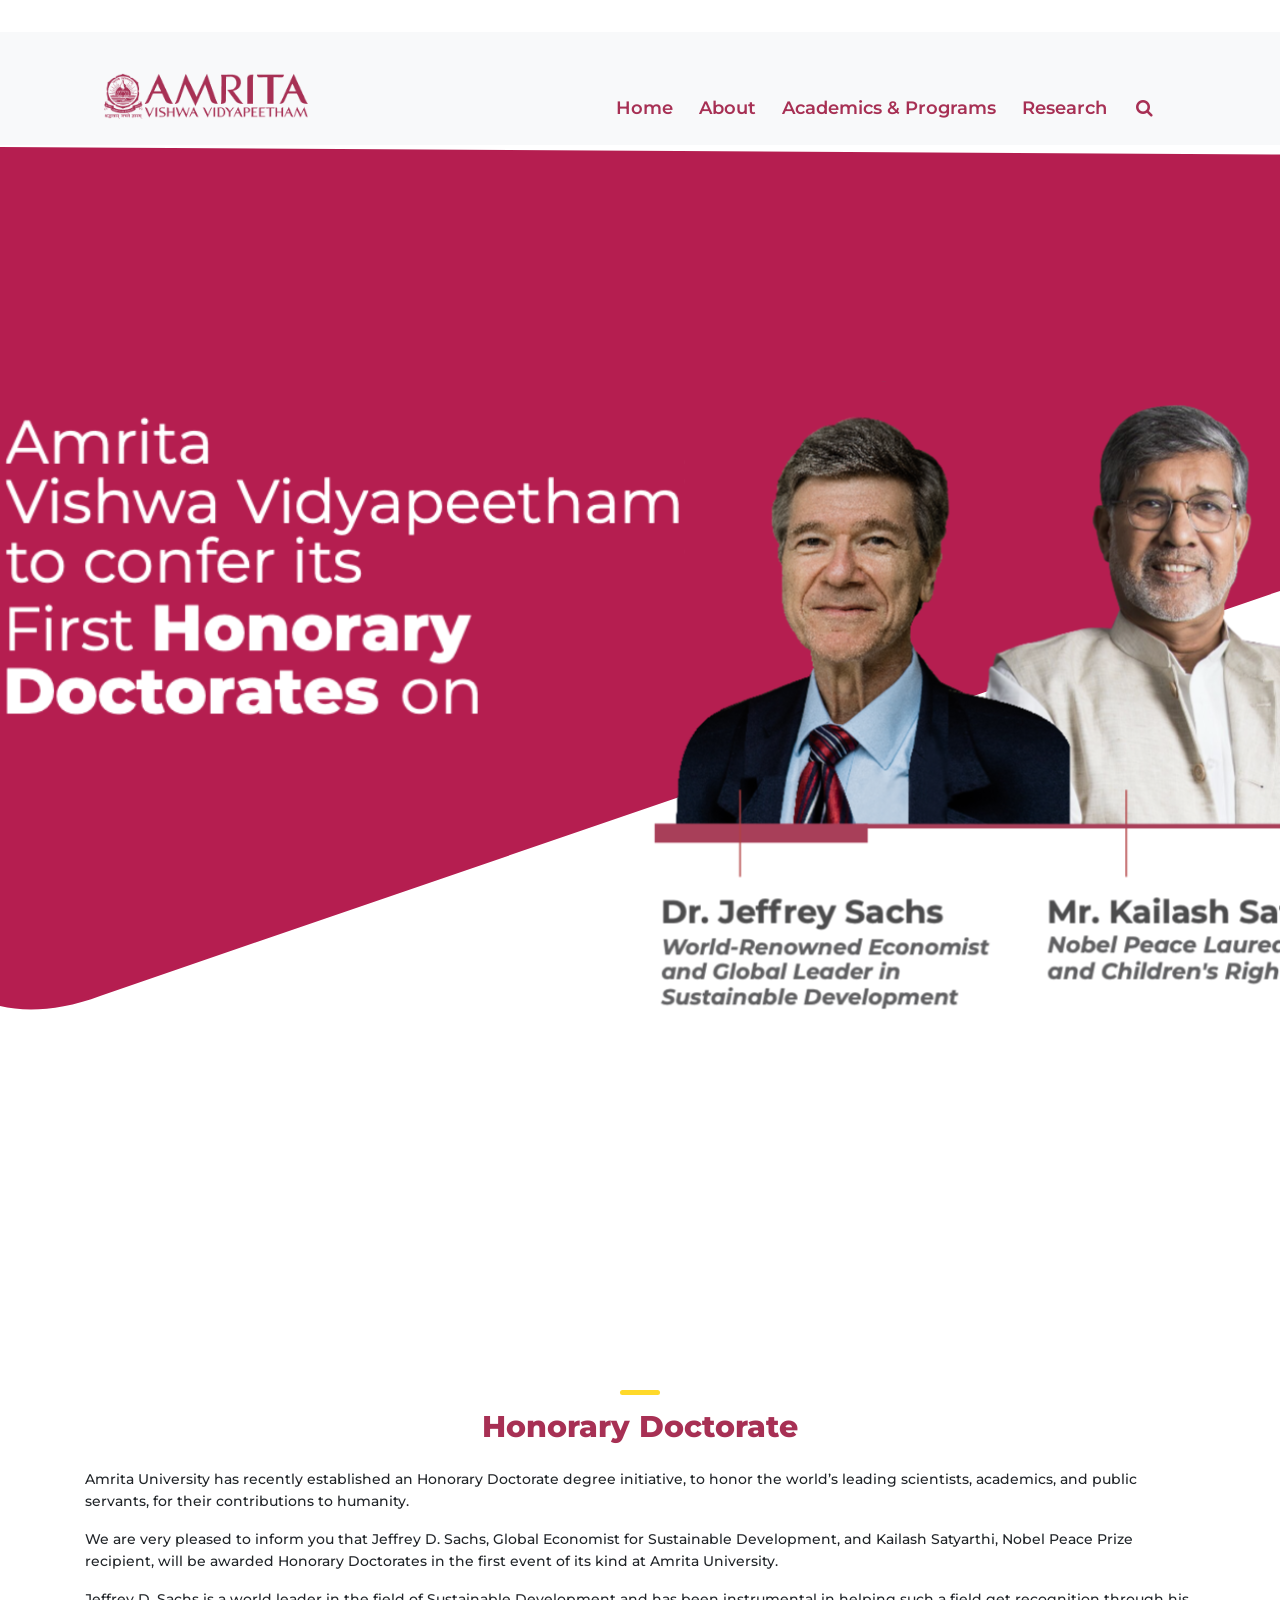
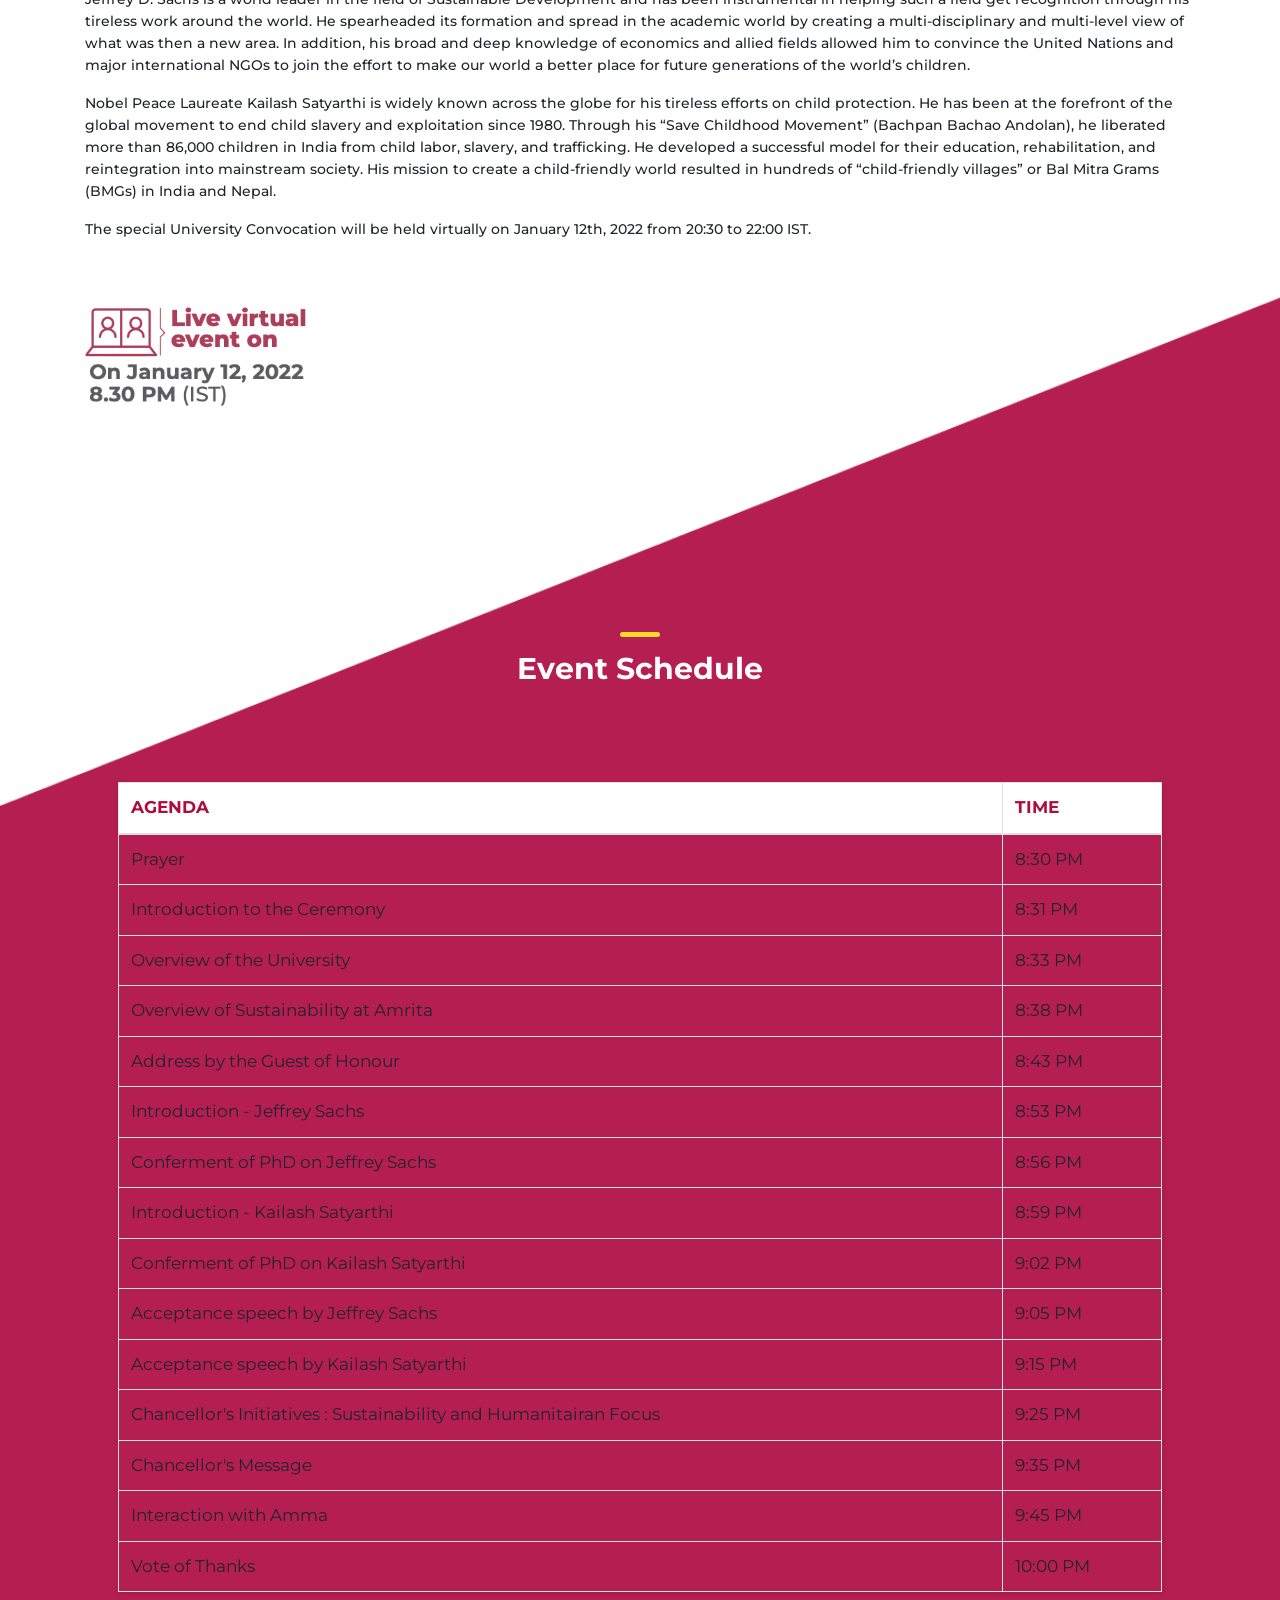
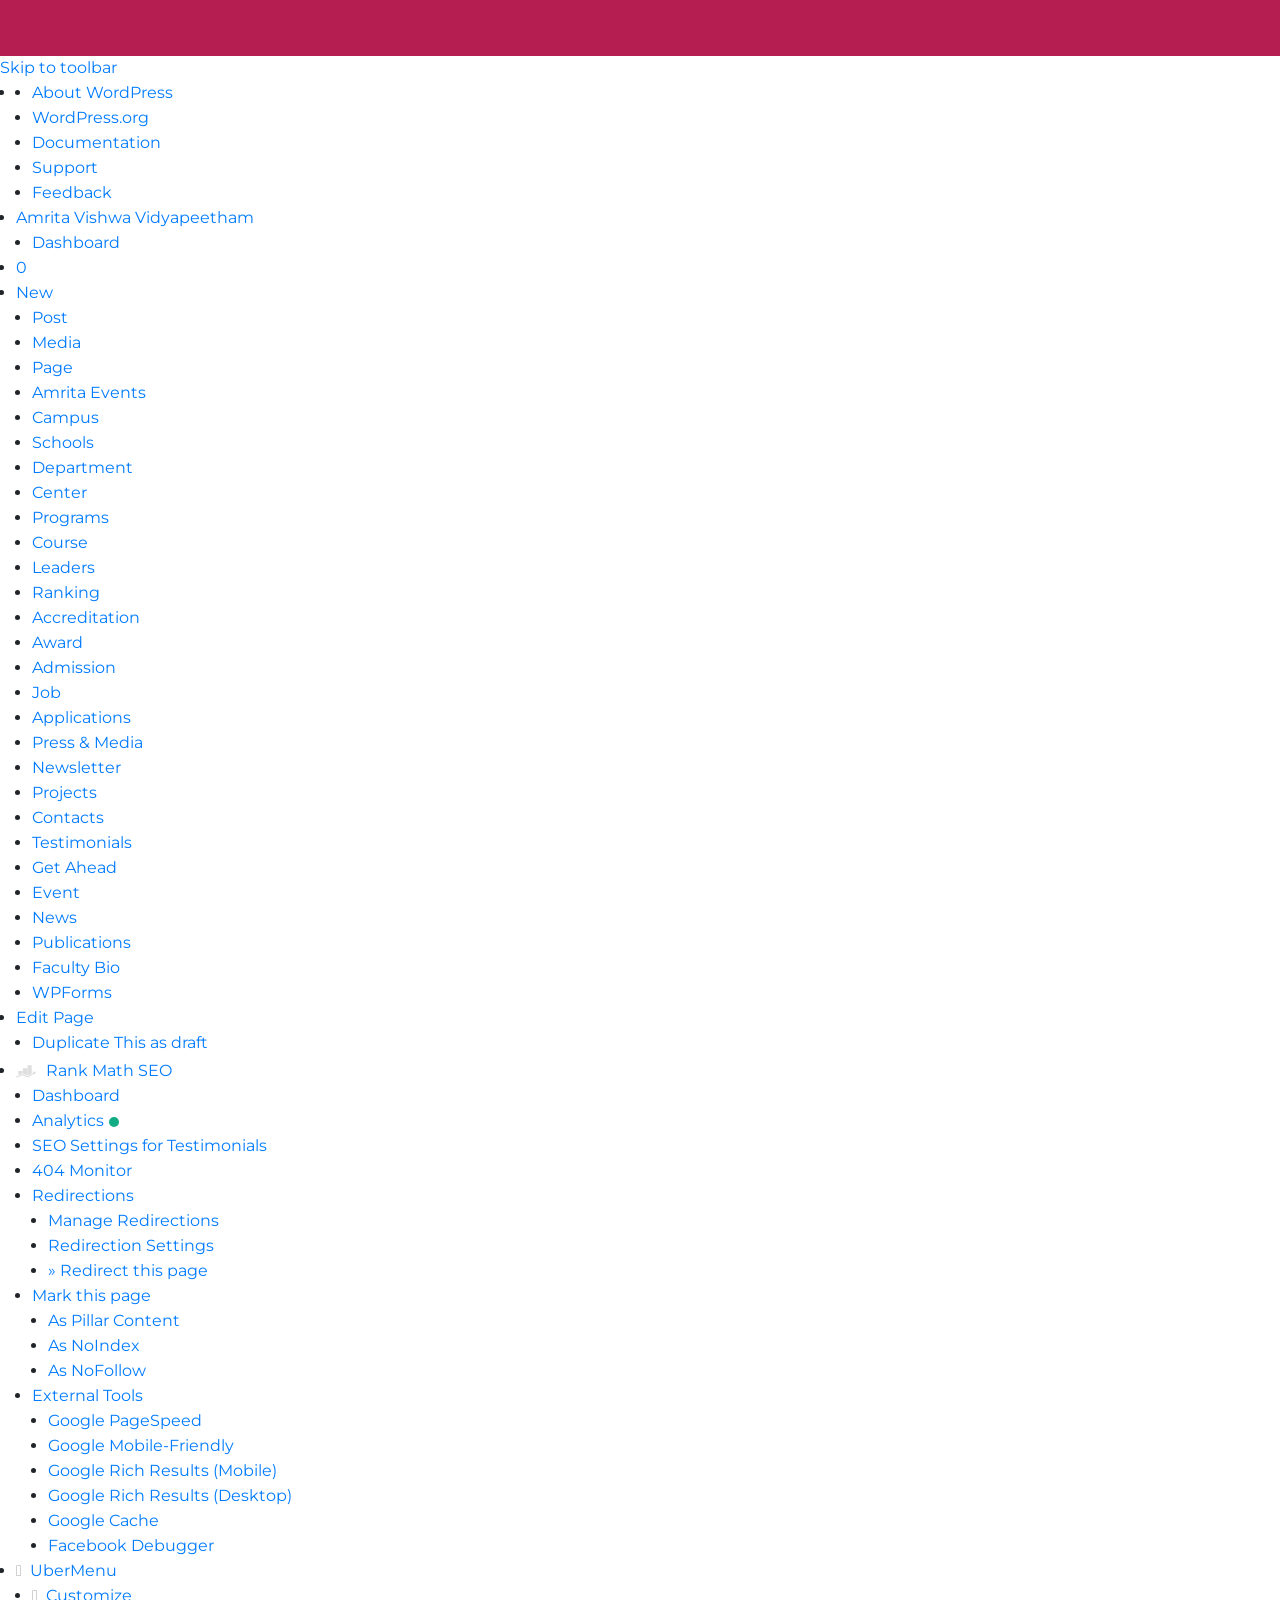
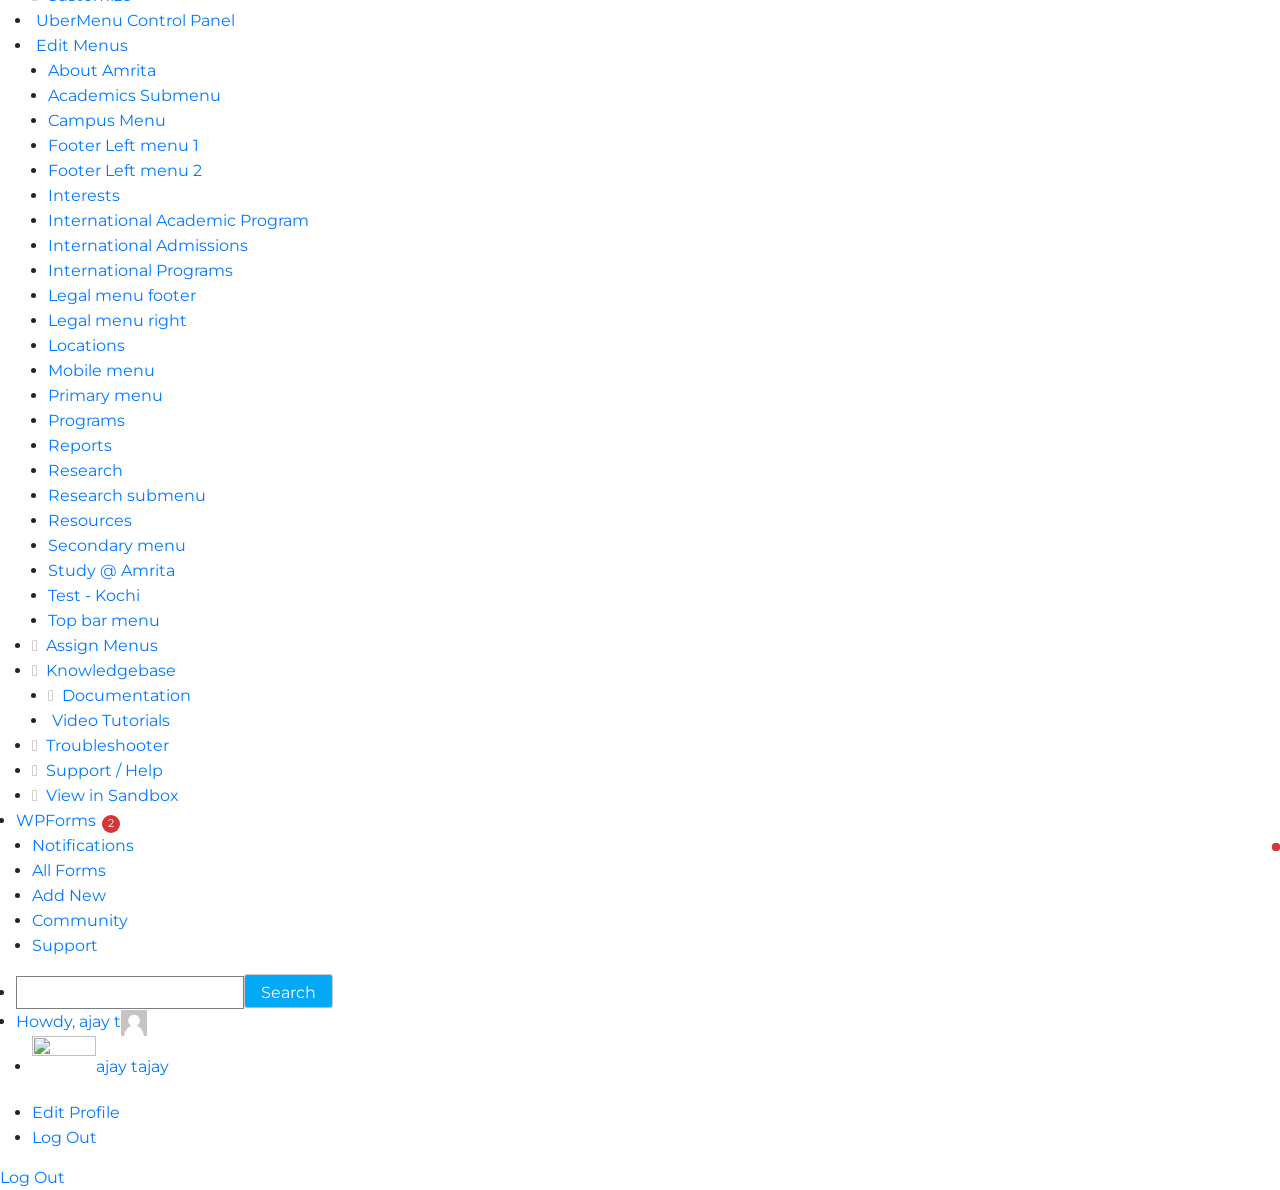
==== index.html @ 49aa8de2 "2nd commit" ====
<!DOCTYPE html>
<!-- saved from url=(0024)https://amrita.edu/about -->
<html lang="en-US" prefix="og: https://ogp.me/ns#" class="skrollr skrollr-desktop" style="">

<head>
    <meta http-equiv="Content-Type" content="text/html; charset=UTF-8">

    <meta name="theme-color" content="#cd0947">
    <meta name="viewport" content="width=device-width, initial-scale=1">
    <link rel="profile" href="http://gmpg.org/xfn/11">
    <link rel="pingback" href="https://amrita.edu/xmlrpc.php">
    <link href="./About Amrita University Management System (AUMS) _ Amrita Vishwa Vidyapeetham_files/css"
        rel="stylesheet">
    <!-- <link rel="stylesheet" href="https://ajax.googleapis.com/ajax/libs/jqueryui/1.12.1/themes/smoothness/jquery-ui.css"> -->
    <link rel="shortcut icon" href="https://amrita.edu/wp-content/uploads/2019/05/amrita-new-favicon.ico">

    <!-- Search Engine Optimization by Rank Math - https://s.rankmath.com/home -->
    <title>Amrita Vishwa Vidyapeetham</title>
    <meta name="description"
        content="Amrita UMS is a comprehensive and innovative system for effective management of content, learning management services, assessment management services and learning administration services. Amrita UMS practically covers the entire area of operations of the university. Amrita UMS is a fully integrated, highly configurable, platform independent university wide Information System">
    <meta name="robots" content="index, follow, max-snippet:-1, max-video-preview:-1, max-image-preview:large">
    <link rel="canonical" href="https://amrita.edu/about/">
    <meta property="og:locale" content="en_US">
    <meta property="og:type" content="article">
    <meta property="og:title" content="About Amrita University Management System (AUMS) | Amrita Vishwa Vidyapeetham">
    <meta property="og:description"
        content="Amrita UMS is a comprehensive and innovative system for effective management of content, learning management services, assessment management services and learning administration services. Amrita UMS practically covers the entire area of operations of the university. Amrita UMS is a fully integrated, highly configurable, platform independent university wide Information System">
    <meta property="og:url" content="https://amrita.edu/about/">
    <meta property="og:site_name" content="Amrita Vishwa Vidyapeetham">
    <meta property="og:updated_time" content="2021-12-08T19:49:37+05:30">
    <meta name="twitter:card" content="summary_large_image">
    <meta name="twitter:title" content="About Amrita University Management System (AUMS) | Amrita Vishwa Vidyapeetham">
    <meta name="twitter:description"
        content="Amrita UMS is a comprehensive and innovative system for effective management of content, learning management services, assessment management services and learning administration services. Amrita UMS practically covers the entire area of operations of the university. Amrita UMS is a fully integrated, highly configurable, platform independent university wide Information System">
    <meta name="twitter:label1" content="Time to read">
    <meta name="twitter:data1" content="Less than a minute">
    <script type="text/javascript" async=""
        src="./About Amrita University Management System (AUMS) _ Amrita Vishwa Vidyapeetham_files/linkid.js.download"></script>
    <script type="text/javascript" id="www-widgetapi-script"
        src="./About Amrita University Management System (AUMS) _ Amrita Vishwa Vidyapeetham_files/www-widgetapi.js.download"
        async=""></script>
    <script type="text/javascript" async=""
        src="./About Amrita University Management System (AUMS) _ Amrita Vishwa Vidyapeetham_files/analytics.js.download"></script>
    <script type="text/javascript" async=""
        src="./About Amrita University Management System (AUMS) _ Amrita Vishwa Vidyapeetham_files/analytics.js.download"></script>
    <script async=""
        src="./About Amrita University Management System (AUMS) _ Amrita Vishwa Vidyapeetham_files/gtm.js.download"></script>
    <script
        src="./About Amrita University Management System (AUMS) _ Amrita Vishwa Vidyapeetham_files/iframe_api"></script>
    

    <link rel="dns-prefetch" href="https://s.w.org/">
    <link rel="alternate" type="application/rss+xml" title="Amrita Vishwa Vidyapeetham » Feed"
        href="https://amrita.edu/feed/">
    <link rel="alternate" type="application/rss+xml" title="Amrita Vishwa Vidyapeetham » Comments Feed"
        href="https://amrita.edu/comments/feed/">
    <link rel="stylesheet" id="ai1ec_style-css"
        href="./About Amrita University Management System (AUMS) _ Amrita Vishwa Vidyapeetham_files/ai1ec_parsed_css.css"
        media="all">
    <link rel="stylesheet" id="dashicons-css"
        href="./About Amrita University Management System (AUMS) _ Amrita Vishwa Vidyapeetham_files/dashicons.min.css"
        media="all">
    <link rel="stylesheet" id="admin-bar-css"
        href="./About Amrita University Management System (AUMS) _ Amrita Vishwa Vidyapeetham_files/admin-bar.min.css"
        media="all">
    <link rel="stylesheet" id="wp-block-library-css"
        href="./About Amrita University Management System (AUMS) _ Amrita Vishwa Vidyapeetham_files/style.min.css"
        media="all">
    <link rel="stylesheet" id="contact-form-7-css"
        href="./About Amrita University Management System (AUMS) _ Amrita Vishwa Vidyapeetham_files/styles.css"
        media="all">
    <style id="contact-form-7-inline-css" type="text/css">
        .wpcf7 .wpcf7-recaptcha iframe {
            margin-bottom: 0;
        }

        .wpcf7 .wpcf7-recaptcha[data-align="center"]>div {
            margin: 0 auto;
        }

        .wpcf7 .wpcf7-recaptcha[data-align="right"]>div {
            margin: 0 0 0 auto;
        }
    </style>
    <link rel="stylesheet" id="wp-mail-smtp-admin-bar-css"
        href="./About Amrita University Management System (AUMS) _ Amrita Vishwa Vidyapeetham_files/admin-bar.min(1).css"
        media="all">
    <link rel="stylesheet" id="rank-math-css"
        href="./About Amrita University Management System (AUMS) _ Amrita Vishwa Vidyapeetham_files/rank-math.css"
        media="all">
    <link rel="stylesheet" id="theme-style-css"
        href="./About Amrita University Management System (AUMS) _ Amrita Vishwa Vidyapeetham_files/style.css"
        media="all">
    <link rel="stylesheet" id="wpforms-admin-bar-css"
        href="./About Amrita University Management System (AUMS) _ Amrita Vishwa Vidyapeetham_files/admin-bar.min(2).css"
        media="all">
    <style id="wpforms-admin-bar-inline-css" type="text/css">
        #wpadminbar .wpforms-menu-notification-counter,
        #wpadminbar .wpforms-menu-notification-indicator {
            background-color: #d63638 !important;
            color: #ffffff !important;
        }
    </style>
    <link rel="stylesheet" id="ubermenu-css"
        href="./About Amrita University Management System (AUMS) _ Amrita Vishwa Vidyapeetham_files/ubermenu.min.css"
        media="all">
    <link rel="stylesheet" id="ubermenu-minimal-css"
        href="./About Amrita University Management System (AUMS) _ Amrita Vishwa Vidyapeetham_files/minimal.css"
        media="all">
    <script
        src="./About Amrita University Management System (AUMS) _ Amrita Vishwa Vidyapeetham_files/jquery-2.1.1.min.js.download"
        id="jquery-js"></script>
    <script
        src="./About Amrita University Management System (AUMS) _ Amrita Vishwa Vidyapeetham_files/js.cookie.js.download"
        id="js.cookie-js"></script>
    <script type="text/javascript" id="handl-utm-grabber-js-extra">
        /* <![CDATA[ */
        var handl_utm = [];
/* ]]> */
    </script>
    <script
        src="./About Amrita University Management System (AUMS) _ Amrita Vishwa Vidyapeetham_files/handl-utm-grabber.js.download"
        id="handl-utm-grabber-js"></script>
    <script
        src="./About Amrita University Management System (AUMS) _ Amrita Vishwa Vidyapeetham_files/jquery-migrate-1.1.0.min.js.download"
        id="jquery-migrate-js"></script>
    <script
        src="./About Amrita University Management System (AUMS) _ Amrita Vishwa Vidyapeetham_files/instafeed.js.download"
        id="instafeed-js"></script>
    <link rel="https://api.w.org/" href="https://amrita.edu/wp-json/">
    <link rel="alternate" type="application/json" href="https://amrita.edu/wp-json/wp/v2/pages/72">
    <link rel="EditURI" type="application/rsd+xml" title="RSD" href="https://amrita.edu/xmlrpc.php?rsd">
    <link rel="wlwmanifest" type="application/wlwmanifest+xml" href="https://amrita.edu/wp-includes/wlwmanifest.xml">



    <link rel="preconnect" href="https://fonts.googleapis.com">
<link rel="preconnect" href="https://fonts.gstatic.com" crossorigin>
<link href="https://fonts.googleapis.com/css2?family=Montserrat:wght@400;500;600;800&display=swap" rel="stylesheet">

        


       

    </style>
    <style></style>

    <style type="text/css" media="print">
        #wpadminbar {
            display: none;
        }
    </style>
    <style type="text/css" media="screen">
        html {
            margin-top: 32px !important;
        }

        * html body {
            margin-top: 32px !important;
        }
        body{
            font-family: 'Montserrat', sans-serif !important;
        }

        @media screen and (max-width: 782px) {
            html {
                margin-top: 46px !important;
            }

            * html body {
                margin-top: 46px !important;
            }
            
        }
        
    </style>
    <script id="google_gtagjs"
        src="./About Amrita University Management System (AUMS) _ Amrita Vishwa Vidyapeetham_files/js" async="async"
        type="text/javascript"></script>
    <script id="google_gtagjs-inline" type="text/javascript">
        window.dataLayer = window.dataLayer || []; function gtag() { dataLayer.push(arguments); } gtag('js', new Date()); gtag('config', 'UA-5280006-24', {});
    </script>
    <style id="uagb-style-conditional-extension">
        @media (min-width: 1025px) {

            body .uag-hide-desktop.uagb-google-map__wrap,
            body .uag-hide-desktop {
                display: none
            }
            .time-logo{
                width: 20%;
                margin-top: 50px;
            }
            .amrita-logo{
                padding:25px 0px 10px 80px;
                width:300px;
            }
            
        }
        
        .navbar-light .navbar-nav .nav-link {
            color: #a73054 !important;
            font-weight: 600 !important;
            font-size:18px;
        }
        .nav-item{
            padding-left:10px;
        }
        div#navbarSupportedContent {
            padding-right: 100px;
            padding-top: 40px;
        }

        
        .event-schedule{
            background-image: url('./images/Vector.png');
            background-repeat: no-repeat;
            background-size: cover;
            
        }
        .table-bordered td, .table-bordered th {
            border: 1px solid #dee2e6;
            font-size: 17px !important;
        }
        .header-banner{
            background-image:url('./images/Group-1.svg');
            height: 100vh;
            background-repeat: no-repeat;
            background-size: cover;
            background-position: center;
        }


        .block-title1{
            font-weight: 700;
            font-size: 30px;
            line-height: 34px;
            position: relative;
            padding: 20px 0 0;
            margin: 0;
            text-align: center;
            color: #fff; 
            margin-top:25vh;
        }
        .block-title1:before{
            display: block;
            content: "";
            position: absolute;
            left: 0;
            right: 0;
            margin: 0 auto;
            top: 0;
            width: 40px;
            height: 5px;
            background: #FFD92A;
            border-radius: 4px;
        }

        .block-title2{
            font-weight: 800;
            font-size: 30px;
            line-height: 34px;
            position: relative;
            padding: 20px 0 0;
            margin: 0;
            text-align: center;
            color: #a73054 ; 
            margin-top:25vh;
        }
        .block-title2:before{
            display: block;
            content: "";
            position: absolute;
            left: 0;
            right: 0;
            margin: 0 auto;
            top: 0;
            width: 40px;
            height: 5px;
            background: #FFD92A;
            border-radius: 4px;
        }


        @media (min-width: 768px) and (max-width: 1024px) {

            body .uag-hide-tab.uagb-google-map__wrap,
            body .uag-hide-tab {
                display: none
            }
            
        }

        @media (max-width: 767px) {

            body .uag-hide-mob.uagb-google-map__wrap,
            body .uag-hide-mob {
                display: none
            }
        }
    </style>
    <link rel="icon" href="https://amrita.edu/wp-content/uploads/2019/05/amrita-new-favicon.ico" sizes="32x32">
    <link rel="icon" href="https://amrita.edu/wp-content/uploads/2019/05/amrita-new-favicon.ico" sizes="192x192">
    <link rel="apple-touch-icon" href="https://amrita.edu/wp-content/uploads/2019/05/amrita-new-favicon.ico">
    <meta name="msapplication-TileImage" content="https://amrita.edu/wp-content/uploads/2019/05/amrita-new-favicon.ico">
    <style type="text/css" id="wp-custom-css">
        .tax-project-tags a.btn.btn-bordered {
            margin-top: 20px;
        }

        .tax-funding-agency a.btn.btn-bordered {
            margin-top: 20px;
        }

        .faculty-tab-blk .prm-tab-links {
            justify-content: center;
        }

        .publicatn-outer .publi-sidebar ul.publicatn-nav-block ul li {
            display: block;
        }

        .single-department .uagb-section__wrap .uagb-section__inner-wrap {
            max-width: 1140px;
        }

        .dept-outer-container {
            margin: 30px;
        }

        .loadingstyle {
            text-align: center;
            padding: 50px 0;
        }

        .single-get-ahead #ub-tabbed-content-493cdb48-d35d-4b0e-9405-4c4f83756b36 .wp-block-ub-tabbed-content-tabs-title {
            justify-content: center !important;
        }

        @media only screen and (min-width: 992px) {
            .sec-happening-new .fhs-content-inner a {
                padding: 65px 50px;
            }
        }

        @media only screen and (min-width: 768px) {
            .single-faculty_bio .publications-outer {
                padding: 20px 0;
            }
        }

        .header-slider-wrap .hs-item:before {
            content: "";
            display: block;
            position: absolute;
            left: 0;
            top: 0;
            width: 100%;
            height: 100%;
            background: rgba(0, 0, 0, 0.5);
            z-index: 2;
        }

        .sec-happening-new .featured-happening-wrap {
            margin: 60px auto 0;
        }

        select.form-control {
            font-size: 14px !important;
            color: #51575d !important;
        }

        .research-themes .theme-item .theme-title a {
            word-break: break-word;
        }

        .banner-section .banner-texts.inner-banner-text h1 {
            font-size: 30px;
            line-height: normal;
        }

        .banner-section .banner-texts h1 {
            font-size: 43px;
            line-height: 54px;
            color: #fff;
            margin: 0;
            text-transform: uppercase;
        }

        .single-program-header h1.sp-title {
            color: #fff;
            font-weight: 700;
            font-size: 30px;
            line-height: 44px;
        }

        .header-slider-wrap h1.hs-over-title {
            color: #fff;
            font-size: 24px;
            line-height: 1;
            margin: 0 0 5px;
        }

        @media only screen and (min-width: 768px) {
            .single-program-header h1.sp-title {
                max-width: 55%;
                font-size: 38px;
            }

            .header-slider-wrap h1.hs-over-title {
                font-size: 28px;
                margin: 0 0 10px;
            }

            .banner-section .banner-texts h1 {
                font-size: 50px;
                line-height: 52px;
            }

            .tab_bar {
                text-align: left;
            }
        }

        @media only screen and (min-width: 992px) {
            .header-slider-wrap h1.hs-over-title {
                font-size: 38px;
                margin: 0 0 15px;
            }

            .banner-section .banner-texts h1 {
                font-size: 60px;
                line-height: 55px;
            }

            .teamblock .fc-item:nth-child(4n+1) {
                clear: left;
            }

        }

        @media (max-width: 768px) {
            .header-banner {
                width:100%;
                height:450px;
            }
            .block-title1{
                
                color: #B51E50;
            }
        }
        @media (max-width:425px){
            .header-banner {
                width:100%;
                height:200px;
            }
            .block-title1{
                font-weight: 700;
                font-size: 24px;
                line-height: 34px;
                position: relative;
                padding: 20px 0 0;
                margin: 0;
                text-align: center;
                color: #B51E50;
                margin-top: 25vh;
            }
            .amrita-logo{
                padding:20px;
                width:300px;
            }

        }
    </style>
    <!-- Google Tag Manager -->
    <script>(function (w, d, s, l, i) {
            w[l] = w[l] || []; w[l].push({
                'gtm.start':
                    new Date().getTime(), event: 'gtm.js'
            }); var f = d.getElementsByTagName(s)[0],
                j = d.createElement(s), dl = l != 'dataLayer' ? '&l=' + l : ''; j.async = true; j.src =
                    'https://www.googletagmanager.com/gtm.js?id=' + i + dl; f.parentNode.insertBefore(j, f);
        })(window, document, 'script', 'dataLayer', 'GTM-KRBW6Z');</script>
    <!-- End Google Tag Manager -->
    <script>
        var site_url = 'https://amrita.edu';
        var directory_url = "https://amrita.edu/wp-content/themes/amrita";
        window.stylesheet_directory_uri = 'https://amrita.edu/wp-content/themes/amrita';
        var theme_url = 'https://amrita.edu/wp-content/themes/amrita';
        var directory_url = "https://amrita.edu/wp-content/themes/amrita";
        var ajax_url = "https://amrita.edu/wp-admin//admin-ajax.php";
    </script>
    <script type="text/javascript"
        src="./About Amrita University Management System (AUMS) _ Amrita Vishwa Vidyapeetham_files/lm2021-btech-am.js.download"></script>
    <style type="text/css">
        .newhometesti .sec-testimonials .testi-image {
            padding: 0 !important;
        }

        .highlight-slider-wrap .slick-list {
            padding: 0 !important;
        }

        .insta-item a .insta-overlay .insta-over-text p {
            display: -webkit-box;
            -webkit-line-clamp: 5;
            -webkit-box-orient: vertical;
            overflow: hidden;
        }

        .newsletter-form {
            display: none;
        }
    </style>

    <script>
        var $ = jQuery.noConflict();
    </script>


</head>

<body
    class="page-template page-template-templates page-template-about page-template-templatesabout-php page page-id-72 page-parent logged-in admin-bar no-customize-support"
    data-aos-easing="ease" data-aos-duration="400" data-aos-delay="0">
    <!-- Google Tag Manager (noscript) -->
    <noscript><iframe src="https://www.googletagmanager.com/ns.html?id=GTM-KRBW6Z" height="0" width="0"
            style="display:none;visibility:hidden"></iframe></noscript>
    <!-- End Google Tag Manager (noscript) -->

    <link rel="stylesheet" href="https://cdnjs.cloudflare.com/ajax/libs/font-awesome/4.7.0/css/font-awesome.min.css">
    <link rel="stylesheet" href="https://maxcdn.bootstrapcdn.com/bootstrap/4.0.0/css/bootstrap.min.css" integrity="sha384-Gn5384xqQ1aoWXA+058RXPxPg6fy4IWvTNh0E263XmFcJlSAwiGgFAW/dAiS6JXm" crossorigin="anonymous">
    <script src="https://code.jquery.com/jquery-3.2.1.slim.min.js" integrity="sha384-KJ3o2DKtIkvYIK3UENzmM7KCkRr/rE9/Qpg6aAZGJwFDMVNA/GpGFF93hXpG5KkN" crossorigin="anonymous"></script>
    <script src="https://cdnjs.cloudflare.com/ajax/libs/popper.js/1.12.9/umd/popper.min.js" integrity="sha384-ApNbgh9B+Y1QKtv3Rn7W3mgPxhU9K/ScQsAP7hUibX39j7fakFPskvXusvfa0b4Q" crossorigin="anonymous"></script>
    <script src="https://maxcdn.bootstrapcdn.com/bootstrap/4.0.0/js/bootstrap.min.js" integrity="sha384-JZR6Spejh4U02d8jOt6vLEHfe/JQGiRRSQQxSfFWpi1MquVdAyjUar5+76PVCmYl" crossorigin="anonymous"></script>

    
    <nav class="navbar navbar-expand-lg navbar-light bg-light">
        <!-- <a class="navbar-brand" href="#">Navbar</a> -->
        <div class="amrita-logo">
            <img src="./images/amrita-logo.png"  class="p-2"/>
         </div>
        <button class="navbar-toggler" type="button" data-toggle="collapse" data-target="#navbarSupportedContent" aria-controls="navbarSupportedContent" aria-expanded="false" aria-label="Toggle navigation">
          <span class="navbar-toggler-icon"></span>
        </button>
      
        <div class="collapse navbar-collapse" id="navbarSupportedContent">
          <ul class="navbar-nav ml-auto">
            <li class="nav-item">
              <a class="nav-link" href="#">Home</a>
            </li>
            <li class="nav-item">
              <a class="nav-link" href="#">About</a>
            </li>
            <li class="nav-item">
              <a class="nav-link" href="#">Academics & Programs</a>
            </li>
            <li class="nav-item">
              <a class="nav-link" href="#">Research</a>
            </li>
            <li class="nav-item">
              <a class="nav-link" href="#"><i class="fa fa-fw fa-search"></i></a>
            </li>

            
        </div>
      </nav>

    <div class="header-banner">
    </div>

    <div class="container" style="margin-top: 120px;">
        <h3 class="block-title2">Honorary Doctorate</h3>
        <br>
        <p>Amrita University has recently established an Honorary Doctorate degree initiative, to honor the world’s
            leading scientists, academics, and public servants, for their contributions to humanity.</p>

            <p>We are very pleased to inform you that Jeffrey D. Sachs, Global Economist for Sustainable Development, and
            Kailash Satyarthi, Nobel Peace Prize recipient, will be awarded Honorary Doctorates in the first event of
            its kind at Amrita University.</p>

            <p>Jeffrey D. Sachs is a world leader in the field of Sustainable Development and has been instrumental in
            helping such a field get recognition through his tireless work around the world. He spearheaded its
            formation and spread in the academic world by creating a multi-disciplinary and multi-level view of what was
            then a new area. In addition, his broad and deep knowledge of economics and allied fields allowed him to
            convince the United Nations and major international NGOs to join the effort to make our world a better place
            for future generations of the world’s children.</p>

           <p> Nobel Peace Laureate Kailash Satyarthi is widely known across the globe for his tireless efforts on child
            protection. He has been at the forefront of the global movement to end child slavery and exploitation since
            1980. Through his “Save Childhood Movement” (Bachpan Bachao Andolan), he liberated more than 86,000 children
            in India from child labor, slavery, and trafficking. He developed a successful model for their education,
            rehabilitation, and reintegration into mainstream society. His mission to create a child-friendly world
            resulted in hundreds of “child-friendly villages” or Bal Mitra Grams (BMGs) in India and Nepal.</p>

           <p> The special University Convocation will be held virtually on January 12th, 2022 from 20:30 to 22:00 IST.</p>
    </div>

 
    <div class="event-schedule">
        <div class="container">
            <img src="./images/time-logo.png" alt="" srcset="" class="time-logo">
            <h3 class="block-title1">Event Schedule</h3>
        </div>

        <div class="container mt-5 p-5">
        <table class="table table-bordered">
            <thead>
              <tr>
                <th>Agenda</th>
                <th>Time</th>
              </tr>
            </thead>
            <tbody>
              <tr>
                <td>Prayer </td>
                <td>8:30 PM</td>
              </tr>
              
              <tr>
                <td>Introduction to the Ceremony </td>
                <td>8:31 PM </td>
              </tr>

              <tr>
                <td>Overview of the University  </td>
                <td>8:33 PM </td>
              </tr>

              <tr>
                <td>Overview of Sustainability at Amrita </td>
                <td>8:38 PM </td>
              </tr>

              <tr>
                <td>Address by the Guest of Honour </td>
                <td>8:43 PM </td>
              </tr>

              <tr>
                <td>Introduction - Jeffrey Sachs  </td>
                <td>8:53 PM </td>
              </tr>

              
              <tr>
                <td>Conferment of PhD on Jeffrey Sachs  </td>
                <td>8:56 PM </td>
              </tr>

              <tr>
                <td>Introduction - Kailash Satyarthi  </td>
                <td>8:59 PM </td>
              </tr>

              <tr>
                <td>Conferment of PhD on Kailash Satyarthi  </td>
                <td>9:02 PM </td>
              </tr>

              <tr>
                <td>Acceptance speech by Jeffrey Sachs  </td>
                <td>9:05 PM </td>
              </tr>

              <tr>
                <td>Acceptance speech by Kailash Satyarthi </td>
                <td>9:15 PM </td>
              </tr>

              <tr>
                <td>Chancellor's Initiatives : Sustainability and Humanitairan Focus  </td>
                <td>9:25 PM </td>
              </tr>

              <tr>
                <td>Chancellor's Message  </td>
                <td>9:35 PM </td>
              </tr>

              <tr>
                <td>Interaction with Amma  </td>
                <td>9:45 PM </td>
              </tr>

              <tr>
                <td>Vote of Thanks </td>
                <td>10:00 PM </td>
              </tr>

            </tbody>
          </table>
        </div>
    </div>




    

    
    
    <script type="text/javascript">
        /* <![CDATA[ */
        var rankMath = { "version": "1.0.79", "ajaxurl": "https:\/\/amrita.edu\/wp-admin\/admin-ajax.php", "adminurl": "https:\/\/amrita.edu\/wp-admin\/admin.php", "endpoint": "https:\/\/amrita.edu\/wp-json\/rankmath\/v1", "security": "76ad7c4d50", "restNonce": "cf00ce1371", "modules": { "0": "link-counter", "1": "analytics", "2": "seo-analysis", "3": "sitemap", "4": "rich-snippet", "10": "role-manager", "11": "local-seo", "12": "redirections", "13": "404-monitor", "14": "image-seo", "15": "instant-indexing", "16": "content-ai" }, "objectID": 72, "objectType": "post" };

        /* ]]> */
    </script>
    <script
        src="./About Amrita University Management System (AUMS) _ Amrita Vishwa Vidyapeetham_files/hoverintent-js.min.js.download"
        id="hoverintent-js-js"></script>
    <script id="admin-bar-js-before">
        (function () {
            function wpforms_admin_bar_menu_init() {
                var template = document.getElementById('tmpl-wpforms-admin-menubar-data'),
                    notifications = document.getElementById('wp-admin-bar-wpforms-notifications');

                if (!template) {
                    return;
                }

                if (!notifications) {
                    var menu = document.getElementById('wp-admin-bar-wpforms-menu-default');

                    if (!menu) {
                        return;
                    }

                    menu.insertAdjacentHTML('afterBegin', template.innerHTML);
                } else {
                    notifications.insertAdjacentHTML('afterend', template.innerHTML);
                }
            };
            document.addEventListener('DOMContentLoaded', wpforms_admin_bar_menu_init);
        }());
    </script>
    <script
        src="./About Amrita University Management System (AUMS) _ Amrita Vishwa Vidyapeetham_files/admin-bar.min.js.download"
        id="admin-bar-js"></script>
    <script type="text/javascript" id="wpcf7-redirect-script-js-extra">
        /* <![CDATA[ */
        var wpcf7_redirect_forms = { "217602": { "page_id": "0", "external_url": "", "use_external_url": "", "open_in_new_tab": "", "http_build_query": "", "http_build_query_selectively": "", "http_build_query_selectively_fields": "", "delay_redirect": "0", "after_sent_script": "", "thankyou_page_url": "" }, "217568": { "page_id": "0", "external_url": "", "use_external_url": "", "open_in_new_tab": "", "http_build_query": "", "http_build_query_selectively": "", "http_build_query_selectively_fields": "", "delay_redirect": "0", "after_sent_script": "", "thankyou_page_url": "" }, "217509": { "page_id": "0", "external_url": "", "use_external_url": "", "open_in_new_tab": "", "http_build_query": "", "http_build_query_selectively": "", "http_build_query_selectively_fields": "", "delay_redirect": "0", "after_sent_script": "", "thankyou_page_url": "" }, "210840": { "page_id": "0", "external_url": "", "use_external_url": "", "open_in_new_tab": "", "http_build_query": "", "http_build_query_selectively": "", "http_build_query_selectively_fields": "", "delay_redirect": "0", "after_sent_script": "", "thankyou_page_url": "" }, "210823": { "page_id": "0", "external_url": "", "use_external_url": "", "open_in_new_tab": "", "http_build_query": "", "http_build_query_selectively": "", "http_build_query_selectively_fields": "", "delay_redirect": "0", "after_sent_script": "", "thankyou_page_url": "" }, "210684": { "page_id": "0", "external_url": "", "use_external_url": "", "open_in_new_tab": "", "http_build_query": "", "http_build_query_selectively": "", "http_build_query_selectively_fields": "", "delay_redirect": "0", "after_sent_script": "", "thankyou_page_url": "" }, "207958": { "page_id": "0", "external_url": "https:\/\/www.onlinesbi.com\/sbicollect\/icollecthome.htm?corpID=2560972", "use_external_url": "on", "open_in_new_tab": "", "http_build_query": "", "http_build_query_selectively": "", "http_build_query_selectively_fields": "", "delay_redirect": "0", "after_sent_script": "", "thankyou_page_url": "" }, "207509": { "page_id": "", "external_url": "", "use_external_url": "", "open_in_new_tab": "", "http_build_query": "", "http_build_query_selectively": "", "http_build_query_selectively_fields": "", "delay_redirect": "", "after_sent_script": "", "thankyou_page_url": "" }, "207367": { "page_id": "", "external_url": "", "use_external_url": "", "open_in_new_tab": "", "http_build_query": "", "http_build_query_selectively": "", "http_build_query_selectively_fields": "", "delay_redirect": "", "after_sent_script": "", "thankyou_page_url": "" }, "207174": { "page_id": "0", "external_url": "https:\/\/pmny.in\/xrHCOerDxmEZ", "use_external_url": "on", "open_in_new_tab": "", "http_build_query": "", "http_build_query_selectively": "", "http_build_query_selectively_fields": "", "delay_redirect": "0", "after_sent_script": "", "thankyou_page_url": "" }, "207131": { "page_id": "0", "external_url": "https:\/\/aoap.amrita.edu\/gateway\/index\/index?ekey=talebox21-2", "use_external_url": "on", "open_in_new_tab": "", "http_build_query": "", "http_build_query_selectively": "", "http_build_query_selectively_fields": "", "delay_redirect": "0", "after_sent_script": "", "thankyou_page_url": "" }, "201349": { "page_id": "", "external_url": "", "use_external_url": "", "open_in_new_tab": "", "http_build_query": "", "http_build_query_selectively": "", "http_build_query_selectively_fields": "", "delay_redirect": "", "after_sent_script": "", "thankyou_page_url": "" }, "199951": { "page_id": "", "external_url": "", "use_external_url": "", "open_in_new_tab": "", "http_build_query": "", "http_build_query_selectively": "", "http_build_query_selectively_fields": "", "delay_redirect": "", "after_sent_script": "", "thankyou_page_url": "" }, "196818": { "page_id": "", "external_url": "", "use_external_url": "", "open_in_new_tab": "", "http_build_query": "", "http_build_query_selectively": "", "http_build_query_selectively_fields": "", "delay_redirect": "", "after_sent_script": "", "thankyou_page_url": "" }, "195993": { "page_id": "", "external_url": "", "use_external_url": "", "open_in_new_tab": "", "http_build_query": "", "http_build_query_selectively": "", "http_build_query_selectively_fields": "", "delay_redirect": "", "after_sent_script": "", "thankyou_page_url": "" }, "194301": { "page_id": "", "external_url": "", "use_external_url": "", "open_in_new_tab": "", "http_build_query": "", "http_build_query_selectively": "", "http_build_query_selectively_fields": "", "delay_redirect": "", "after_sent_script": "", "thankyou_page_url": "" }, "193814": { "page_id": "", "external_url": "", "use_external_url": "", "open_in_new_tab": "", "http_build_query": "", "http_build_query_selectively": "", "http_build_query_selectively_fields": "", "delay_redirect": "", "after_sent_script": "", "thankyou_page_url": "" }, "192155": { "page_id": "", "external_url": "", "use_external_url": "", "open_in_new_tab": "", "http_build_query": "", "http_build_query_selectively": "", "http_build_query_selectively_fields": "", "delay_redirect": "", "after_sent_script": "", "thankyou_page_url": "" }, "189117": { "page_id": "", "external_url": "", "use_external_url": "", "open_in_new_tab": "", "http_build_query": "", "http_build_query_selectively": "", "http_build_query_selectively_fields": "", "delay_redirect": "", "after_sent_script": "", "thankyou_page_url": "" }, "186587": { "page_id": "", "external_url": "", "use_external_url": "", "open_in_new_tab": "", "http_build_query": "", "http_build_query_selectively": "", "http_build_query_selectively_fields": "", "delay_redirect": "", "after_sent_script": "", "thankyou_page_url": "" }, "186140": { "page_id": "", "external_url": "", "use_external_url": "", "open_in_new_tab": "", "http_build_query": "", "http_build_query_selectively": "", "http_build_query_selectively_fields": "", "delay_redirect": "", "after_sent_script": "", "thankyou_page_url": "" }, "184493": { "page_id": "", "external_url": "", "use_external_url": "", "open_in_new_tab": "", "http_build_query": "", "http_build_query_selectively": "", "http_build_query_selectively_fields": "", "delay_redirect": "", "after_sent_script": "", "thankyou_page_url": "" }, "184374": { "page_id": "", "external_url": "", "use_external_url": "", "open_in_new_tab": "", "http_build_query": "", "http_build_query_selectively": "", "http_build_query_selectively_fields": "", "delay_redirect": "", "after_sent_script": "", "thankyou_page_url": "" }, "184358": { "page_id": "", "external_url": "", "use_external_url": "", "open_in_new_tab": "", "http_build_query": "", "http_build_query_selectively": "", "http_build_query_selectively_fields": "", "delay_redirect": "", "after_sent_script": "", "thankyou_page_url": "" }, "184257": { "page_id": "", "external_url": "", "use_external_url": "", "open_in_new_tab": "", "http_build_query": "", "http_build_query_selectively": "", "http_build_query_selectively_fields": "", "delay_redirect": "", "after_sent_script": "", "thankyou_page_url": "" }, "184219": { "page_id": "", "external_url": "", "use_external_url": "", "open_in_new_tab": "", "http_build_query": "", "http_build_query_selectively": "", "http_build_query_selectively_fields": "", "delay_redirect": "", "after_sent_script": "", "thankyou_page_url": "" }, "184139": { "page_id": "", "external_url": "", "use_external_url": "", "open_in_new_tab": "", "http_build_query": "", "http_build_query_selectively": "", "http_build_query_selectively_fields": "", "delay_redirect": "", "after_sent_script": "", "thankyou_page_url": "" }, "184046": { "page_id": "", "external_url": "", "use_external_url": "", "open_in_new_tab": "", "http_build_query": "", "http_build_query_selectively": "", "http_build_query_selectively_fields": "", "delay_redirect": "", "after_sent_script": "", "thankyou_page_url": "" }, "182327": { "page_id": "", "external_url": "", "use_external_url": "", "open_in_new_tab": "", "http_build_query": "", "http_build_query_selectively": "", "http_build_query_selectively_fields": "", "delay_redirect": "", "after_sent_script": "", "thankyou_page_url": "" }, "180345": { "page_id": "", "external_url": "", "use_external_url": "", "open_in_new_tab": "", "http_build_query": "", "http_build_query_selectively": "", "http_build_query_selectively_fields": "", "delay_redirect": "", "after_sent_script": "", "thankyou_page_url": "" }, "179992": { "page_id": "", "external_url": "", "use_external_url": "", "open_in_new_tab": "", "http_build_query": "", "http_build_query_selectively": "", "http_build_query_selectively_fields": "", "delay_redirect": "", "after_sent_script": "", "thankyou_page_url": "" }, "179713": { "page_id": "", "external_url": "", "use_external_url": "", "open_in_new_tab": "", "http_build_query": "", "http_build_query_selectively": "", "http_build_query_selectively_fields": "", "delay_redirect": "", "after_sent_script": "", "thankyou_page_url": "" }, "178514": { "page_id": "", "external_url": "", "use_external_url": "", "open_in_new_tab": "", "http_build_query": "", "http_build_query_selectively": "", "http_build_query_selectively_fields": "", "delay_redirect": "", "after_sent_script": "", "thankyou_page_url": "" }, "176965": { "page_id": "", "external_url": "", "use_external_url": "", "open_in_new_tab": "", "http_build_query": "", "http_build_query_selectively": "", "http_build_query_selectively_fields": "", "delay_redirect": "", "after_sent_script": "", "thankyou_page_url": "" }, "175655": { "page_id": "", "external_url": "", "use_external_url": "", "open_in_new_tab": "", "http_build_query": "", "http_build_query_selectively": "", "http_build_query_selectively_fields": "", "delay_redirect": "", "after_sent_script": "", "thankyou_page_url": "" }, "175324": { "page_id": "", "external_url": "", "use_external_url": "", "open_in_new_tab": "", "http_build_query": "", "http_build_query_selectively": "", "http_build_query_selectively_fields": "", "delay_redirect": "", "after_sent_script": "", "thankyou_page_url": "" }, "175320": { "page_id": "", "external_url": "", "use_external_url": "", "open_in_new_tab": "", "http_build_query": "", "http_build_query_selectively": "", "http_build_query_selectively_fields": "", "delay_redirect": "", "after_sent_script": "", "thankyou_page_url": "" }, "175314": { "page_id": "", "external_url": "", "use_external_url": "", "open_in_new_tab": "", "http_build_query": "", "http_build_query_selectively": "", "http_build_query_selectively_fields": "", "delay_redirect": "", "after_sent_script": "", "thankyou_page_url": "" }, "174756": { "page_id": "", "external_url": "", "use_external_url": "", "open_in_new_tab": "", "http_build_query": "", "http_build_query_selectively": "", "http_build_query_selectively_fields": "", "delay_redirect": "", "after_sent_script": "", "thankyou_page_url": "" }, "172977": { "page_id": "", "external_url": "", "use_external_url": "", "open_in_new_tab": "", "http_build_query": "", "http_build_query_selectively": "", "http_build_query_selectively_fields": "", "delay_redirect": "", "after_sent_script": "", "thankyou_page_url": "" }, "172905": { "page_id": "", "external_url": "", "use_external_url": "", "open_in_new_tab": "", "http_build_query": "", "http_build_query_selectively": "", "http_build_query_selectively_fields": "", "delay_redirect": "", "after_sent_script": "", "thankyou_page_url": "" }, "171675": { "page_id": "", "external_url": "", "use_external_url": "", "open_in_new_tab": "", "http_build_query": "", "http_build_query_selectively": "", "http_build_query_selectively_fields": "", "delay_redirect": "", "after_sent_script": "", "thankyou_page_url": "" }, "171580": { "page_id": "", "external_url": "", "use_external_url": "", "open_in_new_tab": "", "http_build_query": "", "http_build_query_selectively": "", "http_build_query_selectively_fields": "", "delay_redirect": "", "after_sent_script": "", "thankyou_page_url": "" }, "171467": { "page_id": "", "external_url": "", "use_external_url": "", "open_in_new_tab": "", "http_build_query": "", "http_build_query_selectively": "", "http_build_query_selectively_fields": "", "delay_redirect": "", "after_sent_script": "", "thankyou_page_url": "" }, "169560": { "page_id": "0", "external_url": "", "use_external_url": "", "open_in_new_tab": "", "http_build_query": "", "http_build_query_selectively": "", "http_build_query_selectively_fields": "", "delay_redirect": "0", "after_sent_script": "", "thankyou_page_url": "" }, "169496": { "page_id": "", "external_url": "", "use_external_url": "", "open_in_new_tab": "", "http_build_query": "", "http_build_query_selectively": "", "http_build_query_selectively_fields": "", "delay_redirect": "", "after_sent_script": "", "thankyou_page_url": "" }, "169367": { "page_id": "", "external_url": "", "use_external_url": "", "open_in_new_tab": "", "http_build_query": "", "http_build_query_selectively": "", "http_build_query_selectively_fields": "", "delay_redirect": "", "after_sent_script": "", "thankyou_page_url": "" }, "14220": { "page_id": "", "external_url": "", "use_external_url": "", "open_in_new_tab": "", "http_build_query": "", "http_build_query_selectively": "", "http_build_query_selectively_fields": "", "delay_redirect": "", "after_sent_script": "", "thankyou_page_url": "" }, "14209": { "page_id": "", "external_url": "", "use_external_url": "", "open_in_new_tab": "", "http_build_query": "", "http_build_query_selectively": "", "http_build_query_selectively_fields": "", "delay_redirect": "", "after_sent_script": "", "thankyou_page_url": "" }, "13964": { "page_id": "", "external_url": "", "use_external_url": "", "open_in_new_tab": "", "http_build_query": "", "http_build_query_selectively": "", "http_build_query_selectively_fields": "", "delay_redirect": "", "after_sent_script": "", "thankyou_page_url": "" } };
/* ]]> */
    </script>
    <script
        src="./About Amrita University Management System (AUMS) _ Amrita Vishwa Vidyapeetham_files/wpcf7-redirect-script.js.download"
        id="wpcf7-redirect-script-js"></script>
    <script
        src="./About Amrita University Management System (AUMS) _ Amrita Vishwa Vidyapeetham_files/regenerator-runtime.min.js.download"
        id="regenerator-runtime-js"></script>
    <script
        src="./About Amrita University Management System (AUMS) _ Amrita Vishwa Vidyapeetham_files/wp-polyfill.min.js.download"
        id="wp-polyfill-js"></script>
    <script type="text/javascript" id="contact-form-7-js-extra">
        /* <![CDATA[ */
        var wpcf7 = { "api": { "root": "https:\/\/amrita.edu\/wp-json\/", "namespace": "contact-form-7\/v1" } };
/* ]]> */
    </script>
    <script
        src="./About Amrita University Management System (AUMS) _ Amrita Vishwa Vidyapeetham_files/index.js.download"
        id="contact-form-7-js"></script>
    <script
        src="./About Amrita University Management System (AUMS) _ Amrita Vishwa Vidyapeetham_files/rank-math.js.download"
        id="rank-math-js"></script>
    <script
        src="./About Amrita University Management System (AUMS) _ Amrita Vishwa Vidyapeetham_files/validate.js.download"
        id="validate-js"></script>
    <script
        src="./About Amrita University Management System (AUMS) _ Amrita Vishwa Vidyapeetham_files/simplebar.min.js.download"
        id="simplebar-js"></script>
    <script
        src="./About Amrita University Management System (AUMS) _ Amrita Vishwa Vidyapeetham_files/sticky-nav.min.js.download"
        id="stickynav-js"></script>
    <script
        src="./About Amrita University Management System (AUMS) _ Amrita Vishwa Vidyapeetham_files/resizeSensor.js.download"
        id="resizeSensor-js"></script>
    <script
        src="./About Amrita University Management System (AUMS) _ Amrita Vishwa Vidyapeetham_files/sticky-sidebar.min.js.download"
        id="sticky-sidebar-js"></script>
    <script src="./About Amrita University Management System (AUMS) _ Amrita Vishwa Vidyapeetham_files/aos.js.download"
        id="aos-js"></script>
    <script src="./About Amrita University Management System (AUMS) _ Amrita Vishwa Vidyapeetham_files/pdf.js.download"
        id="pdf-js"></script>
    <script
        src="./About Amrita University Management System (AUMS) _ Amrita Vishwa Vidyapeetham_files/imagesloaded.min.js.download"
        id="imagesloaded-js"></script>
    <script
        src="./About Amrita University Management System (AUMS) _ Amrita Vishwa Vidyapeetham_files/masonry.min.js.download"
        id="masonry-js"></script>
    <script
        src="./About Amrita University Management System (AUMS) _ Amrita Vishwa Vidyapeetham_files/smoothscroll.min.js.download"
        id="smoothscroll-js"></script>
    <script
        src="./About Amrita University Management System (AUMS) _ Amrita Vishwa Vidyapeetham_files/jquery.sumoselect.min.js.download"
        id="sumoselect-js"></script>
    <script
        src="./About Amrita University Management System (AUMS) _ Amrita Vishwa Vidyapeetham_files/slick.min.js.download"
        id="slick-js"></script>
    <script
        src="./About Amrita University Management System (AUMS) _ Amrita Vishwa Vidyapeetham_files/jquery.vide.min.js.download"
        id="vide-js"></script>
    <script
        src="./About Amrita University Management System (AUMS) _ Amrita Vishwa Vidyapeetham_files/jquery.magnific-popup.min.js.download"
        id="magnific-js"></script>
    <script
        src="./About Amrita University Management System (AUMS) _ Amrita Vishwa Vidyapeetham_files/typed.min.js.download"
        id="typed-js"></script>
    <script
        src="./About Amrita University Management System (AUMS) _ Amrita Vishwa Vidyapeetham_files/skrollr.min.js.download"
        id="skrollr-js"></script>
    <script
        src="./About Amrita University Management System (AUMS) _ Amrita Vishwa Vidyapeetham_files/common.js.download"
        id="custom_js-js"></script>
    <script
        src="./About Amrita University Management System (AUMS) _ Amrita Vishwa Vidyapeetham_files/blocks.js.download"
        id="blockjs-js"></script>
    <script type="text/javascript" id="ubermenu-js-extra">
        /* <![CDATA[ */
        var ubermenu_data = { "remove_conflicts": "on", "reposition_on_load": "off", "intent_delay": "300", "intent_interval": "100", "intent_threshold": "7", "scrollto_offset": "50", "scrollto_duration": "1000", "responsive_breakpoint": "767", "accessible": "on", "retractor_display_strategy": "responsive", "touch_off_close": "on", "submenu_indicator_close_mobile": "on", "collapse_after_scroll": "on", "v": "3.5", "configurations": ["main"], "ajax_url": "https:\/\/amrita.edu\/wp-admin\/admin-ajax.php", "plugin_url": "https:\/\/amrita.edu\/wp-content\/plugins\/ubermenu\/", "disable_mobile": "off", "prefix_boost": "", "aria_role_navigation": "off", "aria_expanded": "off", "aria_hidden": "off", "aria_controls": "", "aria_responsive_toggle": "off", "icon_tag": "i", "theme_locations": { "primary": "Primary menu", "secondary": "Secondary menu", "topmenu": "Top menu", "mobile": "Mobile menu", "footerleftone": "Footer menu left 1", "footerlefttwo": "Footer menu left 2", "footerone": "Footer menu 1", "footertwo": "Footer menu 2", "footerthree": "Footer menu 3", "footerfour": "Footer menu 4", "footerfive": "Footer menu 5", "footersix": "Footer menu 6", "footerseven": "Footer menu 7", "legal-left": "Legal menu left", "legal-right": "Legal menu right" } };
/* ]]> */
    </script>
    <script
        src="./About Amrita University Management System (AUMS) _ Amrita Vishwa Vidyapeetham_files/ubermenu.min.js.download"
        id="ubermenu-js"></script>
    <script>
        $(document).ready(function () {
            $('.hl-slider').slick({
                arrows: false,
                autoplay: true,
                dots: true,
                fade: true
            });
        });
    </script>
    <div id="wpadminbar" class="nojq">
        <a class="screen-reader-shortcut" href="https://amrita.edu/about#wp-toolbar" tabindex="1">Skip to toolbar</a>
        <div class="quicklinks" id="wp-toolbar" role="navigation" aria-label="Toolbar">
            <ul id="wp-admin-bar-root-default" class="ab-top-menu">
                <li id="wp-admin-bar-wp-logo" class="menupop"><a class="ab-item" aria-haspopup="true"
                        href="https://amrita.edu/wp-admin/about.php"><span class="ab-icon"
                            aria-hidden="true"></span><span class="screen-reader-text">About WordPress</span></a>
                    <div class="ab-sub-wrapper">
                        <ul id="wp-admin-bar-wp-logo-default" class="ab-submenu">
                            <li id="wp-admin-bar-about"><a class="ab-item"
                                    href="https://amrita.edu/wp-admin/about.php">About WordPress</a></li>
                        </ul>
                        <ul id="wp-admin-bar-wp-logo-external" class="ab-sub-secondary ab-submenu">
                            <li id="wp-admin-bar-wporg"><a class="ab-item"
                                    href="https://wordpress.org/">WordPress.org</a></li>
                            <li id="wp-admin-bar-documentation"><a class="ab-item"
                                    href="https://wordpress.org/support/">Documentation</a></li>
                            <li id="wp-admin-bar-support-forums"><a class="ab-item"
                                    href="https://wordpress.org/support/forums/">Support</a></li>
                            <li id="wp-admin-bar-feedback"><a class="ab-item"
                                    href="https://wordpress.org/support/forum/requests-and-feedback">Feedback</a></li>
                        </ul>
                    </div>
                </li>
                <li id="wp-admin-bar-site-name" class="menupop"><a class="ab-item" aria-haspopup="true"
                        href="https://amrita.edu/wp-admin/">Amrita Vishwa Vidyapeetham</a>
                    <div class="ab-sub-wrapper">
                        <ul id="wp-admin-bar-site-name-default" class="ab-submenu">
                            <li id="wp-admin-bar-dashboard"><a class="ab-item"
                                    href="https://amrita.edu/wp-admin/">Dashboard</a></li>
                        </ul>
                    </div>
                </li>
                <li id="wp-admin-bar-comments"><a class="ab-item"
                        href="https://amrita.edu/wp-admin/edit-comments.php"><span class="ab-icon"
                            aria-hidden="true"></span><span class="ab-label awaiting-mod pending-count count-0"
                            aria-hidden="true">0</span><span class="screen-reader-text comments-in-moderation-text">0
                            Comments in moderation</span></a></li>
                <li id="wp-admin-bar-new-content" class="menupop"><a class="ab-item" aria-haspopup="true"
                        href="https://amrita.edu/wp-admin/post-new.php"><span class="ab-icon"
                            aria-hidden="true"></span><span class="ab-label">New</span></a>
                    <div class="ab-sub-wrapper">
                        <ul id="wp-admin-bar-new-content-default" class="ab-submenu">
                            <li id="wp-admin-bar-new-post"><a class="ab-item"
                                    href="https://amrita.edu/wp-admin/post-new.php">Post</a></li>
                            <li id="wp-admin-bar-new-media"><a class="ab-item"
                                    href="https://amrita.edu/wp-admin/media-new.php">Media</a></li>
                            <li id="wp-admin-bar-new-page"><a class="ab-item"
                                    href="https://amrita.edu/wp-admin/post-new.php?post_type=page">Page</a></li>
                            <li id="wp-admin-bar-new-am-event"><a class="ab-item"
                                    href="https://amrita.edu/wp-admin/post-new.php?post_type=am-event">Amrita Events</a>
                            </li>
                            <li id="wp-admin-bar-new-campus"><a class="ab-item"
                                    href="https://amrita.edu/wp-admin/post-new.php?post_type=campus">Campus</a></li>
                            <li id="wp-admin-bar-new-school"><a class="ab-item"
                                    href="https://amrita.edu/wp-admin/post-new.php?post_type=school">Schools</a></li>
                            <li id="wp-admin-bar-new-department"><a class="ab-item"
                                    href="https://amrita.edu/wp-admin/post-new.php?post_type=department">Department</a>
                            </li>
                            <li id="wp-admin-bar-new-center"><a class="ab-item"
                                    href="https://amrita.edu/wp-admin/post-new.php?post_type=center">Center</a></li>
                            <li id="wp-admin-bar-new-program"><a class="ab-item"
                                    href="https://amrita.edu/wp-admin/post-new.php?post_type=program">Programs</a></li>
                            <li id="wp-admin-bar-new-course"><a class="ab-item"
                                    href="https://amrita.edu/wp-admin/post-new.php?post_type=course">Course</a></li>
                            <li id="wp-admin-bar-new-leader"><a class="ab-item"
                                    href="https://amrita.edu/wp-admin/post-new.php?post_type=leader">Leaders</a></li>
                            <li id="wp-admin-bar-new-ranking"><a class="ab-item"
                                    href="https://amrita.edu/wp-admin/post-new.php?post_type=ranking">Ranking</a></li>
                            <li id="wp-admin-bar-new-accreditation"><a class="ab-item"
                                    href="https://amrita.edu/wp-admin/post-new.php?post_type=accreditation">Accreditation</a>
                            </li>
                            <li id="wp-admin-bar-new-awards"><a class="ab-item"
                                    href="https://amrita.edu/wp-admin/post-new.php?post_type=awards">Award</a></li>
                            <li id="wp-admin-bar-new-amrita-admission"><a class="ab-item"
                                    href="https://amrita.edu/wp-admin/post-new.php?post_type=amrita-admission">Admission</a>
                            </li>
                            <li id="wp-admin-bar-new-job"><a class="ab-item"
                                    href="https://amrita.edu/wp-admin/post-new.php?post_type=job">Job</a></li>
                            <li id="wp-admin-bar-new-application"><a class="ab-item"
                                    href="https://amrita.edu/wp-admin/post-new.php?post_type=application">Applications</a>
                            </li>
                            <li id="wp-admin-bar-new-press-media"><a class="ab-item"
                                    href="https://amrita.edu/wp-admin/post-new.php?post_type=press-media">Press &amp;
                                    Media</a></li>
                            <li id="wp-admin-bar-new-newsletter"><a class="ab-item"
                                    href="https://amrita.edu/wp-admin/post-new.php?post_type=newsletter">Newsletter</a>
                            </li>
                            <li id="wp-admin-bar-new-project"><a class="ab-item"
                                    href="https://amrita.edu/wp-admin/post-new.php?post_type=project">Projects</a></li>
                            <li id="wp-admin-bar-new-contacts"><a class="ab-item"
                                    href="https://amrita.edu/wp-admin/post-new.php?post_type=contacts">Contacts</a></li>
                            <li id="wp-admin-bar-new-testimonial"><a class="ab-item"
                                    href="https://amrita.edu/wp-admin/post-new.php?post_type=testimonial">Testimonials</a>
                            </li>
                            <li id="wp-admin-bar-new-get-ahead"><a class="ab-item"
                                    href="https://amrita.edu/wp-admin/post-new.php?post_type=get-ahead">Get Ahead</a>
                            </li>
                            <li id="wp-admin-bar-new-ai1ec_event"><a class="ab-item"
                                    href="https://amrita.edu/wp-admin/post-new.php?post_type=ai1ec_event">Event</a></li>
                            <li id="wp-admin-bar-new-am-news"><a class="ab-item"
                                    href="https://amrita.edu/wp-admin/post-new.php?post_type=am-news">News</a></li>
                            <li id="wp-admin-bar-new-biblio"><a class="ab-item"
                                    href="https://amrita.edu/wp-admin/post-new.php?post_type=biblio">Publications</a>
                            </li>
                            <li id="wp-admin-bar-new-faculty_bio"><a class="ab-item"
                                    href="https://amrita.edu/wp-admin/post-new.php?post_type=faculty_bio">Faculty
                                    Bio</a></li>
                            <li id="wp-admin-bar-wpforms"><a class="ab-item"
                                    href="https://amrita.edu/wp-admin/admin.php?page=wpforms-builder">WPForms</a></li>
                        </ul>
                    </div>
                </li>
                <li id="wp-admin-bar-edit" class="menupop"><a class="ab-item" aria-haspopup="true"
                        href="https://amrita.edu/wp-admin/post.php?post=72&amp;action=edit">Edit Page</a>
                    <div class="ab-sub-wrapper">
                        <ul id="wp-admin-bar-edit-default" class="ab-submenu">
                            <li id="wp-admin-bar-duplicate_this"><a class="ab-item"
                                    href="https://amrita.edu/wp-admin/admin.php?action=dt_duplicate_post_as_draft&amp;post=2450&amp;nonce=8d90085e23">Duplicate
                                    This as draft</a></li>
                        </ul>
                    </div>
                </li>
                <li id="wp-admin-bar-rank-math" class="menupop"><a class="ab-item" aria-haspopup="true"
                        href="https://amrita.edu/wp-admin/admin.php?page=rank-math" title="Rank Math Dashboard"><span
                            class="rank-math-icon"><svg viewBox="0 0 462.03 462.03" xmlns="http://www.w3.org/2000/svg"
                                width="20">
                                <g>
                                    <path
                                        d="m462 234.84-76.17 3.43 13.43 21-127 81.18-126-52.93-146.26 60.97 10.14 24.34 136.1-56.71 128.57 54 138.69-88.61 13.43 21z">
                                    </path>
                                    <path
                                        d="m54.1 312.78 92.18-38.41 4.49 1.89v-54.58h-96.67zm210.9-223.57v235.05l7.26 3 89.43-57.05v-181zm-105.44 190.79 96.67 40.62v-165.19h-96.67z">
                                    </path>
                                </g>
                            </svg></span><span class="rank-math-text">Rank Math SEO</span></a>
                    <div class="ab-sub-wrapper">
                        <ul id="wp-admin-bar-rank-math-default" class="ab-submenu">
                            <li id="wp-admin-bar-rank-math-dashboard"><a class="ab-item"
                                    href="https://amrita.edu/wp-admin/admin.php?page=rank-math"
                                    title="Dashboard">Dashboard</a></li>
                            <li id="wp-admin-bar-rank-math-analytics"><a class="ab-item"
                                    href="https://amrita.edu/wp-admin/admin.php?page=rank-math-analytics"
                                    title="Review analytics and sitemaps">Analytics<span
                                        class="rm-menu-new update-plugins"
                                        style="background: #11ac84;margin-left: 5px;min-width: 10px;height: 10px;margin-bottom: -1px;display: inline-block;border-radius: 5px;"><span
                                            class="plugin-count"></span></span></a></li>
                            <li id="wp-admin-bar-rank-math-posttype"><a class="ab-item"
                                    href="https://amrita.edu/wp-admin/admin.php?page=rank-math-options-titles#setting-panel-post-type-testimonial"
                                    title="Edit default SEO settings for this post type">SEO Settings for
                                    Testimonials</a></li>
                            <li id="wp-admin-bar-rank-math-404-monitor"><a class="ab-item"
                                    href="https://amrita.edu/wp-admin/admin.php?page=rank-math-404-monitor"
                                    title="Review 404 errors on your site">404 Monitor</a></li>
                            <li id="wp-admin-bar-rank-math-redirections" class="menupop"><a class="ab-item"
                                    aria-haspopup="true"
                                    href="https://amrita.edu/wp-admin/admin.php?page=rank-math-redirections"
                                    title="Create and edit redirections"><span class="wp-admin-bar-arrow"
                                        aria-hidden="true"></span>Redirections</a>
                                <div class="ab-sub-wrapper">
                                    <ul id="wp-admin-bar-rank-math-redirections-default" class="ab-submenu">
                                        <li id="wp-admin-bar-rank-math-redirections-edit"><a class="ab-item"
                                                href="https://amrita.edu/wp-admin/admin.php?page=rank-math-redirections"
                                                title="Create and edit redirections">Manage Redirections</a></li>
                                        <li id="wp-admin-bar-rank-math-redirections-settings"><a class="ab-item"
                                                href="https://amrita.edu/wp-admin/admin.php?page=rank-math-options-general#setting-panel-redirections"
                                                title="Redirection Settings">Redirection Settings</a></li>
                                        <li id="wp-admin-bar-rank-math-redirections-redirect-me"><a class="ab-item"
                                                href="https://amrita.edu/wp-admin/admin.php?page=rank-math-redirections&amp;url=about"
                                                title="Redirect the current URL">» Redirect this page</a></li>
                                    </ul>
                                </div>
                            </li>
                            <li id="wp-admin-bar-rank-math-mark-me" class="menupop"><a class="ab-item"
                                    aria-haspopup="true" href="https://amrita.edu/about#"><span
                                        class="wp-admin-bar-arrow" aria-hidden="true"></span>Mark this page</a>
                                <div class="ab-sub-wrapper">
                                    <ul id="wp-admin-bar-rank-math-mark-me-default" class="ab-submenu">
                                        <li id="wp-admin-bar-rank-math-pillar-content" class="mark-page-as"><a
                                                class="ab-item" href="https://amrita.edu/about#pillar_content">As Pillar
                                                Content</a></li>
                                        <li id="wp-admin-bar-rank-math-no-index" class="mark-page-as"><a class="ab-item"
                                                href="https://amrita.edu/about#noindex">As NoIndex</a></li>
                                        <li id="wp-admin-bar-rank-math-no-follow" class="mark-page-as"><a
                                                class="ab-item" href="https://amrita.edu/about#nofollow">As NoFollow</a>
                                        </li>
                                    </ul>
                                </div>
                            </li>
                            <li id="wp-admin-bar-rank-math-third-party" class="menupop"><a class="ab-item"
                                    aria-haspopup="true" href="https://amrita.edu/about#"><span
                                        class="wp-admin-bar-arrow" aria-hidden="true"></span>External Tools</a>
                                <div class="ab-sub-wrapper">
                                    <ul id="wp-admin-bar-rank-math-third-party-default" class="ab-submenu">
                                        <li id="wp-admin-bar-rank-math-google-pagespeed"><a class="ab-item"
                                                href="https://developers.google.com/speed/pagespeed/insights/?url=https%3A%2F%2Famrita.edu%2Fabout"
                                                target="_blank" title="Google PageSpeed Insights">Google PageSpeed</a>
                                        </li>
                                        <li id="wp-admin-bar-rank-math-google-mobilefriendly"><a class="ab-item"
                                                href="https://search.google.com/test/mobile-friendly?url=https%3A%2F%2Famrita.edu%2Fabout"
                                                target="_blank" title="Google Mobile-Friendly Test">Google
                                                Mobile-Friendly</a></li>
                                        <li id="wp-admin-bar-rank-math-google-richresults-mobile"><a class="ab-item"
                                                href="https://search.google.com/test/rich-results?url=https%3A%2F%2Famrita.edu%2Fabout&amp;user_agent=1"
                                                target="_blank"
                                                title="Google Rich Results Test - Googlebot Smartphone">Google Rich
                                                Results (Mobile)</a></li>
                                        <li id="wp-admin-bar-rank-math-google-richresults-desktop"><a class="ab-item"
                                                href="https://search.google.com/test/rich-results?url=https%3A%2F%2Famrita.edu%2Fabout&amp;user_agent=2"
                                                target="_blank"
                                                title="Google Rich Results Test - Googlebot Desktop">Google Rich Results
                                                (Desktop)</a></li>
                                        <li id="wp-admin-bar-rank-math-google-cache"><a class="ab-item"
                                                href="https://webcache.googleusercontent.com/search?q=cache:https%3A%2F%2Famrita.edu%2Fabout"
                                                target="_blank"
                                                title="See Google&#39;s cached version of your site">Google Cache</a>
                                        </li>
                                        <li id="wp-admin-bar-rank-math-fb-debugger"><a class="ab-item"
                                                href="https://developers.facebook.com/tools/debug/sharing/?q=https%3A%2F%2Famrita.edu%2Fabout"
                                                target="_blank" title="Facebook Sharing Debugger">Facebook Debugger</a>
                                        </li>
                                    </ul>
                                </div>
                            </li>
                        </ul>
                    </div>
                </li>
                <li id="wp-admin-bar-ubermenu" class="menupop"><a class="ab-item" aria-haspopup="true"
                        href="https://amrita.edu/wp-admin/themes.php?page=ubermenu-settings" title="UberMenu"><i
                            class="fas fa-cogs"></i> UberMenu</a>
                    <div class="ab-sub-wrapper">
                        <ul id="wp-admin-bar-ubermenu-default" class="ab-submenu">
                            <li id="wp-admin-bar-ubermenu_customize"><a class="ab-item"
                                    href="https://amrita.edu/wp-admin/customize.php" target="_blank"
                                    title="Configure the UberMenu Settings"><i class="fas fa-eye"></i> Customize</a>
                            </li>
                            <li id="wp-admin-bar-ubermenu_control_panel"><a class="ab-item"
                                    href="https://amrita.edu/wp-admin/themes.php?page=ubermenu-settings" target="_blank"
                                    title="&lt;i class=&quot;fas fa-sliders&quot;&gt;&lt;/i&gt; Configure the UberMenu Settings"><i
                                        class="fas fa-sliders-h"></i> UberMenu Control Panel</a></li>
                            <li id="wp-admin-bar-ubermenu_edit_menus" class="menupop"><a class="ab-item"
                                    aria-haspopup="true" href="https://amrita.edu/wp-admin/nav-menus.php"
                                    target="_blank" title="Add, remove, and configure menu items"><span
                                        class="wp-admin-bar-arrow" aria-hidden="true"></span><i
                                        class="fas fa-pencil-alt"></i> Edit Menus</a>
                                <div class="ab-sub-wrapper">
                                    <ul id="wp-admin-bar-ubermenu_edit_menus-default" class="ab-submenu">
                                        <li id="wp-admin-bar-ubermenu_edit_menus_about-amrita"><a class="ab-item"
                                                href="https://amrita.edu/wp-admin/nav-menus.php?action=edit&amp;menu=34"
                                                target="_blank" title="Configure About Amrita">About Amrita</a></li>
                                        <li id="wp-admin-bar-ubermenu_edit_menus_academics-submenu"><a class="ab-item"
                                                href="https://amrita.edu/wp-admin/nav-menus.php?action=edit&amp;menu=63"
                                                target="_blank" title="Configure Academics Submenu">Academics
                                                Submenu</a></li>
                                        <li id="wp-admin-bar-ubermenu_edit_menus_campus-menu"><a class="ab-item"
                                                href="https://amrita.edu/wp-admin/nav-menus.php?action=edit&amp;menu=247"
                                                target="_blank" title="Configure Campus Menu">Campus Menu</a></li>
                                        <li id="wp-admin-bar-ubermenu_edit_menus_footer-left-menu-1"><a class="ab-item"
                                                href="https://amrita.edu/wp-admin/nav-menus.php?action=edit&amp;menu=38"
                                                target="_blank" title="Configure Footer Left menu 1">Footer Left menu
                                                1</a></li>
                                        <li id="wp-admin-bar-ubermenu_edit_menus_footer-left-menu-2"><a class="ab-item"
                                                href="https://amrita.edu/wp-admin/nav-menus.php?action=edit&amp;menu=39"
                                                target="_blank" title="Configure Footer Left menu 2">Footer Left menu
                                                2</a></li>
                                        <li id="wp-admin-bar-ubermenu_edit_menus_interests"><a class="ab-item"
                                                href="https://amrita.edu/wp-admin/nav-menus.php?action=edit&amp;menu=31"
                                                target="_blank" title="Configure Interests">Interests</a></li>
                                        <li id="wp-admin-bar-ubermenu_edit_menus_international-academic-program"><a
                                                class="ab-item"
                                                href="https://amrita.edu/wp-admin/nav-menus.php?action=edit&amp;menu=257"
                                                target="_blank"
                                                title="Configure International Academic Program">International Academic
                                                Program</a></li>
                                        <li id="wp-admin-bar-ubermenu_edit_menus_international-admissions"><a
                                                class="ab-item"
                                                href="https://amrita.edu/wp-admin/nav-menus.php?action=edit&amp;menu=256"
                                                target="_blank" title="Configure International Admissions">International
                                                Admissions</a></li>
                                        <li id="wp-admin-bar-ubermenu_edit_menus_international-programs"><a
                                                class="ab-item"
                                                href="https://amrita.edu/wp-admin/nav-menus.php?action=edit&amp;menu=255"
                                                target="_blank" title="Configure International Programs">International
                                                Programs</a></li>
                                        <li id="wp-admin-bar-ubermenu_edit_menus_legal-menu-footer"><a class="ab-item"
                                                href="https://amrita.edu/wp-admin/nav-menus.php?action=edit&amp;menu=41"
                                                target="_blank" title="Configure Legal menu footer">Legal menu
                                                footer</a></li>
                                        <li id="wp-admin-bar-ubermenu_edit_menus_legal-menu-right"><a class="ab-item"
                                                href="https://amrita.edu/wp-admin/nav-menus.php?action=edit&amp;menu=42"
                                                target="_blank" title="Configure Legal menu right">Legal menu right</a>
                                        </li>
                                        <li id="wp-admin-bar-ubermenu_edit_menus_locations"><a class="ab-item"
                                                href="https://amrita.edu/wp-admin/nav-menus.php?action=edit&amp;menu=36"
                                                target="_blank" title="Configure Locations">Locations</a></li>
                                        <li id="wp-admin-bar-ubermenu_edit_menus_mobile-menu"><a class="ab-item"
                                                href="https://amrita.edu/wp-admin/nav-menus.php?action=edit&amp;menu=18"
                                                target="_blank" title="Configure Mobile menu">Mobile menu</a></li>
                                        <li id="wp-admin-bar-ubermenu_edit_menus_primary-menu"><a class="ab-item"
                                                href="https://amrita.edu/wp-admin/nav-menus.php?action=edit&amp;menu=3"
                                                target="_blank" title="Configure Primary menu">Primary menu</a></li>
                                        <li id="wp-admin-bar-ubermenu_edit_menus_programs"><a class="ab-item"
                                                href="https://amrita.edu/wp-admin/nav-menus.php?action=edit&amp;menu=32"
                                                target="_blank" title="Configure Programs">Programs</a></li>
                                        <li id="wp-admin-bar-ubermenu_edit_menus_reports"><a class="ab-item"
                                                href="https://amrita.edu/wp-admin/nav-menus.php?action=edit&amp;menu=37"
                                                target="_blank" title="Configure Reports">Reports</a></li>
                                        <li id="wp-admin-bar-ubermenu_edit_menus_research"><a class="ab-item"
                                                href="https://amrita.edu/wp-admin/nav-menus.php?action=edit&amp;menu=33"
                                                target="_blank" title="Configure Research">Research</a></li>
                                        <li id="wp-admin-bar-ubermenu_edit_menus_research-submenu"><a class="ab-item"
                                                href="https://amrita.edu/wp-admin/nav-menus.php?action=edit&amp;menu=62"
                                                target="_blank" title="Configure Research submenu">Research submenu</a>
                                        </li>
                                        <li id="wp-admin-bar-ubermenu_edit_menus_resources"><a class="ab-item"
                                                href="https://amrita.edu/wp-admin/nav-menus.php?action=edit&amp;menu=35"
                                                target="_blank" title="Configure Resources">Resources</a></li>
                                        <li id="wp-admin-bar-ubermenu_edit_menus_secondary-menu"><a class="ab-item"
                                                href="https://amrita.edu/wp-admin/nav-menus.php?action=edit&amp;menu=4"
                                                target="_blank" title="Configure Secondary menu">Secondary menu</a></li>
                                        <li id="wp-admin-bar-ubermenu_edit_menus_study-amrita"><a class="ab-item"
                                                href="https://amrita.edu/wp-admin/nav-menus.php?action=edit&amp;menu=258"
                                                target="_blank" title="Configure Study @ Amrita">Study @ Amrita</a></li>
                                        <li id="wp-admin-bar-ubermenu_edit_menus_test-kochi"><a class="ab-item"
                                                href="https://amrita.edu/wp-admin/nav-menus.php?action=edit&amp;menu=316"
                                                target="_blank" title="Configure Test - Kochi">Test - Kochi</a></li>
                                        <li id="wp-admin-bar-ubermenu_edit_menus_top-bar-menu"><a class="ab-item"
                                                href="https://amrita.edu/wp-admin/nav-menus.php?action=edit&amp;menu=2"
                                                target="_blank" title="Configure Top bar menu">Top bar menu</a></li>
                                    </ul>
                                </div>
                            </li>
                            <li id="wp-admin-bar-ubermenu_assign_menus"><a class="ab-item"
                                    href="https://amrita.edu/wp-admin/nav-menus.php?action=locations" target="_blank"
                                    title="Theme Location Manager"><i class="fas fa-bars"></i> Assign Menus</a></li>
                            <li id="wp-admin-bar-ubermenu_knowledgebase" class="menupop"><a class="ab-item"
                                    aria-haspopup="true" href="https://sevenspark.com/docs/ubermenu-3" target="_blank"
                                    title="UberMenu Knowledgebase / Support Guide"><span class="wp-admin-bar-arrow"
                                        aria-hidden="true"></span><i class="fas fa-book"></i> Knowledgebase</a>
                                <div class="ab-sub-wrapper">
                                    <ul id="wp-admin-bar-ubermenu_knowledgebase-default" class="ab-submenu">
                                        <li id="wp-admin-bar-ubermenu_docs"><a class="ab-item"
                                                href="https://sevenspark.com/docs/ubermenu-3" target="_blank"
                                                title="UberMenu Knowledgebase / Support Guide"><i
                                                    class="fas fa-book"></i> Documentation</a></li>
                                        <li id="wp-admin-bar-ubermenu_video_tutorials"><a class="ab-item"
                                                href="https://sevenspark.com/docs/ubermenu-3/video-tutorials"
                                                target="_blank" title="UberMenu Video Tutorials"><i
                                                    class="fas fa-video"></i> Video Tutorials</a></li>
                                    </ul>
                                </div>
                            </li>
                            <li id="wp-admin-bar-ubermenu_troubleshooter"><a class="ab-item" href="http://goo.gl/Cyodwh"
                                    target="_blank" title="UberMenu Troubleshooter"><i class="fas fa-wrench"></i>
                                    Troubleshooter</a></li>
                            <li id="wp-admin-bar-ubermenu_support"><a class="ab-item"
                                    href="https://sevenspark.com/help?src=ubermenu_plugin&amp;product_id=1&amp;site_url=https%3A%2F%2Famrita.edu&amp;version=3.5&amp;timezone=Asia%2FKolkata&amp;theme=Acodez+Themes&amp;theme_link=%3Ca+target%3D%22_blank%22+href%3D%22http%3A%2F%2Facodez.in%22%3EAcodez+Themes+v1.0.0+by+Acodez+IT+Solutions%3C%2Fa%3E&amp;theme_slug=amrita&amp;theme_parent=&amp;first_name=ajay&amp;last_name=t&amp;email=ajaythekkiniyilmaniyara%40gmail.com"
                                    target="_blank" title="UberMenu Support Center"><i class="fas fa-life-ring"></i>
                                    Support / Help</a></li>
                            <li id="wp-admin-bar-ubermenu_sandbox"><a class="ab-item"
                                    href="https://amrita.edu/?ubermenu-sandbox=_" target="_blank"
                                    title="View your menu in a sandbox without CSS or JS interference"><i
                                        class="fas fa-binoculars"></i> View in Sandbox</a></li>
                        </ul>
                    </div>
                </li>
                <li id="wp-admin-bar-wpforms-menu" class="menupop"><a class="ab-item" aria-haspopup="true"
                        href="https://amrita.edu/wp-admin/admin.php?page=wpforms-overview">WPForms <div
                            class="wp-core-ui wp-ui-notification wpforms-menu-notification-counter">2</div></a>
                    <div class="ab-sub-wrapper">
                        <ul id="wp-admin-bar-wpforms-menu-default" class="ab-submenu">
                            <li id="wp-admin-bar-wpforms-notifications"><a class="ab-item"
                                    href="https://amrita.edu/wp-admin/admin.php?page=wpforms-overview">Notifications
                                    <div class="wp-core-ui wp-ui-notification wpforms-menu-notification-indicator">
                                    </div></a></li>
                            <li id="wp-admin-bar-wpforms-forms"><a class="ab-item"
                                    href="https://amrita.edu/wp-admin/admin.php?page=wpforms-overview">All Forms</a>
                            </li>
                            <li id="wp-admin-bar-wpforms-add-new"><a class="ab-item"
                                    href="https://amrita.edu/wp-admin/admin.php?page=wpforms-builder">Add New</a></li>
                            <li id="wp-admin-bar-wpforms-community"><a class="ab-item"
                                    href="https://www.facebook.com/groups/wpformsvip/" target="_blank"
                                    rel="noopener noreferrer">Community</a></li>
                            <li id="wp-admin-bar-wpforms-support"><a class="ab-item" href="https://wpforms.com/docs/"
                                    target="_blank" rel="noopener noreferrer">Support</a></li>
                        </ul>
                    </div>
                </li>
            </ul>
            <ul id="wp-admin-bar-top-secondary" class="ab-top-secondary ab-top-menu">
                <li id="wp-admin-bar-search" class="admin-bar-search">
                    <div class="ab-item ab-empty-item" tabindex="-1">
                        <form action="https://amrita.edu/" method="get" id="adminbarsearch"><input
                                class="adminbar-input" name="s" id="adminbar-search" type="text" value=""
                                maxlength="150"><label for="adminbar-search"
                                class="screen-reader-text">Search</label><input type="submit" class="adminbar-button"
                                value="Search"></form>
                    </div>
                </li>
                <li id="wp-admin-bar-my-account" class="menupop with-avatar"><a class="ab-item" aria-haspopup="true"
                        href="https://amrita.edu/wp-admin/profile.php">Howdy, <span class="display-name">ajay
                            t</span><img alt=""
                            src="./About Amrita University Management System (AUMS) _ Amrita Vishwa Vidyapeetham_files/d351de6878d2634dfd323c9da1d5c663.png"
                            srcset="https://secure.gravatar.com/avatar/d351de6878d2634dfd323c9da1d5c663?s=52&amp;d=mm&amp;r=g 2x"
                            class="avatar avatar-26 photo" height="26" width="26" loading="lazy"></a>
                    <div class="ab-sub-wrapper">
                        <ul id="wp-admin-bar-user-actions" class="ab-submenu">
                            <li id="wp-admin-bar-user-info"><a class="ab-item" tabindex="-1"
                                    href="https://amrita.edu/wp-admin/profile.php"><img alt=""
                                        src="./About Amrita University Management System (AUMS) _ Amrita Vishwa Vidyapeetham_files/d351de6878d2634dfd323c9da1d5c663(1).png"
                                        srcset="https://secure.gravatar.com/avatar/d351de6878d2634dfd323c9da1d5c663?s=128&amp;d=mm&amp;r=g 2x"
                                        class="avatar avatar-64 photo" height="64" width="64" loading="lazy"><span
                                        class="display-name">ajay t</span><span class="username">ajay</span></a></li>
                            <li id="wp-admin-bar-edit-profile"><a class="ab-item"
                                    href="https://amrita.edu/wp-admin/profile.php">Edit Profile</a></li>
                            <li id="wp-admin-bar-logout"><a class="ab-item"
                                    href="https://amrita.edu/bliss/?action=logout&amp;_wpnonce=56329ff2aa">Log Out</a>
                            </li>
                        </ul>
                    </div>
                </li>
            </ul>
        </div>
        <a class="screen-reader-shortcut" href="https://amrita.edu/bliss/?action=logout&amp;_wpnonce=56329ff2aa">Log
            Out</a>
    </div>



</body>

</html>
---- About Amrita University Management System (AUMS) _ Amrita Vishwa Vidyapeetham_files/ai1ec_parsed_css.css ----
.ai1ec-btn-lg{padding:10px 16px;font-size:17px;line-height:1.33;border-radius:6px;}.ai1ec-btn-sm{padding:5px 10px;font-size:12px;line-height:1.5;border-radius:3px;}.ai1ec-btn-xs{padding:1px 5px;font-size:12px;line-height:1.5;border-radius:3px;}@font-face{font-family:'Timely_FontAwesome';src:url('../font/fontawesome-webfont.eot?v=4.0.3');src:url([data-uri]) format('woff'), url('../font/fontawesome-webfont.eot?#iefix&v=4.0.3') format('embedded-opentype');font-weight:normal;font-style:normal;}.ai1ec-fa{display:inline-block;font-family:FontAwesome;font-style:normal;font-weight:normal;line-height:1;-webkit-font-smoothing:antialiased;-moz-osx-font-smoothing:grayscale;}.ai1ec-fa-lg{font-size:1.3333333333333em;line-height:0.75em;vertical-align:-15%;}.ai1ec-fa-2x{font-size:2em;}.ai1ec-fa-3x{font-size:3em;}.ai1ec-fa-4x{font-size:4em;}.ai1ec-fa-5x{font-size:5em;}.ai1ec-fa-fw{width:1.2857142857143em;text-align:center;}.ai1ec-fa-ul{padding-left:0;margin-left:2.1428571428571em;list-style-type:none;}.ai1ec-fa-ul > li{position:relative;}.ai1ec-fa-li{position:absolute;left:-2.1428571428571em;width:2.1428571428571em;top:0.14285714285714em;text-align:center;}.ai1ec-fa-li.ai1ec-fa-lg{left:-1.8571428571429em;}.ai1ec-fa-spin{-webkit-animation:spin 2s infinite linear;-moz-animation:spin 2s infinite linear;-o-animation:spin 2s infinite linear;animation:spin 2s infinite linear;}@-moz-keyframes spin{0%{-moz-transform:rotate(0deg);}100%{-moz-transform:rotate(359deg);}}@-webkit-keyframes spin{0%{-webkit-transform:rotate(0deg);}100%{-webkit-transform:rotate(359deg);}}@-o-keyframes spin{0%{-o-transform:rotate(0deg);}100%{-o-transform:rotate(359deg);}}@-ms-keyframes spin{0%{-ms-transform:rotate(0deg);}100%{-ms-transform:rotate(359deg);}}@keyframes spin{0%{transform:rotate(0deg);}100%{transform:rotate(359deg);}}.ai1ec-fa-stack{position:relative;display:inline-block;width:2em;height:2em;line-height:2em;vertical-align:middle;}.ai1ec-fa-stack-1x,.ai1ec-fa-stack-2x{position:absolute;left:0;width:100%;text-align:center;}.ai1ec-fa-stack-1x{line-height:inherit;}.ai1ec-fa-stack-2x{font-size:2em;}.ai1ec-fa-inverse{color:#fff;}.ai1ec-fa-glass:before{content:"\f000";}.ai1ec-fa-music:before{content:"\f001";}.ai1ec-fa-search:before{content:"\f002";}.ai1ec-fa-envelope-o:before{content:"\f003";}.ai1ec-fa-heart:before{content:"\f004";}.ai1ec-fa-star:before{content:"\f005";}.ai1ec-fa-star-o:before{content:"\f006";}.ai1ec-fa-user:before{content:"\f007";}.ai1ec-fa-film:before{content:"\f008";}.ai1ec-fa-th-large:before{content:"\f009";}.ai1ec-fa-th:before{content:"\f00a";}.ai1ec-fa-th-list:before{content:"\f00b";}.ai1ec-fa-check:before{content:"\f00c";}.ai1ec-fa-times:before{content:"\f00d";}.ai1ec-fa-search-plus:before{content:"\f00e";}.ai1ec-fa-search-minus:before{content:"\f010";}.ai1ec-fa-power-off:before{content:"\f011";}.ai1ec-fa-signal:before{content:"\f012";}.ai1ec-fa-gear:before,.ai1ec-fa-cog:before{content:"\f013";}.ai1ec-fa-trash-o:before{content:"\f014";}.ai1ec-fa-home:before{content:"\f015";}.ai1ec-fa-file-o:before{content:"\f016";}.ai1ec-fa-clock-o:before{content:"\f017";}.ai1ec-fa-road:before{content:"\f018";}.ai1ec-fa-download:before{content:"\f019";}.ai1ec-fa-arrow-circle-o-down:before{content:"\f01a";}.ai1ec-fa-arrow-circle-o-up:before{content:"\f01b";}.ai1ec-fa-inbox:before{content:"\f01c";}.ai1ec-fa-play-circle-o:before{content:"\f01d";}.ai1ec-fa-rotate-right:before,.ai1ec-fa-repeat:before{content:"\f01e";}.ai1ec-fa-refresh:before{content:"\f021";}.ai1ec-fa-list-alt:before{content:"\f022";}.ai1ec-fa-lock:before{content:"\f023";}.ai1ec-fa-flag:before{content:"\f024";}.ai1ec-fa-headphones:before{content:"\f025";}.ai1ec-fa-volume-off:before{content:"\f026";}.ai1ec-fa-volume-down:before{content:"\f027";}.ai1ec-fa-volume-up:before{content:"\f028";}.ai1ec-fa-qrcode:before{content:"\f029";}.ai1ec-fa-barcode:before{content:"\f02a";}.ai1ec-fa-tag:before{content:"\f02b";}.ai1ec-fa-tags:before{content:"\f02c";}.ai1ec-fa-book:before{content:"\f02d";}.ai1ec-fa-bookmark:before{content:"\f02e";}.ai1ec-fa-print:before{content:"\f02f";}.ai1ec-fa-camera:before{content:"\f030";}.ai1ec-fa-font:before{content:"\f031";}.ai1ec-fa-bold:before{content:"\f032";}.ai1ec-fa-italic:before{content:"\f033";}.ai1ec-fa-text-height:before{content:"\f034";}.ai1ec-fa-text-width:before{content:"\f035";}.ai1ec-fa-align-left:before{content:"\f036";}.ai1ec-fa-align-center:before{content:"\f037";}.ai1ec-fa-align-right:before{content:"\f038";}.ai1ec-fa-align-justify:before{content:"\f039";}.ai1ec-fa-list:before{content:"\f03a";}.ai1ec-fa-dedent:before,.ai1ec-fa-outdent:before{content:"\f03b";}.ai1ec-fa-indent:before{content:"\f03c";}.ai1ec-fa-video-camera:before{content:"\f03d";}.ai1ec-fa-picture-o:before{content:"\f03e";}.ai1ec-fa-pencil:before{content:"\f040";}.ai1ec-fa-map-marker:before{content:"\f041";}.ai1ec-fa-adjust:before{content:"\f042";}.ai1ec-fa-tint:before{content:"\f043";}.ai1ec-fa-edit:before,.ai1ec-fa-pencil-square-o:before{content:"\f044";}.ai1ec-fa-share-square-o:before{content:"\f045";}.ai1ec-fa-check-square-o:before{content:"\f046";}.ai1ec-fa-arrows:before{content:"\f047";}.ai1ec-fa-step-backward:before{content:"\f048";}.ai1ec-fa-fast-backward:before{content:"\f049";}.ai1ec-fa-backward:before{content:"\f04a";}.ai1ec-fa-play:before{content:"\f04b";}.ai1ec-fa-pause:before{content:"\f04c";}.ai1ec-fa-stop:before{content:"\f04d";}.ai1ec-fa-forward:before{content:"\f04e";}.ai1ec-fa-fast-forward:before{content:"\f050";}.ai1ec-fa-step-forward:before{content:"\f051";}.ai1ec-fa-eject:before{content:"\f052";}.ai1ec-fa-chevron-left:before{content:"\f053";}.ai1ec-fa-chevron-right:before{content:"\f054";}.ai1ec-fa-plus-circle:before{content:"\f055";}.ai1ec-fa-minus-circle:before{content:"\f056";}.ai1ec-fa-times-circle:before{content:"\f057";}.ai1ec-fa-check-circle:before{content:"\f058";}.ai1ec-fa-question-circle:before{content:"\f059";}.ai1ec-fa-info-circle:before{content:"\f05a";}.ai1ec-fa-crosshairs:before{content:"\f05b";}.ai1ec-fa-times-circle-o:before{content:"\f05c";}.ai1ec-fa-check-circle-o:before{content:"\f05d";}.ai1ec-fa-ban:before{content:"\f05e";}.ai1ec-fa-arrow-left:before{content:"\f060";}.ai1ec-fa-arrow-right:before{content:"\f061";}.ai1ec-fa-arrow-up:before{content:"\f062";}.ai1ec-fa-arrow-down:before{content:"\f063";}.ai1ec-fa-mail-forward:before,.ai1ec-fa-share:before{content:"\f064";}.ai1ec-fa-expand:before{content:"\f065";}.ai1ec-fa-compress:before{content:"\f066";}.ai1ec-fa-plus:before{content:"\f067";}.ai1ec-fa-minus:before{content:"\f068";}.ai1ec-fa-asterisk:before{content:"\f069";}.ai1ec-fa-exclamation-circle:before{content:"\f06a";}.ai1ec-fa-gift:before{content:"\f06b";}.ai1ec-fa-leaf:before{content:"\f06c";}.ai1ec-fa-fire:before{content:"\f06d";}.ai1ec-fa-eye:before{content:"\f06e";}.ai1ec-fa-eye-slash:before{content:"\f070";}.ai1ec-fa-warning:before,.ai1ec-fa-exclamation-triangle:before{content:"\f071";}.ai1ec-fa-plane:before{content:"\f072";}.ai1ec-fa-calendar:before{content:"\f073";}.ai1ec-fa-random:before{content:"\f074";}.ai1ec-fa-comment:before{content:"\f075";}.ai1ec-fa-magnet:before{content:"\f076";}.ai1ec-fa-chevron-up:before{content:"\f077";}.ai1ec-fa-chevron-down:before{content:"\f078";}.ai1ec-fa-retweet:before{content:"\f079";}.ai1ec-fa-shopping-cart:before{content:"\f07a";}.ai1ec-fa-folder:before{content:"\f07b";}.ai1ec-fa-folder-open:before{content:"\f07c";}.ai1ec-fa-arrows-v:before{content:"\f07d";}.ai1ec-fa-arrows-h:before{content:"\f07e";}.ai1ec-fa-bar-chart-o:before{content:"\f080";}.ai1ec-fa-twitter-square:before{content:"\f081";}.ai1ec-fa-facebook-square:before{content:"\f082";}.ai1ec-fa-camera-retro:before{content:"\f083";}.ai1ec-fa-key:before{content:"\f084";}.ai1ec-fa-gears:before,.ai1ec-fa-cogs:before{content:"\f085";}.ai1ec-fa-comments:before{content:"\f086";}.ai1ec-fa-thumbs-o-up:before{content:"\f087";}.ai1ec-fa-thumbs-o-down:before{content:"\f088";}.ai1ec-fa-star-half:before{content:"\f089";}.ai1ec-fa-heart-o:before{content:"\f08a";}.ai1ec-fa-sign-out:before{content:"\f08b";}.ai1ec-fa-linkedin-square:before{content:"\f08c";}.ai1ec-fa-thumb-tack:before{content:"\f08d";}.ai1ec-fa-external-link:before{content:"\f08e";}.ai1ec-fa-sign-in:before{content:"\f090";}.ai1ec-fa-trophy:before{content:"\f091";}.ai1ec-fa-github-square:before{content:"\f092";}.ai1ec-fa-upload:before{content:"\f093";}.ai1ec-fa-lemon-o:before{content:"\f094";}.ai1ec-fa-phone:before{content:"\f095";}.ai1ec-fa-square-o:before{content:"\f096";}.ai1ec-fa-bookmark-o:before{content:"\f097";}.ai1ec-fa-phone-square:before{content:"\f098";}.ai1ec-fa-twitter:before{content:"\f099";}.ai1ec-fa-facebook:before{content:"\f09a";}.ai1ec-fa-github:before{content:"\f09b";}.ai1ec-fa-unlock:before{content:"\f09c";}.ai1ec-fa-credit-card:before{content:"\f09d";}.ai1ec-fa-rss:before{content:"\f09e";}.ai1ec-fa-hdd-o:before{content:"\f0a0";}.ai1ec-fa-bullhorn:before{content:"\f0a1";}.ai1ec-fa-bell:before{content:"\f0f3";}.ai1ec-fa-certificate:before{content:"\f0a3";}.ai1ec-fa-hand-o-right:before{content:"\f0a4";}.ai1ec-fa-hand-o-left:before{content:"\f0a5";}.ai1ec-fa-hand-o-up:before{content:"\f0a6";}.ai1ec-fa-hand-o-down:before{content:"\f0a7";}.ai1ec-fa-arrow-circle-left:before{content:"\f0a8";}.ai1ec-fa-arrow-circle-right:before{content:"\f0a9";}.ai1ec-fa-arrow-circle-up:before{content:"\f0aa";}.ai1ec-fa-arrow-circle-down:before{content:"\f0ab";}.ai1ec-fa-globe:before{content:"\f0ac";}.ai1ec-fa-wrench:before{content:"\f0ad";}.ai1ec-fa-tasks:before{content:"\f0ae";}.ai1ec-fa-filter:before{content:"\f0b0";}.ai1ec-fa-briefcase:before{content:"\f0b1";}.ai1ec-fa-arrows-alt:before{content:"\f0b2";}.ai1ec-fa-group:before,.ai1ec-fa-users:before{content:"\f0c0";}.ai1ec-fa-chain:before,.ai1ec-fa-link:before{content:"\f0c1";}.ai1ec-fa-cloud:before{content:"\f0c2";}.ai1ec-fa-flask:before{content:"\f0c3";}.ai1ec-fa-cut:before,.ai1ec-fa-scissors:before{content:"\f0c4";}.ai1ec-fa-copy:before,.ai1ec-fa-files-o:before{content:"\f0c5";}.ai1ec-fa-paperclip:before{content:"\f0c6";}.ai1ec-fa-save:before,.ai1ec-fa-floppy-o:before{content:"\f0c7";}.ai1ec-fa-square:before{content:"\f0c8";}.ai1ec-fa-bars:before{content:"\f0c9";}.ai1ec-fa-list-ul:before{content:"\f0ca";}.ai1ec-fa-list-ol:before{content:"\f0cb";}.ai1ec-fa-strikethrough:before{content:"\f0cc";}.ai1ec-fa-underline:before{content:"\f0cd";}.ai1ec-fa-table:before{content:"\f0ce";}.ai1ec-fa-magic:before{content:"\f0d0";}.ai1ec-fa-truck:before{content:"\f0d1";}.ai1ec-fa-pinterest:before{content:"\f0d2";}.ai1ec-fa-pinterest-square:before{content:"\f0d3";}.ai1ec-fa-google-plus-square:before{content:"\f0d4";}.ai1ec-fa-google-plus:before{content:"\f0d5";}.ai1ec-fa-money:before{content:"\f0d6";}.ai1ec-fa-caret-down:before{content:"\f0d7";}.ai1ec-fa-caret-up:before{content:"\f0d8";}.ai1ec-fa-caret-left:before{content:"\f0d9";}.ai1ec-fa-caret-right:before{content:"\f0da";}.ai1ec-fa-columns:before{content:"\f0db";}.ai1ec-fa-unsorted:before,.ai1ec-fa-sort:before{content:"\f0dc";}.ai1ec-fa-sort-down:before,.ai1ec-fa-sort-asc:before{content:"\f0dd";}.ai1ec-fa-sort-up:before,.ai1ec-fa-sort-desc:before{content:"\f0de";}.ai1ec-fa-envelope:before{content:"\f0e0";}.ai1ec-fa-linkedin:before{content:"\f0e1";}.ai1ec-fa-rotate-left:before,.ai1ec-fa-undo:before{content:"\f0e2";}.ai1ec-fa-legal:before,.ai1ec-fa-gavel:before{content:"\f0e3";}.ai1ec-fa-dashboard:before,.ai1ec-fa-tachometer:before{content:"\f0e4";}.ai1ec-fa-comment-o:before{content:"\f0e5";}.ai1ec-fa-comments-o:before{content:"\f0e6";}.ai1ec-fa-flash:before,.ai1ec-fa-bolt:before{content:"\f0e7";}.ai1ec-fa-sitemap:before{content:"\f0e8";}.ai1ec-fa-umbrella:before{content:"\f0e9";}.ai1ec-fa-paste:before,.ai1ec-fa-clipboard:before{content:"\f0ea";}.ai1ec-fa-lightbulb-o:before{content:"\f0eb";}.ai1ec-fa-exchange:before{content:"\f0ec";}.ai1ec-fa-cloud-download:before{content:"\f0ed";}.ai1ec-fa-cloud-upload:before{content:"\f0ee";}.ai1ec-fa-user-md:before{content:"\f0f0";}.ai1ec-fa-stethoscope:before{content:"\f0f1";}.ai1ec-fa-suitcase:before{content:"\f0f2";}.ai1ec-fa-bell-o:before{content:"\f0a2";}.ai1ec-fa-coffee:before{content:"\f0f4";}.ai1ec-fa-cutlery:before{content:"\f0f5";}.ai1ec-fa-file-text-o:before{content:"\f0f6";}.ai1ec-fa-building-o:before{content:"\f0f7";}.ai1ec-fa-hospital-o:before{content:"\f0f8";}.ai1ec-fa-ambulance:before{content:"\f0f9";}.ai1ec-fa-medkit:before{content:"\f0fa";}.ai1ec-fa-fighter-jet:before{content:"\f0fb";}.ai1ec-fa-beer:before{content:"\f0fc";}.ai1ec-fa-h-square:before{content:"\f0fd";}.ai1ec-fa-plus-square:before{content:"\f0fe";}.ai1ec-fa-angle-double-left:before{content:"\f100";}.ai1ec-fa-angle-double-right:before{content:"\f101";}.ai1ec-fa-angle-double-up:before{content:"\f102";}.ai1ec-fa-angle-double-down:before{content:"\f103";}.ai1ec-fa-angle-left:before{content:"\f104";}.ai1ec-fa-angle-right:before{content:"\f105";}.ai1ec-fa-angle-up:before{content:"\f106";}.ai1ec-fa-angle-down:before{content:"\f107";}.ai1ec-fa-desktop:before{content:"\f108";}.ai1ec-fa-laptop:before{content:"\f109";}.ai1ec-fa-tablet:before{content:"\f10a";}.ai1ec-fa-mobile-phone:before,.ai1ec-fa-mobile:before{content:"\f10b";}.ai1ec-fa-circle-o:before{content:"\f10c";}.ai1ec-fa-quote-left:before{content:"\f10d";}.ai1ec-fa-quote-right:before{content:"\f10e";}.ai1ec-fa-spinner:before{content:"\f110";}.ai1ec-fa-circle:before{content:"\f111";}.ai1ec-fa-mail-reply:before,.ai1ec-fa-reply:before{content:"\f112";}.ai1ec-fa-github-alt:before{content:"\f113";}.ai1ec-fa-folder-o:before{content:"\f114";}.ai1ec-fa-folder-open-o:before{content:"\f115";}.ai1ec-fa-smile-o:before{content:"\f118";}.ai1ec-fa-frown-o:before{content:"\f119";}.ai1ec-fa-meh-o:before{content:"\f11a";}.ai1ec-fa-gamepad:before{content:"\f11b";}.ai1ec-fa-keyboard-o:before{content:"\f11c";}.ai1ec-fa-flag-o:before{content:"\f11d";}.ai1ec-fa-flag-checkered:before{content:"\f11e";}.ai1ec-fa-terminal:before{content:"\f120";}.ai1ec-fa-code:before{content:"\f121";}.ai1ec-fa-reply-all:before{content:"\f122";}.ai1ec-fa-mail-reply-all:before{content:"\f122";}.ai1ec-fa-star-half-empty:before,.ai1ec-fa-star-half-full:before,.ai1ec-fa-star-half-o:before{content:"\f123";}.ai1ec-fa-location-arrow:before{content:"\f124";}.ai1ec-fa-crop:before{content:"\f125";}.ai1ec-fa-code-fork:before{content:"\f126";}.ai1ec-fa-unlink:before,.ai1ec-fa-chain-broken:before{content:"\f127";}.ai1ec-fa-question:before{content:"\f128";}.ai1ec-fa-info:before{content:"\f129";}.ai1ec-fa-exclamation:before{content:"\f12a";}.ai1ec-fa-superscript:before{content:"\f12b";}.ai1ec-fa-subscript:before{content:"\f12c";}.ai1ec-fa-eraser:before{content:"\f12d";}.ai1ec-fa-puzzle-piece:before{content:"\f12e";}.ai1ec-fa-microphone:before{content:"\f130";}.ai1ec-fa-microphone-slash:before{content:"\f131";}.ai1ec-fa-shield:before{content:"\f132";}.ai1ec-fa-calendar-o:before{content:"\f133";}.ai1ec-fa-fire-extinguisher:before{content:"\f134";}.ai1ec-fa-rocket:before{content:"\f135";}.ai1ec-fa-maxcdn:before{content:"\f136";}.ai1ec-fa-chevron-circle-left:before{content:"\f137";}.ai1ec-fa-chevron-circle-right:before{content:"\f138";}.ai1ec-fa-chevron-circle-up:before{content:"\f139";}.ai1ec-fa-chevron-circle-down:before{content:"\f13a";}.ai1ec-fa-html5:before{content:"\f13b";}.ai1ec-fa-css3:before{content:"\f13c";}.ai1ec-fa-anchor:before{content:"\f13d";}.ai1ec-fa-unlock-alt:before{content:"\f13e";}.ai1ec-fa-bullseye:before{content:"\f140";}.ai1ec-fa-ellipsis-h:before{content:"\f141";}.ai1ec-fa-ellipsis-v:before{content:"\f142";}.ai1ec-fa-rss-square:before{content:"\f143";}.ai1ec-fa-play-circle:before{content:"\f144";}.ai1ec-fa-ticket:before{content:"\f145";}.ai1ec-fa-minus-square:before{content:"\f146";}.ai1ec-fa-minus-square-o:before{content:"\f147";}.ai1ec-fa-level-up:before{content:"\f148";}.ai1ec-fa-level-down:before{content:"\f149";}.ai1ec-fa-check-square:before{content:"\f14a";}.ai1ec-fa-pencil-square:before{content:"\f14b";}.ai1ec-fa-external-link-square:before{content:"\f14c";}.ai1ec-fa-share-square:before{content:"\f14d";}.ai1ec-fa-compass:before{content:"\f14e";}.ai1ec-fa-toggle-down:before,.ai1ec-fa-caret-square-o-down:before{content:"\f150";}.ai1ec-fa-toggle-up:before,.ai1ec-fa-caret-square-o-up:before{content:"\f151";}.ai1ec-fa-toggle-right:before,.ai1ec-fa-caret-square-o-right:before{content:"\f152";}.ai1ec-fa-euro:before,.ai1ec-fa-eur:before{content:"\f153";}.ai1ec-fa-gbp:before{content:"\f154";}.ai1ec-fa-dollar:before,.ai1ec-fa-usd:before{content:"\f155";}.ai1ec-fa-rupee:before,.ai1ec-fa-inr:before{content:"\f156";}.ai1ec-fa-cny:before,.ai1ec-fa-rmb:before,.ai1ec-fa-yen:before,.ai1ec-fa-jpy:before{content:"\f157";}.ai1ec-fa-ruble:before,.ai1ec-fa-rouble:before,.ai1ec-fa-rub:before{content:"\f158";}.ai1ec-fa-won:before,.ai1ec-fa-krw:before{content:"\f159";}.ai1ec-fa-bitcoin:before,.ai1ec-fa-btc:before{content:"\f15a";}.ai1ec-fa-file:before{content:"\f15b";}.ai1ec-fa-file-text:before{content:"\f15c";}.ai1ec-fa-sort-alpha-asc:before{content:"\f15d";}.ai1ec-fa-sort-alpha-desc:before{content:"\f15e";}.ai1ec-fa-sort-amount-asc:before{content:"\f160";}.ai1ec-fa-sort-amount-desc:before{content:"\f161";}.ai1ec-fa-sort-numeric-asc:before{content:"\f162";}.ai1ec-fa-sort-numeric-desc:before{content:"\f163";}.ai1ec-fa-thumbs-up:before{content:"\f164";}.ai1ec-fa-thumbs-down:before{content:"\f165";}.ai1ec-fa-youtube-square:before{content:"\f166";}.ai1ec-fa-youtube:before{content:"\f167";}.ai1ec-fa-xing:before{content:"\f168";}.ai1ec-fa-xing-square:before{content:"\f169";}.ai1ec-fa-youtube-play:before{content:"\f16a";}.ai1ec-fa-dropbox:before{content:"\f16b";}.ai1ec-fa-stack-overflow:before{content:"\f16c";}.ai1ec-fa-instagram:before{content:"\f16d";}.ai1ec-fa-flickr:before{content:"\f16e";}.ai1ec-fa-adn:before{content:"\f170";}.ai1ec-fa-bitbucket:before{content:"\f171";}.ai1ec-fa-bitbucket-square:before{content:"\f172";}.ai1ec-fa-tumblr:before{content:"\f173";}.ai1ec-fa-tumblr-square:before{content:"\f174";}.ai1ec-fa-long-arrow-down:before{content:"\f175";}.ai1ec-fa-long-arrow-up:before{content:"\f176";}.ai1ec-fa-long-arrow-left:before{content:"\f177";}.ai1ec-fa-long-arrow-right:before{content:"\f178";}.ai1ec-fa-apple:before{content:"\f179";}.ai1ec-fa-windows:before{content:"\f17a";}.ai1ec-fa-android:before{content:"\f17b";}.ai1ec-fa-linux:before{content:"\f17c";}.ai1ec-fa-dribbble:before{content:"\f17d";}.ai1ec-fa-skype:before{content:"\f17e";}.ai1ec-fa-foursquare:before{content:"\f180";}.ai1ec-fa-trello:before{content:"\f181";}.ai1ec-fa-female:before{content:"\f182";}.ai1ec-fa-male:before{content:"\f183";}.ai1ec-fa-gittip:before{content:"\f184";}.ai1ec-fa-sun-o:before{content:"\f185";}.ai1ec-fa-moon-o:before{content:"\f186";}.ai1ec-fa-archive:before{content:"\f187";}.ai1ec-fa-bug:before{content:"\f188";}.ai1ec-fa-vk:before{content:"\f189";}.ai1ec-fa-weibo:before{content:"\f18a";}.ai1ec-fa-renren:before{content:"\f18b";}.ai1ec-fa-pagelines:before{content:"\f18c";}.ai1ec-fa-stack-exchange:before{content:"\f18d";}.ai1ec-fa-arrow-circle-o-right:before{content:"\f18e";}.ai1ec-fa-arrow-circle-o-left:before{content:"\f190";}.ai1ec-fa-toggle-left:before,.ai1ec-fa-caret-square-o-left:before{content:"\f191";}.ai1ec-fa-dot-circle-o:before{content:"\f192";}.ai1ec-fa-wheelchair:before{content:"\f193";}.ai1ec-fa-vimeo-square:before{content:"\f194";}.ai1ec-fa-turkish-lira:before,.ai1ec-fa-try:before{content:"\f195";}.ai1ec-fa-plus-square-o:before{content:"\f196";}.ai1ec-fa{font-family:Timely_FontAwesome;}a.ai1ec-fa.ai1ec-hide{display:none;}li .ai1ec-fa,li .ai1ec-fa-lg:before{width:auto;}.timely small.ai1ec-fa-stack{font-size:90%;height:1.53em;vertical-align:-11%;top:-0.1em;}.ai1ec-fa-stack .ai1ec-icon-timely{left:0.05em;top:-0.05em;}@font-face{font-family:'Timely Logo Icon';src:url('../font/ai1ec-icons.eot');src:url([data-uri]) format('woff'), url('../font/ai1ec-icons.eot?#iefix&v=4.0.3') format('embedded-opentype');font-weight:normal;font-style:normal;}[class^="ai1ec-icon-"]:before,[class*=" ai1ec-icon-"]:before{display:inline-block;font-family:'Timely Logo Icon';font-style:normal;font-weight:normal;speak:none;vertical-align:baseline;}.ai1ec-icon-agenda:before{content:"\e603";}.ai1ec-icon-oneday:before{content:"\e604";}.ai1ec-icon-month:before{content:"\e602";}.ai1ec-icon-week:before{content:"\e605";}.ai1ec-icon-posterboard:before{content:"\e600";}.ai1ec-icon-stream:before{content:"\e601";}.ai1ec-icon-calendar:before{content:"\f073";}.ai1ec-icon-rss:before{content:"\f09e";}.ai1ec-icon-google:before{content:"\f0d5";}.ai1ec-icon-apple:before{content:"\f179";}.ai1ec-icon-windows:before{content:"\f17a";}.ai1ec-icon-timely:before{content:"\21";}.timely-icon-timely-logomark:before{content:"\21";}.timely-icon-import-events:before{content:"\22";}.timely-icon-export-events:before{content:"\23";}.timely-icon-facebook-sync:before{content:"\24";}.timely-icon-filter-tag-category:before{content:"\25";}.timely-icon-subscribe-events:before{content:"\26";}.timely-icon-recurring-events:before{content:"\27";}.timely-icon-multiple-views:before{content:"\28";}.timely-icon-customizable-views:before{content:"\29";}.timely-icon-upcoming-events-widget:before{content:"\2a";}.timely-icon-locations-maps:before{content:"\2b";}.timely-icon-seo-optimized:before{content:"\2c";}.timely-icon-dedicated-support:before{content:"\2d";}.timely-icon-plus-sign:before{content:"\2e";}.timely-icon-minus-sign:before{content:"\2f";}.timely-icon-chevron-right:before{content:"\30";}.timely-icon-chevron-left:before{content:"\31";}.timely-icon-chevron-down:before{content:"\32";}.timely-icon-chevron-up:before{content:"\33";}.timely-icon-arrow-right:before{content:"\34";}.timely-icon-arrow-left:before{content:"\35";}.timely-icon-arrow-up:before{content:"\36";}.timely-icon-arrow-down:before{content:"\37";}.timely-icon-pencil:before{content:"\3c";}.timely-icon-gear:before{content:"\3e";}.timely-icon-tag:before{content:"\3f";}.timely-icon-forward:before{content:"\3b";}.timely-icon-close:before{content:"\3a";}.timely-icon-heart:before{content:"\3d";}.timely-icon-folder:before{content:"\40";}.timely-icon-grid:before{content:"\41";}.timely-icon-plus:before{content:"\42";}.timely-icon-minus:before{content:"\43";}.timely-icon-print:before{content:"\38";}.timely article,.timely aside,.timely details,.timely figcaption,.timely figure,.timely footer,.timely header,.timely hgroup,.timely main,.timely nav,.timely section,.timely summary{display:block;}.timely audio,.timely canvas,.timely video{display:inline-block;}.timely audio:not([controls]){display:none;height:0;}.timely [hidden],.timely template{display:none;}.timely html{font-family:sans-serif;-ms-text-size-adjust:100%;-webkit-text-size-adjust:100%;}.timely body{margin:0;}.timely a{background:transparent;}.timely a:focus{outline:thin dotted;}.timely a:active,.timely a:hover{outline:0;}.timely h1{font-size:2em;margin:0.67em 0;}.timely abbr[title]{border-bottom:1px dotted;}.timely b,.timely strong{font-weight:bold;}.timely dfn{font-style:italic;}.timely hr{-moz-box-sizing:content-box;box-sizing:content-box;height:0;}.timely mark{background:#ff0;color:#000;}.timely code,.timely kbd,.timely pre,.timely samp{font-family:monospace, serif;font-size:1em;}.timely pre{white-space:pre-wrap;}.timely q{quotes:"\201C" "\201D" "\2018" "\2019";}.timely small{font-size:80%;}.timely sub,.timely sup{font-size:75%;line-height:0;position:relative;vertical-align:baseline;}.timely sup{top:-0.5em;}.timely sub{bottom:-0.25em;}.timely img{border:0;}.timely svg:not(:root){overflow:hidden;}.timely figure{margin:0;}.timely fieldset{border:1px solid #c0c0c0;margin:0 2px;padding:0.35em 0.625em 0.75em;}.timely legend{border:0;padding:0;}.timely button,.timely input,.timely select,.timely textarea{font-family:inherit;font-size:100%;margin:0;}.timely button,.timely input{line-height:normal;}.timely button,.timely select{text-transform:none;}.timely button,.timely html input[type="button"],.timely input[type="reset"],.timely input[type="submit"]{-webkit-appearance:button;cursor:pointer;}.timely button[disabled],.timely html input[disabled]{cursor:default;}.timely input[type="checkbox"],.timely input[type="radio"]{box-sizing:border-box;padding:0;}.timely input[type="search"]{-webkit-appearance:textfield;-moz-box-sizing:content-box;-webkit-box-sizing:content-box;box-sizing:content-box;}.timely input[type="search"]::-webkit-search-cancel-button,.timely input[type="search"]::-webkit-search-decoration{-webkit-appearance:none;}.timely button::-moz-focus-inner,.timely input::-moz-focus-inner{border:0;padding:0;}.timely textarea{overflow:auto;vertical-align:top;}.timely table{border-collapse:collapse;border-spacing:0;}@media print{.timely *{text-shadow:none !important;color:#000 !important;background:transparent !important;box-shadow:none !important;}.timely a,.timely a:visited{text-decoration:underline;}.timely a[href]:after{content:" (" attr(href) ")";}.timely abbr[title]:after{content:" (" attr(title) ")";}.timely a[href^="javascript:"]:after,.timely a[href^="#"]:after{content:"";}.timely pre,.timely blockquote{border:1px solid #999;page-break-inside:avoid;}.timely thead{display:table-header-group;}.timely tr,.timely img{page-break-inside:avoid;}.timely img{max-width:100% !important;}@page{margin:2cm .5cm;}.timely p,.timely h2,.timely h3{orphans:3;widows:3;}.timely h2,.timely h3{page-break-after:avoid;}.timely select{background:#fff !important;}.timely .ai1ec-navbar{display:none;}.timely .ai1ec-table td,.timely .ai1ec-table th{background-color:#fff !important;}.timely .ai1ec-btn > .ai1ec-caret,.timely .ai1ec-dropup > .ai1ec-btn > .ai1ec-caret{border-top-color:#000 !important;}.timely .ai1ec-label{border:1px solid #000;}.timely .ai1ec-table{border-collapse:collapse !important;}.timely .ai1ec-table-bordered th,.timely .ai1ec-table-bordered td{border:1px solid #ddd !important;}}.timely *,.timely *:before,.timely *:after{-webkit-box-sizing:border-box;-moz-box-sizing:border-box;box-sizing:border-box;}.timely html{font-size:62.5%;-webkit-tap-highlight-color:rgba(0,0,0,0);}.timely body{font-family:"Helvetica Neue", Helvetica, Arial, sans-serif;font-size:13px;line-height:1.428571429;color:#333;background-color:#fff;}.timely input,.timely button,.timely select,.timely textarea{font-family:inherit;font-size:inherit;line-height:inherit;}.timely a{color:#3d6b99;text-decoration:none;}.timely a:hover,.timely a:focus{color:#335980;text-decoration:underline;}.timely a:focus{outline:thin dotted;outline:5px auto -webkit-focus-ring-color;outline-offset:-2px;}.timely img{vertical-align:middle;}.timely .ai1ec-img-responsive{display:block;max-width:100%;height:auto;}.timely .ai1ec-img-rounded{border-radius:6px;}.timely .ai1ec-img-thumbnail{padding:4px;line-height:1.428571429;background-color:#fff;border:1px solid #ddd;border-radius:4px;-webkit-transition:all .2s ease-in-out;transition:all .2s ease-in-out;display:inline-block;max-width:100%;height:auto;}.timely .ai1ec-img-circle{border-radius:50%;}.timely hr{margin-top:18px;margin-bottom:18px;border:0;border-top:1px solid #eee;}.timely .ai1ec-sr-only{position:absolute;width:1px;height:1px;margin:-1px;padding:0;overflow:hidden;clip:rect(0,0,0,0);border:0;}.ai1ec-container{margin-right:auto;margin-left:auto;padding-left:15px;padding-right:15px;}.ai1ec-container:before,.ai1ec-container:after{content:" ";display:table;}.ai1ec-container:after{clear:both;}.ai1ec-container:before,.ai1ec-container:after{content:" ";display:table;}.ai1ec-container:after{clear:both;}@media (min-width: 768px){.ai1ec-container{width:750px;}}@media (min-width: 992px){.ai1ec-container{width:970px;}}@media (min-width: 1200px){.ai1ec-container{width:1170px;}}.ai1ec-row{margin-left:-15px;margin-right:-15px;}.ai1ec-row:before,.ai1ec-row:after{content:" ";display:table;}.ai1ec-row:after{clear:both;}.ai1ec-row:before,.ai1ec-row:after{content:" ";display:table;}.ai1ec-row:after{clear:both;}.ai1ec-col-xs-1, .ai1ec-col-sm-1, .ai1ec-col-md-1, .ai1ec-col-lg-1, .ai1ec-col-xs-2, .ai1ec-col-sm-2, .ai1ec-col-md-2, .ai1ec-col-lg-2, .ai1ec-col-xs-3, .ai1ec-col-sm-3, .ai1ec-col-md-3, .ai1ec-col-lg-3, .ai1ec-col-xs-4, .ai1ec-col-sm-4, .ai1ec-col-md-4, .ai1ec-col-lg-4, .ai1ec-col-xs-5, .ai1ec-col-sm-5, .ai1ec-col-md-5, .ai1ec-col-lg-5, .ai1ec-col-xs-6, .ai1ec-col-sm-6, .ai1ec-col-md-6, .ai1ec-col-lg-6, .ai1ec-col-xs-7, .ai1ec-col-sm-7, .ai1ec-col-md-7, .ai1ec-col-lg-7, .ai1ec-col-xs-8, .ai1ec-col-sm-8, .ai1ec-col-md-8, .ai1ec-col-lg-8, .ai1ec-col-xs-9, .ai1ec-col-sm-9, .ai1ec-col-md-9, .ai1ec-col-lg-9, .ai1ec-col-xs-10, .ai1ec-col-sm-10, .ai1ec-col-md-10, .ai1ec-col-lg-10, .ai1ec-col-xs-11, .ai1ec-col-sm-11, .ai1ec-col-md-11, .ai1ec-col-lg-11, .ai1ec-col-xs-12, .ai1ec-col-sm-12, .ai1ec-col-md-12, .ai1ec-col-lg-12{position:relative;min-height:1px;padding-left:15px;padding-right:15px;}.ai1ec-col-xs-1, .ai1ec-col-xs-2, .ai1ec-col-xs-3, .ai1ec-col-xs-4, .ai1ec-col-xs-5, .ai1ec-col-xs-6, .ai1ec-col-xs-7, .ai1ec-col-xs-8, .ai1ec-col-xs-9, .ai1ec-col-xs-10, .ai1ec-col-xs-11, .ai1ec-col-xs-12{float:left;}.ai1ec-col-xs-12{width:100%;}.ai1ec-col-xs-11{width:91.666666666667%;}.ai1ec-col-xs-10{width:83.333333333333%;}.ai1ec-col-xs-9{width:75%;}.ai1ec-col-xs-8{width:66.666666666667%;}.ai1ec-col-xs-7{width:58.333333333333%;}.ai1ec-col-xs-6{width:50%;}.ai1ec-col-xs-5{width:41.666666666667%;}.ai1ec-col-xs-4{width:33.333333333333%;}.ai1ec-col-xs-3{width:25%;}.ai1ec-col-xs-2{width:16.666666666667%;}.ai1ec-col-xs-1{width:8.3333333333333%;}.ai1ec-col-xs-pull-12{right:100%;}.ai1ec-col-xs-pull-11{right:91.666666666667%;}.ai1ec-col-xs-pull-10{right:83.333333333333%;}.ai1ec-col-xs-pull-9{right:75%;}.ai1ec-col-xs-pull-8{right:66.666666666667%;}.ai1ec-col-xs-pull-7{right:58.333333333333%;}.ai1ec-col-xs-pull-6{right:50%;}.ai1ec-col-xs-pull-5{right:41.666666666667%;}.ai1ec-col-xs-pull-4{right:33.333333333333%;}.ai1ec-col-xs-pull-3{right:25%;}.ai1ec-col-xs-pull-2{right:16.666666666667%;}.ai1ec-col-xs-pull-1{right:8.3333333333333%;}.ai1ec-col-xs-pull-0{right:0%;}.ai1ec-col-xs-push-12{left:100%;}.ai1ec-col-xs-push-11{left:91.666666666667%;}.ai1ec-col-xs-push-10{left:83.333333333333%;}.ai1ec-col-xs-push-9{left:75%;}.ai1ec-col-xs-push-8{left:66.666666666667%;}.ai1ec-col-xs-push-7{left:58.333333333333%;}.ai1ec-col-xs-push-6{left:50%;}.ai1ec-col-xs-push-5{left:41.666666666667%;}.ai1ec-col-xs-push-4{left:33.333333333333%;}.ai1ec-col-xs-push-3{left:25%;}.ai1ec-col-xs-push-2{left:16.666666666667%;}.ai1ec-col-xs-push-1{left:8.3333333333333%;}.ai1ec-col-xs-push-0{left:0%;}.ai1ec-col-xs-offset-12{margin-left:100%;}.ai1ec-col-xs-offset-11{margin-left:91.666666666667%;}.ai1ec-col-xs-offset-10{margin-left:83.333333333333%;}.ai1ec-col-xs-offset-9{margin-left:75%;}.ai1ec-col-xs-offset-8{margin-left:66.666666666667%;}.ai1ec-col-xs-offset-7{margin-left:58.333333333333%;}.ai1ec-col-xs-offset-6{margin-left:50%;}.ai1ec-col-xs-offset-5{margin-left:41.666666666667%;}.ai1ec-col-xs-offset-4{margin-left:33.333333333333%;}.ai1ec-col-xs-offset-3{margin-left:25%;}.ai1ec-col-xs-offset-2{margin-left:16.666666666667%;}.ai1ec-col-xs-offset-1{margin-left:8.3333333333333%;}.ai1ec-col-xs-offset-0{margin-left:0%;}@media (min-width: 768px){.ai1ec-col-sm-1, .ai1ec-col-sm-2, .ai1ec-col-sm-3, .ai1ec-col-sm-4, .ai1ec-col-sm-5, .ai1ec-col-sm-6, .ai1ec-col-sm-7, .ai1ec-col-sm-8, .ai1ec-col-sm-9, .ai1ec-col-sm-10, .ai1ec-col-sm-11, .ai1ec-col-sm-12{float:left;}.ai1ec-col-sm-12{width:100%;}.ai1ec-col-sm-11{width:91.666666666667%;}.ai1ec-col-sm-10{width:83.333333333333%;}.ai1ec-col-sm-9{width:75%;}.ai1ec-col-sm-8{width:66.666666666667%;}.ai1ec-col-sm-7{width:58.333333333333%;}.ai1ec-col-sm-6{width:50%;}.ai1ec-col-sm-5{width:41.666666666667%;}.ai1ec-col-sm-4{width:33.333333333333%;}.ai1ec-col-sm-3{width:25%;}.ai1ec-col-sm-2{width:16.666666666667%;}.ai1ec-col-sm-1{width:8.3333333333333%;}.ai1ec-col-sm-pull-12{right:100%;}.ai1ec-col-sm-pull-11{right:91.666666666667%;}.ai1ec-col-sm-pull-10{right:83.333333333333%;}.ai1ec-col-sm-pull-9{right:75%;}.ai1ec-col-sm-pull-8{right:66.666666666667%;}.ai1ec-col-sm-pull-7{right:58.333333333333%;}.ai1ec-col-sm-pull-6{right:50%;}.ai1ec-col-sm-pull-5{right:41.666666666667%;}.ai1ec-col-sm-pull-4{right:33.333333333333%;}.ai1ec-col-sm-pull-3{right:25%;}.ai1ec-col-sm-pull-2{right:16.666666666667%;}.ai1ec-col-sm-pull-1{right:8.3333333333333%;}.ai1ec-col-sm-pull-0{right:0%;}.ai1ec-col-sm-push-12{left:100%;}.ai1ec-col-sm-push-11{left:91.666666666667%;}.ai1ec-col-sm-push-10{left:83.333333333333%;}.ai1ec-col-sm-push-9{left:75%;}.ai1ec-col-sm-push-8{left:66.666666666667%;}.ai1ec-col-sm-push-7{left:58.333333333333%;}.ai1ec-col-sm-push-6{left:50%;}.ai1ec-col-sm-push-5{left:41.666666666667%;}.ai1ec-col-sm-push-4{left:33.333333333333%;}.ai1ec-col-sm-push-3{left:25%;}.ai1ec-col-sm-push-2{left:16.666666666667%;}.ai1ec-col-sm-push-1{left:8.3333333333333%;}.ai1ec-col-sm-push-0{left:0%;}.ai1ec-col-sm-offset-12{margin-left:100%;}.ai1ec-col-sm-offset-11{margin-left:91.666666666667%;}.ai1ec-col-sm-offset-10{margin-left:83.333333333333%;}.ai1ec-col-sm-offset-9{margin-left:75%;}.ai1ec-col-sm-offset-8{margin-left:66.666666666667%;}.ai1ec-col-sm-offset-7{margin-left:58.333333333333%;}.ai1ec-col-sm-offset-6{margin-left:50%;}.ai1ec-col-sm-offset-5{margin-left:41.666666666667%;}.ai1ec-col-sm-offset-4{margin-left:33.333333333333%;}.ai1ec-col-sm-offset-3{margin-left:25%;}.ai1ec-col-sm-offset-2{margin-left:16.666666666667%;}.ai1ec-col-sm-offset-1{margin-left:8.3333333333333%;}.ai1ec-col-sm-offset-0{margin-left:0%;}}@media (min-width: 992px){.ai1ec-col-md-1, .ai1ec-col-md-2, .ai1ec-col-md-3, .ai1ec-col-md-4, .ai1ec-col-md-5, .ai1ec-col-md-6, .ai1ec-col-md-7, .ai1ec-col-md-8, .ai1ec-col-md-9, .ai1ec-col-md-10, .ai1ec-col-md-11, .ai1ec-col-md-12{float:left;}.ai1ec-col-md-12{width:100%;}.ai1ec-col-md-11{width:91.666666666667%;}.ai1ec-col-md-10{width:83.333333333333%;}.ai1ec-col-md-9{width:75%;}.ai1ec-col-md-8{width:66.666666666667%;}.ai1ec-col-md-7{width:58.333333333333%;}.ai1ec-col-md-6{width:50%;}.ai1ec-col-md-5{width:41.666666666667%;}.ai1ec-col-md-4{width:33.333333333333%;}.ai1ec-col-md-3{width:25%;}.ai1ec-col-md-2{width:16.666666666667%;}.ai1ec-col-md-1{width:8.3333333333333%;}.ai1ec-col-md-pull-12{right:100%;}.ai1ec-col-md-pull-11{right:91.666666666667%;}.ai1ec-col-md-pull-10{right:83.333333333333%;}.ai1ec-col-md-pull-9{right:75%;}.ai1ec-col-md-pull-8{right:66.666666666667%;}.ai1ec-col-md-pull-7{right:58.333333333333%;}.ai1ec-col-md-pull-6{right:50%;}.ai1ec-col-md-pull-5{right:41.666666666667%;}.ai1ec-col-md-pull-4{right:33.333333333333%;}.ai1ec-col-md-pull-3{right:25%;}.ai1ec-col-md-pull-2{right:16.666666666667%;}.ai1ec-col-md-pull-1{right:8.3333333333333%;}.ai1ec-col-md-pull-0{right:0%;}.ai1ec-col-md-push-12{left:100%;}.ai1ec-col-md-push-11{left:91.666666666667%;}.ai1ec-col-md-push-10{left:83.333333333333%;}.ai1ec-col-md-push-9{left:75%;}.ai1ec-col-md-push-8{left:66.666666666667%;}.ai1ec-col-md-push-7{left:58.333333333333%;}.ai1ec-col-md-push-6{left:50%;}.ai1ec-col-md-push-5{left:41.666666666667%;}.ai1ec-col-md-push-4{left:33.333333333333%;}.ai1ec-col-md-push-3{left:25%;}.ai1ec-col-md-push-2{left:16.666666666667%;}.ai1ec-col-md-push-1{left:8.3333333333333%;}.ai1ec-col-md-push-0{left:0%;}.ai1ec-col-md-offset-12{margin-left:100%;}.ai1ec-col-md-offset-11{margin-left:91.666666666667%;}.ai1ec-col-md-offset-10{margin-left:83.333333333333%;}.ai1ec-col-md-offset-9{margin-left:75%;}.ai1ec-col-md-offset-8{margin-left:66.666666666667%;}.ai1ec-col-md-offset-7{margin-left:58.333333333333%;}.ai1ec-col-md-offset-6{margin-left:50%;}.ai1ec-col-md-offset-5{margin-left:41.666666666667%;}.ai1ec-col-md-offset-4{margin-left:33.333333333333%;}.ai1ec-col-md-offset-3{margin-left:25%;}.ai1ec-col-md-offset-2{margin-left:16.666666666667%;}.ai1ec-col-md-offset-1{margin-left:8.3333333333333%;}.ai1ec-col-md-offset-0{margin-left:0%;}}@media (min-width: 1200px){.ai1ec-col-lg-1, .ai1ec-col-lg-2, .ai1ec-col-lg-3, .ai1ec-col-lg-4, .ai1ec-col-lg-5, .ai1ec-col-lg-6, .ai1ec-col-lg-7, .ai1ec-col-lg-8, .ai1ec-col-lg-9, .ai1ec-col-lg-10, .ai1ec-col-lg-11, .ai1ec-col-lg-12{float:left;}.ai1ec-col-lg-12{width:100%;}.ai1ec-col-lg-11{width:91.666666666667%;}.ai1ec-col-lg-10{width:83.333333333333%;}.ai1ec-col-lg-9{width:75%;}.ai1ec-col-lg-8{width:66.666666666667%;}.ai1ec-col-lg-7{width:58.333333333333%;}.ai1ec-col-lg-6{width:50%;}.ai1ec-col-lg-5{width:41.666666666667%;}.ai1ec-col-lg-4{width:33.333333333333%;}.ai1ec-col-lg-3{width:25%;}.ai1ec-col-lg-2{width:16.666666666667%;}.ai1ec-col-lg-1{width:8.3333333333333%;}.ai1ec-col-lg-pull-12{right:100%;}.ai1ec-col-lg-pull-11{right:91.666666666667%;}.ai1ec-col-lg-pull-10{right:83.333333333333%;}.ai1ec-col-lg-pull-9{right:75%;}.ai1ec-col-lg-pull-8{right:66.666666666667%;}.ai1ec-col-lg-pull-7{right:58.333333333333%;}.ai1ec-col-lg-pull-6{right:50%;}.ai1ec-col-lg-pull-5{right:41.666666666667%;}.ai1ec-col-lg-pull-4{right:33.333333333333%;}.ai1ec-col-lg-pull-3{right:25%;}.ai1ec-col-lg-pull-2{right:16.666666666667%;}.ai1ec-col-lg-pull-1{right:8.3333333333333%;}.ai1ec-col-lg-pull-0{right:0%;}.ai1ec-col-lg-push-12{left:100%;}.ai1ec-col-lg-push-11{left:91.666666666667%;}.ai1ec-col-lg-push-10{left:83.333333333333%;}.ai1ec-col-lg-push-9{left:75%;}.ai1ec-col-lg-push-8{left:66.666666666667%;}.ai1ec-col-lg-push-7{left:58.333333333333%;}.ai1ec-col-lg-push-6{left:50%;}.ai1ec-col-lg-push-5{left:41.666666666667%;}.ai1ec-col-lg-push-4{left:33.333333333333%;}.ai1ec-col-lg-push-3{left:25%;}.ai1ec-col-lg-push-2{left:16.666666666667%;}.ai1ec-col-lg-push-1{left:8.3333333333333%;}.ai1ec-col-lg-push-0{left:0%;}.ai1ec-col-lg-offset-12{margin-left:100%;}.ai1ec-col-lg-offset-11{margin-left:91.666666666667%;}.ai1ec-col-lg-offset-10{margin-left:83.333333333333%;}.ai1ec-col-lg-offset-9{margin-left:75%;}.ai1ec-col-lg-offset-8{margin-left:66.666666666667%;}.ai1ec-col-lg-offset-7{margin-left:58.333333333333%;}.ai1ec-col-lg-offset-6{margin-left:50%;}.ai1ec-col-lg-offset-5{margin-left:41.666666666667%;}.ai1ec-col-lg-offset-4{margin-left:33.333333333333%;}.ai1ec-col-lg-offset-3{margin-left:25%;}.ai1ec-col-lg-offset-2{margin-left:16.666666666667%;}.ai1ec-col-lg-offset-1{margin-left:8.3333333333333%;}.ai1ec-col-lg-offset-0{margin-left:0%;}}.timely fieldset{padding:0;margin:0;border:0;}.timely legend{display:block;width:100%;padding:0;margin-bottom:18px;font-size:19.5px;line-height:inherit;color:#333;border:0;border-bottom:1px solid #e5e5e5;}.timely label{display:inline-block;margin-bottom:5px;font-weight:bold;}.timely input[type="search"]{-webkit-box-sizing:border-box;-moz-box-sizing:border-box;box-sizing:border-box;}.timely input[type="radio"],.timely input[type="checkbox"]{margin:4px 0 0;margin-top:1px \9;line-height:normal;}.timely input[type="file"]{display:block;}.timely select[multiple],.timely select[size]{height:auto;}.timely select optgroup{font-size:inherit;font-style:inherit;font-family:inherit;}.timely input[type="file"]:focus,.timely input[type="radio"]:focus,.timely input[type="checkbox"]:focus{outline:thin dotted;outline:5px auto -webkit-focus-ring-color;outline-offset:-2px;}.timely input[type="number"]::-webkit-outer-spin-button,.timely input[type="number"]::-webkit-inner-spin-button{height:auto;}.timely output{display:block;padding-top:7px;font-size:13px;line-height:1.428571429;color:#555;vertical-align:middle;}.timely .ai1ec-form-control{display:block;width:100%;height:32px;padding:6px 12px;font-size:13px;line-height:1.428571429;color:#555;vertical-align:middle;background-color:#fff;background-image:none;border:1px solid #ccc;border-radius:4px;-webkit-box-shadow:inset 0 1px 1px rgba(0,0,0,0.075);box-shadow:inset 0 1px 1px rgba(0,0,0,0.075);-webkit-transition:border-color ease-in-out .15s, box-shadow ease-in-out .15s;transition:border-color ease-in-out .15s, box-shadow ease-in-out .15s;}.timely .ai1ec-form-control:focus{border-color:rgba(82,168,236,0.8);outline:0;-webkit-box-shadow:inset 0 1px 1px rgba(0,0,0,.075), 0 0 8px rgba(82,168,236,0.6);box-shadow:inset 0 1px 1px rgba(0,0,0,.075), 0 0 8px rgba(82,168,236,0.6);}.timely .ai1ec-form-control:-moz-placeholder{color:#999;}.timely .ai1ec-form-control::-moz-placeholder{color:#999;opacity:1;}.timely .ai1ec-form-control:-ms-input-placeholder{color:#999;}.timely .ai1ec-form-control::-webkit-input-placeholder{color:#999;}.timely .ai1ec-form-control[disabled],.timely .ai1ec-form-control[readonly],fieldset[disabled] .timely .ai1ec-form-control{cursor:not-allowed;background-color:#eee;}textarea.timely .ai1ec-form-control{height:auto;}.timely .ai1ec-form-group{margin-bottom:15px;}.timely .ai1ec-radio,.timely .ai1ec-checkbox{display:block;min-height:18px;margin-top:10px;margin-bottom:10px;padding-left:20px;vertical-align:middle;}.timely .ai1ec-radio label,.timely .ai1ec-checkbox label{display:inline;margin-bottom:0;font-weight:normal;cursor:pointer;}.timely .ai1ec-radio input[type="radio"],.timely .ai1ec-radio-inline input[type="radio"],.timely .ai1ec-checkbox input[type="checkbox"],.timely .ai1ec-checkbox-inline input[type="checkbox"]{float:left;margin-left:-20px;}.timely .ai1ec-radio + .ai1ec-radio,.timely .ai1ec-checkbox + .ai1ec-checkbox{margin-top:-5px;}.timely .ai1ec-radio-inline,.timely .ai1ec-checkbox-inline{display:inline-block;padding-left:20px;margin-bottom:0;vertical-align:middle;font-weight:normal;cursor:pointer;}.timely .ai1ec-radio-inline + .ai1ec-radio-inline,.timely .ai1ec-checkbox-inline + .ai1ec-checkbox-inline{margin-top:0;margin-left:10px;}.timely input[type="radio"][disabled],fieldset[disabled] .timely input[type="radio"],.timely input[type="checkbox"][disabled],fieldset[disabled] .timely input[type="checkbox"],.timely .ai1ec-radio[disabled],fieldset[disabled] .timely .ai1ec-radio,.timely .ai1ec-radio-inline[disabled],fieldset[disabled] .timely .ai1ec-radio-inline,.timely .ai1ec-checkbox[disabled],fieldset[disabled] .timely .ai1ec-checkbox,.timely .ai1ec-checkbox-inline[disabled],fieldset[disabled] .timely .ai1ec-checkbox-inline{cursor:not-allowed;}.timely .ai1ec-input-sm{height:30px;padding:5px 10px;font-size:12px;line-height:1.5;border-radius:3px;}select.timely .ai1ec-input-sm{height:30px;line-height:30px;}textarea.timely .ai1ec-input-sm{height:auto;}.timely .ai1ec-input-lg{height:45px;padding:10px 16px;font-size:17px;line-height:1.33;border-radius:6px;}select.timely .ai1ec-input-lg{height:45px;line-height:45px;}textarea.timely .ai1ec-input-lg{height:auto;}.timely .ai1ec-has-warning .ai1ec-help-block,.timely .ai1ec-has-warning .ai1ec-control-label,.timely .ai1ec-has-warning .ai1ec-radio,.timely .ai1ec-has-warning .ai1ec-checkbox,.timely .ai1ec-has-warning .ai1ec-radio-inline,.timely .ai1ec-has-warning .ai1ec-checkbox-inline{color:#8a6d3b;}.timely .ai1ec-has-warning .ai1ec-form-control{border-color:#8a6d3b;-webkit-box-shadow:inset 0 1px 1px rgba(0,0,0,0.075);box-shadow:inset 0 1px 1px rgba(0,0,0,0.075);}.timely .ai1ec-has-warning .ai1ec-form-control:focus{border-color:#66512c;-webkit-box-shadow:inset 0 1px 1px rgba(0,0,0,0.075), 0 0 6px #c0a16b;box-shadow:inset 0 1px 1px rgba(0,0,0,0.075), 0 0 6px #c0a16b;}.timely .ai1ec-has-warning .ai1ec-input-group-addon{color:#8a6d3b;border-color:#8a6d3b;background-color:#fcf8e3;}.timely .ai1ec-has-error .ai1ec-help-block,.timely .ai1ec-has-error .ai1ec-control-label,.timely .ai1ec-has-error .ai1ec-radio,.timely .ai1ec-has-error .ai1ec-checkbox,.timely .ai1ec-has-error .ai1ec-radio-inline,.timely .ai1ec-has-error .ai1ec-checkbox-inline{color:#a94442;}.timely .ai1ec-has-error .ai1ec-form-control{border-color:#a94442;-webkit-box-shadow:inset 0 1px 1px rgba(0,0,0,0.075);box-shadow:inset 0 1px 1px rgba(0,0,0,0.075);}.timely .ai1ec-has-error .ai1ec-form-control:focus{border-color:#843534;-webkit-box-shadow:inset 0 1px 1px rgba(0,0,0,0.075), 0 0 6px #ce8483;box-shadow:inset 0 1px 1px rgba(0,0,0,0.075), 0 0 6px #ce8483;}.timely .ai1ec-has-error .ai1ec-input-group-addon{color:#a94442;border-color:#a94442;background-color:#f2dede;}.timely .ai1ec-has-success .ai1ec-help-block,.timely .ai1ec-has-success .ai1ec-control-label,.timely .ai1ec-has-success .ai1ec-radio,.timely .ai1ec-has-success .ai1ec-checkbox,.timely .ai1ec-has-success .ai1ec-radio-inline,.timely .ai1ec-has-success .ai1ec-checkbox-inline{color:#3c763d;}.timely .ai1ec-has-success .ai1ec-form-control{border-color:#3c763d;-webkit-box-shadow:inset 0 1px 1px rgba(0,0,0,0.075);box-shadow:inset 0 1px 1px rgba(0,0,0,0.075);}.timely .ai1ec-has-success .ai1ec-form-control:focus{border-color:#2b542c;-webkit-box-shadow:inset 0 1px 1px rgba(0,0,0,0.075), 0 0 6px #67b168;box-shadow:inset 0 1px 1px rgba(0,0,0,0.075), 0 0 6px #67b168;}.timely .ai1ec-has-success .ai1ec-input-group-addon{color:#3c763d;border-color:#3c763d;background-color:#dff0d8;}.timely .ai1ec-form-control-static{margin-bottom:0;}.timely .ai1ec-help-block{display:block;margin-top:5px;margin-bottom:10px;color:#737373;}@media (min-width: 768px){.timely .ai1ec-form-inline .ai1ec-form-group{display:inline-block;margin-bottom:0;vertical-align:middle;}.timely .ai1ec-form-inline .ai1ec-form-control{display:inline-block;}.timely .ai1ec-form-inline select.ai1ec-form-control{width:auto;}.timely .ai1ec-form-inline .ai1ec-radio,.timely .ai1ec-form-inline .ai1ec-checkbox{display:inline-block;margin-top:0;margin-bottom:0;padding-left:0;}.timely .ai1ec-form-inline .ai1ec-radio input[type="radio"],.timely .ai1ec-form-inline .ai1ec-checkbox input[type="checkbox"]{float:none;margin-left:0;}}.timely .ai1ec-form-horizontal .ai1ec-control-label,.timely .ai1ec-form-horizontal .ai1ec-radio,.timely .ai1ec-form-horizontal .ai1ec-checkbox,.timely .ai1ec-form-horizontal .ai1ec-radio-inline,.timely .ai1ec-form-horizontal .ai1ec-checkbox-inline{margin-top:0;margin-bottom:0;padding-top:7px;}.timely .ai1ec-form-horizontal .ai1ec-radio,.timely .ai1ec-form-horizontal .ai1ec-checkbox{min-height:25px;}.timely .ai1ec-form-horizontal .ai1ec-form-group{margin-left:-15px;margin-right:-15px;}.timely .ai1ec-form-horizontal .ai1ec-form-group:before,.timely .ai1ec-form-horizontal .ai1ec-form-group:after{content:" ";display:table;}.timely .ai1ec-form-horizontal .ai1ec-form-group:after{clear:both;}.timely .ai1ec-form-horizontal .ai1ec-form-group:before,.timely .ai1ec-form-horizontal .ai1ec-form-group:after{content:" ";display:table;}.timely .ai1ec-form-horizontal .ai1ec-form-group:after{clear:both;}.timely .ai1ec-form-horizontal .ai1ec-form-control-static{padding-top:7px;}@media (min-width: 768px){.timely .ai1ec-form-horizontal .ai1ec-control-label{text-align:right;}}.timely .ai1ec-btn{display:inline-block;margin-bottom:0;font-weight:normal;text-align:center;vertical-align:middle;cursor:pointer;background-image:none;border:1px solid transparent;white-space:nowrap;padding:6px 12px;font-size:13px;line-height:1.428571429;border-radius:4px;-webkit-user-select:none;-moz-user-select:none;-ms-user-select:none;-o-user-select:none;user-select:none;}.timely .ai1ec-btn:focus{outline:thin dotted;outline:5px auto -webkit-focus-ring-color;outline-offset:-2px;}.timely .ai1ec-btn:hover,.timely .ai1ec-btn:focus{color:#333;text-decoration:none;}.timely .ai1ec-btn:active,.timely .ai1ec-btn.ai1ec-active{outline:0;background-image:none;-webkit-box-shadow:inset 0 3px 5px rgba(0,0,0,0.125);box-shadow:inset 0 3px 5px rgba(0,0,0,0.125);}.timely .ai1ec-btn.ai1ec-disabled,.timely .ai1ec-btn[disabled],fieldset[disabled] .timely .ai1ec-btn{cursor:not-allowed;pointer-events:none;opacity:.65;filter:alpha(opacity=65);-webkit-box-shadow:none;box-shadow:none;}.timely .ai1ec-btn-default{color:#333;background-color:#fff;border-color:#ccc;}.timely .ai1ec-btn-default:hover,.timely .ai1ec-btn-default:focus,.timely .ai1ec-btn-default:active,.timely .ai1ec-btn-default.ai1ec-active,.ai1ec-open .ai1ec-dropdown-toggle.timely .ai1ec-btn-default{color:#333;background-color:#ebebeb;border-color:#adadad;}.timely .ai1ec-btn-default:active,.timely .ai1ec-btn-default.ai1ec-active,.ai1ec-open .ai1ec-dropdown-toggle.timely .ai1ec-btn-default{background-image:none;}.timely .ai1ec-btn-default.ai1ec-disabled,.timely .ai1ec-btn-default.ai1ec-disabled:hover,.timely .ai1ec-btn-default.ai1ec-disabled:focus,.timely .ai1ec-btn-default.ai1ec-disabled:active,.timely .ai1ec-btn-default.ai1ec-disabled.ai1ec-active,.timely .ai1ec-btn-default[disabled],.timely .ai1ec-btn-default[disabled]:hover,.timely .ai1ec-btn-default[disabled]:focus,.timely .ai1ec-btn-default[disabled]:active,.timely .ai1ec-btn-default[disabled].ai1ec-active,fieldset[disabled] .timely .ai1ec-btn-default,fieldset[disabled] .timely .ai1ec-btn-default:hover,fieldset[disabled] .timely .ai1ec-btn-default:focus,fieldset[disabled] .timely .ai1ec-btn-default:active,fieldset[disabled] .timely .ai1ec-btn-default.ai1ec-active{background-color:#fff;border-color:#ccc;}.timely .ai1ec-btn-default .ai1ec-badge{color:#fff;background-color:#fff;}.timely .ai1ec-btn-primary{color:#fff;background-color:#6dbb4f;border-color:#61ad43;}.timely .ai1ec-btn-primary:hover,.timely .ai1ec-btn-primary:focus,.timely .ai1ec-btn-primary:active,.timely .ai1ec-btn-primary.ai1ec-active,.ai1ec-open .ai1ec-dropdown-toggle.timely .ai1ec-btn-primary{color:#fff;background-color:#5aa23f;border-color:#488132;}.timely .ai1ec-btn-primary:active,.timely .ai1ec-btn-primary.ai1ec-active,.ai1ec-open .ai1ec-dropdown-toggle.timely .ai1ec-btn-primary{background-image:none;}.timely .ai1ec-btn-primary.ai1ec-disabled,.timely .ai1ec-btn-primary.ai1ec-disabled:hover,.timely .ai1ec-btn-primary.ai1ec-disabled:focus,.timely .ai1ec-btn-primary.ai1ec-disabled:active,.timely .ai1ec-btn-primary.ai1ec-disabled.ai1ec-active,.timely .ai1ec-btn-primary[disabled],.timely .ai1ec-btn-primary[disabled]:hover,.timely .ai1ec-btn-primary[disabled]:focus,.timely .ai1ec-btn-primary[disabled]:active,.timely .ai1ec-btn-primary[disabled].ai1ec-active,fieldset[disabled] .timely .ai1ec-btn-primary,fieldset[disabled] .timely .ai1ec-btn-primary:hover,fieldset[disabled] .timely .ai1ec-btn-primary:focus,fieldset[disabled] .timely .ai1ec-btn-primary:active,fieldset[disabled] .timely .ai1ec-btn-primary.ai1ec-active{background-color:#6dbb4f;border-color:#61ad43;}.timely .ai1ec-btn-primary .ai1ec-badge{color:#6dbb4f;background-color:#fff;}.timely .ai1ec-btn-warning{color:#fff;background-color:#f0ad4e;border-color:#eea236;}.timely .ai1ec-btn-warning:hover,.timely .ai1ec-btn-warning:focus,.timely .ai1ec-btn-warning:active,.timely .ai1ec-btn-warning.ai1ec-active,.ai1ec-open .ai1ec-dropdown-toggle.timely .ai1ec-btn-warning{color:#fff;background-color:#ed9c28;border-color:#d58512;}.timely .ai1ec-btn-warning:active,.timely .ai1ec-btn-warning.ai1ec-active,.ai1ec-open .ai1ec-dropdown-toggle.timely .ai1ec-btn-warning{background-image:none;}.timely .ai1ec-btn-warning.ai1ec-disabled,.timely .ai1ec-btn-warning.ai1ec-disabled:hover,.timely .ai1ec-btn-warning.ai1ec-disabled:focus,.timely .ai1ec-btn-warning.ai1ec-disabled:active,.timely .ai1ec-btn-warning.ai1ec-disabled.ai1ec-active,.timely .ai1ec-btn-warning[disabled],.timely .ai1ec-btn-warning[disabled]:hover,.timely .ai1ec-btn-warning[disabled]:focus,.timely .ai1ec-btn-warning[disabled]:active,.timely .ai1ec-btn-warning[disabled].ai1ec-active,fieldset[disabled] .timely .ai1ec-btn-warning,fieldset[disabled] .timely .ai1ec-btn-warning:hover,fieldset[disabled] .timely .ai1ec-btn-warning:focus,fieldset[disabled] .timely .ai1ec-btn-warning:active,fieldset[disabled] .timely .ai1ec-btn-warning.ai1ec-active{background-color:#f0ad4e;border-color:#eea236;}.timely .ai1ec-btn-warning .ai1ec-badge{color:#f0ad4e;background-color:#fff;}.timely .ai1ec-btn-danger{color:#fff;background-color:#d9534f;border-color:#d43f3a;}.timely .ai1ec-btn-danger:hover,.timely .ai1ec-btn-danger:focus,.timely .ai1ec-btn-danger:active,.timely .ai1ec-btn-danger.ai1ec-active,.ai1ec-open .ai1ec-dropdown-toggle.timely .ai1ec-btn-danger{color:#fff;background-color:#d2322d;border-color:#ac2925;}.timely .ai1ec-btn-danger:active,.timely .ai1ec-btn-danger.ai1ec-active,.ai1ec-open .ai1ec-dropdown-toggle.timely .ai1ec-btn-danger{background-image:none;}.timely .ai1ec-btn-danger.ai1ec-disabled,.timely .ai1ec-btn-danger.ai1ec-disabled:hover,.timely .ai1ec-btn-danger.ai1ec-disabled:focus,.timely .ai1ec-btn-danger.ai1ec-disabled:active,.timely .ai1ec-btn-danger.ai1ec-disabled.ai1ec-active,.timely .ai1ec-btn-danger[disabled],.timely .ai1ec-btn-danger[disabled]:hover,.timely .ai1ec-btn-danger[disabled]:focus,.timely .ai1ec-btn-danger[disabled]:active,.timely .ai1ec-btn-danger[disabled].ai1ec-active,fieldset[disabled] .timely .ai1ec-btn-danger,fieldset[disabled] .timely .ai1ec-btn-danger:hover,fieldset[disabled] .timely .ai1ec-btn-danger:focus,fieldset[disabled] .timely .ai1ec-btn-danger:active,fieldset[disabled] .timely .ai1ec-btn-danger.ai1ec-active{background-color:#d9534f;border-color:#d43f3a;}.timely .ai1ec-btn-danger .ai1ec-badge{color:#d9534f;background-color:#fff;}.timely .ai1ec-btn-success{color:#fff;background-color:#5cb85c;border-color:#4cae4c;}.timely .ai1ec-btn-success:hover,.timely .ai1ec-btn-success:focus,.timely .ai1ec-btn-success:active,.timely .ai1ec-btn-success.ai1ec-active,.ai1ec-open .ai1ec-dropdown-toggle.timely .ai1ec-btn-success{color:#fff;background-color:#47a447;border-color:#398439;}.timely .ai1ec-btn-success:active,.timely .ai1ec-btn-success.ai1ec-active,.ai1ec-open .ai1ec-dropdown-toggle.timely .ai1ec-btn-success{background-image:none;}.timely .ai1ec-btn-success.ai1ec-disabled,.timely .ai1ec-btn-success.ai1ec-disabled:hover,.timely .ai1ec-btn-success.ai1ec-disabled:focus,.timely .ai1ec-btn-success.ai1ec-disabled:active,.timely .ai1ec-btn-success.ai1ec-disabled.ai1ec-active,.timely .ai1ec-btn-success[disabled],.timely .ai1ec-btn-success[disabled]:hover,.timely .ai1ec-btn-success[disabled]:focus,.timely .ai1ec-btn-success[disabled]:active,.timely .ai1ec-btn-success[disabled].ai1ec-active,fieldset[disabled] .timely .ai1ec-btn-success,fieldset[disabled] .timely .ai1ec-btn-success:hover,fieldset[disabled] .timely .ai1ec-btn-success:focus,fieldset[disabled] .timely .ai1ec-btn-success:active,fieldset[disabled] .timely .ai1ec-btn-success.ai1ec-active{background-color:#5cb85c;border-color:#4cae4c;}.timely .ai1ec-btn-success .ai1ec-badge{color:#5cb85c;background-color:#fff;}.timely .ai1ec-btn-info{color:#fff;background-color:#5bc0de;border-color:#46b8da;}.timely .ai1ec-btn-info:hover,.timely .ai1ec-btn-info:focus,.timely .ai1ec-btn-info:active,.timely .ai1ec-btn-info.ai1ec-active,.ai1ec-open .ai1ec-dropdown-toggle.timely .ai1ec-btn-info{color:#fff;background-color:#39b3d7;border-color:#269abc;}.timely .ai1ec-btn-info:active,.timely .ai1ec-btn-info.ai1ec-active,.ai1ec-open .ai1ec-dropdown-toggle.timely .ai1ec-btn-info{background-image:none;}.timely .ai1ec-btn-info.ai1ec-disabled,.timely .ai1ec-btn-info.ai1ec-disabled:hover,.timely .ai1ec-btn-info.ai1ec-disabled:focus,.timely .ai1ec-btn-info.ai1ec-disabled:active,.timely .ai1ec-btn-info.ai1ec-disabled.ai1ec-active,.timely .ai1ec-btn-info[disabled],.timely .ai1ec-btn-info[disabled]:hover,.timely .ai1ec-btn-info[disabled]:focus,.timely .ai1ec-btn-info[disabled]:active,.timely .ai1ec-btn-info[disabled].ai1ec-active,fieldset[disabled] .timely .ai1ec-btn-info,fieldset[disabled] .timely .ai1ec-btn-info:hover,fieldset[disabled] .timely .ai1ec-btn-info:focus,fieldset[disabled] .timely .ai1ec-btn-info:active,fieldset[disabled] .timely .ai1ec-btn-info.ai1ec-active{background-color:#5bc0de;border-color:#46b8da;}.timely .ai1ec-btn-info .ai1ec-badge{color:#5bc0de;background-color:#fff;}.timely .ai1ec-btn-inactive{cursor:default;opacity:.65;filter:alpha(opacity=65);-webkit-box-shadow:none;box-shadow:none;}.timely .ai1ec-btn-link{color:#3d6b99;font-weight:normal;cursor:pointer;border-radius:0;}.timely .ai1ec-btn-link,.timely .ai1ec-btn-link:active,.timely .ai1ec-btn-link[disabled],fieldset[disabled] .timely .ai1ec-btn-link{background-color:transparent;-webkit-box-shadow:none;box-shadow:none;}.timely .ai1ec-btn-link,.timely .ai1ec-btn-link:hover,.timely .ai1ec-btn-link:focus,.timely .ai1ec-btn-link:active{border-color:transparent;}.timely .ai1ec-btn-link:hover,.timely .ai1ec-btn-link:focus{color:#335980;text-decoration:underline;background-color:transparent;}.timely .ai1ec-btn-link[disabled]:hover,.timely .ai1ec-btn-link[disabled]:focus,fieldset[disabled] .timely .ai1ec-btn-link:hover,fieldset[disabled] .timely .ai1ec-btn-link:focus{color:#999;text-decoration:none;}.timely .ai1ec-btn-lg{padding:10px 16px;font-size:17px;line-height:1.33;border-radius:6px;}.timely .ai1ec-btn-sm{padding:5px 10px;font-size:12px;line-height:1.5;border-radius:3px;}.timely .ai1ec-btn-xs{padding:1px 5px;font-size:12px;line-height:1.5;border-radius:3px;}.timely .ai1ec-btn-block{display:block;width:100%;padding-left:0;padding-right:0;}.timely .ai1ec-btn-block + .ai1ec-btn-block{margin-top:5px;}.timely input[type="submit"].ai1ec-btn-block,.timely input[type="reset"].ai1ec-btn-block,.timely input[type="button"].ai1ec-btn-block{width:100%;}.timely h1,.timely h2,.timely h3,.timely h4,.timely h5,.timely h6,.timely .ai1ec-h1,.timely .ai1ec-h2,.timely .ai1ec-h3,.timely .ai1ec-h4,.timely .ai1ec-h5,.timely .ai1ec-h6{font-family:"Helvetica Neue", Helvetica, Arial, sans-serif;font-weight:500;line-height:1.1;color:;}.timely h1 small,.timely h1 .ai1ec-small,.timely h2 small,.timely h2 .ai1ec-small,.timely h3 small,.timely h3 .ai1ec-small,.timely h4 small,.timely h4 .ai1ec-small,.timely h5 small,.timely h5 .ai1ec-small,.timely h6 small,.timely h6 .ai1ec-small,.timely .ai1ec-h1 small,.timely .ai1ec-h1 .ai1ec-small,.timely .ai1ec-h2 small,.timely .ai1ec-h2 .ai1ec-small,.timely .ai1ec-h3 small,.timely .ai1ec-h3 .ai1ec-small,.timely .ai1ec-h4 small,.timely .ai1ec-h4 .ai1ec-small,.timely .ai1ec-h5 small,.timely .ai1ec-h5 .ai1ec-small,.timely .ai1ec-h6 small,.timely .ai1ec-h6 .ai1ec-small{font-weight:normal;line-height:1;color:#999;}.timely h1,.timely h2,.timely h3{margin-top:18px;margin-bottom:9px;}.timely h1 small,.timely h1 .ai1ec-small,.timely h2 small,.timely h2 .ai1ec-small,.timely h3 small,.timely h3 .ai1ec-small{font-size:65%;}.timely h4,.timely h5,.timely h6{margin-top:9px;margin-bottom:9px;}.timely h4 small,.timely h4 .ai1ec-small,.timely h5 small,.timely h5 .ai1ec-small,.timely h6 small,.timely h6 .ai1ec-small{font-size:75%;}.timely h1,.timely .ai1ec-h1{font-size:33px;}.timely h2,.timely .ai1ec-h2{font-size:27px;}.timely h3,.timely .ai1ec-h3{font-size:23px;}.timely h4,.timely .ai1ec-h4{font-size:17px;}.timely h5,.timely .ai1ec-h5{font-size:13px;}.timely h6,.timely .ai1ec-h6{font-size:12px;}.timely p{margin:0 0 9px;}.timely .ai1ec-lead{margin-bottom:18px;font-size:14px;font-weight:200;line-height:1.4;}@media (min-width: 768px){.timely .ai1ec-lead{font-size:19.5px;}}.timely small,.timely .ai1ec-small{font-size:85%;}.timely cite{font-style:normal;}.timely .ai1ec-text-muted{color:#858585;}.timely .ai1ec-text-primary{color:#6dbb4f;}.timely .ai1ec-text-primary:hover{color:#569b3c;}.timely .ai1ec-text-warning{color:#8a6d3b;}.timely .ai1ec-text-warning:hover{color:#66512c;}.timely .ai1ec-text-danger{color:#a94442;}.timely .ai1ec-text-danger:hover{color:#843534;}.timely .ai1ec-text-success{color:#3c763d;}.timely .ai1ec-text-success:hover{color:#2b542c;}.timely .ai1ec-text-info{color:#418cc7;}.timely .ai1ec-text-info:hover{color:#3071a5;}.timely .ai1ec-text-left{text-align:left;}.timely .ai1ec-text-right{text-align:right;}.timely .ai1ec-text-center{text-align:center;}.timely .ai1ec-page-header{padding-bottom:8px;margin:36px 0 18px;border-bottom:1px solid #eee;}.timely ul,.timely ol{margin-top:0;margin-bottom:9px;}.timely ul ul,.timely ul ol,.timely ol ul,.timely ol ol{margin-bottom:0;}.timely .ai1ec-list-unstyled{padding-left:0;list-style:none;}.timely .ai1ec-list-inline{padding-left:0;list-style:none;}.timely .ai1ec-list-inline > li{display:inline-block;padding-left:5px;padding-right:5px;}.timely .ai1ec-list-inline > li:first-child{padding-left:0;}.timely dl{margin-top:0;margin-bottom:18px;}.timely dt,.timely dd{line-height:1.428571429;}.timely dt{font-weight:bold;}.timely dd{margin-left:0;}@media (min-width: 768px){.timely .ai1ec-dl-horizontal dt{float:left;width:160px;clear:left;text-align:right;overflow:hidden;text-overflow:ellipsis;white-space:nowrap;}.timely .ai1ec-dl-horizontal dd{margin-left:180px;}.timely .ai1ec-dl-horizontal dd:before,.timely .ai1ec-dl-horizontal dd:after{content:" ";display:table;}.timely .ai1ec-dl-horizontal dd:after{clear:both;}.timely .ai1ec-dl-horizontal dd:before,.timely .ai1ec-dl-horizontal dd:after{content:" ";display:table;}.timely .ai1ec-dl-horizontal dd:after{clear:both;}}.timely abbr[title],.timely abbr[data-original-title]{cursor:help;border-bottom:1px dotted #999;}.timely .ai1ec-initialism{font-size:90%;text-transform:uppercase;}.timely blockquote{padding:9px 18px;margin:0 0 18px;border-left:5px solid #eee;}.timely blockquote p{font-size:16.25px;font-weight:300;line-height:1.25;}.timely blockquote p:last-child{margin-bottom:0;}.timely blockquote small,.timely blockquote .ai1ec-small{display:block;line-height:1.428571429;color:#999;}.timely blockquote small:before,.timely blockquote .ai1ec-small:before{content:'\2014 \00A0';}.timely blockquote.ai1ec-pull-right{padding-right:15px;padding-left:0;border-right:5px solid #eee;border-left:0;}.timely blockquote.ai1ec-pull-right p,.timely blockquote.ai1ec-pull-right small,.timely blockquote.ai1ec-pull-right .ai1ec-small{text-align:right;}.timely blockquote.ai1ec-pull-right small:before,.timely blockquote.ai1ec-pull-right .ai1ec-small:before{content:'';}.timely blockquote.ai1ec-pull-right small:after,.timely blockquote.ai1ec-pull-right .ai1ec-small:after{content:'\00A0 \2014';}.timely blockquote:before,.timely blockquote:after{content:"";}.timely address{margin-bottom:18px;font-style:normal;line-height:1.428571429;}.ai1ec-fade{opacity:0;-webkit-transition:opacity .15s linear;transition:opacity .15s linear;}.ai1ec-fade.ai1ec-in{opacity:1;}.ai1ec-collapse{display:none;}.ai1ec-collapse.ai1ec-in{display:block;}.ai1ec-collapsing{position:relative;height:0;overflow:hidden;-webkit-transition:height .35s ease;transition:height .35s ease;}.ai1ec-caret{display:inline-block;width:0;height:0;margin-left:2px;vertical-align:middle;border-top:4px solid;border-right:4px solid transparent;border-left:4px solid transparent;}.ai1ec-dropdown{position:relative;}.ai1ec-dropdown-toggle:focus{outline:0;}.ai1ec-dropdown-menu{position:absolute;top:100%;left:0;z-index:10000;display:none;float:left;min-width:160px;padding:5px 0;margin:2px 0 0;list-style:none;font-size:13px;background-color:#fff;border:1px solid #ccc;border:1px solid rgba(0,0,0,0.15);border-radius:4px;-webkit-box-shadow:0 6px 12px rgba(0,0,0,0.175);box-shadow:0 6px 12px rgba(0,0,0,0.175);background-clip:padding-box;}.ai1ec-dropdown-menu.ai1ec-pull-right{right:0;left:auto;}.ai1ec-dropdown-menu .ai1ec-divider{height:1px;margin:8px 0;overflow:hidden;background-color:#e5e5e5;}.ai1ec-dropdown-menu > li > a{display:block;padding:3px 20px;clear:both;font-weight:normal;line-height:1.428571429;color:#333;white-space:nowrap;}.ai1ec-dropdown-menu > li > a:hover,.ai1ec-dropdown-menu > li > a:focus{text-decoration:none;color:#262626;background-color:#f5f5f5;}.ai1ec-dropdown-menu > .ai1ec-active > a,.ai1ec-dropdown-menu > .ai1ec-active > a:hover,.ai1ec-dropdown-menu > .ai1ec-active > a:focus{color:#fff;text-decoration:none;outline:0;background-color:#6489ad;}.ai1ec-dropdown-menu > .ai1ec-disabled > a,.ai1ec-dropdown-menu > .ai1ec-disabled > a:hover,.ai1ec-dropdown-menu > .ai1ec-disabled > a:focus{color:#999;}.ai1ec-dropdown-menu > .ai1ec-disabled > a:hover,.ai1ec-dropdown-menu > .ai1ec-disabled > a:focus{text-decoration:none;background-color:transparent;background-image:none;filter:progid:DXImageTransform.Microsoft.gradient(enabled = false);cursor:not-allowed;}.ai1ec-open > .ai1ec-dropdown-menu{display:block;}.ai1ec-open > a{outline:0;}.ai1ec-dropdown-header{display:block;padding:3px 20px;font-size:12px;line-height:1.428571429;color:#999;}.ai1ec-dropdown-backdrop{position:fixed;left:0;right:0;bottom:0;top:0;z-index:9990;}.ai1ec-pull-right > .ai1ec-dropdown-menu{right:0;left:auto;}.ai1ec-dropup .ai1ec-caret,.ai1ec-navbar-fixed-bottom .ai1ec-dropdown .ai1ec-caret{border-top:0;border-bottom:4px solid;content:"";}.ai1ec-dropup .ai1ec-dropdown-menu,.ai1ec-navbar-fixed-bottom .ai1ec-dropdown .ai1ec-dropdown-menu{top:auto;bottom:100%;margin-bottom:1px;}.ai1ec-btn-group,.ai1ec-btn-group-vertical{position:relative;display:inline-block;vertical-align:middle;}.ai1ec-btn-group > .ai1ec-btn,.ai1ec-btn-group-vertical > .ai1ec-btn{position:relative;float:left;}.ai1ec-btn-group > .ai1ec-btn:hover,.ai1ec-btn-group > .ai1ec-btn:focus,.ai1ec-btn-group > .ai1ec-btn:active,.ai1ec-btn-group > .ai1ec-btn.ai1ec-active,.ai1ec-btn-group-vertical > .ai1ec-btn:hover,.ai1ec-btn-group-vertical > .ai1ec-btn:focus,.ai1ec-btn-group-vertical > .ai1ec-btn:active,.ai1ec-btn-group-vertical > .ai1ec-btn.ai1ec-active{z-index:2;}.ai1ec-btn-group > .ai1ec-btn:focus,.ai1ec-btn-group-vertical > .ai1ec-btn:focus{outline:none;}.ai1ec-btn-group .ai1ec-btn + .ai1ec-btn,.ai1ec-btn-group .ai1ec-btn + .ai1ec-btn-group,.ai1ec-btn-group .ai1ec-btn-group + .ai1ec-btn,.ai1ec-btn-group .ai1ec-btn-group + .ai1ec-btn-group{margin-left:-1px;}.ai1ec-btn-toolbar:before,.ai1ec-btn-toolbar:after{content:" ";display:table;}.ai1ec-btn-toolbar:after{clear:both;}.ai1ec-btn-toolbar:before,.ai1ec-btn-toolbar:after{content:" ";display:table;}.ai1ec-btn-toolbar:after{clear:both;}.ai1ec-btn-toolbar .ai1ec-btn-group{float:left;}.ai1ec-btn-toolbar > .ai1ec-btn + .ai1ec-btn,.ai1ec-btn-toolbar > .ai1ec-btn + .ai1ec-btn-group,.ai1ec-btn-toolbar > .ai1ec-btn-group + .ai1ec-btn,.ai1ec-btn-toolbar > .ai1ec-btn-group + .ai1ec-btn-group{margin-left:5px;}.ai1ec-btn-group > .ai1ec-btn:not(:first-child):not(:last-child):not(.ai1ec-dropdown-toggle){border-radius:0;}.ai1ec-btn-group > .ai1ec-btn:first-child{margin-left:0;}.ai1ec-btn-group > .ai1ec-btn:first-child:not(:last-child):not(.ai1ec-dropdown-toggle){border-bottom-right-radius:0;border-top-right-radius:0;}.ai1ec-btn-group > .ai1ec-btn:last-child:not(:first-child),.ai1ec-btn-group > .ai1ec-dropdown-toggle:not(:first-child){border-bottom-left-radius:0;border-top-left-radius:0;}.ai1ec-btn-group > .ai1ec-btn-group{float:left;}.ai1ec-btn-group > .ai1ec-btn-group:not(:first-child):not(:last-child) > .ai1ec-btn{border-radius:0;}.ai1ec-btn-group > .ai1ec-btn-group:first-child > .ai1ec-btn:last-child,.ai1ec-btn-group > .ai1ec-btn-group:first-child > .ai1ec-dropdown-toggle{border-bottom-right-radius:0;border-top-right-radius:0;}.ai1ec-btn-group > .ai1ec-btn-group:last-child > .ai1ec-btn:first-child{border-bottom-left-radius:0;border-top-left-radius:0;}.ai1ec-btn-group .ai1ec-dropdown-toggle:active,.ai1ec-btn-group.ai1ec-open .ai1ec-dropdown-toggle{outline:0;}.ai1ec-btn-group-xs > .ai1ec-btn{padding:1px 5px;font-size:12px;line-height:1.5;border-radius:3px;}.ai1ec-btn-group-sm > .ai1ec-btn{padding:5px 10px;font-size:12px;line-height:1.5;border-radius:3px;}.ai1ec-btn-group-lg > .ai1ec-btn{padding:10px 16px;font-size:17px;line-height:1.33;border-radius:6px;}.ai1ec-btn-group > .ai1ec-btn + .ai1ec-dropdown-toggle{padding-left:8px;padding-right:8px;}.ai1ec-btn-group > .ai1ec-btn-lg + .ai1ec-dropdown-toggle{padding-left:12px;padding-right:12px;}.ai1ec-btn-group.ai1ec-open .ai1ec-dropdown-toggle{-webkit-box-shadow:inset 0 3px 5px rgba(0,0,0,0.125);box-shadow:inset 0 3px 5px rgba(0,0,0,0.125);}.ai1ec-btn-group.ai1ec-open .ai1ec-dropdown-toggle.ai1ec-btn-link{-webkit-box-shadow:none;box-shadow:none;}.ai1ec-btn .ai1ec-caret{margin-left:0;}.ai1ec-btn-lg .ai1ec-caret{border-width:5px 5px 0;border-bottom-width:0;}.ai1ec-dropup .ai1ec-btn-lg .ai1ec-caret{border-width:0 5px 5px;}.ai1ec-btn-group-vertical > .ai1ec-btn,.ai1ec-btn-group-vertical > .ai1ec-btn-group,.ai1ec-btn-group-vertical > .ai1ec-btn-group > .ai1ec-btn{display:block;float:none;width:100%;max-width:100%;}.ai1ec-btn-group-vertical > .ai1ec-btn-group:before,.ai1ec-btn-group-vertical > .ai1ec-btn-group:after{content:" ";display:table;}.ai1ec-btn-group-vertical > .ai1ec-btn-group:after{clear:both;}.ai1ec-btn-group-vertical > .ai1ec-btn-group:before,.ai1ec-btn-group-vertical > .ai1ec-btn-group:after{content:" ";display:table;}.ai1ec-btn-group-vertical > .ai1ec-btn-group:after{clear:both;}.ai1ec-btn-group-vertical > .ai1ec-btn-group > .ai1ec-btn{float:none;}.ai1ec-btn-group-vertical > .ai1ec-btn + .ai1ec-btn,.ai1ec-btn-group-vertical > .ai1ec-btn + .ai1ec-btn-group,.ai1ec-btn-group-vertical > .ai1ec-btn-group + .ai1ec-btn,.ai1ec-btn-group-vertical > .ai1ec-btn-group + .ai1ec-btn-group{margin-top:-1px;margin-left:0;}.ai1ec-btn-group-vertical > .ai1ec-btn:not(:first-child):not(:last-child){border-radius:0;}.ai1ec-btn-group-vertical > .ai1ec-btn:first-child:not(:last-child){border-top-right-radius:4px;border-bottom-right-radius:0;border-bottom-left-radius:0;}.ai1ec-btn-group-vertical > .ai1ec-btn:last-child:not(:first-child){border-bottom-left-radius:4px;border-top-right-radius:0;border-top-left-radius:0;}.ai1ec-btn-group-vertical > .ai1ec-btn-group:not(:first-child):not(:last-child) > .ai1ec-btn{border-radius:0;}.ai1ec-btn-group-vertical > .ai1ec-btn-group:first-child > .ai1ec-btn:last-child,.ai1ec-btn-group-vertical > .ai1ec-btn-group:first-child > .ai1ec-dropdown-toggle{border-bottom-right-radius:0;border-bottom-left-radius:0;}.ai1ec-btn-group-vertical > .ai1ec-btn-group:last-child > .ai1ec-btn:first-child{border-top-right-radius:0;border-top-left-radius:0;}.ai1ec-btn-group-justified{display:table;width:100%;table-layout:fixed;border-collapse:separate;}.ai1ec-btn-group-justified > .ai1ec-btn,.ai1ec-btn-group-justified > .ai1ec-btn-group{float:none;display:table-cell;width:1%;}.ai1ec-btn-group-justified > .ai1ec-btn-group .ai1ec-btn{width:100%;}[data-toggle="buttons"] > .ai1ec-btn > input[type="radio"],[data-toggle="buttons"] > .ai1ec-btn > input[type="checkbox"]{display:none;}.timely .ai1ec-nav{margin-bottom:0;padding-left:0;list-style:none;}.timely .ai1ec-nav:before,.timely .ai1ec-nav:after{content:" ";display:table;}.timely .ai1ec-nav:after{clear:both;}.timely .ai1ec-nav:before,.timely .ai1ec-nav:after{content:" ";display:table;}.timely .ai1ec-nav:after{clear:both;}.timely .ai1ec-nav > li{position:relative;display:block;}.timely .ai1ec-nav > li > a{position:relative;display:block;padding:10px 15px;}.timely .ai1ec-nav > li > a:hover,.timely .ai1ec-nav > li > a:focus{text-decoration:none;background-color:#eee;}.timely .ai1ec-nav > li.ai1ec-disabled > a{color:#999;}.timely .ai1ec-nav > li.ai1ec-disabled > a:hover,.timely .ai1ec-nav > li.ai1ec-disabled > a:focus{color:#999;text-decoration:none;background-color:transparent;cursor:not-allowed;}.timely .ai1ec-nav .ai1ec-open > a,.timely .ai1ec-nav .ai1ec-open > a:hover,.timely .ai1ec-nav .ai1ec-open > a:focus{background-color:#eee;border-color:#3d6b99;}.timely .ai1ec-nav .ai1ec-nav-divider{height:1px;margin:8px 0;overflow:hidden;background-color:#e5e5e5;}.timely .ai1ec-nav > li > a > img{max-width:none;}.timely .ai1ec-nav-tabs{border-bottom:1px solid #ddd;}.timely .ai1ec-nav-tabs > li{float:left;margin-bottom:-1px;}.timely .ai1ec-nav-tabs > li > a{margin-right:2px;line-height:1.428571429;border:1px solid transparent;border-radius:4px 4px 0 0;}.timely .ai1ec-nav-tabs > li > a:hover{border-color:#eee #eee #ddd;}.timely .ai1ec-nav-tabs > li.ai1ec-active > a,.timely .ai1ec-nav-tabs > li.ai1ec-active > a:hover,.timely .ai1ec-nav-tabs > li.ai1ec-active > a:focus{color:#555;background-color:#fff;border:1px solid #ddd;border-bottom-color:transparent;cursor:default;}.timely .ai1ec-nav-tabs.ai1ec-nav-justified{width:100%;border-bottom:0;}.timely .ai1ec-nav-tabs.ai1ec-nav-justified > li{float:none;}.timely .ai1ec-nav-tabs.ai1ec-nav-justified > li > a{text-align:center;margin-bottom:5px;}.timely .ai1ec-nav-tabs.ai1ec-nav-justified > .ai1ec-dropdown .ai1ec-dropdown-menu{top:auto;left:auto;}@media (min-width: 768px){.timely .ai1ec-nav-tabs.ai1ec-nav-justified > li{display:table-cell;width:1%;}.timely .ai1ec-nav-tabs.ai1ec-nav-justified > li > a{margin-bottom:0;}}.timely .ai1ec-nav-tabs.ai1ec-nav-justified > li > a{margin-right:0;border-radius:4px;}.timely .ai1ec-nav-tabs.ai1ec-nav-justified > .ai1ec-active > a,.timely .ai1ec-nav-tabs.ai1ec-nav-justified > .ai1ec-active > a:hover,.timely .ai1ec-nav-tabs.ai1ec-nav-justified > .ai1ec-active > a:focus{border:1px solid #ddd;}@media (min-width: 768px){.timely .ai1ec-nav-tabs.ai1ec-nav-justified > li > a{border-bottom:1px solid #ddd;border-radius:4px 4px 0 0;}.timely .ai1ec-nav-tabs.ai1ec-nav-justified > .ai1ec-active > a,.timely .ai1ec-nav-tabs.ai1ec-nav-justified > .ai1ec-active > a:hover,.timely .ai1ec-nav-tabs.ai1ec-nav-justified > .ai1ec-active > a:focus{border-bottom-color:#fff;}}.timely .ai1ec-nav-pills > li{float:left;}.timely .ai1ec-nav-pills > li > a{border-radius:4px;}.timely .ai1ec-nav-pills > li + li{margin-left:2px;}.timely .ai1ec-nav-pills > li.ai1ec-active > a,.timely .ai1ec-nav-pills > li.ai1ec-active > a:hover,.timely .ai1ec-nav-pills > li.ai1ec-active > a:focus{color:#fff;background-color:#6dbb4f;}.timely .ai1ec-nav-stacked > li{float:none;}.timely .ai1ec-nav-stacked > li + li{margin-top:2px;margin-left:0;}.timely .ai1ec-nav-justified{width:100%;}.timely .ai1ec-nav-justified > li{float:none;}.timely .ai1ec-nav-justified > li > a{text-align:center;margin-bottom:5px;}.timely .ai1ec-nav-justified > .ai1ec-dropdown .ai1ec-dropdown-menu{top:auto;left:auto;}@media (min-width: 768px){.timely .ai1ec-nav-justified > li{display:table-cell;width:1%;}.timely .ai1ec-nav-justified > li > a{margin-bottom:0;}}.timely .ai1ec-nav-tabs-justified{border-bottom:0;}.timely .ai1ec-nav-tabs-justified > li > a{margin-right:0;border-radius:4px;}.timely .ai1ec-nav-tabs-justified > .ai1ec-active > a,.timely .ai1ec-nav-tabs-justified > .ai1ec-active > a:hover,.timely .ai1ec-nav-tabs-justified > .ai1ec-active > a:focus{border:1px solid #ddd;}@media (min-width: 768px){.timely .ai1ec-nav-tabs-justified > li > a{border-bottom:1px solid #ddd;border-radius:4px 4px 0 0;}.timely .ai1ec-nav-tabs-justified > .ai1ec-active > a,.timely .ai1ec-nav-tabs-justified > .ai1ec-active > a:hover,.timely .ai1ec-nav-tabs-justified > .ai1ec-active > a:focus{border-bottom-color:#fff;}}.timely .ai1ec-tab-content > .ai1ec-tab-pane{display:none;}.timely .ai1ec-tab-content > .ai1ec-active{display:block;}.timely .ai1ec-nav-tabs .ai1ec-dropdown-menu{margin-top:-1px;border-top-right-radius:0;border-top-left-radius:0;}.ai1ec-thumbnail{display:block;padding:4px;margin-bottom:18px;line-height:1.428571429;background-color:#fff;border:1px solid #ddd;border-radius:4px;-webkit-transition:all .2s ease-in-out;transition:all .2s ease-in-out;}.ai1ec-thumbnail > img,.ai1ec-thumbnail a > img{display:block;max-width:100%;height:auto;margin-left:auto;margin-right:auto;}a.ai1ec-thumbnail:hover,a.ai1ec-thumbnail:focus,a.ai1ec-thumbnail.ai1ec-active{border-color:#3d6b99;}.ai1ec-thumbnail .ai1ec-caption{padding:9px;color:#333;}.ai1ec-alert{padding:15px;margin-bottom:18px;border:1px solid transparent;border-radius:4px;}.ai1ec-alert h4{margin-top:0;color:inherit;}.ai1ec-alert .ai1ec-alert-link{font-weight:bold;}.ai1ec-alert > p,.ai1ec-alert > ul{margin-bottom:0;}.ai1ec-alert > p + p{margin-top:5px;}.ai1ec-alert-dismissable{padding-right:35px;}.ai1ec-alert-dismissable .ai1ec-close{position:relative;top:-2px;right:-21px;color:inherit;}.ai1ec-alert-success{background-color:#dff0d8;border-color:#d6e9c6;color:#3c763d;}.ai1ec-alert-success hr{border-top-color:#c9e2b3;}.ai1ec-alert-success .ai1ec-alert-link{color:#2b542c;}.ai1ec-alert-info{background-color:#d9edf7;border-color:#bce8f1;color:#418cc7;}.ai1ec-alert-info hr{border-top-color:#a6e1ec;}.ai1ec-alert-info .ai1ec-alert-link{color:#3071a5;}.ai1ec-alert-warning{background-color:#fcf8e3;border-color:#faebcc;color:#8a6d3b;}.ai1ec-alert-warning hr{border-top-color:#f7e1b5;}.ai1ec-alert-warning .ai1ec-alert-link{color:#66512c;}.ai1ec-alert-danger{background-color:#f2dede;border-color:#ebccd1;color:#a94442;font-size:13px;font-family:sans-serif;line-height:1.8;}.ai1ec-alert-danger hr{border-top-color:#e4b9c0;}.ai1ec-alert-danger .ai1ec-alert-link{color:#843534;}.ai1ec-alert-danger a{line-height:1.8;text-decoration:underline !important;}.ai1ec-well{min-height:20px;padding:19px;margin-bottom:20px;background-color:#f5f5f5;border:1px solid #e3e3e3;border-radius:4px;-webkit-box-shadow:inset 0 1px 1px rgba(0,0,0,0.05);box-shadow:inset 0 1px 1px rgba(0,0,0,0.05);}.ai1ec-well blockquote{border-color:#ddd;border-color:rgba(0,0,0,0.15);}.ai1ec-well-lg{padding:24px;border-radius:6px;}.ai1ec-well-sm{padding:9px;border-radius:3px;}.timely .ai1ec-close{float:right;font-size:19.5px;font-weight:bold;line-height:1;color:#333;text-shadow:0 1px 0 #fff;opacity:.2;filter:alpha(opacity=20);}.timely .ai1ec-close:hover,.timely .ai1ec-close:focus{color:#333;text-decoration:none;cursor:pointer;opacity:.5;filter:alpha(opacity=50);}button.timely .ai1ec-close{padding:0;cursor:pointer;background:transparent;border:0;-webkit-appearance:none;}.ai1ec-modal-open{overflow:hidden;}.ai1ec-modal{display:none;overflow:auto;overflow-y:scroll;position:fixed;top:0;right:0;bottom:0;left:0;z-index:10040;}.ai1ec-modal.ai1ec-fade .ai1ec-modal-dialog{-webkit-transform:translate(0,-25%);-ms-transform:translate(0,-25%);transform:translate(0,-25%);-webkit-transition:-webkit-transform 0.3s ease-out;-moz-transition:-moz-transform 0.3s ease-out;-o-transition:-o-transform 0.3s ease-out;transition:transform 0.3s ease-out;}.ai1ec-modal.ai1ec-in .ai1ec-modal-dialog{-webkit-transform:translate(0,0);-ms-transform:translate(0,0);transform:translate(0,0);}.ai1ec-modal-dialog{position:relative;width:auto;margin:10px;z-index:10050;}.ai1ec-modal-content{position:relative;background-color:#fff;border:1px solid #999;border:1px solid #c2c2c2;border-radius:6px;-webkit-box-shadow:0 3px 9px rgba(0,0,0,0.5);box-shadow:0 3px 9px rgba(0,0,0,0.5);background-clip:padding-box;outline:none;}.ai1ec-modal-backdrop{position:fixed;top:0;right:0;bottom:0;left:0;z-index:10030;background-color:#fff;}.ai1ec-modal-backdrop.ai1ec-fade{opacity:0;filter:alpha(opacity=0);}.ai1ec-modal-backdrop.ai1ec-in{opacity:.5;filter:alpha(opacity=50);}.ai1ec-modal-header{padding:15px;border-bottom:1px solid #c2c2c2;min-height:16.428571429px;}.ai1ec-modal-header .ai1ec-close{margin-top:-2px;}.ai1ec-modal-title{margin:0;line-height:1.428571429;}.ai1ec-modal-body{position:relative;padding:20px;}.ai1ec-modal-footer{margin-top:15px;padding:19px 20px 20px;text-align:right;border-top:1px solid #c2c2c2;}.ai1ec-modal-footer:before,.ai1ec-modal-footer:after{content:" ";display:table;}.ai1ec-modal-footer:after{clear:both;}.ai1ec-modal-footer:before,.ai1ec-modal-footer:after{content:" ";display:table;}.ai1ec-modal-footer:after{clear:both;}.ai1ec-modal-footer .ai1ec-btn + .ai1ec-btn{margin-left:5px;margin-bottom:0;}.ai1ec-modal-footer .ai1ec-btn-group .ai1ec-btn + .ai1ec-btn{margin-left:-1px;}.ai1ec-modal-footer .ai1ec-btn-block + .ai1ec-btn-block{margin-left:0;}@media screen and (min-width: 768px){.ai1ec-modal-dialog{width:600px;margin:30px auto;}.ai1ec-modal-content{-webkit-box-shadow:0 5px 15px rgba(0,0,0,0.5);box-shadow:0 5px 15px rgba(0,0,0,0.5);}}.ai1ec-tooltip{position:absolute;z-index:10035;display:block;visibility:visible;font-size:12px;line-height:1.4;opacity:0;filter:alpha(opacity=0);}.ai1ec-tooltip.ai1ec-in{opacity:.9;filter:alpha(opacity=90);}.ai1ec-tooltip.ai1ec-top{margin-top:-3px;padding:5px 0;}.ai1ec-tooltip.ai1ec-right{margin-left:3px;padding:0 5px;}.ai1ec-tooltip.ai1ec-bottom{margin-top:3px;padding:5px 0;}.ai1ec-tooltip.ai1ec-left{margin-left:-3px;padding:0 5px;}.ai1ec-tooltip-inner{max-width:200px;padding:3px 8px;color:#fff;text-align:center;text-decoration:none;background-color:#000;border-radius:4px;}.ai1ec-tooltip-arrow{position:absolute;width:0;height:0;border-color:transparent;border-style:solid;}.ai1ec-tooltip.ai1ec-top .ai1ec-tooltip-arrow{bottom:0;left:50%;margin-left:-5px;border-width:5px 5px 0;border-top-color:#000;}.ai1ec-tooltip.ai1ec-top-left .ai1ec-tooltip-arrow{bottom:0;left:5px;border-width:5px 5px 0;border-top-color:#000;}.ai1ec-tooltip.ai1ec-top-right .ai1ec-tooltip-arrow{bottom:0;right:5px;border-width:5px 5px 0;border-top-color:#000;}.ai1ec-tooltip.ai1ec-right .ai1ec-tooltip-arrow{top:50%;left:0;margin-top:-5px;border-width:5px 5px 5px 0;border-right-color:#000;}.ai1ec-tooltip.ai1ec-left .ai1ec-tooltip-arrow{top:50%;right:0;margin-top:-5px;border-width:5px 0 5px 5px;border-left-color:#000;}.ai1ec-tooltip.ai1ec-bottom .ai1ec-tooltip-arrow{top:0;left:50%;margin-left:-5px;border-width:0 5px 5px;border-bottom-color:#000;}.ai1ec-tooltip.ai1ec-bottom-left .ai1ec-tooltip-arrow{top:0;left:5px;border-width:0 5px 5px;border-bottom-color:#000;}.ai1ec-tooltip.ai1ec-bottom-right .ai1ec-tooltip-arrow{top:0;right:5px;border-width:0 5px 5px;border-bottom-color:#000;}.ai1ec-popover{position:absolute;top:0;left:0;z-index:10010;display:none;max-width:276px;padding:1px;text-align:left;background-color:#fff;background-clip:padding-box;border:1px solid #ccc;border:1px solid rgba(0,0,0,0.2);border-radius:6px;-webkit-box-shadow:0 5px 10px rgba(0,0,0,0.2);box-shadow:0 5px 10px rgba(0,0,0,0.2);white-space:normal;}.ai1ec-popover.ai1ec-top{margin-top:-10px;}.ai1ec-popover.ai1ec-right{margin-left:10px;}.ai1ec-popover.ai1ec-bottom{margin-top:10px;}.ai1ec-popover.ai1ec-left{margin-left:-10px;}.ai1ec-popover-title{margin:0;padding:8px 14px;font-size:13px;font-weight:normal;line-height:18px;background-color:#f7f7f7;border-bottom:1px solid #ebebeb;border-radius:5px 5px 0 0;}.ai1ec-popover-content{padding:9px 14px;}.ai1ec-popover .ai1ec-arrow,.ai1ec-popover .ai1ec-arrow:after{position:absolute;display:block;width:0;height:0;border-color:transparent;border-style:solid;}.ai1ec-popover .ai1ec-arrow{border-width:6px;}.ai1ec-popover .ai1ec-arrow:after{border-width:5px;content:"";}.ai1ec-popover.ai1ec-top .ai1ec-arrow{left:50%;margin-left:-6px;border-bottom-width:0;border-top-color:#999;border-top-color:rgba(0,0,0,0.25);bottom:-6px;}.ai1ec-popover.ai1ec-top .ai1ec-arrow:after{content:" ";bottom:1px;margin-left:-5px;border-bottom-width:0;border-top-color:#fff;}.ai1ec-popover.ai1ec-right .ai1ec-arrow{top:50%;left:-6px;margin-top:-6px;border-left-width:0;border-right-color:#999;border-right-color:rgba(0,0,0,0.25);}.ai1ec-popover.ai1ec-right .ai1ec-arrow:after{content:" ";left:1px;bottom:-5px;border-left-width:0;border-right-color:#fff;}.ai1ec-popover.ai1ec-bottom .ai1ec-arrow{left:50%;margin-left:-6px;border-top-width:0;border-bottom-color:#999;border-bottom-color:rgba(0,0,0,0.25);top:-6px;}.ai1ec-popover.ai1ec-bottom .ai1ec-arrow:after{content:" ";top:1px;margin-left:-5px;border-top-width:0;border-bottom-color:#fff;}.ai1ec-popover.ai1ec-left .ai1ec-arrow{top:50%;right:-6px;margin-top:-6px;border-right-width:0;border-left-color:#999;border-left-color:rgba(0,0,0,0.25);}.ai1ec-popover.ai1ec-left .ai1ec-arrow:after{content:" ";right:1px;border-right-width:0;border-left-color:#fff;bottom:-5px;}.ai1ec-clearfix:before,.ai1ec-clearfix:after{content:" ";display:table;}.ai1ec-clearfix:after{clear:both;}.ai1ec-center-block{display:block;margin-left:auto;margin-right:auto;}.ai1ec-pull-right{float:right !important;}.ai1ec-pull-left{float:left !important;}.ai1ec-hide{display:none !important;}.ai1ec-show{display:block !important;}.ai1ec-invisible{visibility:hidden;}.ai1ec-text-hide{font:0/0 a;color:transparent;text-shadow:none;background-color:transparent;border:0;}.ai1ec-hidden{display:none !important;visibility:hidden !important;}.ai1ec-affix{position:fixed;}@-ms-viewport{width:device-width;}.ai1ec-visible-xs,tr.ai1ec-visible-xs,th.ai1ec-visible-xs,td.ai1ec-visible-xs{display:none !important;}@media (max-width: 767px){.ai1ec-visible-xs{display:block !important;}table.ai1ec-visible-xs{display:table;}tr.ai1ec-visible-xs{display:table-row !important;}th.ai1ec-visible-xs,td.ai1ec-visible-xs{display:table-cell !important;}}@media (min-width: 768px) and (max-width: 991px){.ai1ec-visible-xs.ai1ec-visible-sm{display:block !important;}table.ai1ec-visible-xs.ai1ec-visible-sm{display:table;}tr.ai1ec-visible-xs.ai1ec-visible-sm{display:table-row !important;}th.ai1ec-visible-xs.ai1ec-visible-sm,td.ai1ec-visible-xs.ai1ec-visible-sm{display:table-cell !important;}}@media (min-width: 992px) and (max-width: 1199px){.ai1ec-visible-xs.ai1ec-visible-md{display:block !important;}table.ai1ec-visible-xs.ai1ec-visible-md{display:table;}tr.ai1ec-visible-xs.ai1ec-visible-md{display:table-row !important;}th.ai1ec-visible-xs.ai1ec-visible-md,td.ai1ec-visible-xs.ai1ec-visible-md{display:table-cell !important;}}@media (min-width: 1200px){.ai1ec-visible-xs.ai1ec-visible-lg{display:block !important;}table.ai1ec-visible-xs.ai1ec-visible-lg{display:table;}tr.ai1ec-visible-xs.ai1ec-visible-lg{display:table-row !important;}th.ai1ec-visible-xs.ai1ec-visible-lg,td.ai1ec-visible-xs.ai1ec-visible-lg{display:table-cell !important;}}.ai1ec-visible-sm,tr.ai1ec-visible-sm,th.ai1ec-visible-sm,td.ai1ec-visible-sm{display:none !important;}@media (max-width: 767px){.ai1ec-visible-sm.ai1ec-visible-xs{display:block !important;}table.ai1ec-visible-sm.ai1ec-visible-xs{display:table;}tr.ai1ec-visible-sm.ai1ec-visible-xs{display:table-row !important;}th.ai1ec-visible-sm.ai1ec-visible-xs,td.ai1ec-visible-sm.ai1ec-visible-xs{display:table-cell !important;}}@media (min-width: 768px) and (max-width: 991px){.ai1ec-visible-sm{display:block !important;}table.ai1ec-visible-sm{display:table;}tr.ai1ec-visible-sm{display:table-row !important;}th.ai1ec-visible-sm,td.ai1ec-visible-sm{display:table-cell !important;}}@media (min-width: 992px) and (max-width: 1199px){.ai1ec-visible-sm.ai1ec-visible-md{display:block !important;}table.ai1ec-visible-sm.ai1ec-visible-md{display:table;}tr.ai1ec-visible-sm.ai1ec-visible-md{display:table-row !important;}th.ai1ec-visible-sm.ai1ec-visible-md,td.ai1ec-visible-sm.ai1ec-visible-md{display:table-cell !important;}}@media (min-width: 1200px){.ai1ec-visible-sm.ai1ec-visible-lg{display:block !important;}table.ai1ec-visible-sm.ai1ec-visible-lg{display:table;}tr.ai1ec-visible-sm.ai1ec-visible-lg{display:table-row !important;}th.ai1ec-visible-sm.ai1ec-visible-lg,td.ai1ec-visible-sm.ai1ec-visible-lg{display:table-cell !important;}}.ai1ec-visible-md,tr.ai1ec-visible-md,th.ai1ec-visible-md,td.ai1ec-visible-md{display:none !important;}@media (max-width: 767px){.ai1ec-visible-md.ai1ec-visible-xs{display:block !important;}table.ai1ec-visible-md.ai1ec-visible-xs{display:table;}tr.ai1ec-visible-md.ai1ec-visible-xs{display:table-row !important;}th.ai1ec-visible-md.ai1ec-visible-xs,td.ai1ec-visible-md.ai1ec-visible-xs{display:table-cell !important;}}@media (min-width: 768px) and (max-width: 991px){.ai1ec-visible-md.ai1ec-visible-sm{display:block !important;}table.ai1ec-visible-md.ai1ec-visible-sm{display:table;}tr.ai1ec-visible-md.ai1ec-visible-sm{display:table-row !important;}th.ai1ec-visible-md.ai1ec-visible-sm,td.ai1ec-visible-md.ai1ec-visible-sm{display:table-cell !important;}}@media (min-width: 992px) and (max-width: 1199px){.ai1ec-visible-md{display:block !important;}table.ai1ec-visible-md{display:table;}tr.ai1ec-visible-md{display:table-row !important;}th.ai1ec-visible-md,td.ai1ec-visible-md{display:table-cell !important;}}@media (min-width: 1200px){.ai1ec-visible-md.ai1ec-visible-lg{display:block !important;}table.ai1ec-visible-md.ai1ec-visible-lg{display:table;}tr.ai1ec-visible-md.ai1ec-visible-lg{display:table-row !important;}th.ai1ec-visible-md.ai1ec-visible-lg,td.ai1ec-visible-md.ai1ec-visible-lg{display:table-cell !important;}}.ai1ec-visible-lg,tr.ai1ec-visible-lg,th.ai1ec-visible-lg,td.ai1ec-visible-lg{display:none !important;}@media (max-width: 767px){.ai1ec-visible-lg.ai1ec-visible-xs{display:block !important;}table.ai1ec-visible-lg.ai1ec-visible-xs{display:table;}tr.ai1ec-visible-lg.ai1ec-visible-xs{display:table-row !important;}th.ai1ec-visible-lg.ai1ec-visible-xs,td.ai1ec-visible-lg.ai1ec-visible-xs{display:table-cell !important;}}@media (min-width: 768px) and (max-width: 991px){.ai1ec-visible-lg.ai1ec-visible-sm{display:block !important;}table.ai1ec-visible-lg.ai1ec-visible-sm{display:table;}tr.ai1ec-visible-lg.ai1ec-visible-sm{display:table-row !important;}th.ai1ec-visible-lg.ai1ec-visible-sm,td.ai1ec-visible-lg.ai1ec-visible-sm{display:table-cell !important;}}@media (min-width: 992px) and (max-width: 1199px){.ai1ec-visible-lg.ai1ec-visible-md{display:block !important;}table.ai1ec-visible-lg.ai1ec-visible-md{display:table;}tr.ai1ec-visible-lg.ai1ec-visible-md{display:table-row !important;}th.ai1ec-visible-lg.ai1ec-visible-md,td.ai1ec-visible-lg.ai1ec-visible-md{display:table-cell !important;}}@media (min-width: 1200px){.ai1ec-visible-lg{display:block !important;}table.ai1ec-visible-lg{display:table;}tr.ai1ec-visible-lg{display:table-row !important;}th.ai1ec-visible-lg,td.ai1ec-visible-lg{display:table-cell !important;}}.ai1ec-hidden-xs{display:block !important;}table.ai1ec-hidden-xs{display:table;}tr.ai1ec-hidden-xs{display:table-row !important;}th.ai1ec-hidden-xs,td.ai1ec-hidden-xs{display:table-cell !important;}@media (max-width: 767px){.ai1ec-hidden-xs,tr.ai1ec-hidden-xs,th.ai1ec-hidden-xs,td.ai1ec-hidden-xs{display:none !important;}}@media (min-width: 768px) and (max-width: 991px){.ai1ec-hidden-xs.ai1ec-hidden-sm,tr.ai1ec-hidden-xs.ai1ec-hidden-sm,th.ai1ec-hidden-xs.ai1ec-hidden-sm,td.ai1ec-hidden-xs.ai1ec-hidden-sm{display:none !important;}}@media (min-width: 992px) and (max-width: 1199px){.ai1ec-hidden-xs.ai1ec-hidden-md,tr.ai1ec-hidden-xs.ai1ec-hidden-md,th.ai1ec-hidden-xs.ai1ec-hidden-md,td.ai1ec-hidden-xs.ai1ec-hidden-md{display:none !important;}}@media (min-width: 1200px){.ai1ec-hidden-xs.ai1ec-hidden-lg,tr.ai1ec-hidden-xs.ai1ec-hidden-lg,th.ai1ec-hidden-xs.ai1ec-hidden-lg,td.ai1ec-hidden-xs.ai1ec-hidden-lg{display:none !important;}}.ai1ec-hidden-sm{display:block !important;}table.ai1ec-hidden-sm{display:table;}tr.ai1ec-hidden-sm{display:table-row !important;}th.ai1ec-hidden-sm,td.ai1ec-hidden-sm{display:table-cell !important;}@media (max-width: 767px){.ai1ec-hidden-sm.ai1ec-hidden-xs,tr.ai1ec-hidden-sm.ai1ec-hidden-xs,th.ai1ec-hidden-sm.ai1ec-hidden-xs,td.ai1ec-hidden-sm.ai1ec-hidden-xs{display:none !important;}}@media (min-width: 768px) and (max-width: 991px){.ai1ec-hidden-sm,tr.ai1ec-hidden-sm,th.ai1ec-hidden-sm,td.ai1ec-hidden-sm{display:none !important;}}@media (min-width: 992px) and (max-width: 1199px){.ai1ec-hidden-sm.ai1ec-hidden-md,tr.ai1ec-hidden-sm.ai1ec-hidden-md,th.ai1ec-hidden-sm.ai1ec-hidden-md,td.ai1ec-hidden-sm.ai1ec-hidden-md{display:none !important;}}@media (min-width: 1200px){.ai1ec-hidden-sm.ai1ec-hidden-lg,tr.ai1ec-hidden-sm.ai1ec-hidden-lg,th.ai1ec-hidden-sm.ai1ec-hidden-lg,td.ai1ec-hidden-sm.ai1ec-hidden-lg{display:none !important;}}.ai1ec-hidden-md{display:block !important;}table.ai1ec-hidden-md{display:table;}tr.ai1ec-hidden-md{display:table-row !important;}th.ai1ec-hidden-md,td.ai1ec-hidden-md{display:table-cell !important;}@media (max-width: 767px){.ai1ec-hidden-md.ai1ec-hidden-xs,tr.ai1ec-hidden-md.ai1ec-hidden-xs,th.ai1ec-hidden-md.ai1ec-hidden-xs,td.ai1ec-hidden-md.ai1ec-hidden-xs{display:none !important;}}@media (min-width: 768px) and (max-width: 991px){.ai1ec-hidden-md.ai1ec-hidden-sm,tr.ai1ec-hidden-md.ai1ec-hidden-sm,th.ai1ec-hidden-md.ai1ec-hidden-sm,td.ai1ec-hidden-md.ai1ec-hidden-sm{display:none !important;}}@media (min-width: 992px) and (max-width: 1199px){.ai1ec-hidden-md,tr.ai1ec-hidden-md,th.ai1ec-hidden-md,td.ai1ec-hidden-md{display:none !important;}}@media (min-width: 1200px){.ai1ec-hidden-md.ai1ec-hidden-lg,tr.ai1ec-hidden-md.ai1ec-hidden-lg,th.ai1ec-hidden-md.ai1ec-hidden-lg,td.ai1ec-hidden-md.ai1ec-hidden-lg{display:none !important;}}.ai1ec-hidden-lg{display:block !important;}table.ai1ec-hidden-lg{display:table;}tr.ai1ec-hidden-lg{display:table-row !important;}th.ai1ec-hidden-lg,td.ai1ec-hidden-lg{display:table-cell !important;}@media (max-width: 767px){.ai1ec-hidden-lg.ai1ec-hidden-xs,tr.ai1ec-hidden-lg.ai1ec-hidden-xs,th.ai1ec-hidden-lg.ai1ec-hidden-xs,td.ai1ec-hidden-lg.ai1ec-hidden-xs{display:none !important;}}@media (min-width: 768px) and (max-width: 991px){.ai1ec-hidden-lg.ai1ec-hidden-sm,tr.ai1ec-hidden-lg.ai1ec-hidden-sm,th.ai1ec-hidden-lg.ai1ec-hidden-sm,td.ai1ec-hidden-lg.ai1ec-hidden-sm{display:none !important;}}@media (min-width: 992px) and (max-width: 1199px){.ai1ec-hidden-lg.ai1ec-hidden-md,tr.ai1ec-hidden-lg.ai1ec-hidden-md,th.ai1ec-hidden-lg.ai1ec-hidden-md,td.ai1ec-hidden-lg.ai1ec-hidden-md{display:none !important;}}@media (min-width: 1200px){.ai1ec-hidden-lg,tr.ai1ec-hidden-lg,th.ai1ec-hidden-lg,td.ai1ec-hidden-lg{display:none !important;}}.ai1ec-visible-print,tr.ai1ec-visible-print,th.ai1ec-visible-print,td.ai1ec-visible-print{display:none !important;}@media print{.ai1ec-visible-print{display:block !important;}table.ai1ec-visible-print{display:table;}tr.ai1ec-visible-print{display:table-row !important;}th.ai1ec-visible-print,td.ai1ec-visible-print{display:table-cell !important;}.ai1ec-hidden-print,tr.ai1ec-hidden-print,th.ai1ec-hidden-print,td.ai1ec-hidden-print{display:none !important;}}.select2-container{position:relative;display:inline-block;zoom:1;*display:inline;vertical-align:top;}.select2-container,.select2-drop,.select2-search,.select2-search input{-webkit-box-sizing:border-box;-khtml-box-sizing:border-box;-moz-box-sizing:border-box;-ms-box-sizing:border-box;box-sizing:border-box;}.select2-container .select2-choice{display:block;height:26px;padding:0 0 0 8px;overflow:hidden;position:relative;border:1px solid #aaa;white-space:nowrap;line-height:26px;color:#444;text-decoration:none;-webkit-border-radius:4px;-moz-border-radius:4px;border-radius:4px;-webkit-background-clip:padding-box;-moz-background-clip:padding;background-clip:padding-box;-webkit-touch-callout:none;-webkit-user-select:none;-khtml-user-select:none;-moz-user-select:none;-ms-user-select:none;user-select:none;background-color:#fff;background-image:-webkit-gradient(linear,left bottom,left top,color-stop(0,#eee),color-stop(0.5,white));background-image:-webkit-linear-gradient(center bottom,#eee 0%,white 50%);background-image:-moz-linear-gradient(center bottom,#eee 0%,white 50%);background-image:-o-linear-gradient(bottom,#eee 0%,#fff 50%);background-image:-ms-linear-gradient(top,#fff 0%,#eee 50%);filter:progid:DXImageTransform.Microsoft.gradient(startColorstr='#ffffff',endColorstr='#eeeeee',GradientType=0);background-image:linear-gradient(top,#fff 0%,#eee 50%);}.select2-container.select2-drop-above .select2-choice{border-bottom-color:#aaa;-webkit-border-radius:0 0 4px 4px;-moz-border-radius:0 0 4px 4px;border-radius:0 0 4px 4px;background-image:-webkit-gradient(linear,left bottom,left top,color-stop(0,#eee),color-stop(0.9,white));background-image:-webkit-linear-gradient(center bottom,#eee 0%,white 90%);background-image:-moz-linear-gradient(center bottom,#eee 0%,white 90%);background-image:-o-linear-gradient(bottom,#eee 0%,white 90%);background-image:-ms-linear-gradient(top,#eee 0%,#fff 90%);filter:progid:DXImageTransform.Microsoft.gradient(startColorstr='#ffffff',endColorstr='#eeeeee',GradientType=0);background-image:linear-gradient(top,#eee 0%,#fff 90%);}.select2-container .select2-choice span{margin-right:26px;display:block;overflow:hidden;white-space:nowrap;-ms-text-overflow:ellipsis;-o-text-overflow:ellipsis;text-overflow:ellipsis;}.select2-container .select2-choice abbr{display:block;width:12px;height:12px;position:absolute;right:26px;top:8px;font-size:1px;text-decoration:none;border:0;background:url('../img/select2.png') right top no-repeat;cursor:pointer;outline:0;}.select2-container .select2-choice abbr:hover{background-position:right -11px;cursor:pointer;}.select2-drop-mask{position:absolute;left:0;top:0;z-index:9998;opacity:0;}.select2-drop{width:100%;margin-top:-1px;position:absolute;z-index:9999;top:100%;background:#fff;color:#000;border:1px solid #aaa;border-top:0;-webkit-border-radius:0 0 4px 4px;-moz-border-radius:0 0 4px 4px;border-radius:0 0 4px 4px;-webkit-box-shadow:0 4px 5px rgba(0,0,0,0.15);-moz-box-shadow:0 4px 5px rgba(0,0,0,0.15);box-shadow:0 4px 5px rgba(0,0,0,0.15);}.select2-drop.select2-drop-above{margin-top:1px;border-top:1px solid #aaa;border-bottom:0;-webkit-border-radius:4px 4px 0 0;-moz-border-radius:4px 4px 0 0;border-radius:4px 4px 0 0;-webkit-box-shadow:0 -4px 5px rgba(0,0,0,0.15);-moz-box-shadow:0 -4px 5px rgba(0,0,0,0.15);box-shadow:0 -4px 5px rgba(0,0,0,0.15);}.select2-container .select2-choice div{display:block;width:18px;height:100%;position:absolute;right:0;top:0;border-left:1px solid #aaa;-webkit-border-radius:0 4px 4px 0;-moz-border-radius:0 4px 4px 0;border-radius:0 4px 4px 0;-webkit-background-clip:padding-box;-moz-background-clip:padding;background-clip:padding-box;background:#ccc;background-image:-webkit-gradient(linear,left bottom,left top,color-stop(0,#ccc),color-stop(0.6,#eee));background-image:-webkit-linear-gradient(center bottom,#ccc 0%,#eee 60%);background-image:-moz-linear-gradient(center bottom,#ccc 0%,#eee 60%);background-image:-o-linear-gradient(bottom,#ccc 0%,#eee 60%);background-image:-ms-linear-gradient(top,#ccc 0%,#eee 60%);filter:progid:DXImageTransform.Microsoft.gradient(startColorstr='#eeeeee',endColorstr='#cccccc',GradientType=0);background-image:linear-gradient(top,#ccc 0%,#eee 60%);}.select2-container .select2-choice div b{display:block;width:100%;height:100%;background:url('../img/select2.png') no-repeat 0 1px;}.select2-search{display:inline-block;width:100%;min-height:26px;margin:0;padding-left:4px;padding-right:4px;position:relative;z-index:10000;white-space:nowrap;}.select2-search-hidden{display:block;position:absolute;left:-10000px;}.select2-search input{width:100%;height:auto !important;min-height:26px;padding:4px 20px 4px 5px;margin:0;outline:0;font-family:sans-serif;font-size:1em;border:1px solid #aaa;-webkit-border-radius:0;-moz-border-radius:0;border-radius:0;-webkit-box-shadow:none;-moz-box-shadow:none;box-shadow:none;background:#fff url('../img/select2.png') no-repeat 100% -22px;background:url('../img/select2.png') no-repeat 100% -22px, -webkit-gradient(linear,left bottom,left top,color-stop(0.85,white),color-stop(0.99,#eee));background:url('../img/select2.png') no-repeat 100% -22px, -webkit-linear-gradient(center bottom,white 85%,#eee 99%);background:url('../img/select2.png') no-repeat 100% -22px, -moz-linear-gradient(center bottom,white 85%,#eee 99%);background:url('../img/select2.png') no-repeat 100% -22px, -o-linear-gradient(bottom,white 85%,#eee 99%);background:url('../img/select2.png') no-repeat 100% -22px, -ms-linear-gradient(top,#fff 85%,#eee 99%);background:url('../img/select2.png') no-repeat 100% -22px, linear-gradient(top,#fff 85%,#eee 99%);}.select2-drop.select2-drop-above .select2-search input{margin-top:4px;}.select2-search input.select2-active{background:#fff url('../img/ajax-loader-small.gif') no-repeat 100%;background:url('../img/ajax-loader-small.gif') no-repeat 100%, -webkit-gradient(linear,left bottom,left top,color-stop(0.85,white),color-stop(0.99,#eee));background:url('../img/ajax-loader-small.gif') no-repeat 100%, -webkit-linear-gradient(center bottom,white 85%,#eee 99%);background:url('../img/ajax-loader-small.gif') no-repeat 100%, -moz-linear-gradient(center bottom,white 85%,#eee 99%);background:url('../img/ajax-loader-small.gif') no-repeat 100%, -o-linear-gradient(bottom,white 85%,#eee 99%);background:url('../img/ajax-loader-small.gif') no-repeat 100%, -ms-linear-gradient(top,#fff 85%,#eee 99%);background:url('../img/ajax-loader-small.gif') no-repeat 100%, linear-gradient(top,#fff 85%,#eee 99%);}.select2-container-active .select2-choice,.select2-container-active .select2-choices{border:1px solid #5897fb;outline:none;-webkit-box-shadow:0 0 5px rgba(0,0,0,0.3);-moz-box-shadow:0 0 5px rgba(0,0,0,0.3);box-shadow:0 0 5px rgba(0,0,0,0.3);}.select2-dropdown-open .select2-choice{border-bottom-color:transparent;-webkit-box-shadow:0 1px 0 #fff inset;-moz-box-shadow:0 1px 0 #fff inset;box-shadow:0 1px 0 #fff inset;-webkit-border-bottom-left-radius:0;-moz-border-radius-bottomleft:0;border-bottom-left-radius:0;-webkit-border-bottom-right-radius:0;-moz-border-radius-bottomright:0;border-bottom-right-radius:0;background-color:#eee;background-image:-webkit-gradient(linear,left bottom,left top,color-stop(0,white),color-stop(0.5,#eee));background-image:-webkit-linear-gradient(center bottom,white 0%,#eee 50%);background-image:-moz-linear-gradient(center bottom,white 0%,#eee 50%);background-image:-o-linear-gradient(bottom,white 0%,#eee 50%);background-image:-ms-linear-gradient(top,#fff 0%,#eee 50%);filter:progid:DXImageTransform.Microsoft.gradient(startColorstr='#eeeeee',endColorstr='#ffffff',GradientType=0);background-image:linear-gradient(top,#fff 0%,#eee 50%);}.select2-dropdown-open .select2-choice div{background:transparent;border-left:none;filter:none;}.select2-dropdown-open .select2-choice div b{background-position:-18px 1px;}.select2-results{max-height:200px;padding:0 0 0 4px;margin:4px 4px 4px 0;position:relative;overflow-x:hidden;overflow-y:auto;-webkit-tap-highlight-color:rgba(0,0,0,0);}.select2-results ul.select2-result-sub{margin:0;padding-left:0;}.select2-results ul.select2-result-sub > li .select2-result-label{padding-left:20px;}.select2-results ul.select2-result-sub ul.select2-result-sub > li .select2-result-label{padding-left:40px;}.select2-results ul.select2-result-sub ul.select2-result-sub ul.select2-result-sub > li .select2-result-label{padding-left:60px;}.select2-results ul.select2-result-sub ul.select2-result-sub ul.select2-result-sub ul.select2-result-sub > li .select2-result-label{padding-left:80px;}.select2-results ul.select2-result-sub ul.select2-result-sub ul.select2-result-sub ul.select2-result-sub ul.select2-result-sub > li .select2-result-label{padding-left:100px;}.select2-results ul.select2-result-sub ul.select2-result-sub ul.select2-result-sub ul.select2-result-sub ul.select2-result-sub ul.select2-result-sub > li .select2-result-label{padding-left:110px;}.select2-results ul.select2-result-sub ul.select2-result-sub ul.select2-result-sub ul.select2-result-sub ul.select2-result-sub ul.select2-result-sub ul.select2-result-sub > li .select2-result-label{padding-left:120px;}.select2-results li{list-style:none;display:list-item;background-image:none;}.select2-results li.select2-result-with-children > .select2-result-label{font-weight:bold;}.select2-results .select2-result-label{padding:3px 7px 4px;margin:0;cursor:pointer;-webkit-touch-callout:none;-webkit-user-select:none;-khtml-user-select:none;-moz-user-select:none;-ms-user-select:none;user-select:none;}.select2-results .select2-highlighted{background:#3875d7;color:#fff;}.select2-results li em{background:#feffde;font-style:normal;}.select2-results .select2-highlighted em{background:transparent;}.select2-results .select2-highlighted ul{background:white;color:#000;}.select2-results .select2-no-results,.select2-results .select2-searching,.select2-results .select2-selection-limit{background:#f4f4f4;display:list-item;}.select2-results .select2-disabled.select2-highlighted{color:#666;background:#f4f4f4;display:list-item;cursor:default;}.select2-results .select2-disabled{background:#f4f4f4;display:list-item;cursor:default;}.select2-results .select2-selected{display:none;}.select2-more-results.select2-active{background:#f4f4f4 url('../img/ajax-loader-small.gif') no-repeat 100%;}.select2-more-results{background:#f4f4f4;display:list-item;}.select2-container.select2-container-disabled .select2-choice{background-color:#f4f4f4;background-image:none;border:1px solid #ddd;cursor:default;}.select2-container.select2-container-disabled .select2-choice div{background-color:#f4f4f4;background-image:none;border-left:0;}.select2-container.select2-container-disabled .select2-choice abbr{display:none;}.select2-container-multi .select2-choices{height:auto !important;height:1%;margin:0;padding:0;position:relative;border:1px solid #aaa;cursor:text;overflow:hidden;background-color:#fff;background-image:-webkit-gradient(linear,0% 0%,0% 100%,color-stop(1%,#eee),color-stop(15%,#fff));background-image:-webkit-linear-gradient(top,#eee 1%,#fff 15%);background-image:-moz-linear-gradient(top,#eee 1%,#fff 15%);background-image:-o-linear-gradient(top,#eee 1%,#fff 15%);background-image:-ms-linear-gradient(top,#eee 1%,#fff 15%);background-image:linear-gradient(top,#eee 1%,#fff 15%);}.select2-locked{padding:3px 5px 3px 5px !important;}.select2-container-multi .select2-choices{min-height:26px;}.select2-container-multi.select2-container-active .select2-choices{border:1px solid #5897fb;outline:none;-webkit-box-shadow:0 0 5px rgba(0,0,0,0.3);-moz-box-shadow:0 0 5px rgba(0,0,0,0.3);box-shadow:0 0 5px rgba(0,0,0,0.3);}.select2-container-multi .select2-choices li{float:left;list-style:none;}.select2-container-multi .select2-choices .select2-search-field{margin:0;padding:0;white-space:nowrap;}.select2-container-multi .select2-choices .select2-search-field input{padding:5px;margin:1px 0;font-family:sans-serif;font-size:100%;color:#666;outline:0;border:0;-webkit-box-shadow:none;-moz-box-shadow:none;box-shadow:none;background:transparent !important;}.select2-container-multi .select2-choices .select2-search-field input.select2-active{background:#fff url('../img/ajax-loader-small.gif') no-repeat 100% !important;}.select2-default{color:#999 !important;}.select2-container-multi .select2-choices .select2-search-choice{padding:3px 5px 3px 18px;margin:3px 0 3px 5px;position:relative;line-height:13px;color:#333;cursor:default;border:1px solid #aaa;-webkit-border-radius:3px;-moz-border-radius:3px;border-radius:3px;-webkit-box-shadow:0 0 2px #fff inset, 0 1px 0 rgba(0,0,0,0.05);-moz-box-shadow:0 0 2px #fff inset, 0 1px 0 rgba(0,0,0,0.05);box-shadow:0 0 2px #fff inset, 0 1px 0 rgba(0,0,0,0.05);-webkit-background-clip:padding-box;-moz-background-clip:padding;background-clip:padding-box;-webkit-touch-callout:none;-webkit-user-select:none;-khtml-user-select:none;-moz-user-select:none;-ms-user-select:none;user-select:none;background-color:#e4e4e4;filter:progid:DXImageTransform.Microsoft.gradient(startColorstr='#eeeeee',endColorstr='#f4f4f4',GradientType=0);background-image:-webkit-gradient(linear,0% 0%,0% 100%,color-stop(20%,#f4f4f4),color-stop(50%,#f0f0f0),color-stop(52%,#e8e8e8),color-stop(100%,#eee));background-image:-webkit-linear-gradient(top,#f4f4f4 20%,#f0f0f0 50%,#e8e8e8 52%,#eee 100%);background-image:-moz-linear-gradient(top,#f4f4f4 20%,#f0f0f0 50%,#e8e8e8 52%,#eee 100%);background-image:-o-linear-gradient(top,#f4f4f4 20%,#f0f0f0 50%,#e8e8e8 52%,#eee 100%);background-image:-ms-linear-gradient(top,#f4f4f4 20%,#f0f0f0 50%,#e8e8e8 52%,#eee 100%);background-image:linear-gradient(top,#f4f4f4 20%,#f0f0f0 50%,#e8e8e8 52%,#eee 100%);}.select2-container-multi .select2-choices .select2-search-choice span{cursor:default;}.select2-container-multi .select2-choices .select2-search-choice-focus{background:#d4d4d4;}.select2-search-choice-close{display:block;width:12px;height:13px;position:absolute;right:3px;top:4px;font-size:1px;outline:none;background:url('../img/select2.png') right top no-repeat;}.select2-container-multi .select2-search-choice-close{left:3px;}.select2-container-multi .select2-choices .select2-search-choice .select2-search-choice-close:hover{background-position:right -11px;}.select2-container-multi .select2-choices .select2-search-choice-focus .select2-search-choice-close{background-position:right -11px;}.select2-container-multi.select2-container-disabled .select2-choices{background-color:#f4f4f4;background-image:none;border:1px solid #ddd;cursor:default;}.select2-container-multi.select2-container-disabled .select2-choices .select2-search-choice{padding:3px 5px 3px 5px;border:1px solid #ddd;background-image:none;background-color:#f4f4f4;}.select2-container-multi.select2-container-disabled .select2-choices .select2-search-choice .select2-search-choice-close{display:none;}.select2-result-selectable .select2-match,.select2-result-unselectable .select2-match{text-decoration:underline;}.select2-offscreen{position:absolute;left:-10000px;}@media only screen and (-webkit-min-device-pixel-ratio: 1.5),only screen and (min-resolution: 144dpi){.select2-search input,.select2-search-choice-close,.select2-container .select2-choice abbr,.select2-container .select2-choice div b{background-image:url('../img/select2x2.png') !important;background-repeat:no-repeat !important;background-size:60px 40px !important;}.select2-search input{background-position:100% -21px !important;}}.ai1ec-btn-file{overflow:hidden;position:relative;vertical-align:middle;}.ai1ec-btn-file > input{position:absolute;top:0;right:0;margin:0;padding:0;height:32px;border:solid transparent;opacity:0;filter:alpha(opacity=0);direction:ltr;cursor:pointer;}.ai1ec-fileupload{margin-bottom:9px;}.ai1ec-fileupload .ai1ec-uneditable-input{display:inline-block;margin-bottom:0px;vertical-align:middle;cursor:text;}.ai1ec-fileupload .ai1ec-thumbnail{overflow:hidden;display:inline-block;margin-bottom:5px;vertical-align:middle;text-align:center;}.ai1ec-fileupload .ai1ec-thumbnail > img{display:inline-block;vertical-align:middle;max-height:100%;}.ai1ec-fileupload .ai1ec-btn{vertical-align:middle;}.ai1ec-fileupload-exists .ai1ec-fileupload-new,.ai1ec-fileupload-new .ai1ec-fileupload-exists{display:none;}.ai1ec-fileupload-inline .ai1ec-fileupload-controls{display:inline;}.ai1ec-fileupload-new .ai1ec-input-append .ai1ec-btn-file{border-radius:0 3px 3px 0;}.ai1ec-thumbnail-borderless .ai1ec-thumbnail{border:none;padding:0;border-radius:0;-webkit-box-shadow:none;box-shadow:none;}.ai1ec-fileupload-new.ai1ec-thumbnail-borderless .ai1ec-thumbnail{border:1px solid #ddd;}.ai1ec-form-group.ai1ec-has-warning .ai1ec-fileupload .ai1ec-uneditable-input{color:#a47e3c;border-color:#a47e3c;}.ai1ec-form-group.ai1ec-has-warning .ai1ec-fileupload .ai1ec-fileupload-preview{color:#a47e3c;}.ai1ec-form-group.ai1ec-has-warning .ai1ec-fileupload .ai1ec-thumbnail{border-color:#a47e3c;}.ai1ec-form-group.ai1ec-has-error .ai1ec-fileupload .ai1ec-uneditable-input{color:#b94a48;border-color:#b94a48;}.ai1ec-form-group.ai1ec-has-error .ai1ec-fileupload .ai1ec-fileupload-preview{color:#b94a48;}.ai1ec-form-group.ai1ec-has-error .ai1ec-fileupload .ai1ec-thumbnail{border-color:#b94a48;}.ai1ec-form-group.ai1ec-has-success .ai1ec-fileupload .ai1ec-uneditable-input{color:#468847;border-color:#468847;}.ai1ec-form-group.ai1ec-has-success .ai1ec-fileupload .ai1ec-fileupload-preview{color:#468847;}.ai1ec-form-group.ai1ec-has-success .ai1ec-fileupload .ai1ec-thumbnail{border-color:#468847;}.ai1ec-datepicker{padding:4px;border-radius:4px;direction:ltr;}.ai1ec-datepicker-inline{width:220px;}.ai1ec-datepicker.ai1ec-datepicker-rtl{direction:rtl;}.ai1ec-datepicker.ai1ec-datepicker-rtl table tr td span{float:right;}.ai1ec-datepicker-dropdown{top:0;left:0;}.ai1ec-datepicker-dropdown:before{content:'';display:inline-block;border-left:7px solid transparent;border-right:7px solid transparent;border-bottom:7px solid #ccc;border-top:0;border-bottom-color:rgba(0,0,0,0.2);position:absolute;}.ai1ec-datepicker-dropdown:after{content:'';display:inline-block;border-left:6px solid transparent;border-right:6px solid transparent;border-bottom:6px solid #fff;border-top:0;position:absolute;}.ai1ec-datepicker-dropdown.ai1ec-datepicker-orient-left:before{left:6px;}.ai1ec-datepicker-dropdown.ai1ec-datepicker-orient-left:after{left:7px;}.ai1ec-datepicker-dropdown.ai1ec-datepicker-orient-right:before{right:6px;}.ai1ec-datepicker-dropdown.ai1ec-datepicker-orient-right:after{right:7px;}.ai1ec-datepicker-dropdown.ai1ec-datepicker-orient-top:before{top:-7px;}.ai1ec-datepicker-dropdown.ai1ec-datepicker-orient-top:after{top:-6px;}.ai1ec-datepicker-dropdown.ai1ec-datepicker-orient-bottom:before{bottom:-7px;border-bottom:0;border-top:7px solid #999;}.ai1ec-datepicker-dropdown.ai1ec-datepicker-orient-bottom:after{bottom:-6px;border-bottom:0;border-top:6px solid #fff;}.ai1ec-datepicker >div{display:none;}.ai1ec-datepicker.ai1ec-days div.ai1ec-datepicker-days{display:block;}.ai1ec-datepicker.ai1ec-months div.ai1ec-datepicker-months{display:block;}.ai1ec-datepicker.ai1ec-years div.ai1ec-datepicker-years{display:block;}.ai1ec-datepicker table{margin:0;-webkit-touch-callout:none;-webkit-user-select:none;-khtml-user-select:none;-moz-user-select:none;-ms-user-select:none;user-select:none;}.ai1ec-datepicker table tr td,.ai1ec-datepicker table tr th{text-align:center;width:30px;height:30px;border-radius:4px;border:none;}.ai1ec-table-striped .ai1ec-datepicker table tr td,.ai1ec-table-striped .ai1ec-datepicker table tr th{background-color:transparent;}.ai1ec-datepicker table tr td.ai1ec-day:hover,.ai1ec-datepicker table tr td.ai1ec-day.ai1ec-focused{background:#eee;cursor:pointer;}.ai1ec-datepicker table tr td.ai1ec-old,.ai1ec-datepicker table tr td.ai1ec-new{color:#999;}.ai1ec-datepicker table tr td.ai1ec-disabled,.ai1ec-datepicker table tr td.ai1ec-disabled:hover{background:none;color:#999;cursor:default;}.ai1ec-datepicker table tr td.ai1ec-today,.ai1ec-datepicker table tr td.ai1ec-today:hover,.ai1ec-datepicker table tr td.ai1ec-today.ai1ec-disabled,.ai1ec-datepicker table tr td.ai1ec-today.ai1ec-disabled:hover{color:#000;background-color:#ffdb99;border-color:#ffb733;}.ai1ec-datepicker table tr td.ai1ec-today:hover,.ai1ec-datepicker table tr td.ai1ec-today:focus,.ai1ec-datepicker table tr td.ai1ec-today:active,.ai1ec-datepicker table tr td.ai1ec-today.ai1ec-active,.ai1ec-open .ai1ec-dropdown-toggle.ai1ec-datepicker table tr td.ai1ec-today,.ai1ec-datepicker table tr td.ai1ec-today:hover:hover,.ai1ec-datepicker table tr td.ai1ec-today:hover:focus,.ai1ec-datepicker table tr td.ai1ec-today:hover:active,.ai1ec-datepicker table tr td.ai1ec-today:hover.ai1ec-active,.ai1ec-open .ai1ec-dropdown-toggle.ai1ec-datepicker table tr td.ai1ec-today:hover,.ai1ec-datepicker table tr td.ai1ec-today.ai1ec-disabled:hover,.ai1ec-datepicker table tr td.ai1ec-today.ai1ec-disabled:focus,.ai1ec-datepicker table tr td.ai1ec-today.ai1ec-disabled:active,.ai1ec-datepicker table tr td.ai1ec-today.ai1ec-disabled.ai1ec-active,.ai1ec-open .ai1ec-dropdown-toggle.ai1ec-datepicker table tr td.ai1ec-today.ai1ec-disabled,.ai1ec-datepicker table tr td.ai1ec-today.ai1ec-disabled:hover:hover,.ai1ec-datepicker table tr td.ai1ec-today.ai1ec-disabled:hover:focus,.ai1ec-datepicker table tr td.ai1ec-today.ai1ec-disabled:hover:active,.ai1ec-datepicker table tr td.ai1ec-today.ai1ec-disabled:hover.ai1ec-active,.ai1ec-open .ai1ec-dropdown-toggle.ai1ec-datepicker table tr td.ai1ec-today.ai1ec-disabled:hover{color:#000;background-color:#ffcd70;border-color:#f59e00;}.ai1ec-datepicker table tr td.ai1ec-today:active,.ai1ec-datepicker table tr td.ai1ec-today.ai1ec-active,.ai1ec-open .ai1ec-dropdown-toggle.ai1ec-datepicker table tr td.ai1ec-today,.ai1ec-datepicker table tr td.ai1ec-today:hover:active,.ai1ec-datepicker table tr td.ai1ec-today:hover.ai1ec-active,.ai1ec-open .ai1ec-dropdown-toggle.ai1ec-datepicker table tr td.ai1ec-today:hover,.ai1ec-datepicker table tr td.ai1ec-today.ai1ec-disabled:active,.ai1ec-datepicker table tr td.ai1ec-today.ai1ec-disabled.ai1ec-active,.ai1ec-open .ai1ec-dropdown-toggle.ai1ec-datepicker table tr td.ai1ec-today.ai1ec-disabled,.ai1ec-datepicker table tr td.ai1ec-today.ai1ec-disabled:hover:active,.ai1ec-datepicker table tr td.ai1ec-today.ai1ec-disabled:hover.ai1ec-active,.ai1ec-open .ai1ec-dropdown-toggle.ai1ec-datepicker table tr td.ai1ec-today.ai1ec-disabled:hover{background-image:none;}.ai1ec-datepicker table tr td.ai1ec-today.ai1ec-disabled,.ai1ec-datepicker table tr td.ai1ec-today.ai1ec-disabled:hover,.ai1ec-datepicker table tr td.ai1ec-today.ai1ec-disabled:focus,.ai1ec-datepicker table tr td.ai1ec-today.ai1ec-disabled:active,.ai1ec-datepicker table tr td.ai1ec-today.ai1ec-disabled.ai1ec-active,.ai1ec-datepicker table tr td.ai1ec-today[disabled],.ai1ec-datepicker table tr td.ai1ec-today[disabled]:hover,.ai1ec-datepicker table tr td.ai1ec-today[disabled]:focus,.ai1ec-datepicker table tr td.ai1ec-today[disabled]:active,.ai1ec-datepicker table tr td.ai1ec-today[disabled].ai1ec-active,fieldset[disabled] .ai1ec-datepicker table tr td.ai1ec-today,fieldset[disabled] .ai1ec-datepicker table tr td.ai1ec-today:hover,fieldset[disabled] .ai1ec-datepicker table tr td.ai1ec-today:focus,fieldset[disabled] .ai1ec-datepicker table tr td.ai1ec-today:active,fieldset[disabled] .ai1ec-datepicker table tr td.ai1ec-today.ai1ec-active,.ai1ec-datepicker table tr td.ai1ec-today:hover.ai1ec-disabled,.ai1ec-datepicker table tr td.ai1ec-today:hover.ai1ec-disabled:hover,.ai1ec-datepicker table tr td.ai1ec-today:hover.ai1ec-disabled:focus,.ai1ec-datepicker table tr td.ai1ec-today:hover.ai1ec-disabled:active,.ai1ec-datepicker table tr td.ai1ec-today:hover.ai1ec-disabled.ai1ec-active,.ai1ec-datepicker table tr td.ai1ec-today:hover[disabled],.ai1ec-datepicker table tr td.ai1ec-today:hover[disabled]:hover,.ai1ec-datepicker table tr td.ai1ec-today:hover[disabled]:focus,.ai1ec-datepicker table tr td.ai1ec-today:hover[disabled]:active,.ai1ec-datepicker table tr td.ai1ec-today:hover[disabled].ai1ec-active,fieldset[disabled] .ai1ec-datepicker table tr td.ai1ec-today:hover,fieldset[disabled] .ai1ec-datepicker table tr td.ai1ec-today:hover:hover,fieldset[disabled] .ai1ec-datepicker table tr td.ai1ec-today:hover:focus,fieldset[disabled] .ai1ec-datepicker table tr td.ai1ec-today:hover:active,fieldset[disabled] .ai1ec-datepicker table tr td.ai1ec-today:hover.ai1ec-active,.ai1ec-datepicker table tr td.ai1ec-today.ai1ec-disabled.ai1ec-disabled,.ai1ec-datepicker table tr td.ai1ec-today.ai1ec-disabled.ai1ec-disabled:hover,.ai1ec-datepicker table tr td.ai1ec-today.ai1ec-disabled.ai1ec-disabled:focus,.ai1ec-datepicker table tr td.ai1ec-today.ai1ec-disabled.ai1ec-disabled:active,.ai1ec-datepicker table tr td.ai1ec-today.ai1ec-disabled.ai1ec-disabled.ai1ec-active,.ai1ec-datepicker table tr td.ai1ec-today.ai1ec-disabled[disabled],.ai1ec-datepicker table tr td.ai1ec-today.ai1ec-disabled[disabled]:hover,.ai1ec-datepicker table tr td.ai1ec-today.ai1ec-disabled[disabled]:focus,.ai1ec-datepicker table tr td.ai1ec-today.ai1ec-disabled[disabled]:active,.ai1ec-datepicker table tr td.ai1ec-today.ai1ec-disabled[disabled].ai1ec-active,fieldset[disabled] .ai1ec-datepicker table tr td.ai1ec-today.ai1ec-disabled,fieldset[disabled] .ai1ec-datepicker table tr td.ai1ec-today.ai1ec-disabled:hover,fieldset[disabled] .ai1ec-datepicker table tr td.ai1ec-today.ai1ec-disabled:focus,fieldset[disabled] .ai1ec-datepicker table tr td.ai1ec-today.ai1ec-disabled:active,fieldset[disabled] .ai1ec-datepicker table tr td.ai1ec-today.ai1ec-disabled.ai1ec-active,.ai1ec-datepicker table tr td.ai1ec-today.ai1ec-disabled:hover.ai1ec-disabled,.ai1ec-datepicker table tr td.ai1ec-today.ai1ec-disabled:hover.ai1ec-disabled:hover,.ai1ec-datepicker table tr td.ai1ec-today.ai1ec-disabled:hover.ai1ec-disabled:focus,.ai1ec-datepicker table tr td.ai1ec-today.ai1ec-disabled:hover.ai1ec-disabled:active,.ai1ec-datepicker table tr td.ai1ec-today.ai1ec-disabled:hover.ai1ec-disabled.ai1ec-active,.ai1ec-datepicker table tr td.ai1ec-today.ai1ec-disabled:hover[disabled],.ai1ec-datepicker table tr td.ai1ec-today.ai1ec-disabled:hover[disabled]:hover,.ai1ec-datepicker table tr td.ai1ec-today.ai1ec-disabled:hover[disabled]:focus,.ai1ec-datepicker table tr td.ai1ec-today.ai1ec-disabled:hover[disabled]:active,.ai1ec-datepicker table tr td.ai1ec-today.ai1ec-disabled:hover[disabled].ai1ec-active,fieldset[disabled] .ai1ec-datepicker table tr td.ai1ec-today.ai1ec-disabled:hover,fieldset[disabled] .ai1ec-datepicker table tr td.ai1ec-today.ai1ec-disabled:hover:hover,fieldset[disabled] .ai1ec-datepicker table tr td.ai1ec-today.ai1ec-disabled:hover:focus,fieldset[disabled] .ai1ec-datepicker table tr td.ai1ec-today.ai1ec-disabled:hover:active,fieldset[disabled] .ai1ec-datepicker table tr td.ai1ec-today.ai1ec-disabled:hover.ai1ec-active{background-color:#ffdb99;border-color:#ffb733;}.ai1ec-datepicker table tr td.ai1ec-today .ai1ec-badge,.ai1ec-datepicker table tr td.ai1ec-today:hover .ai1ec-badge,.ai1ec-datepicker table tr td.ai1ec-today.ai1ec-disabled .ai1ec-badge,.ai1ec-datepicker table tr td.ai1ec-today.ai1ec-disabled:hover .ai1ec-badge{color:#ffdb99;background-color:#fff;}.ai1ec-datepicker table tr td.ai1ec-today:hover:hover{color:#000;}.ai1ec-datepicker table tr td.ai1ec-today.ai1ec-active:hover{color:#fff;}.ai1ec-datepicker table tr td.ai1ec-range,.ai1ec-datepicker table tr td.ai1ec-range:hover,.ai1ec-datepicker table tr td.ai1ec-range.ai1ec-disabled,.ai1ec-datepicker table tr td.ai1ec-range.ai1ec-disabled:hover{background:#eee;border-radius:0;}.ai1ec-datepicker table tr td.ai1ec-range.ai1ec-today,.ai1ec-datepicker table tr td.ai1ec-range.ai1ec-today:hover,.ai1ec-datepicker table tr td.ai1ec-range.ai1ec-today.ai1ec-disabled,.ai1ec-datepicker table tr td.ai1ec-range.ai1ec-today.ai1ec-disabled:hover{color:#000;background-color:#f7ca77;border-color:#f1a417;border-radius:0;}.ai1ec-datepicker table tr td.ai1ec-range.ai1ec-today:hover,.ai1ec-datepicker table tr td.ai1ec-range.ai1ec-today:focus,.ai1ec-datepicker table tr td.ai1ec-range.ai1ec-today:active,.ai1ec-datepicker table tr td.ai1ec-range.ai1ec-today.ai1ec-active,.ai1ec-open .ai1ec-dropdown-toggle.ai1ec-datepicker table tr td.ai1ec-range.ai1ec-today,.ai1ec-datepicker table tr td.ai1ec-range.ai1ec-today:hover:hover,.ai1ec-datepicker table tr td.ai1ec-range.ai1ec-today:hover:focus,.ai1ec-datepicker table tr td.ai1ec-range.ai1ec-today:hover:active,.ai1ec-datepicker table tr td.ai1ec-range.ai1ec-today:hover.ai1ec-active,.ai1ec-open .ai1ec-dropdown-toggle.ai1ec-datepicker table tr td.ai1ec-range.ai1ec-today:hover,.ai1ec-datepicker table tr td.ai1ec-range.ai1ec-today.ai1ec-disabled:hover,.ai1ec-datepicker table tr td.ai1ec-range.ai1ec-today.ai1ec-disabled:focus,.ai1ec-datepicker table tr td.ai1ec-range.ai1ec-today.ai1ec-disabled:active,.ai1ec-datepicker table tr td.ai1ec-range.ai1ec-today.ai1ec-disabled.ai1ec-active,.ai1ec-open .ai1ec-dropdown-toggle.ai1ec-datepicker table tr td.ai1ec-range.ai1ec-today.ai1ec-disabled,.ai1ec-datepicker table tr td.ai1ec-range.ai1ec-today.ai1ec-disabled:hover:hover,.ai1ec-datepicker table tr td.ai1ec-range.ai1ec-today.ai1ec-disabled:hover:focus,.ai1ec-datepicker table tr td.ai1ec-range.ai1ec-today.ai1ec-disabled:hover:active,.ai1ec-datepicker table tr td.ai1ec-range.ai1ec-today.ai1ec-disabled:hover.ai1ec-active,.ai1ec-open .ai1ec-dropdown-toggle.ai1ec-datepicker table tr td.ai1ec-range.ai1ec-today.ai1ec-disabled:hover{color:#000;background-color:#f4bb51;border-color:#bf800c;}.ai1ec-datepicker table tr td.ai1ec-range.ai1ec-today:active,.ai1ec-datepicker table tr td.ai1ec-range.ai1ec-today.ai1ec-active,.ai1ec-open .ai1ec-dropdown-toggle.ai1ec-datepicker table tr td.ai1ec-range.ai1ec-today,.ai1ec-datepicker table tr td.ai1ec-range.ai1ec-today:hover:active,.ai1ec-datepicker table tr td.ai1ec-range.ai1ec-today:hover.ai1ec-active,.ai1ec-open .ai1ec-dropdown-toggle.ai1ec-datepicker table tr td.ai1ec-range.ai1ec-today:hover,.ai1ec-datepicker table tr td.ai1ec-range.ai1ec-today.ai1ec-disabled:active,.ai1ec-datepicker table tr td.ai1ec-range.ai1ec-today.ai1ec-disabled.ai1ec-active,.ai1ec-open .ai1ec-dropdown-toggle.ai1ec-datepicker table tr td.ai1ec-range.ai1ec-today.ai1ec-disabled,.ai1ec-datepicker table tr td.ai1ec-range.ai1ec-today.ai1ec-disabled:hover:active,.ai1ec-datepicker table tr td.ai1ec-range.ai1ec-today.ai1ec-disabled:hover.ai1ec-active,.ai1ec-open .ai1ec-dropdown-toggle.ai1ec-datepicker table tr td.ai1ec-range.ai1ec-today.ai1ec-disabled:hover{background-image:none;}.ai1ec-datepicker table tr td.ai1ec-range.ai1ec-today.ai1ec-disabled,.ai1ec-datepicker table tr td.ai1ec-range.ai1ec-today.ai1ec-disabled:hover,.ai1ec-datepicker table tr td.ai1ec-range.ai1ec-today.ai1ec-disabled:focus,.ai1ec-datepicker table tr td.ai1ec-range.ai1ec-today.ai1ec-disabled:active,.ai1ec-datepicker table tr td.ai1ec-range.ai1ec-today.ai1ec-disabled.ai1ec-active,.ai1ec-datepicker table tr td.ai1ec-range.ai1ec-today[disabled],.ai1ec-datepicker table tr td.ai1ec-range.ai1ec-today[disabled]:hover,.ai1ec-datepicker table tr td.ai1ec-range.ai1ec-today[disabled]:focus,.ai1ec-datepicker table tr td.ai1ec-range.ai1ec-today[disabled]:active,.ai1ec-datepicker table tr td.ai1ec-range.ai1ec-today[disabled].ai1ec-active,fieldset[disabled] .ai1ec-datepicker table tr td.ai1ec-range.ai1ec-today,fieldset[disabled] .ai1ec-datepicker table tr td.ai1ec-range.ai1ec-today:hover,fieldset[disabled] .ai1ec-datepicker table tr td.ai1ec-range.ai1ec-today:focus,fieldset[disabled] .ai1ec-datepicker table tr td.ai1ec-range.ai1ec-today:active,fieldset[disabled] .ai1ec-datepicker table tr td.ai1ec-range.ai1ec-today.ai1ec-active,.ai1ec-datepicker table tr td.ai1ec-range.ai1ec-today:hover.ai1ec-disabled,.ai1ec-datepicker table tr td.ai1ec-range.ai1ec-today:hover.ai1ec-disabled:hover,.ai1ec-datepicker table tr td.ai1ec-range.ai1ec-today:hover.ai1ec-disabled:focus,.ai1ec-datepicker table tr td.ai1ec-range.ai1ec-today:hover.ai1ec-disabled:active,.ai1ec-datepicker table tr td.ai1ec-range.ai1ec-today:hover.ai1ec-disabled.ai1ec-active,.ai1ec-datepicker table tr td.ai1ec-range.ai1ec-today:hover[disabled],.ai1ec-datepicker table tr td.ai1ec-range.ai1ec-today:hover[disabled]:hover,.ai1ec-datepicker table tr td.ai1ec-range.ai1ec-today:hover[disabled]:focus,.ai1ec-datepicker table tr td.ai1ec-range.ai1ec-today:hover[disabled]:active,.ai1ec-datepicker table tr td.ai1ec-range.ai1ec-today:hover[disabled].ai1ec-active,fieldset[disabled] .ai1ec-datepicker table tr td.ai1ec-range.ai1ec-today:hover,fieldset[disabled] .ai1ec-datepicker table tr td.ai1ec-range.ai1ec-today:hover:hover,fieldset[disabled] .ai1ec-datepicker table tr td.ai1ec-range.ai1ec-today:hover:focus,fieldset[disabled] .ai1ec-datepicker table tr td.ai1ec-range.ai1ec-today:hover:active,fieldset[disabled] .ai1ec-datepicker table tr td.ai1ec-range.ai1ec-today:hover.ai1ec-active,.ai1ec-datepicker table tr td.ai1ec-range.ai1ec-today.ai1ec-disabled.ai1ec-disabled,.ai1ec-datepicker table tr td.ai1ec-range.ai1ec-today.ai1ec-disabled.ai1ec-disabled:hover,.ai1ec-datepicker table tr td.ai1ec-range.ai1ec-today.ai1ec-disabled.ai1ec-disabled:focus,.ai1ec-datepicker table tr td.ai1ec-range.ai1ec-today.ai1ec-disabled.ai1ec-disabled:active,.ai1ec-datepicker table tr td.ai1ec-range.ai1ec-today.ai1ec-disabled.ai1ec-disabled.ai1ec-active,.ai1ec-datepicker table tr td.ai1ec-range.ai1ec-today.ai1ec-disabled[disabled],.ai1ec-datepicker table tr td.ai1ec-range.ai1ec-today.ai1ec-disabled[disabled]:hover,.ai1ec-datepicker table tr td.ai1ec-range.ai1ec-today.ai1ec-disabled[disabled]:focus,.ai1ec-datepicker table tr td.ai1ec-range.ai1ec-today.ai1ec-disabled[disabled]:active,.ai1ec-datepicker table tr td.ai1ec-range.ai1ec-today.ai1ec-disabled[disabled].ai1ec-active,fieldset[disabled] .ai1ec-datepicker table tr td.ai1ec-range.ai1ec-today.ai1ec-disabled,fieldset[disabled] .ai1ec-datepicker table tr td.ai1ec-range.ai1ec-today.ai1ec-disabled:hover,fieldset[disabled] .ai1ec-datepicker table tr td.ai1ec-range.ai1ec-today.ai1ec-disabled:focus,fieldset[disabled] .ai1ec-datepicker table tr td.ai1ec-range.ai1ec-today.ai1ec-disabled:active,fieldset[disabled] .ai1ec-datepicker table tr td.ai1ec-range.ai1ec-today.ai1ec-disabled.ai1ec-active,.ai1ec-datepicker table tr td.ai1ec-range.ai1ec-today.ai1ec-disabled:hover.ai1ec-disabled,.ai1ec-datepicker table tr td.ai1ec-range.ai1ec-today.ai1ec-disabled:hover.ai1ec-disabled:hover,.ai1ec-datepicker table tr td.ai1ec-range.ai1ec-today.ai1ec-disabled:hover.ai1ec-disabled:focus,.ai1ec-datepicker table tr td.ai1ec-range.ai1ec-today.ai1ec-disabled:hover.ai1ec-disabled:active,.ai1ec-datepicker table tr td.ai1ec-range.ai1ec-today.ai1ec-disabled:hover.ai1ec-disabled.ai1ec-active,.ai1ec-datepicker table tr td.ai1ec-range.ai1ec-today.ai1ec-disabled:hover[disabled],.ai1ec-datepicker table tr td.ai1ec-range.ai1ec-today.ai1ec-disabled:hover[disabled]:hover,.ai1ec-datepicker table tr td.ai1ec-range.ai1ec-today.ai1ec-disabled:hover[disabled]:focus,.ai1ec-datepicker table tr td.ai1ec-range.ai1ec-today.ai1ec-disabled:hover[disabled]:active,.ai1ec-datepicker table tr td.ai1ec-range.ai1ec-today.ai1ec-disabled:hover[disabled].ai1ec-active,fieldset[disabled] .ai1ec-datepicker table tr td.ai1ec-range.ai1ec-today.ai1ec-disabled:hover,fieldset[disabled] .ai1ec-datepicker table tr td.ai1ec-range.ai1ec-today.ai1ec-disabled:hover:hover,fieldset[disabled] .ai1ec-datepicker table tr td.ai1ec-range.ai1ec-today.ai1ec-disabled:hover:focus,fieldset[disabled] .ai1ec-datepicker table tr td.ai1ec-range.ai1ec-today.ai1ec-disabled:hover:active,fieldset[disabled] .ai1ec-datepicker table tr td.ai1ec-range.ai1ec-today.ai1ec-disabled:hover.ai1ec-active{background-color:#f7ca77;border-color:#f1a417;}.ai1ec-datepicker table tr td.ai1ec-range.ai1ec-today .ai1ec-badge,.ai1ec-datepicker table tr td.ai1ec-range.ai1ec-today:hover .ai1ec-badge,.ai1ec-datepicker table tr td.ai1ec-range.ai1ec-today.ai1ec-disabled .ai1ec-badge,.ai1ec-datepicker table tr td.ai1ec-range.ai1ec-today.ai1ec-disabled:hover .ai1ec-badge{color:#f7ca77;background-color:#fff;}.ai1ec-datepicker table tr td.ai1ec-selected,.ai1ec-datepicker table tr td.ai1ec-selected:hover,.ai1ec-datepicker table tr td.ai1ec-selected.ai1ec-disabled,.ai1ec-datepicker table tr td.ai1ec-selected.ai1ec-disabled:hover{color:#fff;background-color:#999;border-color:#555;text-shadow:0 -1px 0 rgba(0,0,0,0.25);}.ai1ec-datepicker table tr td.ai1ec-selected:hover,.ai1ec-datepicker table tr td.ai1ec-selected:focus,.ai1ec-datepicker table tr td.ai1ec-selected:active,.ai1ec-datepicker table tr td.ai1ec-selected.ai1ec-active,.ai1ec-open .ai1ec-dropdown-toggle.ai1ec-datepicker table tr td.ai1ec-selected,.ai1ec-datepicker table tr td.ai1ec-selected:hover:hover,.ai1ec-datepicker table tr td.ai1ec-selected:hover:focus,.ai1ec-datepicker table tr td.ai1ec-selected:hover:active,.ai1ec-datepicker table tr td.ai1ec-selected:hover.ai1ec-active,.ai1ec-open .ai1ec-dropdown-toggle.ai1ec-datepicker table tr td.ai1ec-selected:hover,.ai1ec-datepicker table tr td.ai1ec-selected.ai1ec-disabled:hover,.ai1ec-datepicker table tr td.ai1ec-selected.ai1ec-disabled:focus,.ai1ec-datepicker table tr td.ai1ec-selected.ai1ec-disabled:active,.ai1ec-datepicker table tr td.ai1ec-selected.ai1ec-disabled.ai1ec-active,.ai1ec-open .ai1ec-dropdown-toggle.ai1ec-datepicker table tr td.ai1ec-selected.ai1ec-disabled,.ai1ec-datepicker table tr td.ai1ec-selected.ai1ec-disabled:hover:hover,.ai1ec-datepicker table tr td.ai1ec-selected.ai1ec-disabled:hover:focus,.ai1ec-datepicker table tr td.ai1ec-selected.ai1ec-disabled:hover:active,.ai1ec-datepicker table tr td.ai1ec-selected.ai1ec-disabled:hover.ai1ec-active,.ai1ec-open .ai1ec-dropdown-toggle.ai1ec-datepicker table tr td.ai1ec-selected.ai1ec-disabled:hover{color:#fff;background-color:#858585;border-color:#373737;}.ai1ec-datepicker table tr td.ai1ec-selected:active,.ai1ec-datepicker table tr td.ai1ec-selected.ai1ec-active,.ai1ec-open .ai1ec-dropdown-toggle.ai1ec-datepicker table tr td.ai1ec-selected,.ai1ec-datepicker table tr td.ai1ec-selected:hover:active,.ai1ec-datepicker table tr td.ai1ec-selected:hover.ai1ec-active,.ai1ec-open .ai1ec-dropdown-toggle.ai1ec-datepicker table tr td.ai1ec-selected:hover,.ai1ec-datepicker table tr td.ai1ec-selected.ai1ec-disabled:active,.ai1ec-datepicker table tr td.ai1ec-selected.ai1ec-disabled.ai1ec-active,.ai1ec-open .ai1ec-dropdown-toggle.ai1ec-datepicker table tr td.ai1ec-selected.ai1ec-disabled,.ai1ec-datepicker table tr td.ai1ec-selected.ai1ec-disabled:hover:active,.ai1ec-datepicker table tr td.ai1ec-selected.ai1ec-disabled:hover.ai1ec-active,.ai1ec-open .ai1ec-dropdown-toggle.ai1ec-datepicker table tr td.ai1ec-selected.ai1ec-disabled:hover{background-image:none;}.ai1ec-datepicker table tr td.ai1ec-selected.ai1ec-disabled,.ai1ec-datepicker table tr td.ai1ec-selected.ai1ec-disabled:hover,.ai1ec-datepicker table tr td.ai1ec-selected.ai1ec-disabled:focus,.ai1ec-datepicker table tr td.ai1ec-selected.ai1ec-disabled:active,.ai1ec-datepicker table tr td.ai1ec-selected.ai1ec-disabled.ai1ec-active,.ai1ec-datepicker table tr td.ai1ec-selected[disabled],.ai1ec-datepicker table tr td.ai1ec-selected[disabled]:hover,.ai1ec-datepicker table tr td.ai1ec-selected[disabled]:focus,.ai1ec-datepicker table tr td.ai1ec-selected[disabled]:active,.ai1ec-datepicker table tr td.ai1ec-selected[disabled].ai1ec-active,fieldset[disabled] .ai1ec-datepicker table tr td.ai1ec-selected,fieldset[disabled] .ai1ec-datepicker table tr td.ai1ec-selected:hover,fieldset[disabled] .ai1ec-datepicker table tr td.ai1ec-selected:focus,fieldset[disabled] .ai1ec-datepicker table tr td.ai1ec-selected:active,fieldset[disabled] .ai1ec-datepicker table tr td.ai1ec-selected.ai1ec-active,.ai1ec-datepicker table tr td.ai1ec-selected:hover.ai1ec-disabled,.ai1ec-datepicker table tr td.ai1ec-selected:hover.ai1ec-disabled:hover,.ai1ec-datepicker table tr td.ai1ec-selected:hover.ai1ec-disabled:focus,.ai1ec-datepicker table tr td.ai1ec-selected:hover.ai1ec-disabled:active,.ai1ec-datepicker table tr td.ai1ec-selected:hover.ai1ec-disabled.ai1ec-active,.ai1ec-datepicker table tr td.ai1ec-selected:hover[disabled],.ai1ec-datepicker table tr td.ai1ec-selected:hover[disabled]:hover,.ai1ec-datepicker table tr td.ai1ec-selected:hover[disabled]:focus,.ai1ec-datepicker table tr td.ai1ec-selected:hover[disabled]:active,.ai1ec-datepicker table tr td.ai1ec-selected:hover[disabled].ai1ec-active,fieldset[disabled] .ai1ec-datepicker table tr td.ai1ec-selected:hover,fieldset[disabled] .ai1ec-datepicker table tr td.ai1ec-selected:hover:hover,fieldset[disabled] .ai1ec-datepicker table tr td.ai1ec-selected:hover:focus,fieldset[disabled] .ai1ec-datepicker table tr td.ai1ec-selected:hover:active,fieldset[disabled] .ai1ec-datepicker table tr td.ai1ec-selected:hover.ai1ec-active,.ai1ec-datepicker table tr td.ai1ec-selected.ai1ec-disabled.ai1ec-disabled,.ai1ec-datepicker table tr td.ai1ec-selected.ai1ec-disabled.ai1ec-disabled:hover,.ai1ec-datepicker table tr td.ai1ec-selected.ai1ec-disabled.ai1ec-disabled:focus,.ai1ec-datepicker table tr td.ai1ec-selected.ai1ec-disabled.ai1ec-disabled:active,.ai1ec-datepicker table tr td.ai1ec-selected.ai1ec-disabled.ai1ec-disabled.ai1ec-active,.ai1ec-datepicker table tr td.ai1ec-selected.ai1ec-disabled[disabled],.ai1ec-datepicker table tr td.ai1ec-selected.ai1ec-disabled[disabled]:hover,.ai1ec-datepicker table tr td.ai1ec-selected.ai1ec-disabled[disabled]:focus,.ai1ec-datepicker table tr td.ai1ec-selected.ai1ec-disabled[disabled]:active,.ai1ec-datepicker table tr td.ai1ec-selected.ai1ec-disabled[disabled].ai1ec-active,fieldset[disabled] .ai1ec-datepicker table tr td.ai1ec-selected.ai1ec-disabled,fieldset[disabled] .ai1ec-datepicker table tr td.ai1ec-selected.ai1ec-disabled:hover,fieldset[disabled] .ai1ec-datepicker table tr td.ai1ec-selected.ai1ec-disabled:focus,fieldset[disabled] .ai1ec-datepicker table tr td.ai1ec-selected.ai1ec-disabled:active,fieldset[disabled] .ai1ec-datepicker table tr td.ai1ec-selected.ai1ec-disabled.ai1ec-active,.ai1ec-datepicker table tr td.ai1ec-selected.ai1ec-disabled:hover.ai1ec-disabled,.ai1ec-datepicker table tr td.ai1ec-selected.ai1ec-disabled:hover.ai1ec-disabled:hover,.ai1ec-datepicker table tr td.ai1ec-selected.ai1ec-disabled:hover.ai1ec-disabled:focus,.ai1ec-datepicker table tr td.ai1ec-selected.ai1ec-disabled:hover.ai1ec-disabled:active,.ai1ec-datepicker table tr td.ai1ec-selected.ai1ec-disabled:hover.ai1ec-disabled.ai1ec-active,.ai1ec-datepicker table tr td.ai1ec-selected.ai1ec-disabled:hover[disabled],.ai1ec-datepicker table tr td.ai1ec-selected.ai1ec-disabled:hover[disabled]:hover,.ai1ec-datepicker table tr td.ai1ec-selected.ai1ec-disabled:hover[disabled]:focus,.ai1ec-datepicker table tr td.ai1ec-selected.ai1ec-disabled:hover[disabled]:active,.ai1ec-datepicker table tr td.ai1ec-selected.ai1ec-disabled:hover[disabled].ai1ec-active,fieldset[disabled] .ai1ec-datepicker table tr td.ai1ec-selected.ai1ec-disabled:hover,fieldset[disabled] .ai1ec-datepicker table tr td.ai1ec-selected.ai1ec-disabled:hover:hover,fieldset[disabled] .ai1ec-datepicker table tr td.ai1ec-selected.ai1ec-disabled:hover:focus,fieldset[disabled] .ai1ec-datepicker table tr td.ai1ec-selected.ai1ec-disabled:hover:active,fieldset[disabled] .ai1ec-datepicker table tr td.ai1ec-selected.ai1ec-disabled:hover.ai1ec-active{background-color:#999;border-color:#555;}.ai1ec-datepicker table tr td.ai1ec-selected .ai1ec-badge,.ai1ec-datepicker table tr td.ai1ec-selected:hover .ai1ec-badge,.ai1ec-datepicker table tr td.ai1ec-selected.ai1ec-disabled .ai1ec-badge,.ai1ec-datepicker table tr td.ai1ec-selected.ai1ec-disabled:hover .ai1ec-badge{color:#999;background-color:#fff;}.ai1ec-datepicker table tr td.ai1ec-active,.ai1ec-datepicker table tr td.ai1ec-active:hover,.ai1ec-datepicker table tr td.ai1ec-active.ai1ec-disabled,.ai1ec-datepicker table tr td.ai1ec-active.ai1ec-disabled:hover{color:#fff;background-color:#6dbb4f;border-color:#61ad43;text-shadow:0 -1px 0 rgba(0,0,0,0.25);}.ai1ec-datepicker table tr td.ai1ec-active:hover,.ai1ec-datepicker table tr td.ai1ec-active:focus,.ai1ec-datepicker table tr td.ai1ec-active:active,.ai1ec-datepicker table tr td.ai1ec-active.ai1ec-active,.ai1ec-open .ai1ec-dropdown-toggle.ai1ec-datepicker table tr td.ai1ec-active,.ai1ec-datepicker table tr td.ai1ec-active:hover:hover,.ai1ec-datepicker table tr td.ai1ec-active:hover:focus,.ai1ec-datepicker table tr td.ai1ec-active:hover:active,.ai1ec-datepicker table tr td.ai1ec-active:hover.ai1ec-active,.ai1ec-open .ai1ec-dropdown-toggle.ai1ec-datepicker table tr td.ai1ec-active:hover,.ai1ec-datepicker table tr td.ai1ec-active.ai1ec-disabled:hover,.ai1ec-datepicker table tr td.ai1ec-active.ai1ec-disabled:focus,.ai1ec-datepicker table tr td.ai1ec-active.ai1ec-disabled:active,.ai1ec-datepicker table tr td.ai1ec-active.ai1ec-disabled.ai1ec-active,.ai1ec-open .ai1ec-dropdown-toggle.ai1ec-datepicker table tr td.ai1ec-active.ai1ec-disabled,.ai1ec-datepicker table tr td.ai1ec-active.ai1ec-disabled:hover:hover,.ai1ec-datepicker table tr td.ai1ec-active.ai1ec-disabled:hover:focus,.ai1ec-datepicker table tr td.ai1ec-active.ai1ec-disabled:hover:active,.ai1ec-datepicker table tr td.ai1ec-active.ai1ec-disabled:hover.ai1ec-active,.ai1ec-open .ai1ec-dropdown-toggle.ai1ec-datepicker table tr td.ai1ec-active.ai1ec-disabled:hover{color:#fff;background-color:#5aa23f;border-color:#488132;}.ai1ec-datepicker table tr td.ai1ec-active:active,.ai1ec-datepicker table tr td.ai1ec-active.ai1ec-active,.ai1ec-open .ai1ec-dropdown-toggle.ai1ec-datepicker table tr td.ai1ec-active,.ai1ec-datepicker table tr td.ai1ec-active:hover:active,.ai1ec-datepicker table tr td.ai1ec-active:hover.ai1ec-active,.ai1ec-open .ai1ec-dropdown-toggle.ai1ec-datepicker table tr td.ai1ec-active:hover,.ai1ec-datepicker table tr td.ai1ec-active.ai1ec-disabled:active,.ai1ec-datepicker table tr td.ai1ec-active.ai1ec-disabled.ai1ec-active,.ai1ec-open .ai1ec-dropdown-toggle.ai1ec-datepicker table tr td.ai1ec-active.ai1ec-disabled,.ai1ec-datepicker table tr td.ai1ec-active.ai1ec-disabled:hover:active,.ai1ec-datepicker table tr td.ai1ec-active.ai1ec-disabled:hover.ai1ec-active,.ai1ec-open .ai1ec-dropdown-toggle.ai1ec-datepicker table tr td.ai1ec-active.ai1ec-disabled:hover{background-image:none;}.ai1ec-datepicker table tr td.ai1ec-active.ai1ec-disabled,.ai1ec-datepicker table tr td.ai1ec-active.ai1ec-disabled:hover,.ai1ec-datepicker table tr td.ai1ec-active.ai1ec-disabled:focus,.ai1ec-datepicker table tr td.ai1ec-active.ai1ec-disabled:active,.ai1ec-datepicker table tr td.ai1ec-active.ai1ec-disabled.ai1ec-active,.ai1ec-datepicker table tr td.ai1ec-active[disabled],.ai1ec-datepicker table tr td.ai1ec-active[disabled]:hover,.ai1ec-datepicker table tr td.ai1ec-active[disabled]:focus,.ai1ec-datepicker table tr td.ai1ec-active[disabled]:active,.ai1ec-datepicker table tr td.ai1ec-active[disabled].ai1ec-active,fieldset[disabled] .ai1ec-datepicker table tr td.ai1ec-active,fieldset[disabled] .ai1ec-datepicker table tr td.ai1ec-active:hover,fieldset[disabled] .ai1ec-datepicker table tr td.ai1ec-active:focus,fieldset[disabled] .ai1ec-datepicker table tr td.ai1ec-active:active,fieldset[disabled] .ai1ec-datepicker table tr td.ai1ec-active.ai1ec-active,.ai1ec-datepicker table tr td.ai1ec-active:hover.ai1ec-disabled,.ai1ec-datepicker table tr td.ai1ec-active:hover.ai1ec-disabled:hover,.ai1ec-datepicker table tr td.ai1ec-active:hover.ai1ec-disabled:focus,.ai1ec-datepicker table tr td.ai1ec-active:hover.ai1ec-disabled:active,.ai1ec-datepicker table tr td.ai1ec-active:hover.ai1ec-disabled.ai1ec-active,.ai1ec-datepicker table tr td.ai1ec-active:hover[disabled],.ai1ec-datepicker table tr td.ai1ec-active:hover[disabled]:hover,.ai1ec-datepicker table tr td.ai1ec-active:hover[disabled]:focus,.ai1ec-datepicker table tr td.ai1ec-active:hover[disabled]:active,.ai1ec-datepicker table tr td.ai1ec-active:hover[disabled].ai1ec-active,fieldset[disabled] .ai1ec-datepicker table tr td.ai1ec-active:hover,fieldset[disabled] .ai1ec-datepicker table tr td.ai1ec-active:hover:hover,fieldset[disabled] .ai1ec-datepicker table tr td.ai1ec-active:hover:focus,fieldset[disabled] .ai1ec-datepicker table tr td.ai1ec-active:hover:active,fieldset[disabled] .ai1ec-datepicker table tr td.ai1ec-active:hover.ai1ec-active,.ai1ec-datepicker table tr td.ai1ec-active.ai1ec-disabled.ai1ec-disabled,.ai1ec-datepicker table tr td.ai1ec-active.ai1ec-disabled.ai1ec-disabled:hover,.ai1ec-datepicker table tr td.ai1ec-active.ai1ec-disabled.ai1ec-disabled:focus,.ai1ec-datepicker table tr td.ai1ec-active.ai1ec-disabled.ai1ec-disabled:active,.ai1ec-datepicker table tr td.ai1ec-active.ai1ec-disabled.ai1ec-disabled.ai1ec-active,.ai1ec-datepicker table tr td.ai1ec-active.ai1ec-disabled[disabled],.ai1ec-datepicker table tr td.ai1ec-active.ai1ec-disabled[disabled]:hover,.ai1ec-datepicker table tr td.ai1ec-active.ai1ec-disabled[disabled]:focus,.ai1ec-datepicker table tr td.ai1ec-active.ai1ec-disabled[disabled]:active,.ai1ec-datepicker table tr td.ai1ec-active.ai1ec-disabled[disabled].ai1ec-active,fieldset[disabled] .ai1ec-datepicker table tr td.ai1ec-active.ai1ec-disabled,fieldset[disabled] .ai1ec-datepicker table tr td.ai1ec-active.ai1ec-disabled:hover,fieldset[disabled] .ai1ec-datepicker table tr td.ai1ec-active.ai1ec-disabled:focus,fieldset[disabled] .ai1ec-datepicker table tr td.ai1ec-active.ai1ec-disabled:active,fieldset[disabled] .ai1ec-datepicker table tr td.ai1ec-active.ai1ec-disabled.ai1ec-active,.ai1ec-datepicker table tr td.ai1ec-active.ai1ec-disabled:hover.ai1ec-disabled,.ai1ec-datepicker table tr td.ai1ec-active.ai1ec-disabled:hover.ai1ec-disabled:hover,.ai1ec-datepicker table tr td.ai1ec-active.ai1ec-disabled:hover.ai1ec-disabled:focus,.ai1ec-datepicker table tr td.ai1ec-active.ai1ec-disabled:hover.ai1ec-disabled:active,.ai1ec-datepicker table tr td.ai1ec-active.ai1ec-disabled:hover.ai1ec-disabled.ai1ec-active,.ai1ec-datepicker table tr td.ai1ec-active.ai1ec-disabled:hover[disabled],.ai1ec-datepicker table tr td.ai1ec-active.ai1ec-disabled:hover[disabled]:hover,.ai1ec-datepicker table tr td.ai1ec-active.ai1ec-disabled:hover[disabled]:focus,.ai1ec-datepicker table tr td.ai1ec-active.ai1ec-disabled:hover[disabled]:active,.ai1ec-datepicker table tr td.ai1ec-active.ai1ec-disabled:hover[disabled].ai1ec-active,fieldset[disabled] .ai1ec-datepicker table tr td.ai1ec-active.ai1ec-disabled:hover,fieldset[disabled] .ai1ec-datepicker table tr td.ai1ec-active.ai1ec-disabled:hover:hover,fieldset[disabled] .ai1ec-datepicker table tr td.ai1ec-active.ai1ec-disabled:hover:focus,fieldset[disabled] .ai1ec-datepicker table tr td.ai1ec-active.ai1ec-disabled:hover:active,fieldset[disabled] .ai1ec-datepicker table tr td.ai1ec-active.ai1ec-disabled:hover.ai1ec-active{background-color:#6dbb4f;border-color:#61ad43;}.ai1ec-datepicker table tr td.ai1ec-active .ai1ec-badge,.ai1ec-datepicker table tr td.ai1ec-active:hover .ai1ec-badge,.ai1ec-datepicker table tr td.ai1ec-active.ai1ec-disabled .ai1ec-badge,.ai1ec-datepicker table tr td.ai1ec-active.ai1ec-disabled:hover .ai1ec-badge{color:#6dbb4f;background-color:#fff;}.ai1ec-datepicker table tr td span{display:block;width:23%;height:54px;line-height:54px;float:left;margin:1%;cursor:pointer;border-radius:4px;}.ai1ec-datepicker table tr td span:hover{background:#eee;}.ai1ec-datepicker table tr td span.ai1ec-disabled,.ai1ec-datepicker table tr td span.ai1ec-disabled:hover{background:none;color:#999;cursor:default;}.ai1ec-datepicker table tr td span.ai1ec-active,.ai1ec-datepicker table tr td span.ai1ec-active:hover,.ai1ec-datepicker table tr td span.ai1ec-active.ai1ec-disabled,.ai1ec-datepicker table tr td span.ai1ec-active.ai1ec-disabled:hover{color:#fff;background-color:#6dbb4f;border-color:#61ad43;text-shadow:0 -1px 0 rgba(0,0,0,0.25);}.ai1ec-datepicker table tr td span.ai1ec-active:hover,.ai1ec-datepicker table tr td span.ai1ec-active:focus,.ai1ec-datepicker table tr td span.ai1ec-active:active,.ai1ec-datepicker table tr td span.ai1ec-active.ai1ec-active,.ai1ec-open .ai1ec-dropdown-toggle.ai1ec-datepicker table tr td span.ai1ec-active,.ai1ec-datepicker table tr td span.ai1ec-active:hover:hover,.ai1ec-datepicker table tr td span.ai1ec-active:hover:focus,.ai1ec-datepicker table tr td span.ai1ec-active:hover:active,.ai1ec-datepicker table tr td span.ai1ec-active:hover.ai1ec-active,.ai1ec-open .ai1ec-dropdown-toggle.ai1ec-datepicker table tr td span.ai1ec-active:hover,.ai1ec-datepicker table tr td span.ai1ec-active.ai1ec-disabled:hover,.ai1ec-datepicker table tr td span.ai1ec-active.ai1ec-disabled:focus,.ai1ec-datepicker table tr td span.ai1ec-active.ai1ec-disabled:active,.ai1ec-datepicker table tr td span.ai1ec-active.ai1ec-disabled.ai1ec-active,.ai1ec-open .ai1ec-dropdown-toggle.ai1ec-datepicker table tr td span.ai1ec-active.ai1ec-disabled,.ai1ec-datepicker table tr td span.ai1ec-active.ai1ec-disabled:hover:hover,.ai1ec-datepicker table tr td span.ai1ec-active.ai1ec-disabled:hover:focus,.ai1ec-datepicker table tr td span.ai1ec-active.ai1ec-disabled:hover:active,.ai1ec-datepicker table tr td span.ai1ec-active.ai1ec-disabled:hover.ai1ec-active,.ai1ec-open .ai1ec-dropdown-toggle.ai1ec-datepicker table tr td span.ai1ec-active.ai1ec-disabled:hover{color:#fff;background-color:#5aa23f;border-color:#488132;}.ai1ec-datepicker table tr td span.ai1ec-active:active,.ai1ec-datepicker table tr td span.ai1ec-active.ai1ec-active,.ai1ec-open .ai1ec-dropdown-toggle.ai1ec-datepicker table tr td span.ai1ec-active,.ai1ec-datepicker table tr td span.ai1ec-active:hover:active,.ai1ec-datepicker table tr td span.ai1ec-active:hover.ai1ec-active,.ai1ec-open .ai1ec-dropdown-toggle.ai1ec-datepicker table tr td span.ai1ec-active:hover,.ai1ec-datepicker table tr td span.ai1ec-active.ai1ec-disabled:active,.ai1ec-datepicker table tr td span.ai1ec-active.ai1ec-disabled.ai1ec-active,.ai1ec-open .ai1ec-dropdown-toggle.ai1ec-datepicker table tr td span.ai1ec-active.ai1ec-disabled,.ai1ec-datepicker table tr td span.ai1ec-active.ai1ec-disabled:hover:active,.ai1ec-datepicker table tr td span.ai1ec-active.ai1ec-disabled:hover.ai1ec-active,.ai1ec-open .ai1ec-dropdown-toggle.ai1ec-datepicker table tr td span.ai1ec-active.ai1ec-disabled:hover{background-image:none;}.ai1ec-datepicker table tr td span.ai1ec-active.ai1ec-disabled,.ai1ec-datepicker table tr td span.ai1ec-active.ai1ec-disabled:hover,.ai1ec-datepicker table tr td span.ai1ec-active.ai1ec-disabled:focus,.ai1ec-datepicker table tr td span.ai1ec-active.ai1ec-disabled:active,.ai1ec-datepicker table tr td span.ai1ec-active.ai1ec-disabled.ai1ec-active,.ai1ec-datepicker table tr td span.ai1ec-active[disabled],.ai1ec-datepicker table tr td span.ai1ec-active[disabled]:hover,.ai1ec-datepicker table tr td span.ai1ec-active[disabled]:focus,.ai1ec-datepicker table tr td span.ai1ec-active[disabled]:active,.ai1ec-datepicker table tr td span.ai1ec-active[disabled].ai1ec-active,fieldset[disabled] .ai1ec-datepicker table tr td span.ai1ec-active,fieldset[disabled] .ai1ec-datepicker table tr td span.ai1ec-active:hover,fieldset[disabled] .ai1ec-datepicker table tr td span.ai1ec-active:focus,fieldset[disabled] .ai1ec-datepicker table tr td span.ai1ec-active:active,fieldset[disabled] .ai1ec-datepicker table tr td span.ai1ec-active.ai1ec-active,.ai1ec-datepicker table tr td span.ai1ec-active:hover.ai1ec-disabled,.ai1ec-datepicker table tr td span.ai1ec-active:hover.ai1ec-disabled:hover,.ai1ec-datepicker table tr td span.ai1ec-active:hover.ai1ec-disabled:focus,.ai1ec-datepicker table tr td span.ai1ec-active:hover.ai1ec-disabled:active,.ai1ec-datepicker table tr td span.ai1ec-active:hover.ai1ec-disabled.ai1ec-active,.ai1ec-datepicker table tr td span.ai1ec-active:hover[disabled],.ai1ec-datepicker table tr td span.ai1ec-active:hover[disabled]:hover,.ai1ec-datepicker table tr td span.ai1ec-active:hover[disabled]:focus,.ai1ec-datepicker table tr td span.ai1ec-active:hover[disabled]:active,.ai1ec-datepicker table tr td span.ai1ec-active:hover[disabled].ai1ec-active,fieldset[disabled] .ai1ec-datepicker table tr td span.ai1ec-active:hover,fieldset[disabled] .ai1ec-datepicker table tr td span.ai1ec-active:hover:hover,fieldset[disabled] .ai1ec-datepicker table tr td span.ai1ec-active:hover:focus,fieldset[disabled] .ai1ec-datepicker table tr td span.ai1ec-active:hover:active,fieldset[disabled] .ai1ec-datepicker table tr td span.ai1ec-active:hover.ai1ec-active,.ai1ec-datepicker table tr td span.ai1ec-active.ai1ec-disabled.ai1ec-disabled,.ai1ec-datepicker table tr td span.ai1ec-active.ai1ec-disabled.ai1ec-disabled:hover,.ai1ec-datepicker table tr td span.ai1ec-active.ai1ec-disabled.ai1ec-disabled:focus,.ai1ec-datepicker table tr td span.ai1ec-active.ai1ec-disabled.ai1ec-disabled:active,.ai1ec-datepicker table tr td span.ai1ec-active.ai1ec-disabled.ai1ec-disabled.ai1ec-active,.ai1ec-datepicker table tr td span.ai1ec-active.ai1ec-disabled[disabled],.ai1ec-datepicker table tr td span.ai1ec-active.ai1ec-disabled[disabled]:hover,.ai1ec-datepicker table tr td span.ai1ec-active.ai1ec-disabled[disabled]:focus,.ai1ec-datepicker table tr td span.ai1ec-active.ai1ec-disabled[disabled]:active,.ai1ec-datepicker table tr td span.ai1ec-active.ai1ec-disabled[disabled].ai1ec-active,fieldset[disabled] .ai1ec-datepicker table tr td span.ai1ec-active.ai1ec-disabled,fieldset[disabled] .ai1ec-datepicker table tr td span.ai1ec-active.ai1ec-disabled:hover,fieldset[disabled] .ai1ec-datepicker table tr td span.ai1ec-active.ai1ec-disabled:focus,fieldset[disabled] .ai1ec-datepicker table tr td span.ai1ec-active.ai1ec-disabled:active,fieldset[disabled] .ai1ec-datepicker table tr td span.ai1ec-active.ai1ec-disabled.ai1ec-active,.ai1ec-datepicker table tr td span.ai1ec-active.ai1ec-disabled:hover.ai1ec-disabled,.ai1ec-datepicker table tr td span.ai1ec-active.ai1ec-disabled:hover.ai1ec-disabled:hover,.ai1ec-datepicker table tr td span.ai1ec-active.ai1ec-disabled:hover.ai1ec-disabled:focus,.ai1ec-datepicker table tr td span.ai1ec-active.ai1ec-disabled:hover.ai1ec-disabled:active,.ai1ec-datepicker table tr td span.ai1ec-active.ai1ec-disabled:hover.ai1ec-disabled.ai1ec-active,.ai1ec-datepicker table tr td span.ai1ec-active.ai1ec-disabled:hover[disabled],.ai1ec-datepicker table tr td span.ai1ec-active.ai1ec-disabled:hover[disabled]:hover,.ai1ec-datepicker table tr td span.ai1ec-active.ai1ec-disabled:hover[disabled]:focus,.ai1ec-datepicker table tr td span.ai1ec-active.ai1ec-disabled:hover[disabled]:active,.ai1ec-datepicker table tr td span.ai1ec-active.ai1ec-disabled:hover[disabled].ai1ec-active,fieldset[disabled] .ai1ec-datepicker table tr td span.ai1ec-active.ai1ec-disabled:hover,fieldset[disabled] .ai1ec-datepicker table tr td span.ai1ec-active.ai1ec-disabled:hover:hover,fieldset[disabled] .ai1ec-datepicker table tr td span.ai1ec-active.ai1ec-disabled:hover:focus,fieldset[disabled] .ai1ec-datepicker table tr td span.ai1ec-active.ai1ec-disabled:hover:active,fieldset[disabled] .ai1ec-datepicker table tr td span.ai1ec-active.ai1ec-disabled:hover.ai1ec-active{background-color:#6dbb4f;border-color:#61ad43;}.ai1ec-datepicker table tr td span.ai1ec-active .ai1ec-badge,.ai1ec-datepicker table tr td span.ai1ec-active:hover .ai1ec-badge,.ai1ec-datepicker table tr td span.ai1ec-active.ai1ec-disabled .ai1ec-badge,.ai1ec-datepicker table tr td span.ai1ec-active.ai1ec-disabled:hover .ai1ec-badge{color:#6dbb4f;background-color:#fff;}.ai1ec-datepicker table tr td span.ai1ec-old,.ai1ec-datepicker table tr td span.ai1ec-new{color:#999;}.ai1ec-datepicker th.ai1ec-datepicker-switch{width:145px;}.ai1ec-datepicker thead tr:first-child th,.ai1ec-datepicker tfoot tr th{cursor:pointer;}.ai1ec-datepicker thead tr:first-child th:hover,.ai1ec-datepicker tfoot tr th:hover{background:#eee;}.ai1ec-datepicker .ai1ec-cw{font-size:10px;width:12px;padding:0 2px 0 5px;vertical-align:middle;}.ai1ec-datepicker thead tr:first-child th.ai1ec-cw{cursor:default;background-color:transparent;}.ai1ec-input-group.ai1ec-date .ai1ec-input-group-addon i{cursor:pointer;width:16px;height:16px;}.ai1ec-input-daterange input{text-align:center;}.ai1ec-input-daterange input:first-child{border-radius:3px 0 0 3px;}.ai1ec-input-daterange input:last-child{border-radius:0 3px 3px 0;}.ai1ec-input-daterange .ai1ec-input-group-addon{width:auto;min-width:16px;padding:4px 5px;font-weight:normal;line-height:1.428571429;text-align:center;text-shadow:0 1px 0 #fff;vertical-align:middle;background-color:#eee;border:solid #ccc;border-width:1px 0;margin-left:-5px;margin-right:-5px;}.ai1ec-bootstrap-timepicker{position:relative;}.ai1ec-bootstrap-timepicker.ai1ec-pull-right .ai1ec-bootstrap-timepicker-widget.ai1ec-dropdown-menu{left:auto;right:0;}.ai1ec-bootstrap-timepicker.ai1ec-pull-right .ai1ec-bootstrap-timepicker-widget.ai1ec-dropdown-menu:before{left:auto;right:12px;}.ai1ec-bootstrap-timepicker.ai1ec-pull-right .ai1ec-bootstrap-timepicker-widget.ai1ec-dropdown-menu:after{left:auto;right:13px;}.ai1ec-bootstrap-timepicker .ai1ec-input-group-addon{cursor:pointer;}.ai1ec-bootstrap-timepicker .ai1ec-input-group-addon i{display:inline-block;width:16px;height:16px;}.ai1ec-bootstrap-timepicker-widget.ai1ec-dropdown-menu{padding:4px;}.ai1ec-bootstrap-timepicker-widget.ai1ec-dropdown-menu.ai1ec-open{display:inline-block;}.ai1ec-bootstrap-timepicker-widget.ai1ec-dropdown-menu:before{border-bottom:7px solid rgba(0,0,0,0.2);border-left:7px solid transparent;border-right:7px solid transparent;content:"";display:inline-block;position:absolute;}.ai1ec-bootstrap-timepicker-widget.ai1ec-dropdown-menu:after{border-bottom:6px solid #fff;border-left:6px solid transparent;border-right:6px solid transparent;content:"";display:inline-block;position:absolute;}.ai1ec-bootstrap-timepicker-widget.ai1ec-timepicker-orient-left:before{left:6px;}.ai1ec-bootstrap-timepicker-widget.ai1ec-timepicker-orient-left:after{left:7px;}.ai1ec-bootstrap-timepicker-widget.ai1ec-timepicker-orient-right:before{right:6px;}.ai1ec-bootstrap-timepicker-widget.ai1ec-timepicker-orient-right:after{right:7px;}.ai1ec-bootstrap-timepicker-widget.ai1ec-timepicker-orient-top:before{top:-7px;}.ai1ec-bootstrap-timepicker-widget.ai1ec-timepicker-orient-top:after{top:-6px;}.ai1ec-bootstrap-timepicker-widget.ai1ec-timepicker-orient-bottom:before{bottom:-7px;border-bottom:0;border-top:7px solid #999;}.ai1ec-bootstrap-timepicker-widget.ai1ec-timepicker-orient-bottom:after{bottom:-6px;border-bottom:0;border-top:6px solid #fff;}.ai1ec-bootstrap-timepicker-widget a.ai1ec-btn,.ai1ec-bootstrap-timepicker-widget input{border-radius:4px;}.ai1ec-bootstrap-timepicker-widget table{width:100%;margin:0;}.ai1ec-bootstrap-timepicker-widget table td{text-align:center;height:30px;margin:0;padding:2px;}.ai1ec-bootstrap-timepicker-widget table td:not(.ai1ec-separator){min-width:30px;}.ai1ec-bootstrap-timepicker-widget table td span{width:100%;}.ai1ec-bootstrap-timepicker-widget table td a{border:1px transparent solid;width:100%;display:inline-block;margin:0;padding:8px 0;outline:0;color:#333;}.ai1ec-bootstrap-timepicker-widget table td a:hover{text-decoration:none;background-color:#eee;-webkit-border-radius:4px;-moz-border-radius:4px;border-radius:4px;border-color:#ddd;}.ai1ec-bootstrap-timepicker-widget table td a i{margin-top:2px;font-size:18px;}.ai1ec-bootstrap-timepicker-widget table td input{width:25px;margin:0;text-align:center;}.ai1ec-bootstrap-timepicker-widget .ai1ec-modal-body{padding:4px;}@media (min-width: 768px){.ai1ec-bootstrap-timepicker-widget.ai1ec-modal{width:200px;}}@media (max-width: 991px){.ai1ec-bootstrap-timepicker{width:100%;}.ai1ec-bootstrap-timepicker .ai1ec-dropdown-menu{width:100%;}}#ai1ec-event-modal{padding:20px;}@media (max-width: 767px){#ai1ec-event-modal{padding:5px;}}#ai1ec-event-modal .ai1ec-modal-dialog{width:auto;max-width:1199px;margin:0 auto;}#ai1ec-event-modal .ai1ec-modal-body{min-height:300px;}#ai1ec-event-modal .ai1ec-close{font-size:2em;margin:0.25em 0.5em 0 0;position:relative;z-index:10051;}#ai1ec-event-modal .ai1ec-category,#ai1ec-event-modal .ai1ec-tag{cursor:default;color:inherit;border:inherit;-webkit-box-shadow:inset 0 0 1px rgba(38,38,38,0.5);box-shadow:inset 0 0 1px rgba(38,38,38,0.5);}#ai1ec-event-modal .ai1ec-category:hover,#ai1ec-event-modal .ai1ec-tag:hover{color:inherit;background-color:inherit;border:inherit;-webkit-box-shadow:inset 0 0 1px rgba(38,38,38,0.5);box-shadow:inset 0 0 1px rgba(38,38,38,0.5);}.ai1ec-btn-toolbar{margin:0;}.ai1ec-btn-toolbar .ai1ec-btn-group{margin-bottom:6px;}.ai1ec-btn-toolbar .ai1ec-btn-group.ai1ec-btn-group-xs{margin-top:5px;}.ai1ec-btn-group > .ai1ec-btn-primary{z-index:3;}.ai1ec-btn-group > .ai1ec-btn,.ai1ec-btn-group > .ai1ec-dropdown-menu,.ai1ec-btn-group > .ai1ec-popover{font-size:13px;}.ai1ec-btn-group > .ai1ec-btn-xs{font-size:11px;}.ai1ec-btn-group > .ai1ec-btn-sm{font-size:11px;}.ai1ec-btn-group > .ai1ec-btn-lg{font-size:15px;}.ai1ec-btn-group > .ai1ec-btn:after{content:'\200A';margin-right:-0.25em;}.ai1ec-btn-primary{color:#fff !important;}.ai1ec-dropdown-toggle{cursor:pointer;}.ai1ec-dropdown-menu,ul.ai1ec-dropdown-menu{margin:0;text-align:left;list-style:none;}.ai1ec-dropdown-menu li,ul.ai1ec-dropdown-menu li{margin:0;padding:0;list-style:none;}.ai1ec-dropdown-menu > div > a{display:block;padding:3px 20px;clear:both;font-weight:normal;line-height:1.428571429;color:#333;white-space:nowrap;}.ai1ec-dropdown-menu > div > a:hover,.ai1ec-dropdown-menu > div > a:focus{text-decoration:none;color:#262626;background-color:#f5f5f5;}.ai1ec-dropdown{overflow:visible !important;background-image:none !important;}.ai1ec-modal-footer{margin-top:0;}.ai1ec-tooltip{margin:0 !important;}.single-ai1ec_event .ai1ec-tooltip{width:auto;white-space:pre;}span.ai1ec-hidden-xs{display:inline !important;}@media (max-width: 767px){span.ai1ec-hidden-xs{display:none !important;}}.select2-container input[type="text"]:focus{-webkit-box-shadow:none;box-shadow:none;}.entry-content .select2-choices{padding:inherit !important;line-height:inherit !important;list-style-type:none !important;}.select2-container-multi .select2-choices{background-color:#fff;background-image:none;border-color:#ccc;border-radius:4px;-webkit-box-shadow:inset 0 1px 1px rgba(0,0,0,0.075);box-shadow:inset 0 1px 1px rgba(0,0,0,0.075);}.select2-dropdown-open.select2-container-multi .select2-choices{border-bottom-color:#fff;border-radius:4px 4px 0 0;}.select2-drop-above.select2-dropdown-open.select2-container-multi .select2-choices{border-bottom-color:#ccc;border-top-color:#fff;border-radius:0 0 4px 4px;}.select2-container-multi .select2-choices .select2-search-field input{color:#555;margin:0;padding:6px 12px 4px;}.select2-container-multi .select2-choices .select2-search-field input.select2-default{color:#999 !important;}.select2-container-multi .select2-choices .select2-search-choice{margin:4px 0 0 8px;}.select2-drop-mask{z-index:9999;}.ai1ec-modal-open .select2-drop-mask,.ai1ec-has-affixed-toolbar .select2-drop-mask{z-index:19999;}.select2-drop{background-color:#fff;border-color:rgba(82,168,236,0.8);color:#333;font-family:"Helvetica Neue", Helvetica, Arial, sans-serif;font-size:13px;line-height:1.428571429;z-index:10000;}.ai1ec-modal-open .select2-drop,.ai1ec-has-affixed-toolbar .select2-drop{z-index:20000;}.select2-results{margin:4px 0;padding:0;}.select2-results .select2-highlighted{color:#333;background-color:#f5f5f5;}.select2-results .select2-no-results,.select2-results .select2-searching,.select2-results .select2-selection-limit{background-color:#ebebeb;}.timely a.select2-search-choice-close{-webkit-transition:none;transition:none;background:url('../img/select2.png') right top no-repeat;left:5px;top:3px;}.select2-container .ai1ec-color-swatch,.select2-container .ai1ec-color-swatch-empty,.select2-drop .ai1ec-color-swatch,.select2-drop .ai1ec-color-swatch-empty{width:7px;height:7px;}.ai1ec-s2-with-icon{position:relative;}.ai1ec-s2-with-icon > i{font-size:1.25em;left:10px;line-height:1em;position:absolute;top:8px;}.ai1ec-s2-with-icon .select2-choices{padding-left:1.8em;}input.ai1ec-datepicker[readonly],input.ai1ec-timepicker[readonly]{cursor:pointer;}.ai1ec-datepicker{font-size:11.05px;padding:5.525px;margin-left:5px;}.ai1ec-datepicker.ai1ec-right-aligned{margin-left:0;}.ai1ec-datepicker.ai1ec-right-aligned:before{left:auto;right:6px;}.ai1ec-datepicker.ai1ec-right-aligned:after{left:auto;right:7px;}.ai1ec-datepicker table th,.ai1ec-datepicker table td{padding:0;vertical-align:middle;}.ai1ec-datepicker table tr td.ai1ec-today,.ai1ec-datepicker table tr td.ai1ec-today:hover,.ai1ec-datepicker table tr td.ai1ec-today.ai1ec-disabled,.ai1ec-datepicker table tr td.ai1ec-today.ai1ec-disabled:hover{background:#f5f5d5;}.ai1ec-datepicker table tr td.ai1ec-active.ai1ec-active,.ai1ec-datepicker table tr td.ai1ec-active.ai1ec-active:hover,.ai1ec-datepicker table tr td.ai1ec-active.ai1ec-active.ai1ec-disabled,.ai1ec-datepicker table tr td.ai1ec-active.ai1ec-active.ai1ec-disabled:hover{background:#6489ad;color:#fff;text-shadow:none;}.ai1ec-datepicker table tr td.ai1ec-day:hover,.ai1ec-datepicker table tr td.ai1ec-day.ai1ec-focused{background-color:#f5f5f5;}.ai1ec-datepicker table tr td.ai1ec-old,.ai1ec-datepicker table tr td.ai1ec-new{color:#858585;}.ai1ec-datepicker table tr td.ai1ec-disabled,.ai1ec-datepicker table tr td.ai1ec-disabled:hover{background:none;color:#c2c2c2;}.ai1ec-datepicker table tr td span:hover{background-color:#f5f5f5;}.ai1ec-datepicker table tr td span.ai1ec-old{color:#858585;}.ai1ec-datepicker table tr td span.ai1ec-disabled,.ai1ec-datepicker table tr td span.ai1ec-disabled:hover{background:none;color:#c2c2c2;}.ai1ec-datepicker table tr td span.ai1ec-active,.ai1ec-datepicker table tr td span.ai1ec-active:hover,.ai1ec-datepicker table tr td span.ai1ec-active.ai1ec-disabled,.ai1ec-datepicker table tr td span.ai1ec-active.ai1ec-disabled:hover{background-color:#f5f5f5;-webkit-box-shadow:none;box-shadow:none;color:#333;text-shadow:none;}.ai1ec-datepicker th{font-weight:bold;}.ai1ec-datepicker thead tr:first-child th:hover,.ai1ec-datepicker tfoot tr:first-child th:hover{background-color:#f5f5f5;}.ai1ec-datepicker thead tr:first-child th.today,.ai1ec-datepicker tfoot tr:first-child th.today{display:table-cell !important;filter:alpha(opacity=100) !important;margin:0 !important;overflow:visible !important;opacity:1 !important;padding:0 !important;height:22.1px !important;width:24.31px !important;}.ai1ec-bootstrap-timepicker table{border:none;}.ai1ec-bootstrap-timepicker table td{height:auto;}.ai1ec-bootstrap-timepicker table td a:hover{background-color:#f5f5f5;border:none;}.ai1ec-datepicker:before,.ai1ec-bootstrap-timepicker.ai1ec-dropdown-menu:before{border-bottom-color:rgba(0,0,0,0.15);}.ai1ec-datepicker:after,.ai1ec-bootstrap-timepicker.ai1ec-dropdown-menu:after{border-bottom-color:#fff;}.ai1ec-collapse.ai1ec-in.ai1ec-timepicker-visible{overflow:visible;}.ai1ec-fileupload{margin-bottom:0;}.timely a,.timely a:link,.timely a:visited,.timely a:active,.timely a:hover,#ai1ec-container a,#ai1ec-container a:link,#ai1ec-container a:visited,#ai1ec-container a:active,#ai1ec-container a:hover{font-weight:normal;text-decoration:none !important;box-shadow:none;}.timely img,#ai1ec-container img{background:none;border:none;border-radius:0;-webkit-box-shadow:none;box-shadow:none;max-width:none;margin:0;padding:0;}.timely .alignleft,.timely.alignleft,#ai1ec-container .alignleft,#ai1ec-container.alignleft{float:left;margin:0 16px 8px 0;}.timely .alignright,.timely.alignright,#ai1ec-container .alignright,#ai1ec-container.alignright{float:right;margin:0 0 8px 16px;}.timely small,#ai1ec-container small{margin:0 !important;}.timely table,#ai1ec-container table{line-height:inherit;}.timely tr,.timely th,.timely td,#ai1ec-container tr,#ai1ec-container th,#ai1ec-container td{background:none;border:0;padding:0;}.timely .ai1ec-pagination a.ai1ec-prev-page i,.timely .ai1ec-pagination a.ai1ec-next-page i,#ai1ec-container .ai1ec-pagination a.ai1ec-prev-page i,#ai1ec-container .ai1ec-pagination a.ai1ec-next-page i{font-size:inherit !important;}.timely{margin:0;font-family:"Helvetica Neue", Helvetica, Arial, sans-serif;font-size:13px;line-height:1.428571429;color:#333;word-wrap:break-word;}.timely a{border:none;}.timely form{margin:0;}.timely .ai1ec-placeholder{color:#999;}.timely .ai1ec-form-control[disabled],.timely .ai1ec-form-control[readonly]{border-color:#d9d9d9;cursor:auto;}.timely .ai1ec-form-control[readonly]{background-color:#fff;border-color:#ccc;}.timely input[type="radio"],.timely input[type="checkbox"]{margin-top:3px;}.timely textarea.ai1ec-form-control{height:auto;}.timely .ai1ec-help-block{margin-top:2px;margin-bottom:5px;}.timely .ai1ec-form-group{margin-bottom:10px;}.timely label{font-weight:normal;}.timely button.ai1ec-close{padding:0;cursor:pointer;background:transparent;border:0;-webkit-appearance:none;}.ai1ec-modal-open{position:static;}.ai1ec-modal-open .ai1ec-dropdown-menu{z-index:20040 !important;}.ai1ec-modal-open .ai1ec-dropdown.ai1ec-open{*z-index:20040 !important;}.ai1ec-modal-open .ai1ec-popover{z-index:20050 !important;}.ai1ec-modal-open .ai1ec-tooltip{z-index:20075 !important;}.ai1ec-loading{position:absolute;z-index:9;top:0;left:0;width:100%;height:100%;background:url('../img/ajax-loader.gif') no-repeat center center;background-color:rgba(255,255,255,0.5);display:none;}#ai1ec-calendar-view-container .ai1ec-loading{background-color:transparent;background-position:center 150px;}.ai1ec-modal > .ai1ec-loading{border-radius:5px;}.timely-widget{min-height:62px;position:relative;}.ai1ec-widget-loading{position:absolute;z-index:2;width:100%;}.ai1ec-widget-loading > small{border-radius:4px;background:#fff;color:#333 !important;display:inline-block;opacity:0.8;filter:alpha(opacity=80);padding:0.5em;}.entry-content .timely a,.comment-content .timely a,.site-footer .widget .timely a{color:#3d6b99;}.entry-content .timely a:visited,.comment-content .timely a:visited,.site-footer .widget .timely a:visited{color:#3d6b99;}.entry-content .timely a:hover,.comment-content .timely a:hover,.site-footer .widget .timely a:hover{color:#335980;}.entry-content .timely .ai1ec-btn-default,.comment-content .timely .ai1ec-btn-default,.site-footer .widget .timely .ai1ec-btn-default{color:#333 !important;}.entry-content .timely .ai1ec-btn-default:hover,.comment-content .timely .ai1ec-btn-default:hover,.site-footer .widget .timely .ai1ec-btn-default:hover{color:#333 !important;}.entry-content .timely .ai1ec-dropdown-menu > li > a,.comment-content .timely .ai1ec-dropdown-menu > li > a,.site-footer .widget .timely .ai1ec-dropdown-menu > li > a{color:#333;}.entry-content .timely .ai1ec-dropdown-menu > li > a:hover,.entry-content .timely .ai1ec-dropdown-menu > li > a:focus,.comment-content .timely .ai1ec-dropdown-menu > li > a:hover,.comment-content .timely .ai1ec-dropdown-menu > li > a:focus,.site-footer .widget .timely .ai1ec-dropdown-menu > li > a:hover,.site-footer .widget .timely .ai1ec-dropdown-menu > li > a:focus{color:#262626;}.entry-content .timely .ai1ec-dropdown-menu > .ai1ec-active > a,.entry-content .timely .ai1ec-dropdown-menu > .ai1ec-active > a:hover,.entry-content .timely .ai1ec-dropdown-menu > .ai1ec-active > a:focus,.comment-content .timely .ai1ec-dropdown-menu > .ai1ec-active > a,.comment-content .timely .ai1ec-dropdown-menu > .ai1ec-active > a:hover,.comment-content .timely .ai1ec-dropdown-menu > .ai1ec-active > a:focus,.site-footer .widget .timely .ai1ec-dropdown-menu > .ai1ec-active > a,.site-footer .widget .timely .ai1ec-dropdown-menu > .ai1ec-active > a:hover,.site-footer .widget .timely .ai1ec-dropdown-menu > .ai1ec-active > a:focus{color:#fff;}.entry-content .timely .ai1ec-dropdown-menu > .ai1ec-disabled > a,.entry-content .timely .ai1ec-dropdown-menu > .ai1ec-disabled > a:hover,.entry-content .timely .ai1ec-dropdown-menu > .ai1ec-disabled > a:focus,.comment-content .timely .ai1ec-dropdown-menu > .ai1ec-disabled > a,.comment-content .timely .ai1ec-dropdown-menu > .ai1ec-disabled > a:hover,.comment-content .timely .ai1ec-dropdown-menu > .ai1ec-disabled > a:focus,.site-footer .widget .timely .ai1ec-dropdown-menu > .ai1ec-disabled > a,.site-footer .widget .timely .ai1ec-dropdown-menu > .ai1ec-disabled > a:hover,.site-footer .widget .timely .ai1ec-dropdown-menu > .ai1ec-disabled > a:focus{color:#999;}.entry-content .timely .ai1ec-nav > li,.comment-content .timely .ai1ec-nav > li,.site-footer .widget .timely .ai1ec-nav > li{margin:0;}.entry-content .ai1ec-agenda-widget-view .ai1ec-date-title,.entry-content .ai1ec-agenda-view .ai1ec-date-title,.comment-content .ai1ec-agenda-widget-view .ai1ec-date-title,.comment-content .ai1ec-agenda-view .ai1ec-date-title,.site-footer .widget .ai1ec-agenda-widget-view .ai1ec-date-title,.site-footer .widget .ai1ec-agenda-view .ai1ec-date-title{color:#525252;}.ai1ec-field-label{font-size:12.155px;font-weight:bold;color:#aaa;text-transform:uppercase;text-align:right;}@media (max-width: 767px){.ai1ec-field-label{text-align:left;}}.ai1ec-allday-badge{background:#3d6b99;border-radius:0.9em;-webkit-box-shadow:;box-shadow:;color:#fff;display:inline-block;font-size:0.85em;font-weight:normal;margin:0 0 1px;opacity:0.9;filter:alpha(opacity=90);padding:0 0.7em 0.05em;vertical-align:middle;}.ai1ec-no-results{color:#858585;}.ai1ec-centered{text-align:center;}.ai1ec-prose p,.ai1ec-prose ul,.ai1ec-prose ol,.ai1ec-prose li{font-size:14.04px;line-height:1.7142857148;}.ai1ec-prose p,.ai1ec-prose ul,.ai1ec-prose ol{margin-bottom:10.8px;}.ai1ec-category{border-radius:4px;-webkit-box-shadow:inset 0 0 1px rgba(38,38,38,0.5);box-shadow:inset 0 0 1px rgba(38,38,38,0.5);cursor:pointer;display:inline-block;font-size:0.9em;line-height:2em !important;margin:1px 0;padding:0 0.5em !important;text-transform:uppercase;white-space:nowrap;color:#333;}.ai1ec-category:hover,.ai1ec-active > .ai1ec-category{background-color:#f5f5f5;border-color:#f5f5f5;-webkit-box-shadow:inset 0 0 2px rgba(38,38,38,0.3) ;box-shadow:inset 0 0 2px rgba(38,38,38,0.3) ;color:#262626;}.ai1ec-color-swatch,.ai1ec-color-swatch-empty{display:inline-block;height:8px;margin:0 1px;padding:1px;width:8px;}.ai1ec-color-swatch{border-radius:5px;border-color:rgba(0,0,0,0.5);opacity:0.8;filter:alpha(opacity=80);}.ai1ec-tag{border-radius:4px;color:#3d6b99;cursor:pointer;display:inline-block !important;line-height:1.7em !important;margin:1px 0 0;padding:0 4px !important;white-space:nowrap;}.ai1ec-tag i{padding-right:3px;}a.ai1ec-custom-filter{border-radius:4px;-webkit-box-shadow:inset 0 0 1px rgba(38,38,38,0.5);box-shadow:inset 0 0 1px rgba(38,38,38,0.5);cursor:pointer;display:inline-block;font-size:0.9em;line-height:2em !important;margin:1px 0;padding:0 0.5em !important;text-transform:uppercase;white-space:nowrap;color:#333;}.ai1ec-tag:hover,.ai1ec-active > .ai1ec-tag{background-color:#f5f5f5;border-color:#f5f5f5;-webkit-box-shadow:inset 0 0 2px rgba(38,38,38,0.3) ;box-shadow:inset 0 0 2px rgba(38,38,38,0.3) ;color:#262626;}.ai1ec-event-avatar{background-color:#fff;-webkit-box-shadow:0 1px 4px rgba(0,0,0,0.4);box-shadow:0 1px 4px rgba(0,0,0,0.4);}.ai1ec-event-avatar img{height:auto;display:block;min-height:90px;width:auto;}.ai1ec-agenda-widget-view .ai1ec-date-title,.ai1ec-agenda-view .ai1ec-date-title{border:1px solid #c2c2c2;border-top:none;border-radius:5px;-webkit-box-shadow:0 2px 2px rgba(0,0,0,0.08);box-shadow:0 2px 2px rgba(0,0,0,0.08);-webkit-box-sizing:border-box;-moz-box-sizing:border-box;box-sizing:border-box;color:#525252;float:left;font-weight:bold !important;background-image:-webkit-linear-gradient(#fff,#fff 1em,#e7e7e7);background-image:linear-gradient(#fff,#fff 1em,#e7e7e7);background-repeat:no-repeat;filter:progid:DXImageTransform.Microsoft.gradient(startColorstr='#ffffffff', endColorstr='#ffe6e6e6', GradientType=0);filter:none \9;line-height:1.2em;margin:6.5px 0.75em;overflow:hidden;text-align:center;text-shadow:0 1px 0 #fff;width:4em;}.ai1ec-agenda-widget-view .ai1ec-date-title:hover,.ai1ec-agenda-view .ai1ec-date-title:hover{color:#333 !important;}.ai1ec-agenda-widget-view .ai1ec-month,.ai1ec-agenda-view .ai1ec-month{background:#6689ac;border-radius:4px 4px 0 0;color:#fff;font-size:0.8em;letter-spacing:0.2em;padding:0 0.2em;text-transform:uppercase;text-shadow:0 -1px 0 rgba(0,0,0,0.25);}.ai1ec-agenda-widget-view .ai1ec-day,.ai1ec-agenda-view .ai1ec-day{font-size:2em;padding:0.35em 0 0.22em;}.ai1ec-agenda-widget-view .ai1ec-weekday,.ai1ec-agenda-view .ai1ec-weekday{font-size:0.8em;padding:0 0 0.2em;}.ai1ec-agenda-widget-view .ai1ec-year,.ai1ec-agenda-view .ai1ec-year{background-color:#e4e4e4;-webkit-box-shadow:inset 0 3px 3px rgba(0,0,0,0.08);box-shadow:inset 0 3px 3px rgba(0,0,0,0.08);font-size:0.7em;letter-spacing:0.2em;padding:0 0.2em;}.ai1ec-agenda-widget-view .ai1ec-date,.ai1ec-agenda-view .ai1ec-date{border-top:1px solid #e5e5e5;background:#f5f5f5;background:-webkit-gradient(linear,0 0,0 100%,from(#f2f2f2),color-stop(1em,#f2f2f2),to(#fff));background:-webkit-linear-gradient(#f2f2f2,#f2f2f2 1em,#fff);background:-moz-linear-gradient(top,#f2f2f2,#f2f2f2 1em,#fff);background:-ms-linear-gradient(#f2f2f2,#f2f2f2 1em,#fff);background:-o-linear-gradient(#f2f2f2,#f2f2f2 1em,#fff);background:linear-gradient(#f2f2f2,#f2f2f2 1em,#fff);background-repeat:no-repeat;}.ai1ec-agenda-widget-view .ai1ec-date.ai1ec-today,.ai1ec-agenda-view .ai1ec-date.ai1ec-today{border-top:1px solid #f0f0a9;background:#f6f6cc;background:-webkit-gradient(linear,0 0,0 100%,from(#f4f4bf),color-stop(1em,#f4f4bf),to(#fff));background:-webkit-linear-gradient(#f4f4bf,#f4f4bf 1em,#fff);background:-moz-linear-gradient(top,#f4f4bf,#f4f4bf 1em,#fff);background:-ms-linear-gradient(#f4f4bf,#f4f4bf 1em,#fff);background:-o-linear-gradient(#f4f4bf,#f4f4bf 1em,#fff);background:linear-gradient(#f4f4bf,#f4f4bf 1em,#fff);background-repeat:no-repeat;}.ai1ec-agenda-widget-view .ai1ec-event-description img,.ai1ec-agenda-view .ai1ec-event-description img{max-width:100% !important;}.ai1ec-agenda-widget-view{max-width:500px;}.ai1ec-agenda-widget-view .ai1ec-date-events{margin:0 0.5em 0 0;}.ai1ec-agenda-widget-view .ai1ec-date{float:left;width:100%;}.ai1ec-agenda-widget-view .ai1ec-date-title{font-size:0.9em;}.ai1ec-agenda-widget-view .ai1ec-event{clear:right;margin:6.5px 0 6.5px 4.8em;padding:0;position:relative;}.ai1ec-agenda-widget-view .ai1ec-event > a{color:#3d6b99;display:block;background:#fff;border:1px solid #ccc;border-radius:0.4em;padding:0.2em 0.4em;}.ai1ec-agenda-widget-view .ai1ec-event > a:hover{border-color:#808080;color:#335980;}.ai1ec-agenda-widget-view .ai1ec-event .ai1ec-event-time{font-weight:bold;}.ai1ec-agenda-widget-view .ai1ec-event .ai1ec-event-title{font-weight:normal;}.ai1ec-agenda-widget-view .ai1ec-event .ai1ec-allday-badge{vertical-align:bottom;}.ai1ec-subscribe-dropdown{padding:0 !important;}.ai1ec-subscribe-dropdown > .ai1ec-subscribe{display:inline-block;padding:5px 10px;}.ai1ec-subscribe-dropdown.ai1ec-btn-xs > .ai1ec-subscribe{padding:1px 5px;}.ai1ec-popover.ai1ec-popup{text-align:left;border-color:#ccc;width:190px;}.ai1ec-popover.ai1ec-popup .ai1ec-popover-content{background:#fff;color:#333;font-size:13px;font-weight:normal;padding:5px 8px;position:relative;z-index:2;}.ai1ec-popover.ai1ec-popup .ai1ec-event-time{background:#eee;font-size:11.05px;font-weight:bold;margin:2px -8px 0;padding:1px 8px;}.ai1ec-popover.ai1ec-popup .ai1ec-event-avatar{margin:6px auto;position:relative;width:85%;}.ai1ec-popover.ai1ec-popup .ai1ec-event-avatar img{width:100%;}.ai1ec-popover.ai1ec-popup .ai1ec-color-swatches{float:right;font-size:0.9em;}.ai1ec-popover.ai1ec-popup .ai1ec-color-swatch{padding:1px;}.ai1ec-popover.ai1ec-popup .post-edit-link{font-size:11px;margin-left:2px;white-space:nowrap;}.ai1ec-popover.ai1ec-popup .post-edit-link i{font-size:13px;}.ai1ec-popover.ai1ec-popup.ai1ec-left.ai1ec-popup-in-oneday-view{margin-left:49px;}.ai1ec-popup-title{font-size:12.35px;font-weight:bold;line-height:1.428571429;background:none;border-bottom:none;padding:0;}.ai1ec-popup-title a{font-weight:bold !important;}.ai1ec-popup-title a.ai1ec-buy-tickets{font-weight:normal !important;}.ai1ec-popup-excerpt{font-size:11.05px;margin-top:2px;}img[data-ai1ec-hidden]{display:none;}.timely input.ai1ec-search-input{height:22px;}.timely a.ai1ec-search-button{margin-top:-2px;}.ai1ec-single-event .ai1ec-event-details,.ai1ec-multi-event .ai1ec-event-details{margin:13.5px 0;}.ai1ec-single-event .ai1ec-event-details .ai1ec-row,.ai1ec-multi-event .ai1ec-event-details .ai1ec-row{margin-bottom:4.5px;}.ai1ec-single-event .ai1ec-field-label,.ai1ec-multi-event .ai1ec-field-label{line-height:25px;}.ai1ec-single-event .ai1ec-time .ai1ec-field-value,.ai1ec-multi-event .ai1ec-time .ai1ec-field-value{font-size:1.2em;}.ai1ec-single-event .ai1ec-time .ai1ec-field-value .ai1ec-allday-badge,.ai1ec-multi-event .ai1ec-time .ai1ec-field-value .ai1ec-allday-badge{font-size:0.75em;line-height:1.4em;}.ai1ec-single-event .ai1ec-recurrence,.ai1ec-multi-event .ai1ec-recurrence{vertical-align:bottom;}.ai1ec-single-event .ai1ec-recurrence .ai1ec-btn.ai1ec-disabled,.ai1ec-multi-event .ai1ec-recurrence .ai1ec-btn.ai1ec-disabled{cursor:default;opacity:1;filter:alpha(opacity=100);pointer-events:auto;}.ai1ec-single-event .ai1ec-category,.ai1ec-multi-event .ai1ec-category{font-size:0.8em;}.ai1ec-single-event .ai1ec-tag,.ai1ec-multi-event .ai1ec-tag{font-size:0.85em;}.ai1ec-single-event .ai1ec-gmap-container,.ai1ec-multi-event .ai1ec-gmap-container{border:1px solid #ddd;border-radius:4px;position:relative;}.ai1ec-single-event #ai1ec-gmap-canvas,.ai1ec-multi-event #ai1ec-gmap-canvas{width:100%;height:200px;}.ai1ec-single-event .ai1ec-gmap-link,.ai1ec-multi-event .ai1ec-gmap-link{bottom:-1px;display:none;margin:0;position:absolute;right:-1px;}.ai1ec-single-event .ai1ec-gmap-container:hover .ai1ec-gmap-link,.ai1ec-multi-event .ai1ec-gmap-container:hover .ai1ec-gmap-link{display:block;}.ai1ec-single-event #ai1ec-gmap-canvas input,.ai1ec-multi-event #ai1ec-gmap-canvas input{margin:0 !important;}.ai1ec-single-event .ai1ec-gmap-placeholder,.ai1ec-multi-event .ai1ec-gmap-placeholder{border-radius:4px;color:#3d6b99;cursor:pointer;height:12em;border:1px dashed #ddd;min-width:18em;margin-bottom:0.3em;text-align:center;width:100%;}.ai1ec-single-event .ai1ec-gmap-placeholder:hover,.ai1ec-multi-event .ai1ec-gmap-placeholder:hover{border-color:#b7b7b7;color:#335980;}.ai1ec-single-event .ai1ec-gmap-placeholder strong,.ai1ec-multi-event .ai1ec-gmap-placeholder strong{position:relative;top:45%;}.ai1ec-single-event .ai1ec-gmap-container-hidden,.ai1ec-multi-event .ai1ec-gmap-container-hidden{position:absolute !important;visibility:hidden;}.ai1ec-single-event .ai1ec-contact span,.ai1ec-multi-event .ai1ec-contact span{display:inline-block;white-space:nowrap;}.ai1ec-single-event .ai1ec-contact span i:first-child:before,.ai1ec-multi-event .ai1ec-contact span i:first-child:before{text-align:center;width:1.7em;}.ai1ec-single-event{position:relative;font-size:14.3px;line-height:22.5px;}.ai1ec-single-event .ai1ec-event-avatar{max-width:40%;}.ai1ec-single-event .ai1ec-event-avatar img{max-width:300px;max-height:300px;min-height:0;width:100%;}.ai1ec-single-event .ai1ec-event-details{overflow:hidden;}.ai1ec-single-event .ai1ec-actions{float:right !important;margin-left:10px;}.ai1ec-single-event .ai1ec-actions .ai1ec-btn-group-vertical{margin-bottom:10px;display:block;}.ai1ec-single-event .ai1ec-actions .ai1ec-btn{font-size:12px;text-align:left;}.ai1ec-single-event .ai1ec-actions .ai1ec-fa-fw{width:20px;}.ai1ec-single-event .timely-tickets-row td{vertical-align:top;padding-bottom:10px;}.ai1ec-single-event .timely-tickets-row td.ai1ec-tickets-info{padding-left:12px;}.ai1ec-single-event .timely-tickets-row td.ai1ec-tickets-info .ai1ec-tickets-description{color:#666;line-height:1.1;font-size:12px;}.ai1ec-single-event .timely-tickets-row .ai1ec-tickets-info-inactive .ai1ec-tickets-title{text-decoration:line-through;color:#666;}.ai1ec-single-event .timely-tickets-row .ai1ec-tickets-availability{font-size:12px;white-space:nowrap;}.ai1ec-single-event .timely-tickets-row .ai1ec-tickets-amount{text-align:right;width:1px;}.ai1ec-single-event .timely-tickets-row .ai1ec-tickets-amount select{min-width:48px !important;}.ai1ec-single-event .ai1ec-table{border:none;table-layout:inherit;}.ai1ec-recurrence-exclude{font-size:smaller;color:#858585;}.ai1ec-multi-event,.ai1ec-excerpt{font-size:12.87px;line-height:20.25px;}.ai1ec-multi-event .ai1ec-field-label,.ai1ec-excerpt .ai1ec-field-label{margin-top:1.43px;}.ai1ec-excerpt{margin-bottom:11.25px;}.ai1ec-event-footer{color:#858585;clear:both;margin:9px 0;}.ai1ec-tooltip{white-space:normal !important;}#ai1ec-container{clear:both;}#ai1ec-calendar-view-container{position:relative;-webkit-transform:translateZ(0);z-index:1;}#ai1ec-calendar-view .post-edit-link{white-space:nowrap;}.ai1ec-calendar-toolbar{background-color:#fff;border:1px solid #dbdbdb;border-radius:6px;margin-bottom:8px;padding:0 8px;}.ai1ec-calendar-toolbar .ai1ec-nav{margin:0 !important;padding:0 !important;}.timely .ai1ec-calendar-toolbar .ai1ec-nav-pills > li > a{border-radius:0;}.ai1ec-calendar-toolbar.ai1ec-affix{z-index:10030;top:0;border-top-left-radius:0;border-top-right-radius:0;-webkit-transition:border-radius 0.3s;transition:border-radius 0.3s;-webkit-transition:box-shadow 0.4s;transition:box-shadow 0.4s;-webkit-box-shadow:0 3px 12px rgba(0,0,0,0.2);box-shadow:0 3px 12px rgba(0,0,0,0.2);}.ai1ec-calendar-toolbar.ai1ec-affix .ai1ec-views-dropdown{margin-bottom:4px;clear:both;}.ai1ec-calendar-toolbar.ai1ec-affix .ai1ec-clearfix{padding-top:8px;}.ai1ec-calendar-toolbar.ai1ec-empty-toolbar.ai1ec-affix-top{border:none;margin:0;}.ai1ec-title-buttons .ai1ec-btn-group{margin-left:8px;}.ai1ec-title-buttons .ai1ec-contribution-buttons{float:right;margin-top:5px;}#ai1ec-bs-modes{width:0;height:0;overflow:hidden;}.no-touch .ai1ec-calendar-toolbar .ai1ec-dropdown:hover > .ai1ec-dropdown-menu{display:block;}.ai1ec-views-dropdown{margin-left:5px;}.ai1ec-views-dropdown i{font-size:1.9em;line-height:0.75em;vertical-align:-37%;}.ai1ec-views-dropdown .ai1ec-dropdown-menu{min-width:0;}.ai1ec-category-filter .ai1ec-category{display:block;}.ai1ec-filters .ai1ec-color-swatch{height:7px;width:7px;}.ai1ec-filters .ai1ec-dropdown-toggle > i{font-size:1.25em;line-height:0.8em;vertical-align:-15%;}.ai1ec-filters .ai1ec-dropdown-menu{padding:1px 2px;}.ai1ec-tag-filter .ai1ec-dropdown-menu{max-height:250px;min-width:200px;overflow:auto;}.ai1ec-select2-filters{clear:both;}.ai1ec-select2-filters .select2-container{margin:2px 0;width:100%;}.ai1ec-clear-filter{cursor:pointer;display:none !important;}.ai1ec-dropdown.ai1ec-active > .ai1ec-dropdown-toggle > i{display:none !important;}.ai1ec-dropdown.ai1ec-active > .ai1ec-dropdown-toggle .ai1ec-clear-filter{display:inline !important;}.ai1ec-pagination > .ai1ec-btn{text-transform:uppercase;}.ai1ec-calendar-title,.ai1ec-calendar-title-short{font-size:13px;line-height:1em;}.ai1ec-calendar-title-short{display:none;}@media screen and (max-width: 767px){.ai1ec-calendar-title{display:none;}.ai1ec-calendar-title-short{display:inline;}}.ai1ec-minical-trigger{font-weight:bold !important;}.ai1ec-minical-trigger i{vertical-align:baseline;}#ai1ec-print-button i{font-size:14px;margin-top:-2px;}table.ai1ec-month-view,.ai1ec-week-view table,.ai1ec-oneday-view table{border-collapse:collapse;border:1px solid #ddd !important;margin:0 !important;background:#fff;table-layout:fixed !important;clear:both;width:100% !important;}table.ai1ec-month-view a.ai1ec-multiday,.ai1ec-week-view table a.ai1ec-multiday,.ai1ec-oneday-view table a.ai1ec-multiday{-webkit-transition:none !important;transition:none !important;}table.ai1ec-month-view{margin-bottom:6px !important;}table.ai1ec-week-view-original,table.ai1ec-oneday-view-original{visibility:hidden;height:400px;}table.ai1ec-week-view-original.tablescroll_body,table.ai1ec-oneday-view-original.tablescroll_body{visibility:visible;height:auto;}table.ai1ec-week-view-original.tablescroll_body,table.ai1ec-week-view-original.tablescroll_body tr:first-child td,table.ai1ec-oneday-view-original.tablescroll_body,table.ai1ec-oneday-view-original.tablescroll_body tr:first-child td{border-top:none !important;}.ai1ec-week-view .tablescroll_wrapper,.ai1ec-oneday-view .tablescroll_wrapper{border-bottom:1px solid #ddd;margin-bottom:6px;position:relative;width:auto !important;}.ai1ec-week-view table.tablescroll_head,.ai1ec-oneday-view table.tablescroll_head{border-bottom:none !important;}.ai1ec-week-view table.tablescroll_head th,.ai1ec-oneday-view table.tablescroll_head th{border-bottom:none !important;padding:2.48px !important;}.ai1ec-week-view .ai1ec-reveal-full-day,.ai1ec-oneday-view .ai1ec-reveal-full-day{float:right;margin:3px 3px 3px -3em;position:relative;}.ai1ec-week-view .ai1ec-day,.ai1ec-oneday-view .ai1ec-day{height:1440px;}.ai1ec-week-view th,.ai1ec-oneday-view th{position:relative;}.ai1ec-week-view th .ai1ec-weekday-date,.ai1ec-oneday-view th .ai1ec-weekday-date{font-size:15px;font-weight:normal;}.ai1ec-week-view th .ai1ec-weekday-day,.ai1ec-oneday-view th .ai1ec-weekday-day{font-size:12px;font-weight:normal;}.ai1ec-month-view td,.ai1ec-week-view td,.ai1ec-oneday-view td{border:1px solid #ddd !important;background:none !important;padding:0 !important;text-align:left;vertical-align:top;}.ai1ec-month-view th,.ai1ec-week-view th,.ai1ec-oneday-view th{border:none !important;background:#f5f5f5 !important;padding:0.2em !important;}.ai1ec-month-view td.ai1ec-empty{background:#f5f5f5 !important;}.ai1ec-month-view th,.ai1ec-week-view th,.ai1ec-week-view .ai1ec-hour-marker div,.ai1ec-week-view .ai1ec-allday-label,.ai1ec-oneday-view th,.ai1ec-oneday-view .ai1ec-hour-marker div,.ai1ec-oneday-view .ai1ec-allday-label{color:#9e9e9e !important;text-shadow:0 1px 0 #fff;}.ai1ec-month-view th,.ai1ec-oneday-view th{text-align:center !important;}.ai1ec-week-view th{text-align:left !important;}.ai1ec-month-view .ai1ec-day,.ai1ec-week-view .ai1ec-day,.ai1ec-week-view .ai1ec-allday-events,.ai1ec-oneday-view .ai1ec-day,.ai1ec-oneday-view .ai1ec-allday-events{position:relative;}.ai1ec-month-view .ai1ec-day-stretcher{float:left;height:94px;width:0;}.ai1ec-month-view .ai1ec-today,.ai1ec-week-view .ai1ec-today{background:#ffd !important;}.ai1ec-month-view .ai1ec-date{background:#eaf4ff;color:#a1a7ad;font-size:10pt;line-height:13px;height:13px;margin-bottom:1px;padding:0 0.4em;font-size:8pt;text-align:right;text-shadow:0 1px 0 #fff;}.ai1ec-week-view,.ai1ec-oneday-view{clear:both;}.ai1ec-week-view .ai1ec-grid-container,.ai1ec-oneday-view .ai1ec-grid-container{position:absolute;top:auto;left:0;right:0;}.ai1ec-week-view .ai1ec-now-marker,.ai1ec-week-view .ai1ec-hour-marker,.ai1ec-week-view .ai1ec-quarter-marker,.ai1ec-oneday-view .ai1ec-now-marker,.ai1ec-oneday-view .ai1ec-hour-marker,.ai1ec-oneday-view .ai1ec-quarter-marker{position:absolute;left:0;right:0;}.ai1ec-week-view .ai1ec-hour-marker,.ai1ec-oneday-view .ai1ec-hour-marker{border-top:1px solid #ddd;border-top:1px solid rgba(221,221,221,0.7);height:60px;background:rgba(221,221,221,0.4) !important;}.ai1ec-week-view .ai1ec-hour-marker.ai1ec-business-hour,.ai1ec-oneday-view .ai1ec-hour-marker.ai1ec-business-hour{background:none !important;}.ai1ec-week-view .ai1ec-hour-marker div,.ai1ec-week-view .ai1ec-allday-label,.ai1ec-oneday-view .ai1ec-hour-marker div,.ai1ec-oneday-view .ai1ec-allday-label{position:relative;z-index:2;margin-left:1px;padding:0 3px;font-size:8pt !important;font-weight:normal !important;background:#f5f5f5;float:left;border-radius:3px;}.ai1ec-week-view .ai1ec-allday-label,.ai1ec-oneday-view .ai1ec-allday-label{margin-top:1px;}.ai1ec-week-view .ai1ec-quarter-marker,.ai1ec-oneday-view .ai1ec-quarter-marker{border-top:1px solid #ddd;border-top:1px solid rgba(221,221,221,0.4);}.ai1ec-week-view .ai1ec-now-marker,.ai1ec-oneday-view .ai1ec-now-marker{border-top:2px solid #f2c539;-webkit-box-shadow:inset 0 1px 1px rgba(0,0,0,0.35);box-shadow:inset 0 1px 1px rgba(0,0,0,0.35);height:4px;text-shadow:0 1px 1px rgba(0,0,0,0.4);z-index:2;}.ai1ec-week-view .ai1ec-now-marker div,.ai1ec-oneday-view .ai1ec-now-marker div{background-color:#f2c539;border-radius:0 0 3px 3px;-webkit-box-shadow:0 1px 1px rgba(0,0,0,0.35);box-shadow:0 1px 1px rgba(0,0,0,0.35);color:#fff;opacity:0;filter:alpha(opacity=0);font-size:11px;float:left;padding:1px 4px;-webkit-transition:opacity 0.1s;transition:opacity 0.1s;}.ai1ec-week-view .ai1ec-now-marker:hover div,.ai1ec-oneday-view .ai1ec-now-marker:hover div{opacity:1;filter:alpha(opacity=100);}.ai1ec-month-view a.ai1ec-event-container,.ai1ec-week-view a.ai1ec-event-container,.ai1ec-oneday-view a.ai1ec-event-container{border:none;display:block;font-size:12px;opacity:0.85;filter:alpha(opacity=85);}.ai1ec-month-view a.ai1ec-event-container:hover,.ai1ec-month-view a.ai1ec-event-container.ai1ec-hover,.ai1ec-week-view a.ai1ec-event-container:hover,.ai1ec-week-view a.ai1ec-event-container.ai1ec-hover,.ai1ec-oneday-view a.ai1ec-event-container:hover,.ai1ec-oneday-view a.ai1ec-event-container.ai1ec-hover{opacity:1;filter:alpha(opacity=100);}.ai1ec-month-view .ai1ec-event,.ai1ec-week-view .ai1ec-event,.ai1ec-oneday-view .ai1ec-event{max-height:100%;overflow:hidden;margin:1px 0 0;padding:0 3px 1px;white-space:nowrap;}.ai1ec-month-view .ai1ec-event-time,.ai1ec-week-view .ai1ec-event-time,.ai1ec-oneday-view .ai1ec-event-time{font-weight:bold;font-size:11px;}.ai1ec-month-view a.ai1ec-event-container,.ai1ec-week-view .ai1ec-allday-events a.ai1ec-event-container,.ai1ec-oneday-view .ai1ec-allday-events a.ai1ec-event-container{position:relative;}.ai1ec-month-view .ai1ec-allday .ai1ec-event,.ai1ec-month-view .ai1ec-multiday .ai1ec-event,.ai1ec-week-view .ai1ec-allday-events .ai1ec-allday .ai1ec-event,.ai1ec-week-view .ai1ec-allday-events .ai1ec-multiday .ai1ec-event,.ai1ec-oneday-view .ai1ec-allday-events .ai1ec-allday .ai1ec-event,.ai1ec-oneday-view .ai1ec-allday-events .ai1ec-multiday .ai1ec-event{border-radius:3px;background-color:#3d6b99;color:#fff;text-shadow:0 1px 1px rgba(0,0,0,0.4);}.ai1ec-oneday-view a.ai1ec-event-container{margin-right:10px;}.ai1ec-oneday-view .ai1ec-allday-events a.ai1ec-event-container{margin:0 0 0 53px;}.ai1ec-week-view .ai1ec-week a.ai1ec-event-container,.ai1ec-oneday-view .ai1ec-oneday a.ai1ec-event-container{background-color:#fff;background-image:-webkit-linear-gradient(top,#f5f8fa,#c5d3e0 120px);background-image:-moz-linear-gradient(top,#f5f8fa,#c5d3e0 120px);background-image:-ms-linear-gradient(top,#f5f8fa,#c5d3e0 120px);background-image:-o-linear-gradient(top,#f5f8fa,#c5d3e0 120px);background-image:linear-gradient(top,#f5f8fa,#c5d3e0 120px);border:1px solid #9eb5cc;border-radius:3px;-webkit-box-shadow:1px 2px 4px rgba(0,0,0,0.15);box-shadow:1px 2px 4px rgba(0,0,0,0.15);-webkit-box-sizing:border-box;-moz-box-sizing:border-box;box-sizing:border-box;line-height:15px;margin:0 -1px;min-height:34px;position:absolute;right:0;text-shadow:0 1px 0 #fff;}.ai1ec-week-view .ai1ec-week a.ai1ec-event-container.ai1ec-raised,.ai1ec-oneday-view .ai1ec-oneday a.ai1ec-event-container.ai1ec-raised{z-index:5;}.ai1ec-week-view .ai1ec-week a.ai1ec-event-container:hover,.ai1ec-oneday-view .ai1ec-oneday a.ai1ec-event-container:hover{border-color:#99acc0;}.ai1ec-week-view .ai1ec-week .ai1ec-event,.ai1ec-oneday-view .ai1ec-oneday .ai1ec-event{margin:0;position:absolute;bottom:1px;left:0;right:0;top:1px;}.ai1ec-week-view .ai1ec-week .ai1ec-event-title,.ai1ec-oneday-view .ai1ec-oneday .ai1ec-event-title{display:block;white-space:normal;}.ai1ec-month-view .ai1ec-event{height:14px;line-height:14px;margin:0 0 1px;}.ai1ec-word-wrap.ai1ec-month-view .ai1ec-event{border-bottom:1px dotted #ddd;height:auto;overflow:visible;padding-top:1px;padding-bottom:2px;white-space:normal;}.ai1ec-word-wrap.ai1ec-month-view .ai1ec-multiday .ai1ec-event{border-bottom:none;overflow:hidden;padding-top:0;padding-bottom:1px;white-space:nowrap;}.ai1ec-word-wrap.ai1ec-month-view .ai1ec-allday .ai1ec-event{border-bottom:none;}.ai1ec-month-view .ai1ec-allday{padding-left:1px;width:97.5%;}.ai1ec-month-view .ai1ec-allday.ai1ec-multiday{padding-left:0;}.ai1ec-month-view .ai1ec-multiday{z-index:1;}.ai1ec-month-view .ai1ec-multiday-arrow1{background:#3d6b99;border:7px solid #fff;border-left-color:#3d6b99;border-right-width:0;height:1px;position:absolute;right:0;top:0;width:0;}.ai1ec-month-view .ai1ec-multiday-arrow2{border:7px solid #3d6b99;border-left-color:#fff;border-right-width:2px;height:1px;left:0;position:absolute;top:0;width:0;}.ai1ec-month-view .ai1ec-multiday-bar{background:#3d6b99;border-radius:3px;height:14px;left:0;position:absolute;top:0;}.ai1ec-month-view .ai1ec-multiday-bar .ai1ec-event-title{margin-left:7px;}.ai1ec-month-view .ai1ec-multiday-bar .ai1ec-event{margin:0;}.ai1ec-month-view .ai1ec-multiday-bar .ai1ec-event-time{display:none;}.ai1ec-month-view .ai1ec-event-dropdown{background:#fff;border:1px solid #e7e7e7;border-top:0;left:-1px;position:absolute;top:78px;width:90px;z-index:1000;}.ai1ec-month-view .ai1ec-obscured{display:none !important;}.ai1ec-month-view a.ai1ec-scroll-up,.ai1ec-month-view a.ai1ec-scroll-down{border:1px solid #ddd;border-radius:0.2em;-webkit-box-sizing:border-box;-moz-box-sizing:border-box;box-sizing:border-box;display:block;left:50%;height:16px;line-height:14px;margin-left:-8px;position:relative;text-align:center;width:16px;}.ai1ec-month-view a.ai1ec-scroll-up:hover,.ai1ec-month-view a.ai1ec-scroll-down:hover{background-color:#ddd;}.ai1ec-month-view a.ai1ec-scroll-up.ai1ec-disabled,.ai1ec-month-view a.ai1ec-scroll-down.ai1ec-disabled{border:none;cursor:default;opacity:0.2;filter:alpha(opacity=20);padding:1px;}.ai1ec-month-view a.ai1ec-scroll-up.ai1ec-disabled:hover,.ai1ec-month-view a.ai1ec-scroll-down.ai1ec-disabled:hover{background-color:transparent;}.ai1ec-oneday-view .ai1ec-start-truncated .ai1ec-event-time,.ai1ec-week-view .ai1ec-start-truncated .ai1ec-event-time{display:none;}.ai1ec-oneday-view .ai1ec-start-truncated,.ai1ec-week-view .ai1ec-start-truncated{border-top-left-radius:0;border-top-right-radius:0;}.ai1ec-oneday-view .ai1ec-end-truncated,.ai1ec-week-view .ai1ec-end-truncated{border-bottom-left-radius:0;border-bottom-right-radius:0;}.ai1ec-oneday-view .ai1ec-start-truncator,.ai1ec-oneday-view .ai1ec-end-truncator,.ai1ec-week-view .ai1ec-start-truncator,.ai1ec-week-view .ai1ec-end-truncator{position:absolute;line-height:1em;font-size:7px;text-shadow:none;opacity:0.5;filter:alpha(opacity=50);}.ai1ec-oneday-view .ai1ec-start-truncator,.ai1ec-week-view .ai1ec-start-truncator{top:-1px;left:-1px;}.ai1ec-oneday-view .ai1ec-end-truncator,.ai1ec-week-view .ai1ec-end-truncator{bottom:-1px;right:-1px;}.ai1ec-agenda-view{clear:both;overflow:hidden;margin:0 0 6px;}.ai1ec-agenda-view .ai1ec-date-events{overflow:hidden;margin:0 0.75em 0 0;}@media screen and (-webkit-min-device-pixel-ratio: 0){.ai1ec-agenda-view .ai1ec-date-events{overflow:visible;display:-webkit-flex;-webkit-flex-wrap:wrap;}}.ai1ec-agenda-view .ai1ec-date{overflow:hidden;}.ai1ec-agenda-view .ai1ec-event-toggle{float:right;font-size:14px;font-weight:bold;color:#adadad;-webkit-transition:color 0.1s;transition:color 0.1s;}.ai1ec-agenda-view .ai1ec-event-toggle .ai1ec-fa-minus-circle{display:none;}.ai1ec-agenda-view .ai1ec-event{background:#fff;border:1px solid #ccc;border-radius:0.5em;clear:right;margin:6.5px 0;overflow:hidden;position:relative;padding:0.6em;-webkit-transition:border-color 0.1s;transition:border-color 0.1s;}@media screen and (-webkit-min-device-pixel-ratio: 0){.ai1ec-agenda-view .ai1ec-event{overflow:visible;width:100%;}.ai1ec-agenda-view .ai1ec-event + .ai1ec-event{margin:0 0 6.5px 0;}}.ai1ec-agenda-view .ai1ec-event.ai1ec-expanded{border-color:#808080;-webkit-box-shadow:0 2px 4px #e0e0e0;box-shadow:0 2px 4px #e0e0e0;}.ai1ec-agenda-view .ai1ec-event.ai1ec-expanded .ai1ec-event-toggle .ai1ec-fa-minus-circle{display:inline-block;}.ai1ec-agenda-view .ai1ec-event.ai1ec-expanded .ai1ec-event-toggle .ai1ec-fa-plus-circle{display:none;}.ai1ec-agenda-view .ai1ec-event .ai1ec-event-header{cursor:pointer;}.ai1ec-agenda-view .ai1ec-event .ai1ec-event-header:hover .ai1ec-event-toggle{color:#525252;}.ai1ec-agenda-view .ai1ec-event .ai1ec-event-title{color:#3d6b99;font-weight:bold;font-size:10.5pt;margin:0 0 0.4em;-webkit-transition:color 0.1s;transition:color 0.1s;}.ai1ec-agenda-view .ai1ec-event .ai1ec-event-time{font-size:9pt;font-weight:bold;opacity:0.8;filter:alpha(opacity=80);}.ai1ec-agenda-view .ai1ec-event .post-edit-link{opacity:0;filter:alpha(opacity=0);-webkit-transition:opacity 0.1s;transition:opacity 0.1s;}.ai1ec-agenda-view .ai1ec-event:hover{border-color:#808080;}.ai1ec-agenda-view .ai1ec-event:hover .ai1ec-event-title{color:#335980;}.ai1ec-agenda-view .ai1ec-event:hover .post-edit-link{opacity:1;filter:alpha(opacity=100);}.ai1ec-agenda-view .ai1ec-event-summary{display:none;}.ai1ec-agenda-view .ai1ec-event-summary.ai1ec-expanded{display:block;}.ai1ec-agenda-view .ai1ec-event-avatar{float:left;margin:0 16px 8px 0;max-width:40%;}.ai1ec-agenda-view .ai1ec-event-avatar img{max-width:300px;max-height:300px;min-height:0;width:100%;}.ai1ec-agenda-view .ai1ec-event-description{font-size:9pt;line-height:1.5em;margin-top:9px;}.ai1ec-agenda-view .ai1ec-event-summary-footer{clear:both;padding-top:10px;}.ai1ec-agenda-view .ai1ec-event-summary-footer .ai1ec-field-label{font-size:8pt;}.ai1ec-agenda-view .ai1ec-categories,.ai1ec-agenda-view .ai1ec-tags{font-size:8pt;margin-right:0.5em;}.ai1ec-agenda-view .ai1ec-actions{float:right;margin-top:-5px;}.ai1ec-print *{background:white !important;color:black !important;}.ai1ec-print body{margin:0;text-align:left;}.ai1ec-print #wpadminbar,.ai1ec-print #comments,.ai1ec-print #page > header{display:none;}.ai1ec-print #ai1ec-container{position:absolute;left:0;top:0;width:100%;}.ai1ec-print .ai1ec-agenda-view .ai1ec-event.ai1ec-expanded{box-shadow:none;border:2px solid gray !important;}.ai1ec-print .ai1ec-agenda-view .ai1ec-event-summary-footer{display:none;}.ai1ec-print .ai1ec-agenda-view .ai1ec-date-title{border-color:#cacaca;}.ai1ec-print .ai1ec-agenda-view .ai1ec-date-title:after{display:none;}.ai1ec-print .ai1ec-agenda-view .ai1ec-event-summary .ai1ec-event-title{display:inline;}.ai1ec-print .ai1ec-agenda-view .ai1ec-event-summary .ai1ec-event-time{display:inline;border:none !important;box-shadow:none !important;}.ai1ec-print .ai1ec-agenda-view .ai1ec-event-description{padding:0 !important;}.ai1ec-print .ai1ec-agenda-view .ai1ec-event.ai1ec-allday .ai1ec-allday-label{border:none !important;box-shadow:none !important;padding-left:0.2em !important;}.ai1ec-print .timely .entry-meta,.ai1ec-print .timely .ai1ec-subscribe,.ai1ec-print .timely .ai1ec-subscribe-google,.ai1ec-print .ai1ec-agenda-view .ai1ec-event-expand,.ai1ec-print .ai1ec-btn-toolbar,.ai1ec-print .ai1ec-pagination,.ai1ec-print .ai1ec-calendar-toolbar,.ai1ec-print .ai1ec-read-more,.ai1ec-print .ai1ec-color-swatch,.ai1ec-print .post-edit-link,.ai1ec-print .ai1ec-event-toggle,.ai1ec-print .ai1ec-views-dropdown{display:none !important;}.ai1ec-print .ai1ec-event-header{cursor:text !important;}#ai1ec_clear_saved_view{margin-left:-4px;margin-right:5px;}.ai1ec-collapsible-toggle{cursor:pointer;}.ai1ec-subscribe-container .ai1ec-fa.ai1ec-fa-fw{width:20px;}.ai1ec-event:hover .ai1ec-sas-actions,.ai1ec-popover .ai1ec-sas-actions{display:block;white-space:nowrap;}.ai1ec-event:hover .ai1ec-sas-actions .ai1ec-sas-action,.ai1ec-popover .ai1ec-sas-actions .ai1ec-sas-action{display:inline-block;}.ai1ec-event:hover .ai1ec-sas-actions .ai1ec-sas-action-tickets,.ai1ec-popover .ai1ec-sas-actions .ai1ec-sas-action-tickets{display:none;}.ai1ec-event[data-ticket-url] .ai1ec-sas-action-tickets,.ai1ec-popover.ai1ec-has-tickets-button .ai1ec-sas-action-tickets{display:inline-block !important;}:not( .ai1ec-has-product-buy-button ) .ai1ec-event:not( [data-ticket-url] ) .ai1ec-sas-action-tickets,:not( .ai1ec-has-product-buy-button ) .ai1ec-popover:not( .ai1ec-has-tickets-button ) .ai1ec-sas-action-tickets{display:none !important;}.ai1ec-sas-actions{display:block;}.ai1ec-sas-actions .ai1ec-sas-action{display:none;border-radius:0;}.ai1ec-sas-actions .ai1ec-sas-action:hover span,.ai1ec-sas-actions .ai1ec-active > .ai1ec-sas-action span{display:inline;}.single-ai1ec_event .ai1ec-sas-actions{display:block;}.single-ai1ec_event .ai1ec-sas-actions a{text-align:center !important;}.ai1ec-sas-narrow .ai1ec-sas-save-and-share-buttons span{display:none !important;}.ai1ec-agenda-view .ai1ec-event .ai1ec-sas-actions{float:right;margin:0 10px;}@media (max-width: 992px){.ai1ec-agenda-view .ai1ec-event .ai1ec-sas-actions span{display:none !important;}}.ai1ec-posterboard-view .ai1ec-sas-actions,.ai1ec-popover .ai1ec-sas-actions{text-align:center;}.ai1ec-posterboard-view .ai1ec-sas-actions a.ai1ec-btn,.ai1ec-popover .ai1ec-sas-actions a.ai1ec-btn{float:none;}.ai1ec-posterboard-view .ai1ec-sas-action-tickets{float:left !important;margin-top:1px;}.ai1ec-stream-view .ai1ec-sas-actions{float:right;margin:0 10px;position:absolute;right:0px;}@media (max-width: 992px){.ai1ec-stream-view .ai1ec-sas-actions span{display:none !important;}}.ai1ec-stream-view .post-edit-link{margin-top:28px;}.ai1ec-month-view .ai1ec-sas-actions{display:block !important;}.ai1ec-month-view .ai1ec-sas-action{display:block !important;}.ai1ec-popup .ai1ec-sas-actions{margin:5px 0;}
---- About Amrita University Management System (AUMS) _ Amrita Vishwa Vidyapeetham_files/admin-bar.min.css ----
/*! This file is auto-generated */
#wpadminbar *{height:auto;width:auto;margin:0;padding:0;position:static;text-shadow:none;text-transform:none;letter-spacing:normal;font-size:13px;font-weight:400;font-family:-apple-system,BlinkMacSystemFont,"Segoe UI",Roboto,Oxygen-Sans,Ubuntu,Cantarell,"Helvetica Neue",sans-serif;line-height:2.46153846;border-radius:0;box-sizing:content-box;transition:none;-webkit-font-smoothing:subpixel-antialiased;-moz-osx-font-smoothing:auto}.rtl #wpadminbar *{font-family:Tahoma,sans-serif}html:lang(he-il) .rtl #wpadminbar *{font-family:Arial,sans-serif}#wpadminbar .ab-empty-item{cursor:default}#wpadminbar .ab-empty-item,#wpadminbar a.ab-item,#wpadminbar>#wp-toolbar span.ab-label,#wpadminbar>#wp-toolbar span.noticon{color:#f0f0f1}#wpadminbar #wp-admin-bar-my-sites a.ab-item,#wpadminbar #wp-admin-bar-site-name a.ab-item{white-space:nowrap}#wpadminbar ul li:after,#wpadminbar ul li:before{content:normal}#wpadminbar a,#wpadminbar a img,#wpadminbar a img:hover,#wpadminbar a:hover{border:none;text-decoration:none;background:0 0;box-shadow:none}#wpadminbar a:active,#wpadminbar a:focus,#wpadminbar div,#wpadminbar input[type=email],#wpadminbar input[type=number],#wpadminbar input[type=password],#wpadminbar input[type=search],#wpadminbar input[type=text],#wpadminbar input[type=url],#wpadminbar select,#wpadminbar textarea{box-shadow:none}#wpadminbar a:focus{outline-offset:-1px}#wpadminbar{direction:ltr;color:#c3c4c7;font-size:13px;font-weight:400;font-family:-apple-system,BlinkMacSystemFont,"Segoe UI",Roboto,Oxygen-Sans,Ubuntu,Cantarell,"Helvetica Neue",sans-serif;line-height:2.46153846;height:32px;position:fixed;top:0;left:0;width:100%;min-width:600px;z-index:99999;background:#1d2327}#wpadminbar .ab-sub-wrapper,#wpadminbar ul,#wpadminbar ul li{background:0 0;clear:none;list-style:none;margin:0;padding:0;position:relative;text-indent:0;z-index:99999}#wpadminbar ul#wp-admin-bar-root-default>li{margin-right:0}#wpadminbar .quicklinks ul{text-align:left}#wpadminbar li{float:left}#wpadminbar .ab-empty-item{outline:0}#wpadminbar .quicklinks .ab-top-secondary>li{float:right}#wpadminbar .quicklinks .ab-empty-item,#wpadminbar .quicklinks a,#wpadminbar .shortlink-input{height:32px;display:block;padding:0 10px;margin:0}#wpadminbar .quicklinks>ul>li>a{padding:0 8px 0 7px}#wpadminbar .menupop .ab-sub-wrapper,#wpadminbar .shortlink-input{margin:0;padding:0;box-shadow:0 3px 5px rgba(0,0,0,.2);background:#2c3338;display:none;position:absolute;float:none}#wpadminbar .ab-top-menu>.menupop>.ab-sub-wrapper{min-width:100%}#wpadminbar .ab-top-secondary .menupop .ab-sub-wrapper{right:0;left:auto}#wpadminbar .ab-submenu{padding:6px 0}#wpadminbar .selected .shortlink-input{display:block}#wpadminbar .quicklinks .menupop ul li{float:none}#wpadminbar .quicklinks .menupop ul li a strong{font-weight:600}#wpadminbar .quicklinks .menupop ul li .ab-item,#wpadminbar .quicklinks .menupop ul li a strong,#wpadminbar .quicklinks .menupop.hover ul li .ab-item,#wpadminbar .shortlink-input,#wpadminbar.nojs .quicklinks .menupop:hover ul li .ab-item{line-height:2;height:26px;white-space:nowrap;min-width:140px}#wpadminbar .shortlink-input{width:200px}#wpadminbar li.hover>.ab-sub-wrapper,#wpadminbar.nojs li:hover>.ab-sub-wrapper{display:block}#wpadminbar .menupop li.hover>.ab-sub-wrapper,#wpadminbar .menupop li:hover>.ab-sub-wrapper{margin-left:100%;margin-top:-32px}#wpadminbar .ab-top-secondary .menupop li.hover>.ab-sub-wrapper,#wpadminbar .ab-top-secondary .menupop li:hover>.ab-sub-wrapper{margin-left:0;left:inherit;right:100%}#wpadminbar .ab-top-menu>li.hover>.ab-item,#wpadminbar.nojq .quicklinks .ab-top-menu>li>.ab-item:focus,#wpadminbar:not(.mobile) .ab-top-menu>li:hover>.ab-item,#wpadminbar:not(.mobile) .ab-top-menu>li>.ab-item:focus{background:#2c3338;color:#72aee6}#wpadminbar:not(.mobile)>#wp-toolbar a:focus span.ab-label,#wpadminbar:not(.mobile)>#wp-toolbar li:hover span.ab-label,#wpadminbar>#wp-toolbar li.hover span.ab-label{color:#72aee6}#wpadminbar .ab-icon,#wpadminbar .ab-item:before,#wpadminbar>#wp-toolbar>#wp-admin-bar-root-default .ab-icon,.wp-admin-bar-arrow{position:relative;float:left;font:normal 20px/1 dashicons;speak:never;padding:4px 0;-webkit-font-smoothing:antialiased;-moz-osx-font-smoothing:grayscale;background-image:none!important;margin-right:6px}#wpadminbar #adminbarsearch:before,#wpadminbar .ab-icon:before,#wpadminbar .ab-item:before{color:#a7aaad;color:rgba(240,246,252,.6)}#wpadminbar #adminbarsearch:before,#wpadminbar .ab-icon:before,#wpadminbar .ab-item:before{position:relative;transition:all .1s ease-in-out}#wpadminbar .ab-label{display:inline-block;height:32px}#wpadminbar .ab-submenu .ab-item{color:#c3c4c7;color:rgba(240,246,252,.7)}#wpadminbar .quicklinks .menupop ul li a,#wpadminbar .quicklinks .menupop ul li a strong,#wpadminbar .quicklinks .menupop.hover ul li a,#wpadminbar.nojs .quicklinks .menupop:hover ul li a{color:#c3c4c7;color:rgba(240,246,252,.7)}#wpadminbar .quicklinks .ab-sub-wrapper .menupop.hover>a,#wpadminbar .quicklinks .menupop ul li a:focus,#wpadminbar .quicklinks .menupop ul li a:focus strong,#wpadminbar .quicklinks .menupop ul li a:hover,#wpadminbar .quicklinks .menupop ul li a:hover strong,#wpadminbar .quicklinks .menupop.hover ul li a:focus,#wpadminbar .quicklinks .menupop.hover ul li a:hover,#wpadminbar .quicklinks .menupop.hover ul li div[tabindex]:focus,#wpadminbar .quicklinks .menupop.hover ul li div[tabindex]:hover,#wpadminbar li #adminbarsearch.adminbar-focused:before,#wpadminbar li .ab-item:focus .ab-icon:before,#wpadminbar li .ab-item:focus:before,#wpadminbar li a:focus .ab-icon:before,#wpadminbar li.hover .ab-icon:before,#wpadminbar li.hover .ab-item:before,#wpadminbar li:hover #adminbarsearch:before,#wpadminbar li:hover .ab-icon:before,#wpadminbar li:hover .ab-item:before,#wpadminbar.nojs .quicklinks .menupop:hover ul li a:focus,#wpadminbar.nojs .quicklinks .menupop:hover ul li a:hover{color:#72aee6}#wpadminbar.mobile .quicklinks .ab-icon:before,#wpadminbar.mobile .quicklinks .ab-item:before{color:#c3c4c7}#wpadminbar.mobile .quicklinks .hover .ab-icon:before,#wpadminbar.mobile .quicklinks .hover .ab-item:before{color:#72aee6}#wpadminbar .ab-top-secondary .menupop .menupop>.ab-item:before,#wpadminbar .menupop .menupop>.ab-item .wp-admin-bar-arrow:before{position:absolute;font:normal 17px/1 dashicons;speak:never;-webkit-font-smoothing:antialiased;-moz-osx-font-smoothing:grayscale}#wpadminbar .menupop .menupop>.ab-item{display:block;padding-right:2em}#wpadminbar .menupop .menupop>.ab-item .wp-admin-bar-arrow:before{top:1px;right:10px;padding:4px 0;content:"\f139";color:inherit}#wpadminbar .ab-top-secondary .menupop .menupop>.ab-item{padding-left:2em;padding-right:1em}#wpadminbar .ab-top-secondary .menupop .menupop>.ab-item .wp-admin-bar-arrow:before{top:1px;left:6px;content:"\f141"}#wpadminbar .quicklinks .menupop ul.ab-sub-secondary{display:block;position:relative;right:auto;margin:0;box-shadow:none}#wpadminbar .quicklinks .menupop ul.ab-sub-secondary,#wpadminbar .quicklinks .menupop ul.ab-sub-secondary .ab-submenu{background:#3c434a}#wpadminbar .quicklinks .menupop .ab-sub-secondary>li .ab-item:focus a,#wpadminbar .quicklinks .menupop .ab-sub-secondary>li>a:hover{color:#72aee6}#wpadminbar .quicklinks a span#ab-updates{background:#f0f0f1;color:#2c3338;display:inline;padding:2px 5px;font-size:10px;font-weight:600;border-radius:10px}#wpadminbar .quicklinks a:hover span#ab-updates{background:#fff;color:#000}#wpadminbar .ab-top-secondary{float:right}#wpadminbar ul li:last-child,#wpadminbar ul li:last-child .ab-item{box-shadow:none}#wpadminbar #wp-admin-bar-recovery-mode{color:#fff;background-color:#d63638}#wpadminbar .ab-top-menu>#wp-admin-bar-recovery-mode.hover>.ab-item,#wpadminbar.nojq .quicklinks .ab-top-menu>#wp-admin-bar-recovery-mode>.ab-item:focus,#wpadminbar:not(.mobile) .ab-top-menu>#wp-admin-bar-recovery-mode:hover>.ab-item,#wpadminbar:not(.mobile) .ab-top-menu>#wp-admin-bar-recovery-mode>.ab-item:focus{color:#fff;background-color:#d63638}#wp-admin-bar-my-account>ul{min-width:198px}#wp-admin-bar-my-account:not(.with-avatar)>.ab-item{display:inline-block}#wp-admin-bar-my-account>.ab-item:before{content:"\f110";top:2px;float:right;margin-left:6px;margin-right:0}#wp-admin-bar-my-account.with-avatar>.ab-item:before{display:none;content:none}#wp-admin-bar-my-account.with-avatar>ul{min-width:270px}#wpadminbar #wp-admin-bar-user-actions>li{margin-left:16px;margin-right:16px}#wpadminbar #wp-admin-bar-user-actions.ab-submenu{padding:6px 0 12px}#wpadminbar #wp-admin-bar-my-account.with-avatar #wp-admin-bar-user-actions>li{margin-left:88px}#wpadminbar #wp-admin-bar-user-info{margin-top:6px;margin-bottom:15px;height:auto;background:0 0}#wp-admin-bar-user-info .avatar{position:absolute;left:-72px;top:4px;width:64px;height:64px}#wpadminbar #wp-admin-bar-user-info a{background:0 0;height:auto}#wpadminbar #wp-admin-bar-user-info span{background:0 0;padding:0;height:18px}#wpadminbar #wp-admin-bar-user-info .display-name,#wpadminbar #wp-admin-bar-user-info .username{display:block}#wpadminbar #wp-admin-bar-user-info .username{color:#a7aaad;font-size:11px}#wpadminbar #wp-admin-bar-my-account.with-avatar>.ab-empty-item img,#wpadminbar #wp-admin-bar-my-account.with-avatar>a img{width:auto;height:16px;padding:0;border:1px solid #8c8f94;background:#f0f0f1;line-height:1.84615384;vertical-align:middle;margin:-4px 0 0 6px;float:none;display:inline}#wpadminbar #wp-admin-bar-wp-logo>.ab-item .ab-icon{width:15px;height:20px;margin-right:0;padding:6px 0 5px}#wpadminbar #wp-admin-bar-wp-logo>.ab-item{padding:0 7px}#wpadminbar #wp-admin-bar-wp-logo>.ab-item .ab-icon:before{content:"\f120";top:2px}#wpadminbar .quicklinks li .blavatar{display:inline-block;vertical-align:middle;font:normal 16px/1 dashicons!important;speak:never;-webkit-font-smoothing:antialiased;-moz-osx-font-smoothing:grayscale;color:#f0f0f1}#wpadminbar .quicklinks .ab-sub-wrapper .menupop.hover>a .blavatar,#wpadminbar .quicklinks li a:focus .blavatar,#wpadminbar .quicklinks li a:hover .blavatar{color:#72aee6}#wpadminbar .quicklinks li div.blavatar:before,#wpadminbar .quicklinks li img.blavatar{height:16px;width:16px;margin:0 8px 2px -2px}#wpadminbar .quicklinks li div.blavatar:before{content:"\f120";display:inline-block}#wpadminbar #wp-admin-bar-appearance{margin-top:-12px}#wpadminbar #wp-admin-bar-my-sites>.ab-item:before,#wpadminbar #wp-admin-bar-site-name>.ab-item:before{content:"\f541";top:2px}#wpadminbar #wp-admin-bar-customize>.ab-item:before{content:"\f540";top:2px}#wpadminbar #wp-admin-bar-edit>.ab-item:before{content:"\f464";top:2px}#wpadminbar #wp-admin-bar-site-name>.ab-item:before{content:"\f226"}.wp-admin #wpadminbar #wp-admin-bar-site-name>.ab-item:before{content:"\f102"}#wpadminbar #wp-admin-bar-comments .ab-icon{margin-right:6px}#wpadminbar #wp-admin-bar-comments .ab-icon:before{content:"\f101";top:3px}#wpadminbar #wp-admin-bar-comments .count-0{opacity:.5}#wpadminbar #wp-admin-bar-new-content .ab-icon:before{content:"\f132";top:4px}#wpadminbar #wp-admin-bar-updates .ab-icon:before{content:"\f463";top:2px}#wpadminbar #wp-admin-bar-updates.spin .ab-icon:before{display:inline-block;animation:rotation 2s infinite linear}@media (prefers-reduced-motion:reduce){#wpadminbar #wp-admin-bar-updates.spin .ab-icon:before{animation:none}}#wpadminbar #wp-admin-bar-search .ab-item{padding:0;background:0 0}#wpadminbar #adminbarsearch{position:relative;height:32px;padding:0 2px;z-index:1}#wpadminbar #adminbarsearch:before{position:absolute;top:6px;left:5px;z-index:20;font:normal 20px/1 dashicons!important;content:"\f179";speak:never;-webkit-font-smoothing:antialiased;-moz-osx-font-smoothing:grayscale}#wpadminbar>#wp-toolbar>#wp-admin-bar-top-secondary>#wp-admin-bar-search #adminbarsearch input.adminbar-input{display:inline-block;float:none;position:relative;z-index:30;font-size:13px;font-family:-apple-system,BlinkMacSystemFont,"Segoe UI",Roboto,Oxygen-Sans,Ubuntu,Cantarell,"Helvetica Neue",sans-serif;line-height:1.84615384;text-indent:0;height:24px;width:24px;max-width:none;padding:0 3px 0 24px;margin:0;color:#c3c4c7;background-color:rgba(255,255,255,0);border:none;outline:0;cursor:pointer;box-shadow:none;box-sizing:border-box;transition-duration:.4s;transition-property:width,background;transition-timing-function:ease}#wpadminbar>#wp-toolbar>#wp-admin-bar-top-secondary>#wp-admin-bar-search #adminbarsearch input.adminbar-input:focus{z-index:10;color:#000;width:200px;background-color:rgba(255,255,255,.9);cursor:text;border:0}#wpadminbar #adminbarsearch .adminbar-button{display:none}.customize-support #wpadminbar .hide-if-customize,.customize-support .hide-if-customize,.customize-support .wp-core-ui .hide-if-customize,.customize-support.wp-core-ui .hide-if-customize,.no-customize-support #wpadminbar .hide-if-no-customize,.no-customize-support .hide-if-no-customize,.no-customize-support .wp-core-ui .hide-if-no-customize,.no-customize-support.wp-core-ui .hide-if-no-customize{display:none}#wpadminbar .screen-reader-text,#wpadminbar .screen-reader-text span{border:0;clip:rect(1px,1px,1px,1px);-webkit-clip-path:inset(50%);clip-path:inset(50%);height:1px;margin:-1px;overflow:hidden;padding:0;position:absolute;width:1px;word-wrap:normal!important}#wpadminbar .screen-reader-shortcut{position:absolute;top:-1000em}#wpadminbar .screen-reader-shortcut:focus{left:6px;top:7px;height:auto;width:auto;display:block;font-size:14px;font-weight:600;padding:15px 23px 14px;background:#f0f0f1;color:#2271b1;z-index:100000;line-height:normal;text-decoration:none;box-shadow:0 0 2px 2px rgba(0,0,0,.6)}@media screen and (max-width:782px){html #wpadminbar{height:46px;min-width:240px}#wpadminbar *{font-size:14px;font-weight:400;font-family:-apple-system,BlinkMacSystemFont,"Segoe UI",Roboto,Oxygen-Sans,Ubuntu,Cantarell,"Helvetica Neue",sans-serif;line-height:2.28571428}#wpadminbar .quicklinks .ab-empty-item,#wpadminbar .quicklinks>ul>li>a{padding:0;height:46px;line-height:3.28571428;width:auto}#wpadminbar .ab-icon{font:40px/1 dashicons!important;margin:0;padding:0;width:52px;height:46px;text-align:center}#wpadminbar .ab-icon:before{text-align:center}#wpadminbar .ab-submenu{padding:0}#wpadminbar #wp-admin-bar-my-account a.ab-item,#wpadminbar #wp-admin-bar-my-sites a.ab-item,#wpadminbar #wp-admin-bar-site-name a.ab-item{text-overflow:clip}#wpadminbar .quicklinks .menupop ul li .ab-item,#wpadminbar .quicklinks .menupop ul li a strong,#wpadminbar .quicklinks .menupop.hover ul li .ab-item,#wpadminbar .shortlink-input,#wpadminbar.nojs .quicklinks .menupop:hover ul li .ab-item{line-height:1.6}#wpadminbar .ab-label{display:none}#wpadminbar .menupop li.hover>.ab-sub-wrapper,#wpadminbar .menupop li:hover>.ab-sub-wrapper{margin-top:-46px}#wpadminbar .ab-top-menu .menupop .ab-sub-wrapper .menupop>.ab-item{padding-right:30px}#wpadminbar .menupop .menupop>.ab-item:before{top:10px;right:6px}#wpadminbar .ab-top-menu>.menupop>.ab-sub-wrapper .ab-item{font-size:16px;padding:8px 16px}#wpadminbar .ab-top-menu>.menupop>.ab-sub-wrapper a:empty{display:none}#wpadminbar #wp-admin-bar-wp-logo>.ab-item{padding:0}#wpadminbar #wp-admin-bar-wp-logo>.ab-item .ab-icon{padding:0;width:52px;height:46px;text-align:center;vertical-align:top}#wpadminbar #wp-admin-bar-wp-logo>.ab-item .ab-icon:before{font:28px/1 dashicons!important;top:-3px}#wpadminbar .ab-icon,#wpadminbar .ab-item:before{padding:0}#wpadminbar #wp-admin-bar-customize>.ab-item,#wpadminbar #wp-admin-bar-edit>.ab-item,#wpadminbar #wp-admin-bar-my-account>.ab-item,#wpadminbar #wp-admin-bar-my-sites>.ab-item,#wpadminbar #wp-admin-bar-site-name>.ab-item{text-indent:100%;white-space:nowrap;overflow:hidden;width:52px;padding:0;color:#a7aaad;position:relative}#wpadminbar .ab-icon,#wpadminbar .ab-item:before,#wpadminbar>#wp-toolbar>#wp-admin-bar-root-default .ab-icon{padding:0;margin-right:0}#wpadminbar #wp-admin-bar-customize>.ab-item:before,#wpadminbar #wp-admin-bar-edit>.ab-item:before,#wpadminbar #wp-admin-bar-my-account>.ab-item:before,#wpadminbar #wp-admin-bar-my-sites>.ab-item:before,#wpadminbar #wp-admin-bar-site-name>.ab-item:before{display:block;text-indent:0;font:normal 32px/1 dashicons;speak:never;top:7px;width:52px;text-align:center;-webkit-font-smoothing:antialiased;-moz-osx-font-smoothing:grayscale}#wpadminbar #wp-admin-bar-appearance{margin-top:0}#wpadminbar .quicklinks li .blavatar:before{display:none}#wpadminbar #wp-admin-bar-search{display:none}#wpadminbar #wp-admin-bar-new-content .ab-icon:before{top:0;line-height:1.33333333;height:46px!important;text-align:center;width:52px;display:block}#wpadminbar #wp-admin-bar-updates{text-align:center}#wpadminbar #wp-admin-bar-updates .ab-icon:before{top:3px}#wpadminbar #wp-admin-bar-comments .ab-icon{margin:0}#wpadminbar #wp-admin-bar-comments .ab-icon:before{display:block;font-size:34px;height:46px;line-height:1.38235294;top:0}#wpadminbar #wp-admin-bar-my-account>a{position:relative;white-space:nowrap;text-indent:150%;width:28px;padding:0 10px;overflow:hidden}#wpadminbar .quicklinks li#wp-admin-bar-my-account.with-avatar>a img{position:absolute;top:13px;right:10px;width:26px;height:26px}#wpadminbar #wp-admin-bar-user-actions.ab-submenu{padding:0}#wpadminbar #wp-admin-bar-user-actions.ab-submenu img.avatar{display:none}#wpadminbar #wp-admin-bar-my-account.with-avatar #wp-admin-bar-user-actions>li{margin:0}#wpadminbar #wp-admin-bar-user-info .display-name{height:auto;font-size:16px;line-height:1.5;color:#f0f0f1}#wpadminbar #wp-admin-bar-user-info a{padding-top:4px}#wpadminbar #wp-admin-bar-user-info .username{line-height:.8!important;margin-bottom:-2px}#wp-toolbar>ul>li{display:none}#wpadminbar li#wp-admin-bar-comments,#wpadminbar li#wp-admin-bar-customize,#wpadminbar li#wp-admin-bar-edit,#wpadminbar li#wp-admin-bar-menu-toggle,#wpadminbar li#wp-admin-bar-my-account,#wpadminbar li#wp-admin-bar-my-sites,#wpadminbar li#wp-admin-bar-new-content,#wpadminbar li#wp-admin-bar-site-name,#wpadminbar li#wp-admin-bar-updates,#wpadminbar li#wp-admin-bar-wp-logo{display:block}#wpadminbar li.hover ul li,#wpadminbar li:hover ul li,#wpadminbar li:hover ul li:hover ul li{display:list-item}#wpadminbar .ab-top-menu>.menupop>.ab-sub-wrapper{min-width:-moz-fit-content;min-width:fit-content}#wpadminbar ul#wp-admin-bar-root-default>li{margin-right:0}#wpadminbar #wp-admin-bar-comments,#wpadminbar #wp-admin-bar-edit,#wpadminbar #wp-admin-bar-my-account,#wpadminbar #wp-admin-bar-my-sites,#wpadminbar #wp-admin-bar-new-content,#wpadminbar #wp-admin-bar-site-name,#wpadminbar #wp-admin-bar-updates,#wpadminbar #wp-admin-bar-wp-logo,#wpadminbar .ab-top-menu,#wpadminbar .ab-top-secondary{position:static}#wpadminbar #wp-admin-bar-my-account{float:right}.network-admin #wpadminbar ul#wp-admin-bar-top-secondary>li#wp-admin-bar-my-account{margin-right:0}#wpadminbar .ab-top-secondary .menupop .menupop>.ab-item:before{top:10px;left:0}}@media screen and (max-width:600px){#wpadminbar{position:absolute}#wp-responsive-overlay{position:fixed;top:0;left:0;width:100%;height:100%;z-index:400}#wpadminbar .ab-top-menu>.menupop>.ab-sub-wrapper{width:100%;left:0}#wpadminbar .menupop .menupop>.ab-item:before{display:none}#wpadminbar #wp-admin-bar-wp-logo.menupop .ab-sub-wrapper{margin-left:0}#wpadminbar .ab-top-menu>.menupop li>.ab-sub-wrapper{margin:0;width:100%;top:auto;left:auto;position:relative}#wpadminbar .ab-top-menu>.menupop li>.ab-sub-wrapper .ab-item{font-size:16px;padding:6px 15px 19px 30px}#wpadminbar li:hover ul li ul li{display:list-item}#wpadminbar li#wp-admin-bar-updates,#wpadminbar li#wp-admin-bar-wp-logo{display:none}#wpadminbar .ab-top-menu>.menupop li>.ab-sub-wrapper{position:static;box-shadow:none}}@media screen and (max-width:400px){#wpadminbar li#wp-admin-bar-comments{display:none}}
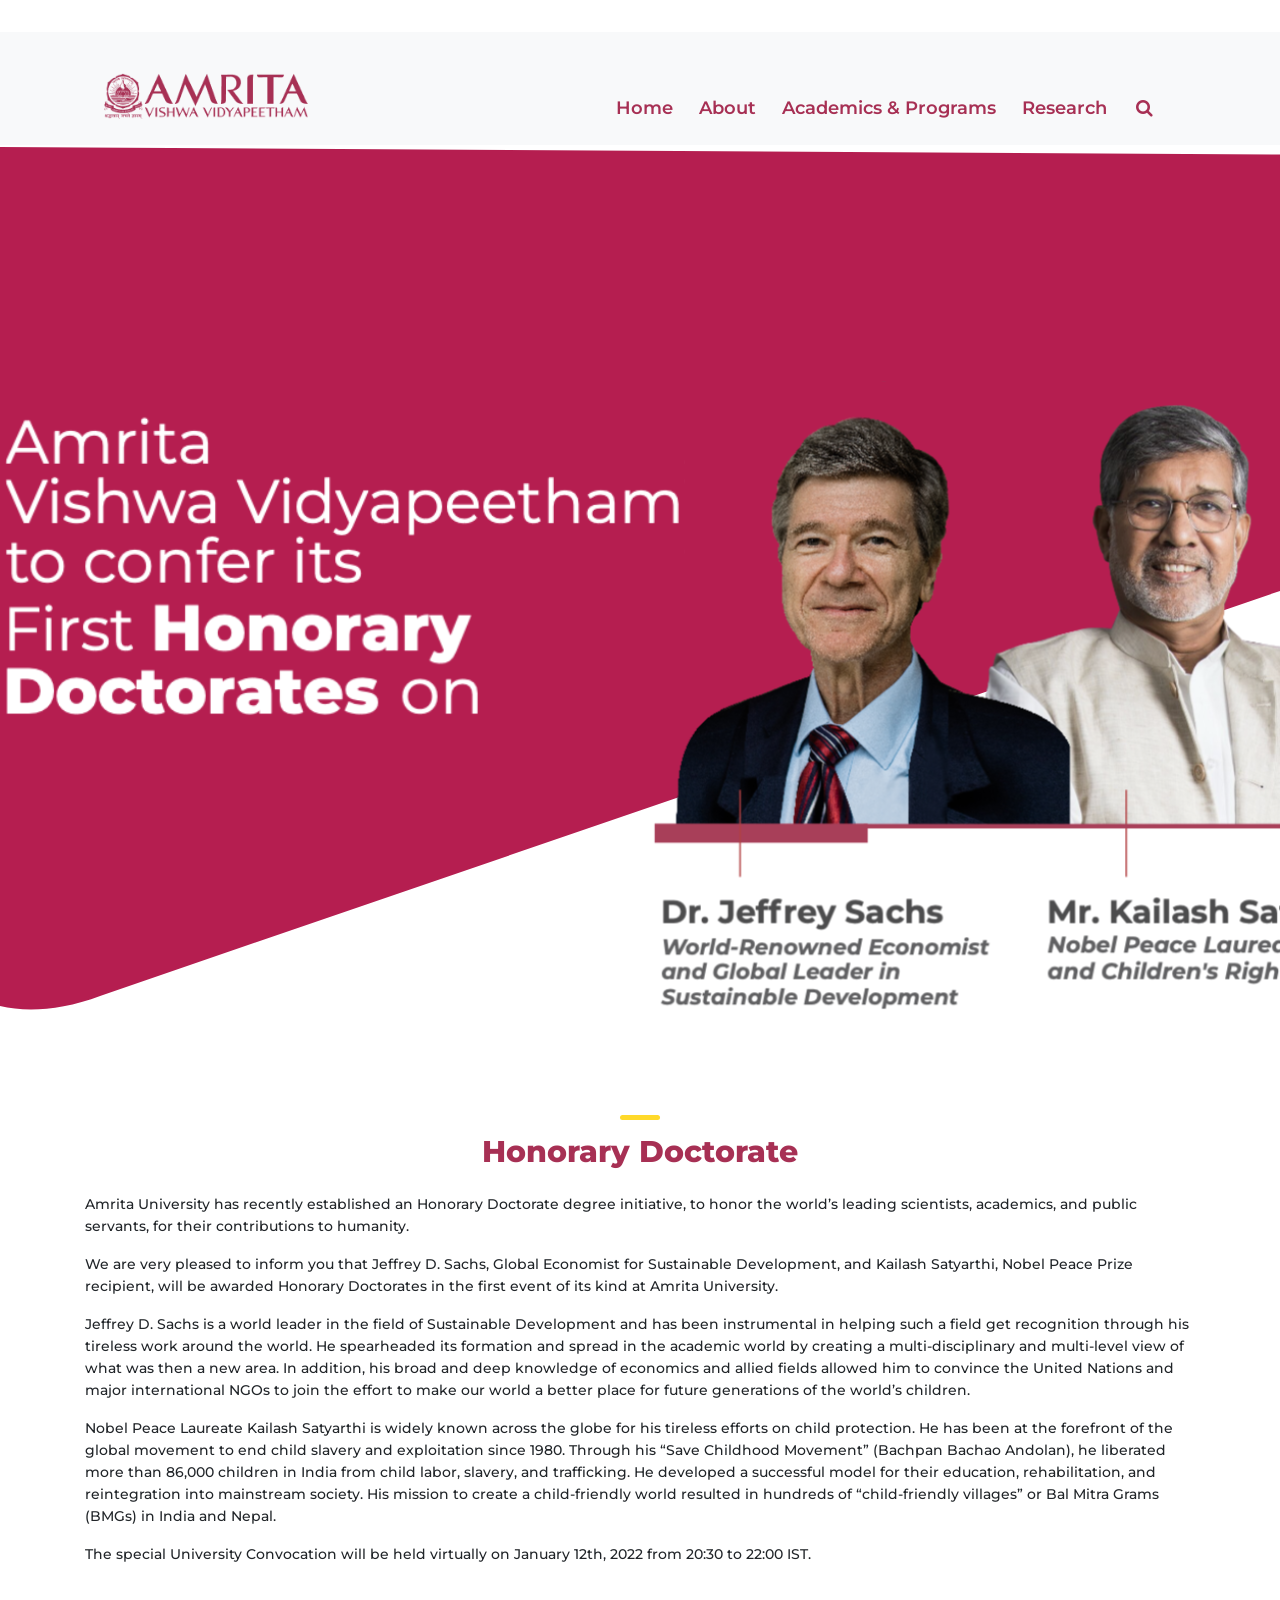
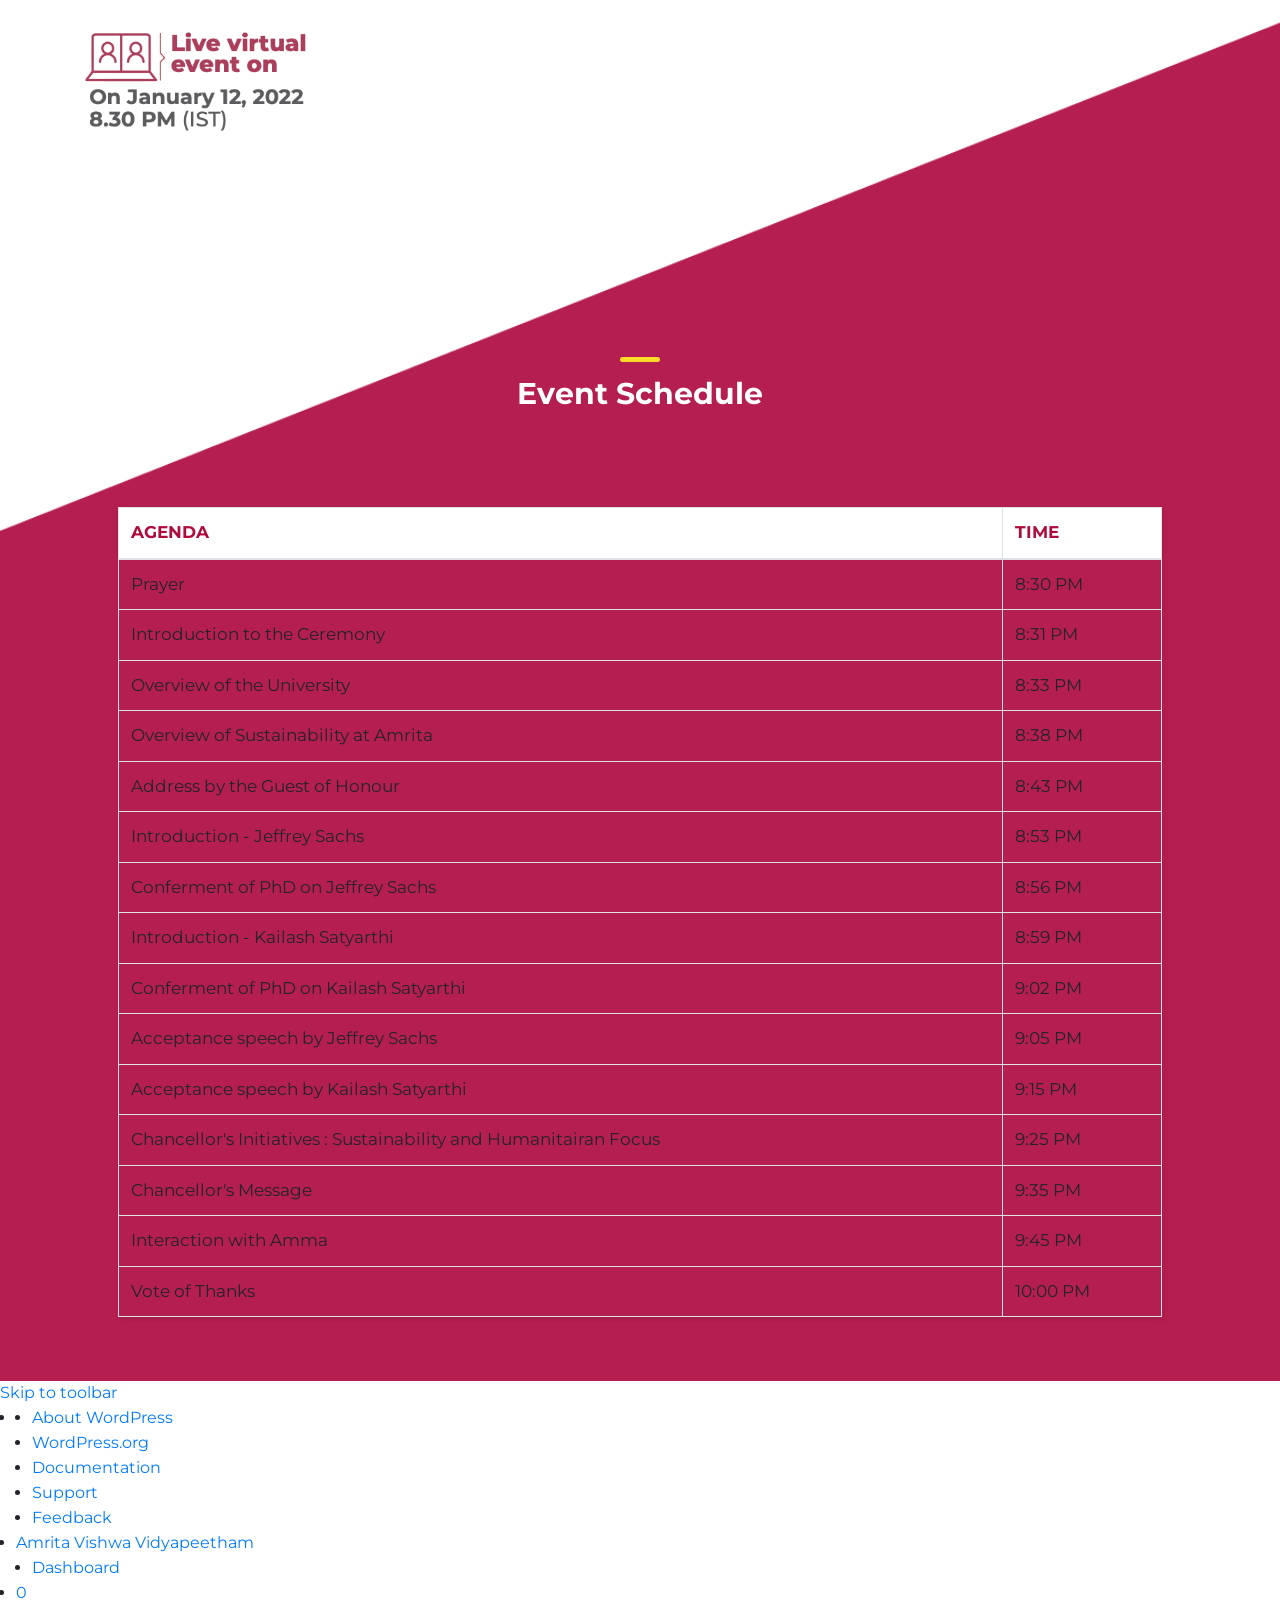
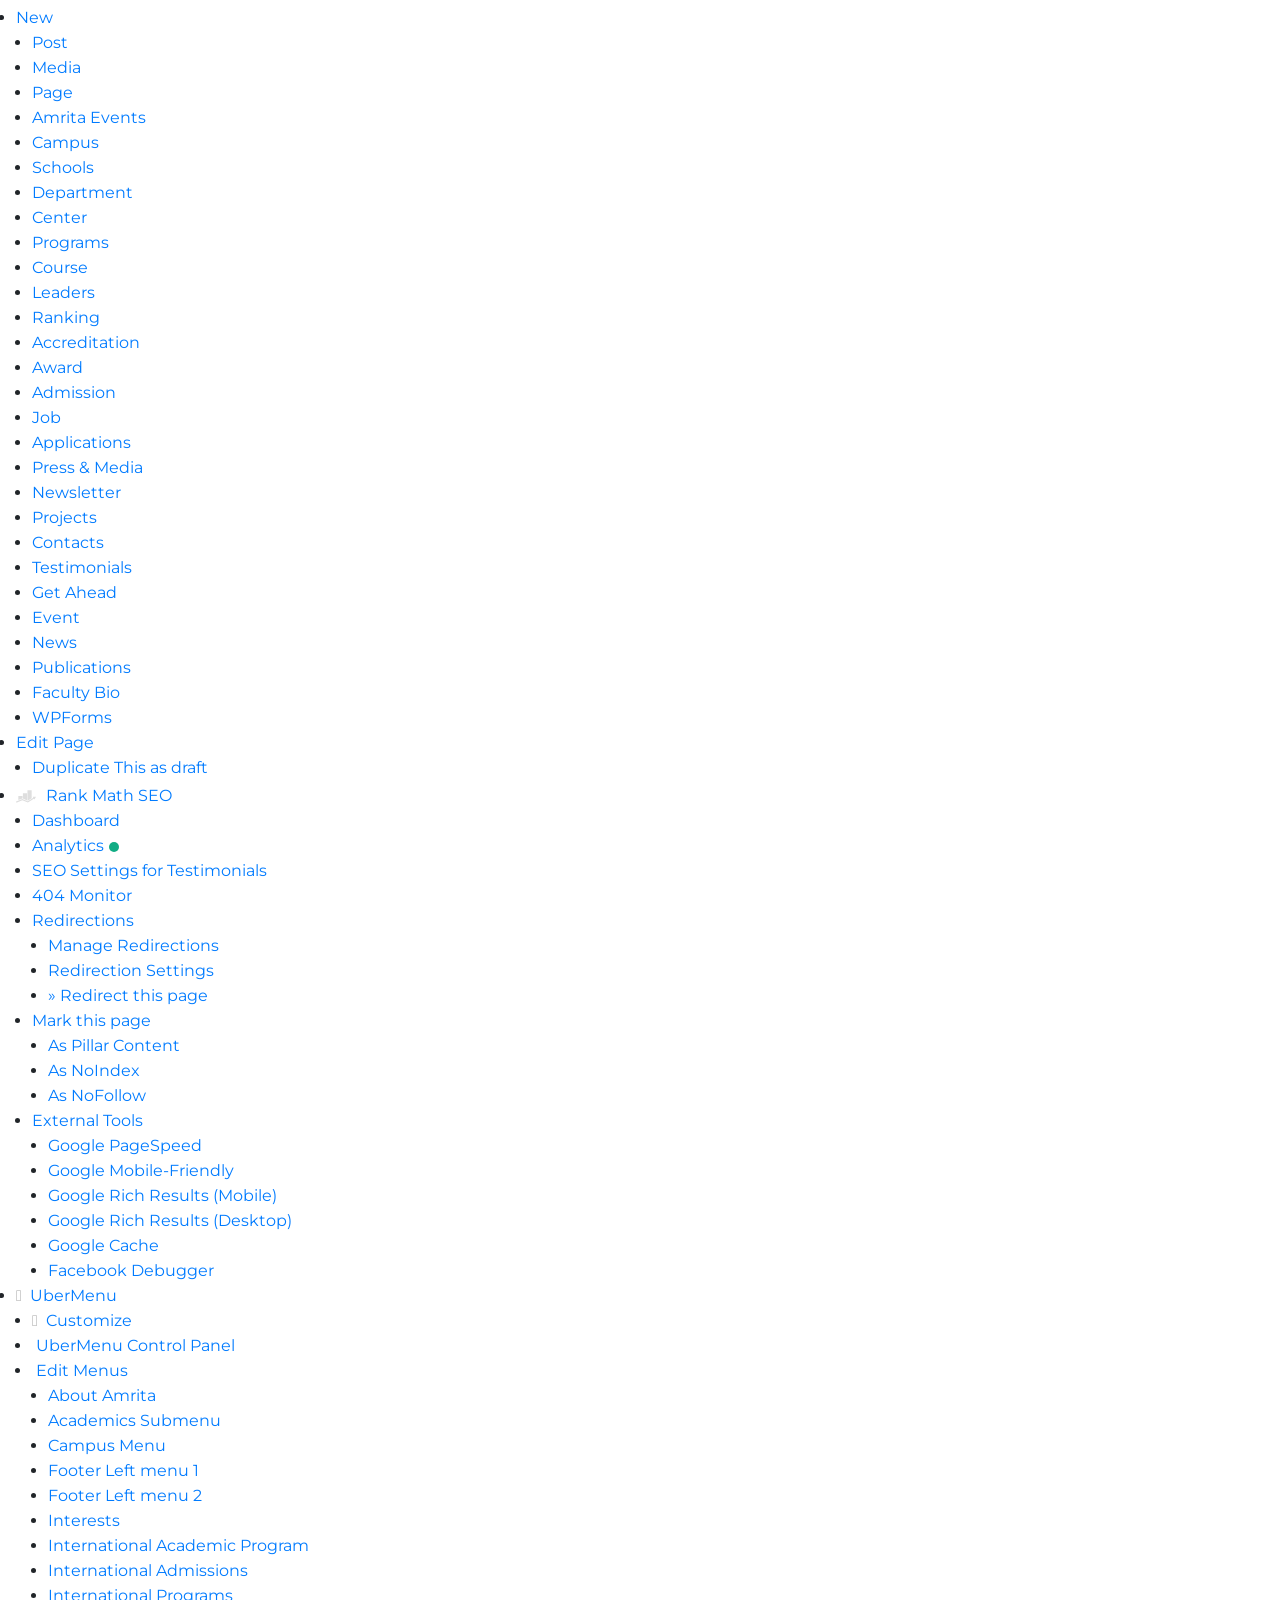
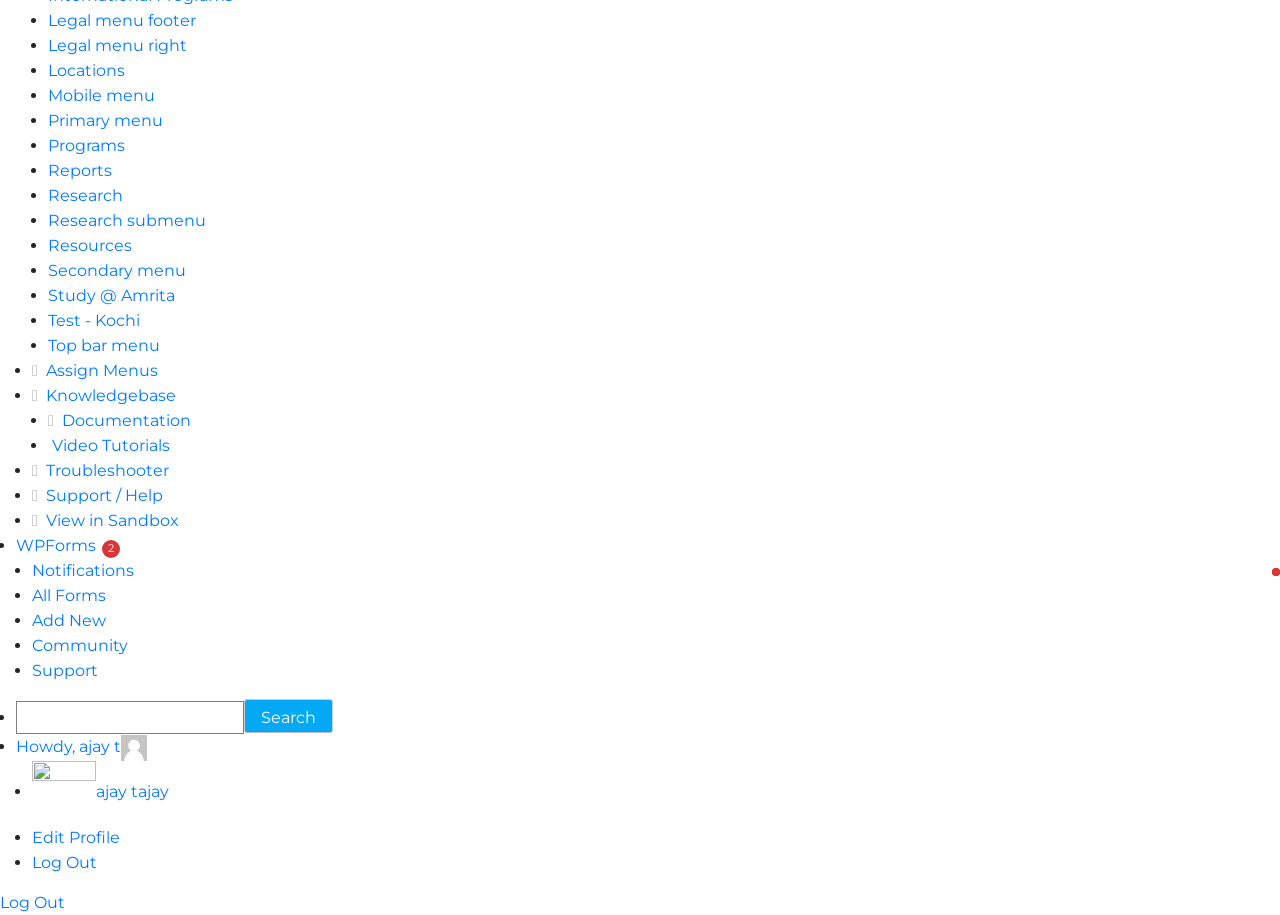
==== commit fb5b8bfa: "3rd commit" ====
--- a/index.html
+++ b/index.html
@@ -266,7 +266,7 @@
             margin: 0;
             text-align: center;
             color: #a73054 ; 
-            margin-top:25vh;
+            margin-top:70px;
         }
         .block-title2:before{
             display: block;
@@ -570,7 +570,7 @@
     <div class="header-banner">
     </div>
 
-    <div class="container" style="margin-top: 120px;">
+    <div class="container">
         <h3 class="block-title2">Honorary Doctorate</h3>
         <br>
         <p>Amrita University has recently established an Honorary Doctorate degree initiative, to honor the world’s
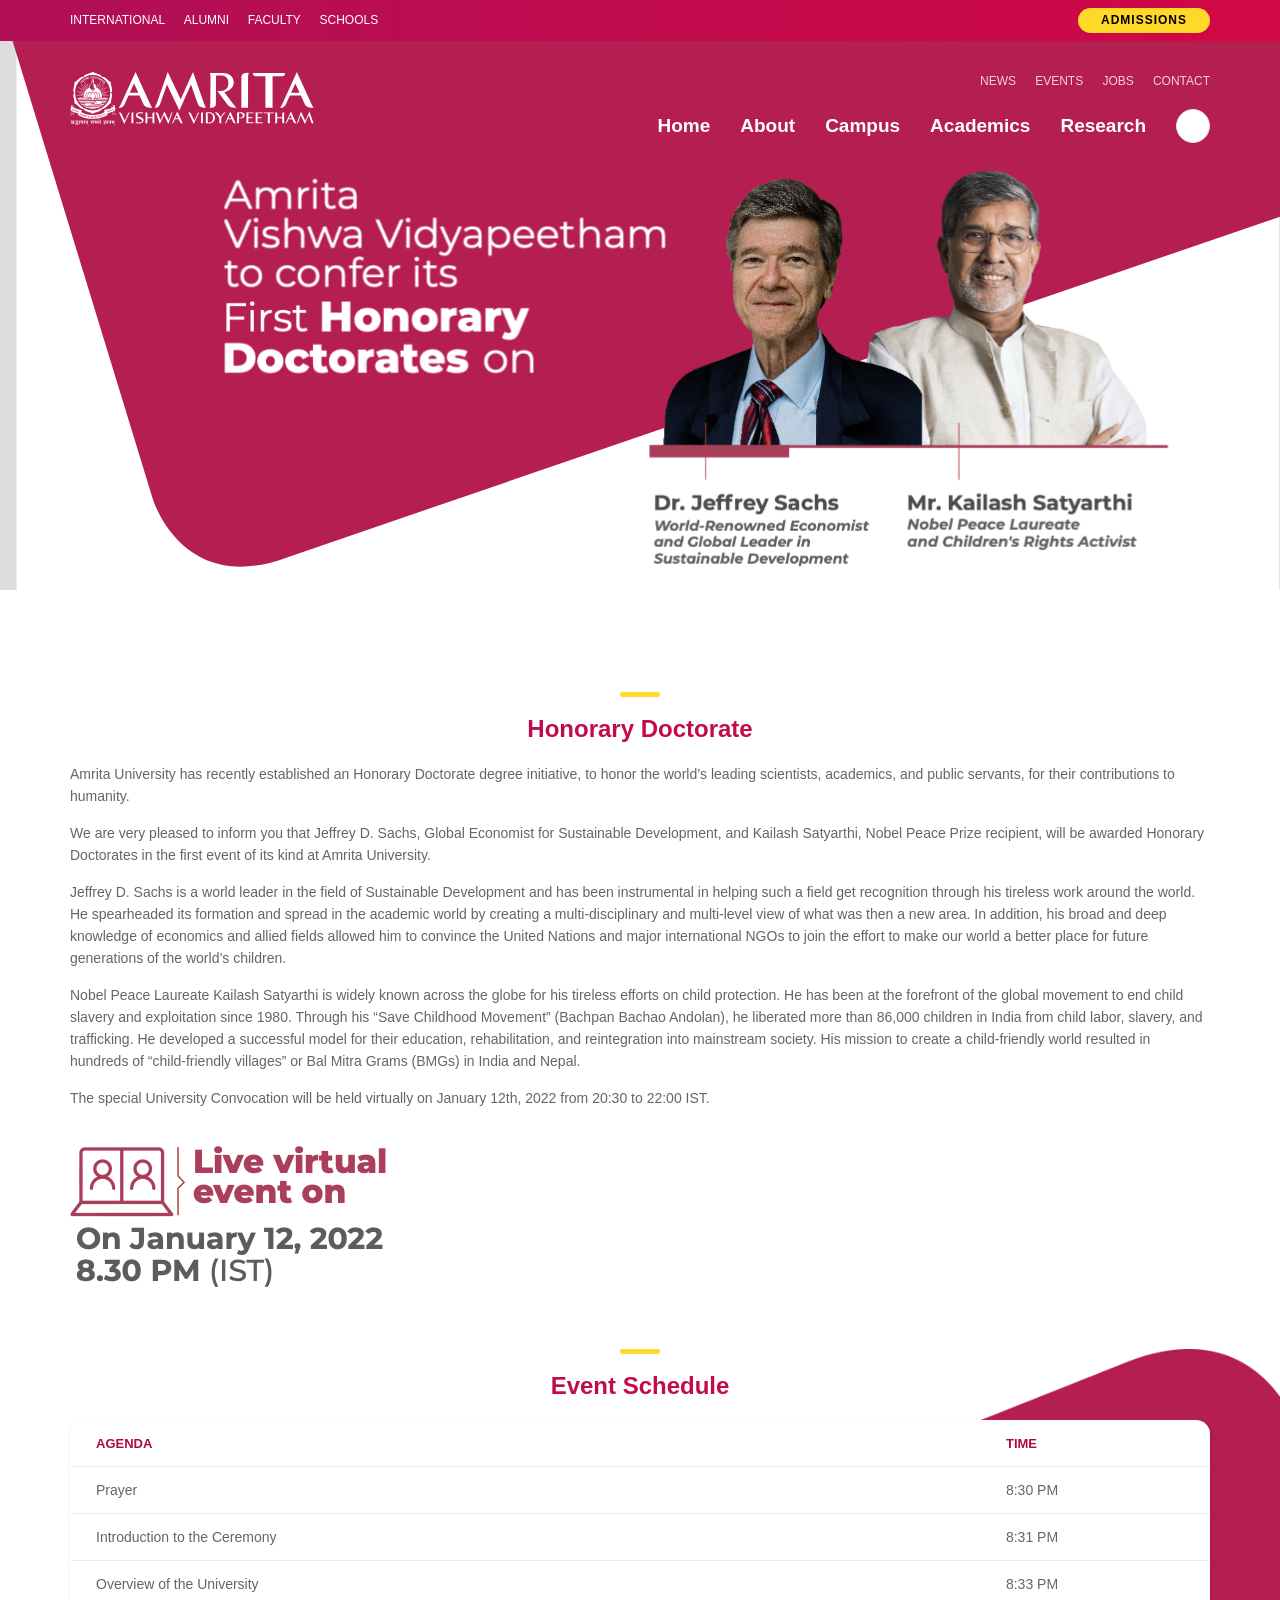
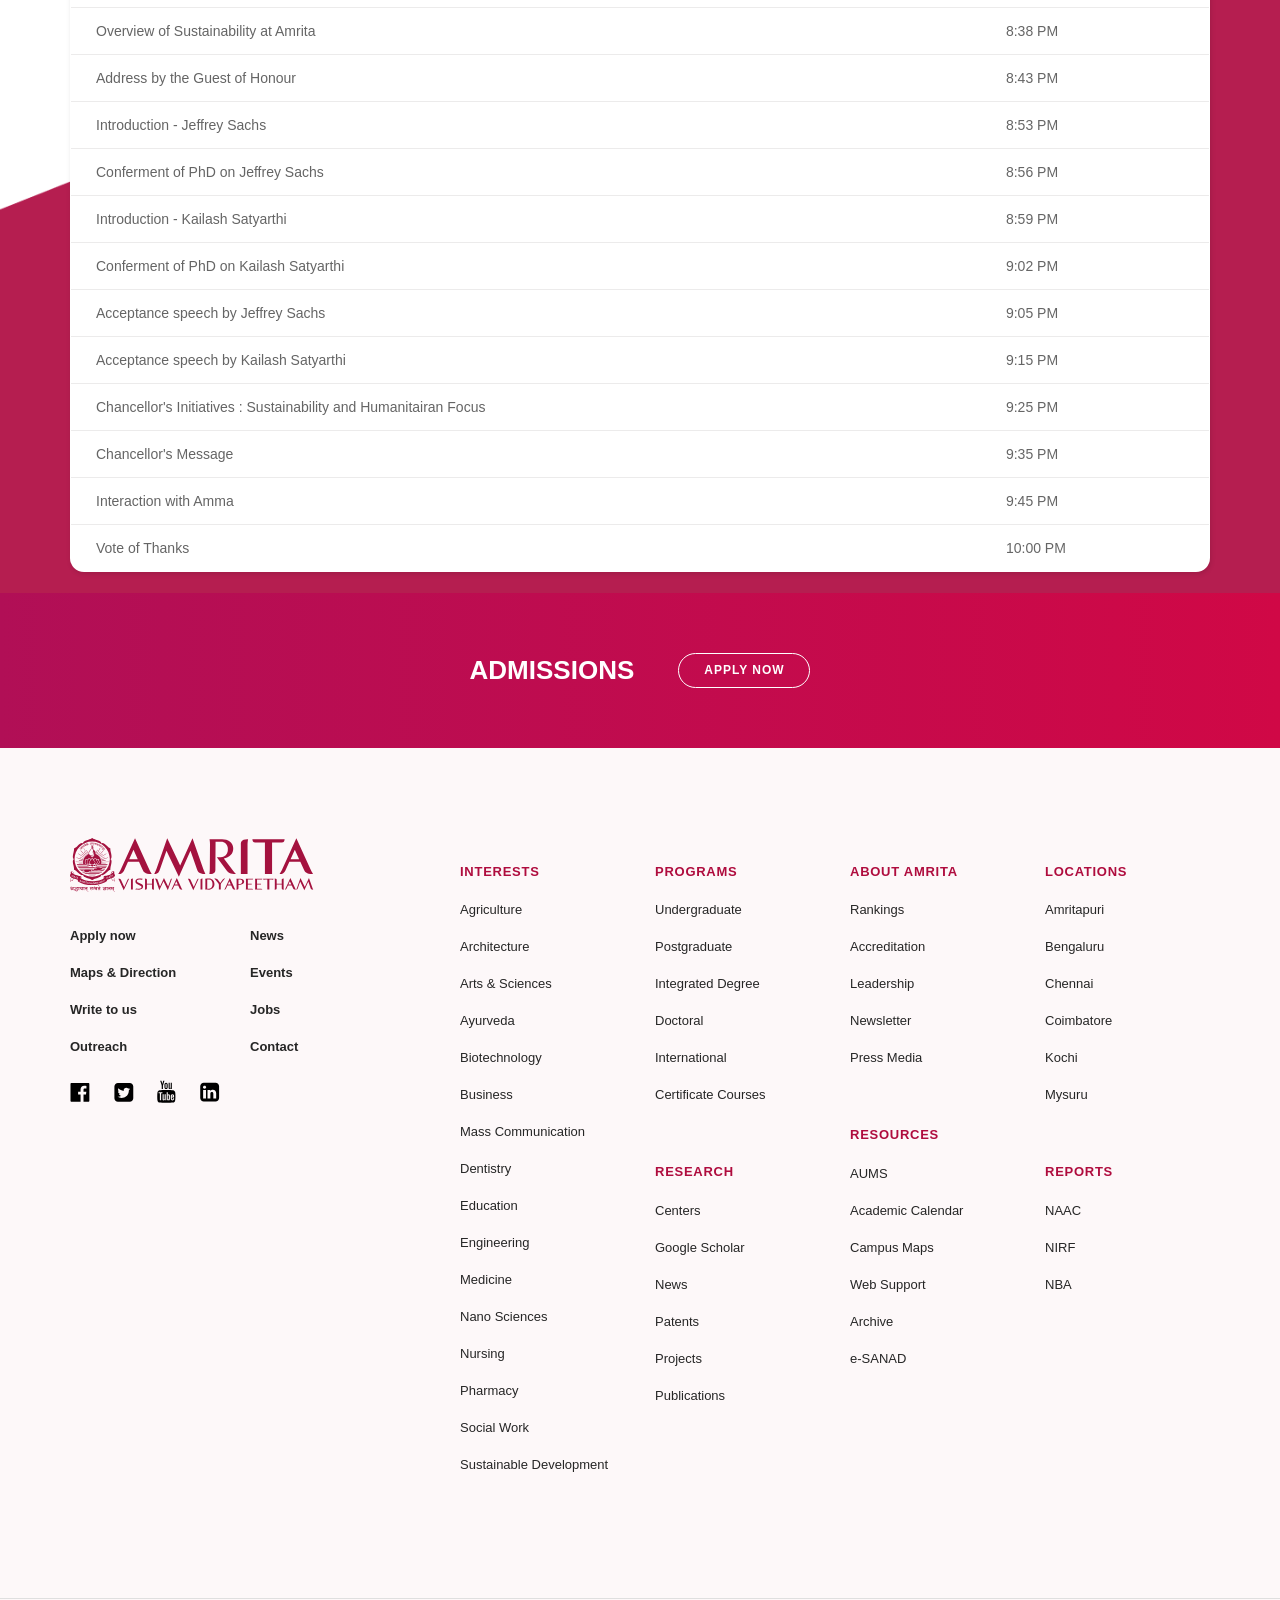
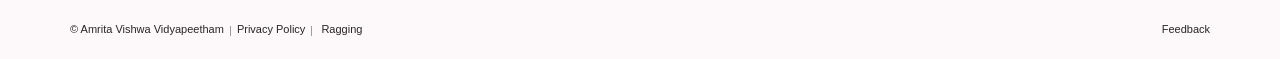
==== commit 5f734602: "new commit" ====
--- a/index.html
+++ b/index.html
@@ -1,6 +1,6 @@
 <!DOCTYPE html>
-<!-- saved from url=(0024)https://amrita.edu/about -->
-<html lang="en-US" prefix="og: https://ogp.me/ns#" class="skrollr skrollr-desktop" style="">
+<!-- saved from url=(0014)about:internet -->
+<html lang="en-US" prefix="og: https://ogp.me/ns#" class="skrollr skrollr-desktop">
 
 <head>
     <meta http-equiv="Content-Type" content="text/html; charset=UTF-8">
@@ -15,7 +15,7 @@
     <link rel="shortcut icon" href="https://amrita.edu/wp-content/uploads/2019/05/amrita-new-favicon.ico">
 
     <!-- Search Engine Optimization by Rank Math - https://s.rankmath.com/home -->
-    <title>Amrita Vishwa Vidyapeetham</title>
+    <title>About Amrita University Management System (AUMS) | Amrita Vishwa Vidyapeetham</title>
     <meta name="description"
         content="Amrita UMS is a comprehensive and innovative system for effective management of content, learning management services, assessment management services and learning administration services. Amrita UMS practically covers the entire area of operations of the university. Amrita UMS is a fully integrated, highly configurable, platform independent university wide Information System">
     <meta name="robots" content="index, follow, max-snippet:-1, max-video-preview:-1, max-image-preview:large">
@@ -34,20 +34,22 @@
         content="Amrita UMS is a comprehensive and innovative system for effective management of content, learning management services, assessment management services and learning administration services. Amrita UMS practically covers the entire area of operations of the university. Amrita UMS is a fully integrated, highly configurable, platform independent university wide Information System">
     <meta name="twitter:label1" content="Time to read">
     <meta name="twitter:data1" content="Less than a minute">
-    <script type="text/javascript" async=""
-        src="./About Amrita University Management System (AUMS) _ Amrita Vishwa Vidyapeetham_files/linkid.js.download"></script>
     <script type="text/javascript" id="www-widgetapi-script"
         src="./About Amrita University Management System (AUMS) _ Amrita Vishwa Vidyapeetham_files/www-widgetapi.js.download"
         async=""></script>
     <script type="text/javascript" async=""
+        src="./About Amrita University Management System (AUMS) _ Amrita Vishwa Vidyapeetham_files/linkid.js.download"></script>
+    <script type="text/javascript" async=""
         src="./About Amrita University Management System (AUMS) _ Amrita Vishwa Vidyapeetham_files/analytics.js.download"></script>
+    <script
+        src="./About Amrita University Management System (AUMS) _ Amrita Vishwa Vidyapeetham_files/iframe_api"></script>
     <script type="text/javascript" async=""
         src="./About Amrita University Management System (AUMS) _ Amrita Vishwa Vidyapeetham_files/analytics.js.download"></script>
     <script async=""
         src="./About Amrita University Management System (AUMS) _ Amrita Vishwa Vidyapeetham_files/gtm.js.download"></script>
-    <script
-        src="./About Amrita University Management System (AUMS) _ Amrita Vishwa Vidyapeetham_files/iframe_api"></script>
-    
+    <script type="application/ld+json"
+        class="rank-math-schema">{"@context":"https://schema.org","@graph":[{"@type":["EducationalOrganization","Organization"],"@id":"https://amrita.edu/#organization","name":"Amrita Vishwa Vidyapeetham","url":"https://amrita.edu"},{"@type":"WebSite","@id":"https://amrita.edu/#website","url":"https://amrita.edu","name":"Amrita Vishwa Vidyapeetham","publisher":{"@id":"https://amrita.edu/#organization"},"inLanguage":"en-US"},{"@type":"Person","@id":"https://amrita.edu/author/manhardas/","name":"Manhar Das","url":"https://amrita.edu/author/manhardas/","image":{"@type":"ImageObject","@id":"https://secure.gravatar.com/avatar/95c3fbc440896f783a49f41b01181f2c?s=96&amp;d=mm&amp;r=g","url":"https://secure.gravatar.com/avatar/95c3fbc440896f783a49f41b01181f2c?s=96&amp;d=mm&amp;r=g","caption":"Manhar Das","inLanguage":"en-US"},"worksFor":{"@id":"https://amrita.edu/#organization"}},{"@type":"WebPage","@id":"https://amrita.edu/about/#webpage","url":"https://amrita.edu/about/","name":"About Amrita University Management System (AUMS) | Amrita Vishwa Vidyapeetham","datePublished":"2019-05-28T07:26:24+05:30","dateModified":"2021-12-08T19:49:37+05:30","author":{"@id":"https://amrita.edu/author/manhardas/"},"isPartOf":{"@id":"https://amrita.edu/#website"},"inLanguage":"en-US"},{"@type":"Article","headline":"About Amrita University Management System (AUMS) | Amrita Vishwa Vidyapeetham","datePublished":"2019-05-28T07:26:24+05:30","dateModified":"2021-12-08T19:49:37+05:30","author":{"@id":"https://amrita.edu/author/manhardas/"},"publisher":{"@id":"https://amrita.edu/#organization"},"description":"Amrita UMS is a comprehensive and innovative system for effective management of content, learning management services, assessment management services and learning administration services. Amrita UMS practically covers the entire area of operations of the university. Amrita UMS is a fully integrated, highly configurable, platform independent university wide Information System","name":"About Amrita University Management System (AUMS) | Amrita Vishwa Vidyapeetham","@id":"https://amrita.edu/about/#richSnippet","isPartOf":{"@id":"https://amrita.edu/about/#webpage"},"inLanguage":"en-US","mainEntityOfPage":{"@id":"https://amrita.edu/about/#webpage"}}]}</script>
+    <!-- /Rank Math WordPress SEO plugin -->
 
     <link rel="dns-prefetch" href="https://s.w.org/">
     <link rel="alternate" type="application/rss+xml" title="Amrita Vishwa Vidyapeetham » Feed"
@@ -56,12 +58,6 @@
         href="https://amrita.edu/comments/feed/">
     <link rel="stylesheet" id="ai1ec_style-css"
         href="./About Amrita University Management System (AUMS) _ Amrita Vishwa Vidyapeetham_files/ai1ec_parsed_css.css"
-        media="all">
-    <link rel="stylesheet" id="dashicons-css"
-        href="./About Amrita University Management System (AUMS) _ Amrita Vishwa Vidyapeetham_files/dashicons.min.css"
-        media="all">
-    <link rel="stylesheet" id="admin-bar-css"
-        href="./About Amrita University Management System (AUMS) _ Amrita Vishwa Vidyapeetham_files/admin-bar.min.css"
         media="all">
     <link rel="stylesheet" id="wp-block-library-css"
         href="./About Amrita University Management System (AUMS) _ Amrita Vishwa Vidyapeetham_files/style.min.css"
@@ -82,25 +78,9 @@
             margin: 0 0 0 auto;
         }
     </style>
-    <link rel="stylesheet" id="wp-mail-smtp-admin-bar-css"
-        href="./About Amrita University Management System (AUMS) _ Amrita Vishwa Vidyapeetham_files/admin-bar.min(1).css"
-        media="all">
-    <link rel="stylesheet" id="rank-math-css"
-        href="./About Amrita University Management System (AUMS) _ Amrita Vishwa Vidyapeetham_files/rank-math.css"
-        media="all">
     <link rel="stylesheet" id="theme-style-css"
         href="./About Amrita University Management System (AUMS) _ Amrita Vishwa Vidyapeetham_files/style.css"
         media="all">
-    <link rel="stylesheet" id="wpforms-admin-bar-css"
-        href="./About Amrita University Management System (AUMS) _ Amrita Vishwa Vidyapeetham_files/admin-bar.min(2).css"
-        media="all">
-    <style id="wpforms-admin-bar-inline-css" type="text/css">
-        #wpadminbar .wpforms-menu-notification-counter,
-        #wpadminbar .wpforms-menu-notification-indicator {
-            background-color: #d63638 !important;
-            color: #ffffff !important;
-        }
-    </style>
     <link rel="stylesheet" id="ubermenu-css"
         href="./About Amrita University Management System (AUMS) _ Amrita Vishwa Vidyapeetham_files/ubermenu.min.css"
         media="all">
@@ -132,49 +112,583 @@
     <link rel="EditURI" type="application/rsd+xml" title="RSD" href="https://amrita.edu/xmlrpc.php?rsd">
     <link rel="wlwmanifest" type="application/wlwmanifest+xml" href="https://amrita.edu/wp-includes/wlwmanifest.xml">
 
-
-
-    <link rel="preconnect" href="https://fonts.googleapis.com">
-<link rel="preconnect" href="https://fonts.gstatic.com" crossorigin>
-<link href="https://fonts.googleapis.com/css2?family=Montserrat:wght@400;500;600;800&display=swap" rel="stylesheet">
-
-        
-
-
-       
-
+    <link rel="shortlink" href="https://amrita.edu/?p=72">
+    <style id="ubermenu-custom-generated-css">
+        /** Font Awesome 4 Compatibility **/
+        .fa {
+            font-style: normal;
+            font-variant: normal;
+            font-weight: normal;
+            font-family: FontAwesome;
+        }
+
+        /** UberMenu Responsive Styles (Breakpoint Setting) **/
+        @media screen and (min-width: 768px) {
+            .ubermenu {
+                display: block !important;
+            }
+
+            .ubermenu-responsive .ubermenu-item.ubermenu-hide-desktop {
+                display: none !important;
+            }
+
+            .ubermenu-responsive.ubermenu-retractors-responsive .ubermenu-retractor-mobile {
+                display: none;
+            }
+
+            /* Force current submenu always open but below others */
+            .ubermenu-force-current-submenu .ubermenu-item-level-0.ubermenu-current-menu-item>.ubermenu-submenu-drop,
+            .ubermenu-force-current-submenu .ubermenu-item-level-0.ubermenu-current-menu-ancestor>.ubermenu-submenu-drop {
+                display: block !important;
+                opacity: 1 !important;
+                visibility: visible !important;
+                margin: 0 !important;
+                top: auto !important;
+                height: auto;
+                z-index: 19;
+            }
+
+            /* Invert Horizontal menu to make subs go up */
+            .ubermenu-invert.ubermenu-horizontal .ubermenu-item-level-0>.ubermenu-submenu-drop {
+                top: auto;
+                bottom: 100%;
+            }
+
+            .ubermenu-invert.ubermenu-horizontal.ubermenu-sub-indicators .ubermenu-item-level-0.ubermenu-has-submenu-drop>.ubermenu-target>.ubermenu-sub-indicator {
+                transform: rotate(180deg);
+            }
+
+            /* Make second level flyouts fly up */
+            .ubermenu-invert.ubermenu-horizontal .ubermenu-submenu .ubermenu-item.ubermenu-active>.ubermenu-submenu-type-flyout {
+                top: auto;
+                bottom: 0;
+            }
+
+            /* Clip the submenus properly when inverted */
+            .ubermenu-invert.ubermenu-horizontal .ubermenu-item-level-0>.ubermenu-submenu-drop {
+                clip: rect(-5000px, 5000px, auto, -5000px);
+            }
+
+            /* Invert Vertical menu to make subs go left */
+            .ubermenu-invert.ubermenu-vertical .ubermenu-item-level-0>.ubermenu-submenu-drop {
+                right: 100%;
+                left: auto;
+            }
+
+            .ubermenu-invert.ubermenu-vertical.ubermenu-sub-indicators .ubermenu-item-level-0.ubermenu-item-has-children>.ubermenu-target>.ubermenu-sub-indicator {
+                right: auto;
+                left: 10px;
+                transform: rotate(90deg);
+            }
+
+            .ubermenu-vertical.ubermenu-invert .ubermenu-item>.ubermenu-submenu-drop {
+                clip: rect(-5000px, 5000px, 5000px, -5000px);
+            }
+
+            /* Vertical Flyout > Flyout */
+            .ubermenu-vertical.ubermenu-invert.ubermenu-sub-indicators .ubermenu-has-submenu-drop>.ubermenu-target {
+                padding-left: 25px;
+            }
+
+            .ubermenu-vertical.ubermenu-invert .ubermenu-item>.ubermenu-target>.ubermenu-sub-indicator {
+                right: auto;
+                left: 10px;
+                transform: rotate(90deg);
+            }
+
+            .ubermenu-vertical.ubermenu-invert .ubermenu-item>.ubermenu-submenu-drop.ubermenu-submenu-type-flyout,
+            .ubermenu-vertical.ubermenu-invert .ubermenu-submenu-type-flyout>.ubermenu-item>.ubermenu-submenu-drop {
+                right: 100%;
+                left: auto;
+            }
+
+            .ubermenu-responsive-toggle {
+                display: none;
+            }
+        }
+
+        @media screen and (max-width: 767px) {
+
+            .ubermenu-responsive-toggle,
+            .ubermenu-sticky-toggle-wrapper {
+                display: block;
+            }
+
+            .ubermenu-responsive {
+                width: 100%;
+                max-height: 500px;
+                visibility: visible;
+                overflow: visible;
+                -webkit-transition: max-height 1s ease-in;
+                transition: max-height .3s ease-in;
+            }
+
+            .ubermenu-responsive.ubermenu-items-align-center {
+                text-align: left;
+            }
+
+            .ubermenu-responsive.ubermenu {
+                margin: 0;
+            }
+
+            .ubermenu-responsive.ubermenu .ubermenu-nav {
+                display: block;
+            }
+
+            .ubermenu-responsive.ubermenu-responsive-nocollapse,
+            .ubermenu-repsonsive.ubermenu-no-transitions {
+                display: block;
+                max-height: none;
+            }
+
+            .ubermenu-responsive.ubermenu-responsive-collapse {
+                max-height: none;
+                visibility: visible;
+                overflow: visible;
+            }
+
+            .ubermenu-responsive.ubermenu-responsive-collapse {
+                max-height: 0;
+                overflow: hidden !important;
+                visibility: hidden;
+            }
+
+            .ubermenu-responsive.ubermenu-in-transition,
+            .ubermenu-responsive.ubermenu-in-transition .ubermenu-nav {
+                overflow: hidden !important;
+                visibility: visible;
+            }
+
+            .ubermenu-responsive.ubermenu-responsive-collapse:not(.ubermenu-in-transition) {
+                border-top-width: 0;
+                border-bottom-width: 0;
+            }
+
+            .ubermenu-responsive.ubermenu-responsive-collapse .ubermenu-item .ubermenu-submenu {
+                display: none;
+            }
+
+            .ubermenu-responsive .ubermenu-item-level-0 {
+                width: 50%;
+            }
+
+            .ubermenu-responsive.ubermenu-responsive-single-column .ubermenu-item-level-0 {
+                float: none;
+                clear: both;
+                width: 100%;
+            }
+
+            .ubermenu-responsive .ubermenu-item.ubermenu-item-level-0>.ubermenu-target {
+                border: none;
+                box-shadow: none;
+            }
+
+            .ubermenu-responsive .ubermenu-item.ubermenu-has-submenu-flyout {
+                position: static;
+            }
+
+            .ubermenu-responsive.ubermenu-sub-indicators .ubermenu-submenu-type-flyout .ubermenu-has-submenu-drop>.ubermenu-target>.ubermenu-sub-indicator {
+                transform: rotate(0);
+                right: 10px;
+                left: auto;
+            }
+
+            .ubermenu-responsive .ubermenu-nav .ubermenu-item .ubermenu-submenu.ubermenu-submenu-drop {
+                width: 100%;
+                min-width: 100%;
+                max-width: 100%;
+                top: auto;
+                left: 0 !important;
+            }
+
+            .ubermenu-responsive.ubermenu-has-border .ubermenu-nav .ubermenu-item .ubermenu-submenu.ubermenu-submenu-drop {
+                left: -1px !important;
+                /* For borders */
+            }
+
+            .ubermenu-responsive .ubermenu-submenu.ubermenu-submenu-type-mega>.ubermenu-item.ubermenu-column {
+                min-height: 0;
+                border-left: none;
+                float: left;
+                /* override left/center/right content alignment */
+                display: block;
+            }
+
+            .ubermenu-responsive .ubermenu-item.ubermenu-active>.ubermenu-submenu.ubermenu-submenu-type-mega {
+                max-height: none;
+                height: auto;
+                /*prevent overflow scrolling since android is still finicky*/
+                overflow: visible;
+            }
+
+            .ubermenu-responsive.ubermenu-transition-slide .ubermenu-item.ubermenu-in-transition>.ubermenu-submenu-drop {
+                max-height: 1000px;
+                /* because of slide transition */
+            }
+
+            .ubermenu .ubermenu-submenu-type-flyout .ubermenu-submenu-type-mega {
+                min-height: 0;
+            }
+
+            .ubermenu.ubermenu-responsive .ubermenu-column,
+            .ubermenu.ubermenu-responsive .ubermenu-column-auto {
+                min-width: 50%;
+            }
+
+            .ubermenu.ubermenu-responsive .ubermenu-autoclear>.ubermenu-column {
+                clear: none;
+            }
+
+            .ubermenu.ubermenu-responsive .ubermenu-column:nth-of-type(2n+1) {
+                clear: both;
+            }
+
+            .ubermenu.ubermenu-responsive .ubermenu-submenu-retractor-top:not(.ubermenu-submenu-retractor-top-2) .ubermenu-column:nth-of-type(2n+1) {
+                clear: none;
+            }
+
+            .ubermenu.ubermenu-responsive .ubermenu-submenu-retractor-top:not(.ubermenu-submenu-retractor-top-2) .ubermenu-column:nth-of-type(2n+2) {
+                clear: both;
+            }
+
+            .ubermenu-responsive-single-column-subs .ubermenu-submenu .ubermenu-item {
+                float: none;
+                clear: both;
+                width: 100%;
+                min-width: 100%;
+            }
+
+            .ubermenu.ubermenu-responsive .ubermenu-tabs,
+            .ubermenu.ubermenu-responsive .ubermenu-tabs-group,
+            .ubermenu.ubermenu-responsive .ubermenu-tab,
+            .ubermenu.ubermenu-responsive .ubermenu-tab-content-panel {
+                /** TABS SHOULD BE 100%  ACCORDION */
+                width: 100%;
+                min-width: 100%;
+                max-width: 100%;
+                left: 0;
+            }
+
+            .ubermenu.ubermenu-responsive .ubermenu-tabs,
+            .ubermenu.ubermenu-responsive .ubermenu-tab-content-panel {
+                min-height: 0 !important;
+                /* Override Inline Style from JS */
+            }
+
+            .ubermenu.ubermenu-responsive .ubermenu-tabs {
+                z-index: 15;
+            }
+
+            .ubermenu.ubermenu-responsive .ubermenu-tab-content-panel {
+                z-index: 20;
+            }
+
+            /* Tab Layering */
+            .ubermenu-responsive .ubermenu-tab {
+                position: relative;
+            }
+
+            .ubermenu-responsive .ubermenu-tab.ubermenu-active {
+                position: relative;
+                z-index: 20;
+            }
+
+            .ubermenu-responsive .ubermenu-tab>.ubermenu-target {
+                border-width: 0 0 1px 0;
+            }
+
+            .ubermenu-responsive.ubermenu-sub-indicators .ubermenu-tabs>.ubermenu-tabs-group>.ubermenu-tab.ubermenu-has-submenu-drop>.ubermenu-target>.ubermenu-sub-indicator {
+                transform: rotate(0);
+                right: 10px;
+                left: auto;
+            }
+
+            .ubermenu-responsive .ubermenu-tabs>.ubermenu-tabs-group>.ubermenu-tab>.ubermenu-tab-content-panel {
+                top: auto;
+                border-width: 1px;
+            }
+
+            .ubermenu-responsive .ubermenu-tab-layout-bottom>.ubermenu-tabs-group {
+                /*position:relative;*/
+            }
+
+            .ubermenu-reponsive .ubermenu-item-level-0>.ubermenu-submenu-type-stack {
+                /* Top Level Stack Columns */
+                position: relative;
+            }
+
+            .ubermenu-responsive .ubermenu-submenu-type-stack .ubermenu-column,
+            .ubermenu-responsive .ubermenu-submenu-type-stack .ubermenu-column-auto {
+                /* Stack Columns */
+                width: 100%;
+                max-width: 100%;
+            }
+
+            .ubermenu-responsive .ubermenu-item-mini {
+                /* Mini items */
+                min-width: 0;
+                width: auto;
+                float: left;
+                clear: none !important;
+            }
+
+            .ubermenu-responsive .ubermenu-item.ubermenu-item-mini>a.ubermenu-target {
+                padding-left: 20px;
+                padding-right: 20px;
+            }
+
+            .ubermenu-responsive .ubermenu-item.ubermenu-hide-mobile {
+                /* Hiding items */
+                display: none !important;
+            }
+
+            .ubermenu-responsive.ubermenu-hide-bkgs .ubermenu-submenu.ubermenu-submenu-bkg-img {
+                /** Hide Background Images in Submenu */
+                background-image: none;
+            }
+
+            .ubermenu.ubermenu-responsive .ubermenu-item-level-0.ubermenu-item-mini {
+                min-width: 0;
+                width: auto;
+            }
+
+            .ubermenu-vertical .ubermenu-item.ubermenu-item-level-0 {
+                width: 100%;
+            }
+
+            .ubermenu-vertical.ubermenu-sub-indicators .ubermenu-item-level-0.ubermenu-item-has-children>.ubermenu-target>.ubermenu-sub-indicator {
+                right: 10px;
+                left: auto;
+                transform: rotate(0);
+            }
+
+            .ubermenu-vertical .ubermenu-item.ubermenu-item-level-0.ubermenu-relative.ubermenu-active>.ubermenu-submenu-drop.ubermenu-submenu-align-vertical_parent_item {
+                top: auto;
+            }
+
+            .ubermenu.ubermenu-responsive .ubermenu-tabs {
+                position: static;
+            }
+
+            /* Tabs on Mobile with mouse (but not click) - leave space to hover off */
+            .ubermenu:not(.ubermenu-is-mobile):not(.ubermenu-submenu-indicator-closes) .ubermenu-submenu .ubermenu-tab[data-ubermenu-trigger="mouseover"] .ubermenu-tab-content-panel,
+            .ubermenu:not(.ubermenu-is-mobile):not(.ubermenu-submenu-indicator-closes) .ubermenu-submenu .ubermenu-tab[data-ubermenu-trigger="hover_intent"] .ubermenu-tab-content-panel {
+                margin-left: 6%;
+                width: 94%;
+                min-width: 94%;
+            }
+
+            /* Sub indicator close visibility */
+            .ubermenu.ubermenu-submenu-indicator-closes .ubermenu-active>.ubermenu-target>.ubermenu-sub-indicator-close {
+                display: block;
+            }
+
+            .ubermenu.ubermenu-submenu-indicator-closes .ubermenu-active>.ubermenu-target>.ubermenu-sub-indicator {
+                display: none;
+            }
+
+            .ubermenu-responsive-toggle {
+                display: block;
+            }
+        }
+
+        @media screen and (max-width: 480px) {
+            .ubermenu.ubermenu-responsive .ubermenu-item-level-0 {
+                width: 100%;
+            }
+
+            .ubermenu.ubermenu-responsive .ubermenu-column,
+            .ubermenu.ubermenu-responsive .ubermenu-column-auto {
+                min-width: 100%;
+            }
+
+            .ubermenu .ubermenu-autocolumn:not(:first-child),
+            .ubermenu .ubermenu-autocolumn:not(:first-child) .ubermenu-submenu-type-stack {
+                padding-top: 0;
+            }
+
+            .ubermenu .ubermenu-autocolumn:not(:last-child),
+            .ubermenu .ubermenu-autocolumn:not(:last-child) .ubermenu-submenu-type-stack {
+                padding-bottom: 0;
+            }
+
+            .ubermenu .ubermenu-autocolumn>.ubermenu-submenu-type-stack>.ubermenu-item-normal:first-child {
+                margin-top: 0;
+            }
+        }
+
+
+        /** UberMenu Custom Menu Styles (Customizer) **/
+        /* main */
+        .ubermenu-main .ubermenu-item .ubermenu-submenu-drop {
+            -webkit-transition-duration: .5s;
+            -ms-transition-duration: .5s;
+            transition-duration: .5s;
+        }
+
+        .ubermenu.ubermenu-main {
+            background: none;
+            border: none;
+            box-shadow: none;
+        }
+
+        .ubermenu.ubermenu-main .ubermenu-item-level-0>.ubermenu-target {
+            border: none;
+            box-shadow: none;
+        }
+
+        .ubermenu.ubermenu-main.ubermenu-horizontal .ubermenu-submenu-drop.ubermenu-submenu-align-left_edge_bar,
+        .ubermenu.ubermenu-main.ubermenu-horizontal .ubermenu-submenu-drop.ubermenu-submenu-align-full_width {
+            left: 0;
+        }
+
+        .ubermenu.ubermenu-main.ubermenu-horizontal .ubermenu-item-level-0.ubermenu-active>.ubermenu-submenu-drop,
+        .ubermenu.ubermenu-main.ubermenu-horizontal:not(.ubermenu-transition-shift) .ubermenu-item-level-0>.ubermenu-submenu-drop {
+            margin-top: 0;
+        }
+
+        .ubermenu-main .ubermenu-item-level-0>.ubermenu-target {
+            font-size: 19px;
+            text-transform: capitalize;
+            color: #ffffff;
+            border-left: 1px solid #FFD92A;
+        }
+
+        .ubermenu-main .ubermenu-item-level-0>.ubermenu-target,
+        .ubermenu-main .ubermenu-item-level-0>.ubermenu-target.ubermenu-item-notext>.ubermenu-icon {
+            line-height: 23px;
+        }
+
+        .ubermenu-main .ubermenu-nav .ubermenu-item.ubermenu-item-level-0>.ubermenu-target {
+            font-weight: 600;
+        }
+
+        .ubermenu.ubermenu-main .ubermenu-item-level-0:hover>.ubermenu-target,
+        .ubermenu-main .ubermenu-item-level-0.ubermenu-active>.ubermenu-target {
+            color: #ffffff;
+        }
+
+        .ubermenu-main .ubermenu-item-level-0.ubermenu-current-menu-item>.ubermenu-target,
+        .ubermenu-main .ubermenu-item-level-0.ubermenu-current-menu-parent>.ubermenu-target,
+        .ubermenu-main .ubermenu-item-level-0.ubermenu-current-menu-ancestor>.ubermenu-target {
+            color: #ffffff;
+        }
+
+        .ubermenu-main .ubermenu-item.ubermenu-item-level-0>.ubermenu-highlight {
+            color: #ffffff;
+        }
+
+        .ubermenu.ubermenu-main .ubermenu-item-level-0 {
+            margin: 0px 30px 0px 0px;
+        }
+
+        .ubermenu-main .ubermenu-submenu.ubermenu-submenu-drop {
+            background-color: #ffffff;
+            color: #262626;
+        }
+
+        .ubermenu-main .ubermenu-submenu .ubermenu-highlight {
+            color: #b10f56;
+        }
+
+        .ubermenu-main .ubermenu-submenu .ubermenu-item-header>.ubermenu-target,
+        .ubermenu-main .ubermenu-tab>.ubermenu-target {
+            font-size: 15px;
+        }
+
+        .ubermenu-main .ubermenu-submenu .ubermenu-item-header>.ubermenu-target {
+            color: #262626;
+        }
+
+        .ubermenu-main .ubermenu-submenu .ubermenu-item-header.ubermenu-has-submenu-stack>.ubermenu-target {
+            border: none;
+        }
+
+        .ubermenu-main .ubermenu-submenu-type-stack {
+            padding-top: 0;
+        }
+
+        .ubermenu-main .ubermenu-item-normal>.ubermenu-target {
+            color: #262626;
+            font-size: 13px;
+            font-weight: normal;
+            text-transform: none;
+        }
+
+        .ubermenu.ubermenu-main .ubermenu-item-normal>.ubermenu-target:hover,
+        .ubermenu.ubermenu-main .ubermenu-item-normal.ubermenu-active>.ubermenu-target {
+            color: #262626;
+        }
+
+        .ubermenu-main .ubermenu-item-normal.ubermenu-current-menu-item>.ubermenu-target {
+            color: #af0c3e;
+        }
+
+        .ubermenu-main .ubermenu-submenu-type-flyout>.ubermenu-item-normal>.ubermenu-target {
+            border-bottom: 1px solid #ffd92a;
+        }
+
+        .ubermenu.ubermenu-main .ubermenu-tabs .ubermenu-tabs-group>.ubermenu-tab>.ubermenu-target {
+            font-size: 13px;
+            font-weight: normal;
+        }
+
+        .ubermenu-main .ubermenu-target>.ubermenu-target-description {
+            font-size: 13px;
+            text-transform: none;
+        }
+
+        .ubermenu-main .ubermenu-target>.ubermenu-target-description,
+        .ubermenu-main .ubermenu-submenu .ubermenu-target>.ubermenu-target-description {
+            color: #000000;
+        }
+
+        .ubermenu-main .ubermenu-target:hover>.ubermenu-target-description,
+        .ubermenu-main .ubermenu-active>.ubermenu-target>.ubermenu-target-description,
+        .ubermenu-main .ubermenu-submenu .ubermenu-target:hover>.ubermenu-target-description,
+        .ubermenu-main .ubermenu-submenu .ubermenu-active>.ubermenu-target>.ubermenu-target-description {
+            color: #000000;
+        }
+
+        .ubermenu-main .ubermenu-submenu .ubermenu-divider>hr {
+            border-top-color: #ffd92a;
+        }
+
+        .ubermenu.ubermenu-main .ubermenu-search input.ubermenu-search-input {
+            background: #ffffff;
+            color: #d00846;
+        }
+
+        .ubermenu.ubermenu-main .ubermenu-search input.ubermenu-search-input,
+        .ubermenu.ubermenu-main .ubermenu-search button[type='submit'] {
+            font-size: 13px;
+        }
+
+        .ubermenu.ubermenu-main .ubermenu-search input.ubermenu-search-input::-webkit-input-placeholder {
+            font-size: 13px;
+        }
+
+        .ubermenu.ubermenu-main .ubermenu-search input.ubermenu-search-input::-moz-placeholder {
+            font-size: 13px;
+        }
+
+        .ubermenu.ubermenu-main .ubermenu-search input.ubermenu-search-input::-ms-input-placeholder {
+            font-size: 13px;
+        }
+
+        .ubermenu.ubermenu-main .ubermenu-search .ubermenu-search-submit {
+            color: #d00846;
+        }
+
+        .ubermenu-main .ubermenu-row {
+            margin-bottom: 50px;
+        }
+
+
+        /* Status: Loaded from Transient */
     </style>
     <style></style>
 
-    <style type="text/css" media="print">
-        #wpadminbar {
-            display: none;
-        }
-    </style>
-    <style type="text/css" media="screen">
-        html {
-            margin-top: 32px !important;
-        }
-
-        * html body {
-            margin-top: 32px !important;
-        }
-        body{
-            font-family: 'Montserrat', sans-serif !important;
-        }
-
-        @media screen and (max-width: 782px) {
-            html {
-                margin-top: 46px !important;
-            }
-
-            * html body {
-                margin-top: 46px !important;
-            }
-            
-        }
-        
-    </style>
     <script id="google_gtagjs"
         src="./About Amrita University Management System (AUMS) _ Amrita Vishwa Vidyapeetham_files/js" async="async"
         type="text/javascript"></script>
@@ -188,98 +702,13 @@
             body .uag-hide-desktop {
                 display: none
             }
-            .time-logo{
-                width: 20%;
-                margin-top: 50px;
-            }
-            .amrita-logo{
-                padding:25px 0px 10px 80px;
-                width:300px;
-            }
-            
-        }
-        
-        .navbar-light .navbar-nav .nav-link {
-            color: #a73054 !important;
-            font-weight: 600 !important;
-            font-size:18px;
-        }
-        .nav-item{
-            padding-left:10px;
-        }
-        div#navbarSupportedContent {
-            padding-right: 100px;
-            padding-top: 40px;
-        }
-
-        
-        .event-schedule{
-            background-image: url('./images/Vector.png');
-            background-repeat: no-repeat;
-            background-size: cover;
-            
-        }
-        .table-bordered td, .table-bordered th {
-            border: 1px solid #dee2e6;
-            font-size: 17px !important;
-        }
-        .header-banner{
-            background-image:url('./images/Group-1.svg');
-            height: 100vh;
-            background-repeat: no-repeat;
-            background-size: cover;
-            background-position: center;
-        }
-
-
-        .block-title1{
-            font-weight: 700;
-            font-size: 30px;
-            line-height: 34px;
-            position: relative;
-            padding: 20px 0 0;
-            margin: 0;
-            text-align: center;
-            color: #fff; 
-            margin-top:25vh;
-        }
-        .block-title1:before{
-            display: block;
-            content: "";
-            position: absolute;
-            left: 0;
-            right: 0;
-            margin: 0 auto;
-            top: 0;
-            width: 40px;
-            height: 5px;
-            background: #FFD92A;
-            border-radius: 4px;
-        }
-
-        .block-title2{
-            font-weight: 800;
-            font-size: 30px;
-            line-height: 34px;
-            position: relative;
-            padding: 20px 0 0;
-            margin: 0;
-            text-align: center;
-            color: #a73054 ; 
-            margin-top:70px;
-        }
-        .block-title2:before{
-            display: block;
-            content: "";
-            position: absolute;
-            left: 0;
-            right: 0;
-            margin: 0 auto;
-            top: 0;
-            width: 40px;
-            height: 5px;
-            background: #FFD92A;
-            border-radius: 4px;
+
+            .event-schedule {
+                background-image: url('./images/Vector.png');
+                background-repeat: no-repeat;
+                background-size: cover;
+
+            }
         }
 
 
@@ -289,7 +718,6 @@
             body .uag-hide-tab {
                 display: none
             }
-            
         }
 
         @media (max-width: 767px) {
@@ -440,37 +868,10 @@
 
         }
 
-        @media (max-width: 768px) {
-            .header-banner {
-                width:100%;
-                height:450px;
-            }
-            .block-title1{
-                
-                color: #B51E50;
-            }
-        }
-        @media (max-width:425px){
-            .header-banner {
-                width:100%;
-                height:200px;
-            }
-            .block-title1{
-                font-weight: 700;
-                font-size: 24px;
-                line-height: 34px;
-                position: relative;
-                padding: 20px 0 0;
-                margin: 0;
-                text-align: center;
-                color: #B51E50;
-                margin-top: 25vh;
-            }
-            .amrita-logo{
-                padding:20px;
-                width:300px;
-            }
-
+        @media only screen and(max-width: 767px) {
+            .single-am-event .tab-block .product-row .ps-inner {
+                padding: 10px;
+            }
         }
     </style>
     <!-- Google Tag Manager -->
@@ -522,222 +923,4267 @@
 </head>
 
 <body
-    class="page-template page-template-templates page-template-about page-template-templatesabout-php page page-id-72 page-parent logged-in admin-bar no-customize-support"
+    class="page-template page-template-templates page-template-about page-template-templatesabout-php page page-id-72 page-parent"
     data-aos-easing="ease" data-aos-duration="400" data-aos-delay="0">
     <!-- Google Tag Manager (noscript) -->
     <noscript><iframe src="https://www.googletagmanager.com/ns.html?id=GTM-KRBW6Z" height="0" width="0"
             style="display:none;visibility:hidden"></iframe></noscript>
     <!-- End Google Tag Manager (noscript) -->
 
-    <link rel="stylesheet" href="https://cdnjs.cloudflare.com/ajax/libs/font-awesome/4.7.0/css/font-awesome.min.css">
-    <link rel="stylesheet" href="https://maxcdn.bootstrapcdn.com/bootstrap/4.0.0/css/bootstrap.min.css" integrity="sha384-Gn5384xqQ1aoWXA+058RXPxPg6fy4IWvTNh0E263XmFcJlSAwiGgFAW/dAiS6JXm" crossorigin="anonymous">
-    <script src="https://code.jquery.com/jquery-3.2.1.slim.min.js" integrity="sha384-KJ3o2DKtIkvYIK3UENzmM7KCkRr/rE9/Qpg6aAZGJwFDMVNA/GpGFF93hXpG5KkN" crossorigin="anonymous"></script>
-    <script src="https://cdnjs.cloudflare.com/ajax/libs/popper.js/1.12.9/umd/popper.min.js" integrity="sha384-ApNbgh9B+Y1QKtv3Rn7W3mgPxhU9K/ScQsAP7hUibX39j7fakFPskvXusvfa0b4Q" crossorigin="anonymous"></script>
-    <script src="https://maxcdn.bootstrapcdn.com/bootstrap/4.0.0/js/bootstrap.min.js" integrity="sha384-JZR6Spejh4U02d8jOt6vLEHfe/JQGiRRSQQxSfFWpi1MquVdAyjUar5+76PVCmYl" crossorigin="anonymous"></script>
-
-    
-    <nav class="navbar navbar-expand-lg navbar-light bg-light">
-        <!-- <a class="navbar-brand" href="#">Navbar</a> -->
-        <div class="amrita-logo">
-            <img src="./images/amrita-logo.png"  class="p-2"/>
-         </div>
-        <button class="navbar-toggler" type="button" data-toggle="collapse" data-target="#navbarSupportedContent" aria-controls="navbarSupportedContent" aria-expanded="false" aria-label="Toggle navigation">
-          <span class="navbar-toggler-icon"></span>
-        </button>
-      
-        <div class="collapse navbar-collapse" id="navbarSupportedContent">
-          <ul class="navbar-nav ml-auto">
-            <li class="nav-item">
-              <a class="nav-link" href="#">Home</a>
-            </li>
-            <li class="nav-item">
-              <a class="nav-link" href="#">About</a>
-            </li>
-            <li class="nav-item">
-              <a class="nav-link" href="#">Academics & Programs</a>
-            </li>
-            <li class="nav-item">
-              <a class="nav-link" href="#">Research</a>
-            </li>
-            <li class="nav-item">
-              <a class="nav-link" href="#"><i class="fa fa-fw fa-search"></i></a>
-            </li>
-
-            
+    <div class="preloader" style="display: none;">
+        <div class="loading-circle"></div>
+    </div>
+    <!-- mobile menu -->
+    <div class="mobile-menu-wrap">
+        <div class="mobile-menu-header clearfix">
+            <a class="menu-mob-back" href="https://amrita.edu/about#">Back</a>
+            <a class="close-mob-menu" href="https://amrita.edu/about#">close</a>
+            <div class="submenu-title"></div>
         </div>
-      </nav>
-
-    <div class="header-banner">
+        <div class="mobile-menu-content">
+            <div class="admission-btn">
+                <a class="btn" href="https://amrita.edu/admissions/">Admissions</a>
+            </div>
+            <div class="mobile-search">
+                <div class="search-form-wrap">
+                    <div class="search-fields">
+                        <form role="search" method="get" class="search-form" action="https://amrita.edu/">
+                            <input autocomplete="off" required="" type="text" class="search-field" placeholder="Search"
+                                value="" name="s">
+                            <input type="submit" class="search-submit" value="Search">
+                        </form>
+                    </div>
+                </div>
+            </div>
+            <div class="mobile-main-menu">
+                <ul>
+                    <li id="nav-menu-item-3386" class=""><a href="https://amrita.edu/"
+                            class="menu-link main-menu-link">Home</a></li>
+                    <li id="nav-menu-item-97" class="menu-dropdown"><a href="https://amrita.edu/about/"
+                            class="menu-link main-menu-link">About</a>
+                        <ul class="sub-menu">
+                            <li id="nav-menu-item-3425" class=""><a href="https://amrita.edu/amma/"
+                                    class="menu-link sub-menu-link">Chancellor</a></li>
+                            <li id="nav-menu-item-3423" class=""><a href="https://amrita.edu/rankings/"
+                                    class="menu-link sub-menu-link">Rankings</a></li>
+                            <li id="nav-menu-item-3421" class=""><a
+                                    href="https://amrita.edu/about/awards-accreditations/"
+                                    class="menu-link sub-menu-link">Accreditation</a></li>
+                            <li id="nav-menu-item-3424" class=""><a href="https://amrita.edu/press-media/"
+                                    class="menu-link sub-menu-link">Press Media</a></li>
+                            <li id="nav-menu-item-3422" class=""><a href="https://amrita.edu/about/leadership/"
+                                    class="menu-link sub-menu-link">Leadership</a></li>
+                        </ul>
+                    </li>
+                    <li id="nav-menu-item-3410" class="menu-dropdown"><a href="https://amrita.edu/about#"
+                            class="menu-link main-menu-link">Campus</a>
+                        <ul class="sub-menu">
+                            <li id="nav-menu-item-3416" class=""><a href="https://amrita.edu/campus/amritapuri/"
+                                    class="menu-link sub-menu-link">Amritapuri</a></li>
+                            <li id="nav-menu-item-3414" class=""><a href="https://amrita.edu/campus/chennai/"
+                                    class="menu-link sub-menu-link">Chennai</a></li>
+                            <li id="nav-menu-item-3412" class=""><a href="https://amrita.edu/campus/kochi/"
+                                    class="menu-link sub-menu-link">Kochi</a></li>
+                            <li id="nav-menu-item-3411" class=""><a href="https://amrita.edu/campus/mysuru/"
+                                    class="menu-link sub-menu-link">Mysuru</a></li>
+                            <li id="nav-menu-item-3413" class=""><a href="https://amrita.edu/campus/coimbatore/"
+                                    class="menu-link sub-menu-link">Coimbatore</a></li>
+                        </ul>
+                    </li>
+                    <li id="nav-menu-item-98" class="menu-dropdown"><a href="https://amrita.edu/academics/"
+                            class="menu-link main-menu-link">Academics</a>
+                        <ul class="sub-menu">
+                            <li id="nav-menu-item-105" class="menu-dropdown"><a
+                                    href="https://amrita.edu/academics/?dgr=undergraduate"
+                                    class="menu-link sub-menu-link">Undergraduate</a>
+                                <ul class="sub-menu">
+                                    <li id="nav-menu-item-106" class=""><a
+                                            href="https://amrita.edu/academics/?interest=arts-and-science"
+                                            class="menu-link sub-menu-link">Arts &amp; Science</a></li>
+                                    <li id="nav-menu-item-132" class=""><a
+                                            href="https://amrita.edu/academics/?interest=ayurveda"
+                                            class="menu-link sub-menu-link">Ayurveda</a></li>
+                                    <li id="nav-menu-item-138" class=""><a
+                                            href="https://amrita.edu/academics/?interest=biotechnology"
+                                            class="menu-link sub-menu-link">Biotechnology</a></li>
+                                    <li id="nav-menu-item-139" class=""><a
+                                            href="https://amrita.edu/academics/?interest=business"
+                                            class="menu-link sub-menu-link">Business</a></li>
+                                    <li id="nav-menu-item-141" class=""><a
+                                            href="https://amrita.edu/academics/?interest=dentistry"
+                                            class="menu-link sub-menu-link">Dentistry</a></li>
+                                    <li id="nav-menu-item-142" class=""><a
+                                            href="https://amrita.edu/academics/?interest=education"
+                                            class="menu-link sub-menu-link">Education</a></li>
+                                    <li id="nav-menu-item-143" class=""><a
+                                            href="https://amrita.edu/academics/?interest=engineering"
+                                            class="menu-link sub-menu-link">Engineering</a></li>
+                                    <li id="nav-menu-item-144" class=""><a
+                                            href="https://amrita.edu/academics/?interest=medicine"
+                                            class="menu-link sub-menu-link">Medicine</a></li>
+                                    <li id="nav-menu-item-145" class=""><a
+                                            href="https://amrita.edu/academics/?interest=nursing"
+                                            class="menu-link sub-menu-link">Nursing</a></li>
+                                    <li id="nav-menu-item-146" class=""><a
+                                            href="https://amrita.edu/academics/?interest=pharmacy"
+                                            class="menu-link sub-menu-link">Pharmacy</a></li>
+                                </ul>
+                            </li>
+                            <li id="nav-menu-item-104" class="menu-dropdown"><a
+                                    href="https://amrita.edu/academics/?dgr=postgraduate"
+                                    class="menu-link sub-menu-link">Postgraduate</a>
+                                <ul class="sub-menu">
+                                    <li id="nav-menu-item-107" class=""><a
+                                            href="https://amrita.edu/academics/?interest=arts-and-science"
+                                            class="menu-link sub-menu-link">Arts &amp; Science</a></li>
+                                    <li id="nav-menu-item-133" class=""><a
+                                            href="https://amrita.edu/academics/?interest=ayurveda"
+                                            class="menu-link sub-menu-link">Ayurveda</a></li>
+                                </ul>
+                            </li>
+                            <li id="nav-menu-item-102" class="menu-dropdown"><a
+                                    href="https://amrita.edu/academics/?dgr=integrated-degree"
+                                    class="menu-link sub-menu-link">Integrated Degree</a>
+                                <ul class="sub-menu">
+                                    <li id="nav-menu-item-108" class=""><a
+                                            href="https://amrita.edu/academics/?interest=arts-and-science"
+                                            class="menu-link sub-menu-link">Arts &amp; Science</a></li>
+                                </ul>
+                            </li>
+                            <li id="nav-menu-item-101" class="menu-dropdown"><a
+                                    href="https://amrita.edu/academics/?dgr=doctoral"
+                                    class="menu-link sub-menu-link">Doctoral</a>
+                                <ul class="sub-menu">
+                                    <li id="nav-menu-item-109" class=""><a href="https://amrita.edu/about#"
+                                            class="menu-link sub-menu-link">Arts &amp; Science</a></li>
+                                    <li id="nav-menu-item-135" class=""><a href="https://amrita.edu/about#"
+                                            class="menu-link sub-menu-link">Ayurveda</a></li>
+                                </ul>
+                            </li>
+                            <li id="nav-menu-item-103" class="menu-dropdown"><a
+                                    href="https://amrita.edu/academics/?dgr=international"
+                                    class="menu-link sub-menu-link">International</a>
+                                <ul class="sub-menu">
+                                    <li id="nav-menu-item-110" class=""><a href="https://amrita.edu/about#"
+                                            class="menu-link sub-menu-link">Arts &amp; Science</a></li>
+                                    <li id="nav-menu-item-137" class=""><a href="https://amrita.edu/about#"
+                                            class="menu-link sub-menu-link">Ayurveda</a></li>
+                                </ul>
+                            </li>
+                        </ul>
+                    </li>
+                    <li id="nav-menu-item-99" class="menu-dropdown"><a href="https://amrita.edu/research/"
+                            class="menu-link main-menu-link">Research</a>
+                        <ul class="sub-menu">
+                            <li id="nav-menu-item-3417" class=""><a href="https://amrita.edu/centers/"
+                                    class="menu-link sub-menu-link">Centers</a></li>
+                            <li id="nav-menu-item-3418" class=""><a href="https://amrita.edu/research/projects/"
+                                    class="menu-link sub-menu-link">Projects</a></li>
+                            <li id="nav-menu-item-3419" class=""><a href="https://amrita.edu/publications/"
+                                    class="menu-link sub-menu-link">Publications</a></li>
+                            <li id="nav-menu-item-3420" class=""><a href="https://amrita.edu/events_categories/research"
+                                    class="menu-link sub-menu-link">News</a></li>
+                        </ul>
+                    </li>
+                </ul>
+            </div>
+            <div class="mobile-secondary-menu">
+                <ul>
+                    <li id="menu-item-4094"
+                        class="menu-item menu-item-type-post_type menu-item-object-page menu-item-4094"><a
+                            href="https://amrita.edu/international/">International</a></li>
+                    <li id="menu-item-2991"
+                        class="menu-item menu-item-type-post_type menu-item-object-page menu-item-2991"><a
+                            href="https://amrita.edu/agan/">Alumni</a></li>
+                    <li id="menu-item-123112"
+                        class="menu-item menu-item-type-custom menu-item-object-custom menu-item-123112"><a
+                            href="https://amrita.edu/faculty/">Faculty</a></li>
+                    <li id="menu-item-176409"
+                        class="menu-item menu-item-type-post_type menu-item-object-page menu-item-176409"><a
+                            href="https://amrita.edu/schools/">Schools</a></li>
+                    <li id="menu-item-92" class="menu-item menu-item-type-post_type menu-item-object-page menu-item-92">
+                        <a href="https://amrita.edu/news-all/">News</a>
+                    </li>
+                    <li id="menu-item-2418"
+                        class="menu-item menu-item-type-post_type menu-item-object-page menu-item-2418"><a
+                            href="https://amrita.edu/events/">Events</a></li>
+                    <li id="menu-item-3091"
+                        class="menu-item menu-item-type-post_type menu-item-object-page menu-item-3091"><a
+                            href="https://amrita.edu/jobs/">Jobs</a></li>
+                    <li id="menu-item-2858"
+                        class="menu-item menu-item-type-post_type menu-item-object-page menu-item-2858"><a
+                            href="https://amrita.edu/contact/">Contact</a></li>
+                </ul>
+            </div>
+        </div>
     </div>
+    <!-- END mobile menu -->
+    <div class="banner-section">
+        <header class="header_block" id="head_72">
+            <div class="header-top">
+                <div class="container">
+                    <div class="row">
+                        <nav>
+                            <div class="col-sm-9 top-menu">
+                                <ul id="menu-top-bar-menu-1" class="menu">
+                                    <li class="menu-item menu-item-type-post_type menu-item-object-page menu-item-4094">
+                                        <a href="https://amrita.edu/international/">International</a>
+                                    </li>
+                                    <li class="menu-item menu-item-type-post_type menu-item-object-page menu-item-2991">
+                                        <a href="https://amrita.edu/agan/">Alumni</a>
+                                    </li>
+                                    <li
+                                        class="menu-item menu-item-type-custom menu-item-object-custom menu-item-123112">
+                                        <a href="https://amrita.edu/faculty/">Faculty</a>
+                                    </li>
+                                    <li
+                                        class="menu-item menu-item-type-post_type menu-item-object-page menu-item-176409">
+                                        <a href="https://amrita.edu/schools/">Schools</a>
+                                    </li>
+                                </ul>
+                            </div>
+                        </nav>
+                        <div class="col-sm-3 adm-btn">
+                            <a class="btn" href="https://amrita.edu/admissions/">Admissions</a>
+                        </div>
+                    </div>
+                </div>
+            </div>
+            <div class="header-main skrollable skrollable-between" data-0="@myAttr: 0;" data-300="@myAttr: 1;"
+                data-400="@myAttr: 2;" myattr="0">
+                <div class="container">
+                    <div class="row menu-contain">
+                        <div class="col-sm-3 col-md-4 logo">
+                            <div class="site-logo">
+                                <div class="site-title">
+                                    <a href="https://amrita.edu/" title="Amrita Vishwa Vidyapeetham" rel="home">
+                                        <img class="default-logo"
+                                            src="./About Amrita University Management System (AUMS) _ Amrita Vishwa Vidyapeetham_files/logo.svg"
+                                            alt="logo">
+                                        <img class="fixed-logo"
+                                            src="./About Amrita University Management System (AUMS) _ Amrita Vishwa Vidyapeetham_files/logo-colored.svg"
+                                            alt="fixed logo">
+                                    </a>
+                                </div>
+                            </div>
+                            <!-- mobile menu toggler -->
+                            <div class="menu-toggler">
+                                <span><i></i><i></i><i></i></span>
+                            </div>
+                            <!-- END mobile menu toggler -->
+                        </div>
+                        <div class="col-sm-9 col-md-8 header-right">
+                            <div class="right-menu">
+                                <nav class="right-menu">
+                                    <ul>
+                                        <li
+                                            class="menu-item menu-item-type-post_type menu-item-object-page menu-item-92">
+                                            <a href="https://amrita.edu/news-all/">News</a>
+                                        </li>
+                                        <li
+                                            class="menu-item menu-item-type-post_type menu-item-object-page menu-item-2418">
+                                            <a href="https://amrita.edu/events/">Events</a>
+                                        </li>
+                                        <li
+                                            class="menu-item menu-item-type-post_type menu-item-object-page menu-item-3091">
+                                            <a href="https://amrita.edu/jobs/">Jobs</a>
+                                        </li>
+                                        <li
+                                            class="menu-item menu-item-type-post_type menu-item-object-page menu-item-2858">
+                                            <a href="https://amrita.edu/contact/">Contact</a>
+                                        </li>
+                                    </ul>
+                                </nav>
+                            </div>
+                            <div class="main-menu-wrap">
+
+                                <nav class="main-menu">
+
+                                    <!-- UberMenu [Configuration:main] [Theme Loc:primary] [Integration:auto] -->
+                                    <!-- [UberMenu Responsive Toggle Disabled] -->
+                                    <nav id="ubermenu-main-3-primary-2"
+                                        class="ubermenu ubermenu-main ubermenu-menu-3 ubermenu-loc-primary ubermenu-responsive ubermenu-responsive-767 ubermenu-responsive-collapse ubermenu-horizontal ubermenu-transition-none ubermenu-trigger-hover_intent ubermenu-skin-minimal  ubermenu-bar-align-right ubermenu-items-align-left ubermenu-disable-submenu-scroll ubermenu-sub-indicators-align-text ubermenu-retractors-responsive ubermenu-submenu-indicator-closes ubermenu-notouch ubermenu-no-transitions">
+                                        <ul id="ubermenu-nav-main-3-primary" class="ubermenu-nav">
+                                            <li id="menu-item-3109"
+                                                class="ubermenu-item ubermenu-item-type-post_type ubermenu-item-object-page ubermenu-item-home ubermenu-item-3109 ubermenu-item-level-0 ubermenu-column ubermenu-column-auto">
+                                                <a class="ubermenu-target ubermenu-item-layout-default ubermenu-item-layout-text_only"
+                                                    href="https://amrita.edu/" tabindex="0"><span
+                                                        class="ubermenu-target-title ubermenu-target-text">Home</span></a>
+                                            </li>
+                                            <li id="menu-item-80"
+                                                class="ubermenu-item ubermenu-item-type-post_type ubermenu-item-object-page ubermenu-current-menu-item ubermenu-page_item ubermenu-page-item-72 ubermenu-current_page_item ubermenu-item-has-children ubermenu-advanced-sub ubermenu-item-80 ubermenu-item-level-0 ubermenu-column ubermenu-column-auto ubermenu-has-submenu-drop ubermenu-has-submenu-mega">
+                                                <a class="ubermenu-target ubermenu-item-layout-default ubermenu-item-layout-text_only"
+                                                    href="https://amrita.edu/about/" tabindex="0"><span
+                                                        class="ubermenu-target-title ubermenu-target-text">About</span><span
+                                                        class="ubermenu-sub-indicator-close"><i
+                                                            class="fas fa-times"></i></span></a>
+                                                <div
+                                                    class="ubermenu-submenu ubermenu-submenu-id-80 ubermenu-submenu-type-auto ubermenu-submenu-type-mega ubermenu-submenu-drop ubermenu-submenu-align-full_width ubermenu-submenu-content-align-left">
+                                                    <ul class="ubermenu-row ubermenu-row-id-713 ubermenu-autoclear ">
+                                                        <li
+                                                            class="  ubermenu-item ubermenu-item-type-custom ubermenu-item-object-ubermenu-custom ubermenu-item-has-children ubermenu-item-712 ubermenu-item-level-2 ubermenu-column ubermenu-column-1-3 ubermenu-has-submenu-stack ubermenu-item-type-column ubermenu-column-id-712">
+                                                            <ul
+                                                                class="ubermenu-submenu ubermenu-submenu-id-712 ubermenu-submenu-type-stack">
+                                                                <li id="menu-item-717"
+                                                                    class="menu-left-content ubermenu-item ubermenu-item-type-custom ubermenu-item-object-ubermenu-custom ubermenu-item-717 ubermenu-item-auto ubermenu-item-normal ubermenu-item-level-3 ubermenu-column ubermenu-column-natural">
+                                                                    <div
+                                                                        class="ubermenu-content-block ubermenu-custom-content ubermenu-custom-content-padded">
+                                                                        <h5>About Amrita Vishwa Vidyapeetham</h5>
+                                                                        <p>Amrita Vishwa Vidyapeetham is a multi-campus,
+                                                                            multi-disciplinary research academia that is
+                                                                            accredited 'A++' by NAAC and is ranked as
+                                                                            one of the best research institutions in
+                                                                            India </p>
+                                                                        <a class="more-link"
+                                                                            href="https://amrita.edu/about/">Know
+                                                                            More</a>
+                                                                    </div>
+                                                                </li>
+                                                            </ul>
+                                                        </li>
+                                                        <li
+                                                            class="  ubermenu-item ubermenu-item-type-custom ubermenu-item-object-ubermenu-custom ubermenu-item-has-children ubermenu-advanced-sub ubermenu-item-714 ubermenu-item-level-2 ubermenu-column ubermenu-column-2-3 ubermenu-has-submenu-stack ubermenu-item-type-column ubermenu-column-id-714">
+                                                            <div
+                                                                class="ubermenu-submenu ubermenu-submenu-id-714 ubermenu-submenu-type-stack">
+                                                                <ul
+                                                                    class="ubermenu-row ubermenu-row-id-983 ubermenu-autoclear ">
+                                                                    <li
+                                                                        class="  ubermenu-item ubermenu-item-type-custom ubermenu-item-object-ubermenu-custom ubermenu-item-has-children ubermenu-item-984 ubermenu-item-level-4 ubermenu-column ubermenu-column-1-3 ubermenu-has-submenu-stack ubermenu-item-type-column ubermenu-column-id-984">
+                                                                        <ul
+                                                                            class="ubermenu-submenu ubermenu-submenu-id-984 ubermenu-submenu-type-stack">
+                                                                            <li id="menu-item-718"
+                                                                                class="ubermenu-item ubermenu-item-type-custom ubermenu-item-object-ubermenu-custom ubermenu-item-718 ubermenu-item-auto ubermenu-item-normal ubermenu-item-level-5 ubermenu-column ubermenu-column-auto">
+                                                                                <div
+                                                                                    class="ubermenu-content-block ubermenu-custom-content ubermenu-custom-content-padded">
+                                                                                    <h6><a
+                                                                                            href="https://amrita.edu/rankings/">Rankings</a>
+                                                                                    </h6>
+                                                                                    <p>Amrita University is the only
+                                                                                        Indian University in World’s Top
+                                                                                        100 Universities in Times Higher
+                                                                                        Education Impact Rankings</p>
+                                                                                    <h6><a
+                                                                                            href="https://amrita.edu/about/awards-accreditation/">Accreditation</a>
+                                                                                    </h6>
+                                                                                    <p>In 2021, the university was
+                                                                                        awarded an A++ grade by the NAAC
+                                                                                    </p>
+                                                                                </div>
+                                                                            </li>
+                                                                        </ul>
+                                                                    </li>
+                                                                    <li
+                                                                        class="  ubermenu-item ubermenu-item-type-custom ubermenu-item-object-ubermenu-custom ubermenu-item-has-children ubermenu-item-985 ubermenu-item-level-4 ubermenu-column ubermenu-column-1-3 ubermenu-has-submenu-stack ubermenu-item-type-column ubermenu-column-id-985">
+                                                                        <ul
+                                                                            class="ubermenu-submenu ubermenu-submenu-id-985 ubermenu-submenu-type-stack">
+                                                                            <li id="menu-item-719"
+                                                                                class="ubermenu-item ubermenu-item-type-custom ubermenu-item-object-ubermenu-custom ubermenu-item-719 ubermenu-item-auto ubermenu-item-normal ubermenu-item-level-5 ubermenu-column ubermenu-column-auto">
+                                                                                <div
+                                                                                    class="ubermenu-content-block ubermenu-custom-content ubermenu-custom-content-padded">
+                                                                                    <h6><a
+                                                                                            href="https://amrita.edu/amma/">Chancellor</a>
+                                                                                    </h6>
+                                                                                    <p>Sri Mata Amritanandamayi Devi,
+                                                                                        affectionately known worldwide
+                                                                                        as AMMA is the founder and
+                                                                                        Chancellor of Amrita Vishwa
+                                                                                        Vidyapeetham</p>
+                                                                                    <h6><a
+                                                                                            href="https://amrita.edu/international/international-newsletter/">Newsletters</a>
+                                                                                    </h6>
+                                                                                    <p>The university publishes a
+                                                                                        newsletter including news and
+                                                                                        upcoming events of the
+                                                                                        organization</p>
+                                                                                </div>
+                                                                            </li>
+                                                                        </ul>
+                                                                    </li>
+                                                                    <li
+                                                                        class="  ubermenu-item ubermenu-item-type-custom ubermenu-item-object-ubermenu-custom ubermenu-item-has-children ubermenu-item-986 ubermenu-item-level-4 ubermenu-column ubermenu-column-1-3 ubermenu-has-submenu-stack ubermenu-item-type-column ubermenu-column-id-986">
+                                                                        <ul
+                                                                            class="ubermenu-submenu ubermenu-submenu-id-986 ubermenu-submenu-type-stack">
+                                                                            <li id="menu-item-720"
+                                                                                class="ubermenu-item ubermenu-item-type-custom ubermenu-item-object-ubermenu-custom ubermenu-item-720 ubermenu-item-auto ubermenu-item-normal ubermenu-item-level-5 ubermenu-column ubermenu-column-auto">
+                                                                                <div
+                                                                                    class="ubermenu-content-block ubermenu-custom-content ubermenu-custom-content-padded">
+                                                                                    <h6><a
+                                                                                            href="https://amrita.edu/press-media/">Press
+                                                                                            Media</a></h6>
+                                                                                    <p>News stories about Amrita and all
+                                                                                        media coverage are listed here
+                                                                                        for you to know us more</p>
+                                                                                    <h6><a
+                                                                                            href="https://amrita.edu/about/leadership/">Leadership</a>
+                                                                                    </h6>
+                                                                                    <p>An experienced team of
+                                                                                        professionals guided by our
+                                                                                        chancellor is the strong pillar
+                                                                                        behind this institution</p>
+                                                                                </div>
+                                                                            </li>
+                                                                        </ul>
+                                                                    </li>
+                                                                </ul>
+                                                            </div>
+                                                        </li>
+                                                    </ul>
+                                                </div>
+                                            </li>
+                                            <li id="menu-item-2990"
+                                                class="ubermenu-item ubermenu-item-type-custom ubermenu-item-object-custom ubermenu-item-has-children ubermenu-item-2990 ubermenu-item-level-0 ubermenu-column ubermenu-column-auto ubermenu-has-submenu-drop ubermenu-has-submenu-mega">
+                                                <a class="ubermenu-target ubermenu-item-layout-default ubermenu-item-layout-text_only"
+                                                    tabindex="0"><span
+                                                        class="ubermenu-target-title ubermenu-target-text">Campus</span><span
+                                                        class="ubermenu-sub-indicator-close"><i
+                                                            class="fas fa-times"></i></span></a>
+                                                <ul
+                                                    class="ubermenu-submenu ubermenu-submenu-id-2990 ubermenu-submenu-type-auto ubermenu-submenu-type-mega ubermenu-submenu-drop ubermenu-submenu-align-full_width">
+                                                    <!-- begin Segment: Menu ID 247 -->
+                                                    <!-- begin Tabs: [Tabs] 3398 -->
+                                                    <li id="menu-item-3398"
+                                                        class="ubermenu-item ubermenu-tabs ubermenu-item-3398 ubermenu-item-level-1 ubermenu-column ubermenu-column-full ubermenu-tab-layout-left ubermenu-tabs-show-default ubermenu-tabs-show-current">
+                                                        <ul class="ubermenu-tabs-group ubermenu-column ubermenu-column-2-9 ubermenu-submenu ubermenu-submenu-id-3398 ubermenu-submenu-type-auto ubermenu-submenu-type-tabs-group"
+                                                            style="min-height: 395px;">
+                                                            <li id="menu-item-3397"
+                                                                class="ubermenu-tab ubermenu-item ubermenu-item-type-post_type ubermenu-item-object-campus ubermenu-item-has-children ubermenu-advanced-sub ubermenu-item-3397 ubermenu-item-auto ubermenu-column ubermenu-column-full ubermenu-has-submenu-drop ubermenu-active"
+                                                                data-ubermenu-trigger="mouseover"><a
+                                                                    class="ubermenu-target ubermenu-item-layout-default ubermenu-item-layout-text_only"
+                                                                    href="https://amrita.edu/campus/amritapuri/"><span
+                                                                        class="ubermenu-target-title ubermenu-target-text">Amritapuri</span><span
+                                                                        class="ubermenu-sub-indicator-close"><i
+                                                                            class="fas fa-times"></i></span></a>
+                                                                <div class="ubermenu-tab-content-panel ubermenu-column ubermenu-column-7-9 ubermenu-submenu ubermenu-submenu-id-3397 ubermenu-submenu-type-tab-content-panel"
+                                                                    style="min-height: 395px;">
+                                                                    <ul
+                                                                        class="ubermenu-row ubermenu-row-id-3473 ubermenu-autoclear ">
+                                                                        <li
+                                                                            class="  ubermenu-item ubermenu-item-type-custom ubermenu-item-object-ubermenu-custom ubermenu-item-has-children ubermenu-item-3474 ubermenu-item-level-7 ubermenu-column ubermenu-column-1-3 ubermenu-has-submenu-stack ubermenu-item-type-column ubermenu-column-id-3474">
+                                                                            <ul
+                                                                                class="ubermenu-submenu ubermenu-submenu-id-3474 ubermenu-submenu-type-stack">
+                                                                                <li id="menu-item-3481"
+                                                                                    class="ubermenu-item ubermenu-item-type-custom ubermenu-item-object-ubermenu-custom ubermenu-item-3481 ubermenu-item-auto ubermenu-item-normal ubermenu-item-level-9 ubermenu-column ubermenu-column-auto">
+                                                                                    <div
+                                                                                        class="ubermenu-content-block ubermenu-custom-content ubermenu-custom-content-padded">
+                                                                                        <h5>Amritapuri<br>
+                                                                                            Campus</h5>
+                                                                                        <p>Amrita Vishwa Vidyapeetham's
+                                                                                            Amritapuri campus located in
+                                                                                            the pleasing village of
+                                                                                            Vallikavu is a
+                                                                                            multi-disciplinary research
+                                                                                            and teaching institute
+                                                                                            peacefully blended with
+                                                                                            science and spirituality</p>
+                                                                                        <a class="more-link"
+                                                                                            href="https://amrita.edu/campus/amritapuri/">Explore</a>
+                                                                                    </div>
+                                                                                </li>
+                                                                            </ul>
+                                                                        </li>
+                                                                        <li
+                                                                            class="  ubermenu-item ubermenu-item-type-custom ubermenu-item-object-ubermenu-custom ubermenu-item-has-children ubermenu-item-3475 ubermenu-item-level-7 ubermenu-column ubermenu-column-2-3 ubermenu-has-submenu-stack ubermenu-item-type-column ubermenu-column-id-3475">
+                                                                            <ul
+                                                                                class="ubermenu-submenu ubermenu-submenu-id-3475 ubermenu-submenu-type-stack">
+                                                                                <li id="menu-item-3482"
+                                                                                    class="ubermenu-item ubermenu-item-type-custom ubermenu-item-object-ubermenu-custom ubermenu-item-3482 ubermenu-item-auto ubermenu-item-normal ubermenu-item-level-9 ubermenu-column ubermenu-column-auto">
+                                                                                    <div
+                                                                                        class="ubermenu-content-block ubermenu-custom-content ubermenu-custom-content-padded">
+                                                                                        <div class="campus-image">
+                                                                                            <img src="./About Amrita University Management System (AUMS) _ Amrita Vishwa Vidyapeetham_files/amrita-amritapuricampus-campus-meanu-3.png"
+                                                                                                alt="Amritapuri">
+                                                                                        </div>
+                                                                                    </div>
+                                                                                </li>
+                                                                            </ul>
+                                                                        </li>
+                                                                    </ul>
+                                                                </div>
+                                                            </li>
+                                                            <li id="menu-item-5033"
+                                                                class="ubermenu-tab ubermenu-item ubermenu-item-type-post_type ubermenu-item-object-campus ubermenu-item-has-children ubermenu-advanced-sub ubermenu-item-5033 ubermenu-item-auto ubermenu-column ubermenu-column-full ubermenu-has-submenu-drop"
+                                                                data-ubermenu-trigger="mouseover"><a
+                                                                    class="ubermenu-target ubermenu-item-layout-default ubermenu-item-layout-text_only"
+                                                                    href="https://amrita.edu/campus/bengaluru/"><span
+                                                                        class="ubermenu-target-title ubermenu-target-text">Bengaluru</span><span
+                                                                        class="ubermenu-sub-indicator-close"><i
+                                                                            class="fas fa-times"></i></span></a>
+                                                                <div class="ubermenu-tab-content-panel ubermenu-column ubermenu-column-7-9 ubermenu-submenu ubermenu-submenu-id-5033 ubermenu-submenu-type-tab-content-panel"
+                                                                    style="min-height: 395px;">
+                                                                    <ul
+                                                                        class="ubermenu-row ubermenu-row-id-3476 ubermenu-autoclear ">
+                                                                        <li
+                                                                            class="  ubermenu-item ubermenu-item-type-custom ubermenu-item-object-ubermenu-custom ubermenu-item-has-children ubermenu-item-3477 ubermenu-item-level-7 ubermenu-column ubermenu-column-1-3 ubermenu-has-submenu-stack ubermenu-item-type-column ubermenu-column-id-3477">
+                                                                            <ul
+                                                                                class="ubermenu-submenu ubermenu-submenu-id-3477 ubermenu-submenu-type-stack">
+                                                                                <li id="menu-item-3488"
+                                                                                    class="ubermenu-item ubermenu-item-type-custom ubermenu-item-object-ubermenu-custom ubermenu-item-3488 ubermenu-item-auto ubermenu-item-normal ubermenu-item-level-9 ubermenu-column ubermenu-column-auto">
+                                                                                    <div
+                                                                                        class="ubermenu-content-block ubermenu-custom-content ubermenu-custom-content-padded">
+                                                                                        <h5>Bengaluru<br>
+                                                                                            Campus</h5>
+                                                                                        <p>Amrita University's Bengaluru
+                                                                                            Campus situated in
+                                                                                            Junnasandra, Karnataka, aims
+                                                                                            to create graduates with a
+                                                                                            solution mindset and a high
+                                                                                            degree of ethical standards
+                                                                                        </p>
+                                                                                        <a class="more-link"
+                                                                                            href="https://amrita.edu/campus/bengaluru/">Explore</a>
+                                                                                    </div>
+                                                                                </li>
+                                                                            </ul>
+                                                                        </li>
+                                                                        <li
+                                                                            class="  ubermenu-item ubermenu-item-type-custom ubermenu-item-object-ubermenu-custom ubermenu-item-has-children ubermenu-item-3478 ubermenu-item-level-7 ubermenu-column ubermenu-column-2-3 ubermenu-has-submenu-stack ubermenu-item-type-column ubermenu-column-id-3478">
+                                                                            <ul
+                                                                                class="ubermenu-submenu ubermenu-submenu-id-3478 ubermenu-submenu-type-stack">
+                                                                                <li id="menu-item-3485"
+                                                                                    class="ubermenu-item ubermenu-item-type-custom ubermenu-item-object-ubermenu-custom ubermenu-item-3485 ubermenu-item-auto ubermenu-item-normal ubermenu-item-level-9 ubermenu-column ubermenu-column-auto">
+                                                                                    <div
+                                                                                        class="ubermenu-content-block ubermenu-custom-content ubermenu-custom-content-padded">
+                                                                                        <div class="campus-image">
+                                                                                            <img src="./About Amrita University Management System (AUMS) _ Amrita Vishwa Vidyapeetham_files/amrita-bangaluru-campus-meanu.png"
+                                                                                                alt="Bengaluru">
+                                                                                        </div>
+                                                                                    </div>
+                                                                                </li>
+                                                                            </ul>
+                                                                        </li>
+                                                                    </ul>
+                                                                </div>
+                                                            </li>
+                                                            <li id="menu-item-3395"
+                                                                class="ubermenu-tab ubermenu-item ubermenu-item-type-post_type ubermenu-item-object-campus ubermenu-item-has-children ubermenu-advanced-sub ubermenu-item-3395 ubermenu-item-auto ubermenu-column ubermenu-column-full ubermenu-has-submenu-drop"
+                                                                data-ubermenu-trigger="mouseover"><a
+                                                                    class="ubermenu-target ubermenu-item-layout-default ubermenu-item-layout-text_only"
+                                                                    href="https://amrita.edu/campus/chennai/"><span
+                                                                        class="ubermenu-target-title ubermenu-target-text">Chennai</span><span
+                                                                        class="ubermenu-sub-indicator-close"><i
+                                                                            class="fas fa-times"></i></span></a>
+                                                                <div class="ubermenu-tab-content-panel ubermenu-column ubermenu-column-7-9 ubermenu-submenu ubermenu-submenu-id-3395 ubermenu-submenu-type-tab-content-panel"
+                                                                    style="min-height: 395px;">
+                                                                    <ul
+                                                                        class="ubermenu-row ubermenu-row-id-3489 ubermenu-autoclear ">
+                                                                        <li
+                                                                            class="  ubermenu-item ubermenu-item-type-custom ubermenu-item-object-ubermenu-custom ubermenu-item-has-children ubermenu-item-3484 ubermenu-item-level-7 ubermenu-column ubermenu-column-1-3 ubermenu-has-submenu-stack ubermenu-item-type-column ubermenu-column-id-3484">
+                                                                            <ul
+                                                                                class="ubermenu-submenu ubermenu-submenu-id-3484 ubermenu-submenu-type-stack">
+                                                                                <li id="menu-item-3486"
+                                                                                    class="ubermenu-item ubermenu-item-type-custom ubermenu-item-object-ubermenu-custom ubermenu-item-3486 ubermenu-item-auto ubermenu-item-normal ubermenu-item-level-9 ubermenu-column ubermenu-column-auto">
+                                                                                    <div
+                                                                                        class="ubermenu-content-block ubermenu-custom-content ubermenu-custom-content-padded">
+                                                                                        <h5>Chennai<br>
+                                                                                            Campus</h5>
+                                                                                        <p>Amrita Vishwa Vidyapeetham's
+                                                                                            Chennai campus at Vengal,
+                                                                                            Tamil Nadu offers various
+                                                                                            engineering programs
+                                                                                            developed on a choice-based
+                                                                                            credit system following
+                                                                                            continuous evaluation by
+                                                                                            faculties who guide students
+                                                                                        </p>
+                                                                                        <a class="more-link"
+                                                                                            href="https://amrita.edu/campus/chennai/">Explore</a>
+                                                                                    </div>
+                                                                                </li>
+                                                                            </ul>
+                                                                        </li>
+                                                                        <li
+                                                                            class="  ubermenu-item ubermenu-item-type-custom ubermenu-item-object-ubermenu-custom ubermenu-item-has-children ubermenu-item-3491 ubermenu-item-level-7 ubermenu-column ubermenu-column-2-3 ubermenu-has-submenu-stack ubermenu-item-type-column ubermenu-column-id-3491">
+                                                                            <ul
+                                                                                class="ubermenu-submenu ubermenu-submenu-id-3491 ubermenu-submenu-type-stack">
+                                                                                <li id="menu-item-3487"
+                                                                                    class="ubermenu-item ubermenu-item-type-custom ubermenu-item-object-ubermenu-custom ubermenu-item-3487 ubermenu-item-auto ubermenu-item-normal ubermenu-item-level-9 ubermenu-column ubermenu-column-auto">
+                                                                                    <div
+                                                                                        class="ubermenu-content-block ubermenu-custom-content ubermenu-custom-content-padded">
+                                                                                        <div class="campus-image">
+                                                                                            <img src="./About Amrita University Management System (AUMS) _ Amrita Vishwa Vidyapeetham_files/amritapuri_menu_img.png"
+                                                                                                alt="Chennai">
+                                                                                        </div>
+                                                                                    </div>
+                                                                                </li>
+                                                                            </ul>
+                                                                        </li>
+                                                                    </ul>
+                                                                </div>
+                                                            </li>
+                                                            <li id="menu-item-3394"
+                                                                class="ubermenu-tab ubermenu-item ubermenu-item-type-post_type ubermenu-item-object-campus ubermenu-item-has-children ubermenu-advanced-sub ubermenu-item-3394 ubermenu-item-auto ubermenu-column ubermenu-column-full ubermenu-has-submenu-drop"
+                                                                data-ubermenu-trigger="mouseover"><a
+                                                                    class="ubermenu-target ubermenu-item-layout-default ubermenu-item-layout-text_only"
+                                                                    href="https://amrita.edu/campus/coimbatore/"><span
+                                                                        class="ubermenu-target-title ubermenu-target-text">Coimbatore</span><span
+                                                                        class="ubermenu-sub-indicator-close"><i
+                                                                            class="fas fa-times"></i></span></a>
+                                                                <div class="ubermenu-tab-content-panel ubermenu-column ubermenu-column-7-9 ubermenu-submenu ubermenu-submenu-id-3394 ubermenu-submenu-type-tab-content-panel"
+                                                                    style="min-height: 395px;">
+                                                                    <ul
+                                                                        class="ubermenu-row ubermenu-row-id-3490 ubermenu-autoclear ">
+                                                                        <li
+                                                                            class="  ubermenu-item ubermenu-item-type-custom ubermenu-item-object-ubermenu-custom ubermenu-item-has-children ubermenu-item-3492 ubermenu-item-level-7 ubermenu-column ubermenu-column-1-3 ubermenu-has-submenu-stack ubermenu-item-type-column ubermenu-column-id-3492">
+                                                                            <ul
+                                                                                class="ubermenu-submenu ubermenu-submenu-id-3492 ubermenu-submenu-type-stack">
+                                                                                <li id="menu-item-3493"
+                                                                                    class="ubermenu-item ubermenu-item-type-custom ubermenu-item-object-ubermenu-custom ubermenu-item-3493 ubermenu-item-auto ubermenu-item-normal ubermenu-item-level-9 ubermenu-column ubermenu-column-auto">
+                                                                                    <div
+                                                                                        class="ubermenu-content-block ubermenu-custom-content ubermenu-custom-content-padded">
+                                                                                        <h5>Coimbatore<br>
+                                                                                            Campus</h5>
+                                                                                        <p>Amrita University's
+                                                                                            Coimbatore campus started in
+                                                                                            a hidden village named
+                                                                                            Ettimadai provides over 120
+                                                                                            UG, PG and doctoral programs
+                                                                                            to a student population of
+                                                                                            over 12,000 and faculty
+                                                                                            strength of nearly 1500</p>
+                                                                                        <a class="more-link"
+                                                                                            href="https://amrita.edu/campus/coimbatore/">Explore</a>
+                                                                                    </div>
+                                                                                </li>
+                                                                            </ul>
+                                                                        </li>
+                                                                        <li
+                                                                            class="  ubermenu-item ubermenu-item-type-custom ubermenu-item-object-ubermenu-custom ubermenu-item-has-children ubermenu-item-3494 ubermenu-item-level-7 ubermenu-column ubermenu-column-2-3 ubermenu-has-submenu-stack ubermenu-item-type-column ubermenu-column-id-3494">
+                                                                            <ul
+                                                                                class="ubermenu-submenu ubermenu-submenu-id-3494 ubermenu-submenu-type-stack">
+                                                                                <li id="menu-item-3495"
+                                                                                    class="ubermenu-item ubermenu-item-type-custom ubermenu-item-object-ubermenu-custom ubermenu-item-3495 ubermenu-item-auto ubermenu-item-normal ubermenu-item-level-9 ubermenu-column ubermenu-column-auto">
+                                                                                    <div
+                                                                                        class="ubermenu-content-block ubermenu-custom-content ubermenu-custom-content-padded">
+                                                                                        <div class="campus-image">
+                                                                                            <img src="./About Amrita University Management System (AUMS) _ Amrita Vishwa Vidyapeetham_files/amrita-coimbatore-campus-meanu-3.png"
+                                                                                                alt="Coimbatore">
+                                                                                        </div>
+                                                                                    </div>
+                                                                                </li>
+                                                                            </ul>
+                                                                        </li>
+                                                                    </ul>
+                                                                </div>
+                                                            </li>
+                                                            <li id="menu-item-3393"
+                                                                class="ubermenu-tab ubermenu-item ubermenu-item-type-post_type ubermenu-item-object-campus ubermenu-item-has-children ubermenu-advanced-sub ubermenu-item-3393 ubermenu-item-auto ubermenu-column ubermenu-column-full ubermenu-has-submenu-drop"
+                                                                data-ubermenu-trigger="mouseover"><a
+                                                                    class="ubermenu-target ubermenu-item-layout-default ubermenu-item-layout-text_only"
+                                                                    href="https://amrita.edu/campus/kochi/"><span
+                                                                        class="ubermenu-target-title ubermenu-target-text">Kochi</span><span
+                                                                        class="ubermenu-sub-indicator-close"><i
+                                                                            class="fas fa-times"></i></span></a>
+                                                                <div class="ubermenu-tab-content-panel ubermenu-column ubermenu-column-7-9 ubermenu-submenu ubermenu-submenu-id-3393 ubermenu-submenu-type-tab-content-panel"
+                                                                    style="min-height: 395px;">
+                                                                    <ul
+                                                                        class="ubermenu-row ubermenu-row-id-3496 ubermenu-autoclear ">
+                                                                        <li
+                                                                            class="  ubermenu-item ubermenu-item-type-custom ubermenu-item-object-ubermenu-custom ubermenu-item-has-children ubermenu-item-3497 ubermenu-item-level-7 ubermenu-column ubermenu-column-1-3 ubermenu-has-submenu-stack ubermenu-item-type-column ubermenu-column-id-3497">
+                                                                            <ul
+                                                                                class="ubermenu-submenu ubermenu-submenu-id-3497 ubermenu-submenu-type-stack">
+                                                                                <li id="menu-item-3499"
+                                                                                    class="ubermenu-item ubermenu-item-type-custom ubermenu-item-object-ubermenu-custom ubermenu-item-3499 ubermenu-item-auto ubermenu-item-normal ubermenu-item-level-9 ubermenu-column ubermenu-column-auto">
+                                                                                    <div
+                                                                                        class="ubermenu-content-block ubermenu-custom-content ubermenu-custom-content-padded">
+                                                                                        <h5>Kochi<br>
+                                                                                            Campus</h5>
+                                                                                        <p>Amrita Vishwa Vidyapeetham's
+                                                                                            Kochi campus is an extensive
+                                                                                            campus comprising a premier
+                                                                                            multispeciality hospital,
+                                                                                            Amrita Institute of Medical
+                                                                                            Sciences, School of
+                                                                                            Medicine, Dentistry,
+                                                                                            Nursing, Pharmacy, Allied
+                                                                                            Health Sciences, Center for
+                                                                                            Nanosciences along with a
+                                                                                            School of Arts and Sciences
+                                                                                            and Department of Management
+                                                                                            as well </p>
+                                                                                        <a class="more-link"
+                                                                                            href="https://amrita.edu/campus/kochi/">Explore</a>
+                                                                                    </div>
+                                                                                </li>
+                                                                            </ul>
+                                                                        </li>
+                                                                        <li
+                                                                            class="  ubermenu-item ubermenu-item-type-custom ubermenu-item-object-ubermenu-custom ubermenu-item-has-children ubermenu-item-3498 ubermenu-item-level-7 ubermenu-column ubermenu-column-2-3 ubermenu-has-submenu-stack ubermenu-item-type-column ubermenu-column-id-3498">
+                                                                            <ul
+                                                                                class="ubermenu-submenu ubermenu-submenu-id-3498 ubermenu-submenu-type-stack">
+                                                                                <li id="menu-item-3500"
+                                                                                    class="ubermenu-item ubermenu-item-type-custom ubermenu-item-object-ubermenu-custom ubermenu-item-3500 ubermenu-item-auto ubermenu-item-normal ubermenu-item-level-9 ubermenu-column ubermenu-column-auto">
+                                                                                    <div
+                                                                                        class="ubermenu-content-block ubermenu-custom-content ubermenu-custom-content-padded">
+                                                                                        <div class="campus-image">
+                                                                                            <img src="./About Amrita University Management System (AUMS) _ Amrita Vishwa Vidyapeetham_files/amrita-Kochi-campus-meanu-3.png"
+                                                                                                alt="Kochi">
+                                                                                        </div>
+                                                                                    </div>
+                                                                                </li>
+                                                                            </ul>
+                                                                        </li>
+                                                                    </ul>
+                                                                </div>
+                                                            </li>
+                                                            <li id="menu-item-74207"
+                                                                class="ubermenu-tab ubermenu-item ubermenu-item-type-custom ubermenu-item-object-custom ubermenu-item-has-children ubermenu-advanced-sub ubermenu-item-74207 ubermenu-item-auto ubermenu-column ubermenu-column-full ubermenu-has-submenu-drop"
+                                                                data-ubermenu-trigger="mouseover"><a
+                                                                    class="ubermenu-target ubermenu-item-layout-default ubermenu-item-layout-text_only"
+                                                                    href="https://amrita.edu/school/asas/mysuru/"><span
+                                                                        class="ubermenu-target-title ubermenu-target-text">Mysuru</span><span
+                                                                        class="ubermenu-sub-indicator-close"><i
+                                                                            class="fas fa-times"></i></span></a>
+                                                                <div class="ubermenu-tab-content-panel ubermenu-column ubermenu-column-7-9 ubermenu-submenu ubermenu-submenu-id-74207 ubermenu-submenu-type-tab-content-panel"
+                                                                    style="min-height: 395px;">
+                                                                    <ul
+                                                                        class="ubermenu-row ubermenu-row-id-3501 ubermenu-autoclear ">
+                                                                        <li
+                                                                            class="  ubermenu-item ubermenu-item-type-custom ubermenu-item-object-ubermenu-custom ubermenu-item-has-children ubermenu-item-3502 ubermenu-item-level-7 ubermenu-column ubermenu-column-1-3 ubermenu-has-submenu-stack ubermenu-item-type-column ubermenu-column-id-3502">
+                                                                            <ul
+                                                                                class="ubermenu-submenu ubermenu-submenu-id-3502 ubermenu-submenu-type-stack">
+                                                                                <li id="menu-item-3504"
+                                                                                    class="ubermenu-item ubermenu-item-type-custom ubermenu-item-object-ubermenu-custom ubermenu-item-3504 ubermenu-item-auto ubermenu-item-normal ubermenu-item-level-9 ubermenu-column ubermenu-column-auto">
+                                                                                    <div
+                                                                                        class="ubermenu-content-block ubermenu-custom-content ubermenu-custom-content-padded">
+                                                                                        <h5>Mysuru<br>
+                                                                                            Campus</h5>
+                                                                                        <p>Amrita University's Mysuru
+                                                                                            campus situated at Bhogadi,
+                                                                                            Karnataka away from the
+                                                                                            hustle &amp; bustle of the
+                                                                                            city combining
+                                                                                            state-of-the-art facilities
+                                                                                            offers a perfect environment
+                                                                                            that fulfills the
+                                                                                            aspirations of young minds
+                                                                                            and meets the requirements
+                                                                                            of future employers</p>
+                                                                                        <a class="more-link"
+                                                                                            href="https://amrita.edu/school/asas/mysuru/">Explore</a>
+                                                                                    </div>
+                                                                                </li>
+                                                                            </ul>
+                                                                        </li>
+                                                                        <li
+                                                                            class="  ubermenu-item ubermenu-item-type-custom ubermenu-item-object-ubermenu-custom ubermenu-item-has-children ubermenu-item-3503 ubermenu-item-level-7 ubermenu-column ubermenu-column-2-3 ubermenu-has-submenu-stack ubermenu-item-type-column ubermenu-column-id-3503">
+                                                                            <ul
+                                                                                class="ubermenu-submenu ubermenu-submenu-id-3503 ubermenu-submenu-type-stack">
+                                                                                <li id="menu-item-3505"
+                                                                                    class="ubermenu-item ubermenu-item-type-custom ubermenu-item-object-ubermenu-custom ubermenu-item-3505 ubermenu-item-auto ubermenu-item-normal ubermenu-item-level-9 ubermenu-column ubermenu-column-auto">
+                                                                                    <div
+                                                                                        class="ubermenu-content-block ubermenu-custom-content ubermenu-custom-content-padded">
+                                                                                        <div class="campus-image">
+                                                                                            <img src="./About Amrita University Management System (AUMS) _ Amrita Vishwa Vidyapeetham_files/amrita-coimbatore-campus-meanu-02.png"
+                                                                                                alt="Mysuru">
+                                                                                        </div>
+                                                                                    </div>
+                                                                                </li>
+                                                                            </ul>
+                                                                        </li>
+                                                                    </ul>
+                                                                </div>
+                                                            </li>
+                                                        </ul>
+                                                    </li><!-- end Tabs: [Tabs] 3398 -->
+                                                    <!-- end Segment: 247 -->
+                                                </ul>
+                                            </li>
+                                            <li id="menu-item-79"
+                                                class="ubermenu-item ubermenu-item-type-post_type ubermenu-item-object-page ubermenu-item-has-children ubermenu-item-79 ubermenu-item-level-0 ubermenu-column ubermenu-column-auto ubermenu-has-submenu-drop ubermenu-has-submenu-mega">
+                                                <a class="ubermenu-target ubermenu-item-layout-default ubermenu-item-layout-text_only"
+                                                    href="https://amrita.edu/academics/" tabindex="0"><span
+                                                        class="ubermenu-target-title ubermenu-target-text">Academics</span><span
+                                                        class="ubermenu-sub-indicator-close"><i
+                                                            class="fas fa-times"></i></span></a>
+                                                <ul
+                                                    class="ubermenu-submenu ubermenu-submenu-id-79 ubermenu-submenu-type-auto ubermenu-submenu-type-mega ubermenu-submenu-drop ubermenu-submenu-align-full_width">
+                                                    <!-- begin Segment: Menu ID 63 -->
+                                                    <!-- begin Tabs: [Tabs] 1392 -->
+                                                    <li id="menu-item-1392"
+                                                        class="ubermenu-item ubermenu-tabs ubermenu-item-1392 ubermenu-item-level-1 ubermenu-column ubermenu-column-full ubermenu-tab-layout-left ubermenu-tabs-show-default ubermenu-tabs-show-current">
+                                                        <ul class="ubermenu-tabs-group ubermenu-column ubermenu-column-1-4 ubermenu-submenu ubermenu-submenu-id-1392 ubermenu-submenu-type-auto ubermenu-submenu-type-tabs-group"
+                                                            style="min-height: 925px;">
+                                                            <li id="menu-item-3728"
+                                                                class="ubermenu-tab submenu-first ubermenu-item ubermenu-item-type-taxonomy ubermenu-item-object-degree ubermenu-item-has-children ubermenu-item-3728 ubermenu-item-auto ubermenu-column ubermenu-column-full ubermenu-has-submenu-drop ubermenu-active"
+                                                                data-ubermenu-trigger="mouseover"><a
+                                                                    class="ubermenu-target ubermenu-item-layout-default ubermenu-item-layout-text_only"
+                                                                    href="https://amrita.edu/academics/?dgr=undergraduate"><span
+                                                                        class="ubermenu-target-title ubermenu-target-text">Undergraduate</span><span
+                                                                        class="ubermenu-sub-indicator-close"><i
+                                                                            class="fas fa-times"></i></span></a>
+                                                                <ul class="ubermenu-tab-content-panel ubermenu-column ubermenu-column-3-4 ubermenu-submenu ubermenu-submenu-id-3728 ubermenu-submenu-type-tab-content-panel"
+                                                                    style="min-height: 925px;">
+                                                                    <!-- begin Tabs: [Tabs] 740 -->
+                                                                    <li id="menu-item-740"
+                                                                        class="ubermenu-item ubermenu-tabs ubermenu-item-740 ubermenu-item-level-5 ubermenu-column ubermenu-column-full ubermenu-tab-layout-left">
+                                                                        <ul class="ubermenu-tabs-group ubermenu-column ubermenu-column-1-4 ubermenu-submenu ubermenu-submenu-id-740 ubermenu-submenu-type-auto ubermenu-submenu-type-tabs-group"
+                                                                            style="min-height: 652px;">
+                                                                            <li id="menu-item-1357"
+                                                                                class="ubermenu-tab submenu-second ubermenu-item ubermenu-item-type-taxonomy ubermenu-item-object-interest ubermenu-item-has-children ubermenu-item-1357 ubermenu-item-auto ubermenu-column ubermenu-column-full ubermenu-has-submenu-drop"
+                                                                                data-ubermenu-trigger="mouseover"><a
+                                                                                    class="ubermenu-target ubermenu-item-layout-default ubermenu-item-layout-text_only"
+                                                                                    href="https://amrita.edu/academics/?interest=arts-and-science"><span
+                                                                                        class="ubermenu-target-title ubermenu-target-text">Arts
+                                                                                        and Science</span><span
+                                                                                        class="ubermenu-sub-indicator-close"><i
+                                                                                            class="fas fa-times"></i></span></a>
+                                                                                <ul class="ubermenu-tab-content-panel ubermenu-column ubermenu-column-3-4 ubermenu-submenu ubermenu-submenu-id-1357 ubermenu-submenu-type-tab-content-panel"
+                                                                                    style="min-height: 652px;">
+                                                                                    <!-- begin Dynamic Posts: [Dynamic Posts] ID[1371] count[28]  -->
+                                                                                    <li id="menu-item-1371-post-4216"
+                                                                                        class="submenu-third ubermenu-item ubermenu-item-type-custom ubermenu-item-object-ubermenu-custom ubermenu-dynamic-post ubermenu-item-1371 ubermenu-item-1371-post-4216 ubermenu-item-auto ubermenu-item-header ubermenu-item-level-10 ubermenu-column ubermenu-column-1-2">
+                                                                                        <a class="ubermenu-target ubermenu-item-layout-default ubermenu-item-layout-text_only"
+                                                                                            href="https://amrita.edu/program/5-year-integrated-m-sc-physics-minor-scientific-computing/"><span
+                                                                                                class="ubermenu-target-title ubermenu-target-text">5
+                                                                                                Year Integrated M. Sc.
+                                                                                                Physics With Minor in
+                                                                                                Scientific
+                                                                                                Computing</span></a>
+                                                                                    </li>
+                                                                                    <li id="menu-item-1371-post-6261"
+                                                                                        class="submenu-third ubermenu-item ubermenu-item-type-custom ubermenu-item-object-ubermenu-custom ubermenu-dynamic-post ubermenu-item-1371 ubermenu-item-1371-post-6261 ubermenu-item-auto ubermenu-item-header ubermenu-item-level-10 ubermenu-column ubermenu-column-1-2">
+                                                                                        <a class="ubermenu-target ubermenu-item-layout-default ubermenu-item-layout-text_only"
+                                                                                            href="https://amrita.edu/program/5-year-integrated-msc-mathematics-minor-data-sciences/"><span
+                                                                                                class="ubermenu-target-title ubermenu-target-text">5
+                                                                                                Year Integrated MSc in
+                                                                                                Mathematics with Minor
+                                                                                                in Data
+                                                                                                Sciences</span></a>
+                                                                                    </li>
+                                                                                    <li id="menu-item-1371-post-5831"
+                                                                                        class="submenu-third ubermenu-item ubermenu-item-type-custom ubermenu-item-object-ubermenu-custom ubermenu-dynamic-post ubermenu-item-1371 ubermenu-item-1371-post-5831 ubermenu-item-auto ubermenu-item-header ubermenu-item-level-10 ubermenu-column ubermenu-column-1-2">
+                                                                                        <a class="ubermenu-target ubermenu-item-layout-default ubermenu-item-layout-text_only"
+                                                                                            href="https://amrita.edu/program/b-a-english-language-literature/"><span
+                                                                                                class="ubermenu-target-title ubermenu-target-text">B.
+                                                                                                A. (Bachelor of Arts)
+                                                                                                English Language and
+                                                                                                Literature</span></a>
+                                                                                    </li>
+                                                                                    <li id="menu-item-1371-post-5827"
+                                                                                        class="submenu-third ubermenu-item ubermenu-item-type-custom ubermenu-item-object-ubermenu-custom ubermenu-dynamic-post ubermenu-item-1371 ubermenu-item-1371-post-5827 ubermenu-item-auto ubermenu-item-header ubermenu-item-level-10 ubermenu-column ubermenu-column-1-2">
+                                                                                        <a class="ubermenu-target ubermenu-item-layout-default ubermenu-item-layout-text_only"
+                                                                                            href="https://amrita.edu/program/b-c-a-mysore/"><span
+                                                                                                class="ubermenu-target-title ubermenu-target-text">B.
+                                                                                                C. A. (Bachelor of
+                                                                                                Computer
+                                                                                                Applications)</span></a>
+                                                                                    </li>
+                                                                                    <li id="menu-item-1371-post-15993"
+                                                                                        class="submenu-third ubermenu-item ubermenu-item-type-custom ubermenu-item-object-ubermenu-custom ubermenu-dynamic-post ubermenu-item-1371 ubermenu-item-1371-post-15993 ubermenu-item-auto ubermenu-item-header ubermenu-item-level-10 ubermenu-column ubermenu-column-1-2">
+                                                                                        <a class="ubermenu-target ubermenu-item-layout-default ubermenu-item-layout-text_only"
+                                                                                            href="https://amrita.edu/program/b-c-a-kochi/"><span
+                                                                                                class="ubermenu-target-title ubermenu-target-text">B.
+                                                                                                C. A. (Bachelor of
+                                                                                                Computer
+                                                                                                Applications)</span></a>
+                                                                                    </li>
+                                                                                    <li id="menu-item-1371-post-2017"
+                                                                                        class="submenu-third ubermenu-item ubermenu-item-type-custom ubermenu-item-object-ubermenu-custom ubermenu-dynamic-post ubermenu-item-1371 ubermenu-item-1371-post-2017 ubermenu-item-auto ubermenu-item-header ubermenu-item-level-10 ubermenu-column ubermenu-column-1-2">
+                                                                                        <a class="ubermenu-target ubermenu-item-layout-default ubermenu-item-layout-text_only"
+                                                                                            href="https://amrita.edu/program/b-com-bachelor-of-commerce/"><span
+                                                                                                class="ubermenu-target-title ubermenu-target-text">B.
+                                                                                                Com (Bachelor of
+                                                                                                Commerce)</span></a>
+                                                                                    </li>
+                                                                                    <li id="menu-item-1371-post-16115"
+                                                                                        class="submenu-third ubermenu-item ubermenu-item-type-custom ubermenu-item-object-ubermenu-custom ubermenu-dynamic-post ubermenu-item-1371 ubermenu-item-1371-post-16115 ubermenu-item-auto ubermenu-item-header ubermenu-item-level-10 ubermenu-column ubermenu-column-1-2">
+                                                                                        <a class="ubermenu-target ubermenu-item-layout-default ubermenu-item-layout-text_only"
+                                                                                            href="https://amrita.edu/program/b-com-kochi/"><span
+                                                                                                class="ubermenu-target-title ubermenu-target-text">B.
+                                                                                                Com (Bachelor of
+                                                                                                Commerce)- Finance and
+                                                                                                Systems (Offered at
+                                                                                                Kochi Campus)</span></a>
+                                                                                    </li>
+                                                                                    <li id="menu-item-1371-post-132151"
+                                                                                        class="submenu-third ubermenu-item ubermenu-item-type-custom ubermenu-item-object-ubermenu-custom ubermenu-dynamic-post ubermenu-item-1371 ubermenu-item-1371-post-132151 ubermenu-item-auto ubermenu-item-header ubermenu-item-level-10 ubermenu-column ubermenu-column-1-2">
+                                                                                        <a class="ubermenu-target ubermenu-item-layout-default ubermenu-item-layout-text_only"
+                                                                                            href="https://amrita.edu/program/b-com-it-and-finance-mysore/"><span
+                                                                                                class="ubermenu-target-title ubermenu-target-text">B.
+                                                                                                Com.</span></a>
+                                                                                    </li>
+                                                                                    <li id="menu-item-1371-post-132185"
+                                                                                        class="submenu-third ubermenu-item ubermenu-item-type-custom ubermenu-item-object-ubermenu-custom ubermenu-dynamic-post ubermenu-item-1371 ubermenu-item-1371-post-132185 ubermenu-item-auto ubermenu-item-header ubermenu-item-level-10 ubermenu-column ubermenu-column-1-2">
+                                                                                        <a class="ubermenu-target ubermenu-item-layout-default ubermenu-item-layout-text_only"
+                                                                                            href="https://amrita.edu/program/b-com-taxation-and-finance-mysore/"><span
+                                                                                                class="ubermenu-target-title ubermenu-target-text">B.
+                                                                                                Com. (Taxation and
+                                                                                                Finance )</span></a>
+                                                                                    </li>
+                                                                                    <li id="menu-item-1371-post-6403"
+                                                                                        class="submenu-third ubermenu-item ubermenu-item-type-custom ubermenu-item-object-ubermenu-custom ubermenu-dynamic-post ubermenu-item-1371 ubermenu-item-1371-post-6403 ubermenu-item-auto ubermenu-item-header ubermenu-item-level-10 ubermenu-column ubermenu-column-1-2">
+                                                                                        <a class="ubermenu-target ubermenu-item-layout-default ubermenu-item-layout-text_only"
+                                                                                            href="https://amrita.edu/program/b-com-offered-kochi-campus/"><span
+                                                                                                class="ubermenu-target-title ubermenu-target-text">B.
+                                                                                                Com. (Bachelor of
+                                                                                                Commerce)</span></a>
+                                                                                    </li>
+                                                                                    <li id="menu-item-1371-post-11980"
+                                                                                        class="submenu-third ubermenu-item ubermenu-item-type-custom ubermenu-item-object-ubermenu-custom ubermenu-dynamic-post ubermenu-item-1371 ubermenu-item-1371-post-11980 ubermenu-item-auto ubermenu-item-header ubermenu-item-level-10 ubermenu-column ubermenu-column-1-2">
+                                                                                        <a class="ubermenu-target ubermenu-item-layout-default ubermenu-item-layout-text_only"
+                                                                                            href="https://amrita.edu/program/bcom-taxation-finance/"><span
+                                                                                                class="ubermenu-target-title ubermenu-target-text">B.
+                                                                                                Com. (Bachelor of
+                                                                                                Commerce) Taxation and
+                                                                                                Finance</span></a>
+                                                                                    </li>
+                                                                                    <li id="menu-item-1371-post-6595"
+                                                                                        class="submenu-third ubermenu-item ubermenu-item-type-custom ubermenu-item-object-ubermenu-custom ubermenu-dynamic-post ubermenu-item-1371 ubermenu-item-1371-post-6595 ubermenu-item-auto ubermenu-item-header ubermenu-item-level-10 ubermenu-column ubermenu-column-1-2">
+                                                                                        <a class="ubermenu-target ubermenu-item-layout-default ubermenu-item-layout-text_only"
+                                                                                            href="https://amrita.edu/program/b-com-finance-and-it/"><span
+                                                                                                class="ubermenu-target-title ubermenu-target-text">B.
+                                                                                                Com. (Finance and
+                                                                                                IT)</span></a>
+                                                                                    </li>
+                                                                                    <li id="menu-item-1371-post-7862"
+                                                                                        class="submenu-third ubermenu-item ubermenu-item-type-custom ubermenu-item-object-ubermenu-custom ubermenu-dynamic-post ubermenu-item-1371 ubermenu-item-1371-post-7862 ubermenu-item-auto ubermenu-item-header ubermenu-item-level-10 ubermenu-column ubermenu-column-1-2">
+                                                                                        <a class="ubermenu-target ubermenu-item-layout-default ubermenu-item-layout-text_only"
+                                                                                            href="https://amrita.edu/program/bsc-visual-media-kochi/"><span
+                                                                                                class="ubermenu-target-title ubermenu-target-text">B.
+                                                                                                Sc. Visual Media
+                                                                                                (Offered at Kochi
+                                                                                                Campus)</span></a>
+                                                                                    </li>
+                                                                                    <li id="menu-item-1371-post-7841"
+                                                                                        class="submenu-third ubermenu-item ubermenu-item-type-custom ubermenu-item-object-ubermenu-custom ubermenu-dynamic-post ubermenu-item-1371 ubermenu-item-1371-post-7841 ubermenu-item-auto ubermenu-item-header ubermenu-item-level-10 ubermenu-column ubermenu-column-1-2">
+                                                                                        <a class="ubermenu-target ubermenu-item-layout-default ubermenu-item-layout-text_only"
+                                                                                            href="https://amrita.edu/program/b-sc-physics-chemistry-mathematics/"><span
+                                                                                                class="ubermenu-target-title ubermenu-target-text">B.
+                                                                                                Sc. (Bachelor of
+                                                                                                Science) in Physics,
+                                                                                                Chemistry,
+                                                                                                Mathematics</span></a>
+                                                                                    </li>
+                                                                                    <li id="menu-item-1371-post-7147"
+                                                                                        class="submenu-third ubermenu-item ubermenu-item-type-custom ubermenu-item-object-ubermenu-custom ubermenu-dynamic-post ubermenu-item-1371 ubermenu-item-1371-post-7147 ubermenu-item-auto ubermenu-item-header ubermenu-item-level-10 ubermenu-column ubermenu-column-1-2">
+                                                                                        <a class="ubermenu-target ubermenu-item-layout-default ubermenu-item-layout-text_only"
+                                                                                            href="https://amrita.edu/program/b-sc-physics-mathematics-computer-science/"><span
+                                                                                                class="ubermenu-target-title ubermenu-target-text">B.
+                                                                                                Sc. (Bachelor of
+                                                                                                Science) in Physics,
+                                                                                                Mathematics, Computer
+                                                                                                Science</span></a>
+                                                                                    </li>
+                                                                                    <li id="menu-item-1371-post-12183"
+                                                                                        class="submenu-third ubermenu-item ubermenu-item-type-custom ubermenu-item-object-ubermenu-custom ubermenu-dynamic-post ubermenu-item-1371 ubermenu-item-1371-post-12183 ubermenu-item-auto ubermenu-item-header ubermenu-item-level-10 ubermenu-column ubermenu-column-1-2">
+                                                                                        <a class="ubermenu-target ubermenu-item-layout-default ubermenu-item-layout-text_only"
+                                                                                            href="https://amrita.edu/program/b-sc-visual-media/"><span
+                                                                                                class="ubermenu-target-title ubermenu-target-text">B.
+                                                                                                Sc. (Bachelor of
+                                                                                                Science) in Visual
+                                                                                                Media</span></a>
+                                                                                    </li>
+                                                                                    <li id="menu-item-1371-post-11946"
+                                                                                        class="submenu-third ubermenu-item ubermenu-item-type-custom ubermenu-item-object-ubermenu-custom ubermenu-dynamic-post ubermenu-item-1371 ubermenu-item-1371-post-11946 ubermenu-item-auto ubermenu-item-header ubermenu-item-level-10 ubermenu-column ubermenu-column-1-2">
+                                                                                        <a class="ubermenu-target ubermenu-item-layout-default ubermenu-item-layout-text_only"
+                                                                                            href="https://amrita.edu/program/b-b-a/"><span
+                                                                                                class="ubermenu-target-title ubermenu-target-text">B.B.A.</span></a>
+                                                                                    </li>
+                                                                                    <li id="menu-item-1371-post-11290"
+                                                                                        class="submenu-third ubermenu-item ubermenu-item-type-custom ubermenu-item-object-ubermenu-custom ubermenu-dynamic-post ubermenu-item-1371 ubermenu-item-1371-post-11290 ubermenu-item-auto ubermenu-item-header ubermenu-item-level-10 ubermenu-column ubermenu-column-1-2">
+                                                                                        <a class="ubermenu-target ubermenu-item-layout-default ubermenu-item-layout-text_only"
+                                                                                            href="https://amrita.edu/program/b-b-m-kochi/"><span
+                                                                                                class="ubermenu-target-title ubermenu-target-text">B.B.A.
+                                                                                                (Offered at Kochi
+                                                                                                Campus)</span></a>
+                                                                                    </li>
+                                                                                    <li id="menu-item-1371-post-160563"
+                                                                                        class="submenu-third ubermenu-item ubermenu-item-type-custom ubermenu-item-object-ubermenu-custom ubermenu-dynamic-post ubermenu-item-1371 ubermenu-item-1371-post-160563 ubermenu-item-auto ubermenu-item-header ubermenu-item-level-10 ubermenu-column ubermenu-column-1-2">
+                                                                                        <a class="ubermenu-target ubermenu-item-layout-default ubermenu-item-layout-text_only"
+                                                                                            href="https://amrita.edu/program/bcom-professional-accounting/"><span
+                                                                                                class="ubermenu-target-title ubermenu-target-text">B.Com
+                                                                                                (Professional
+                                                                                                Accounting)</span></a>
+                                                                                    </li>
+                                                                                    <li id="menu-item-1371-post-15872"
+                                                                                        class="submenu-third ubermenu-item ubermenu-item-type-custom ubermenu-item-object-ubermenu-custom ubermenu-dynamic-post ubermenu-item-1371 ubermenu-item-1371-post-15872 ubermenu-item-auto ubermenu-item-header ubermenu-item-level-10 ubermenu-column ubermenu-column-1-2">
+                                                                                        <a class="ubermenu-target ubermenu-item-layout-default ubermenu-item-layout-text_only"
+                                                                                            href="https://amrita.edu/program/bfa-painting/"><span
+                                                                                                class="ubermenu-target-title ubermenu-target-text">B.F.A.
+                                                                                                (Painting)</span></a>
+                                                                                    </li>
+                                                                                    <li id="menu-item-1371-post-7903"
+                                                                                        class="submenu-third ubermenu-item ubermenu-item-type-custom ubermenu-item-object-ubermenu-custom ubermenu-dynamic-post ubermenu-item-1371 ubermenu-item-1371-post-7903 ubermenu-item-auto ubermenu-item-header ubermenu-item-level-10 ubermenu-column ubermenu-column-1-2">
+                                                                                        <a class="ubermenu-target ubermenu-item-layout-default ubermenu-item-layout-text_only"
+                                                                                            href="https://amrita.edu/program/bfa-photography/"><span
+                                                                                                class="ubermenu-target-title ubermenu-target-text">B.F.A.
+                                                                                                (Photography)</span></a>
+                                                                                    </li>
+                                                                                    <li id="menu-item-1371-post-133403"
+                                                                                        class="submenu-third ubermenu-item ubermenu-item-type-custom ubermenu-item-object-ubermenu-custom ubermenu-dynamic-post ubermenu-item-1371 ubermenu-item-1371-post-133403 ubermenu-item-auto ubermenu-item-header ubermenu-item-level-10 ubermenu-column ubermenu-column-1-2">
+                                                                                        <a class="ubermenu-target ubermenu-item-layout-default ubermenu-item-layout-text_only"
+                                                                                            href="https://amrita.edu/program/bsc-food-science-nutrition/"><span
+                                                                                                class="ubermenu-target-title ubermenu-target-text">B.Sc.
+                                                                                                Food Science &amp;
+                                                                                                Nutrition</span></a>
+                                                                                    </li>
+                                                                                    <li id="menu-item-1371-post-5834"
+                                                                                        class="submenu-third ubermenu-item ubermenu-item-type-custom ubermenu-item-object-ubermenu-custom ubermenu-dynamic-post ubermenu-item-1371 ubermenu-item-1371-post-5834 ubermenu-item-auto ubermenu-item-header ubermenu-item-level-10 ubermenu-column ubermenu-column-1-2">
+                                                                                        <a class="ubermenu-target ubermenu-item-layout-default ubermenu-item-layout-text_only"
+                                                                                            href="https://amrita.edu/program/b-b-m-mysore/"><span
+                                                                                                class="ubermenu-target-title ubermenu-target-text">Bachelor
+                                                                                                of Business
+                                                                                                Administration (B. B.
+                                                                                                A.)</span></a>
+                                                                                    </li>
+                                                                                    <li id="menu-item-1371-post-100657"
+                                                                                        class="submenu-third ubermenu-item ubermenu-item-type-custom ubermenu-item-object-ubermenu-custom ubermenu-dynamic-post ubermenu-item-1371 ubermenu-item-1371-post-100657 ubermenu-item-auto ubermenu-item-header ubermenu-item-level-10 ubermenu-column ubermenu-column-1-2">
+                                                                                        <a class="ubermenu-target ubermenu-item-layout-default ubermenu-item-layout-text_only"
+                                                                                            href="https://amrita.edu/program/bca-bachelor-computer-applications-data-science/"><span
+                                                                                                class="ubermenu-target-title ubermenu-target-text">BCA
+                                                                                                (Bachelor of Computer
+                                                                                                Applications) Data
+                                                                                                Science</span></a>
+                                                                                    </li>
+                                                                                    <li id="menu-item-1371-post-4456"
+                                                                                        class="submenu-third ubermenu-item ubermenu-item-type-custom ubermenu-item-object-ubermenu-custom ubermenu-dynamic-post ubermenu-item-1371 ubermenu-item-1371-post-4456 ubermenu-item-auto ubermenu-item-header ubermenu-item-level-10 ubermenu-column ubermenu-column-1-2">
+                                                                                        <a class="ubermenu-target ubermenu-item-layout-default ubermenu-item-layout-text_only"
+                                                                                            href="https://amrita.edu/program/integrated-ma-english-offered-amritapuri-campus/"><span
+                                                                                                class="ubermenu-target-title ubermenu-target-text">Integrated
+                                                                                                M. A. English</span></a>
+                                                                                    </li>
+                                                                                    <li id="menu-item-1371-post-100970"
+                                                                                        class="submenu-third ubermenu-item ubermenu-item-type-custom ubermenu-item-object-ubermenu-custom ubermenu-dynamic-post ubermenu-item-1371 ubermenu-item-1371-post-100970 ubermenu-item-auto ubermenu-item-header ubermenu-item-level-10 ubermenu-column ubermenu-column-1-2">
+                                                                                        <a class="ubermenu-target ubermenu-item-layout-default ubermenu-item-layout-text_only"
+                                                                                            href="https://amrita.edu/program/integrated-m-sc-chemistry-coimbatore/"><span
+                                                                                                class="ubermenu-target-title ubermenu-target-text">Integrated
+                                                                                                M. Sc. (Master of
+                                                                                                Science)
+                                                                                                Chemistry</span></a>
+                                                                                    </li>
+                                                                                    <li id="menu-item-1371-post-4473"
+                                                                                        class="submenu-third ubermenu-item ubermenu-item-type-custom ubermenu-item-object-ubermenu-custom ubermenu-dynamic-post ubermenu-item-1371 ubermenu-item-1371-post-4473 ubermenu-item-auto ubermenu-item-header ubermenu-item-level-10 ubermenu-column ubermenu-column-1-2">
+                                                                                        <a class="ubermenu-target ubermenu-item-layout-default ubermenu-item-layout-text_only"
+                                                                                            href="https://amrita.edu/program/integrated-m-sc-physics-and-mathematics-amritapuri/"><span
+                                                                                                class="ubermenu-target-title ubermenu-target-text">Integrated
+                                                                                                M. Sc. (Master of
+                                                                                                Science) Mathematics /
+                                                                                                Physics (Offered at
+                                                                                                Amritapuri
+                                                                                                Campus)</span></a>
+                                                                                    </li>
+                                                                                    <li id="menu-item-1371-post-12371"
+                                                                                        class="submenu-third ubermenu-item ubermenu-item-type-custom ubermenu-item-object-ubermenu-custom ubermenu-dynamic-post ubermenu-item-1371 ubermenu-item-1371-post-12371 ubermenu-item-auto ubermenu-item-header ubermenu-item-level-10 ubermenu-column ubermenu-column-1-2">
+                                                                                        <a class="ubermenu-target ubermenu-item-layout-default ubermenu-item-layout-text_only"
+                                                                                            href="https://amrita.edu/program/integrated-msc-physics-coimbatore/"><span
+                                                                                                class="ubermenu-target-title ubermenu-target-text">Integrated
+                                                                                                M. Sc. (Master of
+                                                                                                Science)
+                                                                                                Physics</span></a>
+                                                                                    </li>
+                                                                                    <!-- end Dynamic Posts: [Dynamic Posts] ID[1371] -->
+                                                                                </ul>
+                                                                            </li>
+                                                                            <li id="menu-item-1358"
+                                                                                class="ubermenu-tab submenu-second ubermenu-item ubermenu-item-type-taxonomy ubermenu-item-object-interest ubermenu-item-has-children ubermenu-item-1358 ubermenu-item-auto ubermenu-column ubermenu-column-full ubermenu-has-submenu-drop"
+                                                                                data-ubermenu-trigger="mouseover"><a
+                                                                                    class="ubermenu-target ubermenu-item-layout-default ubermenu-item-layout-text_only"
+                                                                                    href="https://amrita.edu/academics/?interest=ayurveda"><span
+                                                                                        class="ubermenu-target-title ubermenu-target-text">Ayurveda</span><span
+                                                                                        class="ubermenu-sub-indicator-close"><i
+                                                                                            class="fas fa-times"></i></span></a>
+                                                                                <ul class="ubermenu-tab-content-panel ubermenu-column ubermenu-column-3-4 ubermenu-submenu ubermenu-submenu-id-1358 ubermenu-submenu-type-tab-content-panel"
+                                                                                    style="min-height: 652px;">
+                                                                                    <!-- begin Dynamic Posts: [Dynamic Posts] ID[1370] count[1]  -->
+                                                                                    <li id="menu-item-1370-post-4262"
+                                                                                        class="submenu-third ubermenu-item ubermenu-item-type-custom ubermenu-item-object-ubermenu-custom ubermenu-dynamic-post ubermenu-item-1370 ubermenu-item-1370-post-4262 ubermenu-item-auto ubermenu-item-header ubermenu-item-level-10 ubermenu-column ubermenu-column-auto">
+                                                                                        <a class="ubermenu-target ubermenu-item-layout-default ubermenu-item-layout-text_only"
+                                                                                            href="https://amrita.edu/program/bams/"><span
+                                                                                                class="ubermenu-target-title ubermenu-target-text">B.
+                                                                                                A. M. S. (Bachelor of
+                                                                                                Ayurveda Medicine &amp;
+                                                                                                Surgery)</span></a>
+                                                                                    </li>
+                                                                                    <!-- end Dynamic Posts: [Dynamic Posts] ID[1370] -->
+                                                                                </ul>
+                                                                            </li>
+                                                                            <li id="menu-item-1355"
+                                                                                class="ubermenu-tab submenu-second ubermenu-item ubermenu-item-type-taxonomy ubermenu-item-object-interest ubermenu-item-has-children ubermenu-item-1355 ubermenu-item-auto ubermenu-column ubermenu-column-full ubermenu-has-submenu-drop"
+                                                                                data-ubermenu-trigger="mouseover"><a
+                                                                                    class="ubermenu-target ubermenu-item-layout-default ubermenu-item-layout-text_only"
+                                                                                    href="https://amrita.edu/academics/?interest=agriculture-sciences"><span
+                                                                                        class="ubermenu-target-title ubermenu-target-text">Agriculture
+                                                                                        Sciences</span><span
+                                                                                        class="ubermenu-sub-indicator-close"><i
+                                                                                            class="fas fa-times"></i></span></a>
+                                                                                <ul class="ubermenu-tab-content-panel ubermenu-column ubermenu-column-3-4 ubermenu-submenu ubermenu-submenu-id-1355 ubermenu-submenu-type-tab-content-panel"
+                                                                                    style="min-height: 652px;">
+                                                                                    <!-- begin Dynamic Posts: [Dynamic Posts] ID[1366] count[1]  -->
+                                                                                    <li id="menu-item-1366-post-6628"
+                                                                                        class="submenu-third ubermenu-item ubermenu-item-type-custom ubermenu-item-object-ubermenu-custom ubermenu-dynamic-post ubermenu-item-1366 ubermenu-item-1366-post-6628 ubermenu-item-auto ubermenu-item-header ubermenu-item-level-10 ubermenu-column ubermenu-column-auto">
+                                                                                        <a class="ubermenu-target ubermenu-item-layout-default ubermenu-item-layout-text_only"
+                                                                                            href="https://amrita.edu/program/b-sc-bachelor-science-agriculture/"><span
+                                                                                                class="ubermenu-target-title ubermenu-target-text">B.
+                                                                                                Sc. (Bachelor of
+                                                                                                Science) (Hons.)
+                                                                                                Agriculture</span></a>
+                                                                                    </li>
+                                                                                    <!-- end Dynamic Posts: [Dynamic Posts] ID[1366] -->
+                                                                                </ul>
+                                                                            </li>
+                                                                            <li id="menu-item-1359"
+                                                                                class="ubermenu-tab submenu-second ubermenu-item ubermenu-item-type-taxonomy ubermenu-item-object-interest ubermenu-item-has-children ubermenu-item-1359 ubermenu-item-auto ubermenu-column ubermenu-column-full ubermenu-has-submenu-drop"
+                                                                                data-ubermenu-trigger="mouseover"><a
+                                                                                    class="ubermenu-target ubermenu-item-layout-default ubermenu-item-layout-text_only"
+                                                                                    href="https://amrita.edu/academics/?interest=biotechnology"><span
+                                                                                        class="ubermenu-target-title ubermenu-target-text">Biotechnology</span><span
+                                                                                        class="ubermenu-sub-indicator-close"><i
+                                                                                            class="fas fa-times"></i></span></a>
+                                                                                <ul class="ubermenu-tab-content-panel ubermenu-column ubermenu-column-3-4 ubermenu-submenu ubermenu-submenu-id-1359 ubermenu-submenu-type-tab-content-panel"
+                                                                                    style="min-height: 652px;">
+                                                                                    <!-- begin Dynamic Posts: [Dynamic Posts] ID[1367] count[2]  -->
+                                                                                    <li id="menu-item-1367-post-5208"
+                                                                                        class="submenu-third ubermenu-item ubermenu-item-type-custom ubermenu-item-object-ubermenu-custom ubermenu-dynamic-post ubermenu-item-1367 ubermenu-item-1367-post-5208 ubermenu-item-auto ubermenu-item-header ubermenu-item-level-10 ubermenu-column ubermenu-column-auto">
+                                                                                        <a class="ubermenu-target ubermenu-item-layout-default ubermenu-item-layout-text_only"
+                                                                                            href="https://amrita.edu/program/b-sc-biotechnology/"><span
+                                                                                                class="ubermenu-target-title ubermenu-target-text">B.
+                                                                                                Sc. (Bachelor of
+                                                                                                Science) in
+                                                                                                Biotechnology</span></a>
+                                                                                    </li>
+                                                                                    <li id="menu-item-1367-post-5233"
+                                                                                        class="submenu-third ubermenu-item ubermenu-item-type-custom ubermenu-item-object-ubermenu-custom ubermenu-dynamic-post ubermenu-item-1367 ubermenu-item-1367-post-5233 ubermenu-item-auto ubermenu-item-header ubermenu-item-level-10 ubermenu-column ubermenu-column-auto">
+                                                                                        <a class="ubermenu-target ubermenu-item-layout-default ubermenu-item-layout-text_only"
+                                                                                            href="https://amrita.edu/program/b-sc-microbiology/"><span
+                                                                                                class="ubermenu-target-title ubermenu-target-text">B.
+                                                                                                Sc. in
+                                                                                                Microbiology</span></a>
+                                                                                    </li>
+                                                                                    <!-- end Dynamic Posts: [Dynamic Posts] ID[1367] -->
+                                                                                </ul>
+                                                                            </li>
+                                                                            <li id="menu-item-1000"
+                                                                                class="ubermenu-tab submenu-second ubermenu-item ubermenu-item-type-taxonomy ubermenu-item-object-interest ubermenu-item-has-children ubermenu-item-1000 ubermenu-item-auto ubermenu-column ubermenu-column-full ubermenu-has-submenu-drop"
+                                                                                data-ubermenu-trigger="mouseover"><a
+                                                                                    class="ubermenu-target ubermenu-item-layout-default ubermenu-item-layout-text_only"
+                                                                                    href="https://amrita.edu/academics/?interest=business"><span
+                                                                                        class="ubermenu-target-title ubermenu-target-text">Business</span><span
+                                                                                        class="ubermenu-sub-indicator-close"><i
+                                                                                            class="fas fa-times"></i></span></a>
+                                                                                <ul class="ubermenu-tab-content-panel ubermenu-column ubermenu-column-3-4 ubermenu-submenu ubermenu-submenu-id-1000 ubermenu-submenu-type-tab-content-panel"
+                                                                                    style="min-height: 652px;">
+                                                                                    <!-- begin Dynamic Posts: [Dynamic Posts] ID[831] count[2]  -->
+                                                                                    <li id="menu-item-831-post-11946"
+                                                                                        class="submenu-third ubermenu-item ubermenu-item-type-custom ubermenu-item-object-ubermenu-custom ubermenu-dynamic-post ubermenu-item-831 ubermenu-item-831-post-11946 ubermenu-item-auto ubermenu-item-header ubermenu-item-level-10 ubermenu-column ubermenu-column-auto">
+                                                                                        <a class="ubermenu-target ubermenu-item-layout-default ubermenu-item-layout-text_only"
+                                                                                            href="https://amrita.edu/program/b-b-a/"><span
+                                                                                                class="ubermenu-target-title ubermenu-target-text">B.B.A.</span></a>
+                                                                                    </li>
+                                                                                    <li id="menu-item-831-post-11290"
+                                                                                        class="submenu-third ubermenu-item ubermenu-item-type-custom ubermenu-item-object-ubermenu-custom ubermenu-dynamic-post ubermenu-item-831 ubermenu-item-831-post-11290 ubermenu-item-auto ubermenu-item-header ubermenu-item-level-10 ubermenu-column ubermenu-column-auto">
+                                                                                        <a class="ubermenu-target ubermenu-item-layout-default ubermenu-item-layout-text_only"
+                                                                                            href="https://amrita.edu/program/b-b-m-kochi/"><span
+                                                                                                class="ubermenu-target-title ubermenu-target-text">B.B.A.
+                                                                                                (Offered at Kochi
+                                                                                                Campus)</span></a>
+                                                                                    </li>
+                                                                                    <!-- end Dynamic Posts: [Dynamic Posts] ID[831] -->
+                                                                                </ul>
+                                                                            </li>
+                                                                            <li id="menu-item-1360"
+                                                                                class="ubermenu-tab submenu-second ubermenu-item ubermenu-item-type-taxonomy ubermenu-item-object-interest ubermenu-item-has-children ubermenu-item-1360 ubermenu-item-auto ubermenu-column ubermenu-column-full ubermenu-has-submenu-drop"
+                                                                                data-ubermenu-trigger="mouseover"><a
+                                                                                    class="ubermenu-target ubermenu-item-layout-default ubermenu-item-layout-text_only"
+                                                                                    href="https://amrita.edu/academics/?interest=dentistry"><span
+                                                                                        class="ubermenu-target-title ubermenu-target-text">Dentistry</span><span
+                                                                                        class="ubermenu-sub-indicator-close"><i
+                                                                                            class="fas fa-times"></i></span></a>
+                                                                                <ul class="ubermenu-tab-content-panel ubermenu-column ubermenu-column-3-4 ubermenu-submenu ubermenu-submenu-id-1360 ubermenu-submenu-type-tab-content-panel"
+                                                                                    style="min-height: 652px;">
+                                                                                    <!-- begin Dynamic Posts: [Dynamic Posts] ID[1369] count[2]  -->
+                                                                                    <li id="menu-item-1369-post-11940"
+                                                                                        class="submenu-third ubermenu-item ubermenu-item-type-custom ubermenu-item-object-ubermenu-custom ubermenu-dynamic-post ubermenu-item-1369 ubermenu-item-1369-post-11940 ubermenu-item-auto ubermenu-item-header ubermenu-item-level-10 ubermenu-column ubermenu-column-auto">
+                                                                                        <a class="ubermenu-target ubermenu-item-layout-default ubermenu-item-layout-text_only"
+                                                                                            href="https://amrita.edu/program/b-d-s/"><span
+                                                                                                class="ubermenu-target-title ubermenu-target-text">B.
+                                                                                                D. S. (Bachelor of
+                                                                                                Dental
+                                                                                                Surgery)</span></a>
+                                                                                    </li>
+                                                                                    <li id="menu-item-1369-post-12306"
+                                                                                        class="submenu-third ubermenu-item ubermenu-item-type-custom ubermenu-item-object-ubermenu-custom ubermenu-dynamic-post ubermenu-item-1369 ubermenu-item-1369-post-12306 ubermenu-item-auto ubermenu-item-header ubermenu-item-level-10 ubermenu-column ubermenu-column-auto">
+                                                                                        <a class="ubermenu-target ubermenu-item-layout-default ubermenu-item-layout-text_only"
+                                                                                            href="https://amrita.edu/program/diploma-dental-mechanics/"><span
+                                                                                                class="ubermenu-target-title ubermenu-target-text">Diploma
+                                                                                                in Dental
+                                                                                                Mechanics</span></a>
+                                                                                    </li>
+                                                                                    <!-- end Dynamic Posts: [Dynamic Posts] ID[1369] -->
+                                                                                </ul>
+                                                                            </li>
+                                                                            <li id="menu-item-1361"
+                                                                                class="ubermenu-tab submenu-second ubermenu-item ubermenu-item-type-taxonomy ubermenu-item-object-interest ubermenu-item-has-children ubermenu-item-1361 ubermenu-item-auto ubermenu-column ubermenu-column-full ubermenu-has-submenu-drop"
+                                                                                data-ubermenu-trigger="mouseover"><a
+                                                                                    class="ubermenu-target ubermenu-item-layout-default ubermenu-item-layout-text_only"
+                                                                                    href="https://amrita.edu/academics/?interest=education"><span
+                                                                                        class="ubermenu-target-title ubermenu-target-text">Education</span><span
+                                                                                        class="ubermenu-sub-indicator-close"><i
+                                                                                            class="fas fa-times"></i></span></a>
+                                                                                <ul class="ubermenu-tab-content-panel ubermenu-column ubermenu-column-3-4 ubermenu-submenu ubermenu-submenu-id-1361 ubermenu-submenu-type-tab-content-panel"
+                                                                                    style="min-height: 652px;">
+                                                                                    <!-- begin Dynamic Posts: [Dynamic Posts] ID[1368] count[1]  -->
+                                                                                    <li id="menu-item-1368-post-9280"
+                                                                                        class="submenu-third ubermenu-item ubermenu-item-type-custom ubermenu-item-object-ubermenu-custom ubermenu-dynamic-post ubermenu-item-1368 ubermenu-item-1368-post-9280 ubermenu-item-auto ubermenu-item-header ubermenu-item-level-10 ubermenu-column ubermenu-column-auto">
+                                                                                        <a class="ubermenu-target ubermenu-item-layout-default ubermenu-item-layout-text_only"
+                                                                                            href="https://amrita.edu/program/b-ed/"><span
+                                                                                                class="ubermenu-target-title ubermenu-target-text">B.
+                                                                                                Ed. (Bachelor of
+                                                                                                Education)</span></a>
+                                                                                    </li>
+                                                                                    <!-- end Dynamic Posts: [Dynamic Posts] ID[1368] -->
+                                                                                </ul>
+                                                                            </li>
+                                                                            <li id="menu-item-1013"
+                                                                                class="ubermenu-tab submenu-second ubermenu-item ubermenu-item-type-taxonomy ubermenu-item-object-interest ubermenu-item-has-children ubermenu-item-1013 ubermenu-item-auto ubermenu-column ubermenu-column-full ubermenu-has-submenu-drop"
+                                                                                data-ubermenu-trigger="mouseover"><a
+                                                                                    class="ubermenu-target ubermenu-item-layout-default ubermenu-item-layout-text_only"
+                                                                                    href="https://amrita.edu/academics/?interest=engineering"><span
+                                                                                        class="ubermenu-target-title ubermenu-target-text">Engineering</span><span
+                                                                                        class="ubermenu-sub-indicator-close"><i
+                                                                                            class="fas fa-times"></i></span></a>
+                                                                                <ul class="ubermenu-tab-content-panel ubermenu-column ubermenu-column-3-4 ubermenu-submenu ubermenu-submenu-id-1013 ubermenu-submenu-type-tab-content-panel"
+                                                                                    style="min-height: 652px;">
+                                                                                    <!-- begin Dynamic Posts: [Dynamic Posts] ID[822] count[13]  -->
+                                                                                    <li id="menu-item-822-post-4296"
+                                                                                        class="submenu-third ubermenu-item ubermenu-item-type-custom ubermenu-item-object-ubermenu-custom ubermenu-dynamic-post ubermenu-item-822 ubermenu-item-822-post-4296 ubermenu-item-auto ubermenu-item-header ubermenu-item-level-10 ubermenu-column ubermenu-column-auto">
+                                                                                        <a class="ubermenu-target ubermenu-item-layout-default ubermenu-item-layout-text_only"
+                                                                                            href="https://amrita.edu/program/bca/"><span
+                                                                                                class="ubermenu-target-title ubermenu-target-text">B.
+                                                                                                C. A. (Bachelor of
+                                                                                                Computer
+                                                                                                Applications)</span></a>
+                                                                                    </li>
+                                                                                    <li id="menu-item-822-post-12199"
+                                                                                        class="submenu-third ubermenu-item ubermenu-item-type-custom ubermenu-item-object-ubermenu-custom ubermenu-dynamic-post ubermenu-item-822 ubermenu-item-822-post-12199 ubermenu-item-auto ubermenu-item-header ubermenu-item-level-10 ubermenu-column ubermenu-column-auto">
+                                                                                        <a class="ubermenu-target ubermenu-item-layout-default ubermenu-item-layout-text_only"
+                                                                                            href="https://amrita.edu/program/btech-aero-space-engineering/"><span
+                                                                                                class="ubermenu-target-title ubermenu-target-text">B.
+                                                                                                Tech. (Bachelor of
+                                                                                                Technology) in Aerospace
+                                                                                                Engineering</span></a>
+                                                                                    </li>
+                                                                                    <li id="menu-item-822-post-8350"
+                                                                                        class="submenu-third ubermenu-item ubermenu-item-type-custom ubermenu-item-object-ubermenu-custom ubermenu-dynamic-post ubermenu-item-822 ubermenu-item-822-post-8350 ubermenu-item-auto ubermenu-item-header ubermenu-item-level-10 ubermenu-column ubermenu-column-auto">
+                                                                                        <a class="ubermenu-target ubermenu-item-layout-default ubermenu-item-layout-text_only"
+                                                                                            href="https://amrita.edu/program/btech-computer-and-communication-engineering/"><span
+                                                                                                class="ubermenu-target-title ubermenu-target-text">B.
+                                                                                                Tech. (Bachelor of
+                                                                                                Technology) in Computer
+                                                                                                and Communication
+                                                                                                Engineering</span></a>
+                                                                                    </li>
+                                                                                    <li id="menu-item-822-post-4313"
+                                                                                        class="submenu-third ubermenu-item ubermenu-item-type-custom ubermenu-item-object-ubermenu-custom ubermenu-dynamic-post ubermenu-item-822 ubermenu-item-822-post-4313 ubermenu-item-auto ubermenu-item-header ubermenu-item-level-10 ubermenu-column ubermenu-column-auto">
+                                                                                        <a class="ubermenu-target ubermenu-item-layout-default ubermenu-item-layout-text_only"
+                                                                                            href="https://amrita.edu/program/btech-computer-science-and-engineering/"><span
+                                                                                                class="ubermenu-target-title ubermenu-target-text">B.
+                                                                                                Tech. (Bachelor of
+                                                                                                Technology) in Computer
+                                                                                                Science and
+                                                                                                Engineering</span></a>
+                                                                                    </li>
+                                                                                    <li id="menu-item-822-post-158381"
+                                                                                        class="submenu-third ubermenu-item ubermenu-item-type-custom ubermenu-item-object-ubermenu-custom ubermenu-dynamic-post ubermenu-item-822 ubermenu-item-822-post-158381 ubermenu-item-auto ubermenu-item-header ubermenu-item-level-10 ubermenu-column ubermenu-column-auto">
+                                                                                        <a class="ubermenu-target ubermenu-item-layout-default ubermenu-item-layout-text_only"
+                                                                                            href="https://amrita.edu/program/btech-computer-science-and-engineering-artificial-intelligence/"><span
+                                                                                                class="ubermenu-target-title ubermenu-target-text">B.
+                                                                                                Tech. (Bachelor of
+                                                                                                Technology) in Computer
+                                                                                                Science and Engineering
+                                                                                                (Artificial
+                                                                                                Intelligence)</span></a>
+                                                                                    </li>
+                                                                                    <li id="menu-item-822-post-101164"
+                                                                                        class="submenu-third ubermenu-item ubermenu-item-type-custom ubermenu-item-object-ubermenu-custom ubermenu-dynamic-post ubermenu-item-822 ubermenu-item-822-post-101164 ubermenu-item-auto ubermenu-item-header ubermenu-item-level-10 ubermenu-column ubermenu-column-auto">
+                                                                                        <a class="ubermenu-target ubermenu-item-layout-default ubermenu-item-layout-text_only"
+                                                                                            href="https://amrita.edu/program/btech-computer-science-and-engineering-cyber-security/"><span
+                                                                                                class="ubermenu-target-title ubermenu-target-text">B.
+                                                                                                Tech. (Bachelor of
+                                                                                                Technology) in Computer
+                                                                                                Science and Engineering
+                                                                                                (Cyber
+                                                                                                Security)</span></a>
+                                                                                    </li>
+                                                                                    <li id="menu-item-822-post-4362"
+                                                                                        class="submenu-third ubermenu-item ubermenu-item-type-custom ubermenu-item-object-ubermenu-custom ubermenu-dynamic-post ubermenu-item-822 ubermenu-item-822-post-4362 ubermenu-item-auto ubermenu-item-header ubermenu-item-level-10 ubermenu-column ubermenu-column-auto">
+                                                                                        <a class="ubermenu-target ubermenu-item-layout-default ubermenu-item-layout-text_only"
+                                                                                            href="https://amrita.edu/program/btech-electrical-and-computer-engineering/"><span
+                                                                                                class="ubermenu-target-title ubermenu-target-text">B.
+                                                                                                Tech. (Bachelor of
+                                                                                                Technology) in
+                                                                                                Electrical and Computer
+                                                                                                Engineering</span></a>
+                                                                                    </li>
+                                                                                    <li id="menu-item-822-post-4385"
+                                                                                        class="submenu-third ubermenu-item ubermenu-item-type-custom ubermenu-item-object-ubermenu-custom ubermenu-dynamic-post ubermenu-item-822 ubermenu-item-822-post-4385 ubermenu-item-auto ubermenu-item-header ubermenu-item-level-10 ubermenu-column ubermenu-column-auto">
+                                                                                        <a class="ubermenu-target ubermenu-item-layout-default ubermenu-item-layout-text_only"
+                                                                                            href="https://amrita.edu/program/btech-electrical-and-electronics-engineering/"><span
+                                                                                                class="ubermenu-target-title ubermenu-target-text">B.
+                                                                                                Tech. (Bachelor of
+                                                                                                Technology) in
+                                                                                                Electrical and
+                                                                                                Electronics
+                                                                                                Engineering</span></a>
+                                                                                    </li>
+                                                                                    <li id="menu-item-822-post-4414"
+                                                                                        class="submenu-third ubermenu-item ubermenu-item-type-custom ubermenu-item-object-ubermenu-custom ubermenu-dynamic-post ubermenu-item-822 ubermenu-item-822-post-4414 ubermenu-item-auto ubermenu-item-header ubermenu-item-level-10 ubermenu-column ubermenu-column-auto">
+                                                                                        <a class="ubermenu-target ubermenu-item-layout-default ubermenu-item-layout-text_only"
+                                                                                            href="https://amrita.edu/program/btech-electronics-and-communication-engineering/"><span
+                                                                                                class="ubermenu-target-title ubermenu-target-text">B.
+                                                                                                Tech. (Bachelor of
+                                                                                                Technology) in
+                                                                                                Electronics and
+                                                                                                Communication
+                                                                                                Engineering</span></a>
+                                                                                    </li>
+                                                                                    <li id="menu-item-822-post-78539"
+                                                                                        class="submenu-third ubermenu-item ubermenu-item-type-custom ubermenu-item-object-ubermenu-custom ubermenu-dynamic-post ubermenu-item-822 ubermenu-item-822-post-78539 ubermenu-item-auto ubermenu-item-header ubermenu-item-level-10 ubermenu-column ubermenu-column-auto">
+                                                                                        <a class="ubermenu-target ubermenu-item-layout-default ubermenu-item-layout-text_only"
+                                                                                            href="https://amrita.edu/program/btech-electronics-and-computer-engineering/"><span
+                                                                                                class="ubermenu-target-title ubermenu-target-text">B.
+                                                                                                Tech. (Bachelor of
+                                                                                                Technology) in
+                                                                                                Electronics and Computer
+                                                                                                Engineering</span></a>
+                                                                                    </li>
+                                                                                    <li id="menu-item-822-post-4428"
+                                                                                        class="submenu-third ubermenu-item ubermenu-item-type-custom ubermenu-item-object-ubermenu-custom ubermenu-dynamic-post ubermenu-item-822 ubermenu-item-822-post-4428 ubermenu-item-auto ubermenu-item-header ubermenu-item-level-10 ubermenu-column ubermenu-column-auto">
+                                                                                        <a class="ubermenu-target ubermenu-item-layout-default ubermenu-item-layout-text_only"
+                                                                                            href="https://amrita.edu/program/btech-mechanical-engineering/"><span
+                                                                                                class="ubermenu-target-title ubermenu-target-text">B.
+                                                                                                Tech. (Bachelor of
+                                                                                                Technology) in
+                                                                                                Mechanical
+                                                                                                Engineering</span></a>
+                                                                                    </li>
+                                                                                    <li id="menu-item-822-post-11904"
+                                                                                        class="submenu-third ubermenu-item ubermenu-item-type-custom ubermenu-item-object-ubermenu-custom ubermenu-dynamic-post ubermenu-item-822 ubermenu-item-822-post-11904 ubermenu-item-auto ubermenu-item-header ubermenu-item-level-10 ubermenu-column ubermenu-column-auto">
+                                                                                        <a class="ubermenu-target ubermenu-item-layout-default ubermenu-item-layout-text_only"
+                                                                                            href="https://amrita.edu/program/btech-chemical-engineering/"><span
+                                                                                                class="ubermenu-target-title ubermenu-target-text">B.
+                                                                                                Tech. in Chemical
+                                                                                                Engineering</span></a>
+                                                                                    </li>
+                                                                                    <li id="menu-item-822-post-9530"
+                                                                                        class="submenu-third ubermenu-item ubermenu-item-type-custom ubermenu-item-object-ubermenu-custom ubermenu-dynamic-post ubermenu-item-822 ubermenu-item-822-post-9530 ubermenu-item-auto ubermenu-item-header ubermenu-item-level-10 ubermenu-column ubermenu-column-auto">
+                                                                                        <a class="ubermenu-target ubermenu-item-layout-default ubermenu-item-layout-text_only"
+                                                                                            href="https://amrita.edu/program/btech-civil-engineering/"><span
+                                                                                                class="ubermenu-target-title ubermenu-target-text">B.
+                                                                                                Tech. in Civil
+                                                                                                Engineering</span></a>
+                                                                                    </li>
+                                                                                    <!-- end Dynamic Posts: [Dynamic Posts] ID[822] -->
+                                                                                </ul>
+                                                                            </li>
+                                                                            <li id="menu-item-1015"
+                                                                                class="ubermenu-tab submenu-second ubermenu-item ubermenu-item-type-taxonomy ubermenu-item-object-interest ubermenu-item-has-children ubermenu-item-1015 ubermenu-item-auto ubermenu-column ubermenu-column-full ubermenu-has-submenu-drop"
+                                                                                data-ubermenu-trigger="mouseover"><a
+                                                                                    class="ubermenu-target ubermenu-item-layout-default ubermenu-item-layout-text_only"
+                                                                                    href="https://amrita.edu/academics/?interest=medicine"><span
+                                                                                        class="ubermenu-target-title ubermenu-target-text">Medicine</span><span
+                                                                                        class="ubermenu-sub-indicator-close"><i
+                                                                                            class="fas fa-times"></i></span></a>
+                                                                                <ul class="ubermenu-tab-content-panel ubermenu-column ubermenu-column-3-4 ubermenu-submenu ubermenu-submenu-id-1015 ubermenu-submenu-type-tab-content-panel"
+                                                                                    style="min-height: 652px;">
+                                                                                    <!-- begin Dynamic Posts: [Dynamic Posts] ID[824] count[1]  -->
+                                                                                    <li id="menu-item-824-post-7592"
+                                                                                        class="submenu-third ubermenu-item ubermenu-item-type-custom ubermenu-item-object-ubermenu-custom ubermenu-dynamic-post ubermenu-item-824 ubermenu-item-824-post-7592 ubermenu-item-auto ubermenu-item-header ubermenu-item-level-10 ubermenu-column ubermenu-column-auto">
+                                                                                        <a class="ubermenu-target ubermenu-item-layout-default ubermenu-item-layout-text_only"
+                                                                                            href="https://amrita.edu/program/m-b-b-s/"><span
+                                                                                                class="ubermenu-target-title ubermenu-target-text">M.
+                                                                                                B. B. S. (Bachelor of
+                                                                                                Medicine and Bachelor of
+                                                                                                Surgery)</span></a>
+                                                                                    </li>
+                                                                                    <!-- end Dynamic Posts: [Dynamic Posts] ID[824] -->
+                                                                                </ul>
+                                                                            </li>
+                                                                            <li id="menu-item-1362"
+                                                                                class="ubermenu-tab submenu-second ubermenu-item ubermenu-item-type-taxonomy ubermenu-item-object-interest ubermenu-item-has-children ubermenu-item-1362 ubermenu-item-auto ubermenu-column ubermenu-column-full ubermenu-has-submenu-drop"
+                                                                                data-ubermenu-trigger="mouseover"><a
+                                                                                    class="ubermenu-target ubermenu-item-layout-default ubermenu-item-layout-text_only"
+                                                                                    href="https://amrita.edu/academics/?interest=nursing"><span
+                                                                                        class="ubermenu-target-title ubermenu-target-text">Nursing</span><span
+                                                                                        class="ubermenu-sub-indicator-close"><i
+                                                                                            class="fas fa-times"></i></span></a>
+                                                                                <ul class="ubermenu-tab-content-panel ubermenu-column ubermenu-column-3-4 ubermenu-submenu ubermenu-submenu-id-1362 ubermenu-submenu-type-tab-content-panel"
+                                                                                    style="min-height: 652px;">
+                                                                                    <!-- begin Dynamic Posts: [Dynamic Posts] ID[1378] count[1]  -->
+                                                                                    <li id="menu-item-1378-post-11930"
+                                                                                        class="submenu-third ubermenu-item ubermenu-item-type-custom ubermenu-item-object-ubermenu-custom ubermenu-dynamic-post ubermenu-item-1378 ubermenu-item-1378-post-11930 ubermenu-item-auto ubermenu-item-header ubermenu-item-level-10 ubermenu-column ubermenu-column-auto">
+                                                                                        <a class="ubermenu-target ubermenu-item-layout-default ubermenu-item-layout-text_only"
+                                                                                            href="https://amrita.edu/program/bsc-nursing/"><span
+                                                                                                class="ubermenu-target-title ubermenu-target-text">B.
+                                                                                                Sc. in
+                                                                                                Nursing</span></a>
+                                                                                    </li>
+                                                                                    <!-- end Dynamic Posts: [Dynamic Posts] ID[1378] -->
+                                                                                </ul>
+                                                                            </li>
+                                                                            <li id="menu-item-1363"
+                                                                                class="ubermenu-tab submenu-second ubermenu-item ubermenu-item-type-taxonomy ubermenu-item-object-interest ubermenu-item-has-children ubermenu-item-1363 ubermenu-item-auto ubermenu-column ubermenu-column-full ubermenu-has-submenu-drop"
+                                                                                data-ubermenu-trigger="mouseover"><a
+                                                                                    class="ubermenu-target ubermenu-item-layout-default ubermenu-item-layout-text_only"
+                                                                                    href="https://amrita.edu/academics/?interest=pharmacy"><span
+                                                                                        class="ubermenu-target-title ubermenu-target-text">Pharmacy</span><span
+                                                                                        class="ubermenu-sub-indicator-close"><i
+                                                                                            class="fas fa-times"></i></span></a>
+                                                                                <ul class="ubermenu-tab-content-panel ubermenu-column ubermenu-column-3-4 ubermenu-submenu ubermenu-submenu-id-1363 ubermenu-submenu-type-tab-content-panel"
+                                                                                    style="min-height: 652px;">
+                                                                                    <!-- begin Dynamic Posts: [Dynamic Posts] ID[1379] count[2]  -->
+                                                                                    <li id="menu-item-1379-post-7155"
+                                                                                        class="submenu-third ubermenu-item ubermenu-item-type-custom ubermenu-item-object-ubermenu-custom ubermenu-dynamic-post ubermenu-item-1379 ubermenu-item-1379-post-7155 ubermenu-item-auto ubermenu-item-header ubermenu-item-level-10 ubermenu-column ubermenu-column-auto">
+                                                                                        <a class="ubermenu-target ubermenu-item-layout-default ubermenu-item-layout-text_only"
+                                                                                            href="https://amrita.edu/program/b-pharm/"><span
+                                                                                                class="ubermenu-target-title ubermenu-target-text">B.
+                                                                                                Pharm. (Bachelor of
+                                                                                                Pharmacy)</span></a>
+                                                                                    </li>
+                                                                                    <li id="menu-item-1379-post-5830"
+                                                                                        class="submenu-third ubermenu-item ubermenu-item-type-custom ubermenu-item-object-ubermenu-custom ubermenu-dynamic-post ubermenu-item-1379 ubermenu-item-1379-post-5830 ubermenu-item-auto ubermenu-item-header ubermenu-item-level-10 ubermenu-column ubermenu-column-auto">
+                                                                                        <a class="ubermenu-target ubermenu-item-layout-default ubermenu-item-layout-text_only"
+                                                                                            href="https://amrita.edu/program/pharm-d/"><span
+                                                                                                class="ubermenu-target-title ubermenu-target-text">Pharm.
+                                                                                                D. (Doctor of
+                                                                                                Pharmacy)</span></a>
+                                                                                    </li>
+                                                                                    <!-- end Dynamic Posts: [Dynamic Posts] ID[1379] -->
+                                                                                </ul>
+                                                                            </li>
+                                                                            <li id="menu-item-207483"
+                                                                                class="ubermenu-tab submenu-second ubermenu-item ubermenu-item-type-taxonomy ubermenu-item-object-interest ubermenu-item-has-children ubermenu-item-207483 ubermenu-item-auto ubermenu-column ubermenu-column-full ubermenu-has-submenu-drop"
+                                                                                data-ubermenu-trigger="mouseover"><a
+                                                                                    class="ubermenu-target ubermenu-item-layout-default ubermenu-item-layout-text_only"
+                                                                                    href="https://amrita.edu/academics/?interest=health-sciences"><span
+                                                                                        class="ubermenu-target-title ubermenu-target-text">Health
+                                                                                        Sciences</span><span
+                                                                                        class="ubermenu-sub-indicator-close"><i
+                                                                                            class="fas fa-times"></i></span></a>
+                                                                                <ul class="ubermenu-tab-content-panel ubermenu-column ubermenu-column-3-4 ubermenu-submenu ubermenu-submenu-id-207483 ubermenu-submenu-type-tab-content-panel"
+                                                                                    style="min-height: 652px;">
+                                                                                    <!-- begin Dynamic Posts: [Dynamic Posts] ID[814] count[16]  -->
+                                                                                    <li id="menu-item-814-post-12142"
+                                                                                        class="submenu-third ubermenu-item ubermenu-item-type-custom ubermenu-item-object-ubermenu-custom ubermenu-dynamic-post ubermenu-item-814 ubermenu-item-814-post-12142 ubermenu-item-auto ubermenu-item-header ubermenu-item-level-10 ubermenu-column ubermenu-column-auto">
+                                                                                        <a class="ubermenu-target ubermenu-item-layout-default ubermenu-item-layout-text_only"
+                                                                                            href="https://amrita.edu/program/bsc-medical-radiologic-technology/"><span
+                                                                                                class="ubermenu-target-title ubermenu-target-text">B.
+                                                                                                Sc. Medical Radiologic
+                                                                                                Technology</span></a>
+                                                                                    </li>
+                                                                                    <li id="menu-item-814-post-7419"
+                                                                                        class="submenu-third ubermenu-item ubermenu-item-type-custom ubermenu-item-object-ubermenu-custom ubermenu-dynamic-post ubermenu-item-814 ubermenu-item-814-post-7419 ubermenu-item-auto ubermenu-item-header ubermenu-item-level-10 ubermenu-column ubermenu-column-auto">
+                                                                                        <a class="ubermenu-target ubermenu-item-layout-default ubermenu-item-layout-text_only"
+                                                                                            href="https://amrita.edu/program/b-sc-anaesthesia-technology/"><span
+                                                                                                class="ubermenu-target-title ubermenu-target-text">B.
+                                                                                                Sc. Anaesthesia
+                                                                                                Technology</span></a>
+                                                                                    </li>
+                                                                                    <li id="menu-item-814-post-12117"
+                                                                                        class="submenu-third ubermenu-item ubermenu-item-type-custom ubermenu-item-object-ubermenu-custom ubermenu-dynamic-post ubermenu-item-814 ubermenu-item-814-post-12117 ubermenu-item-auto ubermenu-item-header ubermenu-item-level-10 ubermenu-column ubermenu-column-auto">
+                                                                                        <a class="ubermenu-target ubermenu-item-layout-default ubermenu-item-layout-text_only"
+                                                                                            href="https://amrita.edu/program/b-sc-cardiac-perfusion-technology/"><span
+                                                                                                class="ubermenu-target-title ubermenu-target-text">B.
+                                                                                                Sc. Cardiac Perfusion
+                                                                                                Technology
+                                                                                                (CPT)</span></a>
+                                                                                    </li>
+                                                                                    <li id="menu-item-814-post-11937"
+                                                                                        class="submenu-third ubermenu-item ubermenu-item-type-custom ubermenu-item-object-ubermenu-custom ubermenu-dynamic-post ubermenu-item-814 ubermenu-item-814-post-11937 ubermenu-item-auto ubermenu-item-header ubermenu-item-level-10 ubermenu-column ubermenu-column-auto">
+                                                                                        <a class="ubermenu-target ubermenu-item-layout-default ubermenu-item-layout-text_only"
+                                                                                            href="https://amrita.edu/program/b-sc-cardio-vascular-technology/"><span
+                                                                                                class="ubermenu-target-title ubermenu-target-text">B.
+                                                                                                Sc. Cardio Vascular
+                                                                                                Technology
+                                                                                                (CVT)</span></a>
+                                                                                    </li>
+                                                                                    <li id="menu-item-814-post-9367"
+                                                                                        class="submenu-third ubermenu-item ubermenu-item-type-custom ubermenu-item-object-ubermenu-custom ubermenu-dynamic-post ubermenu-item-814 ubermenu-item-814-post-9367 ubermenu-item-auto ubermenu-item-header ubermenu-item-level-10 ubermenu-column ubermenu-column-auto">
+                                                                                        <a class="ubermenu-target ubermenu-item-layout-default ubermenu-item-layout-text_only"
+                                                                                            href="https://amrita.edu/program/b-sc-diabetes-sciences/"><span
+                                                                                                class="ubermenu-target-title ubermenu-target-text">B.
+                                                                                                Sc. Diabetes
+                                                                                                Sciences</span></a>
+                                                                                    </li>
+                                                                                    <li id="menu-item-814-post-7745"
+                                                                                        class="submenu-third ubermenu-item ubermenu-item-type-custom ubermenu-item-object-ubermenu-custom ubermenu-dynamic-post ubermenu-item-814 ubermenu-item-814-post-7745 ubermenu-item-auto ubermenu-item-header ubermenu-item-level-10 ubermenu-column ubermenu-column-auto">
+                                                                                        <a class="ubermenu-target ubermenu-item-layout-default ubermenu-item-layout-text_only"
+                                                                                            href="https://amrita.edu/program/b-sc-dialysis-therapy/"><span
+                                                                                                class="ubermenu-target-title ubermenu-target-text">B.
+                                                                                                Sc. Dialysis
+                                                                                                Therapy</span></a>
+                                                                                    </li>
+                                                                                    <li id="menu-item-814-post-7133"
+                                                                                        class="submenu-third ubermenu-item ubermenu-item-type-custom ubermenu-item-object-ubermenu-custom ubermenu-dynamic-post ubermenu-item-814 ubermenu-item-814-post-7133 ubermenu-item-auto ubermenu-item-header ubermenu-item-level-10 ubermenu-column ubermenu-column-auto">
+                                                                                        <a class="ubermenu-target ubermenu-item-layout-default ubermenu-item-layout-text_only"
+                                                                                            href="https://amrita.edu/program/b-sc-echocardiography-technology/"><span
+                                                                                                class="ubermenu-target-title ubermenu-target-text">B.
+                                                                                                Sc. Echocardiography
+                                                                                                Technology</span></a>
+                                                                                    </li>
+                                                                                    <li id="menu-item-814-post-7842"
+                                                                                        class="submenu-third ubermenu-item ubermenu-item-type-custom ubermenu-item-object-ubermenu-custom ubermenu-dynamic-post ubermenu-item-814 ubermenu-item-814-post-7842 ubermenu-item-auto ubermenu-item-header ubermenu-item-level-10 ubermenu-column ubermenu-column-auto">
+                                                                                        <a class="ubermenu-target ubermenu-item-layout-default ubermenu-item-layout-text_only"
+                                                                                            href="https://amrita.edu/program/b-sc-emergency-medical-technology/"><span
+                                                                                                class="ubermenu-target-title ubermenu-target-text">B.
+                                                                                                Sc. Emergency Medical
+                                                                                                Technology</span></a>
+                                                                                    </li>
+                                                                                    <li id="menu-item-814-post-9389"
+                                                                                        class="submenu-third ubermenu-item ubermenu-item-type-custom ubermenu-item-object-ubermenu-custom ubermenu-dynamic-post ubermenu-item-814 ubermenu-item-814-post-9389 ubermenu-item-auto ubermenu-item-header ubermenu-item-level-10 ubermenu-column ubermenu-column-auto">
+                                                                                        <a class="ubermenu-target ubermenu-item-layout-default ubermenu-item-layout-text_only"
+                                                                                            href="https://amrita.edu/program/bsc-optometry/"><span
+                                                                                                class="ubermenu-target-title ubermenu-target-text">B.
+                                                                                                Sc. in
+                                                                                                Optometry</span></a>
+                                                                                    </li>
+                                                                                    <li id="menu-item-814-post-7848"
+                                                                                        class="submenu-third ubermenu-item ubermenu-item-type-custom ubermenu-item-object-ubermenu-custom ubermenu-dynamic-post ubermenu-item-814 ubermenu-item-814-post-7848 ubermenu-item-auto ubermenu-item-header ubermenu-item-level-10 ubermenu-column ubermenu-column-auto">
+                                                                                        <a class="ubermenu-target ubermenu-item-layout-default ubermenu-item-layout-text_only"
+                                                                                            href="https://amrita.edu/program/bsc-respiratory-therapy/"><span
+                                                                                                class="ubermenu-target-title ubermenu-target-text">B.
+                                                                                                Sc. in Respiratory
+                                                                                                Therapy</span></a>
+                                                                                    </li>
+                                                                                    <li id="menu-item-814-post-11927"
+                                                                                        class="submenu-third ubermenu-item ubermenu-item-type-custom ubermenu-item-object-ubermenu-custom ubermenu-dynamic-post ubermenu-item-814 ubermenu-item-814-post-11927 ubermenu-item-auto ubermenu-item-header ubermenu-item-level-10 ubermenu-column ubermenu-column-auto">
+                                                                                        <a class="ubermenu-target ubermenu-item-layout-default ubermenu-item-layout-text_only"
+                                                                                            href="https://amrita.edu/program/bsc-intensive-care-technology/"><span
+                                                                                                class="ubermenu-target-title ubermenu-target-text">B.
+                                                                                                Sc. Intensive Care
+                                                                                                Technology</span></a>
+                                                                                    </li>
+                                                                                    <li id="menu-item-814-post-9509"
+                                                                                        class="submenu-third ubermenu-item ubermenu-item-type-custom ubermenu-item-object-ubermenu-custom ubermenu-dynamic-post ubermenu-item-814 ubermenu-item-814-post-9509 ubermenu-item-auto ubermenu-item-header ubermenu-item-level-10 ubermenu-column ubermenu-column-auto">
+                                                                                        <a class="ubermenu-target ubermenu-item-layout-default ubermenu-item-layout-text_only"
+                                                                                            href="https://amrita.edu/program/bsc-medical-laboratory-technology/"><span
+                                                                                                class="ubermenu-target-title ubermenu-target-text">B.
+                                                                                                Sc. Medical Laboratory
+                                                                                                Technology
+                                                                                                (MLT)</span></a>
+                                                                                    </li>
+                                                                                    <li id="menu-item-814-post-8019"
+                                                                                        class="submenu-third ubermenu-item ubermenu-item-type-custom ubermenu-item-object-ubermenu-custom ubermenu-dynamic-post ubermenu-item-814 ubermenu-item-814-post-8019 ubermenu-item-auto ubermenu-item-header ubermenu-item-level-10 ubermenu-column ubermenu-column-auto">
+                                                                                        <a class="ubermenu-target ubermenu-item-layout-default ubermenu-item-layout-text_only"
+                                                                                            href="https://amrita.edu/program/bsc-neuro-electro-physiology/"><span
+                                                                                                class="ubermenu-target-title ubermenu-target-text">B.
+                                                                                                Sc. Neuro Electro
+                                                                                                Physiology</span></a>
+                                                                                    </li>
+                                                                                    <li id="menu-item-814-post-7244"
+                                                                                        class="submenu-third ubermenu-item ubermenu-item-type-custom ubermenu-item-object-ubermenu-custom ubermenu-dynamic-post ubermenu-item-814 ubermenu-item-814-post-7244 ubermenu-item-auto ubermenu-item-header ubermenu-item-level-10 ubermenu-column ubermenu-column-auto">
+                                                                                        <a class="ubermenu-target ubermenu-item-layout-default ubermenu-item-layout-text_only"
+                                                                                            href="https://amrita.edu/program/b-sc-bachelor-science-operation-theatre-technology/"><span
+                                                                                                class="ubermenu-target-title ubermenu-target-text">B.
+                                                                                                Sc. Operation Theatre
+                                                                                                Technology</span></a>
+                                                                                    </li>
+                                                                                    <li id="menu-item-814-post-12232"
+                                                                                        class="submenu-third ubermenu-item ubermenu-item-type-custom ubermenu-item-object-ubermenu-custom ubermenu-dynamic-post ubermenu-item-814 ubermenu-item-814-post-12232 ubermenu-item-auto ubermenu-item-header ubermenu-item-level-10 ubermenu-column ubermenu-column-auto">
+                                                                                        <a class="ubermenu-target ubermenu-item-layout-default ubermenu-item-layout-text_only"
+                                                                                            href="https://amrita.edu/program/bachelor-audiology-and-speech-language-pathology/"><span
+                                                                                                class="ubermenu-target-title ubermenu-target-text">Bachelor
+                                                                                                of Audiology and Speech
+                                                                                                Language
+                                                                                                Pathology</span></a>
+                                                                                    </li>
+                                                                                    <li id="menu-item-814-post-11901"
+                                                                                        class="submenu-third ubermenu-item ubermenu-item-type-custom ubermenu-item-object-ubermenu-custom ubermenu-dynamic-post ubermenu-item-814 ubermenu-item-814-post-11901 ubermenu-item-auto ubermenu-item-header ubermenu-item-level-10 ubermenu-column ubermenu-column-auto">
+                                                                                        <a class="ubermenu-target ubermenu-item-layout-default ubermenu-item-layout-text_only"
+                                                                                            href="https://amrita.edu/program/bsc-physician-assistant-pa/"><span
+                                                                                                class="ubermenu-target-title ubermenu-target-text">BSc
+                                                                                                Physician Assistant
+                                                                                                (PA)</span></a>
+                                                                                    </li>
+                                                                                    <!-- end Dynamic Posts: [Dynamic Posts] ID[814] -->
+                                                                                </ul>
+                                                                            </li>
+                                                                        </ul>
+                                                                    </li><!-- end Tabs: [Tabs] 740 -->
+                                                                </ul>
+                                                            </li>
+                                                            <li id="menu-item-3725"
+                                                                class="ubermenu-tab submenu-first ubermenu-item ubermenu-item-type-taxonomy ubermenu-item-object-degree ubermenu-item-has-children ubermenu-item-3725 ubermenu-item-auto ubermenu-column ubermenu-column-full ubermenu-has-submenu-drop"
+                                                                data-ubermenu-trigger="mouseover"><a
+                                                                    class="ubermenu-target ubermenu-item-layout-default ubermenu-item-layout-text_only"
+                                                                    href="https://amrita.edu/academics/?dgr=integrated-degree"><span
+                                                                        class="ubermenu-target-title ubermenu-target-text">Integrated
+                                                                        Degree</span><span
+                                                                        class="ubermenu-sub-indicator-close"><i
+                                                                            class="fas fa-times"></i></span></a>
+                                                                <ul class="ubermenu-tab-content-panel ubermenu-column ubermenu-column-3-4 ubermenu-submenu ubermenu-submenu-id-3725 ubermenu-submenu-type-tab-content-panel"
+                                                                    style="min-height: 925px;">
+                                                                    <!-- begin Tabs: [Tabs] 739 -->
+                                                                    <li id="menu-item-739"
+                                                                        class="ubermenu-item ubermenu-tabs ubermenu-item-739 ubermenu-item-level-5 ubermenu-column ubermenu-column-full ubermenu-tab-layout-left ubermenu-tabs-show-default ubermenu-tabs-show-current">
+                                                                        <ul class="ubermenu-tabs-group ubermenu-column ubermenu-column-1-4 ubermenu-submenu ubermenu-submenu-id-739 ubermenu-submenu-type-auto ubermenu-submenu-type-tabs-group"
+                                                                            style="min-height: 366px;">
+                                                                            <li id="menu-item-1009"
+                                                                                class="ubermenu-tab submenu-second ubermenu-item ubermenu-item-type-taxonomy ubermenu-item-object-interest ubermenu-item-has-children ubermenu-item-1009 ubermenu-item-auto ubermenu-column ubermenu-column-full ubermenu-has-submenu-drop ubermenu-active"
+                                                                                data-ubermenu-trigger="mouseover"><a
+                                                                                    class="ubermenu-target ubermenu-item-layout-default ubermenu-item-layout-text_only"
+                                                                                    href="https://amrita.edu/academics/?interest=arts-and-science"><span
+                                                                                        class="ubermenu-target-title ubermenu-target-text">Arts
+                                                                                        and Science</span><span
+                                                                                        class="ubermenu-sub-indicator-close"><i
+                                                                                            class="fas fa-times"></i></span></a>
+                                                                                <ul class="ubermenu-tab-content-panel ubermenu-column ubermenu-column-3-4 ubermenu-submenu ubermenu-submenu-id-1009 ubermenu-submenu-type-tab-content-panel"
+                                                                                    style="min-height: 366px;">
+                                                                                    <!-- begin Dynamic Posts: [Dynamic Posts] ID[832] count[13]  -->
+                                                                                    <li id="menu-item-832-post-2478"
+                                                                                        class="submenu-third ubermenu-item ubermenu-item-type-custom ubermenu-item-object-ubermenu-custom ubermenu-dynamic-post ubermenu-item-832 ubermenu-item-832-post-2478 ubermenu-item-auto ubermenu-item-header ubermenu-item-level-10 ubermenu-column ubermenu-column-auto">
+                                                                                        <a class="ubermenu-target ubermenu-item-layout-default ubermenu-item-layout-text_only"
+                                                                                            href="https://amrita.edu/program/5-year-integrated-m-sc-in-data-science/"><span
+                                                                                                class="ubermenu-target-title ubermenu-target-text">5
+                                                                                                Year Integrated M. Sc.
+                                                                                                in Data
+                                                                                                Science</span></a>
+                                                                                    </li>
+                                                                                    <li id="menu-item-832-post-4216"
+                                                                                        class="submenu-third ubermenu-item ubermenu-item-type-custom ubermenu-item-object-ubermenu-custom ubermenu-dynamic-post ubermenu-item-832 ubermenu-item-832-post-4216 ubermenu-item-auto ubermenu-item-header ubermenu-item-level-10 ubermenu-column ubermenu-column-auto">
+                                                                                        <a class="ubermenu-target ubermenu-item-layout-default ubermenu-item-layout-text_only"
+                                                                                            href="https://amrita.edu/program/5-year-integrated-m-sc-physics-minor-scientific-computing/"><span
+                                                                                                class="ubermenu-target-title ubermenu-target-text">5
+                                                                                                Year Integrated M. Sc.
+                                                                                                Physics With Minor in
+                                                                                                Scientific
+                                                                                                Computing</span></a>
+                                                                                    </li>
+                                                                                    <li id="menu-item-832-post-6261"
+                                                                                        class="submenu-third ubermenu-item ubermenu-item-type-custom ubermenu-item-object-ubermenu-custom ubermenu-dynamic-post ubermenu-item-832 ubermenu-item-832-post-6261 ubermenu-item-auto ubermenu-item-header ubermenu-item-level-10 ubermenu-column ubermenu-column-auto">
+                                                                                        <a class="ubermenu-target ubermenu-item-layout-default ubermenu-item-layout-text_only"
+                                                                                            href="https://amrita.edu/program/5-year-integrated-msc-mathematics-minor-data-sciences/"><span
+                                                                                                class="ubermenu-target-title ubermenu-target-text">5
+                                                                                                Year Integrated MSc in
+                                                                                                Mathematics with Minor
+                                                                                                in Data
+                                                                                                Sciences</span></a>
+                                                                                    </li>
+                                                                                    <li id="menu-item-832-post-9746"
+                                                                                        class="submenu-third ubermenu-item ubermenu-item-type-custom ubermenu-item-object-ubermenu-custom ubermenu-dynamic-post ubermenu-item-832 ubermenu-item-832-post-9746 ubermenu-item-auto ubermenu-item-header ubermenu-item-level-10 ubermenu-column ubermenu-column-auto">
+                                                                                        <a class="ubermenu-target ubermenu-item-layout-default ubermenu-item-layout-text_only"
+                                                                                            href="https://amrita.edu/program/integrated-bca-mca/"><span
+                                                                                                class="ubermenu-target-title ubermenu-target-text">Integrated
+                                                                                                B. C. A. – M. C.
+                                                                                                A.</span></a>
+                                                                                    </li>
+                                                                                    <li id="menu-item-832-post-11300"
+                                                                                        class="submenu-third ubermenu-item ubermenu-item-type-custom ubermenu-item-object-ubermenu-custom ubermenu-dynamic-post ubermenu-item-832 ubermenu-item-832-post-11300 ubermenu-item-auto ubermenu-item-header ubermenu-item-level-10 ubermenu-column ubermenu-column-auto">
+                                                                                        <a class="ubermenu-target ubermenu-item-layout-default ubermenu-item-layout-text_only"
+                                                                                            href="https://amrita.edu/program/integrated-ma-english-kochi/"><span
+                                                                                                class="ubermenu-target-title ubermenu-target-text">Integrated
+                                                                                                B.A. – M.A. (English
+                                                                                                Language &amp;
+                                                                                                Literature)</span></a>
+                                                                                    </li>
+                                                                                    <li id="menu-item-832-post-8218"
+                                                                                        class="submenu-third ubermenu-item ubermenu-item-type-custom ubermenu-item-object-ubermenu-custom ubermenu-dynamic-post ubermenu-item-832 ubermenu-item-832-post-8218 ubermenu-item-auto ubermenu-item-header ubermenu-item-level-10 ubermenu-column ubermenu-column-auto">
+                                                                                        <a class="ubermenu-target ubermenu-item-layout-default ubermenu-item-layout-text_only"
+                                                                                            href="https://amrita.edu/program/integrated-bca-mca-kochi-campus/"><span
+                                                                                                class="ubermenu-target-title ubermenu-target-text">Integrated
+                                                                                                B.C.A. –
+                                                                                                M.C.A.</span></a>
+                                                                                    </li>
+                                                                                    <li id="menu-item-832-post-12317"
+                                                                                        class="submenu-third ubermenu-item ubermenu-item-type-custom ubermenu-item-object-ubermenu-custom ubermenu-dynamic-post ubermenu-item-832 ubermenu-item-832-post-12317 ubermenu-item-auto ubermenu-item-header ubermenu-item-level-10 ubermenu-column ubermenu-column-auto">
+                                                                                        <a class="ubermenu-target ubermenu-item-layout-default ubermenu-item-layout-text_only"
+                                                                                            href="https://amrita.edu/program/integrated-bsc-msc-mathematics/"><span
+                                                                                                class="ubermenu-target-title ubermenu-target-text">Integrated
+                                                                                                B.Sc.-M.Sc.
+                                                                                                (Mathematics)</span></a>
+                                                                                    </li>
+                                                                                    <li id="menu-item-832-post-9810"
+                                                                                        class="submenu-third ubermenu-item ubermenu-item-type-custom ubermenu-item-object-ubermenu-custom ubermenu-dynamic-post ubermenu-item-832 ubermenu-item-832-post-9810 ubermenu-item-auto ubermenu-item-header ubermenu-item-level-10 ubermenu-column ubermenu-column-auto">
+                                                                                        <a class="ubermenu-target ubermenu-item-layout-default ubermenu-item-layout-text_only"
+                                                                                            href="https://amrita.edu/program/integrated-bsc-msc-visual-communication-offered-mysore-campus/"><span
+                                                                                                class="ubermenu-target-title ubermenu-target-text">Integrated
+                                                                                                BSc-MSc Visual
+                                                                                                Communication</span></a>
+                                                                                    </li>
+                                                                                    <li id="menu-item-832-post-4456"
+                                                                                        class="submenu-third ubermenu-item ubermenu-item-type-custom ubermenu-item-object-ubermenu-custom ubermenu-dynamic-post ubermenu-item-832 ubermenu-item-832-post-4456 ubermenu-item-auto ubermenu-item-header ubermenu-item-level-10 ubermenu-column ubermenu-column-auto">
+                                                                                        <a class="ubermenu-target ubermenu-item-layout-default ubermenu-item-layout-text_only"
+                                                                                            href="https://amrita.edu/program/integrated-ma-english-offered-amritapuri-campus/"><span
+                                                                                                class="ubermenu-target-title ubermenu-target-text">Integrated
+                                                                                                M. A. English</span></a>
+                                                                                    </li>
+                                                                                    <li id="menu-item-832-post-100970"
+                                                                                        class="submenu-third ubermenu-item ubermenu-item-type-custom ubermenu-item-object-ubermenu-custom ubermenu-dynamic-post ubermenu-item-832 ubermenu-item-832-post-100970 ubermenu-item-auto ubermenu-item-header ubermenu-item-level-10 ubermenu-column ubermenu-column-auto">
+                                                                                        <a class="ubermenu-target ubermenu-item-layout-default ubermenu-item-layout-text_only"
+                                                                                            href="https://amrita.edu/program/integrated-m-sc-chemistry-coimbatore/"><span
+                                                                                                class="ubermenu-target-title ubermenu-target-text">Integrated
+                                                                                                M. Sc. (Master of
+                                                                                                Science)
+                                                                                                Chemistry</span></a>
+                                                                                    </li>
+                                                                                    <li id="menu-item-832-post-4473"
+                                                                                        class="submenu-third ubermenu-item ubermenu-item-type-custom ubermenu-item-object-ubermenu-custom ubermenu-dynamic-post ubermenu-item-832 ubermenu-item-832-post-4473 ubermenu-item-auto ubermenu-item-header ubermenu-item-level-10 ubermenu-column ubermenu-column-auto">
+                                                                                        <a class="ubermenu-target ubermenu-item-layout-default ubermenu-item-layout-text_only"
+                                                                                            href="https://amrita.edu/program/integrated-m-sc-physics-and-mathematics-amritapuri/"><span
+                                                                                                class="ubermenu-target-title ubermenu-target-text">Integrated
+                                                                                                M. Sc. (Master of
+                                                                                                Science) Mathematics /
+                                                                                                Physics (Offered at
+                                                                                                Amritapuri
+                                                                                                Campus)</span></a>
+                                                                                    </li>
+                                                                                    <li id="menu-item-832-post-12371"
+                                                                                        class="submenu-third ubermenu-item ubermenu-item-type-custom ubermenu-item-object-ubermenu-custom ubermenu-dynamic-post ubermenu-item-832 ubermenu-item-832-post-12371 ubermenu-item-auto ubermenu-item-header ubermenu-item-level-10 ubermenu-column ubermenu-column-auto">
+                                                                                        <a class="ubermenu-target ubermenu-item-layout-default ubermenu-item-layout-text_only"
+                                                                                            href="https://amrita.edu/program/integrated-msc-physics-coimbatore/"><span
+                                                                                                class="ubermenu-target-title ubermenu-target-text">Integrated
+                                                                                                M. Sc. (Master of
+                                                                                                Science)
+                                                                                                Physics</span></a>
+                                                                                    </li>
+                                                                                    <li id="menu-item-832-post-81038"
+                                                                                        class="submenu-third ubermenu-item ubermenu-item-type-custom ubermenu-item-object-ubermenu-custom ubermenu-dynamic-post ubermenu-item-832 ubermenu-item-832-post-81038 ubermenu-item-auto ubermenu-item-header ubermenu-item-level-10 ubermenu-column ubermenu-column-auto">
+                                                                                        <a class="ubermenu-target ubermenu-item-layout-default ubermenu-item-layout-text_only"
+                                                                                            href="https://amrita.edu/program/integrated-master-social-work-m-s-w/"><span
+                                                                                                class="ubermenu-target-title ubermenu-target-text">Integrated
+                                                                                                Master of Social Work
+                                                                                                (M. S. W.)</span></a>
+                                                                                    </li>
+                                                                                    <!-- end Dynamic Posts: [Dynamic Posts] ID[832] -->
+                                                                                </ul>
+                                                                            </li>
+                                                                            <li id="menu-item-1010"
+                                                                                class="ubermenu-tab submenu-second ubermenu-item ubermenu-item-type-taxonomy ubermenu-item-object-interest ubermenu-item-has-children ubermenu-item-1010 ubermenu-item-auto ubermenu-column ubermenu-column-full"
+                                                                                data-ubermenu-trigger="mouseover"><a
+                                                                                    class="ubermenu-target ubermenu-item-layout-default ubermenu-item-layout-text_only"
+                                                                                    href="https://amrita.edu/academics/?interest=ayurveda"><span
+                                                                                        class="ubermenu-target-title ubermenu-target-text">Ayurveda</span></a>
+                                                                            </li>
+                                                                            <li id="menu-item-1007"
+                                                                                class="ubermenu-tab submenu-second ubermenu-item ubermenu-item-type-taxonomy ubermenu-item-object-interest ubermenu-item-has-children ubermenu-item-1007 ubermenu-item-auto ubermenu-column ubermenu-column-full ubermenu-has-submenu-drop"
+                                                                                data-ubermenu-trigger="mouseover"><a
+                                                                                    class="ubermenu-target ubermenu-item-layout-default ubermenu-item-layout-text_only"
+                                                                                    href="https://amrita.edu/academics/?interest=social-work"><span
+                                                                                        class="ubermenu-target-title ubermenu-target-text">Social
+                                                                                        Work</span><span
+                                                                                        class="ubermenu-sub-indicator-close"><i
+                                                                                            class="fas fa-times"></i></span></a>
+                                                                                <ul class="ubermenu-tab-content-panel ubermenu-column ubermenu-column-3-4 ubermenu-submenu ubermenu-submenu-id-1007 ubermenu-submenu-type-tab-content-panel"
+                                                                                    style="min-height: 366px;">
+                                                                                    <!-- begin Dynamic Posts: [Dynamic Posts] ID[818] count[2]  -->
+                                                                                    <li id="menu-item-818-post-163018"
+                                                                                        class="submenu-third ubermenu-item ubermenu-item-type-custom ubermenu-item-object-ubermenu-custom ubermenu-dynamic-post ubermenu-item-818 ubermenu-item-818-post-163018 ubermenu-item-auto ubermenu-item-header ubermenu-item-level-10 ubermenu-column ubermenu-column-auto">
+                                                                                        <a class="ubermenu-target ubermenu-item-layout-default ubermenu-item-layout-text_only"
+                                                                                            href="https://amrita.edu/program/5-year-integrated-bsw-msw-amritapuri-admissions-2021/"><span
+                                                                                                class="ubermenu-target-title ubermenu-target-text">5
+                                                                                                Year Integrated BSW
+                                                                                                &amp; MSW Amritapuri
+                                                                                                Admissions
+                                                                                                2021</span></a>
+                                                                                    </li>
+                                                                                    <li id="menu-item-818-post-81038"
+                                                                                        class="submenu-third ubermenu-item ubermenu-item-type-custom ubermenu-item-object-ubermenu-custom ubermenu-dynamic-post ubermenu-item-818 ubermenu-item-818-post-81038 ubermenu-item-auto ubermenu-item-header ubermenu-item-level-10 ubermenu-column ubermenu-column-auto">
+                                                                                        <a class="ubermenu-target ubermenu-item-layout-default ubermenu-item-layout-text_only"
+                                                                                            href="https://amrita.edu/program/integrated-master-social-work-m-s-w/"><span
+                                                                                                class="ubermenu-target-title ubermenu-target-text">Integrated
+                                                                                                Master of Social Work
+                                                                                                (M. S. W.)</span></a>
+                                                                                    </li>
+                                                                                    <!-- end Dynamic Posts: [Dynamic Posts] ID[818] -->
+                                                                                </ul>
+                                                                            </li>
+                                                                            <li id="menu-item-1011"
+                                                                                class="ubermenu-tab submenu-second ubermenu-item ubermenu-item-type-taxonomy ubermenu-item-object-interest ubermenu-item-has-children ubermenu-item-1011 ubermenu-item-auto ubermenu-column ubermenu-column-full ubermenu-has-submenu-drop"
+                                                                                data-ubermenu-trigger="mouseover"><a
+                                                                                    class="ubermenu-target ubermenu-item-layout-default ubermenu-item-layout-text_only"
+                                                                                    href="https://amrita.edu/academics/?interest=biotechnology"><span
+                                                                                        class="ubermenu-target-title ubermenu-target-text">Biotechnology</span><span
+                                                                                        class="ubermenu-sub-indicator-close"><i
+                                                                                            class="fas fa-times"></i></span></a>
+                                                                                <ul class="ubermenu-tab-content-panel ubermenu-column ubermenu-column-3-4 ubermenu-submenu ubermenu-submenu-id-1011 ubermenu-submenu-type-tab-content-panel"
+                                                                                    style="min-height: 366px;">
+                                                                                    <!-- begin Dynamic Posts: [Dynamic Posts] ID[820] count[3]  -->
+                                                                                    <li id="menu-item-820-post-162664"
+                                                                                        class="submenu-third ubermenu-item ubermenu-item-type-custom ubermenu-item-object-ubermenu-custom ubermenu-dynamic-post ubermenu-item-820 ubermenu-item-820-post-162664 ubermenu-item-auto ubermenu-item-header ubermenu-item-level-10 ubermenu-column ubermenu-column-auto">
+                                                                                        <a class="ubermenu-target ubermenu-item-layout-default ubermenu-item-layout-text_only"
+                                                                                            href="https://amrita.edu/program/ms-cellular-and-molecular-medicine-and-msc-bioinformatics-dual-degree-programme/"><span
+                                                                                                class="ubermenu-target-title ubermenu-target-text">MS
+                                                                                                in Cellular and
+                                                                                                Molecular Medicine and
+                                                                                                M.Sc. in Bioinformatics
+                                                                                                – Dual Degree
+                                                                                                Programme</span></a>
+                                                                                    </li>
+                                                                                    <li id="menu-item-820-post-162651"
+                                                                                        class="submenu-third ubermenu-item ubermenu-item-type-custom ubermenu-item-object-ubermenu-custom ubermenu-dynamic-post ubermenu-item-820 ubermenu-item-820-post-162651 ubermenu-item-auto ubermenu-item-header ubermenu-item-level-10 ubermenu-column ubermenu-column-auto">
+                                                                                        <a class="ubermenu-target ubermenu-item-layout-default ubermenu-item-layout-text_only"
+                                                                                            href="https://amrita.edu/program/ms-cellular-and-molecular-medicine-and-msc-biotechnology-dual-degree-programme/"><span
+                                                                                                class="ubermenu-target-title ubermenu-target-text">MS
+                                                                                                in Cellular and
+                                                                                                Molecular Medicine and
+                                                                                                M.Sc. in Biotechnology –
+                                                                                                Dual Degree
+                                                                                                Programme</span></a>
+                                                                                    </li>
+                                                                                    <li id="menu-item-820-post-162675"
+                                                                                        class="submenu-third ubermenu-item ubermenu-item-type-custom ubermenu-item-object-ubermenu-custom ubermenu-dynamic-post ubermenu-item-820 ubermenu-item-820-post-162675 ubermenu-item-auto ubermenu-item-header ubermenu-item-level-10 ubermenu-column ubermenu-column-auto">
+                                                                                        <a class="ubermenu-target ubermenu-item-layout-default ubermenu-item-layout-text_only"
+                                                                                            href="https://amrita.edu/program/ms-cellular-and-molecular-medicine-and-msc-microbiology-dual-degree-programme/"><span
+                                                                                                class="ubermenu-target-title ubermenu-target-text">MS
+                                                                                                in Cellular and
+                                                                                                Molecular Medicine and
+                                                                                                M.Sc. in Microbiology –
+                                                                                                Dual Degree
+                                                                                                Programme</span></a>
+                                                                                    </li>
+                                                                                    <!-- end Dynamic Posts: [Dynamic Posts] ID[820] -->
+                                                                                </ul>
+                                                                            </li>
+                                                                            <li id="menu-item-1012"
+                                                                                class="ubermenu-tab submenu-second ubermenu-item ubermenu-item-type-taxonomy ubermenu-item-object-interest ubermenu-item-has-children ubermenu-item-1012 ubermenu-item-auto ubermenu-column ubermenu-column-full"
+                                                                                data-ubermenu-trigger="mouseover"><a
+                                                                                    class="ubermenu-target ubermenu-item-layout-default ubermenu-item-layout-text_only"
+                                                                                    href="https://amrita.edu/academics/?interest=education"><span
+                                                                                        class="ubermenu-target-title ubermenu-target-text">Education</span></a>
+                                                                            </li>
+                                                                        </ul>
+                                                                    </li><!-- end Tabs: [Tabs] 739 -->
+                                                                </ul>
+                                                            </li>
+                                                            <li id="menu-item-3727"
+                                                                class="ubermenu-tab submenu-first ubermenu-item ubermenu-item-type-taxonomy ubermenu-item-object-degree ubermenu-item-has-children ubermenu-item-3727 ubermenu-item-auto ubermenu-column ubermenu-column-full ubermenu-has-submenu-drop"
+                                                                data-ubermenu-trigger="mouseover"><a
+                                                                    class="ubermenu-target ubermenu-item-layout-default ubermenu-item-layout-text_only"
+                                                                    href="https://amrita.edu/academics/?dgr=postgraduate"><span
+                                                                        class="ubermenu-target-title ubermenu-target-text">Postgraduate</span><span
+                                                                        class="ubermenu-sub-indicator-close"><i
+                                                                            class="fas fa-times"></i></span></a>
+                                                                <ul class="ubermenu-tab-content-panel ubermenu-column ubermenu-column-3-4 ubermenu-submenu ubermenu-submenu-id-3727 ubermenu-submenu-type-tab-content-panel"
+                                                                    style="min-height: 925px;">
+                                                                    <!-- begin Tabs: [Tabs] 741 -->
+                                                                    <li id="menu-item-741"
+                                                                        class="ubermenu-item ubermenu-tabs ubermenu-item-741 ubermenu-item-level-5 ubermenu-column ubermenu-column-full ubermenu-tab-layout-left ubermenu-tabs-show-default ubermenu-tabs-show-current">
+                                                                        <ul class="ubermenu-tabs-group ubermenu-column ubermenu-column-1-4 ubermenu-submenu ubermenu-submenu-id-741 ubermenu-submenu-type-auto ubermenu-submenu-type-tabs-group"
+                                                                            style="min-height: 925px;">
+                                                                            <li id="menu-item-996"
+                                                                                class="ubermenu-tab submenu-second ubermenu-item ubermenu-item-type-taxonomy ubermenu-item-object-interest ubermenu-item-has-children ubermenu-item-996 ubermenu-item-auto ubermenu-column ubermenu-column-full ubermenu-has-submenu-drop ubermenu-active"
+                                                                                data-ubermenu-trigger="mouseover"><a
+                                                                                    class="ubermenu-target ubermenu-item-layout-default ubermenu-item-layout-text_only"
+                                                                                    href="https://amrita.edu/academics/?interest=arts-and-science"><span
+                                                                                        class="ubermenu-target-title ubermenu-target-text">Arts
+                                                                                        and Science</span><span
+                                                                                        class="ubermenu-sub-indicator-close"><i
+                                                                                            class="fas fa-times"></i></span></a>
+                                                                                <ul class="ubermenu-tab-content-panel ubermenu-column ubermenu-column-3-4 ubermenu-submenu ubermenu-submenu-id-996 ubermenu-submenu-type-tab-content-panel"
+                                                                                    style="min-height: 925px;">
+                                                                                    <!-- begin Dynamic Posts: [Dynamic Posts] ID[2563] count[39]  -->
+                                                                                    <li id="menu-item-2563-post-8543"
+                                                                                        class="submenu-third ubermenu-item ubermenu-item-type-custom ubermenu-item-object-ubermenu-custom ubermenu-dynamic-post ubermenu-item-2563 ubermenu-item-2563-post-8543 ubermenu-item-auto ubermenu-item-header ubermenu-item-level-10 ubermenu-column ubermenu-column-auto">
+                                                                                        <a class="ubermenu-target ubermenu-item-layout-default ubermenu-item-layout-text_only"
+                                                                                            href="https://amrita.edu/program/integrated-bsc-bed-physics-maths-cs/"><span
+                                                                                                class="ubermenu-target-title ubermenu-target-text">Integrated
+                                                                                                B. Sc. – B. Ed. in
+                                                                                                Physics, Mathematics,
+                                                                                                Computer
+                                                                                                Science</span></a>
+                                                                                    </li>
+                                                                                    <li id="menu-item-2563-post-4456"
+                                                                                        class="submenu-third ubermenu-item ubermenu-item-type-custom ubermenu-item-object-ubermenu-custom ubermenu-dynamic-post ubermenu-item-2563 ubermenu-item-2563-post-4456 ubermenu-item-auto ubermenu-item-header ubermenu-item-level-10 ubermenu-column ubermenu-column-auto">
+                                                                                        <a class="ubermenu-target ubermenu-item-layout-default ubermenu-item-layout-text_only"
+                                                                                            href="https://amrita.edu/program/integrated-ma-english-offered-amritapuri-campus/"><span
+                                                                                                class="ubermenu-target-title ubermenu-target-text">Integrated
+                                                                                                M. A. English</span></a>
+                                                                                    </li>
+                                                                                    <li id="menu-item-2563-post-4501"
+                                                                                        class="submenu-third ubermenu-item ubermenu-item-type-custom ubermenu-item-object-ubermenu-custom ubermenu-dynamic-post ubermenu-item-2563 ubermenu-item-2563-post-4501 ubermenu-item-auto ubermenu-item-header ubermenu-item-level-10 ubermenu-column ubermenu-column-auto">
+                                                                                        <a class="ubermenu-target ubermenu-item-layout-default ubermenu-item-layout-text_only"
+                                                                                            href="https://amrita.edu/program/m-a-english-amritapuri/"><span
+                                                                                                class="ubermenu-target-title ubermenu-target-text">M.
+                                                                                                A. in English</span></a>
+                                                                                    </li>
+                                                                                    <li id="menu-item-2563-post-9346"
+                                                                                        class="submenu-third ubermenu-item ubermenu-item-type-custom ubermenu-item-object-ubermenu-custom ubermenu-dynamic-post ubermenu-item-2563 ubermenu-item-2563-post-9346 ubermenu-item-auto ubermenu-item-header ubermenu-item-level-10 ubermenu-column ubermenu-column-auto">
+                                                                                        <a class="ubermenu-target ubermenu-item-layout-default ubermenu-item-layout-text_only"
+                                                                                            href="https://amrita.edu/program/m-a-english-literature-theory/"><span
+                                                                                                class="ubermenu-target-title ubermenu-target-text">M.
+                                                                                                A. in English Literature
+                                                                                                &amp; Literary Theory
+                                                                                                (Offered at Coimbatore
+                                                                                                Campus)</span></a>
+                                                                                    </li>
+                                                                                    <li id="menu-item-2563-post-10528"
+                                                                                        class="submenu-third ubermenu-item ubermenu-item-type-custom ubermenu-item-object-ubermenu-custom ubermenu-dynamic-post ubermenu-item-2563 ubermenu-item-2563-post-10528 ubermenu-item-auto ubermenu-item-header ubermenu-item-level-10 ubermenu-column ubermenu-column-auto">
+                                                                                        <a class="ubermenu-target ubermenu-item-layout-default ubermenu-item-layout-text_only"
+                                                                                            href="https://amrita.edu/program/ma-journalism-and-mass-communication/"><span
+                                                                                                class="ubermenu-target-title ubermenu-target-text">M.
+                                                                                                A. Journalism and Mass
+                                                                                                Communication</span></a>
+                                                                                    </li>
+                                                                                    <li id="menu-item-2563-post-10653"
+                                                                                        class="submenu-third ubermenu-item ubermenu-item-type-custom ubermenu-item-object-ubermenu-custom ubermenu-dynamic-post ubermenu-item-2563 ubermenu-item-2563-post-10653 ubermenu-item-auto ubermenu-item-header ubermenu-item-level-10 ubermenu-column ubermenu-column-auto">
+                                                                                        <a class="ubermenu-target ubermenu-item-layout-default ubermenu-item-layout-text_only"
+                                                                                            href="https://amrita.edu/program/ma-visual-media-communication/"><span
+                                                                                                class="ubermenu-target-title ubermenu-target-text">M.
+                                                                                                A. Visual Media &amp;
+                                                                                                Communication</span></a>
+                                                                                    </li>
+                                                                                    <li id="menu-item-2563-post-4184"
+                                                                                        class="submenu-third ubermenu-item ubermenu-item-type-custom ubermenu-item-object-ubermenu-custom ubermenu-dynamic-post ubermenu-item-2563 ubermenu-item-2563-post-4184 ubermenu-item-auto ubermenu-item-header ubermenu-item-level-10 ubermenu-column ubermenu-column-auto">
+                                                                                        <a class="ubermenu-target ubermenu-item-layout-default ubermenu-item-layout-text_only"
+                                                                                            href="https://amrita.edu/program/m-c-a/"><span
+                                                                                                class="ubermenu-target-title ubermenu-target-text">M.
+                                                                                                C. A.</span></a>
+                                                                                    </li>
+                                                                                    <li id="menu-item-2563-post-8416"
+                                                                                        class="submenu-third ubermenu-item ubermenu-item-type-custom ubermenu-item-object-ubermenu-custom ubermenu-dynamic-post ubermenu-item-2563 ubermenu-item-2563-post-8416 ubermenu-item-auto ubermenu-item-header ubermenu-item-level-10 ubermenu-column ubermenu-column-auto">
+                                                                                        <a class="ubermenu-target ubermenu-item-layout-default ubermenu-item-layout-text_only"
+                                                                                            href="https://amrita.edu/program/m-c-a-mysore/"><span
+                                                                                                class="ubermenu-target-title ubermenu-target-text">M.
+                                                                                                C. A. ( Offered at
+                                                                                                Mysuru Campus
+                                                                                                )</span></a>
+                                                                                    </li>
+                                                                                    <li id="menu-item-2563-post-11753"
+                                                                                        class="submenu-third ubermenu-item ubermenu-item-type-custom ubermenu-item-object-ubermenu-custom ubermenu-dynamic-post ubermenu-item-2563 ubermenu-item-2563-post-11753 ubermenu-item-auto ubermenu-item-header ubermenu-item-level-10 ubermenu-column ubermenu-column-auto">
+                                                                                        <a class="ubermenu-target ubermenu-item-layout-default ubermenu-item-layout-text_only"
+                                                                                            href="https://amrita.edu/program/m-com-mysore/"><span
+                                                                                                class="ubermenu-target-title ubermenu-target-text">M.
+                                                                                                Com. (Finance and
+                                                                                                Systems) (Offered at
+                                                                                                Mysuru
+                                                                                                Campus)</span></a>
+                                                                                    </li>
+                                                                                    <li id="menu-item-2563-post-4506"
+                                                                                        class="submenu-third ubermenu-item ubermenu-item-type-custom ubermenu-item-object-ubermenu-custom ubermenu-dynamic-post ubermenu-item-2563 ubermenu-item-2563-post-4506 ubermenu-item-auto ubermenu-item-header ubermenu-item-level-10 ubermenu-column ubermenu-column-auto">
+                                                                                        <a class="ubermenu-target ubermenu-item-layout-default ubermenu-item-layout-text_only"
+                                                                                            href="https://amrita.edu/program/m-com-master-commerce/"><span
+                                                                                                class="ubermenu-target-title ubermenu-target-text">M.
+                                                                                                Com. (Master of
+                                                                                                Commerce)</span></a>
+                                                                                    </li>
+                                                                                    <li id="menu-item-2563-post-9387"
+                               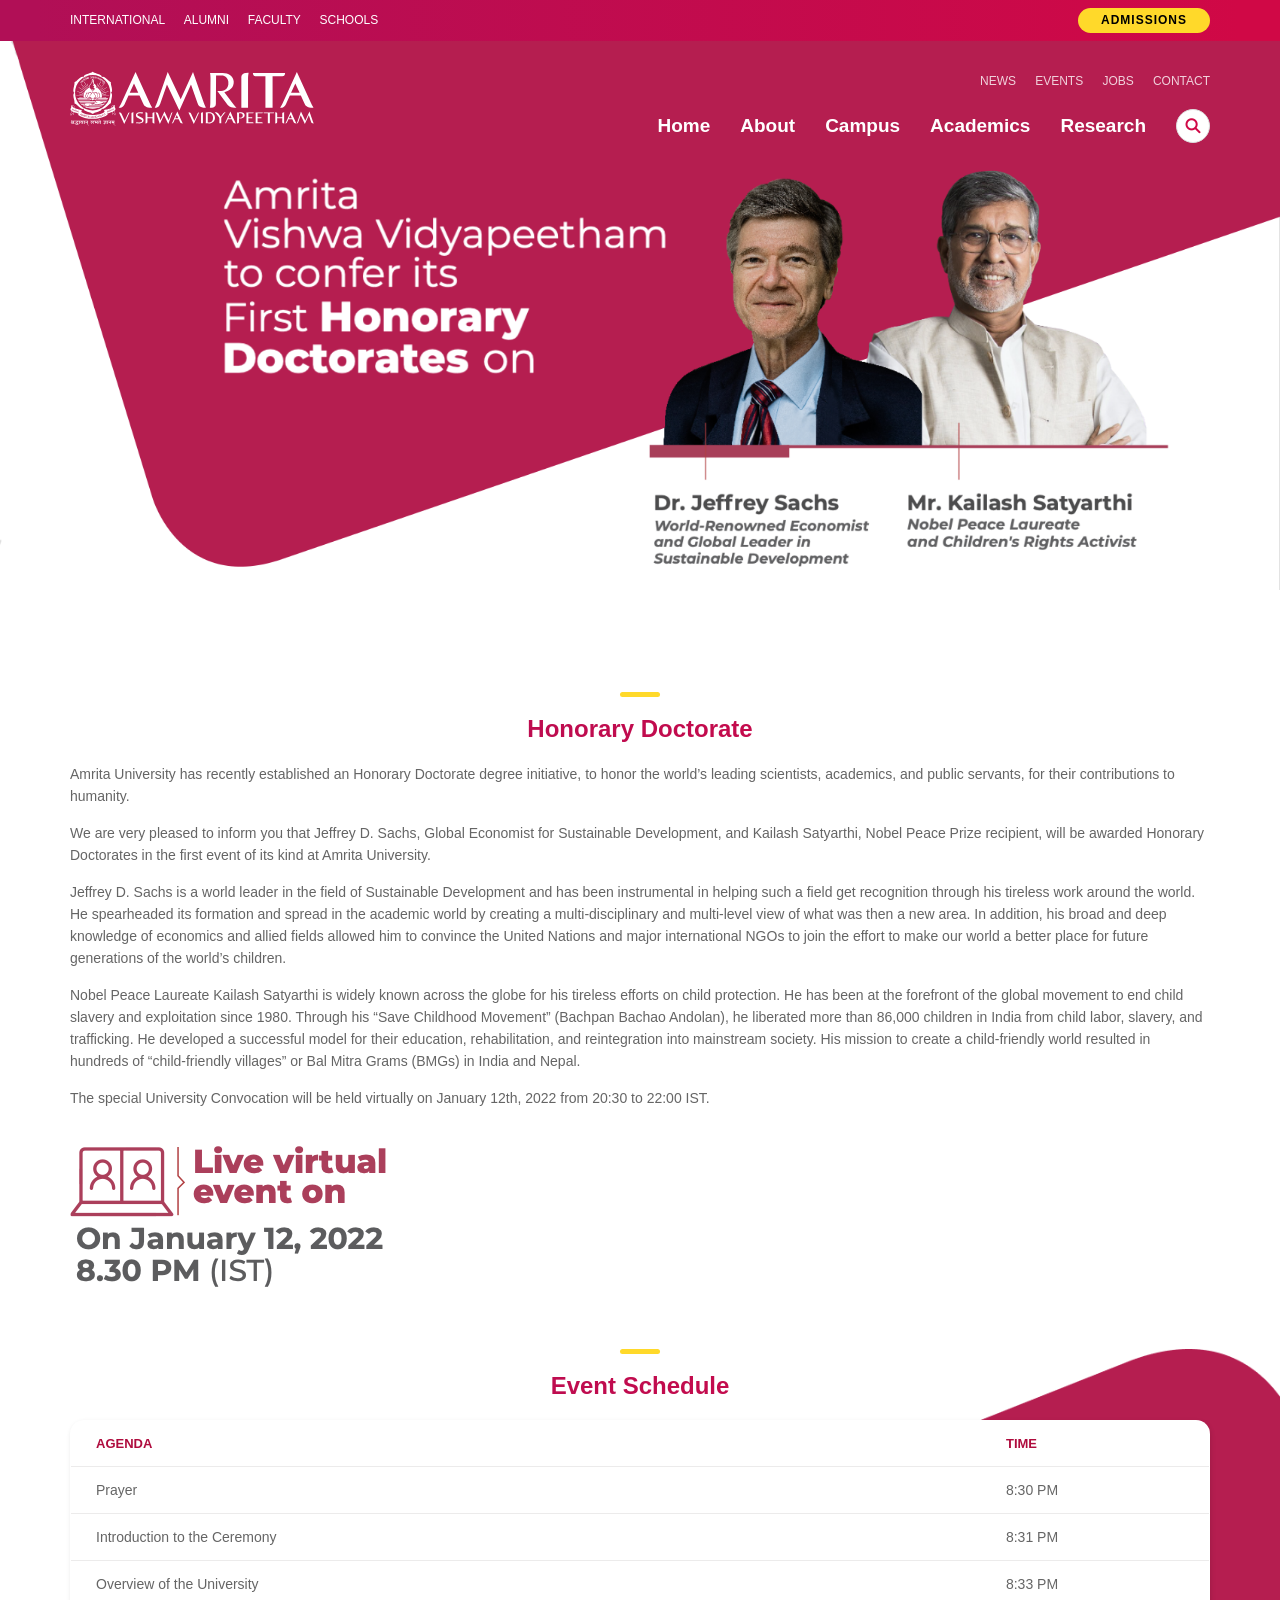
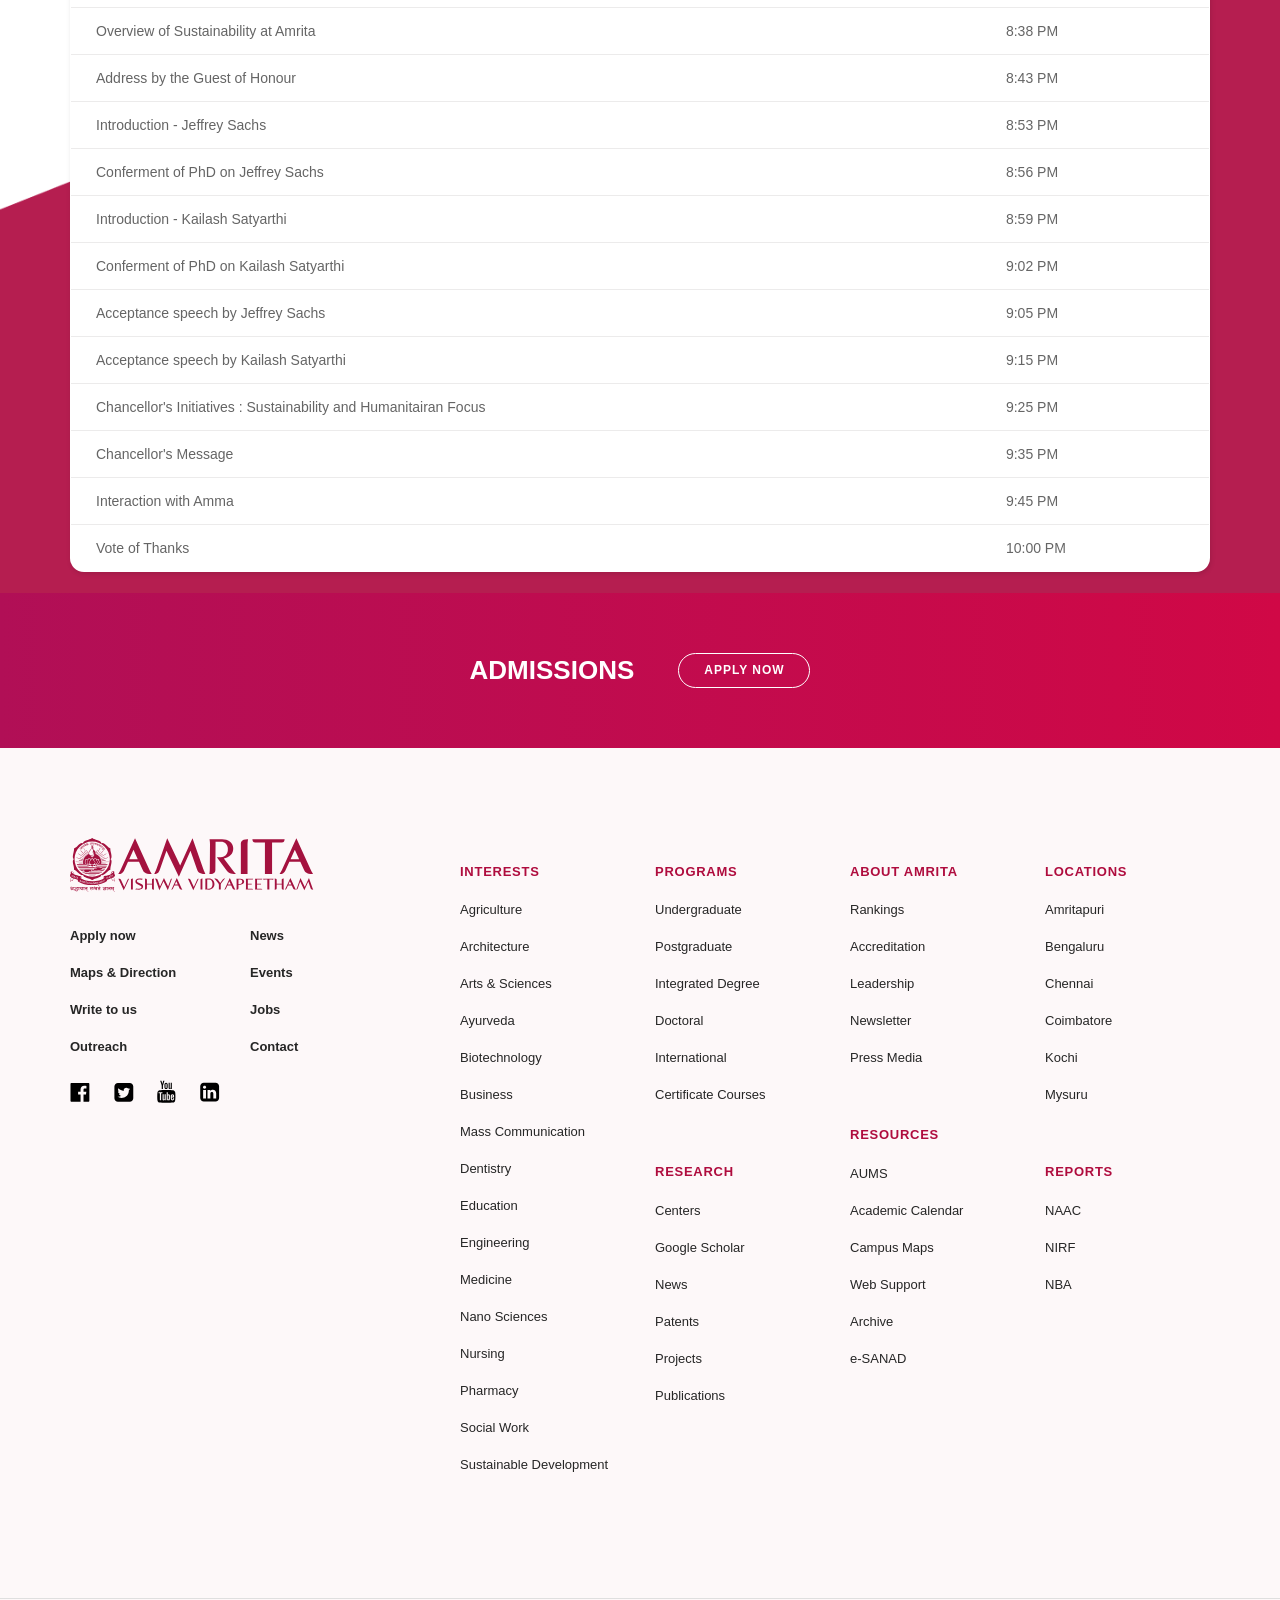
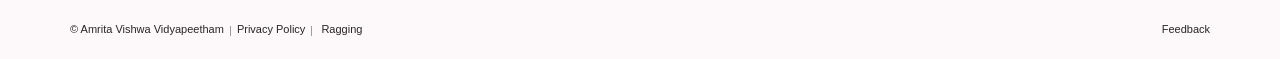
==== commit abe6801e: "final" ====
--- a/index.html
+++ b/index.html
@@ -4547,6 +4547,24 @@
                                     </nav>
                                     <!-- End UberMenu -->
                                 </nav>
+
+                                <style>
+                                    .search-toggler a{
+                                    width: 34px;
+                                    display: block;
+                                    height: 34px;
+                                    background: url('./images/search.png') rgb(255, 255, 255) no-repeat center;
+                                    text-align: center;
+                                    line-height: 34px;
+                                    outline: 0;
+                                    border-radius: 50%;
+                                    font-size: 0;
+                                    border: 1px solid #ddd;
+                                }
+
+
+                                </style>
+                                
                                 <div class="search-form-wrap">
                                     <div class="search-toggler">
                                         <a href="javascript:void(0);" id="srch-btn">search</a>
@@ -4622,7 +4640,7 @@
             </div>
         </header>
         <div class="banner-object inner-banner">
-            <img src="./images/Group-1.svg" alt="Amrita">
+            <img src="./images/banner.png" alt="Amrita">
         </div>
         <!-- <div class="banner-texts inner-banner-text">
 				<div class="container">
@@ -4637,15 +4655,9 @@
     </div>
     <style>
         .banner-section .banner-object:before {
-            content: "";
-            display: block;
-            position: absolute;
-            left: 0;
-            top: 0;
-            width: 100%;
-            height: 100%;
+            
             background: none;
-            z-index: 2;
+           
         }
     </style>
 
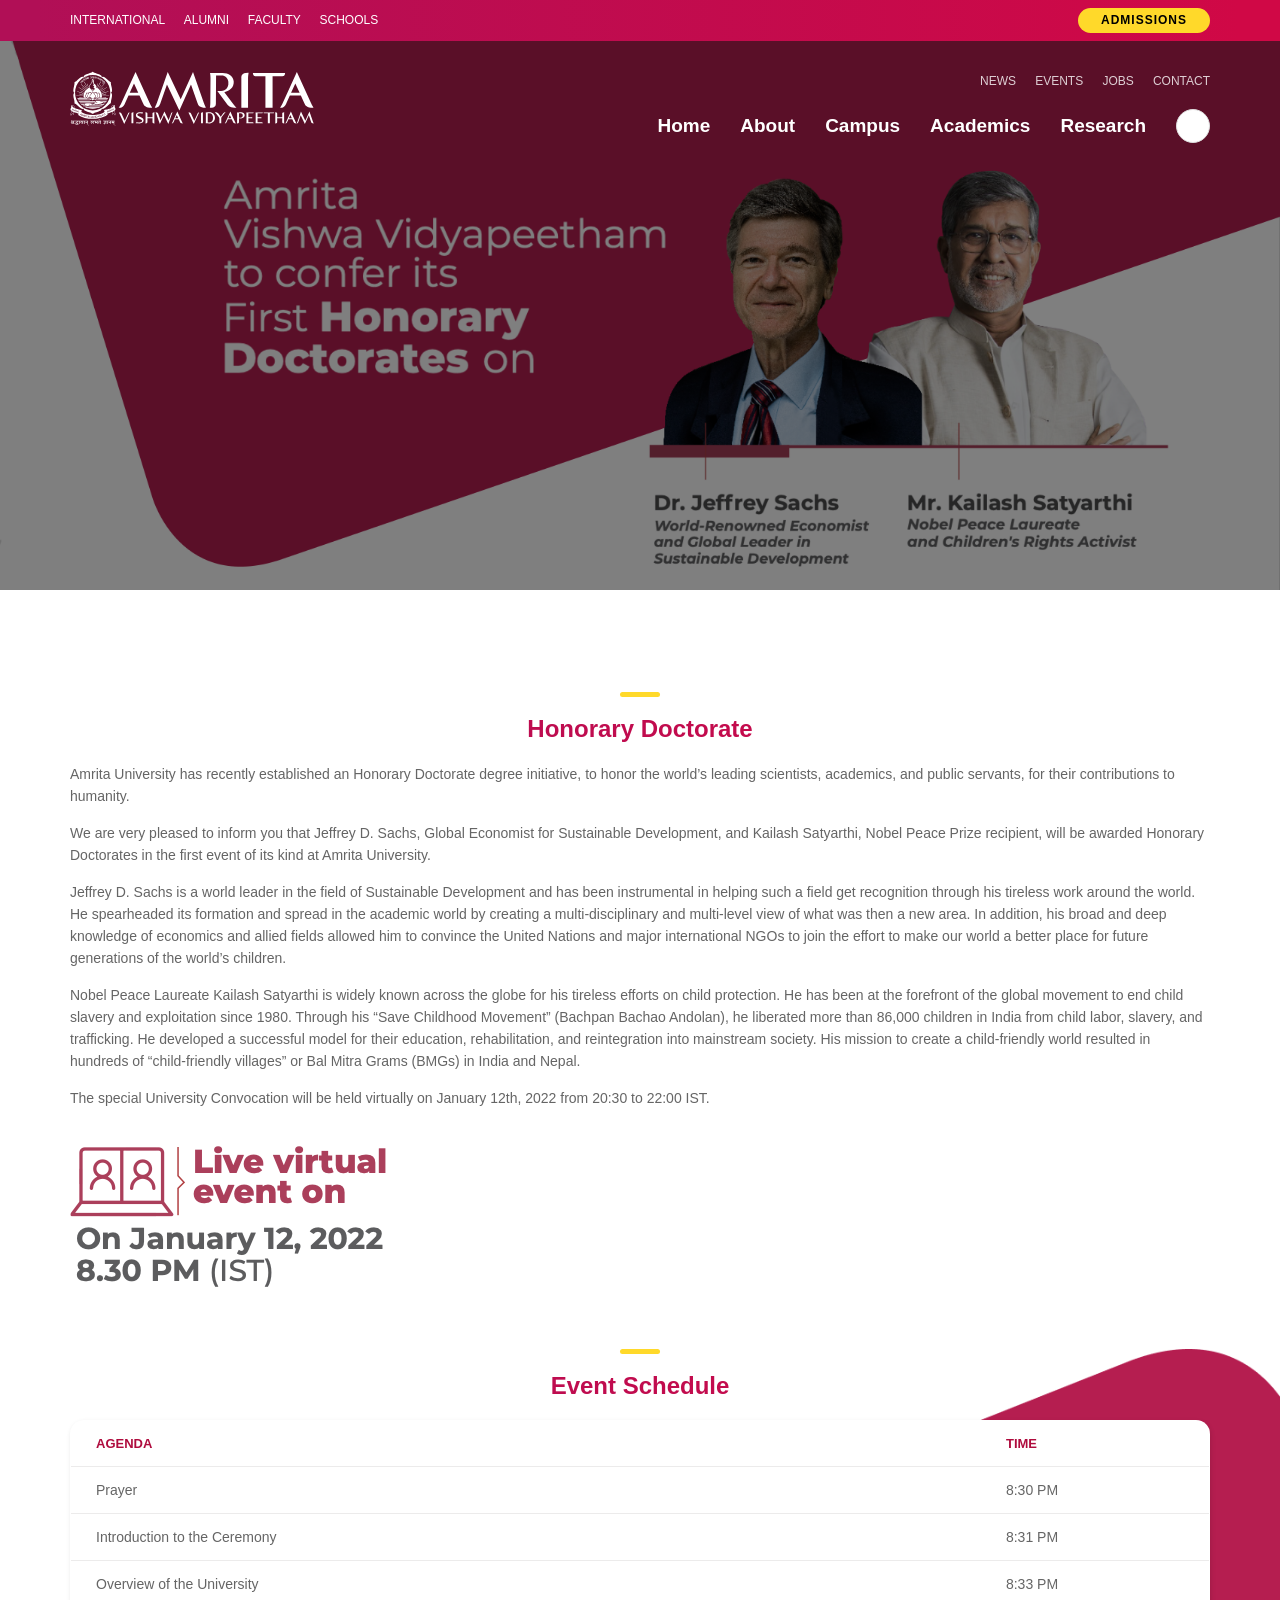
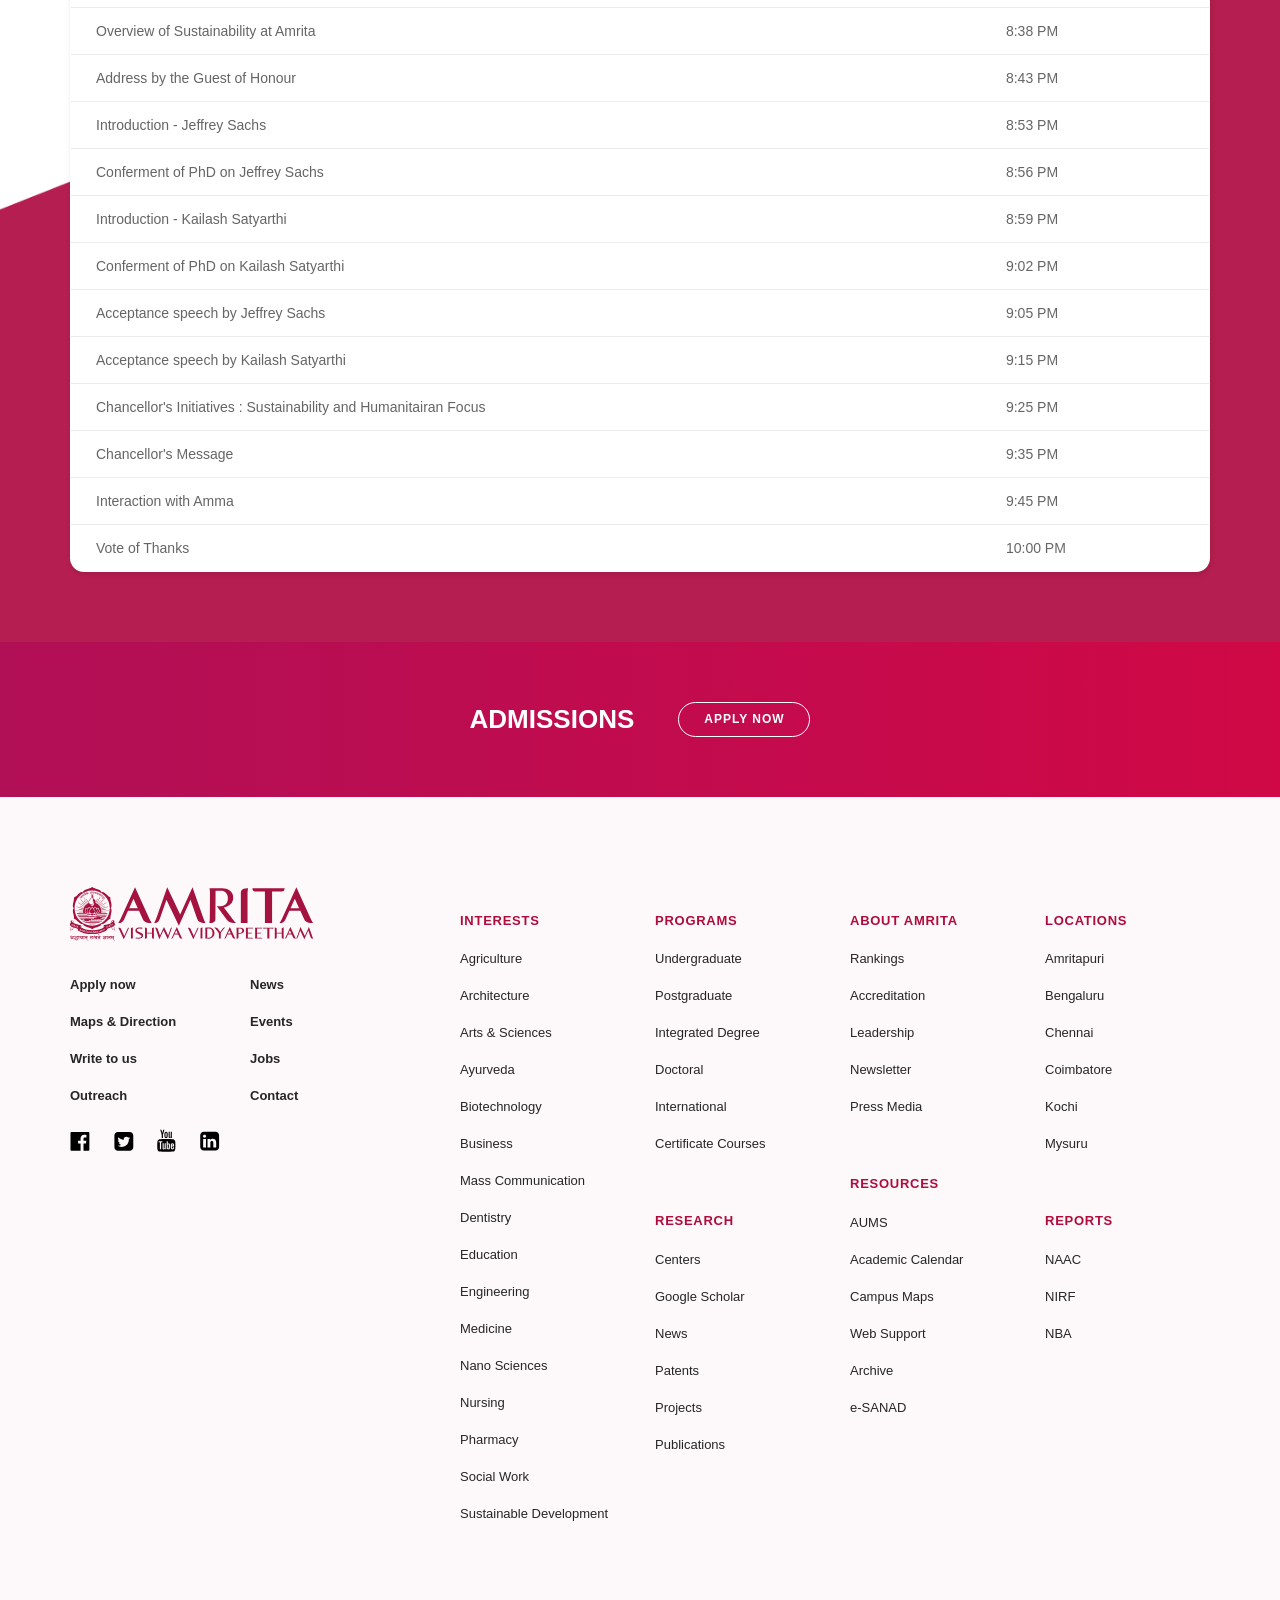
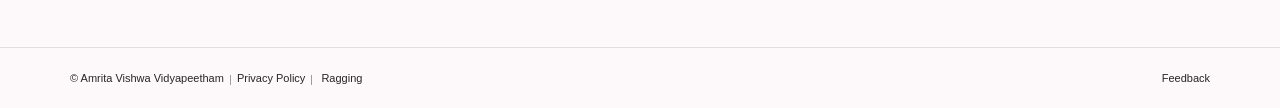
==== commit 7dfe0d8e: "final update" ====
--- a/index.html
+++ b/index.html
@@ -1,5295 +1,1055 @@
 <!DOCTYPE html>
 <!-- saved from url=(0014)about:internet -->
-<html lang="en-US" prefix="og: https://ogp.me/ns#" class="skrollr skrollr-desktop">
-
-<head>
-    <meta http-equiv="Content-Type" content="text/html; charset=UTF-8">
-
-    <meta name="theme-color" content="#cd0947">
-    <meta name="viewport" content="width=device-width, initial-scale=1">
-    <link rel="profile" href="http://gmpg.org/xfn/11">
-    <link rel="pingback" href="https://amrita.edu/xmlrpc.php">
-    <link href="./About Amrita University Management System (AUMS) _ Amrita Vishwa Vidyapeetham_files/css"
-        rel="stylesheet">
-    <!-- <link rel="stylesheet" href="https://ajax.googleapis.com/ajax/libs/jqueryui/1.12.1/themes/smoothness/jquery-ui.css"> -->
-    <link rel="shortcut icon" href="https://amrita.edu/wp-content/uploads/2019/05/amrita-new-favicon.ico">
-
-    <!-- Search Engine Optimization by Rank Math - https://s.rankmath.com/home -->
-    <title>About Amrita University Management System (AUMS) | Amrita Vishwa Vidyapeetham</title>
-    <meta name="description"
-        content="Amrita UMS is a comprehensive and innovative system for effective management of content, learning management services, assessment management services and learning administration services. Amrita UMS practically covers the entire area of operations of the university. Amrita UMS is a fully integrated, highly configurable, platform independent university wide Information System">
-    <meta name="robots" content="index, follow, max-snippet:-1, max-video-preview:-1, max-image-preview:large">
-    <link rel="canonical" href="https://amrita.edu/about/">
-    <meta property="og:locale" content="en_US">
-    <meta property="og:type" content="article">
-    <meta property="og:title" content="About Amrita University Management System (AUMS) | Amrita Vishwa Vidyapeetham">
-    <meta property="og:description"
-        content="Amrita UMS is a comprehensive and innovative system for effective management of content, learning management services, assessment management services and learning administration services. Amrita UMS practically covers the entire area of operations of the university. Amrita UMS is a fully integrated, highly configurable, platform independent university wide Information System">
-    <meta property="og:url" content="https://amrita.edu/about/">
-    <meta property="og:site_name" content="Amrita Vishwa Vidyapeetham">
-    <meta property="og:updated_time" content="2021-12-08T19:49:37+05:30">
-    <meta name="twitter:card" content="summary_large_image">
-    <meta name="twitter:title" content="About Amrita University Management System (AUMS) | Amrita Vishwa Vidyapeetham">
-    <meta name="twitter:description"
-        content="Amrita UMS is a comprehensive and innovative system for effective management of content, learning management services, assessment management services and learning administration services. Amrita UMS practically covers the entire area of operations of the university. Amrita UMS is a fully integrated, highly configurable, platform independent university wide Information System">
-    <meta name="twitter:label1" content="Time to read">
-    <meta name="twitter:data1" content="Less than a minute">
-    <script type="text/javascript" id="www-widgetapi-script"
-        src="./About Amrita University Management System (AUMS) _ Amrita Vishwa Vidyapeetham_files/www-widgetapi.js.download"
-        async=""></script>
-    <script type="text/javascript" async=""
-        src="./About Amrita University Management System (AUMS) _ Amrita Vishwa Vidyapeetham_files/linkid.js.download"></script>
-    <script type="text/javascript" async=""
-        src="./About Amrita University Management System (AUMS) _ Amrita Vishwa Vidyapeetham_files/analytics.js.download"></script>
-    <script
-        src="./About Amrita University Management System (AUMS) _ Amrita Vishwa Vidyapeetham_files/iframe_api"></script>
-    <script type="text/javascript" async=""
-        src="./About Amrita University Management System (AUMS) _ Amrita Vishwa Vidyapeetham_files/analytics.js.download"></script>
-    <script async=""
-        src="./About Amrita University Management System (AUMS) _ Amrita Vishwa Vidyapeetham_files/gtm.js.download"></script>
-    <script type="application/ld+json"
-        class="rank-math-schema">{"@context":"https://schema.org","@graph":[{"@type":["EducationalOrganization","Organization"],"@id":"https://amrita.edu/#organization","name":"Amrita Vishwa Vidyapeetham","url":"https://amrita.edu"},{"@type":"WebSite","@id":"https://amrita.edu/#website","url":"https://amrita.edu","name":"Amrita Vishwa Vidyapeetham","publisher":{"@id":"https://amrita.edu/#organization"},"inLanguage":"en-US"},{"@type":"Person","@id":"https://amrita.edu/author/manhardas/","name":"Manhar Das","url":"https://amrita.edu/author/manhardas/","image":{"@type":"ImageObject","@id":"https://secure.gravatar.com/avatar/95c3fbc440896f783a49f41b01181f2c?s=96&amp;d=mm&amp;r=g","url":"https://secure.gravatar.com/avatar/95c3fbc440896f783a49f41b01181f2c?s=96&amp;d=mm&amp;r=g","caption":"Manhar Das","inLanguage":"en-US"},"worksFor":{"@id":"https://amrita.edu/#organization"}},{"@type":"WebPage","@id":"https://amrita.edu/about/#webpage","url":"https://amrita.edu/about/","name":"About Amrita University Management System (AUMS) | Amrita Vishwa Vidyapeetham","datePublished":"2019-05-28T07:26:24+05:30","dateModified":"2021-12-08T19:49:37+05:30","author":{"@id":"https://amrita.edu/author/manhardas/"},"isPartOf":{"@id":"https://amrita.edu/#website"},"inLanguage":"en-US"},{"@type":"Article","headline":"About Amrita University Management System (AUMS) | Amrita Vishwa Vidyapeetham","datePublished":"2019-05-28T07:26:24+05:30","dateModified":"2021-12-08T19:49:37+05:30","author":{"@id":"https://amrita.edu/author/manhardas/"},"publisher":{"@id":"https://amrita.edu/#organization"},"description":"Amrita UMS is a comprehensive and innovative system for effective management of content, learning management services, assessment management services and learning administration services. Amrita UMS practically covers the entire area of operations of the university. Amrita UMS is a fully integrated, highly configurable, platform independent university wide Information System","name":"About Amrita University Management System (AUMS) | Amrita Vishwa Vidyapeetham","@id":"https://amrita.edu/about/#richSnippet","isPartOf":{"@id":"https://amrita.edu/about/#webpage"},"inLanguage":"en-US","mainEntityOfPage":{"@id":"https://amrita.edu/about/#webpage"}}]}</script>
-    <!-- /Rank Math WordPress SEO plugin -->
-
-    <link rel="dns-prefetch" href="https://s.w.org/">
-    <link rel="alternate" type="application/rss+xml" title="Amrita Vishwa Vidyapeetham » Feed"
-        href="https://amrita.edu/feed/">
-    <link rel="alternate" type="application/rss+xml" title="Amrita Vishwa Vidyapeetham » Comments Feed"
-        href="https://amrita.edu/comments/feed/">
-    <link rel="stylesheet" id="ai1ec_style-css"
-        href="./About Amrita University Management System (AUMS) _ Amrita Vishwa Vidyapeetham_files/ai1ec_parsed_css.css"
-        media="all">
-    <link rel="stylesheet" id="wp-block-library-css"
-        href="./About Amrita University Management System (AUMS) _ Amrita Vishwa Vidyapeetham_files/style.min.css"
-        media="all">
-    <link rel="stylesheet" id="contact-form-7-css"
-        href="./About Amrita University Management System (AUMS) _ Amrita Vishwa Vidyapeetham_files/styles.css"
-        media="all">
-    <style id="contact-form-7-inline-css" type="text/css">
-        .wpcf7 .wpcf7-recaptcha iframe {
-            margin-bottom: 0;
-        }
-
-        .wpcf7 .wpcf7-recaptcha[data-align="center"]>div {
-            margin: 0 auto;
-        }
-
-        .wpcf7 .wpcf7-recaptcha[data-align="right"]>div {
-            margin: 0 0 0 auto;
-        }
-    </style>
-    <link rel="stylesheet" id="theme-style-css"
-        href="./About Amrita University Management System (AUMS) _ Amrita Vishwa Vidyapeetham_files/style.css"
-        media="all">
-    <link rel="stylesheet" id="ubermenu-css"
-        href="./About Amrita University Management System (AUMS) _ Amrita Vishwa Vidyapeetham_files/ubermenu.min.css"
-        media="all">
-    <link rel="stylesheet" id="ubermenu-minimal-css"
-        href="./About Amrita University Management System (AUMS) _ Amrita Vishwa Vidyapeetham_files/minimal.css"
-        media="all">
-    <script
-        src="./About Amrita University Management System (AUMS) _ Amrita Vishwa Vidyapeetham_files/jquery-2.1.1.min.js.download"
-        id="jquery-js"></script>
-    <script
-        src="./About Amrita University Management System (AUMS) _ Amrita Vishwa Vidyapeetham_files/js.cookie.js.download"
-        id="js.cookie-js"></script>
-    <script type="text/javascript" id="handl-utm-grabber-js-extra">
-        /* <![CDATA[ */
-        var handl_utm = [];
+<html lang="en-US" prefix="og: https://ogp.me/ns#" class="skrollr skrollr-desktop"><head><meta http-equiv="Content-Type" content="text/html; charset=UTF-8">
+	
+	<meta name="theme-color" content="#cd0947">
+	<meta name="viewport" content="width=device-width, initial-scale=1">
+	<link rel="profile" href="http://gmpg.org/xfn/11">
+	<link rel="pingback" href="https://amrita.edu/xmlrpc.php">
+	<link href="./About Amrita University Management System (AUMS) _ Amrita Vishwa Vidyapeetham_files/css" rel="stylesheet">
+	<!-- <link rel="stylesheet" href="https://ajax.googleapis.com/ajax/libs/jqueryui/1.12.1/themes/smoothness/jquery-ui.css"> -->
+			<link rel="shortcut icon" href="https://amrita.edu/wp-content/uploads/2019/05/amrita-new-favicon.ico">
+		
+<!-- Search Engine Optimization by Rank Math - https://s.rankmath.com/home -->
+<title>About Amrita University Management System (AUMS) | Amrita Vishwa Vidyapeetham</title>
+<meta name="description" content="Amrita UMS is a comprehensive and innovative system for effective management of content, learning management services, assessment management services and learning administration services. Amrita UMS practically covers the entire area of operations of the university. Amrita UMS is a fully integrated, highly configurable, platform independent university wide Information System">
+<meta name="robots" content="index, follow, max-snippet:-1, max-video-preview:-1, max-image-preview:large">
+<link rel="canonical" href="https://amrita.edu/about/">
+<meta property="og:locale" content="en_US">
+<meta property="og:type" content="article">
+<meta property="og:title" content="About Amrita University Management System (AUMS) | Amrita Vishwa Vidyapeetham">
+<meta property="og:description" content="Amrita UMS is a comprehensive and innovative system for effective management of content, learning management services, assessment management services and learning administration services. Amrita UMS practically covers the entire area of operations of the university. Amrita UMS is a fully integrated, highly configurable, platform independent university wide Information System">
+<meta property="og:url" content="https://amrita.edu/about/">
+<meta property="og:site_name" content="Amrita Vishwa Vidyapeetham">
+<meta property="og:updated_time" content="2021-12-08T19:49:37+05:30">
+<meta name="twitter:card" content="summary_large_image">
+<meta name="twitter:title" content="About Amrita University Management System (AUMS) | Amrita Vishwa Vidyapeetham">
+<meta name="twitter:description" content="Amrita UMS is a comprehensive and innovative system for effective management of content, learning management services, assessment management services and learning administration services. Amrita UMS practically covers the entire area of operations of the university. Amrita UMS is a fully integrated, highly configurable, platform independent university wide Information System">
+<meta name="twitter:label1" content="Time to read">
+<meta name="twitter:data1" content="Less than a minute">
+<script type="text/javascript" async="" src="./About Amrita University Management System (AUMS) _ Amrita Vishwa Vidyapeetham_files/linkid.js.download"></script><script type="text/javascript" async="" src="./About Amrita University Management System (AUMS) _ Amrita Vishwa Vidyapeetham_files/analytics.js.download"></script><script type="text/javascript" id="www-widgetapi-script" src="./About Amrita University Management System (AUMS) _ Amrita Vishwa Vidyapeetham_files/www-widgetapi.js.download" async=""></script><script type="text/javascript" async="" src="./About Amrita University Management System (AUMS) _ Amrita Vishwa Vidyapeetham_files/analytics.js.download"></script><script async="" src="./About Amrita University Management System (AUMS) _ Amrita Vishwa Vidyapeetham_files/gtm.js.download"></script><script src="./About Amrita University Management System (AUMS) _ Amrita Vishwa Vidyapeetham_files/iframe_api"></script><script type="application/ld+json" class="rank-math-schema">{"@context":"https://schema.org","@graph":[{"@type":["EducationalOrganization","Organization"],"@id":"https://amrita.edu/#organization","name":"Amrita Vishwa Vidyapeetham","url":"https://amrita.edu"},{"@type":"WebSite","@id":"https://amrita.edu/#website","url":"https://amrita.edu","name":"Amrita Vishwa Vidyapeetham","publisher":{"@id":"https://amrita.edu/#organization"},"inLanguage":"en-US"},{"@type":"Person","@id":"https://amrita.edu/author/manhardas/","name":"Manhar Das","url":"https://amrita.edu/author/manhardas/","image":{"@type":"ImageObject","@id":"https://secure.gravatar.com/avatar/95c3fbc440896f783a49f41b01181f2c?s=96&amp;d=mm&amp;r=g","url":"https://secure.gravatar.com/avatar/95c3fbc440896f783a49f41b01181f2c?s=96&amp;d=mm&amp;r=g","caption":"Manhar Das","inLanguage":"en-US"},"worksFor":{"@id":"https://amrita.edu/#organization"}},{"@type":"WebPage","@id":"https://amrita.edu/about/#webpage","url":"https://amrita.edu/about/","name":"About Amrita University Management System (AUMS) | Amrita Vishwa Vidyapeetham","datePublished":"2019-05-28T07:26:24+05:30","dateModified":"2021-12-08T19:49:37+05:30","author":{"@id":"https://amrita.edu/author/manhardas/"},"isPartOf":{"@id":"https://amrita.edu/#website"},"inLanguage":"en-US"},{"@type":"Article","headline":"About Amrita University Management System (AUMS) | Amrita Vishwa Vidyapeetham","datePublished":"2019-05-28T07:26:24+05:30","dateModified":"2021-12-08T19:49:37+05:30","author":{"@id":"https://amrita.edu/author/manhardas/"},"publisher":{"@id":"https://amrita.edu/#organization"},"description":"Amrita UMS is a comprehensive and innovative system for effective management of content, learning management services, assessment management services and learning administration services. Amrita UMS practically covers the entire area of operations of the university. Amrita UMS is a fully integrated, highly configurable, platform independent university wide Information System","name":"About Amrita University Management System (AUMS) | Amrita Vishwa Vidyapeetham","@id":"https://amrita.edu/about/#richSnippet","isPartOf":{"@id":"https://amrita.edu/about/#webpage"},"inLanguage":"en-US","mainEntityOfPage":{"@id":"https://amrita.edu/about/#webpage"}}]}</script>
+<!-- /Rank Math WordPress SEO plugin -->
+
+<link rel="dns-prefetch" href="https://s.w.org/">
+<link rel="alternate" type="application/rss+xml" title="Amrita Vishwa Vidyapeetham » Feed" href="https://amrita.edu/feed/">
+<link rel="alternate" type="application/rss+xml" title="Amrita Vishwa Vidyapeetham » Comments Feed" href="https://amrita.edu/comments/feed/">
+<link rel="stylesheet" id="ai1ec_style-css" href="./About Amrita University Management System (AUMS) _ Amrita Vishwa Vidyapeetham_files/ai1ec_parsed_css.css" media="all">
+<link rel="stylesheet" id="wp-block-library-css" href="./About Amrita University Management System (AUMS) _ Amrita Vishwa Vidyapeetham_files/style.min.css" media="all">
+<link rel="stylesheet" id="contact-form-7-css" href="./About Amrita University Management System (AUMS) _ Amrita Vishwa Vidyapeetham_files/styles.css" media="all">
+<style id="contact-form-7-inline-css" type="text/css">
+.wpcf7 .wpcf7-recaptcha iframe {margin-bottom: 0;}.wpcf7 .wpcf7-recaptcha[data-align="center"] > div {margin: 0 auto;}.wpcf7 .wpcf7-recaptcha[data-align="right"] > div {margin: 0 0 0 auto;}
+</style>
+<link rel="stylesheet" id="theme-style-css" href="./About Amrita University Management System (AUMS) _ Amrita Vishwa Vidyapeetham_files/style.css" media="all">
+<link rel="stylesheet" id="ubermenu-css" href="./About Amrita University Management System (AUMS) _ Amrita Vishwa Vidyapeetham_files/ubermenu.min.css" media="all">
+<link rel="stylesheet" id="ubermenu-minimal-css" href="./About Amrita University Management System (AUMS) _ Amrita Vishwa Vidyapeetham_files/minimal.css" media="all">
+<script src="./About Amrita University Management System (AUMS) _ Amrita Vishwa Vidyapeetham_files/jquery-2.1.1.min.js.download" id="jquery-js"></script>
+<script src="./About Amrita University Management System (AUMS) _ Amrita Vishwa Vidyapeetham_files/js.cookie.js.download" id="js.cookie-js"></script>
+<script type="text/javascript" id="handl-utm-grabber-js-extra">
+/* <![CDATA[ */
+var handl_utm = [];
 /* ]]> */
-    </script>
-    <script
-        src="./About Amrita University Management System (AUMS) _ Amrita Vishwa Vidyapeetham_files/handl-utm-grabber.js.download"
-        id="handl-utm-grabber-js"></script>
-    <script
-        src="./About Amrita University Management System (AUMS) _ Amrita Vishwa Vidyapeetham_files/jquery-migrate-1.1.0.min.js.download"
-        id="jquery-migrate-js"></script>
-    <script
-        src="./About Amrita University Management System (AUMS) _ Amrita Vishwa Vidyapeetham_files/instafeed.js.download"
-        id="instafeed-js"></script>
-    <link rel="https://api.w.org/" href="https://amrita.edu/wp-json/">
-    <link rel="alternate" type="application/json" href="https://amrita.edu/wp-json/wp/v2/pages/72">
-    <link rel="EditURI" type="application/rsd+xml" title="RSD" href="https://amrita.edu/xmlrpc.php?rsd">
-    <link rel="wlwmanifest" type="application/wlwmanifest+xml" href="https://amrita.edu/wp-includes/wlwmanifest.xml">
-
-    <link rel="shortlink" href="https://amrita.edu/?p=72">
-    <style id="ubermenu-custom-generated-css">
-        /** Font Awesome 4 Compatibility **/
-        .fa {
-            font-style: normal;
-            font-variant: normal;
-            font-weight: normal;
-            font-family: FontAwesome;
-        }
-
-        /** UberMenu Responsive Styles (Breakpoint Setting) **/
-        @media screen and (min-width: 768px) {
-            .ubermenu {
-                display: block !important;
-            }
-
-            .ubermenu-responsive .ubermenu-item.ubermenu-hide-desktop {
-                display: none !important;
-            }
-
-            .ubermenu-responsive.ubermenu-retractors-responsive .ubermenu-retractor-mobile {
-                display: none;
-            }
-
-            /* Force current submenu always open but below others */
-            .ubermenu-force-current-submenu .ubermenu-item-level-0.ubermenu-current-menu-item>.ubermenu-submenu-drop,
-            .ubermenu-force-current-submenu .ubermenu-item-level-0.ubermenu-current-menu-ancestor>.ubermenu-submenu-drop {
-                display: block !important;
-                opacity: 1 !important;
-                visibility: visible !important;
-                margin: 0 !important;
-                top: auto !important;
-                height: auto;
-                z-index: 19;
-            }
-
-            /* Invert Horizontal menu to make subs go up */
-            .ubermenu-invert.ubermenu-horizontal .ubermenu-item-level-0>.ubermenu-submenu-drop {
-                top: auto;
-                bottom: 100%;
-            }
-
-            .ubermenu-invert.ubermenu-horizontal.ubermenu-sub-indicators .ubermenu-item-level-0.ubermenu-has-submenu-drop>.ubermenu-target>.ubermenu-sub-indicator {
-                transform: rotate(180deg);
-            }
-
-            /* Make second level flyouts fly up */
-            .ubermenu-invert.ubermenu-horizontal .ubermenu-submenu .ubermenu-item.ubermenu-active>.ubermenu-submenu-type-flyout {
-                top: auto;
-                bottom: 0;
-            }
-
-            /* Clip the submenus properly when inverted */
-            .ubermenu-invert.ubermenu-horizontal .ubermenu-item-level-0>.ubermenu-submenu-drop {
-                clip: rect(-5000px, 5000px, auto, -5000px);
-            }
-
-            /* Invert Vertical menu to make subs go left */
-            .ubermenu-invert.ubermenu-vertical .ubermenu-item-level-0>.ubermenu-submenu-drop {
-                right: 100%;
-                left: auto;
-            }
-
-            .ubermenu-invert.ubermenu-vertical.ubermenu-sub-indicators .ubermenu-item-level-0.ubermenu-item-has-children>.ubermenu-target>.ubermenu-sub-indicator {
-                right: auto;
-                left: 10px;
-                transform: rotate(90deg);
-            }
-
-            .ubermenu-vertical.ubermenu-invert .ubermenu-item>.ubermenu-submenu-drop {
-                clip: rect(-5000px, 5000px, 5000px, -5000px);
-            }
-
-            /* Vertical Flyout > Flyout */
-            .ubermenu-vertical.ubermenu-invert.ubermenu-sub-indicators .ubermenu-has-submenu-drop>.ubermenu-target {
-                padding-left: 25px;
-            }
-
-            .ubermenu-vertical.ubermenu-invert .ubermenu-item>.ubermenu-target>.ubermenu-sub-indicator {
-                right: auto;
-                left: 10px;
-                transform: rotate(90deg);
-            }
-
-            .ubermenu-vertical.ubermenu-invert .ubermenu-item>.ubermenu-submenu-drop.ubermenu-submenu-type-flyout,
-            .ubermenu-vertical.ubermenu-invert .ubermenu-submenu-type-flyout>.ubermenu-item>.ubermenu-submenu-drop {
-                right: 100%;
-                left: auto;
-            }
-
-            .ubermenu-responsive-toggle {
-                display: none;
-            }
-        }
-
-        @media screen and (max-width: 767px) {
-
-            .ubermenu-responsive-toggle,
-            .ubermenu-sticky-toggle-wrapper {
-                display: block;
-            }
-
-            .ubermenu-responsive {
-                width: 100%;
-                max-height: 500px;
-                visibility: visible;
-                overflow: visible;
-                -webkit-transition: max-height 1s ease-in;
-                transition: max-height .3s ease-in;
-            }
-
-            .ubermenu-responsive.ubermenu-items-align-center {
-                text-align: left;
-            }
-
-            .ubermenu-responsive.ubermenu {
-                margin: 0;
-            }
-
-            .ubermenu-responsive.ubermenu .ubermenu-nav {
-                display: block;
-            }
-
-            .ubermenu-responsive.ubermenu-responsive-nocollapse,
-            .ubermenu-repsonsive.ubermenu-no-transitions {
-                display: block;
-                max-height: none;
-            }
-
-            .ubermenu-responsive.ubermenu-responsive-collapse {
-                max-height: none;
-                visibility: visible;
-                overflow: visible;
-            }
-
-            .ubermenu-responsive.ubermenu-responsive-collapse {
-                max-height: 0;
-                overflow: hidden !important;
-                visibility: hidden;
-            }
-
-            .ubermenu-responsive.ubermenu-in-transition,
-            .ubermenu-responsive.ubermenu-in-transition .ubermenu-nav {
-                overflow: hidden !important;
-                visibility: visible;
-            }
-
-            .ubermenu-responsive.ubermenu-responsive-collapse:not(.ubermenu-in-transition) {
-                border-top-width: 0;
-                border-bottom-width: 0;
-            }
-
-            .ubermenu-responsive.ubermenu-responsive-collapse .ubermenu-item .ubermenu-submenu {
-                display: none;
-            }
-
-            .ubermenu-responsive .ubermenu-item-level-0 {
-                width: 50%;
-            }
-
-            .ubermenu-responsive.ubermenu-responsive-single-column .ubermenu-item-level-0 {
-                float: none;
-                clear: both;
-                width: 100%;
-            }
-
-            .ubermenu-responsive .ubermenu-item.ubermenu-item-level-0>.ubermenu-target {
-                border: none;
-                box-shadow: none;
-            }
-
-            .ubermenu-responsive .ubermenu-item.ubermenu-has-submenu-flyout {
-                position: static;
-            }
-
-            .ubermenu-responsive.ubermenu-sub-indicators .ubermenu-submenu-type-flyout .ubermenu-has-submenu-drop>.ubermenu-target>.ubermenu-sub-indicator {
-                transform: rotate(0);
-                right: 10px;
-                left: auto;
-            }
-
-            .ubermenu-responsive .ubermenu-nav .ubermenu-item .ubermenu-submenu.ubermenu-submenu-drop {
-                width: 100%;
-                min-width: 100%;
-                max-width: 100%;
-                top: auto;
-                left: 0 !important;
-            }
-
-            .ubermenu-responsive.ubermenu-has-border .ubermenu-nav .ubermenu-item .ubermenu-submenu.ubermenu-submenu-drop {
-                left: -1px !important;
-                /* For borders */
-            }
-
-            .ubermenu-responsive .ubermenu-submenu.ubermenu-submenu-type-mega>.ubermenu-item.ubermenu-column {
-                min-height: 0;
-                border-left: none;
-                float: left;
-                /* override left/center/right content alignment */
-                display: block;
-            }
-
-            .ubermenu-responsive .ubermenu-item.ubermenu-active>.ubermenu-submenu.ubermenu-submenu-type-mega {
-                max-height: none;
-                height: auto;
-                /*prevent overflow scrolling since android is still finicky*/
-                overflow: visible;
-            }
-
-            .ubermenu-responsive.ubermenu-transition-slide .ubermenu-item.ubermenu-in-transition>.ubermenu-submenu-drop {
-                max-height: 1000px;
-                /* because of slide transition */
-            }
-
-            .ubermenu .ubermenu-submenu-type-flyout .ubermenu-submenu-type-mega {
-                min-height: 0;
-            }
-
-            .ubermenu.ubermenu-responsive .ubermenu-column,
-            .ubermenu.ubermenu-responsive .ubermenu-column-auto {
-                min-width: 50%;
-            }
-
-            .ubermenu.ubermenu-responsive .ubermenu-autoclear>.ubermenu-column {
-                clear: none;
-            }
-
-            .ubermenu.ubermenu-responsive .ubermenu-column:nth-of-type(2n+1) {
-                clear: both;
-            }
-
-            .ubermenu.ubermenu-responsive .ubermenu-submenu-retractor-top:not(.ubermenu-submenu-retractor-top-2) .ubermenu-column:nth-of-type(2n+1) {
-                clear: none;
-            }
-
-            .ubermenu.ubermenu-responsive .ubermenu-submenu-retractor-top:not(.ubermenu-submenu-retractor-top-2) .ubermenu-column:nth-of-type(2n+2) {
-                clear: both;
-            }
-
-            .ubermenu-responsive-single-column-subs .ubermenu-submenu .ubermenu-item {
-                float: none;
-                clear: both;
-                width: 100%;
-                min-width: 100%;
-            }
-
-            .ubermenu.ubermenu-responsive .ubermenu-tabs,
-            .ubermenu.ubermenu-responsive .ubermenu-tabs-group,
-            .ubermenu.ubermenu-responsive .ubermenu-tab,
-            .ubermenu.ubermenu-responsive .ubermenu-tab-content-panel {
-                /** TABS SHOULD BE 100%  ACCORDION */
-                width: 100%;
-                min-width: 100%;
-                max-width: 100%;
-                left: 0;
-            }
-
-            .ubermenu.ubermenu-responsive .ubermenu-tabs,
-            .ubermenu.ubermenu-responsive .ubermenu-tab-content-panel {
-                min-height: 0 !important;
-                /* Override Inline Style from JS */
-            }
-
-            .ubermenu.ubermenu-responsive .ubermenu-tabs {
-                z-index: 15;
-            }
-
-            .ubermenu.ubermenu-responsive .ubermenu-tab-content-panel {
-                z-index: 20;
-            }
-
-            /* Tab Layering */
-            .ubermenu-responsive .ubermenu-tab {
-                position: relative;
-            }
-
-            .ubermenu-responsive .ubermenu-tab.ubermenu-active {
-                position: relative;
-                z-index: 20;
-            }
-
-            .ubermenu-responsive .ubermenu-tab>.ubermenu-target {
-                border-width: 0 0 1px 0;
-            }
-
-            .ubermenu-responsive.ubermenu-sub-indicators .ubermenu-tabs>.ubermenu-tabs-group>.ubermenu-tab.ubermenu-has-submenu-drop>.ubermenu-target>.ubermenu-sub-indicator {
-                transform: rotate(0);
-                right: 10px;
-                left: auto;
-            }
-
-            .ubermenu-responsive .ubermenu-tabs>.ubermenu-tabs-group>.ubermenu-tab>.ubermenu-tab-content-panel {
-                top: auto;
-                border-width: 1px;
-            }
-
-            .ubermenu-responsive .ubermenu-tab-layout-bottom>.ubermenu-tabs-group {
-                /*position:relative;*/
-            }
-
-            .ubermenu-reponsive .ubermenu-item-level-0>.ubermenu-submenu-type-stack {
-                /* Top Level Stack Columns */
-                position: relative;
-            }
-
-            .ubermenu-responsive .ubermenu-submenu-type-stack .ubermenu-column,
-            .ubermenu-responsive .ubermenu-submenu-type-stack .ubermenu-column-auto {
-                /* Stack Columns */
-                width: 100%;
-                max-width: 100%;
-            }
-
-            .ubermenu-responsive .ubermenu-item-mini {
-                /* Mini items */
-                min-width: 0;
-                width: auto;
-                float: left;
-                clear: none !important;
-            }
-
-            .ubermenu-responsive .ubermenu-item.ubermenu-item-mini>a.ubermenu-target {
-                padding-left: 20px;
-                padding-right: 20px;
-            }
-
-            .ubermenu-responsive .ubermenu-item.ubermenu-hide-mobile {
-                /* Hiding items */
-                display: none !important;
-            }
-
-            .ubermenu-responsive.ubermenu-hide-bkgs .ubermenu-submenu.ubermenu-submenu-bkg-img {
-                /** Hide Background Images in Submenu */
-                background-image: none;
-            }
-
-            .ubermenu.ubermenu-responsive .ubermenu-item-level-0.ubermenu-item-mini {
-                min-width: 0;
-                width: auto;
-            }
-
-            .ubermenu-vertical .ubermenu-item.ubermenu-item-level-0 {
-                width: 100%;
-            }
-
-            .ubermenu-vertical.ubermenu-sub-indicators .ubermenu-item-level-0.ubermenu-item-has-children>.ubermenu-target>.ubermenu-sub-indicator {
-                right: 10px;
-                left: auto;
-                transform: rotate(0);
-            }
-
-            .ubermenu-vertical .ubermenu-item.ubermenu-item-level-0.ubermenu-relative.ubermenu-active>.ubermenu-submenu-drop.ubermenu-submenu-align-vertical_parent_item {
-                top: auto;
-            }
-
-            .ubermenu.ubermenu-responsive .ubermenu-tabs {
-                position: static;
-            }
-
-            /* Tabs on Mobile with mouse (but not click) - leave space to hover off */
-            .ubermenu:not(.ubermenu-is-mobile):not(.ubermenu-submenu-indicator-closes) .ubermenu-submenu .ubermenu-tab[data-ubermenu-trigger="mouseover"] .ubermenu-tab-content-panel,
-            .ubermenu:not(.ubermenu-is-mobile):not(.ubermenu-submenu-indicator-closes) .ubermenu-submenu .ubermenu-tab[data-ubermenu-trigger="hover_intent"] .ubermenu-tab-content-panel {
-                margin-left: 6%;
-                width: 94%;
-                min-width: 94%;
-            }
-
-            /* Sub indicator close visibility */
-            .ubermenu.ubermenu-submenu-indicator-closes .ubermenu-active>.ubermenu-target>.ubermenu-sub-indicator-close {
-                display: block;
-            }
-
-            .ubermenu.ubermenu-submenu-indicator-closes .ubermenu-active>.ubermenu-target>.ubermenu-sub-indicator {
-                display: none;
-            }
-
-            .ubermenu-responsive-toggle {
-                display: block;
-            }
-        }
-
-        @media screen and (max-width: 480px) {
-            .ubermenu.ubermenu-responsive .ubermenu-item-level-0 {
-                width: 100%;
-            }
-
-            .ubermenu.ubermenu-responsive .ubermenu-column,
-            .ubermenu.ubermenu-responsive .ubermenu-column-auto {
-                min-width: 100%;
-            }
-
-            .ubermenu .ubermenu-autocolumn:not(:first-child),
-            .ubermenu .ubermenu-autocolumn:not(:first-child) .ubermenu-submenu-type-stack {
-                padding-top: 0;
-            }
-
-            .ubermenu .ubermenu-autocolumn:not(:last-child),
-            .ubermenu .ubermenu-autocolumn:not(:last-child) .ubermenu-submenu-type-stack {
-                padding-bottom: 0;
-            }
-
-            .ubermenu .ubermenu-autocolumn>.ubermenu-submenu-type-stack>.ubermenu-item-normal:first-child {
-                margin-top: 0;
-            }
-        }
-
-
-        /** UberMenu Custom Menu Styles (Customizer) **/
-        /* main */
-        .ubermenu-main .ubermenu-item .ubermenu-submenu-drop {
-            -webkit-transition-duration: .5s;
-            -ms-transition-duration: .5s;
-            transition-duration: .5s;
-        }
-
-        .ubermenu.ubermenu-main {
-            background: none;
-            border: none;
-            box-shadow: none;
-        }
-
-        .ubermenu.ubermenu-main .ubermenu-item-level-0>.ubermenu-target {
-            border: none;
-            box-shadow: none;
-        }
-
-        .ubermenu.ubermenu-main.ubermenu-horizontal .ubermenu-submenu-drop.ubermenu-submenu-align-left_edge_bar,
-        .ubermenu.ubermenu-main.ubermenu-horizontal .ubermenu-submenu-drop.ubermenu-submenu-align-full_width {
-            left: 0;
-        }
-
-        .ubermenu.ubermenu-main.ubermenu-horizontal .ubermenu-item-level-0.ubermenu-active>.ubermenu-submenu-drop,
-        .ubermenu.ubermenu-main.ubermenu-horizontal:not(.ubermenu-transition-shift) .ubermenu-item-level-0>.ubermenu-submenu-drop {
-            margin-top: 0;
-        }
-
-        .ubermenu-main .ubermenu-item-level-0>.ubermenu-target {
-            font-size: 19px;
-            text-transform: capitalize;
-            color: #ffffff;
-            border-left: 1px solid #FFD92A;
-        }
-
-        .ubermenu-main .ubermenu-item-level-0>.ubermenu-target,
-        .ubermenu-main .ubermenu-item-level-0>.ubermenu-target.ubermenu-item-notext>.ubermenu-icon {
-            line-height: 23px;
-        }
-
-        .ubermenu-main .ubermenu-nav .ubermenu-item.ubermenu-item-level-0>.ubermenu-target {
-            font-weight: 600;
-        }
-
-        .ubermenu.ubermenu-main .ubermenu-item-level-0:hover>.ubermenu-target,
-        .ubermenu-main .ubermenu-item-level-0.ubermenu-active>.ubermenu-target {
-            color: #ffffff;
-        }
-
-        .ubermenu-main .ubermenu-item-level-0.ubermenu-current-menu-item>.ubermenu-target,
-        .ubermenu-main .ubermenu-item-level-0.ubermenu-current-menu-parent>.ubermenu-target,
-        .ubermenu-main .ubermenu-item-level-0.ubermenu-current-menu-ancestor>.ubermenu-target {
-            color: #ffffff;
-        }
-
-        .ubermenu-main .ubermenu-item.ubermenu-item-level-0>.ubermenu-highlight {
-            color: #ffffff;
-        }
-
-        .ubermenu.ubermenu-main .ubermenu-item-level-0 {
-            margin: 0px 30px 0px 0px;
-        }
-
-        .ubermenu-main .ubermenu-submenu.ubermenu-submenu-drop {
-            background-color: #ffffff;
-            color: #262626;
-        }
-
-        .ubermenu-main .ubermenu-submenu .ubermenu-highlight {
-            color: #b10f56;
-        }
-
-        .ubermenu-main .ubermenu-submenu .ubermenu-item-header>.ubermenu-target,
-        .ubermenu-main .ubermenu-tab>.ubermenu-target {
-            font-size: 15px;
-        }
-
-        .ubermenu-main .ubermenu-submenu .ubermenu-item-header>.ubermenu-target {
-            color: #262626;
-        }
-
-        .ubermenu-main .ubermenu-submenu .ubermenu-item-header.ubermenu-has-submenu-stack>.ubermenu-target {
-            border: none;
-        }
-
-        .ubermenu-main .ubermenu-submenu-type-stack {
-            padding-top: 0;
-        }
-
-        .ubermenu-main .ubermenu-item-normal>.ubermenu-target {
-            color: #262626;
-            font-size: 13px;
-            font-weight: normal;
-            text-transform: none;
-        }
-
-        .ubermenu.ubermenu-main .ubermenu-item-normal>.ubermenu-target:hover,
-        .ubermenu.ubermenu-main .ubermenu-item-normal.ubermenu-active>.ubermenu-target {
-            color: #262626;
-        }
-
-        .ubermenu-main .ubermenu-item-normal.ubermenu-current-menu-item>.ubermenu-target {
-            color: #af0c3e;
-        }
-
-        .ubermenu-main .ubermenu-submenu-type-flyout>.ubermenu-item-normal>.ubermenu-target {
-            border-bottom: 1px solid #ffd92a;
-        }
-
-        .ubermenu.ubermenu-main .ubermenu-tabs .ubermenu-tabs-group>.ubermenu-tab>.ubermenu-target {
-            font-size: 13px;
-            font-weight: normal;
-        }
-
-        .ubermenu-main .ubermenu-target>.ubermenu-target-description {
-            font-size: 13px;
-            text-transform: none;
-        }
-
-        .ubermenu-main .ubermenu-target>.ubermenu-target-description,
-        .ubermenu-main .ubermenu-submenu .ubermenu-target>.ubermenu-target-description {
-            color: #000000;
-        }
-
-        .ubermenu-main .ubermenu-target:hover>.ubermenu-target-description,
-        .ubermenu-main .ubermenu-active>.ubermenu-target>.ubermenu-target-description,
-        .ubermenu-main .ubermenu-submenu .ubermenu-target:hover>.ubermenu-target-description,
-        .ubermenu-main .ubermenu-submenu .ubermenu-active>.ubermenu-target>.ubermenu-target-description {
-            color: #000000;
-        }
-
-        .ubermenu-main .ubermenu-submenu .ubermenu-divider>hr {
-            border-top-color: #ffd92a;
-        }
-
-        .ubermenu.ubermenu-main .ubermenu-search input.ubermenu-search-input {
-            background: #ffffff;
-            color: #d00846;
-        }
-
-        .ubermenu.ubermenu-main .ubermenu-search input.ubermenu-search-input,
-        .ubermenu.ubermenu-main .ubermenu-search button[type='submit'] {
-            font-size: 13px;
-        }
-
-        .ubermenu.ubermenu-main .ubermenu-search input.ubermenu-search-input::-webkit-input-placeholder {
-            font-size: 13px;
-        }
-
-        .ubermenu.ubermenu-main .ubermenu-search input.ubermenu-search-input::-moz-placeholder {
-            font-size: 13px;
-        }
-
-        .ubermenu.ubermenu-main .ubermenu-search input.ubermenu-search-input::-ms-input-placeholder {
-            font-size: 13px;
-        }
-
-        .ubermenu.ubermenu-main .ubermenu-search .ubermenu-search-submit {
-            color: #d00846;
-        }
-
-        .ubermenu-main .ubermenu-row {
-            margin-bottom: 50px;
-        }
-
-
-        /* Status: Loaded from Transient */
-    </style>
-    <style></style>
-
-    <script id="google_gtagjs"
-        src="./About Amrita University Management System (AUMS) _ Amrita Vishwa Vidyapeetham_files/js" async="async"
-        type="text/javascript"></script>
-    <script id="google_gtagjs-inline" type="text/javascript">
-        window.dataLayer = window.dataLayer || []; function gtag() { dataLayer.push(arguments); } gtag('js', new Date()); gtag('config', 'UA-5280006-24', {});
-    </script>
-    <style id="uagb-style-conditional-extension">
-        @media (min-width: 1025px) {
-
-            body .uag-hide-desktop.uagb-google-map__wrap,
-            body .uag-hide-desktop {
-                display: none
-            }
-
-            .event-schedule {
-                background-image: url('./images/Vector.png');
-                background-repeat: no-repeat;
-                background-size: cover;
-
-            }
-        }
-
-
-        @media (min-width: 768px) and (max-width: 1024px) {
-
-            body .uag-hide-tab.uagb-google-map__wrap,
-            body .uag-hide-tab {
-                display: none
-            }
-        }
-
-        @media (max-width: 767px) {
-
-            body .uag-hide-mob.uagb-google-map__wrap,
-            body .uag-hide-mob {
-                display: none
-            }
-        }
-    </style>
-    <link rel="icon" href="https://amrita.edu/wp-content/uploads/2019/05/amrita-new-favicon.ico" sizes="32x32">
-    <link rel="icon" href="https://amrita.edu/wp-content/uploads/2019/05/amrita-new-favicon.ico" sizes="192x192">
-    <link rel="apple-touch-icon" href="https://amrita.edu/wp-content/uploads/2019/05/amrita-new-favicon.ico">
-    <meta name="msapplication-TileImage" content="https://amrita.edu/wp-content/uploads/2019/05/amrita-new-favicon.ico">
-    <style type="text/css" id="wp-custom-css">
-        .tax-project-tags a.btn.btn-bordered {
-            margin-top: 20px;
-        }
-
-        .tax-funding-agency a.btn.btn-bordered {
-            margin-top: 20px;
-        }
-
-        .faculty-tab-blk .prm-tab-links {
-            justify-content: center;
-        }
-
-        .publicatn-outer .publi-sidebar ul.publicatn-nav-block ul li {
-            display: block;
-        }
-
-        .single-department .uagb-section__wrap .uagb-section__inner-wrap {
-            max-width: 1140px;
-        }
-
-        .dept-outer-container {
-            margin: 30px;
-        }
-
-        .loadingstyle {
-            text-align: center;
-            padding: 50px 0;
-        }
-
-        .single-get-ahead #ub-tabbed-content-493cdb48-d35d-4b0e-9405-4c4f83756b36 .wp-block-ub-tabbed-content-tabs-title {
-            justify-content: center !important;
-        }
-
-        @media only screen and (min-width: 992px) {
-            .sec-happening-new .fhs-content-inner a {
-                padding: 65px 50px;
-            }
-        }
-
-        @media only screen and (min-width: 768px) {
-            .single-faculty_bio .publications-outer {
-                padding: 20px 0;
-            }
-        }
-
-        .header-slider-wrap .hs-item:before {
-            content: "";
-            display: block;
-            position: absolute;
-            left: 0;
-            top: 0;
-            width: 100%;
-            height: 100%;
-            background: rgba(0, 0, 0, 0.5);
-            z-index: 2;
-        }
-
-        .sec-happening-new .featured-happening-wrap {
-            margin: 60px auto 0;
-        }
-
-        select.form-control {
-            font-size: 14px !important;
-            color: #51575d !important;
-        }
-
-        .research-themes .theme-item .theme-title a {
-            word-break: break-word;
-        }
-
-        .banner-section .banner-texts.inner-banner-text h1 {
-            font-size: 30px;
-            line-height: normal;
-        }
-
-        .banner-section .banner-texts h1 {
-            font-size: 43px;
-            line-height: 54px;
-            color: #fff;
-            margin: 0;
-            text-transform: uppercase;
-        }
-
-        .single-program-header h1.sp-title {
-            color: #fff;
-            font-weight: 700;
-            font-size: 30px;
-            line-height: 44px;
-        }
-
-        .header-slider-wrap h1.hs-over-title {
-            color: #fff;
-            font-size: 24px;
-            line-height: 1;
-            margin: 0 0 5px;
-        }
-
-        @media only screen and (min-width: 768px) {
-            .single-program-header h1.sp-title {
-                max-width: 55%;
-                font-size: 38px;
-            }
-
-            .header-slider-wrap h1.hs-over-title {
-                font-size: 28px;
-                margin: 0 0 10px;
-            }
-
-            .banner-section .banner-texts h1 {
-                font-size: 50px;
-                line-height: 52px;
-            }
-
-            .tab_bar {
-                text-align: left;
-            }
-        }
-
-        @media only screen and (min-width: 992px) {
-            .header-slider-wrap h1.hs-over-title {
-                font-size: 38px;
-                margin: 0 0 15px;
-            }
-
-            .banner-section .banner-texts h1 {
-                font-size: 60px;
-                line-height: 55px;
-            }
-
-            .teamblock .fc-item:nth-child(4n+1) {
-                clear: left;
-            }
-
-        }
-
-        @media only screen and(max-width: 767px) {
-            .single-am-event .tab-block .product-row .ps-inner {
-                padding: 10px;
-            }
-        }
-    </style>
-    <!-- Google Tag Manager -->
-    <script>(function (w, d, s, l, i) {
-            w[l] = w[l] || []; w[l].push({
-                'gtm.start':
-                    new Date().getTime(), event: 'gtm.js'
-            }); var f = d.getElementsByTagName(s)[0],
-                j = d.createElement(s), dl = l != 'dataLayer' ? '&l=' + l : ''; j.async = true; j.src =
-                    'https://www.googletagmanager.com/gtm.js?id=' + i + dl; f.parentNode.insertBefore(j, f);
-        })(window, document, 'script', 'dataLayer', 'GTM-KRBW6Z');</script>
-    <!-- End Google Tag Manager -->
-    <script>
-        var site_url = 'https://amrita.edu';
-        var directory_url = "https://amrita.edu/wp-content/themes/amrita";
-        window.stylesheet_directory_uri = 'https://amrita.edu/wp-content/themes/amrita';
-        var theme_url = 'https://amrita.edu/wp-content/themes/amrita';
-        var directory_url = "https://amrita.edu/wp-content/themes/amrita";
-        var ajax_url = "https://amrita.edu/wp-admin//admin-ajax.php";
-    </script>
-    <script type="text/javascript"
-        src="./About Amrita University Management System (AUMS) _ Amrita Vishwa Vidyapeetham_files/lm2021-btech-am.js.download"></script>
-    <style type="text/css">
-        .newhometesti .sec-testimonials .testi-image {
-            padding: 0 !important;
-        }
-
-        .highlight-slider-wrap .slick-list {
-            padding: 0 !important;
-        }
-
-        .insta-item a .insta-overlay .insta-over-text p {
-            display: -webkit-box;
-            -webkit-line-clamp: 5;
-            -webkit-box-orient: vertical;
-            overflow: hidden;
-        }
-
-        .newsletter-form {
-            display: none;
-        }
-    </style>
-
-    <script>
-        var $ = jQuery.noConflict();
-    </script>
+</script>
+<script src="./About Amrita University Management System (AUMS) _ Amrita Vishwa Vidyapeetham_files/handl-utm-grabber.js.download" id="handl-utm-grabber-js"></script>
+<script src="./About Amrita University Management System (AUMS) _ Amrita Vishwa Vidyapeetham_files/jquery-migrate-1.1.0.min.js.download" id="jquery-migrate-js"></script>
+<script src="./About Amrita University Management System (AUMS) _ Amrita Vishwa Vidyapeetham_files/instafeed.js.download" id="instafeed-js"></script>
+<link rel="https://api.w.org/" href="https://amrita.edu/wp-json/"><link rel="alternate" type="application/json" href="https://amrita.edu/wp-json/wp/v2/pages/72"><link rel="EditURI" type="application/rsd+xml" title="RSD" href="https://amrita.edu/xmlrpc.php?rsd">
+<link rel="wlwmanifest" type="application/wlwmanifest+xml" href="https://amrita.edu/wp-includes/wlwmanifest.xml"> 
+
+<link rel="shortlink" href="https://amrita.edu/?p=72">
+<style id="ubermenu-custom-generated-css">
+/** Font Awesome 4 Compatibility **/
+.fa{font-style:normal;font-variant:normal;font-weight:normal;font-family:FontAwesome;}
+
+/** UberMenu Responsive Styles (Breakpoint Setting) **/
+@media screen and (min-width: 768px){
+  .ubermenu{ display:block !important; } .ubermenu-responsive .ubermenu-item.ubermenu-hide-desktop{ display:none !important; } .ubermenu-responsive.ubermenu-retractors-responsive .ubermenu-retractor-mobile{ display:none; }   /* Force current submenu always open but below others */ .ubermenu-force-current-submenu .ubermenu-item-level-0.ubermenu-current-menu-item > .ubermenu-submenu-drop, .ubermenu-force-current-submenu .ubermenu-item-level-0.ubermenu-current-menu-ancestor > .ubermenu-submenu-drop {     display: block!important;     opacity: 1!important;     visibility: visible!important;     margin: 0!important;     top: auto!important;     height: auto;     z-index:19; }   /* Invert Horizontal menu to make subs go up */ .ubermenu-invert.ubermenu-horizontal .ubermenu-item-level-0 > .ubermenu-submenu-drop{      top:auto;      bottom:100%; } .ubermenu-invert.ubermenu-horizontal.ubermenu-sub-indicators .ubermenu-item-level-0.ubermenu-has-submenu-drop > .ubermenu-target > .ubermenu-sub-indicator{ transform:rotate(180deg); } /* Make second level flyouts fly up */ .ubermenu-invert.ubermenu-horizontal .ubermenu-submenu .ubermenu-item.ubermenu-active > .ubermenu-submenu-type-flyout{     top:auto;     bottom:0; } /* Clip the submenus properly when inverted */ .ubermenu-invert.ubermenu-horizontal .ubermenu-item-level-0 > .ubermenu-submenu-drop{     clip: rect(-5000px,5000px,auto,-5000px); }    /* Invert Vertical menu to make subs go left */ .ubermenu-invert.ubermenu-vertical .ubermenu-item-level-0 > .ubermenu-submenu-drop{   right:100%;   left:auto; } .ubermenu-invert.ubermenu-vertical.ubermenu-sub-indicators .ubermenu-item-level-0.ubermenu-item-has-children > .ubermenu-target > .ubermenu-sub-indicator{   right:auto;   left:10px; transform:rotate(90deg); } .ubermenu-vertical.ubermenu-invert .ubermenu-item > .ubermenu-submenu-drop {   clip: rect(-5000px,5000px,5000px,-5000px); } /* Vertical Flyout > Flyout */ .ubermenu-vertical.ubermenu-invert.ubermenu-sub-indicators .ubermenu-has-submenu-drop > .ubermenu-target{   padding-left:25px; } .ubermenu-vertical.ubermenu-invert .ubermenu-item > .ubermenu-target > .ubermenu-sub-indicator {   right:auto;   left:10px;   transform:rotate(90deg); } .ubermenu-vertical.ubermenu-invert .ubermenu-item > .ubermenu-submenu-drop.ubermenu-submenu-type-flyout, .ubermenu-vertical.ubermenu-invert .ubermenu-submenu-type-flyout > .ubermenu-item > .ubermenu-submenu-drop {   right: 100%;   left: auto; }  .ubermenu-responsive-toggle{ display:none; }
+}
+@media screen and (max-width: 767px){
+   .ubermenu-responsive-toggle, .ubermenu-sticky-toggle-wrapper { display: block; }  .ubermenu-responsive{ width:100%; max-height:500px; visibility:visible; overflow:visible;  -webkit-transition:max-height 1s ease-in; transition:max-height .3s ease-in; } .ubermenu-responsive.ubermenu-items-align-center{     text-align:left; } .ubermenu-responsive.ubermenu{ margin:0; } .ubermenu-responsive.ubermenu .ubermenu-nav{ display:block; }  .ubermenu-responsive.ubermenu-responsive-nocollapse, .ubermenu-repsonsive.ubermenu-no-transitions{ display:block; max-height:none; }  .ubermenu-responsive.ubermenu-responsive-collapse{ max-height:none; visibility:visible; overflow:visible; } .ubermenu-responsive.ubermenu-responsive-collapse{ max-height:0; overflow:hidden !important; visibility:hidden; } .ubermenu-responsive.ubermenu-in-transition, .ubermenu-responsive.ubermenu-in-transition .ubermenu-nav{ overflow:hidden !important; visibility:visible; } .ubermenu-responsive.ubermenu-responsive-collapse:not(.ubermenu-in-transition){ border-top-width:0; border-bottom-width:0; } .ubermenu-responsive.ubermenu-responsive-collapse .ubermenu-item .ubermenu-submenu{ display:none; }  .ubermenu-responsive .ubermenu-item-level-0{ width:50%; } .ubermenu-responsive.ubermenu-responsive-single-column .ubermenu-item-level-0{ float:none; clear:both; width:100%; } .ubermenu-responsive .ubermenu-item.ubermenu-item-level-0 > .ubermenu-target{ border:none; box-shadow:none; } .ubermenu-responsive .ubermenu-item.ubermenu-has-submenu-flyout{ position:static; } .ubermenu-responsive.ubermenu-sub-indicators .ubermenu-submenu-type-flyout .ubermenu-has-submenu-drop > .ubermenu-target > .ubermenu-sub-indicator{ transform:rotate(0); right:10px; left:auto; } .ubermenu-responsive .ubermenu-nav .ubermenu-item .ubermenu-submenu.ubermenu-submenu-drop{ width:100%; min-width:100%; max-width:100%; top:auto; left:0 !important; } .ubermenu-responsive.ubermenu-has-border .ubermenu-nav .ubermenu-item .ubermenu-submenu.ubermenu-submenu-drop{ left: -1px !important; /* For borders */ } .ubermenu-responsive .ubermenu-submenu.ubermenu-submenu-type-mega > .ubermenu-item.ubermenu-column{ min-height:0; border-left:none;  float:left; /* override left/center/right content alignment */ display:block; } .ubermenu-responsive .ubermenu-item.ubermenu-active > .ubermenu-submenu.ubermenu-submenu-type-mega{     max-height:none;     height:auto;/*prevent overflow scrolling since android is still finicky*/     overflow:visible; } .ubermenu-responsive.ubermenu-transition-slide .ubermenu-item.ubermenu-in-transition > .ubermenu-submenu-drop{ max-height:1000px; /* because of slide transition */ } .ubermenu .ubermenu-submenu-type-flyout .ubermenu-submenu-type-mega{ min-height:0; } .ubermenu.ubermenu-responsive .ubermenu-column, .ubermenu.ubermenu-responsive .ubermenu-column-auto{ min-width:50%; } .ubermenu.ubermenu-responsive .ubermenu-autoclear > .ubermenu-column{ clear:none; } .ubermenu.ubermenu-responsive .ubermenu-column:nth-of-type(2n+1){ clear:both; } .ubermenu.ubermenu-responsive .ubermenu-submenu-retractor-top:not(.ubermenu-submenu-retractor-top-2) .ubermenu-column:nth-of-type(2n+1){ clear:none; } .ubermenu.ubermenu-responsive .ubermenu-submenu-retractor-top:not(.ubermenu-submenu-retractor-top-2) .ubermenu-column:nth-of-type(2n+2){ clear:both; }  .ubermenu-responsive-single-column-subs .ubermenu-submenu .ubermenu-item { float: none; clear: both; width: 100%; min-width: 100%; }   .ubermenu.ubermenu-responsive .ubermenu-tabs, .ubermenu.ubermenu-responsive .ubermenu-tabs-group, .ubermenu.ubermenu-responsive .ubermenu-tab, .ubermenu.ubermenu-responsive .ubermenu-tab-content-panel{ /** TABS SHOULD BE 100%  ACCORDION */ width:100%; min-width:100%; max-width:100%; left:0; } .ubermenu.ubermenu-responsive .ubermenu-tabs, .ubermenu.ubermenu-responsive .ubermenu-tab-content-panel{ min-height:0 !important;/* Override Inline Style from JS */ } .ubermenu.ubermenu-responsive .ubermenu-tabs{ z-index:15; } .ubermenu.ubermenu-responsive .ubermenu-tab-content-panel{ z-index:20; } /* Tab Layering */ .ubermenu-responsive .ubermenu-tab{ position:relative; } .ubermenu-responsive .ubermenu-tab.ubermenu-active{ position:relative; z-index:20; } .ubermenu-responsive .ubermenu-tab > .ubermenu-target{ border-width:0 0 1px 0; } .ubermenu-responsive.ubermenu-sub-indicators .ubermenu-tabs > .ubermenu-tabs-group > .ubermenu-tab.ubermenu-has-submenu-drop > .ubermenu-target > .ubermenu-sub-indicator{ transform:rotate(0); right:10px; left:auto; }  .ubermenu-responsive .ubermenu-tabs > .ubermenu-tabs-group > .ubermenu-tab > .ubermenu-tab-content-panel{ top:auto; border-width:1px; } .ubermenu-responsive .ubermenu-tab-layout-bottom > .ubermenu-tabs-group{ /*position:relative;*/ }   .ubermenu-reponsive .ubermenu-item-level-0 > .ubermenu-submenu-type-stack{ /* Top Level Stack Columns */ position:relative; }  .ubermenu-responsive .ubermenu-submenu-type-stack .ubermenu-column, .ubermenu-responsive .ubermenu-submenu-type-stack .ubermenu-column-auto{ /* Stack Columns */ width:100%; max-width:100%; }   .ubermenu-responsive .ubermenu-item-mini{ /* Mini items */ min-width:0; width:auto; float:left; clear:none !important; } .ubermenu-responsive .ubermenu-item.ubermenu-item-mini > a.ubermenu-target{ padding-left:20px; padding-right:20px; }   .ubermenu-responsive .ubermenu-item.ubermenu-hide-mobile{ /* Hiding items */ display:none !important; }  .ubermenu-responsive.ubermenu-hide-bkgs .ubermenu-submenu.ubermenu-submenu-bkg-img{ /** Hide Background Images in Submenu */ background-image:none; } .ubermenu.ubermenu-responsive .ubermenu-item-level-0.ubermenu-item-mini{ min-width:0; width:auto; } .ubermenu-vertical .ubermenu-item.ubermenu-item-level-0{ width:100%; } .ubermenu-vertical.ubermenu-sub-indicators .ubermenu-item-level-0.ubermenu-item-has-children > .ubermenu-target > .ubermenu-sub-indicator{ right:10px; left:auto; transform:rotate(0); } .ubermenu-vertical .ubermenu-item.ubermenu-item-level-0.ubermenu-relative.ubermenu-active > .ubermenu-submenu-drop.ubermenu-submenu-align-vertical_parent_item{     top:auto; }   .ubermenu.ubermenu-responsive .ubermenu-tabs{     position:static; } /* Tabs on Mobile with mouse (but not click) - leave space to hover off */ .ubermenu:not(.ubermenu-is-mobile):not(.ubermenu-submenu-indicator-closes) .ubermenu-submenu .ubermenu-tab[data-ubermenu-trigger="mouseover"] .ubermenu-tab-content-panel, .ubermenu:not(.ubermenu-is-mobile):not(.ubermenu-submenu-indicator-closes) .ubermenu-submenu .ubermenu-tab[data-ubermenu-trigger="hover_intent"] .ubermenu-tab-content-panel{     margin-left:6%; width:94%; min-width:94%; }  /* Sub indicator close visibility */ .ubermenu.ubermenu-submenu-indicator-closes .ubermenu-active > .ubermenu-target > .ubermenu-sub-indicator-close{ display:block; } .ubermenu.ubermenu-submenu-indicator-closes .ubermenu-active > .ubermenu-target > .ubermenu-sub-indicator{ display:none; }  .ubermenu-responsive-toggle{ display:block; }
+}
+@media screen and (max-width: 480px){
+  .ubermenu.ubermenu-responsive .ubermenu-item-level-0{ width:100%; } .ubermenu.ubermenu-responsive .ubermenu-column, .ubermenu.ubermenu-responsive .ubermenu-column-auto{ min-width:100%; } .ubermenu .ubermenu-autocolumn:not(:first-child), .ubermenu .ubermenu-autocolumn:not(:first-child) .ubermenu-submenu-type-stack{     padding-top:0; } .ubermenu .ubermenu-autocolumn:not(:last-child), .ubermenu .ubermenu-autocolumn:not(:last-child) .ubermenu-submenu-type-stack{     padding-bottom:0; } .ubermenu .ubermenu-autocolumn > .ubermenu-submenu-type-stack > .ubermenu-item-normal:first-child{     margin-top:0; } 
+}
+
+
+/** UberMenu Custom Menu Styles (Customizer) **/
+/* main */
+ .ubermenu-main .ubermenu-item .ubermenu-submenu-drop { -webkit-transition-duration:.5s; -ms-transition-duration:.5s; transition-duration:.5s; }
+ .ubermenu.ubermenu-main { background:none; border:none; box-shadow:none; }
+ .ubermenu.ubermenu-main .ubermenu-item-level-0 > .ubermenu-target { border:none; box-shadow:none; }
+ .ubermenu.ubermenu-main.ubermenu-horizontal .ubermenu-submenu-drop.ubermenu-submenu-align-left_edge_bar, .ubermenu.ubermenu-main.ubermenu-horizontal .ubermenu-submenu-drop.ubermenu-submenu-align-full_width { left:0; }
+ .ubermenu.ubermenu-main.ubermenu-horizontal .ubermenu-item-level-0.ubermenu-active > .ubermenu-submenu-drop, .ubermenu.ubermenu-main.ubermenu-horizontal:not(.ubermenu-transition-shift) .ubermenu-item-level-0 > .ubermenu-submenu-drop { margin-top:0; }
+ .ubermenu-main .ubermenu-item-level-0 > .ubermenu-target { font-size:19px; text-transform:capitalize; color:#ffffff; border-left:1px solid #FFD92A; }
+ .ubermenu-main .ubermenu-item-level-0 > .ubermenu-target, .ubermenu-main .ubermenu-item-level-0 > .ubermenu-target.ubermenu-item-notext > .ubermenu-icon { line-height:23px; }
+ .ubermenu-main .ubermenu-nav .ubermenu-item.ubermenu-item-level-0 > .ubermenu-target { font-weight:600; }
+ .ubermenu.ubermenu-main .ubermenu-item-level-0:hover > .ubermenu-target, .ubermenu-main .ubermenu-item-level-0.ubermenu-active > .ubermenu-target { color:#ffffff; }
+ .ubermenu-main .ubermenu-item-level-0.ubermenu-current-menu-item > .ubermenu-target, .ubermenu-main .ubermenu-item-level-0.ubermenu-current-menu-parent > .ubermenu-target, .ubermenu-main .ubermenu-item-level-0.ubermenu-current-menu-ancestor > .ubermenu-target { color:#ffffff; }
+ .ubermenu-main .ubermenu-item.ubermenu-item-level-0 > .ubermenu-highlight { color:#ffffff; }
+ .ubermenu.ubermenu-main .ubermenu-item-level-0 { margin:0px 30px 0px 0px; }
+ .ubermenu-main .ubermenu-submenu.ubermenu-submenu-drop { background-color:#ffffff; color:#262626; }
+ .ubermenu-main .ubermenu-submenu .ubermenu-highlight { color:#b10f56; }
+ .ubermenu-main .ubermenu-submenu .ubermenu-item-header > .ubermenu-target, .ubermenu-main .ubermenu-tab > .ubermenu-target { font-size:15px; }
+ .ubermenu-main .ubermenu-submenu .ubermenu-item-header > .ubermenu-target { color:#262626; }
+ .ubermenu-main .ubermenu-submenu .ubermenu-item-header.ubermenu-has-submenu-stack > .ubermenu-target { border:none; }
+ .ubermenu-main .ubermenu-submenu-type-stack { padding-top:0; }
+ .ubermenu-main .ubermenu-item-normal > .ubermenu-target { color:#262626; font-size:13px; font-weight:normal; text-transform:none; }
+ .ubermenu.ubermenu-main .ubermenu-item-normal > .ubermenu-target:hover, .ubermenu.ubermenu-main .ubermenu-item-normal.ubermenu-active > .ubermenu-target { color:#262626; }
+ .ubermenu-main .ubermenu-item-normal.ubermenu-current-menu-item > .ubermenu-target { color:#af0c3e; }
+ .ubermenu-main .ubermenu-submenu-type-flyout > .ubermenu-item-normal > .ubermenu-target { border-bottom:1px solid #ffd92a; }
+ .ubermenu.ubermenu-main .ubermenu-tabs .ubermenu-tabs-group > .ubermenu-tab > .ubermenu-target { font-size:13px; font-weight:normal; }
+ .ubermenu-main .ubermenu-target > .ubermenu-target-description { font-size:13px; text-transform:none; }
+ .ubermenu-main .ubermenu-target > .ubermenu-target-description, .ubermenu-main .ubermenu-submenu .ubermenu-target > .ubermenu-target-description { color:#000000; }
+ .ubermenu-main .ubermenu-target:hover > .ubermenu-target-description, .ubermenu-main .ubermenu-active > .ubermenu-target > .ubermenu-target-description, .ubermenu-main .ubermenu-submenu .ubermenu-target:hover > .ubermenu-target-description, .ubermenu-main .ubermenu-submenu .ubermenu-active > .ubermenu-target > .ubermenu-target-description { color:#000000; }
+ .ubermenu-main .ubermenu-submenu .ubermenu-divider > hr { border-top-color:#ffd92a; }
+ .ubermenu.ubermenu-main .ubermenu-search input.ubermenu-search-input { background:#ffffff; color:#d00846; }
+ .ubermenu.ubermenu-main .ubermenu-search input.ubermenu-search-input, .ubermenu.ubermenu-main .ubermenu-search button[type='submit'] { font-size:13px; }
+ .ubermenu.ubermenu-main .ubermenu-search input.ubermenu-search-input::-webkit-input-placeholder { font-size:13px; }
+ .ubermenu.ubermenu-main .ubermenu-search input.ubermenu-search-input::-moz-placeholder { font-size:13px; }
+ .ubermenu.ubermenu-main .ubermenu-search input.ubermenu-search-input::-ms-input-placeholder { font-size:13px; }
+ .ubermenu.ubermenu-main .ubermenu-search .ubermenu-search-submit { color:#d00846; }
+ .ubermenu-main .ubermenu-row { margin-bottom:50px; }
+
+
+/* Status: Loaded from Transient */
+
+</style>
+<style></style>
+    
+    <script id="google_gtagjs" src="./About Amrita University Management System (AUMS) _ Amrita Vishwa Vidyapeetham_files/js" async="async" type="text/javascript"></script>
+<script id="google_gtagjs-inline" type="text/javascript">
+window.dataLayer = window.dataLayer || [];function gtag(){dataLayer.push(arguments);}gtag('js', new Date());gtag('config', 'UA-5280006-24', {} );
+</script>
+<style id="uagb-style-conditional-extension">@media (min-width: 1025px){body .uag-hide-desktop.uagb-google-map__wrap,body .uag-hide-desktop{display:none}}@media (min-width: 768px) and (max-width: 1024px){body .uag-hide-tab.uagb-google-map__wrap,body .uag-hide-tab{display:none}}@media (max-width: 767px){body .uag-hide-mob.uagb-google-map__wrap,body .uag-hide-mob{display:none}}</style><link rel="icon" href="https://amrita.edu/wp-content/uploads/2019/05/amrita-new-favicon.ico" sizes="32x32">
+<link rel="icon" href="https://amrita.edu/wp-content/uploads/2019/05/amrita-new-favicon.ico" sizes="192x192">
+<link rel="apple-touch-icon" href="https://amrita.edu/wp-content/uploads/2019/05/amrita-new-favicon.ico">
+<meta name="msapplication-TileImage" content="https://amrita.edu/wp-content/uploads/2019/05/amrita-new-favicon.ico">
+		<style type="text/css" id="wp-custom-css">
+			.tax-project-tags a.btn.btn-bordered {
+    margin-top: 20px;
+}
+.tax-funding-agency a.btn.btn-bordered {
+    margin-top: 20px;
+}
+.faculty-tab-blk .prm-tab-links{
+    justify-content: center;
+}
+.publicatn-outer .publi-sidebar ul.publicatn-nav-block ul li{
+	display: block;
+}
+.single-department .uagb-section__wrap .uagb-section__inner-wrap {
+    max-width: 1140px;
+}
+.dept-outer-container{
+	margin: 30px;
+}
+.loadingstyle{
+	text-align:center;
+	padding:50px 0;
+}
+.single-get-ahead #ub-tabbed-content-493cdb48-d35d-4b0e-9405-4c4f83756b36 .wp-block-ub-tabbed-content-tabs-title {
+    justify-content: center !important;
+}
+@media only screen and (min-width: 992px){
+.sec-happening-new .fhs-content-inner a {
+    padding: 65px 50px;
+	}}
+@media only screen and (min-width: 768px){
+.single-faculty_bio .publications-outer {
+    padding: 20px 0;
+	}}
+.header-slider-wrap .hs-item:before {
+    content: "";
+    display: block;
+    position: absolute;
+    left: 0;
+    top: 0;
+    width: 100%;
+    height: 100%;
+    background: rgba(0, 0, 0, 0.5);
+    z-index: 2;
+}
+.sec-happening-new .featured-happening-wrap {
+    margin: 60px auto 0;
+}
+select.form-control{
+	font-size: 14px !important;
+	color: #51575d !important;
+}
+.research-themes .theme-item .theme-title a{	
+    word-break: break-word;
+}
+
+.banner-section .banner-texts.inner-banner-text h1 {
+    font-size: 30px;
+    line-height: normal;
+}
+.banner-section .banner-texts h1 {
+    font-size: 43px;
+    line-height: 54px;
+    color: #fff;
+    margin: 0;
+    text-transform: uppercase;
+}
+.single-program-header h1.sp-title {
+    color: #fff;
+    font-weight: 700;
+    font-size: 30px;
+    line-height: 44px;
+}
+.header-slider-wrap h1.hs-over-title {
+    color: #fff;
+    font-size: 24px;
+    line-height: 1;
+    margin: 0 0 5px;
+}
+@media only screen and (min-width: 768px){
+	.single-program-header h1.sp-title {
+    max-width: 55%;
+		 font-size: 38px;
+}
+	.header-slider-wrap h1.hs-over-title {
+    font-size: 28px;
+    margin: 0 0 10px;
+}
+.banner-section .banner-texts h1 {
+    font-size: 50px;
+    line-height: 52px;
+	}
+	.tab_bar {
+    text-align: left;
+		}
+}
+@media only screen and (min-width: 992px){
+	.header-slider-wrap h1.hs-over-title {
+    font-size: 38px;
+    margin: 0 0 15px;
+}
+.banner-section .banner-texts h1 {
+    font-size: 60px;
+    line-height: 55px;
+}
+
+	.teamblock .fc-item:nth-child(4n+1) {
+    clear: left;
+}
+
+}
+@media only screen and(max-width: 767px){
+	.single-am-event .tab-block .product-row .ps-inner {
+    padding: 10px;
+}
+}		</style>
+			<!-- Google Tag Manager -->
+<script>(function(w,d,s,l,i){w[l]=w[l]||[];w[l].push({'gtm.start':
+new Date().getTime(),event:'gtm.js'});var f=d.getElementsByTagName(s)[0],
+j=d.createElement(s),dl=l!='dataLayer'?'&l='+l:'';j.async=true;j.src=
+'https://www.googletagmanager.com/gtm.js?id='+i+dl;f.parentNode.insertBefore(j,f);
+})(window,document,'script','dataLayer','GTM-KRBW6Z');</script>
+<!-- End Google Tag Manager -->
+<script>
+	var site_url = 'https://amrita.edu';
+	var directory_url = "https://amrita.edu/wp-content/themes/amrita";
+	window.stylesheet_directory_uri = 'https://amrita.edu/wp-content/themes/amrita';
+	var theme_url = 'https://amrita.edu/wp-content/themes/amrita';
+    var directory_url = "https://amrita.edu/wp-content/themes/amrita";
+    var ajax_url = "https://amrita.edu/wp-admin//admin-ajax.php";
+</script>
+<script type="text/javascript" src="./About Amrita University Management System (AUMS) _ Amrita Vishwa Vidyapeetham_files/lm2021-btech-am.js.download"></script>
+<style type="text/css">
+.newhometesti .sec-testimonials .testi-image{padding:0 !important;}
+.highlight-slider-wrap .slick-list{padding:0!important;}
+.insta-item a .insta-overlay .insta-over-text p{display: -webkit-box;
+    -webkit-line-clamp: 5;
+    -webkit-box-orient: vertical;
+    overflow: hidden;}
+
+.newsletter-form {
+    display:none;
+}</style>
+
+<script>
+	var $ = jQuery.noConflict();
+</script>
 
 
 </head>
-
-<body
-    class="page-template page-template-templates page-template-about page-template-templatesabout-php page page-id-72 page-parent"
-    data-aos-easing="ease" data-aos-duration="400" data-aos-delay="0">
-    <!-- Google Tag Manager (noscript) -->
-    <noscript><iframe src="https://www.googletagmanager.com/ns.html?id=GTM-KRBW6Z" height="0" width="0"
-            style="display:none;visibility:hidden"></iframe></noscript>
-    <!-- End Google Tag Manager (noscript) -->
-
-    <div class="preloader" style="display: none;">
-        <div class="loading-circle"></div>
-    </div>
-    <!-- mobile menu -->
-    <div class="mobile-menu-wrap">
-        <div class="mobile-menu-header clearfix">
-            <a class="menu-mob-back" href="https://amrita.edu/about#">Back</a>
-            <a class="close-mob-menu" href="https://amrita.edu/about#">close</a>
-            <div class="submenu-title"></div>
-        </div>
-        <div class="mobile-menu-content">
-            <div class="admission-btn">
-                <a class="btn" href="https://amrita.edu/admissions/">Admissions</a>
-            </div>
-            <div class="mobile-search">
-                <div class="search-form-wrap">
-                    <div class="search-fields">
-                        <form role="search" method="get" class="search-form" action="https://amrita.edu/">
-                            <input autocomplete="off" required="" type="text" class="search-field" placeholder="Search"
-                                value="" name="s">
-                            <input type="submit" class="search-submit" value="Search">
-                        </form>
-                    </div>
-                </div>
-            </div>
-            <div class="mobile-main-menu">
-                <ul>
-                    <li id="nav-menu-item-3386" class=""><a href="https://amrita.edu/"
-                            class="menu-link main-menu-link">Home</a></li>
-                    <li id="nav-menu-item-97" class="menu-dropdown"><a href="https://amrita.edu/about/"
-                            class="menu-link main-menu-link">About</a>
-                        <ul class="sub-menu">
-                            <li id="nav-menu-item-3425" class=""><a href="https://amrita.edu/amma/"
-                                    class="menu-link sub-menu-link">Chancellor</a></li>
-                            <li id="nav-menu-item-3423" class=""><a href="https://amrita.edu/rankings/"
-                                    class="menu-link sub-menu-link">Rankings</a></li>
-                            <li id="nav-menu-item-3421" class=""><a
-                                    href="https://amrita.edu/about/awards-accreditations/"
-                                    class="menu-link sub-menu-link">Accreditation</a></li>
-                            <li id="nav-menu-item-3424" class=""><a href="https://amrita.edu/press-media/"
-                                    class="menu-link sub-menu-link">Press Media</a></li>
-                            <li id="nav-menu-item-3422" class=""><a href="https://amrita.edu/about/leadership/"
-                                    class="menu-link sub-menu-link">Leadership</a></li>
-                        </ul>
-                    </li>
-                    <li id="nav-menu-item-3410" class="menu-dropdown"><a href="https://amrita.edu/about#"
-                            class="menu-link main-menu-link">Campus</a>
-                        <ul class="sub-menu">
-                            <li id="nav-menu-item-3416" class=""><a href="https://amrita.edu/campus/amritapuri/"
-                                    class="menu-link sub-menu-link">Amritapuri</a></li>
-                            <li id="nav-menu-item-3414" class=""><a href="https://amrita.edu/campus/chennai/"
-                                    class="menu-link sub-menu-link">Chennai</a></li>
-                            <li id="nav-menu-item-3412" class=""><a href="https://amrita.edu/campus/kochi/"
-                                    class="menu-link sub-menu-link">Kochi</a></li>
-                            <li id="nav-menu-item-3411" class=""><a href="https://amrita.edu/campus/mysuru/"
-                                    class="menu-link sub-menu-link">Mysuru</a></li>
-                            <li id="nav-menu-item-3413" class=""><a href="https://amrita.edu/campus/coimbatore/"
-                                    class="menu-link sub-menu-link">Coimbatore</a></li>
-                        </ul>
-                    </li>
-                    <li id="nav-menu-item-98" class="menu-dropdown"><a href="https://amrita.edu/academics/"
-                            class="menu-link main-menu-link">Academics</a>
-                        <ul class="sub-menu">
-                            <li id="nav-menu-item-105" class="menu-dropdown"><a
-                                    href="https://amrita.edu/academics/?dgr=undergraduate"
-                                    class="menu-link sub-menu-link">Undergraduate</a>
-                                <ul class="sub-menu">
-                                    <li id="nav-menu-item-106" class=""><a
-                                            href="https://amrita.edu/academics/?interest=arts-and-science"
-                                            class="menu-link sub-menu-link">Arts &amp; Science</a></li>
-                                    <li id="nav-menu-item-132" class=""><a
-                                            href="https://amrita.edu/academics/?interest=ayurveda"
-                                            class="menu-link sub-menu-link">Ayurveda</a></li>
-                                    <li id="nav-menu-item-138" class=""><a
-                                            href="https://amrita.edu/academics/?interest=biotechnology"
-                                            class="menu-link sub-menu-link">Biotechnology</a></li>
-                                    <li id="nav-menu-item-139" class=""><a
-                                            href="https://amrita.edu/academics/?interest=business"
-                                            class="menu-link sub-menu-link">Business</a></li>
-                                    <li id="nav-menu-item-141" class=""><a
-                                            href="https://amrita.edu/academics/?interest=dentistry"
-                                            class="menu-link sub-menu-link">Dentistry</a></li>
-                                    <li id="nav-menu-item-142" class=""><a
-                                            href="https://amrita.edu/academics/?interest=education"
-                                            class="menu-link sub-menu-link">Education</a></li>
-                                    <li id="nav-menu-item-143" class=""><a
-                                            href="https://amrita.edu/academics/?interest=engineering"
-                                            class="menu-link sub-menu-link">Engineering</a></li>
-                                    <li id="nav-menu-item-144" class=""><a
-                                            href="https://amrita.edu/academics/?interest=medicine"
-                                            class="menu-link sub-menu-link">Medicine</a></li>
-                                    <li id="nav-menu-item-145" class=""><a
-                                            href="https://amrita.edu/academics/?interest=nursing"
-                                            class="menu-link sub-menu-link">Nursing</a></li>
-                                    <li id="nav-menu-item-146" class=""><a
-                                            href="https://amrita.edu/academics/?interest=pharmacy"
-                                            class="menu-link sub-menu-link">Pharmacy</a></li>
-                                </ul>
-                            </li>
-                            <li id="nav-menu-item-104" class="menu-dropdown"><a
-                                    href="https://amrita.edu/academics/?dgr=postgraduate"
-                                    class="menu-link sub-menu-link">Postgraduate</a>
-                                <ul class="sub-menu">
-                                    <li id="nav-menu-item-107" class=""><a
-                                            href="https://amrita.edu/academics/?interest=arts-and-science"
-                                            class="menu-link sub-menu-link">Arts &amp; Science</a></li>
-                                    <li id="nav-menu-item-133" class=""><a
-                                            href="https://amrita.edu/academics/?interest=ayurveda"
-                                            class="menu-link sub-menu-link">Ayurveda</a></li>
-                                </ul>
-                            </li>
-                            <li id="nav-menu-item-102" class="menu-dropdown"><a
-                                    href="https://amrita.edu/academics/?dgr=integrated-degree"
-                                    class="menu-link sub-menu-link">Integrated Degree</a>
-                                <ul class="sub-menu">
-                                    <li id="nav-menu-item-108" class=""><a
-                                            href="https://amrita.edu/academics/?interest=arts-and-science"
-                                            class="menu-link sub-menu-link">Arts &amp; Science</a></li>
-                                </ul>
-                            </li>
-                            <li id="nav-menu-item-101" class="menu-dropdown"><a
-                                    href="https://amrita.edu/academics/?dgr=doctoral"
-                                    class="menu-link sub-menu-link">Doctoral</a>
-                                <ul class="sub-menu">
-                                    <li id="nav-menu-item-109" class=""><a href="https://amrita.edu/about#"
-                                            class="menu-link sub-menu-link">Arts &amp; Science</a></li>
-                                    <li id="nav-menu-item-135" class=""><a href="https://amrita.edu/about#"
-                                            class="menu-link sub-menu-link">Ayurveda</a></li>
-                                </ul>
-                            </li>
-                            <li id="nav-menu-item-103" class="menu-dropdown"><a
-                                    href="https://amrita.edu/academics/?dgr=international"
-                                    class="menu-link sub-menu-link">International</a>
-                                <ul class="sub-menu">
-                                    <li id="nav-menu-item-110" class=""><a href="https://amrita.edu/about#"
-                                            class="menu-link sub-menu-link">Arts &amp; Science</a></li>
-                                    <li id="nav-menu-item-137" class=""><a href="https://amrita.edu/about#"
-                                            class="menu-link sub-menu-link">Ayurveda</a></li>
-                                </ul>
-                            </li>
-                        </ul>
-                    </li>
-                    <li id="nav-menu-item-99" class="menu-dropdown"><a href="https://amrita.edu/research/"
-                            class="menu-link main-menu-link">Research</a>
-                        <ul class="sub-menu">
-                            <li id="nav-menu-item-3417" class=""><a href="https://amrita.edu/centers/"
-                                    class="menu-link sub-menu-link">Centers</a></li>
-                            <li id="nav-menu-item-3418" class=""><a href="https://amrita.edu/research/projects/"
-                                    class="menu-link sub-menu-link">Projects</a></li>
-                            <li id="nav-menu-item-3419" class=""><a href="https://amrita.edu/publications/"
-                                    class="menu-link sub-menu-link">Publications</a></li>
-                            <li id="nav-menu-item-3420" class=""><a href="https://amrita.edu/events_categories/research"
-                                    class="menu-link sub-menu-link">News</a></li>
-                        </ul>
-                    </li>
-                </ul>
-            </div>
-            <div class="mobile-secondary-menu">
-                <ul>
-                    <li id="menu-item-4094"
-                        class="menu-item menu-item-type-post_type menu-item-object-page menu-item-4094"><a
-                            href="https://amrita.edu/international/">International</a></li>
-                    <li id="menu-item-2991"
-                        class="menu-item menu-item-type-post_type menu-item-object-page menu-item-2991"><a
-                            href="https://amrita.edu/agan/">Alumni</a></li>
-                    <li id="menu-item-123112"
-                        class="menu-item menu-item-type-custom menu-item-object-custom menu-item-123112"><a
-                            href="https://amrita.edu/faculty/">Faculty</a></li>
-                    <li id="menu-item-176409"
-                        class="menu-item menu-item-type-post_type menu-item-object-page menu-item-176409"><a
-                            href="https://amrita.edu/schools/">Schools</a></li>
-                    <li id="menu-item-92" class="menu-item menu-item-type-post_type menu-item-object-page menu-item-92">
-                        <a href="https://amrita.edu/news-all/">News</a>
-                    </li>
-                    <li id="menu-item-2418"
-                        class="menu-item menu-item-type-post_type menu-item-object-page menu-item-2418"><a
-                            href="https://amrita.edu/events/">Events</a></li>
-                    <li id="menu-item-3091"
-                        class="menu-item menu-item-type-post_type menu-item-object-page menu-item-3091"><a
-                            href="https://amrita.edu/jobs/">Jobs</a></li>
-                    <li id="menu-item-2858"
-                        class="menu-item menu-item-type-post_type menu-item-object-page menu-item-2858"><a
-                            href="https://amrita.edu/contact/">Contact</a></li>
-                </ul>
-            </div>
-        </div>
-    </div>
-    <!-- END mobile menu -->
-    <div class="banner-section">
-        <header class="header_block" id="head_72">
-            <div class="header-top">
-                <div class="container">
+<body class="page-template page-template-templates page-template-about page-template-templatesabout-php page page-id-72 page-parent" data-aos-easing="ease" data-aos-duration="400" data-aos-delay="0">	
+<!-- Google Tag Manager (noscript) -->
+<noscript><iframe src="https://www.googletagmanager.com/ns.html?id=GTM-KRBW6Z"
+height="0" width="0" style="display:none;visibility:hidden"></iframe></noscript>
+<!-- End Google Tag Manager (noscript) -->
+
+<!-- Icons showing css -->
+<style>
+	nav.main-menu .ubermenu-submenu .menu-left-content a.more-link:after {
+    content: "";
+    display: inline-block;
+    vertical-align: middle;
+    width: 25px;
+    height: 17px;
+    background: url('https://amrita.edu/wp-content/themes/amrita/images/btn-arrow.svg') no-repeat center;
+    margin-left: 5px;
+    -webkit-transition: all 0.3s ease;
+    transition: all 0.3s ease;
+}
+nav.main-menu .ubermenu-submenu h6 a:after {
+    content: "";
+    display: inline-block;
+    vertical-align: middle;
+    width: 25px;
+    height: 15px;
+    background: url('https://amrita.edu/wp-content/themes/amrita/images/icon-arrow-right.svg') no-repeat center;
+    margin-left: 0;
+    -webkit-transition: all 0.3s ease;
+    transition: all 0.3s ease;
+}
+li#menu-item-3398 .more-link:after {
+    content: "";
+    display: inline-block;
+    vertical-align: middle;
+    width: 25px;
+    height: 17px;
+    background: url('https://amrita.edu/wp-content/themes/amrita/images/btn-arrow.svg') no-repeat center;
+    margin-left: 5px;
+    -webkit-transition: all 0.3s ease;
+    transition: all 0.3s ease;
+}
+.ubermenu li.submenu-list li a:before {
+    content: "";
+    display: block;
+    position: absolute;
+    right: 10px;
+    top: 50%;
+    -webkit-transform: translateY(-50%);
+    transform: translateY(-50%);
+    background-image: url('https://amrita.edu/wp-content/themes/amrita/images/icon-arrow-right.svg');
+    background-repeat: no-repeat;
+    background-position: center;
+    width: 30px;
+    height: 20px;
+    -webkit-transition: all 0.2s ease;
+    transition: all 0.2s ease;
+}
+.search-toggler a {
+    width: 34px;
+    display: block;
+    height: 34px;
+    background: url('https://amrita.edu/wp-content/themes/amrita/images/search.svg') #fff no-repeat center;
+    text-align: center;
+    line-height: 34px;
+    outline: 0;
+    border-radius: 50%;
+    font-size: 0;
+    border: 1px solid #ddd;
+}
+ul.prm-list li a:before {
+    content: "";
+    display: block;
+    position: absolute;
+    left: 0;
+    top: 0;
+    background: url('https://amrita.edu/wp-content/themes/amrita/images/program-search-icon.svg') left no-repeat;
+    width: 40px;
+    height: 40px;
+    background-size: contain;
+}
+.mobile-menu-wrap .close-mob-menu {
+    font-size: 0;
+    background: url('https://amrita.edu/wp-content/themes/amrita/images/close.svg') no-repeat center #fff;
+    width: 25px;
+    height: 25px;
+    background-size: 20px;
+    float: right;
+}
+input.search-submit {
+    width: 34px;
+    display: block;
+    height: 34px;
+    background: url('https://amrita.edu/wp-content/themes/amrita/images/search.svg') #fff no-repeat center;
+    text-align: center;
+    line-height: 34px;
+    outline: 0;
+    border-radius: 50%;
+    font-size: 0;
+    -webkit-box-shadow: none;
+    box-shadow: none;
+    border: 0;
+    position: absolute;
+    right: 10px;
+    top: 50%;
+    z-index: 1;
+    -webkit-transform: translateY(-50%);
+    transform: translateY(-50%);
+}
+</style>
+<!--END Icons showing css -->
+
+	<div class="preloader" style="display: none;">
+		<div class="loading-circle"></div>
+	</div>
+	<!-- mobile menu -->
+	<div class="mobile-menu-wrap">
+		<div class="mobile-menu-header clearfix">
+			<a class="menu-mob-back" href="https://amrita.edu/about/#">Back</a>
+			<a class="close-mob-menu" href="https://amrita.edu/about/#">close</a>
+			<div class="submenu-title"></div>
+		</div>
+		<div class="mobile-menu-content">
+						<div class="admission-btn">
+				<a class="btn" href="https://amrita.edu/admissions/">Admissions</a>
+			</div>
+						<div class="mobile-search">
+				<div class="search-form-wrap">
+					<div class="search-fields">
+	<form role="search" method="get" class="search-form" action="https://amrita.edu/">
+		<input autocomplete="off" required="" type="text" class="search-field" placeholder="Search" value="" name="s">
+		<input type="submit" class="search-submit" value="Search">
+	</form>
+</div>				</div>
+			</div>
+			<div class="mobile-main-menu">
+				<ul>
+					<li id="nav-menu-item-3386" class=""><a href="https://amrita.edu/" class="menu-link main-menu-link">Home</a></li>
+<li id="nav-menu-item-97" class="menu-dropdown"><a href="https://amrita.edu/about/" class="menu-link main-menu-link">About</a>
+<ul class="sub-menu">
+	<li id="nav-menu-item-3425" class=""><a href="https://amrita.edu/amma/" class="menu-link sub-menu-link">Chancellor</a></li>
+	<li id="nav-menu-item-3423" class=""><a href="https://amrita.edu/rankings/" class="menu-link sub-menu-link">Rankings</a></li>
+	<li id="nav-menu-item-3421" class=""><a href="https://amrita.edu/about/awards-accreditations/" class="menu-link sub-menu-link">Accreditation</a></li>
+	<li id="nav-menu-item-3424" class=""><a href="https://amrita.edu/press-media/" class="menu-link sub-menu-link">Press Media</a></li>
+	<li id="nav-menu-item-3422" class=""><a href="https://amrita.edu/about/leadership/" class="menu-link sub-menu-link">Leadership</a></li>
+</ul>
+</li>
+<li id="nav-menu-item-3410" class="menu-dropdown"><a href="https://amrita.edu/about/#" class="menu-link main-menu-link">Campus</a>
+<ul class="sub-menu">
+	<li id="nav-menu-item-3416" class=""><a href="https://amrita.edu/campus/amritapuri/" class="menu-link sub-menu-link">Amritapuri</a></li>
+	<li id="nav-menu-item-3414" class=""><a href="https://amrita.edu/campus/chennai/" class="menu-link sub-menu-link">Chennai</a></li>
+	<li id="nav-menu-item-3412" class=""><a href="https://amrita.edu/campus/kochi/" class="menu-link sub-menu-link">Kochi</a></li>
+	<li id="nav-menu-item-3411" class=""><a href="https://amrita.edu/campus/mysuru/" class="menu-link sub-menu-link">Mysuru</a></li>
+	<li id="nav-menu-item-3413" class=""><a href="https://amrita.edu/campus/coimbatore/" class="menu-link sub-menu-link">Coimbatore</a></li>
+</ul>
+</li>
+<li id="nav-menu-item-98" class="menu-dropdown"><a href="https://amrita.edu/academics/" class="menu-link main-menu-link">Academics</a>
+<ul class="sub-menu">
+	<li id="nav-menu-item-105" class="menu-dropdown"><a href="https://amrita.edu/academics/?dgr=undergraduate" class="menu-link sub-menu-link">Undergraduate</a>
+	<ul class="sub-menu">
+		<li id="nav-menu-item-106" class=""><a href="https://amrita.edu/academics/?interest=arts-and-science" class="menu-link sub-menu-link">Arts &amp; Science</a></li>
+		<li id="nav-menu-item-132" class=""><a href="https://amrita.edu/academics/?interest=ayurveda" class="menu-link sub-menu-link">Ayurveda</a></li>
+		<li id="nav-menu-item-138" class=""><a href="https://amrita.edu/academics/?interest=biotechnology" class="menu-link sub-menu-link">Biotechnology</a></li>
+		<li id="nav-menu-item-139" class=""><a href="https://amrita.edu/academics/?interest=business" class="menu-link sub-menu-link">Business</a></li>
+		<li id="nav-menu-item-141" class=""><a href="https://amrita.edu/academics/?interest=dentistry" class="menu-link sub-menu-link">Dentistry</a></li>
+		<li id="nav-menu-item-142" class=""><a href="https://amrita.edu/academics/?interest=education" class="menu-link sub-menu-link">Education</a></li>
+		<li id="nav-menu-item-143" class=""><a href="https://amrita.edu/academics/?interest=engineering" class="menu-link sub-menu-link">Engineering</a></li>
+		<li id="nav-menu-item-144" class=""><a href="https://amrita.edu/academics/?interest=medicine" class="menu-link sub-menu-link">Medicine</a></li>
+		<li id="nav-menu-item-145" class=""><a href="https://amrita.edu/academics/?interest=nursing" class="menu-link sub-menu-link">Nursing</a></li>
+		<li id="nav-menu-item-146" class=""><a href="https://amrita.edu/academics/?interest=pharmacy" class="menu-link sub-menu-link">Pharmacy</a></li>
+	</ul>
+</li>
+	<li id="nav-menu-item-104" class="menu-dropdown"><a href="https://amrita.edu/academics/?dgr=postgraduate" class="menu-link sub-menu-link">Postgraduate</a>
+	<ul class="sub-menu">
+		<li id="nav-menu-item-107" class=""><a href="https://amrita.edu/academics/?interest=arts-and-science" class="menu-link sub-menu-link">Arts &amp; Science</a></li>
+		<li id="nav-menu-item-133" class=""><a href="https://amrita.edu/academics/?interest=ayurveda" class="menu-link sub-menu-link">Ayurveda</a></li>
+	</ul>
+</li>
+	<li id="nav-menu-item-102" class="menu-dropdown"><a href="https://amrita.edu/academics/?dgr=integrated-degree" class="menu-link sub-menu-link">Integrated Degree</a>
+	<ul class="sub-menu">
+		<li id="nav-menu-item-108" class=""><a href="https://amrita.edu/academics/?interest=arts-and-science" class="menu-link sub-menu-link">Arts &amp; Science</a></li>
+	</ul>
+</li>
+	<li id="nav-menu-item-101" class="menu-dropdown"><a href="https://amrita.edu/academics/?dgr=doctoral" class="menu-link sub-menu-link">Doctoral</a>
+	<ul class="sub-menu">
+		<li id="nav-menu-item-109" class=""><a href="https://amrita.edu/about/#" class="menu-link sub-menu-link">Arts &amp; Science</a></li>
+		<li id="nav-menu-item-135" class=""><a href="https://amrita.edu/about/#" class="menu-link sub-menu-link">Ayurveda</a></li>
+	</ul>
+</li>
+	<li id="nav-menu-item-103" class="menu-dropdown"><a href="https://amrita.edu/academics/?dgr=international" class="menu-link sub-menu-link">International</a>
+	<ul class="sub-menu">
+		<li id="nav-menu-item-110" class=""><a href="https://amrita.edu/about/#" class="menu-link sub-menu-link">Arts &amp; Science</a></li>
+		<li id="nav-menu-item-137" class=""><a href="https://amrita.edu/about/#" class="menu-link sub-menu-link">Ayurveda</a></li>
+	</ul>
+</li>
+</ul>
+</li>
+<li id="nav-menu-item-99" class="menu-dropdown"><a href="https://amrita.edu/research/" class="menu-link main-menu-link">Research</a>
+<ul class="sub-menu">
+	<li id="nav-menu-item-3417" class=""><a href="https://amrita.edu/centers/" class="menu-link sub-menu-link">Centers</a></li>
+	<li id="nav-menu-item-3418" class=""><a href="https://amrita.edu/research/projects/" class="menu-link sub-menu-link">Projects</a></li>
+	<li id="nav-menu-item-3419" class=""><a href="https://amrita.edu/publications/" class="menu-link sub-menu-link">Publications</a></li>
+	<li id="nav-menu-item-3420" class=""><a href="https://amrita.edu/events_categories/research" class="menu-link sub-menu-link">News</a></li>
+</ul>
+</li>
+				</ul>
+			</div>
+			<div class="mobile-secondary-menu">
+				<ul>
+					<li id="menu-item-4094" class="menu-item menu-item-type-post_type menu-item-object-page menu-item-4094"><a href="https://amrita.edu/international/">International</a></li>
+<li id="menu-item-2991" class="menu-item menu-item-type-post_type menu-item-object-page menu-item-2991"><a href="https://amrita.edu/agan/">Alumni</a></li>
+<li id="menu-item-123112" class="menu-item menu-item-type-custom menu-item-object-custom menu-item-123112"><a href="https://amrita.edu/faculty/">Faculty</a></li>
+<li id="menu-item-176409" class="menu-item menu-item-type-post_type menu-item-object-page menu-item-176409"><a href="https://amrita.edu/schools/">Schools</a></li>
+					<li id="menu-item-92" class="menu-item menu-item-type-post_type menu-item-object-page menu-item-92"><a href="https://amrita.edu/news-all/">News</a></li>
+<li id="menu-item-2418" class="menu-item menu-item-type-post_type menu-item-object-page menu-item-2418"><a href="https://amrita.edu/events/">Events</a></li>
+<li id="menu-item-3091" class="menu-item menu-item-type-post_type menu-item-object-page menu-item-3091"><a href="https://amrita.edu/jobs/">Jobs</a></li>
+<li id="menu-item-2858" class="menu-item menu-item-type-post_type menu-item-object-page menu-item-2858"><a href="https://amrita.edu/contact/">Contact</a></li>
+				</ul>
+			</div>
+		</div>
+	</div>
+	<!-- END mobile menu -->
+	<div class="banner-section">
+		<header class="header_block" id="head_72">
+			<div class="header-top">
+				<div class="container">
+					<div class="row">
+						<nav>
+							<div class="col-sm-9 top-menu">
+								<ul id="menu-top-bar-menu-1" class="menu"><li class="menu-item menu-item-type-post_type menu-item-object-page menu-item-4094"><a href="https://amrita.edu/international/">International</a></li>
+<li class="menu-item menu-item-type-post_type menu-item-object-page menu-item-2991"><a href="https://amrita.edu/agan/">Alumni</a></li>
+<li class="menu-item menu-item-type-custom menu-item-object-custom menu-item-123112"><a href="https://amrita.edu/faculty/">Faculty</a></li>
+<li class="menu-item menu-item-type-post_type menu-item-object-page menu-item-176409"><a href="https://amrita.edu/schools/">Schools</a></li>
+</ul> 
+							</div>
+						</nav>
+												<div class="col-sm-3 adm-btn">
+							<a class="btn" href="https://amrita.edu/admissions/">Admissions</a>
+						</div>
+											</div>
+				</div>
+			</div>
+			<div class="header-main skrollable skrollable-between" data-0="@myAttr: 0;" data-300="@myAttr: 1;" data-400="@myAttr: 2;" myattr="0">
+				<div class="container">
+					<div class="row menu-contain">
+						<div class="col-sm-3 col-md-4 logo">
+															<div class="site-logo">
+									<div class="site-title">
+										<a href="https://amrita.edu/" title="Amrita Vishwa Vidyapeetham" rel="home">
+											<img class="default-logo" src="./About Amrita University Management System (AUMS) _ Amrita Vishwa Vidyapeetham_files/logo.svg" alt="logo">	
+											<img class="fixed-logo" src="./About Amrita University Management System (AUMS) _ Amrita Vishwa Vidyapeetham_files/logo-colored.svg" alt="fixed logo">
+										</a>
+									</div>
+								</div>
+														<!-- mobile menu toggler -->
+								<div class="menu-toggler">
+									<span><i></i><i></i><i></i></span>
+								</div>								
+							<!-- END mobile menu toggler -->
+						</div>
+						<div class="col-sm-9 col-md-8 header-right">
+							<div class="right-menu">
+								<nav class="right-menu">
+									<ul>
+										<li class="menu-item menu-item-type-post_type menu-item-object-page menu-item-92"><a href="https://amrita.edu/news-all/">News</a></li>
+<li class="menu-item menu-item-type-post_type menu-item-object-page menu-item-2418"><a href="https://amrita.edu/events/">Events</a></li>
+<li class="menu-item menu-item-type-post_type menu-item-object-page menu-item-3091"><a href="https://amrita.edu/jobs/">Jobs</a></li>
+<li class="menu-item menu-item-type-post_type menu-item-object-page menu-item-2858"><a href="https://amrita.edu/contact/">Contact</a></li>
+									</ul>
+								</nav>
+							</div>
+							<div class="main-menu-wrap">
+
+								<nav class="main-menu">
+									
+<!-- UberMenu [Configuration:main] [Theme Loc:primary] [Integration:auto] -->
+<!-- [UberMenu Responsive Toggle Disabled] --> <nav id="ubermenu-main-3-primary-2" class="ubermenu ubermenu-main ubermenu-menu-3 ubermenu-loc-primary ubermenu-responsive ubermenu-responsive-767 ubermenu-responsive-collapse ubermenu-horizontal ubermenu-transition-none ubermenu-trigger-hover_intent ubermenu-skin-minimal  ubermenu-bar-align-right ubermenu-items-align-left ubermenu-disable-submenu-scroll ubermenu-sub-indicators-align-text ubermenu-retractors-responsive ubermenu-submenu-indicator-closes ubermenu-notouch ubermenu-no-transitions"><ul id="ubermenu-nav-main-3-primary" class="ubermenu-nav"><li id="menu-item-3109" class="ubermenu-item ubermenu-item-type-post_type ubermenu-item-object-page ubermenu-item-home ubermenu-item-3109 ubermenu-item-level-0 ubermenu-column ubermenu-column-auto"><a class="ubermenu-target ubermenu-item-layout-default ubermenu-item-layout-text_only" href="https://amrita.edu/" tabindex="0"><span class="ubermenu-target-title ubermenu-target-text">Home</span></a></li><li id="menu-item-80" class="ubermenu-item ubermenu-item-type-post_type ubermenu-item-object-page ubermenu-current-menu-item ubermenu-page_item ubermenu-page-item-72 ubermenu-current_page_item ubermenu-item-has-children ubermenu-advanced-sub ubermenu-item-80 ubermenu-item-level-0 ubermenu-column ubermenu-column-auto ubermenu-has-submenu-drop ubermenu-has-submenu-mega"><a class="ubermenu-target ubermenu-item-layout-default ubermenu-item-layout-text_only" href="https://amrita.edu/about/" tabindex="0"><span class="ubermenu-target-title ubermenu-target-text">About</span><span class="ubermenu-sub-indicator-close"><i class="fas fa-times"></i></span></a><div class="ubermenu-submenu ubermenu-submenu-id-80 ubermenu-submenu-type-auto ubermenu-submenu-type-mega ubermenu-submenu-drop ubermenu-submenu-align-full_width ubermenu-submenu-content-align-left"><ul class="ubermenu-row ubermenu-row-id-713 ubermenu-autoclear "><li class="  ubermenu-item ubermenu-item-type-custom ubermenu-item-object-ubermenu-custom ubermenu-item-has-children ubermenu-item-712 ubermenu-item-level-2 ubermenu-column ubermenu-column-1-3 ubermenu-has-submenu-stack ubermenu-item-type-column ubermenu-column-id-712"><ul class="ubermenu-submenu ubermenu-submenu-id-712 ubermenu-submenu-type-stack"><li id="menu-item-717" class="menu-left-content ubermenu-item ubermenu-item-type-custom ubermenu-item-object-ubermenu-custom ubermenu-item-717 ubermenu-item-auto ubermenu-item-normal ubermenu-item-level-3 ubermenu-column ubermenu-column-natural"><div class="ubermenu-content-block ubermenu-custom-content ubermenu-custom-content-padded"><h5>About Amrita Vishwa Vidyapeetham</h5>
+<p>Amrita Vishwa Vidyapeetham is a multi-campus, multi-disciplinary research academia that is accredited 'A++' by NAAC and is ranked as one of the best research institutions in India </p>
+<a class="more-link" href="https://amrita.edu/about/">Know More</a></div></li></ul></li><li class="  ubermenu-item ubermenu-item-type-custom ubermenu-item-object-ubermenu-custom ubermenu-item-has-children ubermenu-advanced-sub ubermenu-item-714 ubermenu-item-level-2 ubermenu-column ubermenu-column-2-3 ubermenu-has-submenu-stack ubermenu-item-type-column ubermenu-column-id-714"><div class="ubermenu-submenu ubermenu-submenu-id-714 ubermenu-submenu-type-stack"><ul class="ubermenu-row ubermenu-row-id-983 ubermenu-autoclear "><li class="  ubermenu-item ubermenu-item-type-custom ubermenu-item-object-ubermenu-custom ubermenu-item-has-children ubermenu-item-984 ubermenu-item-level-4 ubermenu-column ubermenu-column-1-3 ubermenu-has-submenu-stack ubermenu-item-type-column ubermenu-column-id-984"><ul class="ubermenu-submenu ubermenu-submenu-id-984 ubermenu-submenu-type-stack"><li id="menu-item-718" class="ubermenu-item ubermenu-item-type-custom ubermenu-item-object-ubermenu-custom ubermenu-item-718 ubermenu-item-auto ubermenu-item-normal ubermenu-item-level-5 ubermenu-column ubermenu-column-auto"><div class="ubermenu-content-block ubermenu-custom-content ubermenu-custom-content-padded"><h6><a href="https://amrita.edu/rankings/">Rankings</a></h6>
+<p>Amrita University is the only Indian University in World’s Top 100 Universities in Times Higher Education Impact Rankings</p>
+<h6><a href="https://amrita.edu/about/awards-accreditation/">Accreditation</a></h6>
+<p>In 2021, the university was awarded an A++ grade by the NAAC</p></div></li></ul></li><li class="  ubermenu-item ubermenu-item-type-custom ubermenu-item-object-ubermenu-custom ubermenu-item-has-children ubermenu-item-985 ubermenu-item-level-4 ubermenu-column ubermenu-column-1-3 ubermenu-has-submenu-stack ubermenu-item-type-column ubermenu-column-id-985"><ul class="ubermenu-submenu ubermenu-submenu-id-985 ubermenu-submenu-type-stack"><li id="menu-item-719" class="ubermenu-item ubermenu-item-type-custom ubermenu-item-object-ubermenu-custom ubermenu-item-719 ubermenu-item-auto ubermenu-item-normal ubermenu-item-level-5 ubermenu-column ubermenu-column-auto"><div class="ubermenu-content-block ubermenu-custom-content ubermenu-custom-content-padded"><h6><a href="https://amrita.edu/amma/">Chancellor</a></h6>
+<p>Sri Mata Amritanandamayi Devi, affectionately known worldwide as AMMA is the founder and Chancellor of Amrita Vishwa Vidyapeetham</p>
+<h6><a href="https://amrita.edu/international/international-newsletter/">Newsletters</a></h6>
+<p>The university publishes a newsletter including news and upcoming events of the organization</p>
+</div></li></ul></li><li class="  ubermenu-item ubermenu-item-type-custom ubermenu-item-object-ubermenu-custom ubermenu-item-has-children ubermenu-item-986 ubermenu-item-level-4 ubermenu-column ubermenu-column-1-3 ubermenu-has-submenu-stack ubermenu-item-type-column ubermenu-column-id-986"><ul class="ubermenu-submenu ubermenu-submenu-id-986 ubermenu-submenu-type-stack"><li id="menu-item-720" class="ubermenu-item ubermenu-item-type-custom ubermenu-item-object-ubermenu-custom ubermenu-item-720 ubermenu-item-auto ubermenu-item-normal ubermenu-item-level-5 ubermenu-column ubermenu-column-auto"><div class="ubermenu-content-block ubermenu-custom-content ubermenu-custom-content-padded"><h6><a href="https://amrita.edu/press-media/">Press Media</a></h6>
+<p>News stories about Amrita and all media coverage are listed here for you to know us more</p>
+<h6><a href="https://amrita.edu/about/leadership/">Leadership</a></h6>
+<p>An experienced team of professionals guided by our chancellor is the strong pillar behind this institution</p></div></li></ul></li></ul></div></li></ul></div></li><li id="menu-item-2990" class="ubermenu-item ubermenu-item-type-custom ubermenu-item-object-custom ubermenu-item-has-children ubermenu-item-2990 ubermenu-item-level-0 ubermenu-column ubermenu-column-auto ubermenu-has-submenu-drop ubermenu-has-submenu-mega"><a class="ubermenu-target ubermenu-item-layout-default ubermenu-item-layout-text_only" tabindex="0"><span class="ubermenu-target-title ubermenu-target-text">Campus</span><span class="ubermenu-sub-indicator-close"><i class="fas fa-times"></i></span></a><ul class="ubermenu-submenu ubermenu-submenu-id-2990 ubermenu-submenu-type-auto ubermenu-submenu-type-mega ubermenu-submenu-drop ubermenu-submenu-align-full_width"><!-- begin Segment: Menu ID 247 --><!-- begin Tabs: [Tabs] 3398 --><li id="menu-item-3398" class="ubermenu-item ubermenu-tabs ubermenu-item-3398 ubermenu-item-level-1 ubermenu-column ubermenu-column-full ubermenu-tab-layout-left ubermenu-tabs-show-default ubermenu-tabs-show-current"><ul class="ubermenu-tabs-group ubermenu-column ubermenu-column-2-9 ubermenu-submenu ubermenu-submenu-id-3398 ubermenu-submenu-type-auto ubermenu-submenu-type-tabs-group" style="min-height: 395px;"><li id="menu-item-3397" class="ubermenu-tab ubermenu-item ubermenu-item-type-post_type ubermenu-item-object-campus ubermenu-item-has-children ubermenu-advanced-sub ubermenu-item-3397 ubermenu-item-auto ubermenu-column ubermenu-column-full ubermenu-has-submenu-drop ubermenu-active" data-ubermenu-trigger="mouseover"><a class="ubermenu-target ubermenu-item-layout-default ubermenu-item-layout-text_only" href="https://amrita.edu/campus/amritapuri/"><span class="ubermenu-target-title ubermenu-target-text">Amritapuri</span><span class="ubermenu-sub-indicator-close"><i class="fas fa-times"></i></span></a><div class="ubermenu-tab-content-panel ubermenu-column ubermenu-column-7-9 ubermenu-submenu ubermenu-submenu-id-3397 ubermenu-submenu-type-tab-content-panel" style="min-height: 395px;"><ul class="ubermenu-row ubermenu-row-id-3473 ubermenu-autoclear "><li class="  ubermenu-item ubermenu-item-type-custom ubermenu-item-object-ubermenu-custom ubermenu-item-has-children ubermenu-item-3474 ubermenu-item-level-7 ubermenu-column ubermenu-column-1-3 ubermenu-has-submenu-stack ubermenu-item-type-column ubermenu-column-id-3474"><ul class="ubermenu-submenu ubermenu-submenu-id-3474 ubermenu-submenu-type-stack"><li id="menu-item-3481" class="ubermenu-item ubermenu-item-type-custom ubermenu-item-object-ubermenu-custom ubermenu-item-3481 ubermenu-item-auto ubermenu-item-normal ubermenu-item-level-9 ubermenu-column ubermenu-column-auto"><div class="ubermenu-content-block ubermenu-custom-content ubermenu-custom-content-padded"><h5>Amritapuri<br>
+Campus</h5>
+<p>Amrita Vishwa Vidyapeetham's Amritapuri campus located in the pleasing village of Vallikavu is a multi-disciplinary research and teaching institute peacefully blended with science and spirituality</p>
+<a class="more-link" href="https://amrita.edu/campus/amritapuri/">Explore</a></div></li></ul></li><li class="  ubermenu-item ubermenu-item-type-custom ubermenu-item-object-ubermenu-custom ubermenu-item-has-children ubermenu-item-3475 ubermenu-item-level-7 ubermenu-column ubermenu-column-2-3 ubermenu-has-submenu-stack ubermenu-item-type-column ubermenu-column-id-3475"><ul class="ubermenu-submenu ubermenu-submenu-id-3475 ubermenu-submenu-type-stack"><li id="menu-item-3482" class="ubermenu-item ubermenu-item-type-custom ubermenu-item-object-ubermenu-custom ubermenu-item-3482 ubermenu-item-auto ubermenu-item-normal ubermenu-item-level-9 ubermenu-column ubermenu-column-auto"><div class="ubermenu-content-block ubermenu-custom-content ubermenu-custom-content-padded"><div class="campus-image">
+<img src="./About Amrita University Management System (AUMS) _ Amrita Vishwa Vidyapeetham_files/amrita-amritapuricampus-campus-meanu-3.png" alt="Amritapuri">
+</div></div></li></ul></li></ul></div></li><li id="menu-item-5033" class="ubermenu-tab ubermenu-item ubermenu-item-type-post_type ubermenu-item-object-campus ubermenu-item-has-children ubermenu-advanced-sub ubermenu-item-5033 ubermenu-item-auto ubermenu-column ubermenu-column-full ubermenu-has-submenu-drop" data-ubermenu-trigger="mouseover"><a class="ubermenu-target ubermenu-item-layout-default ubermenu-item-layout-text_only" href="https://amrita.edu/campus/bengaluru/"><span class="ubermenu-target-title ubermenu-target-text">Bengaluru</span><span class="ubermenu-sub-indicator-close"><i class="fas fa-times"></i></span></a><div class="ubermenu-tab-content-panel ubermenu-column ubermenu-column-7-9 ubermenu-submenu ubermenu-submenu-id-5033 ubermenu-submenu-type-tab-content-panel" style="min-height: 395px;"><ul class="ubermenu-row ubermenu-row-id-3476 ubermenu-autoclear "><li class="  ubermenu-item ubermenu-item-type-custom ubermenu-item-object-ubermenu-custom ubermenu-item-has-children ubermenu-item-3477 ubermenu-item-level-7 ubermenu-column ubermenu-column-1-3 ubermenu-has-submenu-stack ubermenu-item-type-column ubermenu-column-id-3477"><ul class="ubermenu-submenu ubermenu-submenu-id-3477 ubermenu-submenu-type-stack"><li id="menu-item-3488" class="ubermenu-item ubermenu-item-type-custom ubermenu-item-object-ubermenu-custom ubermenu-item-3488 ubermenu-item-auto ubermenu-item-normal ubermenu-item-level-9 ubermenu-column ubermenu-column-auto"><div class="ubermenu-content-block ubermenu-custom-content ubermenu-custom-content-padded"><h5>Bengaluru<br>
+Campus</h5>
+<p>Amrita University's Bengaluru Campus situated in Junnasandra, Karnataka, aims to create graduates with a solution mindset and a high degree of ethical standards</p>
+<a class="more-link" href="https://amrita.edu/campus/bengaluru/">Explore</a></div></li></ul></li><li class="  ubermenu-item ubermenu-item-type-custom ubermenu-item-object-ubermenu-custom ubermenu-item-has-children ubermenu-item-3478 ubermenu-item-level-7 ubermenu-column ubermenu-column-2-3 ubermenu-has-submenu-stack ubermenu-item-type-column ubermenu-column-id-3478"><ul class="ubermenu-submenu ubermenu-submenu-id-3478 ubermenu-submenu-type-stack"><li id="menu-item-3485" class="ubermenu-item ubermenu-item-type-custom ubermenu-item-object-ubermenu-custom ubermenu-item-3485 ubermenu-item-auto ubermenu-item-normal ubermenu-item-level-9 ubermenu-column ubermenu-column-auto"><div class="ubermenu-content-block ubermenu-custom-content ubermenu-custom-content-padded"><div class="campus-image">
+<img src="./About Amrita University Management System (AUMS) _ Amrita Vishwa Vidyapeetham_files/amrita-bangaluru-campus-meanu.png" alt="Bengaluru">
+</div></div></li></ul></li></ul></div></li><li id="menu-item-3395" class="ubermenu-tab ubermenu-item ubermenu-item-type-post_type ubermenu-item-object-campus ubermenu-item-has-children ubermenu-advanced-sub ubermenu-item-3395 ubermenu-item-auto ubermenu-column ubermenu-column-full ubermenu-has-submenu-drop" data-ubermenu-trigger="mouseover"><a class="ubermenu-target ubermenu-item-layout-default ubermenu-item-layout-text_only" href="https://amrita.edu/campus/chennai/"><span class="ubermenu-target-title ubermenu-target-text">Chennai</span><span class="ubermenu-sub-indicator-close"><i class="fas fa-times"></i></span></a><div class="ubermenu-tab-content-panel ubermenu-column ubermenu-column-7-9 ubermenu-submenu ubermenu-submenu-id-3395 ubermenu-submenu-type-tab-content-panel" style="min-height: 395px;"><ul class="ubermenu-row ubermenu-row-id-3489 ubermenu-autoclear "><li class="  ubermenu-item ubermenu-item-type-custom ubermenu-item-object-ubermenu-custom ubermenu-item-has-children ubermenu-item-3484 ubermenu-item-level-7 ubermenu-column ubermenu-column-1-3 ubermenu-has-submenu-stack ubermenu-item-type-column ubermenu-column-id-3484"><ul class="ubermenu-submenu ubermenu-submenu-id-3484 ubermenu-submenu-type-stack"><li id="menu-item-3486" class="ubermenu-item ubermenu-item-type-custom ubermenu-item-object-ubermenu-custom ubermenu-item-3486 ubermenu-item-auto ubermenu-item-normal ubermenu-item-level-9 ubermenu-column ubermenu-column-auto"><div class="ubermenu-content-block ubermenu-custom-content ubermenu-custom-content-padded"><h5>Chennai<br>
+Campus</h5>
+<p>Amrita Vishwa Vidyapeetham's Chennai campus at Vengal, Tamil Nadu offers various engineering programs developed on a choice-based credit system following continuous evaluation by faculties who guide students</p>
+<a class="more-link" href="https://amrita.edu/campus/chennai/">Explore</a></div></li></ul></li><li class="  ubermenu-item ubermenu-item-type-custom ubermenu-item-object-ubermenu-custom ubermenu-item-has-children ubermenu-item-3491 ubermenu-item-level-7 ubermenu-column ubermenu-column-2-3 ubermenu-has-submenu-stack ubermenu-item-type-column ubermenu-column-id-3491"><ul class="ubermenu-submenu ubermenu-submenu-id-3491 ubermenu-submenu-type-stack"><li id="menu-item-3487" class="ubermenu-item ubermenu-item-type-custom ubermenu-item-object-ubermenu-custom ubermenu-item-3487 ubermenu-item-auto ubermenu-item-normal ubermenu-item-level-9 ubermenu-column ubermenu-column-auto"><div class="ubermenu-content-block ubermenu-custom-content ubermenu-custom-content-padded"><div class="campus-image">
+<img src="./About Amrita University Management System (AUMS) _ Amrita Vishwa Vidyapeetham_files/amritapuri_menu_img.png" alt="Chennai">
+</div>
+</div></li></ul></li></ul></div></li><li id="menu-item-3394" class="ubermenu-tab ubermenu-item ubermenu-item-type-post_type ubermenu-item-object-campus ubermenu-item-has-children ubermenu-advanced-sub ubermenu-item-3394 ubermenu-item-auto ubermenu-column ubermenu-column-full ubermenu-has-submenu-drop" data-ubermenu-trigger="mouseover"><a class="ubermenu-target ubermenu-item-layout-default ubermenu-item-layout-text_only" href="https://amrita.edu/campus/coimbatore/"><span class="ubermenu-target-title ubermenu-target-text">Coimbatore</span><span class="ubermenu-sub-indicator-close"><i class="fas fa-times"></i></span></a><div class="ubermenu-tab-content-panel ubermenu-column ubermenu-column-7-9 ubermenu-submenu ubermenu-submenu-id-3394 ubermenu-submenu-type-tab-content-panel" style="min-height: 395px;"><ul class="ubermenu-row ubermenu-row-id-3490 ubermenu-autoclear "><li class="  ubermenu-item ubermenu-item-type-custom ubermenu-item-object-ubermenu-custom ubermenu-item-has-children ubermenu-item-3492 ubermenu-item-level-7 ubermenu-column ubermenu-column-1-3 ubermenu-has-submenu-stack ubermenu-item-type-column ubermenu-column-id-3492"><ul class="ubermenu-submenu ubermenu-submenu-id-3492 ubermenu-submenu-type-stack"><li id="menu-item-3493" class="ubermenu-item ubermenu-item-type-custom ubermenu-item-object-ubermenu-custom ubermenu-item-3493 ubermenu-item-auto ubermenu-item-normal ubermenu-item-level-9 ubermenu-column ubermenu-column-auto"><div class="ubermenu-content-block ubermenu-custom-content ubermenu-custom-content-padded"><h5>Coimbatore<br>
+Campus</h5>
+<p>Amrita University's Coimbatore campus started in a hidden village named Ettimadai provides over 120 UG, PG and doctoral programs to a student population of over 12,000 and faculty strength of nearly 1500</p>
+<a class="more-link" href="https://amrita.edu/campus/coimbatore/">Explore</a></div></li></ul></li><li class="  ubermenu-item ubermenu-item-type-custom ubermenu-item-object-ubermenu-custom ubermenu-item-has-children ubermenu-item-3494 ubermenu-item-level-7 ubermenu-column ubermenu-column-2-3 ubermenu-has-submenu-stack ubermenu-item-type-column ubermenu-column-id-3494"><ul class="ubermenu-submenu ubermenu-submenu-id-3494 ubermenu-submenu-type-stack"><li id="menu-item-3495" class="ubermenu-item ubermenu-item-type-custom ubermenu-item-object-ubermenu-custom ubermenu-item-3495 ubermenu-item-auto ubermenu-item-normal ubermenu-item-level-9 ubermenu-column ubermenu-column-auto"><div class="ubermenu-content-block ubermenu-custom-content ubermenu-custom-content-padded"><div class="campus-image">
+<img src="./About Amrita University Management System (AUMS) _ Amrita Vishwa Vidyapeetham_files/amrita-coimbatore-campus-meanu-3.png" alt="Coimbatore">
+</div></div></li></ul></li></ul></div></li><li id="menu-item-3393" class="ubermenu-tab ubermenu-item ubermenu-item-type-post_type ubermenu-item-object-campus ubermenu-item-has-children ubermenu-advanced-sub ubermenu-item-3393 ubermenu-item-auto ubermenu-column ubermenu-column-full ubermenu-has-submenu-drop" data-ubermenu-trigger="mouseover"><a class="ubermenu-target ubermenu-item-layout-default ubermenu-item-layout-text_only" href="https://amrita.edu/campus/kochi/"><span class="ubermenu-target-title ubermenu-target-text">Kochi</span><span class="ubermenu-sub-indicator-close"><i class="fas fa-times"></i></span></a><div class="ubermenu-tab-content-panel ubermenu-column ubermenu-column-7-9 ubermenu-submenu ubermenu-submenu-id-3393 ubermenu-submenu-type-tab-content-panel" style="min-height: 395px;"><ul class="ubermenu-row ubermenu-row-id-3496 ubermenu-autoclear "><li class="  ubermenu-item ubermenu-item-type-custom ubermenu-item-object-ubermenu-custom ubermenu-item-has-children ubermenu-item-3497 ubermenu-item-level-7 ubermenu-column ubermenu-column-1-3 ubermenu-has-submenu-stack ubermenu-item-type-column ubermenu-column-id-3497"><ul class="ubermenu-submenu ubermenu-submenu-id-3497 ubermenu-submenu-type-stack"><li id="menu-item-3499" class="ubermenu-item ubermenu-item-type-custom ubermenu-item-object-ubermenu-custom ubermenu-item-3499 ubermenu-item-auto ubermenu-item-normal ubermenu-item-level-9 ubermenu-column ubermenu-column-auto"><div class="ubermenu-content-block ubermenu-custom-content ubermenu-custom-content-padded"><h5>Kochi<br>
+Campus</h5>
+<p>Amrita Vishwa Vidyapeetham's Kochi campus is an extensive campus comprising a premier multispeciality hospital, Amrita Institute of Medical Sciences, School of Medicine, Dentistry, Nursing, Pharmacy, Allied Health Sciences, Center for Nanosciences along with a School of Arts and Sciences and Department of Management as well </p>
+<a class="more-link" href="https://amrita.edu/campus/kochi/">Explore</a></div></li></ul></li><li class="  ubermenu-item ubermenu-item-type-custom ubermenu-item-object-ubermenu-custom ubermenu-item-has-children ubermenu-item-3498 ubermenu-item-level-7 ubermenu-column ubermenu-column-2-3 ubermenu-has-submenu-stack ubermenu-item-type-column ubermenu-column-id-3498"><ul class="ubermenu-submenu ubermenu-submenu-id-3498 ubermenu-submenu-type-stack"><li id="menu-item-3500" class="ubermenu-item ubermenu-item-type-custom ubermenu-item-object-ubermenu-custom ubermenu-item-3500 ubermenu-item-auto ubermenu-item-normal ubermenu-item-level-9 ubermenu-column ubermenu-column-auto"><div class="ubermenu-content-block ubermenu-custom-content ubermenu-custom-content-padded"><div class="campus-image">
+<img src="./About Amrita University Management System (AUMS) _ Amrita Vishwa Vidyapeetham_files/amrita-Kochi-campus-meanu-3.png" alt="Kochi">
+</div></div></li></ul></li></ul></div></li><li id="menu-item-74207" class="ubermenu-tab ubermenu-item ubermenu-item-type-custom ubermenu-item-object-custom ubermenu-item-has-children ubermenu-advanced-sub ubermenu-item-74207 ubermenu-item-auto ubermenu-column ubermenu-column-full ubermenu-has-submenu-drop" data-ubermenu-trigger="mouseover"><a class="ubermenu-target ubermenu-item-layout-default ubermenu-item-layout-text_only" href="https://amrita.edu/school/asas/mysuru/"><span class="ubermenu-target-title ubermenu-target-text">Mysuru</span><span class="ubermenu-sub-indicator-close"><i class="fas fa-times"></i></span></a><div class="ubermenu-tab-content-panel ubermenu-column ubermenu-column-7-9 ubermenu-submenu ubermenu-submenu-id-74207 ubermenu-submenu-type-tab-content-panel" style="min-height: 395px;"><ul class="ubermenu-row ubermenu-row-id-3501 ubermenu-autoclear "><li class="  ubermenu-item ubermenu-item-type-custom ubermenu-item-object-ubermenu-custom ubermenu-item-has-children ubermenu-item-3502 ubermenu-item-level-7 ubermenu-column ubermenu-column-1-3 ubermenu-has-submenu-stack ubermenu-item-type-column ubermenu-column-id-3502"><ul class="ubermenu-submenu ubermenu-submenu-id-3502 ubermenu-submenu-type-stack"><li id="menu-item-3504" class="ubermenu-item ubermenu-item-type-custom ubermenu-item-object-ubermenu-custom ubermenu-item-3504 ubermenu-item-auto ubermenu-item-normal ubermenu-item-level-9 ubermenu-column ubermenu-column-auto"><div class="ubermenu-content-block ubermenu-custom-content ubermenu-custom-content-padded"><h5>Mysuru<br>
+Campus</h5>
+<p>Amrita University's Mysuru campus situated at Bhogadi, Karnataka away from the hustle &amp; bustle of the city combining state-of-the-art facilities offers a perfect environment that fulfills the aspirations of young minds and meets the requirements of future employers</p>
+<a class="more-link" href="https://amrita.edu/school/asas/mysuru/">Explore</a></div></li></ul></li><li class="  ubermenu-item ubermenu-item-type-custom ubermenu-item-object-ubermenu-custom ubermenu-item-has-children ubermenu-item-3503 ubermenu-item-level-7 ubermenu-column ubermenu-column-2-3 ubermenu-has-submenu-stack ubermenu-item-type-column ubermenu-column-id-3503"><ul class="ubermenu-submenu ubermenu-submenu-id-3503 ubermenu-submenu-type-stack"><li id="menu-item-3505" class="ubermenu-item ubermenu-item-type-custom ubermenu-item-object-ubermenu-custom ubermenu-item-3505 ubermenu-item-auto ubermenu-item-normal ubermenu-item-level-9 ubermenu-column ubermenu-column-auto"><div class="ubermenu-content-block ubermenu-custom-content ubermenu-custom-content-padded"><div class="campus-image">
+<img src="./About Amrita University Management System (AUMS) _ Amrita Vishwa Vidyapeetham_files/amrita-coimbatore-campus-meanu-02.png" alt="Mysuru">
+</div></div></li></ul></li></ul></div></li></ul></li><!-- end Tabs: [Tabs] 3398 --><!-- end Segment: 247 --></ul></li><li id="menu-item-79" class="ubermenu-item ubermenu-item-type-post_type ubermenu-item-object-page ubermenu-item-has-children ubermenu-item-79 ubermenu-item-level-0 ubermenu-column ubermenu-column-auto ubermenu-has-submenu-drop ubermenu-has-submenu-mega"><a class="ubermenu-target ubermenu-item-layout-default ubermenu-item-layout-text_only" href="https://amrita.edu/academics/" tabindex="0"><span class="ubermenu-target-title ubermenu-target-text">Academics</span><span class="ubermenu-sub-indicator-close"><i class="fas fa-times"></i></span></a><ul class="ubermenu-submenu ubermenu-submenu-id-79 ubermenu-submenu-type-auto ubermenu-submenu-type-mega ubermenu-submenu-drop ubermenu-submenu-align-full_width"><!-- begin Segment: Menu ID 63 --><!-- begin Tabs: [Tabs] 1392 --><li id="menu-item-1392" class="ubermenu-item ubermenu-tabs ubermenu-item-1392 ubermenu-item-level-1 ubermenu-column ubermenu-column-full ubermenu-tab-layout-left ubermenu-tabs-show-default ubermenu-tabs-show-current"><ul class="ubermenu-tabs-group ubermenu-column ubermenu-column-1-4 ubermenu-submenu ubermenu-submenu-id-1392 ubermenu-submenu-type-auto ubermenu-submenu-type-tabs-group" style="min-height: 925px;"><li id="menu-item-3728" class="ubermenu-tab submenu-first ubermenu-item ubermenu-item-type-taxonomy ubermenu-item-object-degree ubermenu-item-has-children ubermenu-item-3728 ubermenu-item-auto ubermenu-column ubermenu-column-full ubermenu-has-submenu-drop ubermenu-active" data-ubermenu-trigger="mouseover"><a class="ubermenu-target ubermenu-item-layout-default ubermenu-item-layout-text_only" href="https://amrita.edu/academics/?dgr=undergraduate"><span class="ubermenu-target-title ubermenu-target-text">Undergraduate</span><span class="ubermenu-sub-indicator-close"><i class="fas fa-times"></i></span></a><ul class="ubermenu-tab-content-panel ubermenu-column ubermenu-column-3-4 ubermenu-submenu ubermenu-submenu-id-3728 ubermenu-submenu-type-tab-content-panel" style="min-height: 925px;"><!-- begin Tabs: [Tabs] 740 --><li id="menu-item-740" class="ubermenu-item ubermenu-tabs ubermenu-item-740 ubermenu-item-level-5 ubermenu-column ubermenu-column-full ubermenu-tab-layout-left"><ul class="ubermenu-tabs-group ubermenu-column ubermenu-column-1-4 ubermenu-submenu ubermenu-submenu-id-740 ubermenu-submenu-type-auto ubermenu-submenu-type-tabs-group" style="min-height: 652px;"><li id="menu-item-1357" class="ubermenu-tab submenu-second ubermenu-item ubermenu-item-type-taxonomy ubermenu-item-object-interest ubermenu-item-has-children ubermenu-item-1357 ubermenu-item-auto ubermenu-column ubermenu-column-full ubermenu-has-submenu-drop" data-ubermenu-trigger="mouseover"><a class="ubermenu-target ubermenu-item-layout-default ubermenu-item-layout-text_only" href="https://amrita.edu/academics/?interest=arts-and-science"><span class="ubermenu-target-title ubermenu-target-text">Arts and Science</span><span class="ubermenu-sub-indicator-close"><i class="fas fa-times"></i></span></a><ul class="ubermenu-tab-content-panel ubermenu-column ubermenu-column-3-4 ubermenu-submenu ubermenu-submenu-id-1357 ubermenu-submenu-type-tab-content-panel" style="min-height: 652px;"><!-- begin Dynamic Posts: [Dynamic Posts] ID[1371] count[28]  --><li id="menu-item-1371-post-4216" class="submenu-third ubermenu-item ubermenu-item-type-custom ubermenu-item-object-ubermenu-custom ubermenu-dynamic-post ubermenu-item-1371 ubermenu-item-1371-post-4216 ubermenu-item-auto ubermenu-item-header ubermenu-item-level-10 ubermenu-column ubermenu-column-1-2"><a class="ubermenu-target ubermenu-item-layout-default ubermenu-item-layout-text_only" href="https://amrita.edu/program/5-year-integrated-m-sc-physics-minor-scientific-computing/"><span class="ubermenu-target-title ubermenu-target-text">5 Year Integrated M. Sc. Physics With Minor in Scientific Computing</span></a></li><li id="menu-item-1371-post-6261" class="submenu-third ubermenu-item ubermenu-item-type-custom ubermenu-item-object-ubermenu-custom ubermenu-dynamic-post ubermenu-item-1371 ubermenu-item-1371-post-6261 ubermenu-item-auto ubermenu-item-header ubermenu-item-level-10 ubermenu-column ubermenu-column-1-2"><a class="ubermenu-target ubermenu-item-layout-default ubermenu-item-layout-text_only" href="https://amrita.edu/program/5-year-integrated-msc-mathematics-minor-data-sciences/"><span class="ubermenu-target-title ubermenu-target-text">5 Year Integrated MSc in Mathematics with Minor in Data Sciences</span></a></li><li id="menu-item-1371-post-5831" class="submenu-third ubermenu-item ubermenu-item-type-custom ubermenu-item-object-ubermenu-custom ubermenu-dynamic-post ubermenu-item-1371 ubermenu-item-1371-post-5831 ubermenu-item-auto ubermenu-item-header ubermenu-item-level-10 ubermenu-column ubermenu-column-1-2"><a class="ubermenu-target ubermenu-item-layout-default ubermenu-item-layout-text_only" href="https://amrita.edu/program/b-a-english-language-literature/"><span class="ubermenu-target-title ubermenu-target-text">B. A. (Bachelor of Arts) English Language and Literature</span></a></li><li id="menu-item-1371-post-5827" class="submenu-third ubermenu-item ubermenu-item-type-custom ubermenu-item-object-ubermenu-custom ubermenu-dynamic-post ubermenu-item-1371 ubermenu-item-1371-post-5827 ubermenu-item-auto ubermenu-item-header ubermenu-item-level-10 ubermenu-column ubermenu-column-1-2"><a class="ubermenu-target ubermenu-item-layout-default ubermenu-item-layout-text_only" href="https://amrita.edu/program/b-c-a-mysore/"><span class="ubermenu-target-title ubermenu-target-text">B. C. A. (Bachelor of Computer Applications)</span></a></li><li id="menu-item-1371-post-15993" class="submenu-third ubermenu-item ubermenu-item-type-custom ubermenu-item-object-ubermenu-custom ubermenu-dynamic-post ubermenu-item-1371 ubermenu-item-1371-post-15993 ubermenu-item-auto ubermenu-item-header ubermenu-item-level-10 ubermenu-column ubermenu-column-1-2"><a class="ubermenu-target ubermenu-item-layout-default ubermenu-item-layout-text_only" href="https://amrita.edu/program/b-c-a-kochi/"><span class="ubermenu-target-title ubermenu-target-text">B. C. A. (Bachelor of Computer Applications)</span></a></li><li id="menu-item-1371-post-2017" class="submenu-third ubermenu-item ubermenu-item-type-custom ubermenu-item-object-ubermenu-custom ubermenu-dynamic-post ubermenu-item-1371 ubermenu-item-1371-post-2017 ubermenu-item-auto ubermenu-item-header ubermenu-item-level-10 ubermenu-column ubermenu-column-1-2"><a class="ubermenu-target ubermenu-item-layout-default ubermenu-item-layout-text_only" href="https://amrita.edu/program/b-com-bachelor-of-commerce/"><span class="ubermenu-target-title ubermenu-target-text">B. Com (Bachelor of Commerce)</span></a></li><li id="menu-item-1371-post-16115" class="submenu-third ubermenu-item ubermenu-item-type-custom ubermenu-item-object-ubermenu-custom ubermenu-dynamic-post ubermenu-item-1371 ubermenu-item-1371-post-16115 ubermenu-item-auto ubermenu-item-header ubermenu-item-level-10 ubermenu-column ubermenu-column-1-2"><a class="ubermenu-target ubermenu-item-layout-default ubermenu-item-layout-text_only" href="https://amrita.edu/program/b-com-kochi/"><span class="ubermenu-target-title ubermenu-target-text">B. Com (Bachelor of Commerce)- Finance and Systems (Offered at Kochi Campus)</span></a></li><li id="menu-item-1371-post-132151" class="submenu-third ubermenu-item ubermenu-item-type-custom ubermenu-item-object-ubermenu-custom ubermenu-dynamic-post ubermenu-item-1371 ubermenu-item-1371-post-132151 ubermenu-item-auto ubermenu-item-header ubermenu-item-level-10 ubermenu-column ubermenu-column-1-2"><a class="ubermenu-target ubermenu-item-layout-default ubermenu-item-layout-text_only" href="https://amrita.edu/program/b-com-it-and-finance-mysore/"><span class="ubermenu-target-title ubermenu-target-text">B. Com.</span></a></li><li id="menu-item-1371-post-132185" class="submenu-third ubermenu-item ubermenu-item-type-custom ubermenu-item-object-ubermenu-custom ubermenu-dynamic-post ubermenu-item-1371 ubermenu-item-1371-post-132185 ubermenu-item-auto ubermenu-item-header ubermenu-item-level-10 ubermenu-column ubermenu-column-1-2"><a class="ubermenu-target ubermenu-item-layout-default ubermenu-item-layout-text_only" href="https://amrita.edu/program/b-com-taxation-and-finance-mysore/"><span class="ubermenu-target-title ubermenu-target-text">B. Com.  (Taxation and Finance )</span></a></li><li id="menu-item-1371-post-6403" class="submenu-third ubermenu-item ubermenu-item-type-custom ubermenu-item-object-ubermenu-custom ubermenu-dynamic-post ubermenu-item-1371 ubermenu-item-1371-post-6403 ubermenu-item-auto ubermenu-item-header ubermenu-item-level-10 ubermenu-column ubermenu-column-1-2"><a class="ubermenu-target ubermenu-item-layout-default ubermenu-item-layout-text_only" href="https://amrita.edu/program/b-com-offered-kochi-campus/"><span class="ubermenu-target-title ubermenu-target-text">B. Com. (Bachelor of Commerce)</span></a></li><li id="menu-item-1371-post-11980" class="submenu-third ubermenu-item ubermenu-item-type-custom ubermenu-item-object-ubermenu-custom ubermenu-dynamic-post ubermenu-item-1371 ubermenu-item-1371-post-11980 ubermenu-item-auto ubermenu-item-header ubermenu-item-level-10 ubermenu-column ubermenu-column-1-2"><a class="ubermenu-target ubermenu-item-layout-default ubermenu-item-layout-text_only" href="https://amrita.edu/program/bcom-taxation-finance/"><span class="ubermenu-target-title ubermenu-target-text">B. Com. (Bachelor of Commerce) Taxation and Finance</span></a></li><li id="menu-item-1371-post-6595" class="submenu-third ubermenu-item ubermenu-item-type-custom ubermenu-item-object-ubermenu-custom ubermenu-dynamic-post ubermenu-item-1371 ubermenu-item-1371-post-6595 ubermenu-item-auto ubermenu-item-header ubermenu-item-level-10 ubermenu-column ubermenu-column-1-2"><a class="ubermenu-target ubermenu-item-layout-default ubermenu-item-layout-text_only" href="https://amrita.edu/program/b-com-finance-and-it/"><span class="ubermenu-target-title ubermenu-target-text">B. Com. (Finance and IT)</span></a></li><li id="menu-item-1371-post-7862" class="submenu-third ubermenu-item ubermenu-item-type-custom ubermenu-item-object-ubermenu-custom ubermenu-dynamic-post ubermenu-item-1371 ubermenu-item-1371-post-7862 ubermenu-item-auto ubermenu-item-header ubermenu-item-level-10 ubermenu-column ubermenu-column-1-2"><a class="ubermenu-target ubermenu-item-layout-default ubermenu-item-layout-text_only" href="https://amrita.edu/program/bsc-visual-media-kochi/"><span class="ubermenu-target-title ubermenu-target-text">B. Sc.  Visual Media (Offered at Kochi Campus)</span></a></li><li id="menu-item-1371-post-7841" class="submenu-third ubermenu-item ubermenu-item-type-custom ubermenu-item-object-ubermenu-custom ubermenu-dynamic-post ubermenu-item-1371 ubermenu-item-1371-post-7841 ubermenu-item-auto ubermenu-item-header ubermenu-item-level-10 ubermenu-column ubermenu-column-1-2"><a class="ubermenu-target ubermenu-item-layout-default ubermenu-item-layout-text_only" href="https://amrita.edu/program/b-sc-physics-chemistry-mathematics/"><span class="ubermenu-target-title ubermenu-target-text">B. Sc. (Bachelor of Science) in Physics, Chemistry, Mathematics</span></a></li><li id="menu-item-1371-post-7147" class="submenu-third ubermenu-item ubermenu-item-type-custom ubermenu-item-object-ubermenu-custom ubermenu-dynamic-post ubermenu-item-1371 ubermenu-item-1371-post-7147 ubermenu-item-auto ubermenu-item-header ubermenu-item-level-10 ubermenu-column ubermenu-column-1-2"><a class="ubermenu-target ubermenu-item-layout-default ubermenu-item-layout-text_only" href="https://amrita.edu/program/b-sc-physics-mathematics-computer-science/"><span class="ubermenu-target-title ubermenu-target-text">B. Sc. (Bachelor of Science) in Physics, Mathematics, Computer Science</span></a></li><li id="menu-item-1371-post-12183" class="submenu-third ubermenu-item ubermenu-item-type-custom ubermenu-item-object-ubermenu-custom ubermenu-dynamic-post ubermenu-item-1371 ubermenu-item-1371-post-12183 ubermenu-item-auto ubermenu-item-header ubermenu-item-level-10 ubermenu-column ubermenu-column-1-2"><a class="ubermenu-target ubermenu-item-layout-default ubermenu-item-layout-text_only" href="https://amrita.edu/program/b-sc-visual-media/"><span class="ubermenu-target-title ubermenu-target-text">B. Sc. (Bachelor of Science) in Visual Media</span></a></li><li id="menu-item-1371-post-11946" class="submenu-third ubermenu-item ubermenu-item-type-custom ubermenu-item-object-ubermenu-custom ubermenu-dynamic-post ubermenu-item-1371 ubermenu-item-1371-post-11946 ubermenu-item-auto ubermenu-item-header ubermenu-item-level-10 ubermenu-column ubermenu-column-1-2"><a class="ubermenu-target ubermenu-item-layout-default ubermenu-item-layout-text_only" href="https://amrita.edu/program/b-b-a/"><span class="ubermenu-target-title ubermenu-target-text">B.B.A.</span></a></li><li id="menu-item-1371-post-11290" class="submenu-third ubermenu-item ubermenu-item-type-custom ubermenu-item-object-ubermenu-custom ubermenu-dynamic-post ubermenu-item-1371 ubermenu-item-1371-post-11290 ubermenu-item-auto ubermenu-item-header ubermenu-item-level-10 ubermenu-column ubermenu-column-1-2"><a class="ubermenu-target ubermenu-item-layout-default ubermenu-item-layout-text_only" href="https://amrita.edu/program/b-b-m-kochi/"><span class="ubermenu-target-title ubermenu-target-text">B.B.A. (Offered at Kochi Campus)</span></a></li><li id="menu-item-1371-post-160563" class="submenu-third ubermenu-item ubermenu-item-type-custom ubermenu-item-object-ubermenu-custom ubermenu-dynamic-post ubermenu-item-1371 ubermenu-item-1371-post-160563 ubermenu-item-auto ubermenu-item-header ubermenu-item-level-10 ubermenu-column ubermenu-column-1-2"><a class="ubermenu-target ubermenu-item-layout-default ubermenu-item-layout-text_only" href="https://amrita.edu/program/bcom-professional-accounting/"><span class="ubermenu-target-title ubermenu-target-text">B.Com (Professional Accounting)</span></a></li><li id="menu-item-1371-post-15872" class="submenu-third ubermenu-item ubermenu-item-type-custom ubermenu-item-object-ubermenu-custom ubermenu-dynamic-post ubermenu-item-1371 ubermenu-item-1371-post-15872 ubermenu-item-auto ubermenu-item-header ubermenu-item-level-10 ubermenu-column ubermenu-column-1-2"><a class="ubermenu-target ubermenu-item-layout-default ubermenu-item-layout-text_only" href="https://amrita.edu/program/bfa-painting/"><span class="ubermenu-target-title ubermenu-target-text">B.F.A. (Painting)</span></a></li><li id="menu-item-1371-post-7903" class="submenu-third ubermenu-item ubermenu-item-type-custom ubermenu-item-object-ubermenu-custom ubermenu-dynamic-post ubermenu-item-1371 ubermenu-item-1371-post-7903 ubermenu-item-auto ubermenu-item-header ubermenu-item-level-10 ubermenu-column ubermenu-column-1-2"><a class="ubermenu-target ubermenu-item-layout-default ubermenu-item-layout-text_only" href="https://amrita.edu/program/bfa-photography/"><span class="ubermenu-target-title ubermenu-target-text">B.F.A. (Photography)</span></a></li><li id="menu-item-1371-post-133403" class="submenu-third ubermenu-item ubermenu-item-type-custom ubermenu-item-object-ubermenu-custom ubermenu-dynamic-post ubermenu-item-1371 ubermenu-item-1371-post-133403 ubermenu-item-auto ubermenu-item-header ubermenu-item-level-10 ubermenu-column ubermenu-column-1-2"><a class="ubermenu-target ubermenu-item-layout-default ubermenu-item-layout-text_only" href="https://amrita.edu/program/bsc-food-science-nutrition/"><span class="ubermenu-target-title ubermenu-target-text">B.Sc. Food Science &amp; Nutrition</span></a></li><li id="menu-item-1371-post-5834" class="submenu-third ubermenu-item ubermenu-item-type-custom ubermenu-item-object-ubermenu-custom ubermenu-dynamic-post ubermenu-item-1371 ubermenu-item-1371-post-5834 ubermenu-item-auto ubermenu-item-header ubermenu-item-level-10 ubermenu-column ubermenu-column-1-2"><a class="ubermenu-target ubermenu-item-layout-default ubermenu-item-layout-text_only" href="https://amrita.edu/program/b-b-m-mysore/"><span class="ubermenu-target-title ubermenu-target-text">Bachelor of Business Administration (B. B. A.)</span></a></li><li id="menu-item-1371-post-100657" class="submenu-third ubermenu-item ubermenu-item-type-custom ubermenu-item-object-ubermenu-custom ubermenu-dynamic-post ubermenu-item-1371 ubermenu-item-1371-post-100657 ubermenu-item-auto ubermenu-item-header ubermenu-item-level-10 ubermenu-column ubermenu-column-1-2"><a class="ubermenu-target ubermenu-item-layout-default ubermenu-item-layout-text_only" href="https://amrita.edu/program/bca-bachelor-computer-applications-data-science/"><span class="ubermenu-target-title ubermenu-target-text">BCA (Bachelor of Computer Applications) Data Science</span></a></li><li id="menu-item-1371-post-4456" class="submenu-third ubermenu-item ubermenu-item-type-custom ubermenu-item-object-ubermenu-custom ubermenu-dynamic-post ubermenu-item-1371 ubermenu-item-1371-post-4456 ubermenu-item-auto ubermenu-item-header ubermenu-item-level-10 ubermenu-column ubermenu-column-1-2"><a class="ubermenu-target ubermenu-item-layout-default ubermenu-item-layout-text_only" href="https://amrita.edu/program/integrated-ma-english-offered-amritapuri-campus/"><span class="ubermenu-target-title ubermenu-target-text">Integrated M. A. English</span></a></li><li id="menu-item-1371-post-100970" class="submenu-third ubermenu-item ubermenu-item-type-custom ubermenu-item-object-ubermenu-custom ubermenu-dynamic-post ubermenu-item-1371 ubermenu-item-1371-post-100970 ubermenu-item-auto ubermenu-item-header ubermenu-item-level-10 ubermenu-column ubermenu-column-1-2"><a class="ubermenu-target ubermenu-item-layout-default ubermenu-item-layout-text_only" href="https://amrita.edu/program/integrated-m-sc-chemistry-coimbatore/"><span class="ubermenu-target-title ubermenu-target-text">Integrated M. Sc. (Master of Science) Chemistry</span></a></li><li id="menu-item-1371-post-4473" class="submenu-third ubermenu-item ubermenu-item-type-custom ubermenu-item-object-ubermenu-custom ubermenu-dynamic-post ubermenu-item-1371 ubermenu-item-1371-post-4473 ubermenu-item-auto ubermenu-item-header ubermenu-item-level-10 ubermenu-column ubermenu-column-1-2"><a class="ubermenu-target ubermenu-item-layout-default ubermenu-item-layout-text_only" href="https://amrita.edu/program/integrated-m-sc-physics-and-mathematics-amritapuri/"><span class="ubermenu-target-title ubermenu-target-text">Integrated M. Sc. (Master of Science) Mathematics / Physics (Offered at Amritapuri Campus)</span></a></li><li id="menu-item-1371-post-12371" class="submenu-third ubermenu-item ubermenu-item-type-custom ubermenu-item-object-ubermenu-custom ubermenu-dynamic-post ubermenu-item-1371 ubermenu-item-1371-post-12371 ubermenu-item-auto ubermenu-item-header ubermenu-item-level-10 ubermenu-column ubermenu-column-1-2"><a class="ubermenu-target ubermenu-item-layout-default ubermenu-item-layout-text_only" href="https://amrita.edu/program/integrated-msc-physics-coimbatore/"><span class="ubermenu-target-title ubermenu-target-text">Integrated M. Sc. (Master of Science) Physics</span></a></li><!-- end Dynamic Posts: [Dynamic Posts] ID[1371] --></ul></li><li id="menu-item-1358" class="ubermenu-tab submenu-second ubermenu-item ubermenu-item-type-taxonomy ubermenu-item-object-interest ubermenu-item-has-children ubermenu-item-1358 ubermenu-item-auto ubermenu-column ubermenu-column-full ubermenu-has-submenu-drop" data-ubermenu-trigger="mouseover"><a class="ubermenu-target ubermenu-item-layout-default ubermenu-item-layout-text_only" href="https://amrita.edu/academics/?interest=ayurveda"><span class="ubermenu-target-title ubermenu-target-text">Ayurveda</span><span class="ubermenu-sub-indicator-close"><i class="fas fa-times"></i></span></a><ul class="ubermenu-tab-content-panel ubermenu-column ubermenu-column-3-4 ubermenu-submenu ubermenu-submenu-id-1358 ubermenu-submenu-type-tab-content-panel" style="min-height: 652px;"><!-- begin Dynamic Posts: [Dynamic Posts] ID[1370] count[1]  --><li id="menu-item-1370-post-4262" class="submenu-third ubermenu-item ubermenu-item-type-custom ubermenu-item-object-ubermenu-custom ubermenu-dynamic-post ubermenu-item-1370 ubermenu-item-1370-post-4262 ubermenu-item-auto ubermenu-item-header ubermenu-item-level-10 ubermenu-column ubermenu-column-auto"><a class="ubermenu-target ubermenu-item-layout-default ubermenu-item-layout-text_only" href="https://amrita.edu/program/bams/"><span class="ubermenu-target-title ubermenu-target-text">B. A. M. S. (Bachelor of Ayurveda Medicine &amp; Surgery)</span></a></li><!-- end Dynamic Posts: [Dynamic Posts] ID[1370] --></ul></li><li id="menu-item-1355" class="ubermenu-tab submenu-second ubermenu-item ubermenu-item-type-taxonomy ubermenu-item-object-interest ubermenu-item-has-children ubermenu-item-1355 ubermenu-item-auto ubermenu-column ubermenu-column-full ubermenu-has-submenu-drop" data-ubermenu-trigger="mouseover"><a class="ubermenu-target ubermenu-item-layout-default ubermenu-item-layout-text_only" href="https://amrita.edu/academics/?interest=agriculture-sciences"><span class="ubermenu-target-title ubermenu-target-text">Agriculture Sciences</span><span class="ubermenu-sub-indicator-close"><i class="fas fa-times"></i></span></a><ul class="ubermenu-tab-content-panel ubermenu-column ubermenu-column-3-4 ubermenu-submenu ubermenu-submenu-id-1355 ubermenu-submenu-type-tab-content-panel" style="min-height: 652px;"><!-- begin Dynamic Posts: [Dynamic Posts] ID[1366] count[1]  --><li id="menu-item-1366-post-6628" class="submenu-third ubermenu-item ubermenu-item-type-custom ubermenu-item-object-ubermenu-custom ubermenu-dynamic-post ubermenu-item-1366 ubermenu-item-1366-post-6628 ubermenu-item-auto ubermenu-item-header ubermenu-item-level-10 ubermenu-column ubermenu-column-auto"><a class="ubermenu-target ubermenu-item-layout-default ubermenu-item-layout-text_only" href="https://amrita.edu/program/b-sc-bachelor-science-agriculture/"><span class="ubermenu-target-title ubermenu-target-text">B. Sc. (Bachelor of Science) (Hons.) Agriculture</span></a></li><!-- end Dynamic Posts: [Dynamic Posts] ID[1366] --></ul></li><li id="menu-item-1359" class="ubermenu-tab submenu-second ubermenu-item ubermenu-item-type-taxonomy ubermenu-item-object-interest ubermenu-item-has-children ubermenu-item-1359 ubermenu-item-auto ubermenu-column ubermenu-column-full ubermenu-has-submenu-drop" data-ubermenu-trigger="mouseover"><a class="ubermenu-target ubermenu-item-layout-default ubermenu-item-layout-text_only" href="https://amrita.edu/academics/?interest=biotechnology"><span class="ubermenu-target-title ubermenu-target-text">Biotechnology</span><span class="ubermenu-sub-indicator-close"><i class="fas fa-times"></i></span></a><ul class="ubermenu-tab-content-panel ubermenu-column ubermenu-column-3-4 ubermenu-submenu ubermenu-submenu-id-1359 ubermenu-submenu-type-tab-content-panel" style="min-height: 652px;"><!-- begin Dynamic Posts: [Dynamic Posts] ID[1367] count[2]  --><li id="menu-item-1367-post-5208" class="submenu-third ubermenu-item ubermenu-item-type-custom ubermenu-item-object-ubermenu-custom ubermenu-dynamic-post ubermenu-item-1367 ubermenu-item-1367-post-5208 ubermenu-item-auto ubermenu-item-header ubermenu-item-level-10 ubermenu-column ubermenu-column-auto"><a class="ubermenu-target ubermenu-item-layout-default ubermenu-item-layout-text_only" href="https://amrita.edu/program/b-sc-biotechnology/"><span class="ubermenu-target-title ubermenu-target-text">B. Sc. (Bachelor of Science) in Biotechnology</span></a></li><li id="menu-item-1367-post-5233" class="submenu-third ubermenu-item ubermenu-item-type-custom ubermenu-item-object-ubermenu-custom ubermenu-dynamic-post ubermenu-item-1367 ubermenu-item-1367-post-5233 ubermenu-item-auto ubermenu-item-header ubermenu-item-level-10 ubermenu-column ubermenu-column-auto"><a class="ubermenu-target ubermenu-item-layout-default ubermenu-item-layout-text_only" href="https://amrita.edu/program/b-sc-microbiology/"><span class="ubermenu-target-title ubermenu-target-text">B. Sc. in Microbiology</span></a></li><!-- end Dynamic Posts: [Dynamic Posts] ID[1367] --></ul></li><li id="menu-item-1000" class="ubermenu-tab submenu-second ubermenu-item ubermenu-item-type-taxonomy ubermenu-item-object-interest ubermenu-item-has-children ubermenu-item-1000 ubermenu-item-auto ubermenu-column ubermenu-column-full ubermenu-has-submenu-drop" data-ubermenu-trigger="mouseover"><a class="ubermenu-target ubermenu-item-layout-default ubermenu-item-layout-text_only" href="https://amrita.edu/academics/?interest=business"><span class="ubermenu-target-title ubermenu-target-text">Business</span><span class="ubermenu-sub-indicator-close"><i class="fas fa-times"></i></span></a><ul class="ubermenu-tab-content-panel ubermenu-column ubermenu-column-3-4 ubermenu-submenu ubermenu-submenu-id-1000 ubermenu-submenu-type-tab-content-panel" style="min-height: 652px;"><!-- begin Dynamic Posts: [Dynamic Posts] ID[831] count[2]  --><li id="menu-item-831-post-11946" class="submenu-third ubermenu-item ubermenu-item-type-custom ubermenu-item-object-ubermenu-custom ubermenu-dynamic-post ubermenu-item-831 ubermenu-item-831-post-11946 ubermenu-item-auto ubermenu-item-header ubermenu-item-level-10 ubermenu-column ubermenu-column-auto"><a class="ubermenu-target ubermenu-item-layout-default ubermenu-item-layout-text_only" href="https://amrita.edu/program/b-b-a/"><span class="ubermenu-target-title ubermenu-target-text">B.B.A.</span></a></li><li id="menu-item-831-post-11290" class="submenu-third ubermenu-item ubermenu-item-type-custom ubermenu-item-object-ubermenu-custom ubermenu-dynamic-post ubermenu-item-831 ubermenu-item-831-post-11290 ubermenu-item-auto ubermenu-item-header ubermenu-item-level-10 ubermenu-column ubermenu-column-auto"><a class="ubermenu-target ubermenu-item-layout-default ubermenu-item-layout-text_only" href="https://amrita.edu/program/b-b-m-kochi/"><span class="ubermenu-target-title ubermenu-target-text">B.B.A. (Offered at Kochi Campus)</span></a></li><!-- end Dynamic Posts: [Dynamic Posts] ID[831] --></ul></li><li id="menu-item-1360" class="ubermenu-tab submenu-second ubermenu-item ubermenu-item-type-taxonomy ubermenu-item-object-interest ubermenu-item-has-children ubermenu-item-1360 ubermenu-item-auto ubermenu-column ubermenu-column-full ubermenu-has-submenu-drop" data-ubermenu-trigger="mouseover"><a class="ubermenu-target ubermenu-item-layout-default ubermenu-item-layout-text_only" href="https://amrita.edu/academics/?interest=dentistry"><span class="ubermenu-target-title ubermenu-target-text">Dentistry</span><span class="ubermenu-sub-indicator-close"><i class="fas fa-times"></i></span></a><ul class="ubermenu-tab-content-panel ubermenu-column ubermenu-column-3-4 ubermenu-submenu ubermenu-submenu-id-1360 ubermenu-submenu-type-tab-content-panel" style="min-height: 652px;"><!-- begin Dynamic Posts: [Dynamic Posts] ID[1369] count[2]  --><li id="menu-item-1369-post-11940" class="submenu-third ubermenu-item ubermenu-item-type-custom ubermenu-item-object-ubermenu-custom ubermenu-dynamic-post ubermenu-item-1369 ubermenu-item-1369-post-11940 ubermenu-item-auto ubermenu-item-header ubermenu-item-level-10 ubermenu-column ubermenu-column-auto"><a class="ubermenu-target ubermenu-item-layout-default ubermenu-item-layout-text_only" href="https://amrita.edu/program/b-d-s/"><span class="ubermenu-target-title ubermenu-target-text">B. D. S. (Bachelor of Dental Surgery)</span></a></li><li id="menu-item-1369-post-12306" class="submenu-third ubermenu-item ubermenu-item-type-custom ubermenu-item-object-ubermenu-custom ubermenu-dynamic-post ubermenu-item-1369 ubermenu-item-1369-post-12306 ubermenu-item-auto ubermenu-item-header ubermenu-item-level-10 ubermenu-column ubermenu-column-auto"><a class="ubermenu-target ubermenu-item-layout-default ubermenu-item-layout-text_only" href="https://amrita.edu/program/diploma-dental-mechanics/"><span class="ubermenu-target-title ubermenu-target-text">Diploma in Dental Mechanics</span></a></li><!-- end Dynamic Posts: [Dynamic Posts] ID[1369] --></ul></li><li id="menu-item-1361" class="ubermenu-tab submenu-second ubermenu-item ubermenu-item-type-taxonomy ubermenu-item-object-interest ubermenu-item-has-children ubermenu-item-1361 ubermenu-item-auto ubermenu-column ubermenu-column-full ubermenu-has-submenu-drop" data-ubermenu-trigger="mouseover"><a class="ubermenu-target ubermenu-item-layout-default ubermenu-item-layout-text_only" href="https://amrita.edu/academics/?interest=education"><span class="ubermenu-target-title ubermenu-target-text">Education</span><span class="ubermenu-sub-indicator-close"><i class="fas fa-times"></i></span></a><ul class="ubermenu-tab-content-panel ubermenu-column ubermenu-column-3-4 ubermenu-submenu ubermenu-submenu-id-1361 ubermenu-submenu-type-tab-content-panel" style="min-height: 652px;"><!-- begin Dynamic Posts: [Dynamic Posts] ID[1368] count[1]  --><li id="menu-item-1368-post-9280" class="submenu-third ubermenu-item ubermenu-item-type-custom ubermenu-item-object-ubermenu-custom ubermenu-dynamic-post ubermenu-item-1368 ubermenu-item-1368-post-9280 ubermenu-item-auto ubermenu-item-header ubermenu-item-level-10 ubermenu-column ubermenu-column-auto"><a class="ubermenu-target ubermenu-item-layout-default ubermenu-item-layout-text_only" href="https://amrita.edu/program/b-ed/"><span class="ubermenu-target-title ubermenu-target-text">B. Ed. (Bachelor of Education)</span></a></li><!-- end Dynamic Posts: [Dynamic Posts] ID[1368] --></ul></li><li id="menu-item-1013" class="ubermenu-tab submenu-second ubermenu-item ubermenu-item-type-taxonomy ubermenu-item-object-interest ubermenu-item-has-children ubermenu-item-1013 ubermenu-item-auto ubermenu-column ubermenu-column-full ubermenu-has-submenu-drop" data-ubermenu-trigger="mouseover"><a class="ubermenu-target ubermenu-item-layout-default ubermenu-item-layout-text_only" href="https://amrita.edu/academics/?interest=engineering"><span class="ubermenu-target-title ubermenu-target-text">Engineering</span><span class="ubermenu-sub-indicator-close"><i class="fas fa-times"></i></span></a><ul class="ubermenu-tab-content-panel ubermenu-column ubermenu-column-3-4 ubermenu-submenu ubermenu-submenu-id-1013 ubermenu-submenu-type-tab-content-panel" style="min-height: 652px;"><!-- begin Dynamic Posts: [Dynamic Posts] ID[822] count[13]  --><li id="menu-item-822-post-4296" class="submenu-third ubermenu-item ubermenu-item-type-custom ubermenu-item-object-ubermenu-custom ubermenu-dynamic-post ubermenu-item-822 ubermenu-item-822-post-4296 ubermenu-item-auto ubermenu-item-header ubermenu-item-level-10 ubermenu-column ubermenu-column-auto"><a class="ubermenu-target ubermenu-item-layout-default ubermenu-item-layout-text_only" href="https://amrita.edu/program/bca/"><span class="ubermenu-target-title ubermenu-target-text">B. C. A. (Bachelor of Computer Applications)</span></a></li><li id="menu-item-822-post-12199" class="submenu-third ubermenu-item ubermenu-item-type-custom ubermenu-item-object-ubermenu-custom ubermenu-dynamic-post ubermenu-item-822 ubermenu-item-822-post-12199 ubermenu-item-auto ubermenu-item-header ubermenu-item-level-10 ubermenu-column ubermenu-column-auto"><a class="ubermenu-target ubermenu-item-layout-default ubermenu-item-layout-text_only" href="https://amrita.edu/program/btech-aero-space-engineering/"><span class="ubermenu-target-title ubermenu-target-text">B. Tech. (Bachelor of Technology) in Aerospace Engineering</span></a></li><li id="menu-item-822-post-8350" class="submenu-third ubermenu-item ubermenu-item-type-custom ubermenu-item-object-ubermenu-custom ubermenu-dynamic-post ubermenu-item-822 ubermenu-item-822-post-8350 ubermenu-item-auto ubermenu-item-header ubermenu-item-level-10 ubermenu-column ubermenu-column-auto"><a class="ubermenu-target ubermenu-item-layout-default ubermenu-item-layout-text_only" href="https://amrita.edu/program/btech-computer-and-communication-engineering/"><span class="ubermenu-target-title ubermenu-target-text">B. Tech. (Bachelor of Technology) in Computer and Communication Engineering</span></a></li><li id="menu-item-822-post-4313" class="submenu-third ubermenu-item ubermenu-item-type-custom ubermenu-item-object-ubermenu-custom ubermenu-dynamic-post ubermenu-item-822 ubermenu-item-822-post-4313 ubermenu-item-auto ubermenu-item-header ubermenu-item-level-10 ubermenu-column ubermenu-column-auto"><a class="ubermenu-target ubermenu-item-layout-default ubermenu-item-layout-text_only" href="https://amrita.edu/program/btech-computer-science-and-engineering/"><span class="ubermenu-target-title ubermenu-target-text">B. Tech. (Bachelor of Technology) in Computer Science and Engineering</span></a></li><li id="menu-item-822-post-158381" class="submenu-third ubermenu-item ubermenu-item-type-custom ubermenu-item-object-ubermenu-custom ubermenu-dynamic-post ubermenu-item-822 ubermenu-item-822-post-158381 ubermenu-item-auto ubermenu-item-header ubermenu-item-level-10 ubermenu-column ubermenu-column-auto"><a class="ubermenu-target ubermenu-item-layout-default ubermenu-item-layout-text_only" href="https://amrita.edu/program/btech-computer-science-and-engineering-artificial-intelligence/"><span class="ubermenu-target-title ubermenu-target-text">B. Tech. (Bachelor of Technology) in Computer Science and Engineering (Artificial Intelligence)</span></a></li><li id="menu-item-822-post-101164" class="submenu-third ubermenu-item ubermenu-item-type-custom ubermenu-item-object-ubermenu-custom ubermenu-dynamic-post ubermenu-item-822 ubermenu-item-822-post-101164 ubermenu-item-auto ubermenu-item-header ubermenu-item-level-10 ubermenu-column ubermenu-column-auto"><a class="ubermenu-target ubermenu-item-layout-default ubermenu-item-layout-text_only" href="https://amrita.edu/program/btech-computer-science-and-engineering-cyber-security/"><span class="ubermenu-target-title ubermenu-target-text">B. Tech. (Bachelor of Technology) in Computer Science and Engineering (Cyber Security)</span></a></li><li id="menu-item-822-post-4362" class="submenu-third ubermenu-item ubermenu-item-type-custom ubermenu-item-object-ubermenu-custom ubermenu-dynamic-post ubermenu-item-822 ubermenu-item-822-post-4362 ubermenu-item-auto ubermenu-item-header ubermenu-item-level-10 ubermenu-column ubermenu-column-auto"><a class="ubermenu-target ubermenu-item-layout-default ubermenu-item-layout-text_only" href="https://amrita.edu/program/btech-electrical-and-computer-engineering/"><span class="ubermenu-target-title ubermenu-target-text">B. Tech. (Bachelor of Technology) in Electrical and Computer Engineering</span></a></li><li id="menu-item-822-post-4385" class="submenu-third ubermenu-item ubermenu-item-type-custom ubermenu-item-object-ubermenu-custom ubermenu-dynamic-post ubermenu-item-822 ubermenu-item-822-post-4385 ubermenu-item-auto ubermenu-item-header ubermenu-item-level-10 ubermenu-column ubermenu-column-auto"><a class="ubermenu-target ubermenu-item-layout-default ubermenu-item-layout-text_only" href="https://amrita.edu/program/btech-electrical-and-electronics-engineering/"><span class="ubermenu-target-title ubermenu-target-text">B. Tech. (Bachelor of Technology) in Electrical and Electronics Engineering</span></a></li><li id="menu-item-822-post-4414" class="submenu-third ubermenu-item ubermenu-item-type-custom ubermenu-item-object-ubermenu-custom ubermenu-dynamic-post ubermenu-item-822 ubermenu-item-822-post-4414 ubermenu-item-auto ubermenu-item-header ubermenu-item-level-10 ubermenu-column ubermenu-column-auto"><a class="ubermenu-target ubermenu-item-layout-default ubermenu-item-layout-text_only" href="https://amrita.edu/program/btech-electronics-and-communication-engineering/"><span class="ubermenu-target-title ubermenu-target-text">B. Tech. (Bachelor of Technology) in Electronics and Communication Engineering</span></a></li><li id="menu-item-822-post-78539" class="submenu-third ubermenu-item ubermenu-item-type-custom ubermenu-item-object-ubermenu-custom ubermenu-dynamic-post ubermenu-item-822 ubermenu-item-822-post-78539 ubermenu-item-auto ubermenu-item-header ubermenu-item-level-10 ubermenu-column ubermenu-column-auto"><a class="ubermenu-target ubermenu-item-layout-default ubermenu-item-layout-text_only" href="https://amrita.edu/program/btech-electronics-and-computer-engineering/"><span class="ubermenu-target-title ubermenu-target-text">B. Tech. (Bachelor of Technology) in Electronics and Computer Engineering</span></a></li><li id="menu-item-822-post-4428" class="submenu-third ubermenu-item ubermenu-item-type-custom ubermenu-item-object-ubermenu-custom ubermenu-dynamic-post ubermenu-item-822 ubermenu-item-822-post-4428 ubermenu-item-auto ubermenu-item-header ubermenu-item-level-10 ubermenu-column ubermenu-column-auto"><a class="ubermenu-target ubermenu-item-layout-default ubermenu-item-layout-text_only" href="https://amrita.edu/program/btech-mechanical-engineering/"><span class="ubermenu-target-title ubermenu-target-text">B. Tech. (Bachelor of Technology) in Mechanical Engineering</span></a></li><li id="menu-item-822-post-11904" class="submenu-third ubermenu-item ubermenu-item-type-custom ubermenu-item-object-ubermenu-custom ubermenu-dynamic-post ubermenu-item-822 ubermenu-item-822-post-11904 ubermenu-item-auto ubermenu-item-header ubermenu-item-level-10 ubermenu-column ubermenu-column-auto"><a class="ubermenu-target ubermenu-item-layout-default ubermenu-item-layout-text_only" href="https://amrita.edu/program/btech-chemical-engineering/"><span class="ubermenu-target-title ubermenu-target-text">B. Tech. in Chemical Engineering</span></a></li><li id="menu-item-822-post-9530" class="submenu-third ubermenu-item ubermenu-item-type-custom ubermenu-item-object-ubermenu-custom ubermenu-dynamic-post ubermenu-item-822 ubermenu-item-822-post-9530 ubermenu-item-auto ubermenu-item-header ubermenu-item-level-10 ubermenu-column ubermenu-column-auto"><a class="ubermenu-target ubermenu-item-layout-default ubermenu-item-layout-text_only" href="https://amrita.edu/program/btech-civil-engineering/"><span class="ubermenu-target-title ubermenu-target-text">B. Tech. in Civil Engineering</span></a></li><!-- end Dynamic Posts: [Dynamic Posts] ID[822] --></ul></li><li id="menu-item-1015" class="ubermenu-tab submenu-second ubermenu-item ubermenu-item-type-taxonomy ubermenu-item-object-interest ubermenu-item-has-children ubermenu-item-1015 ubermenu-item-auto ubermenu-column ubermenu-column-full ubermenu-has-submenu-drop" data-ubermenu-trigger="mouseover"><a class="ubermenu-target ubermenu-item-layout-default ubermenu-item-layout-text_only" href="https://amrita.edu/academics/?interest=medicine"><span class="ubermenu-target-title ubermenu-target-text">Medicine</span><span class="ubermenu-sub-indicator-close"><i class="fas fa-times"></i></span></a><ul class="ubermenu-tab-content-panel ubermenu-column ubermenu-column-3-4 ubermenu-submenu ubermenu-submenu-id-1015 ubermenu-submenu-type-tab-content-panel" style="min-height: 652px;"><!-- begin Dynamic Posts: [Dynamic Posts] ID[824] count[1]  --><li id="menu-item-824-post-7592" class="submenu-third ubermenu-item ubermenu-item-type-custom ubermenu-item-object-ubermenu-custom ubermenu-dynamic-post ubermenu-item-824 ubermenu-item-824-post-7592 ubermenu-item-auto ubermenu-item-header ubermenu-item-level-10 ubermenu-column ubermenu-column-auto"><a class="ubermenu-target ubermenu-item-layout-default ubermenu-item-layout-text_only" href="https://amrita.edu/program/m-b-b-s/"><span class="ubermenu-target-title ubermenu-target-text">M. B. B. S. (Bachelor of Medicine and Bachelor of Surgery)</span></a></li><!-- end Dynamic Posts: [Dynamic Posts] ID[824] --></ul></li><li id="menu-item-1362" class="ubermenu-tab submenu-second ubermenu-item ubermenu-item-type-taxonomy ubermenu-item-object-interest ubermenu-item-has-children ubermenu-item-1362 ubermenu-item-auto ubermenu-column ubermenu-column-full ubermenu-has-submenu-drop" data-ubermenu-trigger="mouseover"><a class="ubermenu-target ubermenu-item-layout-default ubermenu-item-layout-text_only" href="https://amrita.edu/academics/?interest=nursing"><span class="ubermenu-target-title ubermenu-target-text">Nursing</span><span class="ubermenu-sub-indicator-close"><i class="fas fa-times"></i></span></a><ul class="ubermenu-tab-content-panel ubermenu-column ubermenu-column-3-4 ubermenu-submenu ubermenu-submenu-id-1362 ubermenu-submenu-type-tab-content-panel" style="min-height: 652px;"><!-- begin Dynamic Posts: [Dynamic Posts] ID[1378] count[1]  --><li id="menu-item-1378-post-11930" class="submenu-third ubermenu-item ubermenu-item-type-custom ubermenu-item-object-ubermenu-custom ubermenu-dynamic-post ubermenu-item-1378 ubermenu-item-1378-post-11930 ubermenu-item-auto ubermenu-item-header ubermenu-item-level-10 ubermenu-column ubermenu-column-auto"><a class="ubermenu-target ubermenu-item-layout-default ubermenu-item-layout-text_only" href="https://amrita.edu/program/bsc-nursing/"><span class="ubermenu-target-title ubermenu-target-text">B. Sc. in Nursing</span></a></li><!-- end Dynamic Posts: [Dynamic Posts] ID[1378] --></ul></li><li id="menu-item-1363" class="ubermenu-tab submenu-second ubermenu-item ubermenu-item-type-taxonomy ubermenu-item-object-interest ubermenu-item-has-children ubermenu-item-1363 ubermenu-item-auto ubermenu-column ubermenu-column-full ubermenu-has-submenu-drop" data-ubermenu-trigger="mouseover"><a class="ubermenu-target ubermenu-item-layout-default ubermenu-item-layout-text_only" href="https://amrita.edu/academics/?interest=pharmacy"><span class="ubermenu-target-title ubermenu-target-text">Pharmacy</span><span class="ubermenu-sub-indicator-close"><i class="fas fa-times"></i></span></a><ul class="ubermenu-tab-content-panel ubermenu-column ubermenu-column-3-4 ubermenu-submenu ubermenu-submenu-id-1363 ubermenu-submenu-type-tab-content-panel" style="min-height: 652px;"><!-- begin Dynamic Posts: [Dynamic Posts] ID[1379] count[2]  --><li id="menu-item-1379-post-7155" class="submenu-third ubermenu-item ubermenu-item-type-custom ubermenu-item-object-ubermenu-custom ubermenu-dynamic-post ubermenu-item-1379 ubermenu-item-1379-post-7155 ubermenu-item-auto ubermenu-item-header ubermenu-item-level-10 ubermenu-column ubermenu-column-auto"><a class="ubermenu-target ubermenu-item-layout-default ubermenu-item-layout-text_only" href="https://amrita.edu/program/b-pharm/"><span class="ubermenu-target-title ubermenu-target-text">B. Pharm. (Bachelor of Pharmacy)</span></a></li><li id="menu-item-1379-post-5830" class="submenu-third ubermenu-item ubermenu-item-type-custom ubermenu-item-object-ubermenu-custom ubermenu-dynamic-post ubermenu-item-1379 ubermenu-item-1379-post-5830 ubermenu-item-auto ubermenu-item-header ubermenu-item-level-10 ubermenu-column ubermenu-column-auto"><a class="ubermenu-target ubermenu-item-layout-default ubermenu-item-layout-text_only" href="https://amrita.edu/program/pharm-d/"><span class="ubermenu-target-title ubermenu-target-text">Pharm. D. (Doctor of Pharmacy)</span></a></li><!-- end Dynamic Posts: [Dynamic Posts] ID[1379] --></ul></li><li id="menu-item-207483" class="ubermenu-tab submenu-second ubermenu-item ubermenu-item-type-taxonomy ubermenu-item-object-interest ubermenu-item-has-children ubermenu-item-207483 ubermenu-item-auto ubermenu-column ubermenu-column-full ubermenu-has-submenu-drop" data-ubermenu-trigger="mouseover"><a class="ubermenu-target ubermenu-item-layout-default ubermenu-item-layout-text_only" href="https://amrita.edu/academics/?interest=health-sciences"><span class="ubermenu-target-title ubermenu-target-text">Health Sciences</span><span class="ubermenu-sub-indicator-close"><i class="fas fa-times"></i></span></a><ul class="ubermenu-tab-content-panel ubermenu-column ubermenu-column-3-4 ubermenu-submenu ubermenu-submenu-id-207483 ubermenu-submenu-type-tab-content-panel" style="min-height: 652px;"><!-- begin Dynamic Posts: [Dynamic Posts] ID[814] count[16]  --><li id="menu-item-814-post-12142" class="submenu-third ubermenu-item ubermenu-item-type-custom ubermenu-item-object-ubermenu-custom ubermenu-dynamic-post ubermenu-item-814 ubermenu-item-814-post-12142 ubermenu-item-auto ubermenu-item-header ubermenu-item-level-10 ubermenu-column ubermenu-column-auto"><a class="ubermenu-target ubermenu-item-layout-default ubermenu-item-layout-text_only" href="https://amrita.edu/program/bsc-medical-radiologic-technology/"><span class="ubermenu-target-title ubermenu-target-text">B. Sc.  Medical Radiologic Technology</span></a></li><li id="menu-item-814-post-7419" class="submenu-third ubermenu-item ubermenu-item-type-custom ubermenu-item-object-ubermenu-custom ubermenu-dynamic-post ubermenu-item-814 ubermenu-item-814-post-7419 ubermenu-item-auto ubermenu-item-header ubermenu-item-level-10 ubermenu-column ubermenu-column-auto"><a class="ubermenu-target ubermenu-item-layout-default ubermenu-item-layout-text_only" href="https://amrita.edu/program/b-sc-anaesthesia-technology/"><span class="ubermenu-target-title ubermenu-target-text">B. Sc. Anaesthesia Technology</span></a></li><li id="menu-item-814-post-12117" class="submenu-third ubermenu-item ubermenu-item-type-custom ubermenu-item-object-ubermenu-custom ubermenu-dynamic-post ubermenu-item-814 ubermenu-item-814-post-12117 ubermenu-item-auto ubermenu-item-header ubermenu-item-level-10 ubermenu-column ubermenu-column-auto"><a class="ubermenu-target ubermenu-item-layout-default ubermenu-item-layout-text_only" href="https://amrita.edu/program/b-sc-cardiac-perfusion-technology/"><span class="ubermenu-target-title ubermenu-target-text">B. Sc. Cardiac Perfusion Technology (CPT)</span></a></li><li id="menu-item-814-post-11937" class="submenu-third ubermenu-item ubermenu-item-type-custom ubermenu-item-object-ubermenu-custom ubermenu-dynamic-post ubermenu-item-814 ubermenu-item-814-post-11937 ubermenu-item-auto ubermenu-item-header ubermenu-item-level-10 ubermenu-column ubermenu-column-auto"><a class="ubermenu-target ubermenu-item-layout-default ubermenu-item-layout-text_only" href="https://amrita.edu/program/b-sc-cardio-vascular-technology/"><span class="ubermenu-target-title ubermenu-target-text">B. Sc. Cardio Vascular Technology (CVT)</span></a></li><li id="menu-item-814-post-9367" class="submenu-third ubermenu-item ubermenu-item-type-custom ubermenu-item-object-ubermenu-custom ubermenu-dynamic-post ubermenu-item-814 ubermenu-item-814-post-9367 ubermenu-item-auto ubermenu-item-header ubermenu-item-level-10 ubermenu-column ubermenu-column-auto"><a class="ubermenu-target ubermenu-item-layout-default ubermenu-item-layout-text_only" href="https://amrita.edu/program/b-sc-diabetes-sciences/"><span class="ubermenu-target-title ubermenu-target-text">B. Sc. Diabetes Sciences</span></a></li><li id="menu-item-814-post-7745" class="submenu-third ubermenu-item ubermenu-item-type-custom ubermenu-item-object-ubermenu-custom ubermenu-dynamic-post ubermenu-item-814 ubermenu-item-814-post-7745 ubermenu-item-auto ubermenu-item-header ubermenu-item-level-10 ubermenu-column ubermenu-column-auto"><a class="ubermenu-target ubermenu-item-layout-default ubermenu-item-layout-text_only" href="https://amrita.edu/program/b-sc-dialysis-therapy/"><span class="ubermenu-target-title ubermenu-target-text">B. Sc. Dialysis Therapy</span></a></li><li id="menu-item-814-post-7133" class="submenu-third ubermenu-item ubermenu-item-type-custom ubermenu-item-object-ubermenu-custom ubermenu-dynamic-post ubermenu-item-814 ubermenu-item-814-post-7133 ubermenu-item-auto ubermenu-item-header ubermenu-item-level-10 ubermenu-column ubermenu-column-auto"><a class="ubermenu-target ubermenu-item-layout-default ubermenu-item-layout-text_only" href="https://amrita.edu/program/b-sc-echocardiography-technology/"><span class="ubermenu-target-title ubermenu-target-text">B. Sc. Echocardiography Technology</span></a></li><li id="menu-item-814-post-7842" class="submenu-third ubermenu-item ubermenu-item-type-custom ubermenu-item-object-ubermenu-custom ubermenu-dynamic-post ubermenu-item-814 ubermenu-item-814-post-7842 ubermenu-item-auto ubermenu-item-header ubermenu-item-level-10 ubermenu-column ubermenu-column-auto"><a class="ubermenu-target ubermenu-item-layout-default ubermenu-item-layout-text_only" href="https://amrita.edu/program/b-sc-emergency-medical-technology/"><span class="ubermenu-target-title ubermenu-target-text">B. Sc. Emergency Medical Technology</span></a></li><li id="menu-item-814-post-9389" class="submenu-third ubermenu-item ubermenu-item-type-custom ubermenu-item-object-ubermenu-custom ubermenu-dynamic-post ubermenu-item-814 ubermenu-item-814-post-9389 ubermenu-item-auto ubermenu-item-header ubermenu-item-level-10 ubermenu-column ubermenu-column-auto"><a class="ubermenu-target ubermenu-item-layout-default ubermenu-item-layout-text_only" href="https://amrita.edu/program/bsc-optometry/"><span class="ubermenu-target-title ubermenu-target-text">B. Sc. in Optometry</span></a></li><li id="menu-item-814-post-7848" class="submenu-third ubermenu-item ubermenu-item-type-custom ubermenu-item-object-ubermenu-custom ubermenu-dynamic-post ubermenu-item-814 ubermenu-item-814-post-7848 ubermenu-item-auto ubermenu-item-header ubermenu-item-level-10 ubermenu-column ubermenu-column-auto"><a class="ubermenu-target ubermenu-item-layout-default ubermenu-item-layout-text_only" href="https://amrita.edu/program/bsc-respiratory-therapy/"><span class="ubermenu-target-title ubermenu-target-text">B. Sc. in Respiratory Therapy</span></a></li><li id="menu-item-814-post-11927" class="submenu-third ubermenu-item ubermenu-item-type-custom ubermenu-item-object-ubermenu-custom ubermenu-dynamic-post ubermenu-item-814 ubermenu-item-814-post-11927 ubermenu-item-auto ubermenu-item-header ubermenu-item-level-10 ubermenu-column ubermenu-column-auto"><a class="ubermenu-target ubermenu-item-layout-default ubermenu-item-layout-text_only" href="https://amrita.edu/program/bsc-intensive-care-technology/"><span class="ubermenu-target-title ubermenu-target-text">B. Sc. Intensive Care Technology</span></a></li><li id="menu-item-814-post-9509" class="submenu-third ubermenu-item ubermenu-item-type-custom ubermenu-item-object-ubermenu-custom ubermenu-dynamic-post ubermenu-item-814 ubermenu-item-814-post-9509 ubermenu-item-auto ubermenu-item-header ubermenu-item-level-10 ubermenu-column ubermenu-column-auto"><a class="ubermenu-target ubermenu-item-layout-default ubermenu-item-layout-text_only" href="https://amrita.edu/program/bsc-medical-laboratory-technology/"><span class="ubermenu-target-title ubermenu-target-text">B. Sc. Medical Laboratory Technology (MLT)</span></a></li><li id="menu-item-814-post-8019" class="submenu-third ubermenu-item ubermenu-item-type-custom ubermenu-item-object-ubermenu-custom ubermenu-dynamic-post ubermenu-item-814 ubermenu-item-814-post-8019 ubermenu-item-auto ubermenu-item-header ubermenu-item-level-10 ubermenu-column ubermenu-column-auto"><a class="ubermenu-target ubermenu-item-layout-default ubermenu-item-layout-text_only" href="https://amrita.edu/program/bsc-neuro-electro-physiology/"><span class="ubermenu-target-title ubermenu-target-text">B. Sc. Neuro Electro Physiology</span></a></li><li id="menu-item-814-post-7244" class="submenu-third ubermenu-item ubermenu-item-type-custom ubermenu-item-object-ubermenu-custom ubermenu-dynamic-post ubermenu-item-814 ubermenu-item-814-post-7244 ubermenu-item-auto ubermenu-item-header ubermenu-item-level-10 ubermenu-column ubermenu-column-auto"><a class="ubermenu-target ubermenu-item-layout-default ubermenu-item-layout-text_only" href="https://amrita.edu/program/b-sc-bachelor-science-operation-theatre-technology/"><span class="ubermenu-target-title ubermenu-target-text">B. Sc. Operation Theatre Technology</span></a></li><li id="menu-item-814-post-12232" class="submenu-third ubermenu-item ubermenu-item-type-custom ubermenu-item-object-ubermenu-custom ubermenu-dynamic-post ubermenu-item-814 ubermenu-item-814-post-12232 ubermenu-item-auto ubermenu-item-header ubermenu-item-level-10 ubermenu-column ubermenu-column-auto"><a class="ubermenu-target ubermenu-item-layout-default ubermenu-item-layout-text_only" href="https://amrita.edu/program/bachelor-audiology-and-speech-language-pathology/"><span class="ubermenu-target-title ubermenu-target-text">Bachelor of Audiology and Speech Language Pathology</span></a></li><li id="menu-item-814-post-11901" class="submenu-third ubermenu-item ubermenu-item-type-custom ubermenu-item-object-ubermenu-custom ubermenu-dynamic-post ubermenu-item-814 ubermenu-item-814-post-11901 ubermenu-item-auto ubermenu-item-header ubermenu-item-level-10 ubermenu-column ubermenu-column-auto"><a class="ubermenu-target ubermenu-item-layout-default ubermenu-item-layout-text_only" href="https://amrita.edu/program/bsc-physician-assistant-pa/"><span class="ubermenu-target-title ubermenu-target-text">BSc Physician Assistant (PA)</span></a></li><!-- end Dynamic Posts: [Dynamic Posts] ID[814] --></ul></li></ul></li><!-- end Tabs: [Tabs] 740 --></ul></li><li id="menu-item-3725" class="ubermenu-tab submenu-first ubermenu-item ubermenu-item-type-taxonomy ubermenu-item-object-degree ubermenu-item-has-children ubermenu-item-3725 ubermenu-item-auto ubermenu-column ubermenu-column-full ubermenu-has-submenu-drop" data-ubermenu-trigger="mouseover"><a class="ubermenu-target ubermenu-item-layout-default ubermenu-item-layout-text_only" href="https://amrita.edu/academics/?dgr=integrated-degree"><span class="ubermenu-target-title ubermenu-target-text">Integrated Degree</span><span class="ubermenu-sub-indicator-close"><i class="fas fa-times"></i></span></a><ul class="ubermenu-tab-content-panel ubermenu-column ubermenu-column-3-4 ubermenu-submenu ubermenu-submenu-id-3725 ubermenu-submenu-type-tab-content-panel" style="min-height: 925px;"><!-- begin Tabs: [Tabs] 739 --><li id="menu-item-739" class="ubermenu-item ubermenu-tabs ubermenu-item-739 ubermenu-item-level-5 ubermenu-column ubermenu-column-full ubermenu-tab-layout-left ubermenu-tabs-show-default ubermenu-tabs-show-current"><ul class="ubermenu-tabs-group ubermenu-column ubermenu-column-1-4 ubermenu-submenu ubermenu-submenu-id-739 ubermenu-submenu-type-auto ubermenu-submenu-type-tabs-group" style="min-height: 366px;"><li id="menu-item-1009" class="ubermenu-tab submenu-second ubermenu-item ubermenu-item-type-taxonomy ubermenu-item-object-interest ubermenu-item-has-children ubermenu-item-1009 ubermenu-item-auto ubermenu-column ubermenu-column-full ubermenu-has-submenu-drop ubermenu-active" data-ubermenu-trigger="mouseover"><a class="ubermenu-target ubermenu-item-layout-default ubermenu-item-layout-text_only" href="https://amrita.edu/academics/?interest=arts-and-science"><span class="ubermenu-target-title ubermenu-target-text">Arts and Science</span><span class="ubermenu-sub-indicator-close"><i class="fas fa-times"></i></span></a><ul class="ubermenu-tab-content-panel ubermenu-column ubermenu-column-3-4 ubermenu-submenu ubermenu-submenu-id-1009 ubermenu-submenu-type-tab-content-panel" style="min-height: 366px;"><!-- begin Dynamic Posts: [Dynamic Posts] ID[832] count[13]  --><li id="menu-item-832-post-2478" class="submenu-third ubermenu-item ubermenu-item-type-custom ubermenu-item-object-ubermenu-custom ubermenu-dynamic-post ubermenu-item-832 ubermenu-item-832-post-2478 ubermenu-item-auto ubermenu-item-header ubermenu-item-level-10 ubermenu-column ubermenu-column-auto"><a class="ubermenu-target ubermenu-item-layout-default ubermenu-item-layout-text_only" href="https://amrita.edu/program/5-year-integrated-m-sc-in-data-science/"><span class="ubermenu-target-title ubermenu-target-text">5 Year Integrated M. Sc. in Data Science</span></a></li><li id="menu-item-832-post-4216" class="submenu-third ubermenu-item ubermenu-item-type-custom ubermenu-item-object-ubermenu-custom ubermenu-dynamic-post ubermenu-item-832 ubermenu-item-832-post-4216 ubermenu-item-auto ubermenu-item-header ubermenu-item-level-10 ubermenu-column ubermenu-column-auto"><a class="ubermenu-target ubermenu-item-layout-default ubermenu-item-layout-text_only" href="https://amrita.edu/program/5-year-integrated-m-sc-physics-minor-scientific-computing/"><span class="ubermenu-target-title ubermenu-target-text">5 Year Integrated M. Sc. Physics With Minor in Scientific Computing</span></a></li><li id="menu-item-832-post-6261" class="submenu-third ubermenu-item ubermenu-item-type-custom ubermenu-item-object-ubermenu-custom ubermenu-dynamic-post ubermenu-item-832 ubermenu-item-832-post-6261 ubermenu-item-auto ubermenu-item-header ubermenu-item-level-10 ubermenu-column ubermenu-column-auto"><a class="ubermenu-target ubermenu-item-layout-default ubermenu-item-layout-text_only" href="https://amrita.edu/program/5-year-integrated-msc-mathematics-minor-data-sciences/"><span class="ubermenu-target-title ubermenu-target-text">5 Year Integrated MSc in Mathematics with Minor in Data Sciences</span></a></li><li id="menu-item-832-post-9746" class="submenu-third ubermenu-item ubermenu-item-type-custom ubermenu-item-object-ubermenu-custom ubermenu-dynamic-post ubermenu-item-832 ubermenu-item-832-post-9746 ubermenu-item-auto ubermenu-item-header ubermenu-item-level-10 ubermenu-column ubermenu-column-auto"><a class="ubermenu-target ubermenu-item-layout-default ubermenu-item-layout-text_only" href="https://amrita.edu/program/integrated-bca-mca/"><span class="ubermenu-target-title ubermenu-target-text">Integrated B. C. A. – M. C. A.</span></a></li><li id="menu-item-832-post-11300" class="submenu-third ubermenu-item ubermenu-item-type-custom ubermenu-item-object-ubermenu-custom ubermenu-dynamic-post ubermenu-item-832 ubermenu-item-832-post-11300 ubermenu-item-auto ubermenu-item-header ubermenu-item-level-10 ubermenu-column ubermenu-column-auto"><a class="ubermenu-target ubermenu-item-layout-default ubermenu-item-layout-text_only" href="https://amrita.edu/program/integrated-ma-english-kochi/"><span class="ubermenu-target-title ubermenu-target-text">Integrated B.A. – M.A. (English Language &amp; Literature)</span></a></li><li id="menu-item-832-post-8218" class="submenu-third ubermenu-item ubermenu-item-type-custom ubermenu-item-object-ubermenu-custom ubermenu-dynamic-post ubermenu-item-832 ubermenu-item-832-post-8218 ubermenu-item-auto ubermenu-item-header ubermenu-item-level-10 ubermenu-column ubermenu-column-auto"><a class="ubermenu-target ubermenu-item-layout-default ubermenu-item-layout-text_only" href="https://amrita.edu/program/integrated-bca-mca-kochi-campus/"><span class="ubermenu-target-title ubermenu-target-text">Integrated B.C.A. – M.C.A.</span></a></li><li id="menu-item-832-post-12317" class="submenu-third ubermenu-item ubermenu-item-type-custom ubermenu-item-object-ubermenu-custom ubermenu-dynamic-post ubermenu-item-832 ubermenu-item-832-post-12317 ubermenu-item-auto ubermenu-item-header ubermenu-item-level-10 ubermenu-column ubermenu-column-auto"><a class="ubermenu-target ubermenu-item-layout-default ubermenu-item-layout-text_only" href="https://amrita.edu/program/integrated-bsc-msc-mathematics/"><span class="ubermenu-target-title ubermenu-target-text">Integrated B.Sc.-M.Sc. (Mathematics)</span></a></li><li id="menu-item-832-post-9810" class="submenu-third ubermenu-item ubermenu-item-type-custom ubermenu-item-object-ubermenu-custom ubermenu-dynamic-post ubermenu-item-832 ubermenu-item-832-post-9810 ubermenu-item-auto ubermenu-item-header ubermenu-item-level-10 ubermenu-column ubermenu-column-auto"><a class="ubermenu-target ubermenu-item-layout-default ubermenu-item-layout-text_only" href="https://amrita.edu/program/integrated-bsc-msc-visual-communication-offered-mysore-campus/"><span class="ubermenu-target-title ubermenu-target-text">Integrated BSc-MSc Visual Communication</span></a></li><li id="menu-item-832-post-4456" class="submenu-third ubermenu-item ubermenu-item-type-custom ubermenu-item-object-ubermenu-custom ubermenu-dynamic-post ubermenu-item-832 ubermenu-item-832-post-4456 ubermenu-item-auto ubermenu-item-header ubermenu-item-level-10 ubermenu-column ubermenu-column-auto"><a class="ubermenu-target ubermenu-item-layout-default ubermenu-item-layout-text_only" href="https://amrita.edu/program/integrated-ma-english-offered-amritapuri-campus/"><span class="ubermenu-target-title ubermenu-target-text">Integrated M. A. English</span></a></li><li id="menu-item-832-post-100970" class="submenu-third ubermenu-item ubermenu-item-type-custom ubermenu-item-object-ubermenu-custom ubermenu-dynamic-post ubermenu-item-832 ubermenu-item-832-post-100970 ubermenu-item-auto ubermenu-item-header ubermenu-item-level-10 ubermenu-column ubermenu-column-auto"><a class="ubermenu-target ubermenu-item-layout-default ubermenu-item-layout-text_only" href="https://amrita.edu/program/integrated-m-sc-chemistry-coimbatore/"><span class="ubermenu-target-title ubermenu-target-text">Integrated M. Sc. (Master of Science) Chemistry</span></a></li><li id="menu-item-832-post-4473" class="submenu-third ubermenu-item ubermenu-item-type-custom ubermenu-item-object-ubermenu-custom ubermenu-dynamic-post ubermenu-item-832 ubermenu-item-832-post-4473 ubermenu-item-auto ubermenu-item-header ubermenu-item-level-10 ubermenu-column ubermenu-column-auto"><a class="ubermenu-target ubermenu-item-layout-default ubermenu-item-layout-text_only" href="https://amrita.edu/program/integrated-m-sc-physics-and-mathematics-amritapuri/"><span class="ubermenu-target-title ubermenu-target-text">Integrated M. Sc. (Master of Science) Mathematics / Physics (Offered at Amritapuri Campus)</span></a></li><li id="menu-item-832-post-12371" class="submenu-third ubermenu-item ubermenu-item-type-custom ubermenu-item-object-ubermenu-custom ubermenu-dynamic-post ubermenu-item-832 ubermenu-item-832-post-12371 ubermenu-item-auto ubermenu-item-header ubermenu-item-level-10 ubermenu-column ubermenu-column-auto"><a class="ubermenu-target ubermenu-item-layout-default ubermenu-item-layout-text_only" href="https://amrita.edu/program/integrated-msc-physics-coimbatore/"><span class="ubermenu-target-title ubermenu-target-text">Integrated M. Sc. (Master of Science) Physics</span></a></li><li id="menu-item-832-post-81038" class="submenu-third ubermenu-item ubermenu-item-type-custom ubermenu-item-object-ubermenu-custom ubermenu-dynamic-post ubermenu-item-832 ubermenu-item-832-post-81038 ubermenu-item-auto ubermenu-item-header ubermenu-item-level-10 ubermenu-column ubermenu-column-auto"><a class="ubermenu-target ubermenu-item-layout-default ubermenu-item-layout-text_only" href="https://amrita.edu/program/integrated-master-social-work-m-s-w/"><span class="ubermenu-target-title ubermenu-target-text">Integrated Master of Social Work (M. S. W.)</span></a></li><!-- end Dynamic Posts: [Dynamic Posts] ID[832] --></ul></li><li id="menu-item-1010" class="ubermenu-tab submenu-second ubermenu-item ubermenu-item-type-taxonomy ubermenu-item-object-interest ubermenu-item-has-children ubermenu-item-1010 ubermenu-item-auto ubermenu-column ubermenu-column-full" data-ubermenu-trigger="mouseover"><a class="ubermenu-target ubermenu-item-layout-default ubermenu-item-layout-text_only" href="https://amrita.edu/academics/?interest=ayurveda"><span class="ubermenu-target-title ubermenu-target-text">Ayurveda</span></a></li><li id="menu-item-1007" class="ubermenu-tab submenu-second ubermenu-item ubermenu-item-type-taxonomy ubermenu-item-object-interest ubermenu-item-has-children ubermenu-item-1007 ubermenu-item-auto ubermenu-column ubermenu-column-full ubermenu-has-submenu-drop" data-ubermenu-trigger="mouseover"><a class="ubermenu-target ubermenu-item-layout-default ubermenu-item-layout-text_only" href="https://amrita.edu/academics/?interest=social-work"><span class="ubermenu-target-title ubermenu-target-text">Social Work</span><span class="ubermenu-sub-indicator-close"><i class="fas fa-times"></i></span></a><ul class="ubermenu-tab-content-panel ubermenu-column ubermenu-column-3-4 ubermenu-submenu ubermenu-submenu-id-1007 ubermenu-submenu-type-tab-content-panel" style="min-height: 366px;"><!-- begin Dynamic Posts: [Dynamic Posts] ID[818] count[2]  --><li id="menu-item-818-post-163018" class="submenu-third ubermenu-item ubermenu-item-type-custom ubermenu-item-object-ubermenu-custom ubermenu-dynamic-post ubermenu-item-818 ubermenu-item-818-post-163018 ubermenu-item-auto ubermenu-item-header ubermenu-item-level-10 ubermenu-column ubermenu-column-auto"><a class="ubermenu-target ubermenu-item-layout-default ubermenu-item-layout-text_only" href="https://amrita.edu/program/5-year-integrated-bsw-msw-amritapuri-admissions-2021/"><span class="ubermenu-target-title ubermenu-target-text">5 Year Integrated BSW &amp; MSW Amritapuri Admissions 2021</span></a></li><li id="menu-item-818-post-81038" class="submenu-third ubermenu-item ubermenu-item-type-custom ubermenu-item-object-ubermenu-custom ubermenu-dynamic-post ubermenu-item-818 ubermenu-item-818-post-81038 ubermenu-item-auto ubermenu-item-header ubermenu-item-level-10 ubermenu-column ubermenu-column-auto"><a class="ubermenu-target ubermenu-item-layout-default ubermenu-item-layout-text_only" href="https://amrita.edu/program/integrated-master-social-work-m-s-w/"><span class="ubermenu-target-title ubermenu-target-text">Integrated Master of Social Work (M. S. W.)</span></a></li><!-- end Dynamic Posts: [Dynamic Posts] ID[818] --></ul></li><li id="menu-item-1011" class="ubermenu-tab submenu-second ubermenu-item ubermenu-item-type-taxonomy ubermenu-item-object-interest ubermenu-item-has-children ubermenu-item-1011 ubermenu-item-auto ubermenu-column ubermenu-column-full ubermenu-has-submenu-drop" data-ubermenu-trigger="mouseover"><a class="ubermenu-target ubermenu-item-layout-default ubermenu-item-layout-text_only" href="https://amrita.edu/academics/?interest=biotechnology"><span class="ubermenu-target-title ubermenu-target-text">Biotechnology</span><span class="ubermenu-sub-indicator-close"><i class="fas fa-times"></i></span></a><ul class="ubermenu-tab-content-panel ubermenu-column ubermenu-column-3-4 ubermenu-submenu ubermenu-submenu-id-1011 ubermenu-submenu-type-tab-content-panel" style="min-height: 366px;"><!-- begin Dynamic Posts: [Dynamic Posts] ID[820] count[3]  --><li id="menu-item-820-post-162664" class="submenu-third ubermenu-item ubermenu-item-type-custom ubermenu-item-object-ubermenu-custom ubermenu-dynamic-post ubermenu-item-820 ubermenu-item-820-post-162664 ubermenu-item-auto ubermenu-item-header ubermenu-item-level-10 ubermenu-column ubermenu-column-auto"><a class="ubermenu-target ubermenu-item-layout-default ubermenu-item-layout-text_only" href="https://amrita.edu/program/ms-cellular-and-molecular-medicine-and-msc-bioinformatics-dual-degree-programme/"><span class="ubermenu-target-title ubermenu-target-text">MS in Cellular and Molecular Medicine and M.Sc. in Bioinformatics – Dual Degree Programme</span></a></li><li id="menu-item-820-post-162651" class="submenu-third ubermenu-item ubermenu-item-type-custom ubermenu-item-object-ubermenu-custom ubermenu-dynamic-post ubermenu-item-820 ubermenu-item-820-post-162651 ubermenu-item-auto ubermenu-item-header ubermenu-item-level-10 ubermenu-column ubermenu-column-auto"><a class="ubermenu-target ubermenu-item-layout-default ubermenu-item-layout-text_only" href="https://amrita.edu/program/ms-cellular-and-molecular-medicine-and-msc-biotechnology-dual-degree-programme/"><span class="ubermenu-target-title ubermenu-target-text">MS in Cellular and Molecular Medicine and M.Sc. in Biotechnology – Dual Degree Programme</span></a></li><li id="menu-item-820-post-162675" class="submenu-third ubermenu-item ubermenu-item-type-custom ubermenu-item-object-ubermenu-custom ubermenu-dynamic-post ubermenu-item-820 ubermenu-item-820-post-162675 ubermenu-item-auto ubermenu-item-header ubermenu-item-level-10 ubermenu-column ubermenu-column-auto"><a class="ubermenu-target ubermenu-item-layout-default ubermenu-item-layout-text_only" href="https://amrita.edu/program/ms-cellular-and-molecular-medicine-and-msc-microbiology-dual-degree-programme/"><span class="ubermenu-target-title ubermenu-target-text">MS in Cellular and Molecular Medicine and M.Sc. in Microbiology – Dual Degree Programme</span></a></li><!-- end Dynamic Posts: [Dynamic Posts] ID[820] --></ul></li><li id="menu-item-1012" class="ubermenu-tab submenu-second ubermenu-item ubermenu-item-type-taxonomy ubermenu-item-object-interest ubermenu-item-has-children ubermenu-item-1012 ubermenu-item-auto ubermenu-column ubermenu-column-full" data-ubermenu-trigger="mouseover"><a class="ubermenu-target ubermenu-item-layout-default ubermenu-item-layout-text_only" href="https://amrita.edu/academics/?interest=education"><span class="ubermenu-target-title ubermenu-target-text">Education</span></a></li></ul></li><!-- end Tabs: [Tabs] 739 --></ul></li><li id="menu-item-3727" class="ubermenu-tab submenu-first ubermenu-item ubermenu-item-type-taxonomy ubermenu-item-object-degree ubermenu-item-has-children ubermenu-item-3727 ubermenu-item-auto ubermenu-column ubermenu-column-full ubermenu-has-submenu-drop" data-ubermenu-trigger="mouseover"><a class="ubermenu-target ubermenu-item-layout-default ubermenu-item-layout-text_only" href="https://amrita.edu/academics/?dgr=postgraduate"><span class="ubermenu-target-title ubermenu-target-text">Postgraduate</span><span class="ubermenu-sub-indicator-close"><i class="fas fa-times"></i></span></a><ul class="ubermenu-tab-content-panel ubermenu-column ubermenu-column-3-4 ubermenu-submenu ubermenu-submenu-id-3727 ubermenu-submenu-type-tab-content-panel" style="min-height: 925px;"><!-- begin Tabs: [Tabs] 741 --><li id="menu-item-741" class="ubermenu-item ubermenu-tabs ubermenu-item-741 ubermenu-item-level-5 ubermenu-column ubermenu-column-full ubermenu-tab-layout-left ubermenu-tabs-show-default ubermenu-tabs-show-current"><ul class="ubermenu-tabs-group ubermenu-column ubermenu-column-1-4 ubermenu-submenu ubermenu-submenu-id-741 ubermenu-submenu-type-auto ubermenu-submenu-type-tabs-group" style="min-height: 925px;"><li id="menu-item-996" class="ubermenu-tab submenu-second ubermenu-item ubermenu-item-type-taxonomy ubermenu-item-object-interest ubermenu-item-has-children ubermenu-item-996 ubermenu-item-auto ubermenu-column ubermenu-column-full ubermenu-has-submenu-drop ubermenu-active" data-ubermenu-trigger="mouseover"><a class="ubermenu-target ubermenu-item-layout-default ubermenu-item-layout-text_only" href="https://amrita.edu/academics/?interest=arts-and-science"><span class="ubermenu-target-title ubermenu-target-text">Arts and Science</span><span class="ubermenu-sub-indicator-close"><i class="fas fa-times"></i></span></a><ul class="ubermenu-tab-content-panel ubermenu-column ubermenu-column-3-4 ubermenu-submenu ubermenu-submenu-id-996 ubermenu-submenu-type-tab-content-panel" style="min-height: 925px;"><!-- begin Dynamic Posts: [Dynamic Posts] ID[2563] count[39]  --><li id="menu-item-2563-post-8543" class="submenu-third ubermenu-item ubermenu-item-type-custom ubermenu-item-object-ubermenu-custom ubermenu-dynamic-post ubermenu-item-2563 ubermenu-item-2563-post-8543 ubermenu-item-auto ubermenu-item-header ubermenu-item-level-10 ubermenu-column ubermenu-column-auto"><a class="ubermenu-target ubermenu-item-layout-default ubermenu-item-layout-text_only" href="https://amrita.edu/program/integrated-bsc-bed-physics-maths-cs/"><span class="ubermenu-target-title ubermenu-target-text">Integrated B. Sc. – B. Ed. in Physics, Mathematics, Computer Science</span></a></li><li id="menu-item-2563-post-4456" class="submenu-third ubermenu-item ubermenu-item-type-custom ubermenu-item-object-ubermenu-custom ubermenu-dynamic-post ubermenu-item-2563 ubermenu-item-2563-post-4456 ubermenu-item-auto ubermenu-item-header ubermenu-item-level-10 ubermenu-column ubermenu-column-auto"><a class="ubermenu-target ubermenu-item-layout-default ubermenu-item-layout-text_only" href="https://amrita.edu/program/integrated-ma-english-offered-amritapuri-campus/"><span class="ubermenu-target-title ubermenu-target-text">Integrated M. A. English</span></a></li><li id="menu-item-2563-post-4501" class="submenu-third ubermenu-item ubermenu-item-type-custom ubermenu-item-object-ubermenu-custom ubermenu-dynamic-post ubermenu-item-2563 ubermenu-item-2563-post-4501 ubermenu-item-auto ubermenu-item-header ubermenu-item-level-10 ubermenu-column ubermenu-column-auto"><a class="ubermenu-target ubermenu-item-layout-default ubermenu-item-layout-text_only" href="https://amrita.edu/program/m-a-english-amritapuri/"><span class="ubermenu-target-title ubermenu-target-text">M. A. in English</span></a></li><li id="menu-item-2563-post-9346" class="submenu-third ubermenu-item ubermenu-item-type-custom ubermenu-item-object-ubermenu-custom ubermenu-dynamic-post ubermenu-item-2563 ubermenu-item-2563-post-9346 ubermenu-item-auto ubermenu-item-header ubermenu-item-level-10 ubermenu-column ubermenu-column-auto"><a class="ubermenu-target ubermenu-item-layout-default ubermenu-item-layout-text_only" href="https://amrita.edu/program/m-a-english-literature-theory/"><span class="ubermenu-target-title ubermenu-target-text">M. A. in English Literature &amp; Literary Theory (Offered at Coimbatore Campus)</span></a></li><li id="menu-item-2563-post-10528" class="submenu-third ubermenu-item ubermenu-item-type-custom ubermenu-item-object-ubermenu-custom ubermenu-dynamic-post ubermenu-item-2563 ubermenu-item-2563-post-10528 ubermenu-item-auto ubermenu-item-header ubermenu-item-level-10 ubermenu-column ubermenu-column-auto"><a class="ubermenu-target ubermenu-item-layout-default ubermenu-item-layout-text_only" href="https://amrita.edu/program/ma-journalism-and-mass-communication/"><span class="ubermenu-target-title ubermenu-target-text">M. A. Journalism and Mass Communication</span></a></li><li id="menu-item-2563-post-10653" class="submenu-third ubermenu-item ubermenu-item-type-custom ubermenu-item-object-ubermenu-custom ubermenu-dynamic-post ubermenu-item-2563 ubermenu-item-2563-post-10653 ubermenu-item-auto ubermenu-item-header ubermenu-item-level-10 ubermenu-column ubermenu-column-auto"><a class="ubermenu-target ubermenu-item-layout-default ubermenu-item-layout-text_only" href="https://amrita.edu/program/ma-visual-media-communication/"><span class="ubermenu-target-title ubermenu-target-text">M. A. Visual Media &amp; Communication</span></a></li><li id="menu-item-2563-post-4184" class="submenu-third ubermenu-item ubermenu-item-type-custom ubermenu-item-object-ubermenu-custom ubermenu-dynamic-post ubermenu-item-2563 ubermenu-item-2563-post-4184 ubermenu-item-auto ubermenu-item-header ubermenu-item-level-10 ubermenu-column ubermenu-column-auto"><a class="ubermenu-target ubermenu-item-layout-default ubermenu-item-layout-text_only" href="https://amrita.edu/program/m-c-a/"><span class="ubermenu-target-title ubermenu-target-text">M. C. A.</span></a></li><li id="menu-item-2563-post-8416" class="submenu-third ubermenu-item ubermenu-item-type-custom ubermenu-item-object-ubermenu-custom ubermenu-dynamic-post ubermenu-item-2563 ubermenu-item-2563-post-8416 ubermenu-item-auto ubermenu-item-header ubermenu-item-level-10 ubermenu-column ubermenu-column-auto"><a class="ubermenu-target ubermenu-item-layout-default ubermenu-item-layout-text_only" href="https://amrita.edu/program/m-c-a-mysore/"><span class="ubermenu-target-title ubermenu-target-text">M. C. A. ( Offered at Mysuru Campus )</span></a></li><li id="menu-item-2563-post-11753" class="submenu-third ubermenu-item ubermenu-item-type-custom ubermenu-item-object-ubermenu-custom ubermenu-dynamic-post ubermenu-item-2563 ubermenu-item-2563-post-11753 ubermenu-item-auto ubermenu-item-header ubermenu-item-level-10 ubermenu-column ubermenu-column-auto"><a class="ubermenu-target ubermenu-item-layout-default ubermenu-item-layout-text_only" href="https://amrita.edu/program/m-com-mysore/"><span class="ubermenu-target-title ubermenu-target-text">M. Com. (Finance and Systems) (Offered at Mysuru Campus)</span></a></li><li id="menu-item-2563-post-4506" class="submenu-third ubermenu-item ubermenu-item-type-custom ubermenu-item-object-ubermenu-custom ubermenu-dynamic-post ubermenu-item-2563 ubermenu-item-2563-post-4506 ubermenu-item-auto ubermenu-item-header ubermenu-item-level-10 ubermenu-column ubermenu-column-auto"><a class="ubermenu-target ubermenu-item-layout-default ubermenu-item-layout-text_only" href="https://amrita.edu/program/m-com-master-commerce/"><span class="ubermenu-target-title ubermenu-target-text">M. Com. (Master of Commerce)</span></a></li><li id="menu-item-2563-post-9387" class="submenu-third ubermenu-item ubermenu-item-type-custom ubermenu-item-object-ubermenu-custom ubermenu-dynamic-post ubermenu-item-2563 ubermenu-item-2563-post-9387 ubermenu-item-auto ubermenu-item-header ubermenu-item-level-10 ubermenu-column ubermenu-column-auto"><a class="ubermenu-target ubermenu-item-layout-default ubermenu-item-layout-text_only" href="https://amrita.edu/program/m-com-finance-systems-kochi/"><span class="ubermenu-target-title ubermenu-target-text">M. Com. Finance and Systems</span></a></li><li id="menu-item-2563-post-11820" class="submenu-third ubermenu-item ubermenu-item-type-custom ubermenu-item-object-ubermenu-custom ubermenu-dynamic-post ubermenu-item-2563 ubermenu-item-2563-post-11820 ubermenu-item-auto ubermenu-item-header ubermenu-item-level-10 ubermenu-column ubermenu-column-auto"><a class="ubermenu-target ubermenu-item-layout-default ubermenu-item-layout-text_only" href="https://amrita.edu/program/mfa-visual-media-animation-and-content-management-mysuru-campus/"><span class="ubermenu-target-title ubermenu-target-text">M. F. A. Visual Media: Animation and Content Management (Offered at Mysuru Campus)</span></a></li><li id="menu-item-2563-post-9737" class="submenu-third ubermenu-item ubermenu-item-type-custom ubermenu-item-object-ubermenu-custom ubermenu-dynamic-post ubermenu-item-2563 ubermenu-item-2563-post-9737 ubermenu-item-auto ubermenu-item-header ubermenu-item-level-10 ubermenu-column ubermenu-column-auto"><a class="ubermenu-target ubermenu-item-layout-default ubermenu-item-layout-text_only" href="https://amrita.edu/program/mfa-visual-media-applied-art-and-advertising/"><span class="ubermenu-target-title ubermenu-target-text">M. F. A. Visual Media: Applied Art and Advertising</span></a></li><li id="menu-item-2563-post-11786" class="submenu-third ubermenu-item ubermenu-item-type-custom ubermenu-item-object-ubermenu-custom ubermenu-dynamic-post ubermenu-item-2563 ubermenu-item-2563-post-11786 ubermenu-item-auto ubermenu-item-header ubermenu-item-level-10 ubermenu-column ubermenu-column-auto"><a class="ubermenu-target ubermenu-item-layout-default ubermenu-item-layout-text_only" href="https://amrita.edu/program/m-phil-english-language-and-literature/"><span class="ubermenu-target-title ubermenu-target-text">M. Phil. (English Language and Literature)</span></a></li><li id="menu-item-2563-post-8434" class="submenu-third ubermenu-item ubermenu-item-type-custom ubermenu-item-object-ubermenu-custom ubermenu-dynamic-post ubermenu-item-2563 ubermenu-item-2563-post-8434 ubermenu-item-auto ubermenu-item-header ubermenu-item-level-10 ubermenu-column ubermenu-column-auto"><a class="ubermenu-target ubermenu-item-layout-default ubermenu-item-layout-text_only" href="https://amrita.edu/program/m-phil-chemistry/"><span class="ubermenu-target-title ubermenu-target-text">M. Phil. in Chemistry</span></a></li><li id="menu-item-2563-post-4557" class="submenu-third ubermenu-item ubermenu-item-type-custom ubermenu-item-object-ubermenu-custom ubermenu-dynamic-post ubermenu-item-2563 ubermenu-item-2563-post-4557 ubermenu-item-auto ubermenu-item-header ubermenu-item-level-10 ubermenu-column ubermenu-column-auto"><a class="ubermenu-target ubermenu-item-layout-default ubermenu-item-layout-text_only" href="https://amrita.edu/program/m-sc-chemistry-amritapuri/"><span class="ubermenu-target-title ubermenu-target-text">M. Sc. (Master of Science) Chemistry (Offered at Amritapuri Campus)</span></a></li><li id="menu-item-2563-post-11873" class="submenu-third ubermenu-item ubermenu-item-type-custom ubermenu-item-object-ubermenu-custom ubermenu-dynamic-post ubermenu-item-2563 ubermenu-item-2563-post-11873 ubermenu-item-auto ubermenu-item-header ubermenu-item-level-10 ubermenu-column ubermenu-column-auto"><a class="ubermenu-target ubermenu-item-layout-default ubermenu-item-layout-text_only" href="https://amrita.edu/program/m-s-c-physics/"><span class="ubermenu-target-title ubermenu-target-text">M. Sc. (Master of Science) Physics</span></a></li><li id="menu-item-2563-post-133640" class="submenu-third ubermenu-item ubermenu-item-type-custom ubermenu-item-object-ubermenu-custom ubermenu-dynamic-post ubermenu-item-2563 ubermenu-item-2563-post-133640 ubermenu-item-auto ubermenu-item-header ubermenu-item-level-10 ubermenu-column ubermenu-column-auto"><a class="ubermenu-target ubermenu-item-layout-default ubermenu-item-layout-text_only" href="https://amrita.edu/program/msc-energy-science/"><span class="ubermenu-target-title ubermenu-target-text">M. Sc. Energy Science</span></a></li><li id="menu-item-2563-post-9184" class="submenu-third ubermenu-item ubermenu-item-type-custom ubermenu-item-object-ubermenu-custom ubermenu-dynamic-post ubermenu-item-2563 ubermenu-item-2563-post-9184 ubermenu-item-auto ubermenu-item-header ubermenu-item-level-10 ubermenu-column ubermenu-column-auto"><a class="ubermenu-target ubermenu-item-layout-default ubermenu-item-layout-text_only" href="https://amrita.edu/program/m-sc-mathematics/"><span class="ubermenu-target-title ubermenu-target-text">M. Sc. in Mathematics</span></a></li><li id="menu-item-2563-post-4598" class="submenu-third ubermenu-item ubermenu-item-type-custom ubermenu-item-object-ubermenu-custom ubermenu-dynamic-post ubermenu-item-2563 ubermenu-item-2563-post-4598 ubermenu-item-auto ubermenu-item-header ubermenu-item-level-10 ubermenu-column ubermenu-column-auto"><a class="ubermenu-target ubermenu-item-layout-default ubermenu-item-layout-text_only" href="https://amrita.edu/program/m-sc-mathematics-offered-amritapuri-campus/"><span class="ubermenu-target-title ubermenu-target-text">M. Sc. in Mathematics (Offered at Amritapuri Campus)</span></a></li><li id="menu-item-2563-post-9200" class="submenu-third ubermenu-item ubermenu-item-type-custom ubermenu-item-object-ubermenu-custom ubermenu-dynamic-post ubermenu-item-2563 ubermenu-item-2563-post-9200 ubermenu-item-auto ubermenu-item-header ubermenu-item-level-10 ubermenu-column ubermenu-column-auto"><a class="ubermenu-target ubermenu-item-layout-default ubermenu-item-layout-text_only" href="https://amrita.edu/program/msc-mathematics-kochi/"><span class="ubermenu-target-title ubermenu-target-text">M. Sc. Mathematics (Offered at Kochi Campus)</span></a></li><li id="menu-item-2563-post-12008" class="submenu-third ubermenu-item ubermenu-item-type-custom ubermenu-item-object-ubermenu-custom ubermenu-dynamic-post ubermenu-item-2563 ubermenu-item-2563-post-12008 ubermenu-item-auto ubermenu-item-header ubermenu-item-level-10 ubermenu-column ubermenu-column-auto"><a class="ubermenu-target ubermenu-item-layout-default ubermenu-item-layout-text_only" href="https://amrita.edu/program/ma-english-language-and-literature-offered-kochi-campus-1/"><span class="ubermenu-target-title ubermenu-target-text">M.A. English Language and Literature</span></a></li><li id="menu-item-2563-post-5132" class="submenu-third ubermenu-item ubermenu-item-type-custom ubermenu-item-object-ubermenu-custom ubermenu-dynamic-post ubermenu-item-2563 ubermenu-item-2563-post-5132 ubermenu-item-auto ubermenu-item-header ubermenu-item-level-10 ubermenu-column ubermenu-column-auto"><a class="ubermenu-target ubermenu-item-layout-default ubermenu-item-layout-text_only" href="https://amrita.edu/program/ma-philosophy/"><span class="ubermenu-target-title ubermenu-target-text">M.A. in Philosophy</span></a></li><li id="menu-item-2563-post-133124" class="submenu-third ubermenu-item ubermenu-item-type-custom ubermenu-item-object-ubermenu-custom ubermenu-dynamic-post ubermenu-item-2563 ubermenu-item-2563-post-133124 ubermenu-item-auto ubermenu-item-header ubermenu-item-level-10 ubermenu-column ubermenu-column-auto"><a class="ubermenu-target ubermenu-item-layout-default ubermenu-item-layout-text_only" href="https://amrita.edu/program/ma-visual-media-and-communication-offered-kochi-campus/"><span class="ubermenu-target-title ubermenu-target-text">M.A. Visual Media &amp; Communication</span></a></li><li id="menu-item-2563-post-8810" class="submenu-third ubermenu-item ubermenu-item-type-custom ubermenu-item-object-ubermenu-custom ubermenu-dynamic-post ubermenu-item-2563 ubermenu-item-2563-post-8810 ubermenu-item-auto ubermenu-item-header ubermenu-item-level-10 ubermenu-column ubermenu-column-auto"><a class="ubermenu-target ubermenu-item-layout-default ubermenu-item-layout-text_only" href="https://amrita.edu/program/mca-lateral/"><span class="ubermenu-target-title ubermenu-target-text">M.C.A. (Lateral)</span></a></li><li id="menu-item-2563-post-133108" class="submenu-third ubermenu-item ubermenu-item-type-custom ubermenu-item-object-ubermenu-custom ubermenu-dynamic-post ubermenu-item-2563 ubermenu-item-2563-post-133108 ubermenu-item-auto ubermenu-item-header ubermenu-item-level-10 ubermenu-column ubermenu-column-auto"><a class="ubermenu-target ubermenu-item-layout-default ubermenu-item-layout-text_only" href="https://amrita.edu/program/mfa-visual-media-animation-vfx-offered-kochi-campus/"><span class="ubermenu-target-title ubermenu-target-text">M.F.A. (Visual Media) Animation &amp; VFX</span></a></li><li id="menu-item-2563-post-8414" class="submenu-third ubermenu-item ubermenu-item-type-custom ubermenu-item-object-ubermenu-custom ubermenu-dynamic-post ubermenu-item-2563 ubermenu-item-2563-post-8414 ubermenu-item-auto ubermenu-item-header ubermenu-item-level-10 ubermenu-column ubermenu-column-auto"><a class="ubermenu-target ubermenu-item-layout-default ubermenu-item-layout-text_only" href="https://amrita.edu/program/mphil-mathematics-offered-kochi-campus/"><span class="ubermenu-target-title ubermenu-target-text">M.Phil. in Mathematics (Offered at Kochi Campus)</span></a></li><li id="menu-item-2563-post-133100" class="submenu-third ubermenu-item ubermenu-item-type-custom ubermenu-item-object-ubermenu-custom ubermenu-dynamic-post ubermenu-item-2563 ubermenu-item-2563-post-133100 ubermenu-item-auto ubermenu-item-header ubermenu-item-level-10 ubermenu-column ubermenu-column-auto"><a class="ubermenu-target ubermenu-item-layout-default ubermenu-item-layout-text_only" href="https://amrita.edu/program/msc-applied-statistics-data-analytics/"><span class="ubermenu-target-title ubermenu-target-text">M.Sc. Applied Statistics &amp; Data Analytics (Offered at Kochi Campus)</span></a></li><li id="menu-item-2563-post-10757" class="submenu-third ubermenu-item ubermenu-item-type-custom ubermenu-item-object-ubermenu-custom ubermenu-dynamic-post ubermenu-item-2563 ubermenu-item-2563-post-10757 ubermenu-item-auto ubermenu-item-header ubermenu-item-level-10 ubermenu-column ubermenu-column-auto"><a class="ubermenu-target ubermenu-item-layout-default ubermenu-item-layout-text_only" href="https://amrita.edu/program/m-s-c-applied-statistics-and-data-analytics/"><span class="ubermenu-target-title ubermenu-target-text">M.Sc. in Applied Statistics and Data Analytics</span></a></li><li id="menu-item-2563-post-9980" class="submenu-third ubermenu-item ubermenu-item-type-custom ubermenu-item-object-ubermenu-custom ubermenu-dynamic-post ubermenu-item-2563 ubermenu-item-2563-post-9980 ubermenu-item-auto ubermenu-item-header ubermenu-item-level-10 ubermenu-column ubermenu-column-auto"><a class="ubermenu-target ubermenu-item-layout-default ubermenu-item-layout-text_only" href="https://amrita.edu/program/ma-journalism-mass-communication-offered-mysore-campus/"><span class="ubermenu-target-title ubermenu-target-text">MA Journalism &amp; Mass Communication (Offered at Mysuru Campus)</span></a></li><li id="menu-item-2563-post-8480" class="submenu-third ubermenu-item ubermenu-item-type-custom ubermenu-item-object-ubermenu-custom ubermenu-dynamic-post ubermenu-item-2563 ubermenu-item-2563-post-8480 ubermenu-item-auto ubermenu-item-header ubermenu-item-level-10 ubermenu-column ubermenu-column-auto"><a class="ubermenu-target ubermenu-item-layout-default ubermenu-item-layout-text_only" href="https://amrita.edu/program/master-philosophy-m-phil-computer-science-it-part-time/"><span class="ubermenu-target-title ubermenu-target-text">Master of Philosophy (M. Phil.) in Computer Science &amp; IT (Part time)</span></a></li><li id="menu-item-2563-post-9632" class="submenu-third ubermenu-item ubermenu-item-type-custom ubermenu-item-object-ubermenu-custom ubermenu-dynamic-post ubermenu-item-2563 ubermenu-item-2563-post-9632 ubermenu-item-auto ubermenu-item-header ubermenu-item-level-10 ubermenu-column ubermenu-column-auto"><a class="ubermenu-target ubermenu-item-layout-default ubermenu-item-layout-text_only" href="https://amrita.edu/program/mphil-commerce-and-management-kochi-campus/"><span class="ubermenu-target-title ubermenu-target-text">Master of Philosophy in Commerce and Management (Offered at Kochi Campus)</span></a></li><li id="menu-item-2563-post-8364" class="submenu-third ubermenu-item ubermenu-item-type-custom ubermenu-item-object-ubermenu-custom ubermenu-dynamic-post ubermenu-item-2563 ubermenu-item-2563-post-8364 ubermenu-item-auto ubermenu-item-header ubermenu-item-level-10 ubermenu-column ubermenu-column-auto"><a class="ubermenu-target ubermenu-item-layout-default ubermenu-item-layout-text_only" href="https://amrita.edu/program/master-philosophy-computer-science-and-it-offered-kochi-campus/"><span class="ubermenu-target-title ubermenu-target-text">Master of Philosophy in Computer Science and IT (Offered at Kochi Campus)</span></a></li><li id="menu-item-2563-post-9965" class="submenu-third ubermenu-item ubermenu-item-type-custom ubermenu-item-object-ubermenu-custom ubermenu-dynamic-post ubermenu-item-2563 ubermenu-item-2563-post-9965 ubermenu-item-auto ubermenu-item-header ubermenu-item-level-10 ubermenu-column ubermenu-column-auto"><a class="ubermenu-target ubermenu-item-layout-default ubermenu-item-layout-text_only" href="https://amrita.edu/program/mphil-english-offered-kochi-campus/"><span class="ubermenu-target-title ubermenu-target-text">Master of Philosophy in English Language &amp; Literature (Offered at Kochi Campus)</span></a></li><li id="menu-item-2563-post-10578" class="submenu-third ubermenu-item ubermenu-item-type-custom ubermenu-item-object-ubermenu-custom ubermenu-dynamic-post ubermenu-item-2563 ubermenu-item-2563-post-10578 ubermenu-item-auto ubermenu-item-header ubermenu-item-level-10 ubermenu-column ubermenu-column-auto"><a class="ubermenu-target ubermenu-item-layout-default ubermenu-item-layout-text_only" href="https://amrita.edu/program/mphil-visual-media-kochi-campus/"><span class="ubermenu-target-title ubermenu-target-text">Master of Philosophy in Visual Media and Communication (Offered at Kochi Campus)</span></a></li><li id="menu-item-2563-post-5161" class="submenu-third ubermenu-item ubermenu-item-type-custom ubermenu-item-object-ubermenu-custom ubermenu-dynamic-post ubermenu-item-2563 ubermenu-item-2563-post-5161 ubermenu-item-auto ubermenu-item-header ubermenu-item-level-10 ubermenu-column ubermenu-column-auto"><a class="ubermenu-target ubermenu-item-layout-default ubermenu-item-layout-text_only" href="https://amrita.edu/program/m-s-w/"><span class="ubermenu-target-title ubermenu-target-text">Master of Social Work (M. S. W.)</span></a></li><li id="menu-item-2563-post-8347" class="submenu-third ubermenu-item ubermenu-item-type-custom ubermenu-item-object-ubermenu-custom ubermenu-dynamic-post ubermenu-item-2563 ubermenu-item-2563-post-8347 ubermenu-item-auto ubermenu-item-header ubermenu-item-level-10 ubermenu-column ubermenu-column-auto"><a class="ubermenu-target ubermenu-item-layout-default ubermenu-item-layout-text_only" href="https://amrita.edu/program/mca-lateral-entry-mysore/"><span class="ubermenu-target-title ubermenu-target-text">MCA – Lateral Entry (Offered at Mysuru Campus)</span></a></li><li id="menu-item-2563-post-10605" class="submenu-third ubermenu-item ubermenu-item-type-custom ubermenu-item-object-ubermenu-custom ubermenu-dynamic-post ubermenu-item-2563 ubermenu-item-2563-post-10605 ubermenu-item-auto ubermenu-item-header ubermenu-item-level-10 ubermenu-column ubermenu-column-auto"><a class="ubermenu-target ubermenu-item-layout-default ubermenu-item-layout-text_only" href="https://amrita.edu/program/msc-visual-communication-offered-mysore-campus/"><span class="ubermenu-target-title ubermenu-target-text">MSc Visual Communication(Digital Film Making &amp; Media Production)</span></a></li><li id="menu-item-2563-post-133568" class="submenu-third ubermenu-item ubermenu-item-type-custom ubermenu-item-object-ubermenu-custom ubermenu-dynamic-post ubermenu-item-2563 ubermenu-item-2563-post-133568 ubermenu-item-auto ubermenu-item-header ubermenu-item-level-10 ubermenu-column ubermenu-column-auto"><a class="ubermenu-target ubermenu-item-layout-default ubermenu-item-layout-text_only" href="https://amrita.edu/program/pg-diploma-waste-management-environment-hygiene/"><span class="ubermenu-target-title ubermenu-target-text">P. G. Diploma in Waste Management and Environment Hygiene</span></a></li><!-- end Dynamic Posts: [Dynamic Posts] ID[2563] --></ul></li><li id="menu-item-997" class="ubermenu-tab submenu-second ubermenu-item ubermenu-item-type-taxonomy ubermenu-item-object-interest ubermenu-item-has-children ubermenu-item-997 ubermenu-item-auto ubermenu-column ubermenu-column-full ubermenu-has-submenu-drop" data-ubermenu-trigger="mouseover"><a class="ubermenu-target ubermenu-item-layout-default ubermenu-item-layout-text_only" href="https://amrita.edu/academics/?interest=ayurveda"><span class="ubermenu-target-title ubermenu-target-text">Ayurveda</span><span class="ubermenu-sub-indicator-close"><i class="fas fa-times"></i></span></a><ul class="ubermenu-tab-content-panel ubermenu-column ubermenu-column-3-4 ubermenu-submenu ubermenu-submenu-id-997 ubermenu-submenu-type-tab-content-panel" style="min-height: 925px;"><!-- begin Dynamic Posts: [Dynamic Posts] ID[825] count[9]  --><li id="menu-item-825-post-4507" class="submenu-third ubermenu-item ubermenu-item-type-custom ubermenu-item-object-ubermenu-custom ubermenu-dynamic-post ubermenu-item-825 ubermenu-item-825-post-4507 ubermenu-item-auto ubermenu-item-header ubermenu-item-level-10 ubermenu-column ubermenu-column-auto"><a class="ubermenu-target ubermenu-item-layout-default ubermenu-item-layout-text_only" href="https://amrita.edu/program/m-d-ayurveda-samhita/"><span class="ubermenu-target-title ubermenu-target-text">M. D. in Ayurveda Samhita</span></a></li><li id="menu-item-825-post-4513" class="submenu-third ubermenu-item ubermenu-item-type-custom ubermenu-item-object-ubermenu-custom ubermenu-dynamic-post ubermenu-item-825 ubermenu-item-825-post-4513 ubermenu-item-auto ubermenu-item-header ubermenu-item-level-10 ubermenu-column ubermenu-column-auto"><a class="ubermenu-target ubermenu-item-layout-default ubermenu-item-layout-text_only" href="https://amrita.edu/program/m-d-dravyaguna-vigyana/"><span class="ubermenu-target-title ubermenu-target-text">M. D. in Dravyaguna Vigyana</span></a></li><li id="menu-item-825-post-4528" class="submenu-third ubermenu-item ubermenu-item-type-custom ubermenu-item-object-ubermenu-custom ubermenu-dynamic-post ubermenu-item-825 ubermenu-item-825-post-4528 ubermenu-item-auto ubermenu-item-header ubermenu-item-level-10 ubermenu-column ubermenu-column-auto"><a class="ubermenu-target ubermenu-item-layout-default ubermenu-item-layout-text_only" href="https://amrita.edu/program/m-d-kayachikitsa/"><span class="ubermenu-target-title ubermenu-target-text">M. D. in Kayachikitsa</span></a></li><li id="menu-item-825-post-4529" class="submenu-third ubermenu-item ubermenu-item-type-custom ubermenu-item-object-ubermenu-custom ubermenu-dynamic-post ubermenu-item-825 ubermenu-item-825-post-4529 ubermenu-item-auto ubermenu-item-header ubermenu-item-level-10 ubermenu-column ubermenu-column-auto"><a class="ubermenu-target ubermenu-item-layout-default ubermenu-item-layout-text_only" href="https://amrita.edu/program/m-d-panchakarma/"><span class="ubermenu-target-title ubermenu-target-text">M. D. in Panchakarma</span></a></li><li id="menu-item-825-post-4532" class="submenu-third ubermenu-item ubermenu-item-type-custom ubermenu-item-object-ubermenu-custom ubermenu-dynamic-post ubermenu-item-825 ubermenu-item-825-post-4532 ubermenu-item-auto ubermenu-item-header ubermenu-item-level-10 ubermenu-column ubermenu-column-auto"><a class="ubermenu-target ubermenu-item-layout-default ubermenu-item-layout-text_only" href="https://amrita.edu/program/m-d-rasashastra-bhaishajya-kalpana/"><span class="ubermenu-target-title ubermenu-target-text">M. D. in Rasashastra &amp; Bhaishajya Kalpana</span></a></li><li id="menu-item-825-post-4537" class="submenu-third ubermenu-item ubermenu-item-type-custom ubermenu-item-object-ubermenu-custom ubermenu-dynamic-post ubermenu-item-825 ubermenu-item-825-post-4537 ubermenu-item-auto ubermenu-item-header ubermenu-item-level-10 ubermenu-column ubermenu-column-auto"><a class="ubermenu-target ubermenu-item-layout-default ubermenu-item-layout-text_only" href="https://amrita.edu/program/m-d-swasthavritta/"><span class="ubermenu-target-title ubermenu-target-text">M. D. in Swasthavritta</span></a></li><li id="menu-item-825-post-4541" class="submenu-third ubermenu-item ubermenu-item-type-custom ubermenu-item-object-ubermenu-custom ubermenu-dynamic-post ubermenu-item-825 ubermenu-item-825-post-4541 ubermenu-item-auto ubermenu-item-header ubermenu-item-level-10 ubermenu-column ubermenu-column-auto"><a class="ubermenu-target ubermenu-item-layout-default ubermenu-item-layout-text_only" href="https://amrita.edu/program/m-s-prasuti-tantra-streeroga/"><span class="ubermenu-target-title ubermenu-target-text">M. S. in Prasuti Tantra &amp; Streeroga</span></a></li><li id="menu-item-825-post-9177" class="submenu-third ubermenu-item ubermenu-item-type-custom ubermenu-item-object-ubermenu-custom ubermenu-dynamic-post ubermenu-item-825 ubermenu-item-825-post-9177 ubermenu-item-auto ubermenu-item-header ubermenu-item-level-10 ubermenu-column ubermenu-column-auto"><a class="ubermenu-target ubermenu-item-layout-default ubermenu-item-layout-text_only" href="https://amrita.edu/program/m-s-shalakya-tantra-netra-roga-vigyana/"><span class="ubermenu-target-title ubermenu-target-text">M. S. in Shalakya Tantra (Netra Roga Vigyana)</span></a></li><li id="menu-item-825-post-4552" class="submenu-third ubermenu-item ubermenu-item-type-custom ubermenu-item-object-ubermenu-custom ubermenu-dynamic-post ubermenu-item-825 ubermenu-item-825-post-4552 ubermenu-item-auto ubermenu-item-header ubermenu-item-level-10 ubermenu-column ubermenu-column-auto"><a class="ubermenu-target ubermenu-item-layout-default ubermenu-item-layout-text_only" href="https://amrita.edu/program/m-s-shalya-tantra-samanya/"><span class="ubermenu-target-title ubermenu-target-text">M. S. in Shalya Tantra (Samanya)</span></a></li><!-- end Dynamic Posts: [Dynamic Posts] ID[825] --></ul></li><li id="menu-item-1002" class="ubermenu-tab submenu-second ubermenu-item ubermenu-item-type-taxonomy ubermenu-item-object-interest ubermenu-item-has-children ubermenu-item-1002 ubermenu-item-auto ubermenu-column ubermenu-column-full" data-ubermenu-trigger="mouseover"><a class="ubermenu-target ubermenu-item-layout-default ubermenu-item-layout-text_only" href="https://amrita.edu/academics/?interest=education"><span class="ubermenu-target-title ubermenu-target-text">Education</span></a></li><li id="menu-item-999" class="ubermenu-tab submenu-second ubermenu-item ubermenu-item-type-taxonomy ubermenu-item-object-interest ubermenu-item-has-children ubermenu-item-999 ubermenu-item-auto ubermenu-column ubermenu-column-full ubermenu-has-submenu-drop" data-ubermenu-trigger="mouseover"><a class="ubermenu-target ubermenu-item-layout-default ubermenu-item-layout-text_only" href="https://amrita.edu/academics/?interest=biotechnology"><span class="ubermenu-target-title ubermenu-target-text">Biotechnology</span><span class="ubermenu-sub-indicator-close"><i class="fas fa-times"></i></span></a><ul class="ubermenu-tab-content-panel ubermenu-column ubermenu-column-3-4 ubermenu-submenu ubermenu-submenu-id-999 ubermenu-submenu-type-tab-content-panel" style="min-height: 925px;"><!-- begin Dynamic Posts: [Dynamic Posts] ID[827] count[3]  --><li id="menu-item-827-post-5330" class="submenu-third ubermenu-item ubermenu-item-type-custom ubermenu-item-object-ubermenu-custom ubermenu-dynamic-post ubermenu-item-827 ubermenu-item-827-post-5330 ubermenu-item-auto ubermenu-item-header ubermenu-item-level-10 ubermenu-column ubermenu-column-auto"><a class="ubermenu-target ubermenu-item-layout-default ubermenu-item-layout-text_only" href="https://amrita.edu/program/m-sc-bioinformatics/"><span class="ubermenu-target-title ubermenu-target-text">M. Sc. in Bioinformatics</span></a></li><li id="menu-item-827-post-5344" class="submenu-third ubermenu-item ubermenu-item-type-custom ubermenu-item-object-ubermenu-custom ubermenu-dynamic-post ubermenu-item-827 ubermenu-item-827-post-5344 ubermenu-item-auto ubermenu-item-header ubermenu-item-level-10 ubermenu-column ubermenu-column-auto"><a class="ubermenu-target ubermenu-item-layout-default ubermenu-item-layout-text_only" href="https://amrita.edu/program/m-sc-biotechnology/"><span class="ubermenu-target-title ubermenu-target-text">M. Sc. in Biotechnology</span></a></li><li id="menu-item-827-post-5367" class="submenu-third ubermenu-item ubermenu-item-type-custom ubermenu-item-object-ubermenu-custom ubermenu-dynamic-post ubermenu-item-827 ubermenu-item-827-post-5367 ubermenu-item-auto ubermenu-item-header ubermenu-item-level-10 ubermenu-column ubermenu-column-auto"><a class="ubermenu-target ubermenu-item-layout-default ubermenu-item-layout-text_only" href="https://amrita.edu/program/m-sc-microbiology/"><span class="ubermenu-target-title ubermenu-target-text">M. Sc. in Microbiology</span></a></li><!-- end Dynamic Posts: [Dynamic Posts] ID[827] --></ul></li><li id="menu-item-174031" class="ubermenu-tab submenu-second ubermenu-item ubermenu-item-type-taxonomy ubermenu-item-object-interest ubermenu-item-has-children ubermenu-item-174031 ubermenu-item-auto ubermenu-column ubermenu-column-full ubermenu-has-submenu-drop" data-ubermenu-trigger="mouseover"><a class="ubermenu-target ubermenu-item-layout-default ubermenu-item-layout-text_only" href="https://amrita.edu/academics/?interest=medicine"><span class="ubermenu-target-title ubermenu-target-text">Medicine</span><span class="ubermenu-sub-indicator-close"><i class="fas fa-times"></i></span></a><ul class="ubermenu-tab-content-panel ubermenu-column ubermenu-column-3-4 ubermenu-submenu ubermenu-submenu-id-174031 ubermenu-submenu-type-tab-content-panel" style="min-height: 925px;"><!-- begin Dynamic Posts: [Dynamic Posts] ID[174034] count[43]  --><li id="menu-item-174034-post-12455" class="submenu-third ubermenu-item ubermenu-item-type-custom ubermenu-item-object-ubermenu-custom ubermenu-dynamic-post ubermenu-item-174034 ubermenu-item-174034-post-12455 ubermenu-item-auto ubermenu-item-header ubermenu-item-level-10 ubermenu-column ubermenu-column-auto"><a class="ubermenu-target ubermenu-item-layout-default ubermenu-item-layout-text_only" href="https://amrita.edu/program/m-ch-cardio-vascular-thoracic-surgery/"><span class="ubermenu-target-title ubermenu-target-text">M. Ch. in Cardio Vascular &amp; Thoracic Surgery</span></a></li><li id="menu-item-174034-post-11858" class="submenu-third ubermenu-item ubermenu-item-type-custom ubermenu-item-object-ubermenu-custom ubermenu-dynamic-post ubermenu-item-174034 ubermenu-item-174034-post-11858 ubermenu-item-auto ubermenu-item-header ubermenu-item-level-10 ubermenu-column ubermenu-column-auto"><a class="ubermenu-target ubermenu-item-layout-default ubermenu-item-layout-text_only" href="https://amrita.edu/program/m-ch-gastro-intestinal-surgery/"><span class="ubermenu-target-title ubermenu-target-text">M. Ch. in Gastro Intestinal Surgery</span></a></li><li id="menu-item-174034-post-10280" class="submenu-third ubermenu-item ubermenu-item-type-custom ubermenu-item-object-ubermenu-custom ubermenu-dynamic-post ubermenu-item-174034 ubermenu-item-174034-post-10280 ubermenu-item-auto ubermenu-item-header ubermenu-item-level-10 ubermenu-column ubermenu-column-auto"><a class="ubermenu-target ubermenu-item-layout-default ubermenu-item-layout-text_only" href="https://amrita.edu/program/m-ch-gynec-oncology/"><span class="ubermenu-target-title ubermenu-target-text">M. Ch. in Gynec Oncology</span></a></li><li id="menu-item-174034-post-9374" class="submenu-third ubermenu-item ubermenu-item-type-custom ubermenu-item-object-ubermenu-custom ubermenu-dynamic-post ubermenu-item-174034 ubermenu-item-174034-post-9374 ubermenu-item-auto ubermenu-item-header ubermenu-item-level-10 ubermenu-column ubermenu-column-auto"><a class="ubermenu-target ubermenu-item-layout-default ubermenu-item-layout-text_only" href="https://amrita.edu/program/m-ch-head-neck-surgery/"><span class="ubermenu-target-title ubermenu-target-text">M. Ch. in Head &amp; Neck Surgery</span></a></li><li id="menu-item-174034-post-7604" class="submenu-third ubermenu-item ubermenu-item-type-custom ubermenu-item-object-ubermenu-custom ubermenu-dynamic-post ubermenu-item-174034 ubermenu-item-174034-post-7604 ubermenu-item-auto ubermenu-item-header ubermenu-item-level-10 ubermenu-column ubermenu-column-auto"><a class="ubermenu-target ubermenu-item-layout-default ubermenu-item-layout-text_only" href="https://amrita.edu/program/m-ch-neuro-surgery/"><span class="ubermenu-target-title ubermenu-target-text">M. Ch. in Neuro Surgery</span></a></li><li id="menu-item-174034-post-9059" class="submenu-third ubermenu-item ubermenu-item-type-custom ubermenu-item-object-ubermenu-custom ubermenu-dynamic-post ubermenu-item-174034 ubermenu-item-174034-post-9059 ubermenu-item-auto ubermenu-item-header ubermenu-item-level-10 ubermenu-column ubermenu-column-auto"><a class="ubermenu-target ubermenu-item-layout-default ubermenu-item-layout-text_only" href="https://amrita.edu/program/m-ch-pediatric-surgery/"><span class="ubermenu-target-title ubermenu-target-text">M. Ch. in Pediatric Surgery</span></a></li><li id="menu-item-174034-post-12467" class="submenu-third ubermenu-item ubermenu-item-type-custom ubermenu-item-object-ubermenu-custom ubermenu-dynamic-post ubermenu-item-174034 ubermenu-item-174034-post-12467 ubermenu-item-auto ubermenu-item-header ubermenu-item-level-10 ubermenu-column ubermenu-column-auto"><a class="ubermenu-target ubermenu-item-layout-default ubermenu-item-layout-text_only" href="https://amrita.edu/program/m-ch-plastic-surgery/"><span class="ubermenu-target-title ubermenu-target-text">M. Ch. in Plastic Surgery</span></a></li><li id="menu-item-174034-post-11853" class="submenu-third ubermenu-item ubermenu-item-type-custom ubermenu-item-object-ubermenu-custom ubermenu-dynamic-post ubermenu-item-174034 ubermenu-item-174034-post-11853 ubermenu-item-auto ubermenu-item-header ubermenu-item-level-10 ubermenu-column ubermenu-column-auto"><a class="ubermenu-target ubermenu-item-layout-default ubermenu-item-layout-text_only" href="https://amrita.edu/program/m-ch-urology/"><span class="ubermenu-target-title ubermenu-target-text">M. Ch. in Urology</span></a></li><li id="menu-item-174034-post-9071" class="submenu-third ubermenu-item ubermenu-item-type-custom ubermenu-item-object-ubermenu-custom ubermenu-dynamic-post ubermenu-item-174034 ubermenu-item-174034-post-9071 ubermenu-item-auto ubermenu-item-header ubermenu-item-level-10 ubermenu-column ubermenu-column-auto"><a class="ubermenu-target ubermenu-item-layout-default ubermenu-item-layout-text_only" href="https://amrita.edu/program/m-d-anaesthesiology/"><span class="ubermenu-target-title ubermenu-target-text">M. D. in Anaesthesiology</span></a></li><li id="menu-item-174034-post-9121" class="submenu-third ubermenu-item ubermenu-item-type-custom ubermenu-item-object-ubermenu-custom ubermenu-dynamic-post ubermenu-item-174034 ubermenu-item-174034-post-9121 ubermenu-item-auto ubermenu-item-header ubermenu-item-level-10 ubermenu-column ubermenu-column-auto"><a class="ubermenu-target ubermenu-item-layout-default ubermenu-item-layout-text_only" href="https://amrita.edu/program/m-d-anatomy/"><span class="ubermenu-target-title ubermenu-target-text">M. D. in Anatomy</span></a></li><li id="menu-item-174034-post-11847" class="submenu-third ubermenu-item ubermenu-item-type-custom ubermenu-item-object-ubermenu-custom ubermenu-dynamic-post ubermenu-item-174034 ubermenu-item-174034-post-11847 ubermenu-item-auto ubermenu-item-header ubermenu-item-level-10 ubermenu-column ubermenu-column-auto"><a class="ubermenu-target ubermenu-item-layout-default ubermenu-item-layout-text_only" href="https://amrita.edu/program/m-d-biochemistry/"><span class="ubermenu-target-title ubermenu-target-text">M. D. in Biochemistry</span></a></li><li id="menu-item-174034-post-10289" class="submenu-third ubermenu-item ubermenu-item-type-custom ubermenu-item-object-ubermenu-custom ubermenu-dynamic-post ubermenu-item-174034 ubermenu-item-174034-post-10289 ubermenu-item-auto ubermenu-item-header ubermenu-item-level-10 ubermenu-column ubermenu-column-auto"><a class="ubermenu-target ubermenu-item-layout-default ubermenu-item-layout-text_only" href="https://amrita.edu/program/m-d-community-medicine/"><span class="ubermenu-target-title ubermenu-target-text">M. D. in Community Medicine</span></a></li><li id="menu-item-174034-post-7629" class="submenu-third ubermenu-item ubermenu-item-type-custom ubermenu-item-object-ubermenu-custom ubermenu-dynamic-post ubermenu-item-174034 ubermenu-item-174034-post-7629 ubermenu-item-auto ubermenu-item-header ubermenu-item-level-10 ubermenu-column ubermenu-column-auto"><a class="ubermenu-target ubermenu-item-layout-default ubermenu-item-layout-text_only" href="https://amrita.edu/program/m-d-dermatology-venerology-leprosy/"><span class="ubermenu-target-title ubermenu-target-text">M. D. in Dermatology, Venerology &amp; Leprosy</span></a></li><li id="menu-item-174034-post-9473" class="submenu-third ubermenu-item ubermenu-item-type-custom ubermenu-item-object-ubermenu-custom ubermenu-dynamic-post ubermenu-item-174034 ubermenu-item-174034-post-9473 ubermenu-item-auto ubermenu-item-header ubermenu-item-level-10 ubermenu-column ubermenu-column-auto"><a class="ubermenu-target ubermenu-item-layout-default ubermenu-item-layout-text_only" href="https://amrita.edu/program/m-d-emergency-medicine/"><span class="ubermenu-target-title ubermenu-target-text">M. D. in Emergency Medicine</span></a></li><li id="menu-item-174034-post-8259" class="submenu-third ubermenu-item ubermenu-item-type-custom ubermenu-item-object-ubermenu-custom ubermenu-dynamic-post ubermenu-item-174034 ubermenu-item-174034-post-8259 ubermenu-item-auto ubermenu-item-header ubermenu-item-level-10 ubermenu-column ubermenu-column-auto"><a class="ubermenu-target ubermenu-item-layout-default ubermenu-item-layout-text_only" href="https://amrita.edu/program/m-d-forensic-medicine/"><span class="ubermenu-target-title ubermenu-target-text">M. D. in Forensic Medicine</span></a></li><li id="menu-item-174034-post-80576" class="submenu-third ubermenu-item ubermenu-item-type-custom ubermenu-item-object-ubermenu-custom ubermenu-dynamic-post ubermenu-item-174034 ubermenu-item-174034-post-80576 ubermenu-item-auto ubermenu-item-header ubermenu-item-level-10 ubermenu-column ubermenu-column-auto"><a class="ubermenu-target ubermenu-item-layout-default ubermenu-item-layout-text_only" href="https://amrita.edu/program/m-d-general-medicine/"><span class="ubermenu-target-title ubermenu-target-text">M. D. in General Medicine</span></a></li><li id="menu-item-174034-post-9107" class="submenu-third ubermenu-item ubermenu-item-type-custom ubermenu-item-object-ubermenu-custom ubermenu-dynamic-post ubermenu-item-174034 ubermenu-item-174034-post-9107 ubermenu-item-auto ubermenu-item-header ubermenu-item-level-10 ubermenu-column ubermenu-column-auto"><a class="ubermenu-target ubermenu-item-layout-default ubermenu-item-layout-text_only" href="https://amrita.edu/program/m-d-geriatrics/"><span class="ubermenu-target-title ubermenu-target-text">M. D. in Geriatrics</span></a></li><li id="menu-item-174034-post-11844" class="submenu-third ubermenu-item ubermenu-item-type-custom ubermenu-item-object-ubermenu-custom ubermenu-dynamic-post ubermenu-item-174034 ubermenu-item-174034-post-11844 ubermenu-item-auto ubermenu-item-header ubermenu-item-level-10 ubermenu-column ubermenu-column-auto"><a class="ubermenu-target ubermenu-item-layout-default ubermenu-item-layout-text_only" href="https://amrita.edu/program/m-d-microbiology/"><span class="ubermenu-target-title ubermenu-target-text">M. D. in Microbiology</span></a></li><li id="menu-item-174034-post-10299" class="submenu-third ubermenu-item ubermenu-item-type-custom ubermenu-item-object-ubermenu-custom ubermenu-dynamic-post ubermenu-item-174034 ubermenu-item-174034-post-10299 ubermenu-item-auto ubermenu-item-header ubermenu-item-level-10 ubermenu-column ubermenu-column-auto"><a class="ubermenu-target ubermenu-item-layout-default ubermenu-item-layout-text_only" href="https://amrita.edu/program/m-d-nuclear-medicine/"><span class="ubermenu-target-title ubermenu-target-text">M. D. in Nuclear Medicine</span></a></li><li id="menu-item-174034-post-9503" class="submenu-third ubermenu-item ubermenu-item-type-custom ubermenu-item-object-ubermenu-custom ubermenu-dynamic-post ubermenu-item-174034 ubermenu-item-174034-post-9503 ubermenu-item-auto ubermenu-item-header ubermenu-item-level-10 ubermenu-column ubermenu-column-auto"><a class="ubermenu-target ubermenu-item-layout-default ubermenu-item-layout-text_only" href="https://amrita.edu/program/m-d-paediatrics/"><span class="ubermenu-target-title ubermenu-target-text">M. D. in Paediatrics</span></a></li><li id="menu-item-174034-post-8280" class="submenu-third ubermenu-item ubermenu-item-type-custom ubermenu-item-object-ubermenu-custom ubermenu-dynamic-post ubermenu-item-174034 ubermenu-item-174034-post-8280 ubermenu-item-auto ubermenu-item-header ubermenu-item-level-10 ubermenu-column ubermenu-column-auto"><a class="ubermenu-target ubermenu-item-layout-default ubermenu-item-layout-text_only" href="https://amrita.edu/program/m-d-pathology/"><span class="ubermenu-target-title ubermenu-target-text">M. D. in Pathology</span></a></li><li id="menu-item-174034-post-80660" class="submenu-third ubermenu-item ubermenu-item-type-custom ubermenu-item-object-ubermenu-custom ubermenu-dynamic-post ubermenu-item-174034 ubermenu-item-174034-post-80660 ubermenu-item-auto ubermenu-item-header ubermenu-item-level-10 ubermenu-column ubermenu-column-auto"><a class="ubermenu-target ubermenu-item-layout-default ubermenu-item-layout-text_only" href="https://amrita.edu/program/m-d-in-pathology/"><span class="ubermenu-target-title ubermenu-target-text">M. D. in Pathology</span></a></li><li id="menu-item-174034-post-9108" class="submenu-third ubermenu-item ubermenu-item-type-custom ubermenu-item-object-ubermenu-custom ubermenu-dynamic-post ubermenu-item-174034 ubermenu-item-174034-post-9108 ubermenu-item-auto ubermenu-item-header ubermenu-item-level-10 ubermenu-column ubermenu-column-auto"><a class="ubermenu-target ubermenu-item-layout-default ubermenu-item-layout-text_only" href="https://amrita.edu/program/m-d-physical-medicine-rehabilitation/"><span class="ubermenu-target-title ubermenu-target-text">M. D. in Physical Medicine &amp; Rehabilitation</span></a></li><li id="menu-item-174034-post-9093" class="submenu-third ubermenu-item ubermenu-item-type-custom ubermenu-item-object-ubermenu-custom ubermenu-dynamic-post ubermenu-item-174034 ubermenu-item-174034-post-9093 ubermenu-item-auto ubermenu-item-header ubermenu-item-level-10 ubermenu-column ubermenu-column-auto"><a class="ubermenu-target ubermenu-item-layout-default ubermenu-item-layout-text_only" href="https://amrita.edu/program/m-d-physiology/"><span class="ubermenu-target-title ubermenu-target-text">M. D. in Physiology</span></a></li><li id="menu-item-174034-post-11836" class="submenu-third ubermenu-item ubermenu-item-type-custom ubermenu-item-object-ubermenu-custom ubermenu-dynamic-post ubermenu-item-174034 ubermenu-item-174034-post-11836 ubermenu-item-auto ubermenu-item-header ubermenu-item-level-10 ubermenu-column ubermenu-column-auto"><a class="ubermenu-target ubermenu-item-layout-default ubermenu-item-layout-text_only" href="https://amrita.edu/program/m-d-psychiatry/"><span class="ubermenu-target-title ubermenu-target-text">M. D. in Psychiatry</span></a></li><li id="menu-item-174034-post-10478" class="submenu-third ubermenu-item ubermenu-item-type-custom ubermenu-item-object-ubermenu-custom ubermenu-dynamic-post ubermenu-item-174034 ubermenu-item-174034-post-10478 ubermenu-item-auto ubermenu-item-header ubermenu-item-level-10 ubermenu-column ubermenu-column-auto"><a class="ubermenu-target ubermenu-item-layout-default ubermenu-item-layout-text_only" href="https://amrita.edu/program/m-d-radiodiagnosis/"><span class="ubermenu-target-title ubermenu-target-text">M. D. in Radiodiagnosis</span></a></li><li id="menu-item-174034-post-9652" class="submenu-third ubermenu-item ubermenu-item-type-custom ubermenu-item-object-ubermenu-custom ubermenu-dynamic-post ubermenu-item-174034 ubermenu-item-174034-post-9652 ubermenu-item-auto ubermenu-item-header ubermenu-item-level-10 ubermenu-column ubermenu-column-auto"><a class="ubermenu-target ubermenu-item-layout-default ubermenu-item-layout-text_only" href="https://amrita.edu/program/m-d-radiotherapy/"><span class="ubermenu-target-title ubermenu-target-text">M. D. in Radiotherapy</span></a></li><li id="menu-item-174034-post-8270" class="submenu-third ubermenu-item ubermenu-item-type-custom ubermenu-item-object-ubermenu-custom ubermenu-dynamic-post ubermenu-item-174034 ubermenu-item-174034-post-8270 ubermenu-item-auto ubermenu-item-header ubermenu-item-level-10 ubermenu-column ubermenu-column-auto"><a class="ubermenu-target ubermenu-item-layout-default ubermenu-item-layout-text_only" href="https://amrita.edu/program/m-d-respiratory-medicine/"><span class="ubermenu-target-title ubermenu-target-text">M. D. in Respiratory Medicine</span></a></li><li id="menu-item-174034-post-9060" class="submenu-third ubermenu-item ubermenu-item-type-custom ubermenu-item-object-ubermenu-custom ubermenu-dynamic-post ubermenu-item-174034 ubermenu-item-174034-post-9060 ubermenu-item-auto ubermenu-item-header ubermenu-item-level-10 ubermenu-column ubermenu-column-auto"><a class="ubermenu-target ubermenu-item-layout-default ubermenu-item-layout-text_only" href="https://amrita.edu/program/m-s-general-surgery/"><span class="ubermenu-target-title ubermenu-target-text">M. S. in General Surgery</span></a></li><li id="menu-item-174034-post-10490" class="submenu-third ubermenu-item ubermenu-item-type-custom ubermenu-item-object-ubermenu-custom ubermenu-dynamic-post ubermenu-item-174034 ubermenu-item-174034-post-10490 ubermenu-item-auto ubermenu-item-header ubermenu-item-level-10 ubermenu-column ubermenu-column-auto"><a class="ubermenu-target ubermenu-item-layout-default ubermenu-item-layout-text_only" href="https://amrita.edu/program/m-s-ophthalmology/"><span class="ubermenu-target-title ubermenu-target-text">M. S. in Ophthalmology</span></a></li><li id="menu-item-174034-post-9974" class="submenu-third ubermenu-item ubermenu-item-type-custom ubermenu-item-object-ubermenu-custom ubermenu-dynamic-post ubermenu-item-174034 ubermenu-item-174034-post-9974 ubermenu-item-auto ubermenu-item-header ubermenu-item-level-10 ubermenu-column ubermenu-column-auto"><a class="ubermenu-target ubermenu-item-layout-default ubermenu-item-layout-text_only" href="https://amrita.edu/program/m-s-orthopaedics/"><span class="ubermenu-target-title ubermenu-target-text">M. S. in Orthopaedics</span></a></li><li id="menu-item-174034-post-8408" class="submenu-third ubermenu-item ubermenu-item-type-custom ubermenu-item-object-ubermenu-custom ubermenu-dynamic-post ubermenu-item-174034 ubermenu-item-174034-post-8408 ubermenu-item-auto ubermenu-item-header ubermenu-item-level-10 ubermenu-column ubermenu-column-auto"><a class="ubermenu-target ubermenu-item-layout-default ubermenu-item-layout-text_only" href="https://amrita.edu/program/m-s-otorhinolaryngology/"><span class="ubermenu-target-title ubermenu-target-text">M. S. in Otorhinolaryngology</span></a></li><li id="menu-item-174034-post-10778" class="submenu-third ubermenu-item ubermenu-item-type-custom ubermenu-item-object-ubermenu-custom ubermenu-dynamic-post ubermenu-item-174034 ubermenu-item-174034-post-10778 ubermenu-item-auto ubermenu-item-header ubermenu-item-level-10 ubermenu-column ubermenu-column-auto"><a class="ubermenu-target ubermenu-item-layout-default ubermenu-item-layout-text_only" href="https://amrita.edu/program/master-hospital-administration/"><span class="ubermenu-target-title ubermenu-target-text">Master of Hospital Administration</span></a></li><li id="menu-item-174034-post-161728" class="submenu-third ubermenu-item ubermenu-item-type-custom ubermenu-item-object-ubermenu-custom ubermenu-dynamic-post ubermenu-item-174034 ubermenu-item-174034-post-161728 ubermenu-item-auto ubermenu-item-header ubermenu-item-level-10 ubermenu-column ubermenu-column-auto"><a class="ubermenu-target ubermenu-item-layout-default ubermenu-item-layout-text_only" href="https://amrita.edu/program/pg-diploma-child-health/"><span class="ubermenu-target-title ubermenu-target-text">P. G. Diploma in Child Health (D. C. H.)</span></a></li><li id="menu-item-174034-post-161721" class="submenu-third ubermenu-item ubermenu-item-type-custom ubermenu-item-object-ubermenu-custom ubermenu-dynamic-post ubermenu-item-174034 ubermenu-item-174034-post-161721 ubermenu-item-auto ubermenu-item-header ubermenu-item-level-10 ubermenu-column ubermenu-column-auto"><a class="ubermenu-target ubermenu-item-layout-default ubermenu-item-layout-text_only" href="https://amrita.edu/program/pg-diploma-dermatology-venerology-leprosy/"><span class="ubermenu-target-title ubermenu-target-text">P. G. Diploma in Dermatology Venerology &amp; Leprosy (D. D. V. L.)</span></a></li><li id="menu-item-174034-post-9950" class="submenu-third ubermenu-item ubermenu-item-type-custom ubermenu-item-object-ubermenu-custom ubermenu-dynamic-post ubermenu-item-174034 ubermenu-item-174034-post-9950 ubermenu-item-auto ubermenu-item-header ubermenu-item-level-10 ubermenu-column ubermenu-column-auto"><a class="ubermenu-target ubermenu-item-layout-default ubermenu-item-layout-text_only" href="https://amrita.edu/program/pg-diploma-medical-radio-diagnosis/"><span class="ubermenu-target-title ubermenu-target-text">P. G. Diploma in Medical Radio Diagnosis</span></a></li><li id="menu-item-174034-post-161715" class="submenu-third ubermenu-item ubermenu-item-type-custom ubermenu-item-object-ubermenu-custom ubermenu-dynamic-post ubermenu-item-174034 ubermenu-item-174034-post-161715 ubermenu-item-auto ubermenu-item-header ubermenu-item-level-10 ubermenu-column ubermenu-column-auto"><a class="ubermenu-target ubermenu-item-layout-default ubermenu-item-layout-text_only" href="https://amrita.edu/program/program-pg-diploma-medical-radio-diagnosis/"><span class="ubermenu-target-title ubermenu-target-text">P. G. Diploma in Medical Radio Diagnosis (D. M. R. O.)</span></a></li><li id="menu-item-174034-post-161711" class="submenu-third ubermenu-item ubermenu-item-type-custom ubermenu-item-object-ubermenu-custom ubermenu-dynamic-post ubermenu-item-174034 ubermenu-item-174034-post-161711 ubermenu-item-auto ubermenu-item-header ubermenu-item-level-10 ubermenu-column ubermenu-column-auto"><a class="ubermenu-target ubermenu-item-layout-default ubermenu-item-layout-text_only" href="https://amrita.edu/program/pg-diploma-obsterics-gynaecology/"><span class="ubermenu-target-title ubermenu-target-text">P. G. Diploma in Obsterics &amp; Gynaecology (D. G. O.)</span></a></li><li id="menu-item-174034-post-10574" class="submenu-third ubermenu-item ubermenu-item-type-custom ubermenu-item-object-ubermenu-custom ubermenu-dynamic-post ubermenu-item-174034 ubermenu-item-174034-post-10574 ubermenu-item-auto ubermenu-item-header ubermenu-item-level-10 ubermenu-column ubermenu-column-auto"><a class="ubermenu-target ubermenu-item-layout-default ubermenu-item-layout-text_only" href="https://amrita.edu/program/pg-diploma-obstetrics-gynaecology/"><span class="ubermenu-target-title ubermenu-target-text">P. G. Diploma in Obstetrics &amp; Gynaecology (D. G. O.)</span></a></li><li id="menu-item-174034-post-7400" class="submenu-third ubermenu-item ubermenu-item-type-custom ubermenu-item-object-ubermenu-custom ubermenu-dynamic-post ubermenu-item-174034 ubermenu-item-174034-post-7400 ubermenu-item-auto ubermenu-item-header ubermenu-item-level-10 ubermenu-column ubermenu-column-auto"><a class="ubermenu-target ubermenu-item-layout-default ubermenu-item-layout-text_only" href="https://amrita.edu/program/pg-diploma-ophthalmology/"><span class="ubermenu-target-title ubermenu-target-text">P. G. Diploma in Ophthalmology (D. O.)</span></a></li><li id="menu-item-174034-post-9660" class="submenu-third ubermenu-item ubermenu-item-type-custom ubermenu-item-object-ubermenu-custom ubermenu-dynamic-post ubermenu-item-174034 ubermenu-item-174034-post-9660 ubermenu-item-auto ubermenu-item-header ubermenu-item-level-10 ubermenu-column ubermenu-column-auto"><a class="ubermenu-target ubermenu-item-layout-default ubermenu-item-layout-text_only" href="https://amrita.edu/program/pg-diploma-otorhinolaryngology/"><span class="ubermenu-target-title ubermenu-target-text">P. G. Diploma in Otorhinolaryngology</span></a></li><li id="menu-item-174034-post-8278" class="submenu-third ubermenu-item ubermenu-item-type-custom ubermenu-item-object-ubermenu-custom ubermenu-dynamic-post ubermenu-item-174034 ubermenu-item-174034-post-8278 ubermenu-item-auto ubermenu-item-header ubermenu-item-level-10 ubermenu-column ubermenu-column-auto"><a class="ubermenu-target ubermenu-item-layout-default ubermenu-item-layout-text_only" href="https://amrita.edu/program/pg-diploma-psycological-medicine/"><span class="ubermenu-target-title ubermenu-target-text">P. G. Diploma in Psychological Medicine (D. P. M.)</span></a></li><li id="menu-item-174034-post-9938" class="submenu-third ubermenu-item ubermenu-item-type-custom ubermenu-item-object-ubermenu-custom ubermenu-dynamic-post ubermenu-item-174034 ubermenu-item-174034-post-9938 ubermenu-item-auto ubermenu-item-header ubermenu-item-level-10 ubermenu-column ubermenu-column-auto"><a class="ubermenu-target ubermenu-item-layout-default ubermenu-item-layout-text_only" href="https://amrita.edu/program/pg-diploma-radiotherapy/"><span class="ubermenu-target-title ubermenu-target-text">P. G. Diploma in Radiotherapy</span></a></li><!-- end Dynamic Posts: [Dynamic Posts] ID[174034] --></ul></li><li id="menu-item-207433" class="ubermenu-tab submenu-second ubermenu-item ubermenu-item-type-taxonomy ubermenu-item-object-interest ubermenu-item-has-children ubermenu-item-207433 ubermenu-item-auto ubermenu-column ubermenu-column-full ubermenu-has-submenu-drop" data-ubermenu-trigger="mouseover"><a class="ubermenu-target ubermenu-item-layout-default ubermenu-item-layout-text_only" href="https://amrita.edu/academics/?interest=dentistry"><span class="ubermenu-target-title ubermenu-target-text">Dentistry</span><span class="ubermenu-sub-indicator-close"><i class="fas fa-times"></i></span></a><ul class="ubermenu-tab-content-panel ubermenu-column ubermenu-column-3-4 ubermenu-submenu ubermenu-submenu-id-207433 ubermenu-submenu-type-tab-content-panel" style="min-height: 925px;"><!-- begin Dynamic Posts: [Dynamic Posts] ID[207434] count[10]  --><li id="menu-item-207434-post-77135" class="submenu-third ubermenu-item ubermenu-item-type-custom ubermenu-item-object-ubermenu-custom ubermenu-dynamic-post ubermenu-item-207434 ubermenu-item-207434-post-77135 ubermenu-item-auto ubermenu-item-header ubermenu-item-level-10 ubermenu-column ubermenu-column-auto"><a class="ubermenu-target ubermenu-item-layout-default ubermenu-item-layout-text_only" href="https://amrita.edu/program/m-d-s-community-dentistry/"><span class="ubermenu-target-title ubermenu-target-text">M. D. S. in Community Dentistry</span></a></li><li id="menu-item-207434-post-9120" class="submenu-third ubermenu-item ubermenu-item-type-custom ubermenu-item-object-ubermenu-custom ubermenu-dynamic-post ubermenu-item-207434 ubermenu-item-207434-post-9120 ubermenu-item-auto ubermenu-item-header ubermenu-item-level-10 ubermenu-column ubermenu-column-auto"><a class="ubermenu-target ubermenu-item-layout-default ubermenu-item-layout-text_only" href="https://amrita.edu/program/m-d-s-conservative-dentistry-endodontics/"><span class="ubermenu-target-title ubermenu-target-text">M. D. S. in Conservative Dentistry &amp; Endodontics</span></a></li><li id="menu-item-207434-post-9090" class="submenu-third ubermenu-item ubermenu-item-type-custom ubermenu-item-object-ubermenu-custom ubermenu-dynamic-post ubermenu-item-207434 ubermenu-item-207434-post-9090 ubermenu-item-auto ubermenu-item-header ubermenu-item-level-10 ubermenu-column ubermenu-column-auto"><a class="ubermenu-target ubermenu-item-layout-default ubermenu-item-layout-text_only" href="https://amrita.edu/program/m-d-s-oral-maxillofacial-surgery/"><span class="ubermenu-target-title ubermenu-target-text">M. D. S. in Oral &amp; Maxillofacial Surgery</span></a></li><li id="menu-item-207434-post-11829" class="submenu-third ubermenu-item ubermenu-item-type-custom ubermenu-item-object-ubermenu-custom ubermenu-dynamic-post ubermenu-item-207434 ubermenu-item-207434-post-11829 ubermenu-item-auto ubermenu-item-header ubermenu-item-level-10 ubermenu-column ubermenu-column-auto"><a class="ubermenu-target ubermenu-item-layout-default ubermenu-item-layout-text_only" href="https://amrita.edu/program/m-d-s-oral-medicine-radiology/"><span class="ubermenu-target-title ubermenu-target-text">M. D. S. in Oral Medicine &amp; Radiology</span></a></li><li id="menu-item-207434-post-10481" class="submenu-third ubermenu-item ubermenu-item-type-custom ubermenu-item-object-ubermenu-custom ubermenu-dynamic-post ubermenu-item-207434 ubermenu-item-207434-post-10481 ubermenu-item-auto ubermenu-item-header ubermenu-item-level-10 ubermenu-column ubermenu-column-auto"><a class="ubermenu-target ubermenu-item-layout-default ubermenu-item-layout-text_only" href="https://amrita.edu/program/m-d-s-oral-pathology-microbiology/"><span class="ubermenu-target-title ubermenu-target-text">M. D. S. in Oral Pathology &amp; Microbiology</span></a></li><li id="menu-item-207434-post-9677" class="submenu-third ubermenu-item ubermenu-item-type-custom ubermenu-item-object-ubermenu-custom ubermenu-dynamic-post ubermenu-item-207434 ubermenu-item-207434-post-9677 ubermenu-item-auto ubermenu-item-header ubermenu-item-level-10 ubermenu-column ubermenu-column-auto"><a class="ubermenu-target ubermenu-item-layout-default ubermenu-item-layout-text_only" href="https://amrita.edu/program/m-d-s-ortho-dontics-dentofacial-orthopaedics/"><span class="ubermenu-target-title ubermenu-target-text">M. D. S. in Ortho Dontics &amp; Dentofacial Orthopaedics</span></a></li><li id="menu-item-207434-post-8239" class="submenu-third ubermenu-item ubermenu-item-type-custom ubermenu-item-object-ubermenu-custom ubermenu-dynamic-post ubermenu-item-207434 ubermenu-item-207434-post-8239 ubermenu-item-auto ubermenu-item-header ubermenu-item-level-10 ubermenu-column ubermenu-column-auto"><a class="ubermenu-target ubermenu-item-layout-default ubermenu-item-layout-text_only" href="https://amrita.edu/program/m-d-s-pedodontics-preventive-dentistry/"><span class="ubermenu-target-title ubermenu-target-text">M. D. S. in Pedodontics &amp; Preventive Dentistry</span></a></li><li id="menu-item-207434-post-9128" class="submenu-third ubermenu-item ubermenu-item-type-custom ubermenu-item-object-ubermenu-custom ubermenu-dynamic-post ubermenu-item-207434 ubermenu-item-207434-post-9128 ubermenu-item-auto ubermenu-item-header ubermenu-item-level-10 ubermenu-column ubermenu-column-auto"><a class="ubermenu-target ubermenu-item-layout-default ubermenu-item-layout-text_only" href="https://amrita.edu/program/m-d-s-periodontology/"><span class="ubermenu-target-title ubermenu-target-text">M. D. S. in Periodontology</span></a></li><li id="menu-item-207434-post-9087" class="submenu-third ubermenu-item ubermenu-item-type-custom ubermenu-item-object-ubermenu-custom ubermenu-dynamic-post ubermenu-item-207434 ubermenu-item-207434-post-9087 ubermenu-item-auto ubermenu-item-header ubermenu-item-level-10 ubermenu-column ubermenu-column-auto"><a class="ubermenu-target ubermenu-item-layout-default ubermenu-item-layout-text_only" href="https://amrita.edu/program/m-d-s-prosthodontics-and-crown-bridge/"><span class="ubermenu-target-title ubermenu-target-text">M. D. S. in Prosthodontics and Crown &amp; Bridge</span></a></li><li id="menu-item-207434-post-11803" class="submenu-third ubermenu-item ubermenu-item-type-custom ubermenu-item-object-ubermenu-custom ubermenu-dynamic-post ubermenu-item-207434 ubermenu-item-207434-post-11803 ubermenu-item-auto ubermenu-item-header ubermenu-item-level-10 ubermenu-column ubermenu-column-auto"><a class="ubermenu-target ubermenu-item-layout-default ubermenu-item-layout-text_only" href="https://amrita.edu/program/m-d-s-public-health-dentistry/"><span class="ubermenu-target-title ubermenu-target-text">M. D. S. in Public Health Dentistry</span></a></li><!-- end Dynamic Posts: [Dynamic Posts] ID[207434] --></ul></li><li id="menu-item-207444" class="ubermenu-tab submenu-second ubermenu-item ubermenu-item-type-taxonomy ubermenu-item-object-interest ubermenu-item-has-children ubermenu-item-207444 ubermenu-item-auto ubermenu-column ubermenu-column-full ubermenu-has-submenu-drop" data-ubermenu-trigger="mouseover"><a class="ubermenu-target ubermenu-item-layout-default ubermenu-item-layout-text_only" href="https://amrita.edu/academics/?interest=health-sciences"><span class="ubermenu-target-title ubermenu-target-text">Health Sciences</span><span class="ubermenu-sub-indicator-close"><i class="fas fa-times"></i></span></a><ul class="ubermenu-tab-content-panel ubermenu-column ubermenu-column-3-4 ubermenu-submenu ubermenu-submenu-id-207444 ubermenu-submenu-type-tab-content-panel" style="min-height: 925px;"><!-- begin Dynamic Posts: [Dynamic Posts] ID[829] count[23]  --><li id="menu-item-829-post-11892" class="submenu-third ubermenu-item ubermenu-item-type-custom ubermenu-item-object-ubermenu-custom ubermenu-dynamic-post ubermenu-item-829 ubermenu-item-829-post-11892 ubermenu-item-auto ubermenu-item-header ubermenu-item-level-10 ubermenu-column ubermenu-column-auto"><a class="ubermenu-target ubermenu-item-layout-default ubermenu-item-layout-text_only" href="https://amrita.edu/program/executive-master-public-health/"><span class="ubermenu-target-title ubermenu-target-text">Executive Masters in Public Health (MPH)</span></a></li><li id="menu-item-829-post-9121" class="submenu-third ubermenu-item ubermenu-item-type-custom ubermenu-item-object-ubermenu-custom ubermenu-dynamic-post ubermenu-item-829 ubermenu-item-829-post-9121 ubermenu-item-auto ubermenu-item-header ubermenu-item-level-10 ubermenu-column ubermenu-column-auto"><a class="ubermenu-target ubermenu-item-layout-default ubermenu-item-layout-text_only" href="https://amrita.edu/program/m-d-anatomy/"><span class="ubermenu-target-title ubermenu-target-text">M. D. in Anatomy</span></a></li><li id="menu-item-829-post-9107" class="submenu-third ubermenu-item ubermenu-item-type-custom ubermenu-item-object-ubermenu-custom ubermenu-dynamic-post ubermenu-item-829 ubermenu-item-829-post-9107 ubermenu-item-auto ubermenu-item-header ubermenu-item-level-10 ubermenu-column ubermenu-column-auto"><a class="ubermenu-target ubermenu-item-layout-default ubermenu-item-layout-text_only" href="https://amrita.edu/program/m-d-geriatrics/"><span class="ubermenu-target-title ubermenu-target-text">M. D. in Geriatrics</span></a></li><li id="menu-item-829-post-9093" class="submenu-third ubermenu-item ubermenu-item-type-custom ubermenu-item-object-ubermenu-custom ubermenu-dynamic-post ubermenu-item-829 ubermenu-item-829-post-9093 ubermenu-item-auto ubermenu-item-header ubermenu-item-level-10 ubermenu-column ubermenu-column-auto"><a class="ubermenu-target ubermenu-item-layout-default ubermenu-item-layout-text_only" href="https://amrita.edu/program/m-d-physiology/"><span class="ubermenu-target-title ubermenu-target-text">M. D. in Physiology</span></a></li><li id="menu-item-829-post-9090" class="submenu-third ubermenu-item ubermenu-item-type-custom ubermenu-item-object-ubermenu-custom ubermenu-dynamic-post ubermenu-item-829 ubermenu-item-829-post-9090 ubermenu-item-auto ubermenu-item-header ubermenu-item-level-10 ubermenu-column ubermenu-column-auto"><a class="ubermenu-target ubermenu-item-layout-default ubermenu-item-layout-text_only" href="https://amrita.edu/program/m-d-s-oral-maxillofacial-surgery/"><span class="ubermenu-target-title ubermenu-target-text">M. D. S. in Oral &amp; Maxillofacial Surgery</span></a></li><li id="menu-item-829-post-9087" class="submenu-third ubermenu-item ubermenu-item-type-custom ubermenu-item-object-ubermenu-custom ubermenu-dynamic-post ubermenu-item-829 ubermenu-item-829-post-9087 ubermenu-item-auto ubermenu-item-header ubermenu-item-level-10 ubermenu-column ubermenu-column-auto"><a class="ubermenu-target ubermenu-item-layout-default ubermenu-item-layout-text_only" href="https://amrita.edu/program/m-d-s-prosthodontics-and-crown-bridge/"><span class="ubermenu-target-title ubermenu-target-text">M. D. S. in Prosthodontics and Crown &amp; Bridge</span></a></li><li id="menu-item-829-post-9084" class="submenu-third ubermenu-item ubermenu-item-type-custom ubermenu-item-object-ubermenu-custom ubermenu-dynamic-post ubermenu-item-829 ubermenu-item-829-post-9084 ubermenu-item-auto ubermenu-item-header ubermenu-item-level-10 ubermenu-column ubermenu-column-auto"><a class="ubermenu-target ubermenu-item-layout-default ubermenu-item-layout-text_only" href="https://amrita.edu/program/m-pharm-pharmacology/"><span class="ubermenu-target-title ubermenu-target-text">M. Pharm. Pharmacology</span></a></li><li id="menu-item-829-post-10484" class="submenu-third ubermenu-item ubermenu-item-type-custom ubermenu-item-object-ubermenu-custom ubermenu-dynamic-post ubermenu-item-829 ubermenu-item-829-post-10484 ubermenu-item-auto ubermenu-item-header ubermenu-item-level-10 ubermenu-column ubermenu-column-auto"><a class="ubermenu-target ubermenu-item-layout-default ubermenu-item-layout-text_only" href="https://amrita.edu/program/m-phil-hospital-administration/"><span class="ubermenu-target-title ubermenu-target-text">M. Phil. (Hospital Administration)</span></a></li><li id="menu-item-829-post-9162" class="submenu-third ubermenu-item ubermenu-item-type-custom ubermenu-item-object-ubermenu-custom ubermenu-dynamic-post ubermenu-item-829 ubermenu-item-829-post-9162 ubermenu-item-auto ubermenu-item-header ubermenu-item-level-10 ubermenu-column ubermenu-column-auto"><a class="ubermenu-target ubermenu-item-layout-default ubermenu-item-layout-text_only" href="https://amrita.edu/program/m-phil-clinical-psychology/"><span class="ubermenu-target-title ubermenu-target-text">M. Phil. in Clinical Psychology</span></a></li><li id="menu-item-829-post-9060" class="submenu-third ubermenu-item ubermenu-item-type-custom ubermenu-item-object-ubermenu-custom ubermenu-dynamic-post ubermenu-item-829 ubermenu-item-829-post-9060 ubermenu-item-auto ubermenu-item-header ubermenu-item-level-10 ubermenu-column ubermenu-column-auto"><a class="ubermenu-target ubermenu-item-layout-default ubermenu-item-layout-text_only" href="https://amrita.edu/program/m-s-general-surgery/"><span class="ubermenu-target-title ubermenu-target-text">M. S. in General Surgery</span></a></li><li id="menu-item-829-post-78056" class="submenu-third ubermenu-item ubermenu-item-type-custom ubermenu-item-object-ubermenu-custom ubermenu-dynamic-post ubermenu-item-829 ubermenu-item-829-post-78056 ubermenu-item-auto ubermenu-item-header ubermenu-item-level-10 ubermenu-column ubermenu-column-auto"><a class="ubermenu-target ubermenu-item-layout-default ubermenu-item-layout-text_only" href="https://amrita.edu/program/m-sc-emergency-medical-technology/"><span class="ubermenu-target-title ubermenu-target-text">M. Sc. Emergency Medical Technology</span></a></li><li id="menu-item-829-post-9979" class="submenu-third ubermenu-item ubermenu-item-type-custom ubermenu-item-object-ubermenu-custom ubermenu-dynamic-post ubermenu-item-829 ubermenu-item-829-post-9979 ubermenu-item-auto ubermenu-item-header ubermenu-item-level-10 ubermenu-column ubermenu-column-auto"><a class="ubermenu-target ubermenu-item-layout-default ubermenu-item-layout-text_only" href="https://amrita.edu/program/m-sc-biostatistics/"><span class="ubermenu-target-title ubermenu-target-text">M. Sc. in Biostatistics</span></a></li><li id="menu-item-829-post-8651" class="submenu-third ubermenu-item ubermenu-item-type-custom ubermenu-item-object-ubermenu-custom ubermenu-dynamic-post ubermenu-item-829 ubermenu-item-829-post-8651 ubermenu-item-auto ubermenu-item-header ubermenu-item-level-10 ubermenu-column ubermenu-column-auto"><a class="ubermenu-target ubermenu-item-layout-default ubermenu-item-layout-text_only" href="https://amrita.edu/program/m-sc-medical-laboratory-technology/"><span class="ubermenu-target-title ubermenu-target-text">M. Sc. in Medical Laboratory Technology</span></a></li><li id="menu-item-829-post-11754" class="submenu-third ubermenu-item ubermenu-item-type-custom ubermenu-item-object-ubermenu-custom ubermenu-dynamic-post ubermenu-item-829 ubermenu-item-829-post-11754 ubermenu-item-auto ubermenu-item-header ubermenu-item-level-10 ubermenu-column ubermenu-column-auto"><a class="ubermenu-target ubermenu-item-layout-default ubermenu-item-layout-text_only" href="https://amrita.edu/program/m-sc-neuro-electro-physiology/"><span class="ubermenu-target-title ubermenu-target-text">M. Sc. in Neuro Electro Physiology</span></a></li><li id="menu-item-829-post-10493" class="submenu-third ubermenu-item ubermenu-item-type-custom ubermenu-item-object-ubermenu-custom ubermenu-dynamic-post ubermenu-item-829 ubermenu-item-829-post-10493 ubermenu-item-auto ubermenu-item-header ubermenu-item-level-10 ubermenu-column ubermenu-column-auto"><a class="ubermenu-target ubermenu-item-layout-default ubermenu-item-layout-text_only" href="https://amrita.edu/program/m-sc-nursing/"><span class="ubermenu-target-title ubermenu-target-text">M. Sc. in Nursing</span></a></li><li id="menu-item-829-post-8397" class="submenu-third ubermenu-item ubermenu-item-type-custom ubermenu-item-object-ubermenu-custom ubermenu-dynamic-post ubermenu-item-829 ubermenu-item-829-post-8397 ubermenu-item-auto ubermenu-item-header ubermenu-item-level-10 ubermenu-column ubermenu-column-auto"><a class="ubermenu-target ubermenu-item-layout-default ubermenu-item-layout-text_only" href="https://amrita.edu/program/m-sc-respiratory-therapy/"><span class="ubermenu-target-title ubermenu-target-text">M. Sc. in Respiratory Therapy</span></a></li><li id="menu-item-829-post-8530" class="submenu-third ubermenu-item ubermenu-item-type-custom ubermenu-item-object-ubermenu-custom ubermenu-dynamic-post ubermenu-item-829 ubermenu-item-829-post-8530 ubermenu-item-auto ubermenu-item-header ubermenu-item-level-10 ubermenu-column ubermenu-column-auto"><a class="ubermenu-target ubermenu-item-layout-default ubermenu-item-layout-text_only" href="https://amrita.edu/program/m-tech-molecular-medicine/"><span class="ubermenu-target-title ubermenu-target-text">M. Tech. in Molecular Medicine</span></a></li><li id="menu-item-829-post-10065" class="submenu-third ubermenu-item ubermenu-item-type-custom ubermenu-item-object-ubermenu-custom ubermenu-dynamic-post ubermenu-item-829 ubermenu-item-829-post-10065 ubermenu-item-auto ubermenu-item-header ubermenu-item-level-10 ubermenu-column ubermenu-column-auto"><a class="ubermenu-target ubermenu-item-layout-default ubermenu-item-layout-text_only" href="https://amrita.edu/program/m-sc-clinical-nutrition-and-food-science/"><span class="ubermenu-target-title ubermenu-target-text">M.Sc Clinical Nutrition and Food Science</span></a></li><li id="menu-item-829-post-10778" class="submenu-third ubermenu-item ubermenu-item-type-custom ubermenu-item-object-ubermenu-custom ubermenu-dynamic-post ubermenu-item-829 ubermenu-item-829-post-10778 ubermenu-item-auto ubermenu-item-header ubermenu-item-level-10 ubermenu-column ubermenu-column-auto"><a class="ubermenu-target ubermenu-item-layout-default ubermenu-item-layout-text_only" href="https://amrita.edu/program/master-hospital-administration/"><span class="ubermenu-target-title ubermenu-target-text">Master of Hospital Administration</span></a></li><li id="menu-item-829-post-10592" class="submenu-third ubermenu-item ubermenu-item-type-custom ubermenu-item-object-ubermenu-custom ubermenu-dynamic-post ubermenu-item-829 ubermenu-item-829-post-10592 ubermenu-item-auto ubermenu-item-header ubermenu-item-level-10 ubermenu-column ubermenu-column-auto"><a class="ubermenu-target ubermenu-item-layout-default ubermenu-item-layout-text_only" href="https://amrita.edu/program/master-public-health/"><span class="ubermenu-target-title ubermenu-target-text">Master of Public Health (MPH)</span></a></li><li id="menu-item-829-post-10538" class="submenu-third ubermenu-item ubermenu-item-type-custom ubermenu-item-object-ubermenu-custom ubermenu-dynamic-post ubermenu-item-829 ubermenu-item-829-post-10538 ubermenu-item-auto ubermenu-item-header ubermenu-item-level-10 ubermenu-column ubermenu-column-auto"><a class="ubermenu-target ubermenu-item-layout-default ubermenu-item-layout-text_only" href="https://amrita.edu/program/m-sc-swallowing-disorders-and-therapy/"><span class="ubermenu-target-title ubermenu-target-text">MSc Deglutology &amp; Swallowing Disorders</span></a></li><li id="menu-item-829-post-10514" class="submenu-third ubermenu-item ubermenu-item-type-custom ubermenu-item-object-ubermenu-custom ubermenu-dynamic-post ubermenu-item-829 ubermenu-item-829-post-10514 ubermenu-item-auto ubermenu-item-header ubermenu-item-level-10 ubermenu-column ubermenu-column-auto"><a class="ubermenu-target ubermenu-item-layout-default ubermenu-item-layout-text_only" href="https://amrita.edu/program/p-g-diploma-medical-radiological-sciences/"><span class="ubermenu-target-title ubermenu-target-text">P. G. Diploma in Medical Radiological Sciences</span></a></li><li id="menu-item-829-post-8278" class="submenu-third ubermenu-item ubermenu-item-type-custom ubermenu-item-object-ubermenu-custom ubermenu-dynamic-post ubermenu-item-829 ubermenu-item-829-post-8278 ubermenu-item-auto ubermenu-item-header ubermenu-item-level-10 ubermenu-column ubermenu-column-auto"><a class="ubermenu-target ubermenu-item-layout-default ubermenu-item-layout-text_only" href="https://amrita.edu/program/pg-diploma-psycological-medicine/"><span class="ubermenu-target-title ubermenu-target-text">P. G. Diploma in Psychological Medicine (D. P. M.)</span></a></li><!-- end Dynamic Posts: [Dynamic Posts] ID[829] --></ul></li></ul></li><!-- end Tabs: [Tabs] 741 --></ul></li><li id="menu-item-3724" class="ubermenu-tab submenu-first ubermenu-item ubermenu-item-type-taxonomy ubermenu-item-object-degree ubermenu-item-has-children ubermenu-item-3724 ubermenu-item-auto ubermenu-column ubermenu-column-full ubermenu-has-submenu-drop" data-ubermenu-trigger="mouseover"><a class="ubermenu-target ubermenu-item-layout-default ubermenu-item-layout-text_only" href="https://amrita.edu/academics/?dgr=doctoral"><span class="ubermenu-target-title ubermenu-target-text">Doctoral</span><span class="ubermenu-sub-indicator-close"><i class="fas fa-times"></i></span></a><ul class="ubermenu-tab-content-panel ubermenu-column ubermenu-column-3-4 ubermenu-submenu ubermenu-submenu-id-3724 ubermenu-submenu-type-tab-content-panel" style="min-height: 925px;"><!-- begin Tabs: [Tabs] 742 --><li id="menu-item-742" class="ubermenu-item ubermenu-tabs ubermenu-item-742 ubermenu-item-level-5 ubermenu-column ubermenu-column-full ubermenu-tab-layout-left ubermenu-tabs-show-default ubermenu-tabs-show-current"><ul class="ubermenu-tabs-group ubermenu-column ubermenu-column-1-4 ubermenu-submenu ubermenu-submenu-id-742 ubermenu-submenu-type-auto ubermenu-submenu-type-tabs-group" style="min-height: 379px;"><li id="menu-item-994" class="ubermenu-tab submenu-second ubermenu-item ubermenu-item-type-taxonomy ubermenu-item-object-interest ubermenu-item-has-children ubermenu-item-994 ubermenu-item-auto ubermenu-column ubermenu-column-full ubermenu-active" data-ubermenu-trigger="mouseover"><a class="ubermenu-target ubermenu-item-layout-default ubermenu-item-layout-text_only" href="https://amrita.edu/academics/?interest=agriculture-sciences"><span class="ubermenu-target-title ubermenu-target-text">Agriculture Sciences</span></a></li><li id="menu-item-1001" class="ubermenu-tab submenu-second ubermenu-item ubermenu-item-type-taxonomy ubermenu-item-object-interest ubermenu-item-has-children ubermenu-item-1001 ubermenu-item-auto ubermenu-column ubermenu-column-full" data-ubermenu-trigger="mouseover"><a class="ubermenu-target ubermenu-item-layout-default ubermenu-item-layout-text_only" href="https://amrita.edu/academics/?interest=dentistry"><span class="ubermenu-target-title ubermenu-target-text">Dentistry</span></a></li><li id="menu-item-998" class="ubermenu-tab submenu-second ubermenu-item ubermenu-item-type-taxonomy ubermenu-item-object-interest ubermenu-item-has-children ubermenu-item-998 ubermenu-item-auto ubermenu-column ubermenu-column-full ubermenu-has-submenu-drop" data-ubermenu-trigger="mouseover"><a class="ubermenu-target ubermenu-item-layout-default ubermenu-item-layout-text_only" href="https://amrita.edu/academics/?interest=biotechnology"><span class="ubermenu-target-title ubermenu-target-text">Biotechnology</span><span class="ubermenu-sub-indicator-close"><i class="fas fa-times"></i></span></a><ul class="ubermenu-tab-content-panel ubermenu-column ubermenu-column-3-4 ubermenu-submenu ubermenu-submenu-id-998 ubermenu-submenu-type-tab-content-panel" style="min-height: 379px;"><!-- begin Dynamic Posts: [Dynamic Posts] ID[833] count[2]  --><li id="menu-item-833-post-5393" class="submenu-third ubermenu-item ubermenu-item-type-custom ubermenu-item-object-ubermenu-custom ubermenu-dynamic-post ubermenu-item-833 ubermenu-item-833-post-5393 ubermenu-item-auto ubermenu-item-header ubermenu-item-level-10 ubermenu-column ubermenu-column-auto"><a class="ubermenu-target ubermenu-item-layout-default ubermenu-item-layout-text_only" href="https://amrita.edu/program/ph-d-biotechnology/"><span class="ubermenu-target-title ubermenu-target-text">Ph. D. in Biotechnology</span></a></li><li id="menu-item-833-post-5410" class="submenu-third ubermenu-item ubermenu-item-type-custom ubermenu-item-object-ubermenu-custom ubermenu-dynamic-post ubermenu-item-833 ubermenu-item-833-post-5410 ubermenu-item-auto ubermenu-item-header ubermenu-item-level-10 ubermenu-column ubermenu-column-auto"><a class="ubermenu-target ubermenu-item-layout-default ubermenu-item-layout-text_only" href="https://amrita.edu/program/ph-d-computational-neuroscience/"><span class="ubermenu-target-title ubermenu-target-text">Ph. D. in Computational Neuroscience</span></a></li><!-- end Dynamic Posts: [Dynamic Posts] ID[833] --></ul></li><li id="menu-item-1004" class="ubermenu-tab submenu-second ubermenu-item ubermenu-item-type-taxonomy ubermenu-item-object-interest ubermenu-item-has-children ubermenu-item-1004 ubermenu-item-auto ubermenu-column ubermenu-column-full ubermenu-has-submenu-drop" data-ubermenu-trigger="mouseover"><a class="ubermenu-target ubermenu-item-layout-default ubermenu-item-layout-text_only" href="https://amrita.edu/academics/?interest=medicine"><span class="ubermenu-target-title ubermenu-target-text">Medicine</span><span class="ubermenu-sub-indicator-close"><i class="fas fa-times"></i></span></a><ul class="ubermenu-tab-content-panel ubermenu-column ubermenu-column-3-4 ubermenu-submenu ubermenu-submenu-id-1004 ubermenu-submenu-type-tab-content-panel" style="min-height: 379px;"><!-- begin Dynamic Posts: [Dynamic Posts] ID[830] count[12]  --><li id="menu-item-830-post-104750" class="submenu-third ubermenu-item ubermenu-item-type-custom ubermenu-item-object-ubermenu-custom ubermenu-dynamic-post ubermenu-item-830 ubermenu-item-830-post-104750 ubermenu-item-auto ubermenu-item-header ubermenu-item-level-10 ubermenu-column ubermenu-column-auto"><a class="ubermenu-target ubermenu-item-layout-default ubermenu-item-layout-text_only" href="https://amrita.edu/program/d-m-clinical-haematology/"><span class="ubermenu-target-title ubermenu-target-text">D. M. Clinical Haematology</span></a></li><li id="menu-item-830-post-9706" class="submenu-third ubermenu-item ubermenu-item-type-custom ubermenu-item-object-ubermenu-custom ubermenu-dynamic-post ubermenu-item-830 ubermenu-item-830-post-9706 ubermenu-item-auto ubermenu-item-header ubermenu-item-level-10 ubermenu-column ubermenu-column-auto"><a class="ubermenu-target ubermenu-item-layout-default ubermenu-item-layout-text_only" href="https://amrita.edu/program/d-m-cardiac-anesthesia/"><span class="ubermenu-target-title ubermenu-target-text">D. M. in Cardiac Anesthesia</span></a></li><li id="menu-item-830-post-8433" class="submenu-third ubermenu-item ubermenu-item-type-custom ubermenu-item-object-ubermenu-custom ubermenu-dynamic-post ubermenu-item-830 ubermenu-item-830-post-8433 ubermenu-item-auto ubermenu-item-header ubermenu-item-level-10 ubermenu-column ubermenu-column-auto"><a class="ubermenu-target ubermenu-item-layout-default ubermenu-item-layout-text_only" href="https://amrita.edu/program/d-m-cardiology/"><span class="ubermenu-target-title ubermenu-target-text">D. M. in Cardiology</span></a></li><li id="menu-item-830-post-7559" class="submenu-third ubermenu-item ubermenu-item-type-custom ubermenu-item-object-ubermenu-custom ubermenu-dynamic-post ubermenu-item-830 ubermenu-item-830-post-7559 ubermenu-item-auto ubermenu-item-header ubermenu-item-level-10 ubermenu-column ubermenu-column-auto"><a class="ubermenu-target ubermenu-item-layout-default ubermenu-item-layout-text_only" href="https://amrita.edu/program/d-m-endocrinology/"><span class="ubermenu-target-title ubermenu-target-text">D. M. in Endocrinology</span></a></li><li id="menu-item-830-post-8196" class="submenu-third ubermenu-item ubermenu-item-type-custom ubermenu-item-object-ubermenu-custom ubermenu-dynamic-post ubermenu-item-830 ubermenu-item-830-post-8196 ubermenu-item-auto ubermenu-item-header ubermenu-item-level-10 ubermenu-column ubermenu-column-auto"><a class="ubermenu-target ubermenu-item-layout-default ubermenu-item-layout-text_only" href="https://amrita.edu/program/d-m-gastroenterology/"><span class="ubermenu-target-title ubermenu-target-text">D. M. in Gastroenterology</span></a></li><li id="menu-item-830-post-12239" class="submenu-third ubermenu-item ubermenu-item-type-custom ubermenu-item-object-ubermenu-custom ubermenu-dynamic-post ubermenu-item-830 ubermenu-item-830-post-12239 ubermenu-item-auto ubermenu-item-header ubermenu-item-level-10 ubermenu-column ubermenu-column-auto"><a class="ubermenu-target ubermenu-item-layout-default ubermenu-item-layout-text_only" href="https://amrita.edu/program/d-m-medical-oncology/"><span class="ubermenu-target-title ubermenu-target-text">D. M. in Medical Oncology</span></a></li><li id="menu-item-830-post-161848" class="submenu-third ubermenu-item ubermenu-item-type-custom ubermenu-item-object-ubermenu-custom ubermenu-dynamic-post ubermenu-item-830 ubermenu-item-830-post-161848 ubermenu-item-auto ubermenu-item-header ubermenu-item-level-10 ubermenu-column ubermenu-column-auto"><a class="ubermenu-target ubermenu-item-layout-default ubermenu-item-layout-text_only" href="https://amrita.edu/program/d-m-nephrology/"><span class="ubermenu-target-title ubermenu-target-text">D. M. in Nephrology</span></a></li><li id="menu-item-830-post-9743" class="submenu-third ubermenu-item ubermenu-item-type-custom ubermenu-item-object-ubermenu-custom ubermenu-dynamic-post ubermenu-item-830 ubermenu-item-830-post-9743 ubermenu-item-auto ubermenu-item-header ubermenu-item-level-10 ubermenu-column ubermenu-column-auto"><a class="ubermenu-target ubermenu-item-layout-default ubermenu-item-layout-text_only" href="https://amrita.edu/program/d-m-neurology/"><span class="ubermenu-target-title ubermenu-target-text">D. M. in Neurology</span></a></li><li id="menu-item-830-post-8483" class="submenu-third ubermenu-item ubermenu-item-type-custom ubermenu-item-object-ubermenu-custom ubermenu-dynamic-post ubermenu-item-830 ubermenu-item-830-post-8483 ubermenu-item-auto ubermenu-item-header ubermenu-item-level-10 ubermenu-column ubermenu-column-auto"><a class="ubermenu-target ubermenu-item-layout-default ubermenu-item-layout-text_only" href="https://amrita.edu/program/d-m-paediatric-cardiology/"><span class="ubermenu-target-title ubermenu-target-text">D. M. in Paediatric Cardiology</span></a></li><li id="menu-item-830-post-7574" class="submenu-third ubermenu-item ubermenu-item-type-custom ubermenu-item-object-ubermenu-custom ubermenu-dynamic-post ubermenu-item-830 ubermenu-item-830-post-7574 ubermenu-item-auto ubermenu-item-header ubermenu-item-level-10 ubermenu-column ubermenu-column-auto"><a class="ubermenu-target ubermenu-item-layout-default ubermenu-item-layout-text_only" href="https://amrita.edu/program/d-m-pulmonary-medicine/"><span class="ubermenu-target-title ubermenu-target-text">D. M. in Pulmonary Medicine</span></a></li><li id="menu-item-830-post-8205" class="submenu-third ubermenu-item ubermenu-item-type-custom ubermenu-item-object-ubermenu-custom ubermenu-dynamic-post ubermenu-item-830 ubermenu-item-830-post-8205 ubermenu-item-auto ubermenu-item-header ubermenu-item-level-10 ubermenu-column ubermenu-column-auto"><a class="ubermenu-target ubermenu-item-layout-default ubermenu-item-layout-text_only" href="https://amrita.edu/program/d-m-rheumatology/"><span class="ubermenu-target-title ubermenu-target-text">D. M. in Rheumatology</span></a></li><li id="menu-item-830-post-7275" class="submenu-third ubermenu-item ubermenu-item-type-custom ubermenu-item-object-ubermenu-custom ubermenu-dynamic-post ubermenu-item-830 ubermenu-item-830-post-7275 ubermenu-item-auto ubermenu-item-header ubermenu-item-level-10 ubermenu-column ubermenu-column-auto"><a class="ubermenu-target ubermenu-item-layout-default ubermenu-item-layout-text_only" href="https://amrita.edu/program/phd-medical-and-health-sciences/"><span class="ubermenu-target-title ubermenu-target-text">PhD in Medical and Health Sciences</span></a></li><!-- end Dynamic Posts: [Dynamic Posts] ID[830] --></ul></li><li id="menu-item-207438" class="ubermenu-tab submenu-second ubermenu-item ubermenu-item-type-taxonomy ubermenu-item-object-interest ubermenu-item-has-children ubermenu-item-207438 ubermenu-item-auto ubermenu-column ubermenu-column-full ubermenu-has-submenu-drop" data-ubermenu-trigger="mouseover"><a class="ubermenu-target ubermenu-item-layout-default ubermenu-item-layout-text_only" href="https://amrita.edu/academics/?interest=engineering"><span class="ubermenu-target-title ubermenu-target-text">Engineering</span><span class="ubermenu-sub-indicator-close"><i class="fas fa-times"></i></span></a><ul class="ubermenu-tab-content-panel ubermenu-column ubermenu-column-3-4 ubermenu-submenu ubermenu-submenu-id-207438 ubermenu-submenu-type-tab-content-panel" style="min-height: 379px;"><!-- begin Dynamic Posts: [Dynamic Posts] ID[1365] count[8]  --><li id="menu-item-1365-post-11876" class="submenu-third ubermenu-item ubermenu-item-type-custom ubermenu-item-object-ubermenu-custom ubermenu-dynamic-post ubermenu-item-1365 ubermenu-item-1365-post-11876 ubermenu-item-auto ubermenu-item-header ubermenu-item-level-10 ubermenu-column ubermenu-column-auto"><a class="ubermenu-target ubermenu-item-layout-default ubermenu-item-layout-text_only" href="https://amrita.edu/program/integrated-mtech-phd/"><span class="ubermenu-target-title ubermenu-target-text">Integrated MTech-PhD</span></a></li><li id="menu-item-1365-post-10659" class="submenu-third ubermenu-item ubermenu-item-type-custom ubermenu-item-object-ubermenu-custom ubermenu-dynamic-post ubermenu-item-1365 ubermenu-item-1365-post-10659 ubermenu-item-auto ubermenu-item-header ubermenu-item-level-10 ubermenu-column ubermenu-column-auto"><a class="ubermenu-target ubermenu-item-layout-default ubermenu-item-layout-text_only" href="https://amrita.edu/program/ph-d-civil-engineering/"><span class="ubermenu-target-title ubermenu-target-text">Ph. D. in Civil Engineering</span></a></li><li id="menu-item-1365-post-152578" class="submenu-third ubermenu-item ubermenu-item-type-custom ubermenu-item-object-ubermenu-custom ubermenu-dynamic-post ubermenu-item-1365 ubermenu-item-1365-post-152578 ubermenu-item-auto ubermenu-item-header ubermenu-item-level-10 ubermenu-column ubermenu-column-auto"><a class="ubermenu-target ubermenu-item-layout-default ubermenu-item-layout-text_only" href="https://amrita.edu/program/ph-d-cognitive-sciences-technology/"><span class="ubermenu-target-title ubermenu-target-text">Ph. D. in Cognitive Sciences &amp; Technology</span></a></li><li id="menu-item-1365-post-5413" class="submenu-third ubermenu-item ubermenu-item-type-custom ubermenu-item-object-ubermenu-custom ubermenu-dynamic-post ubermenu-item-1365 ubermenu-item-1365-post-5413 ubermenu-item-auto ubermenu-item-header ubermenu-item-level-10 ubermenu-column ubermenu-column-auto"><a class="ubermenu-target ubermenu-item-layout-default ubermenu-item-layout-text_only" href="https://amrita.edu/program/ph-d-cyber-security-systems-and-networks/"><span class="ubermenu-target-title ubermenu-target-text">Ph. D. in Cyber Security Systems and Networks</span></a></li><li id="menu-item-1365-post-5431" class="submenu-third ubermenu-item ubermenu-item-type-custom ubermenu-item-object-ubermenu-custom ubermenu-dynamic-post ubermenu-item-1365 ubermenu-item-1365-post-5431 ubermenu-item-auto ubermenu-item-header ubermenu-item-level-10 ubermenu-column ubermenu-column-auto"><a class="ubermenu-target ubermenu-item-layout-default ubermenu-item-layout-text_only" href="https://amrita.edu/program/ph-d-earth-sciences/"><span class="ubermenu-target-title ubermenu-target-text">Ph. D. in Earth Sciences</span></a></li><li id="menu-item-1365-post-5442" class="submenu-third ubermenu-item ubermenu-item-type-custom ubermenu-item-object-ubermenu-custom ubermenu-dynamic-post ubermenu-item-1365 ubermenu-item-1365-post-5442 ubermenu-item-auto ubermenu-item-header ubermenu-item-level-10 ubermenu-column ubermenu-column-auto"><a class="ubermenu-target ubermenu-item-layout-default ubermenu-item-layout-text_only" href="https://amrita.edu/program/ph-d-electronics-communication-engineering/"><span class="ubermenu-target-title ubermenu-target-text">Ph. D. in Electronics &amp; Communication Engineering</span></a></li><li id="menu-item-1365-post-5168" class="submenu-third ubermenu-item ubermenu-item-type-custom ubermenu-item-object-ubermenu-custom ubermenu-dynamic-post ubermenu-item-1365 ubermenu-item-1365-post-5168 ubermenu-item-auto ubermenu-item-header ubermenu-item-level-10 ubermenu-column ubermenu-column-auto"><a class="ubermenu-target ubermenu-item-layout-default ubermenu-item-layout-text_only" href="https://amrita.edu/program/ph-d-engineering/"><span class="ubermenu-target-title ubermenu-target-text">Ph. D. in Engineering</span></a></li><li id="menu-item-1365-post-133857" class="submenu-third ubermenu-item ubermenu-item-type-custom ubermenu-item-object-ubermenu-custom ubermenu-dynamic-post ubermenu-item-1365 ubermenu-item-1365-post-133857 ubermenu-item-auto ubermenu-item-header ubermenu-item-level-10 ubermenu-column ubermenu-column-auto"><a class="ubermenu-target ubermenu-item-layout-default ubermenu-item-layout-text_only" href="https://amrita.edu/program/ph-d-materials-science-and-engineering-multidisciplinary/"><span class="ubermenu-target-title ubermenu-target-text">Ph. D. in Materials Science and Engineering (Multidisciplinary)</span></a></li><!-- end Dynamic Posts: [Dynamic Posts] ID[1365] --></ul></li><li id="menu-item-207487" class="ubermenu-tab submenu-second ubermenu-item ubermenu-item-type-taxonomy ubermenu-item-object-interest ubermenu-item-has-children ubermenu-item-207487 ubermenu-item-auto ubermenu-column ubermenu-column-full ubermenu-has-submenu-drop" data-ubermenu-trigger="mouseover"><a class="ubermenu-target ubermenu-item-layout-default ubermenu-item-layout-text_only" href="https://amrita.edu/academics/?interest=arts-and-science"><span class="ubermenu-target-title ubermenu-target-text">Arts and Science</span><span class="ubermenu-sub-indicator-close"><i class="fas fa-times"></i></span></a><ul class="ubermenu-tab-content-panel ubermenu-column ubermenu-column-3-4 ubermenu-submenu ubermenu-submenu-id-207487 ubermenu-submenu-type-tab-content-panel" style="min-height: 379px;"><!-- begin Dynamic Posts: [Dynamic Posts] ID[207490] count[15]  --><li id="menu-item-207490-post-204317" class="submenu-third ubermenu-item ubermenu-item-type-custom ubermenu-item-object-ubermenu-custom ubermenu-dynamic-post ubermenu-item-207490 ubermenu-item-207490-post-204317 ubermenu-item-auto ubermenu-item-header ubermenu-item-level-10 ubermenu-column ubermenu-column-auto"><a class="ubermenu-target ubermenu-item-layout-default ubermenu-item-layout-text_only" href="https://amrita.edu/campus/mysore/doctoral/"><span class="ubermenu-target-title ubermenu-target-text">Doctor of Philosophy (Ph. D.) at Mysuru Campus</span></a></li><li id="menu-item-207490-post-7368" class="submenu-third ubermenu-item ubermenu-item-type-custom ubermenu-item-object-ubermenu-custom ubermenu-dynamic-post ubermenu-item-207490 ubermenu-item-207490-post-7368 ubermenu-item-auto ubermenu-item-header ubermenu-item-level-10 ubermenu-column ubermenu-column-auto"><a class="ubermenu-target ubermenu-item-layout-default ubermenu-item-layout-text_only" href="https://amrita.edu/program/ph-d-commerce-and-management/"><span class="ubermenu-target-title ubermenu-target-text">Ph. D. in Commerce and Management</span></a></li><li id="menu-item-207490-post-2123" class="submenu-third ubermenu-item ubermenu-item-type-custom ubermenu-item-object-ubermenu-custom ubermenu-dynamic-post ubermenu-item-207490 ubermenu-item-207490-post-2123 ubermenu-item-auto ubermenu-item-header ubermenu-item-level-10 ubermenu-column ubermenu-column-auto"><a class="ubermenu-target ubermenu-item-layout-default ubermenu-item-layout-text_only" href="https://amrita.edu/program/ph-d-in-computer-science/"><span class="ubermenu-target-title ubermenu-target-text">Ph. D. in Computer Science</span></a></li><li id="menu-item-207490-post-8258" class="submenu-third ubermenu-item ubermenu-item-type-custom ubermenu-item-object-ubermenu-custom ubermenu-dynamic-post ubermenu-item-207490 ubermenu-item-207490-post-8258 ubermenu-item-auto ubermenu-item-header ubermenu-item-level-10 ubermenu-column ubermenu-column-auto"><a class="ubermenu-target ubermenu-item-layout-default ubermenu-item-layout-text_only" href="https://amrita.edu/program/ph-d-computer-science/"><span class="ubermenu-target-title ubermenu-target-text">Ph. D. in Computer Science</span></a></li><li id="menu-item-207490-post-2110" class="submenu-third ubermenu-item ubermenu-item-type-custom ubermenu-item-object-ubermenu-custom ubermenu-dynamic-post ubermenu-item-207490 ubermenu-item-207490-post-2110 ubermenu-item-auto ubermenu-item-header ubermenu-item-level-10 ubermenu-column ubermenu-column-auto"><a class="ubermenu-target ubermenu-item-layout-default ubermenu-item-layout-text_only" href="https://amrita.edu/program/ph-d-computer-science-and-it/"><span class="ubermenu-target-title ubermenu-target-text">Ph. D. in Computer Science and IT</span></a></li><li id="menu-item-207490-post-5173" class="submenu-third ubermenu-item ubermenu-item-type-custom ubermenu-item-object-ubermenu-custom ubermenu-dynamic-post ubermenu-item-207490 ubermenu-item-207490-post-5173 ubermenu-item-auto ubermenu-item-header ubermenu-item-level-10 ubermenu-column ubermenu-column-auto"><a class="ubermenu-target ubermenu-item-layout-default ubermenu-item-layout-text_only" href="https://amrita.edu/program/ph-d-english/"><span class="ubermenu-target-title ubermenu-target-text">Ph. D. in English</span></a></li><li id="menu-item-207490-post-9935" class="submenu-third ubermenu-item ubermenu-item-type-custom ubermenu-item-object-ubermenu-custom ubermenu-dynamic-post ubermenu-item-207490 ubermenu-item-207490-post-9935 ubermenu-item-auto ubermenu-item-header ubermenu-item-level-10 ubermenu-column ubermenu-column-auto"><a class="ubermenu-target ubermenu-item-layout-default ubermenu-item-layout-text_only" href="https://amrita.edu/program/ph-d-english-and-languages/"><span class="ubermenu-target-title ubermenu-target-text">Ph. D. in English and Languages</span></a></li><li id="menu-item-207490-post-12013" class="submenu-third ubermenu-item ubermenu-item-type-custom ubermenu-item-object-ubermenu-custom ubermenu-dynamic-post ubermenu-item-207490 ubermenu-item-207490-post-12013 ubermenu-item-auto ubermenu-item-header ubermenu-item-level-10 ubermenu-column ubermenu-column-auto"><a class="ubermenu-target ubermenu-item-layout-default ubermenu-item-layout-text_only" href="https://amrita.edu/program/ph-d-english-and-languages-mysuru-campus/"><span class="ubermenu-target-title ubermenu-target-text">Ph. D. in English and Languages (Offered at Mysuru Campus)</span></a></li><li id="menu-item-207490-post-7354" class="submenu-third ubermenu-item ubermenu-item-type-custom ubermenu-item-object-ubermenu-custom ubermenu-dynamic-post ubermenu-item-207490 ubermenu-item-207490-post-7354 ubermenu-item-auto ubermenu-item-header ubermenu-item-level-10 ubermenu-column ubermenu-column-auto"><a class="ubermenu-target ubermenu-item-layout-default ubermenu-item-layout-text_only" href="https://amrita.edu/program/ph-d-management-and-commerce/"><span class="ubermenu-target-title ubermenu-target-text">Ph. D. in Management and Commerce</span></a></li><li id="menu-item-207490-post-9930" class="submenu-third ubermenu-item ubermenu-item-type-custom ubermenu-item-object-ubermenu-custom ubermenu-dynamic-post ubermenu-item-207490 ubermenu-item-207490-post-9930 ubermenu-item-auto ubermenu-item-header ubermenu-item-level-10 ubermenu-column ubermenu-column-auto"><a class="ubermenu-target ubermenu-item-layout-default ubermenu-item-layout-text_only" href="https://amrita.edu/program/ph-d-mathematics/"><span class="ubermenu-target-title ubermenu-target-text">Ph. D. in Mathematics</span></a></li><li id="menu-item-207490-post-5189" class="submenu-third ubermenu-item ubermenu-item-type-custom ubermenu-item-object-ubermenu-custom ubermenu-dynamic-post ubermenu-item-207490 ubermenu-item-207490-post-5189 ubermenu-item-auto ubermenu-item-header ubermenu-item-level-10 ubermenu-column ubermenu-column-auto"><a class="ubermenu-target ubermenu-item-layout-default ubermenu-item-layout-text_only" href="https://amrita.edu/program/ph-d-philosophy/"><span class="ubermenu-target-title ubermenu-target-text">Ph. D. in Philosophy</span></a></li><li id="menu-item-207490-post-5186" class="submenu-third ubermenu-item ubermenu-item-type-custom ubermenu-item-object-ubermenu-custom ubermenu-dynamic-post ubermenu-item-207490 ubermenu-item-207490-post-5186 ubermenu-item-auto ubermenu-item-header ubermenu-item-level-10 ubermenu-column ubermenu-column-auto"><a class="ubermenu-target ubermenu-item-layout-default ubermenu-item-layout-text_only" href="https://amrita.edu/program/ph-d-sciences/"><span class="ubermenu-target-title ubermenu-target-text">Ph. D. in Sciences</span></a></li><li id="menu-item-207490-post-7320" class="submenu-third ubermenu-item ubermenu-item-type-custom ubermenu-item-object-ubermenu-custom ubermenu-dynamic-post ubermenu-item-207490 ubermenu-item-207490-post-7320 ubermenu-item-auto ubermenu-item-header ubermenu-item-level-10 ubermenu-column ubermenu-column-auto"><a class="ubermenu-target ubermenu-item-layout-default ubermenu-item-layout-text_only" href="https://amrita.edu/program/ph-d-visual-media/"><span class="ubermenu-target-title ubermenu-target-text">Ph. D. in Visual Media</span></a></li><li id="menu-item-207490-post-9747" class="submenu-third ubermenu-item ubermenu-item-type-custom ubermenu-item-object-ubermenu-custom ubermenu-dynamic-post ubermenu-item-207490 ubermenu-item-207490-post-9747 ubermenu-item-auto ubermenu-item-header ubermenu-item-level-10 ubermenu-column ubermenu-column-auto"><a class="ubermenu-target ubermenu-item-layout-default ubermenu-item-layout-text_only" href="https://amrita.edu/program/ph-d-visual-media-and-communication/"><span class="ubermenu-target-title ubermenu-target-text">Ph. D. in Visual Media and Communication</span></a></li><li id="menu-item-207490-post-133168" class="submenu-third ubermenu-item ubermenu-item-type-custom ubermenu-item-object-ubermenu-custom ubermenu-dynamic-post ubermenu-item-207490 ubermenu-item-207490-post-133168 ubermenu-item-auto ubermenu-item-header ubermenu-item-level-10 ubermenu-column ubermenu-column-auto"><a class="ubermenu-target ubermenu-item-layout-default ubermenu-item-layout-text_only" href="https://amrita.edu/program/phd-cultural-education-and-india-studies/"><span class="ubermenu-target-title ubermenu-target-text">Ph.D. in Cultural Education and India Studies</span></a></li><!-- end Dynamic Posts: [Dynamic Posts] ID[207490] --></ul></li></ul></li><!-- end Tabs: [Tabs] 742 --></ul></li><li id="menu-item-174084" class="ubermenu-tab submenu-first ubermenu-item ubermenu-item-type-custom ubermenu-item-object-custom ubermenu-item-has-children ubermenu-item-174084 ubermenu-item-auto ubermenu-column ubermenu-column-full ubermenu-has-submenu-drop" data-ubermenu-trigger="mouseover"><a class="ubermenu-target ubermenu-item-layout-default ubermenu-item-layout-text_only" href="https://amrita.edu/about/#"><span class="ubermenu-target-title ubermenu-target-text">Online Programs</span><span class="ubermenu-sub-indicator-close"><i class="fas fa-times"></i></span></a><ul class="ubermenu-tab-content-panel ubermenu-column ubermenu-column-3-4 ubermenu-submenu ubermenu-submenu-id-174084 ubermenu-submenu-type-tab-content-panel" style="min-height: 925px;"><!-- begin Tabs: [Tabs] 174087 --><li id="menu-item-174087" class="ubermenu-item ubermenu-tabs ubermenu-item-174087 ubermenu-item-level-5 ubermenu-column ubermenu-column-full ubermenu-tab-layout-left ubermenu-tabs-show-default ubermenu-tabs-show-current"><ul class="ubermenu-tabs-group ubermenu-column ubermenu-column-1-4 ubermenu-submenu ubermenu-submenu-id-174087 ubermenu-submenu-type-auto ubermenu-submenu-type-tabs-group" style="min-height: 255px;"><li id="menu-item-174085" class="ubermenu-tab submenu-second ubermenu-item ubermenu-item-type-custom ubermenu-item-object-custom ubermenu-item-has-children ubermenu-item-174085 ubermenu-item-auto ubermenu-column ubermenu-column-full ubermenu-has-submenu-drop ubermenu-active" data-ubermenu-trigger="mouseover"><a class="ubermenu-target ubermenu-item-layout-default ubermenu-item-layout-text_only" href="https://amrita.edu/about/#"><span class="ubermenu-target-title ubermenu-target-text">Certificate Programs</span><span class="ubermenu-sub-indicator-close"><i class="fas fa-times"></i></span></a><ul class="ubermenu-tab-content-panel ubermenu-column ubermenu-column-3-4 ubermenu-submenu ubermenu-submenu-id-174085 ubermenu-submenu-type-tab-content-panel" style="min-height: 255px;"><!-- begin Dynamic Posts: [Dynamic Posts] ID[174088] count[1]  --><li id="menu-item-174088-post-171326" class="submenu-third ubermenu-item ubermenu-item-type-custom ubermenu-item-object-ubermenu-custom ubermenu-dynamic-post ubermenu-item-174088 ubermenu-item-174088-post-171326 ubermenu-item-auto ubermenu-item-header ubermenu-item-level-10 ubermenu-column ubermenu-column-auto"><a class="ubermenu-target ubermenu-item-layout-default ubermenu-item-layout-text_only" href="https://amrita.edu/ahead/mahabharata/"><span class="ubermenu-target-title ubermenu-target-text">Mahabharata Upanayanam</span></a></li><!-- end Dynamic Posts: [Dynamic Posts] ID[174088] --></ul></li><li id="menu-item-174086" class="ubermenu-tab submenu-second ubermenu-item ubermenu-item-type-custom ubermenu-item-object-custom ubermenu-item-has-children ubermenu-item-174086 ubermenu-item-auto ubermenu-column ubermenu-column-full ubermenu-has-submenu-drop" data-ubermenu-trigger="mouseover"><a class="ubermenu-target ubermenu-item-layout-default uber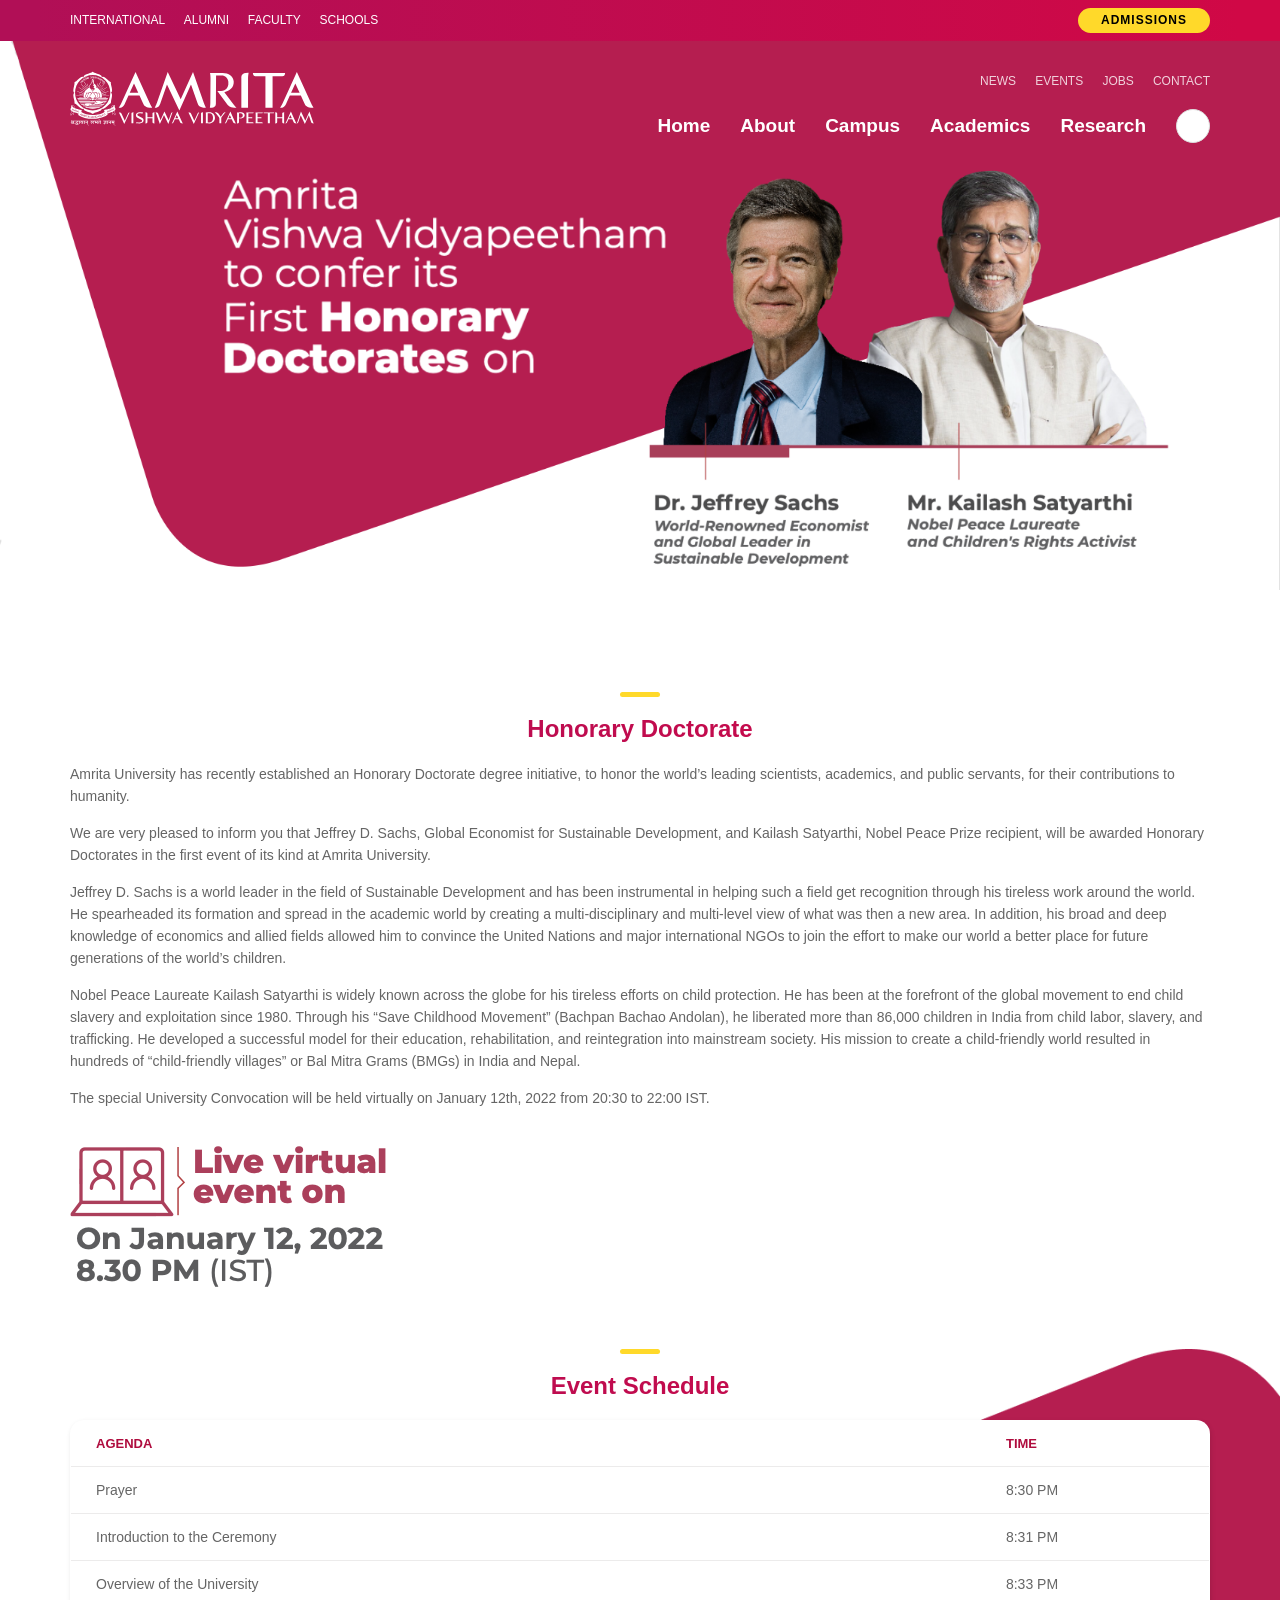
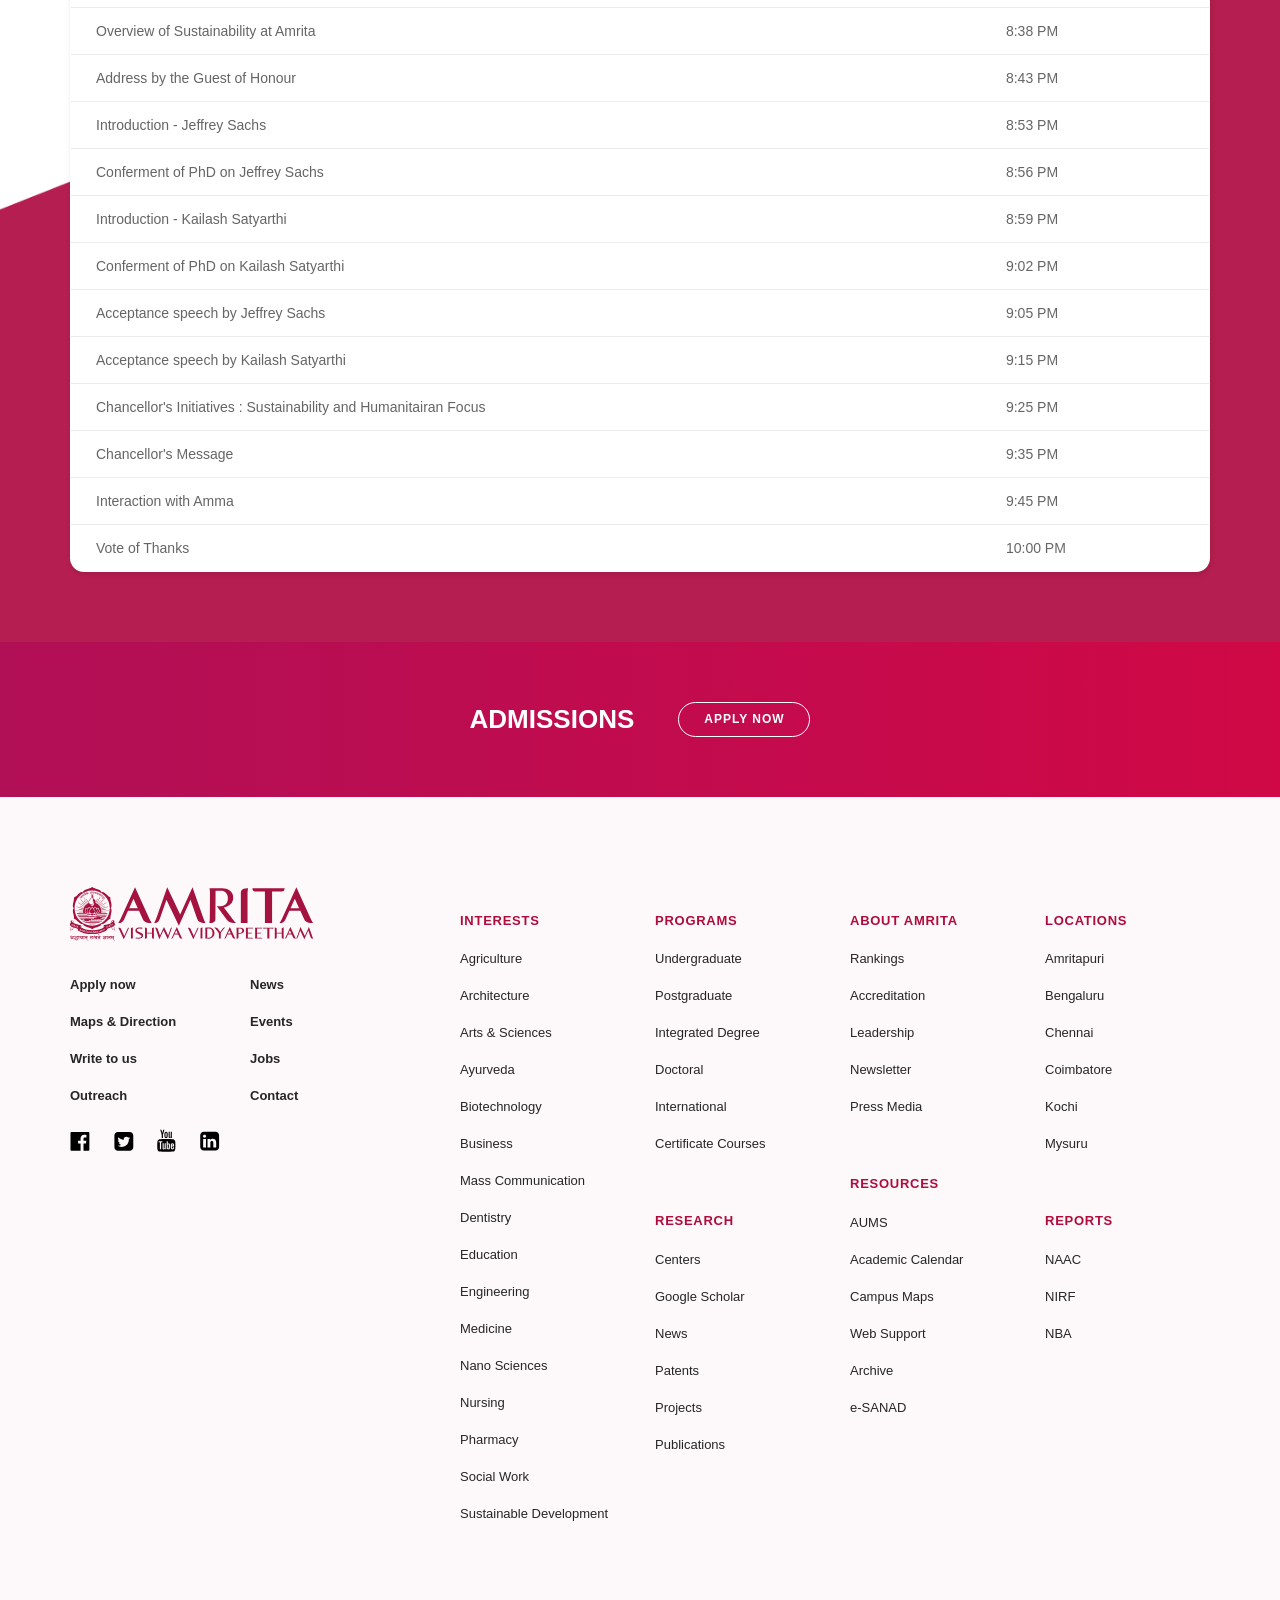
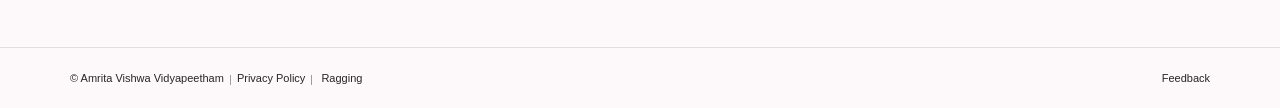
==== commit 2fad0085: "final update 2" ====
--- a/index.html
+++ b/index.html
@@ -281,6 +281,17 @@
 
 <!-- Icons showing css -->
 <style>
+	.banner-section .banner-object:before {
+    content: "";
+    display: block;
+    position: absolute;
+    left: 0;
+    top: 0;
+    width: 100%;
+    height: 100%;
+    background: none;
+    z-index: 2;
+}
 	nav.main-menu .ubermenu-submenu .menu-left-content a.more-link:after {
     content: "";
     display: inline-block;
